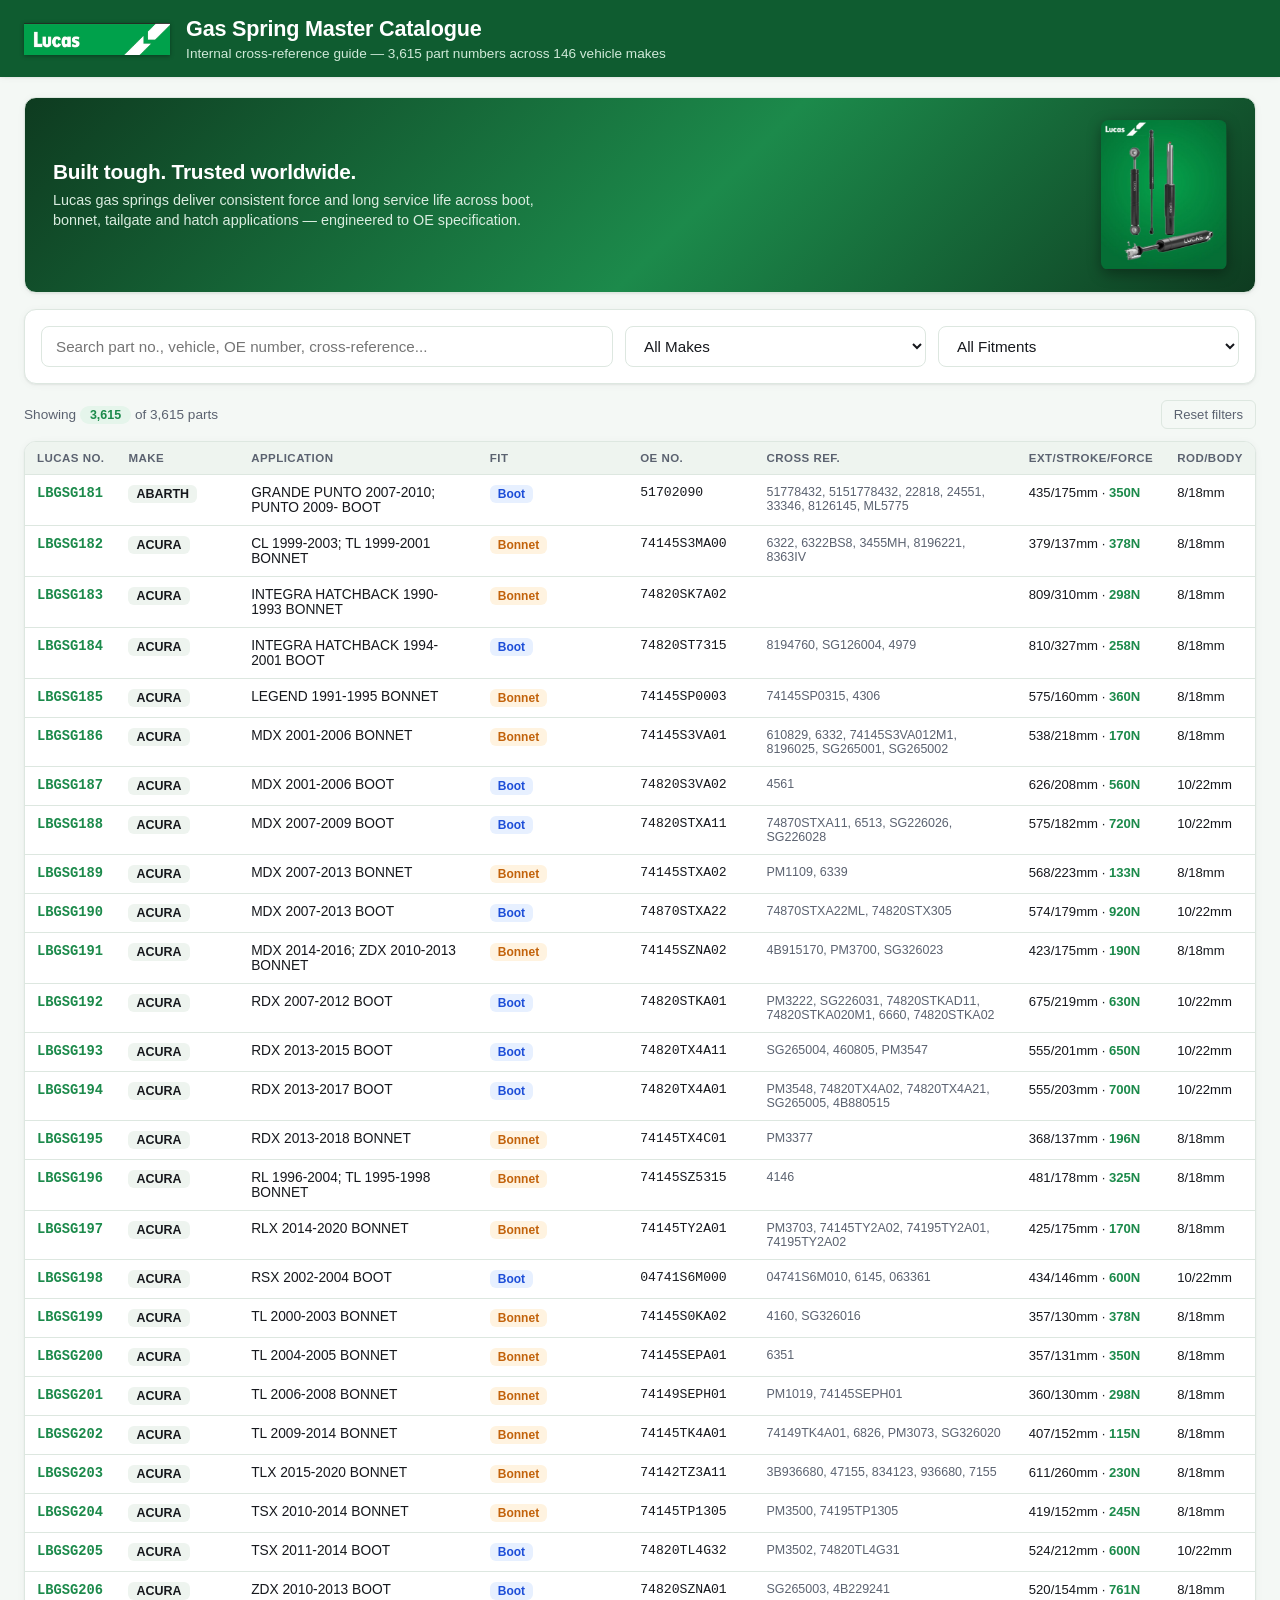
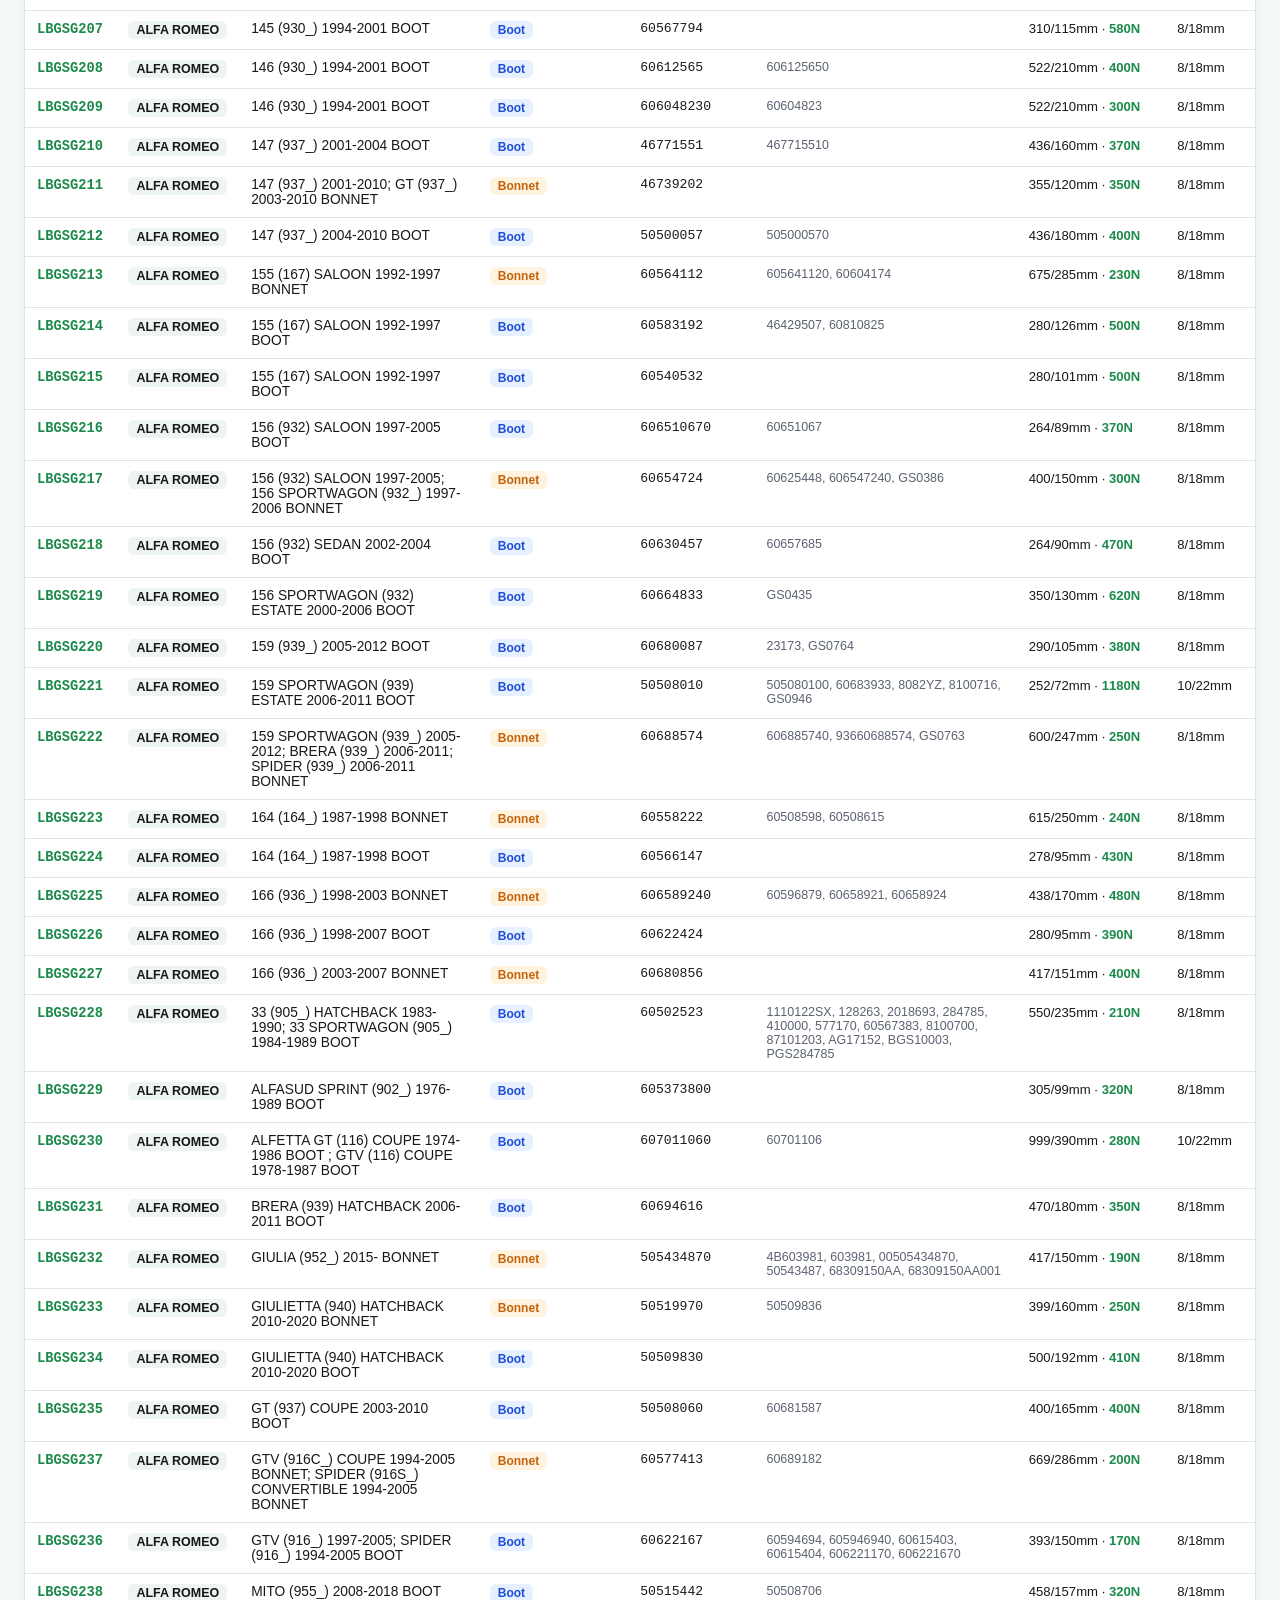
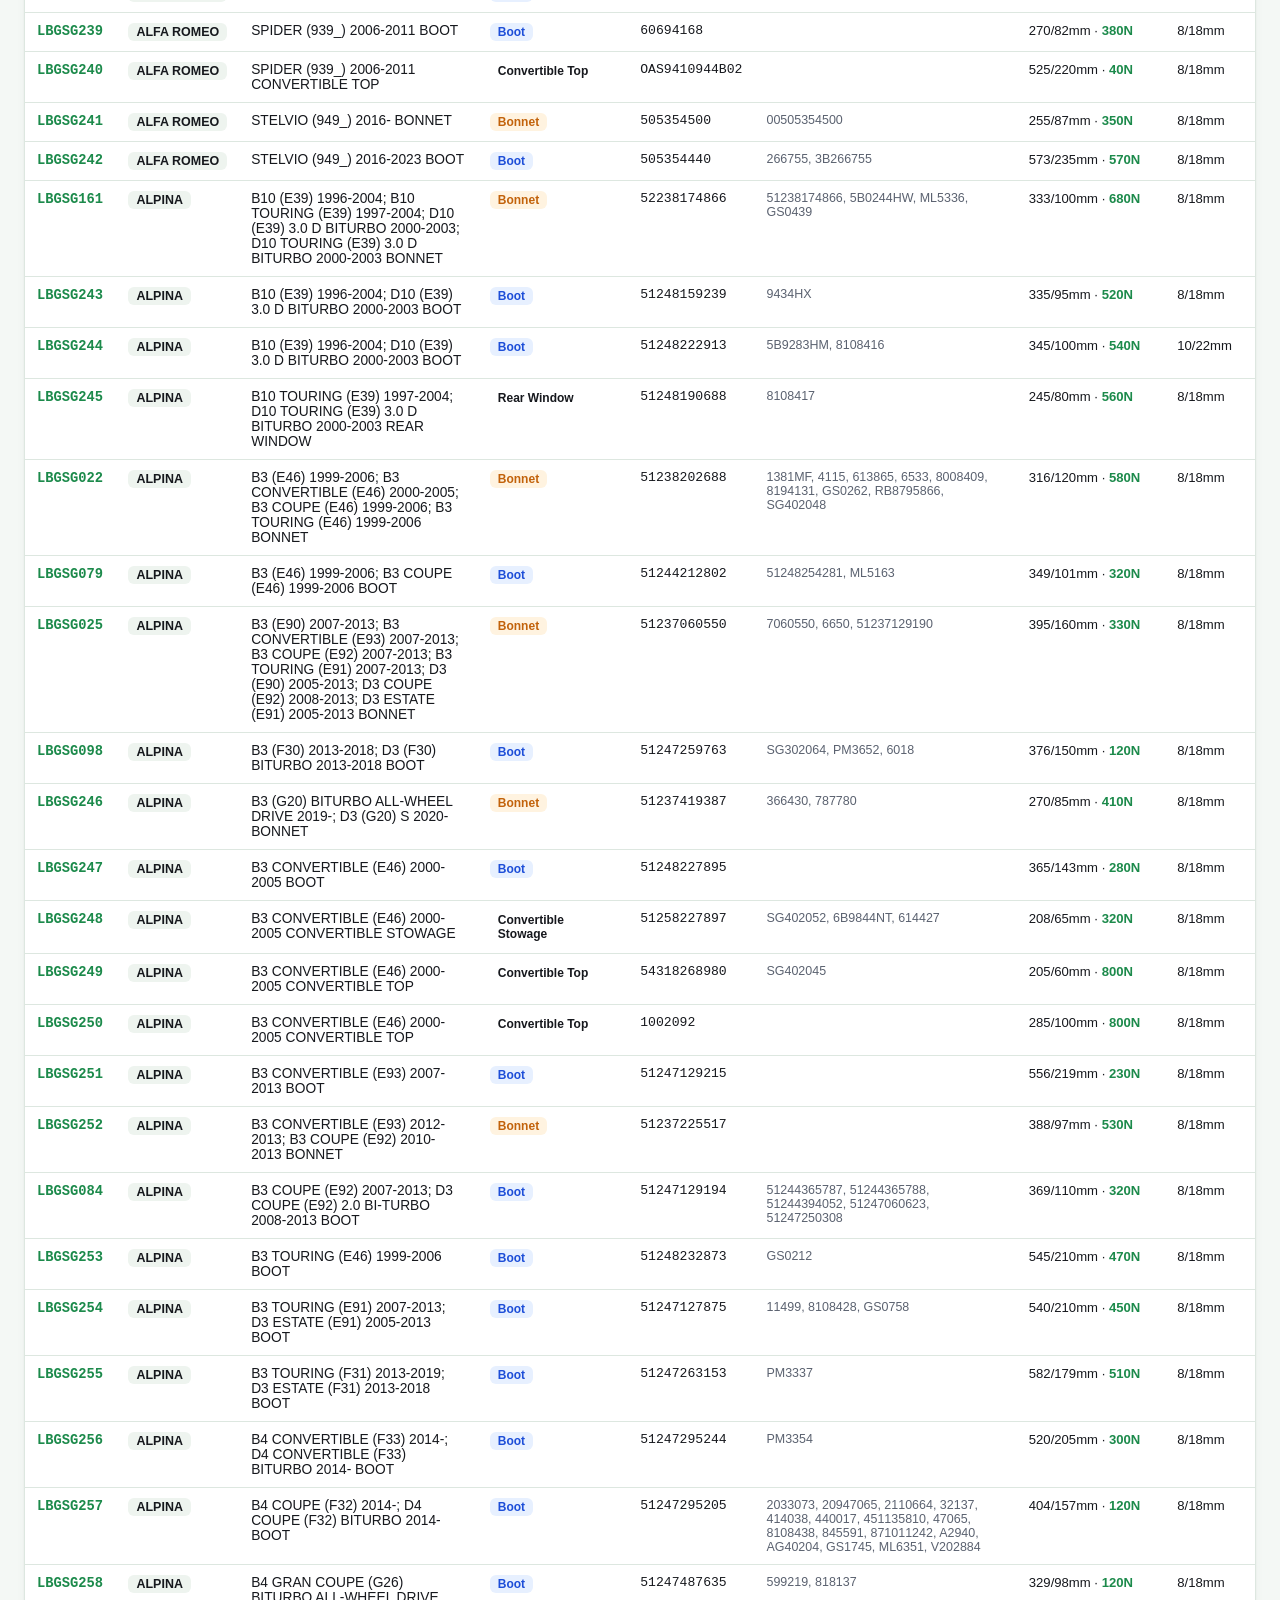
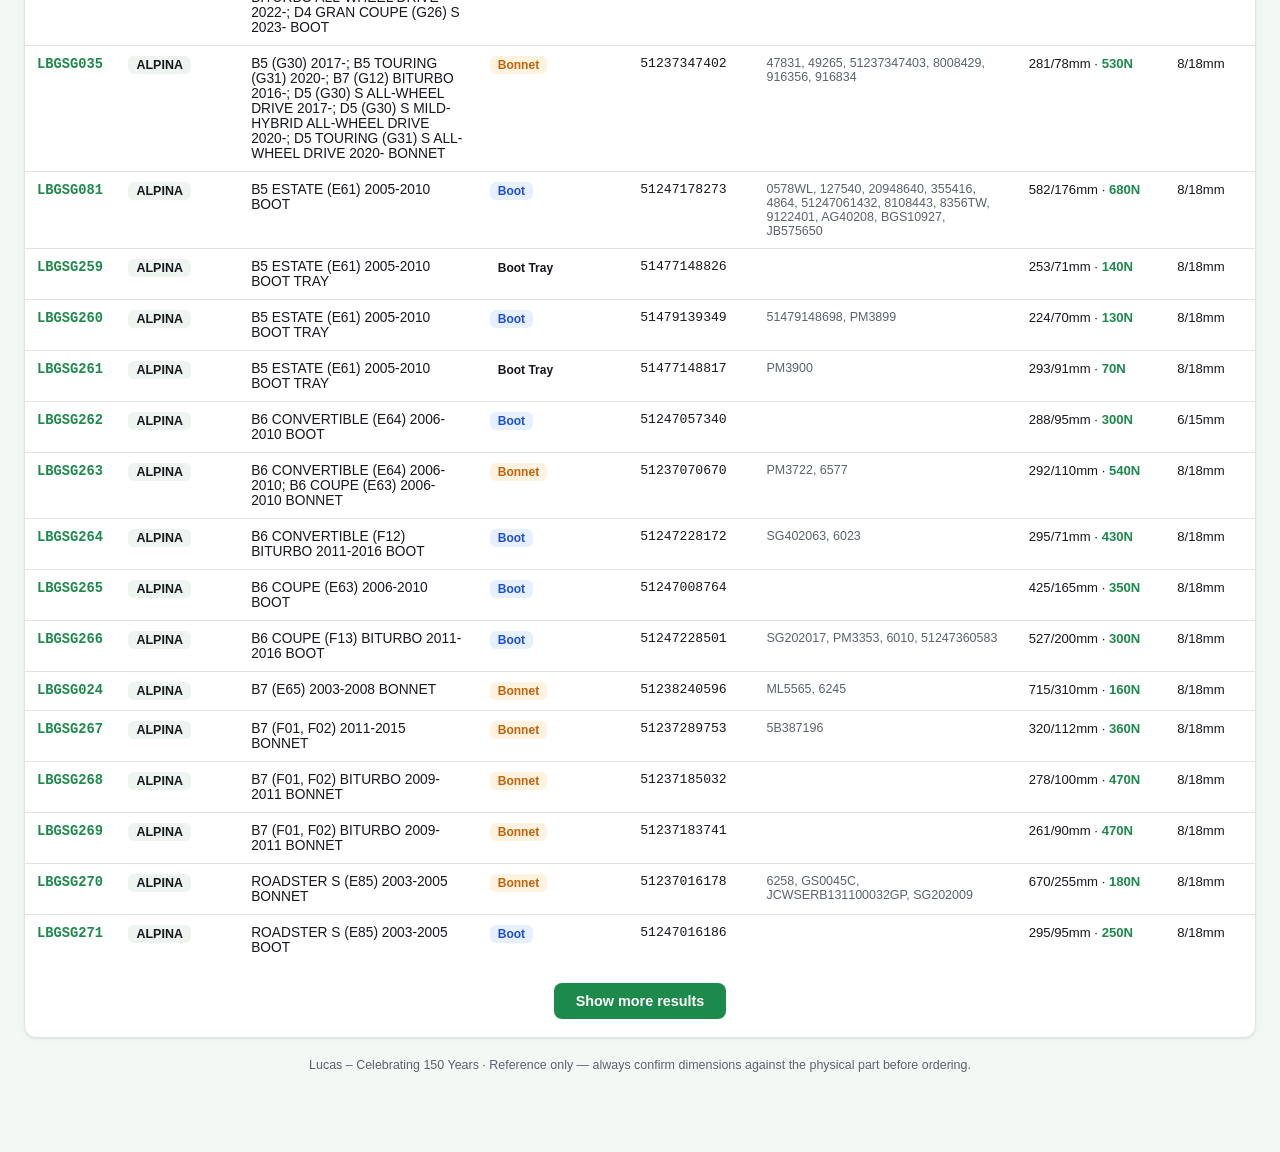
==== index.html @ 301527dc "Publish Lucas Gas Spring Master Catalogue with custom domain Co-Authored-By: Claude Opus 5.5 <norepl" ====
<!DOCTYPE html>
<html lang="en">
<head>
<meta charset="UTF-8">
<title>Lucas Gas Spring Master Catalogue (Copy)</title>
<meta name="viewport" content="width=device-width, initial-scale=1.0">
<style>
:root{
  --bg:#f4f8f5; --card:#ffffff; --text:#16181d; --text-dim:#5b6270;
  --border:#dde7e0; --accent:#1c8a4b; --accent-dim:#e5f5eb; --header-bg:#0f5c30;
  --header-text:#ffffff; --row-hover:#eef8f1; --input-bg:#ffffff; --tag-bg:#eef4ef;
  --shadow: 0 1px 2px rgba(16,18,22,0.06), 0 1px 8px rgba(16,18,22,0.04);
}
@media (prefers-color-scheme: dark){
  :root:not([data-theme="light"]){
    --bg:#111317; --card:#1a1d23; --text:#eef0f3; --text-dim:#9aa0ab;
    --border:#2b2f38; --accent:#3ecb80; --accent-dim:#123420; --header-bg:#08331b;
    --header-text:#ffffff; --row-hover:#20232b; --input-bg:#20232b; --tag-bg:#252932;
    --shadow: 0 1px 2px rgba(0,0,0,0.4), 0 1px 8px rgba(0,0,0,0.3);
  }
}
:root[data-theme="dark"]{
  --bg:#111317; --card:#1a1d23; --text:#eef0f3; --text-dim:#9aa0ab;
  --border:#2b2f38; --accent:#3ecb80; --accent-dim:#123420; --header-bg:#08331b;
  --header-text:#ffffff; --row-hover:#20232b; --input-bg:#20232b; --tag-bg:#252932;
  --shadow: 0 1px 2px rgba(0,0,0,0.4), 0 1px 8px rgba(0,0,0,0.3);
}
*{box-sizing:border-box;}
body{
  margin:0; background:var(--bg); color:var(--text);
  font-family:-apple-system,BlinkMacSystemFont,"Segoe UI",Roboto,Helvetica,Arial,sans-serif;
}
header{
  background:var(--header-bg); color:var(--header-text);
  padding:16px 24px; position:sticky; top:0; z-index:10;
  box-shadow:var(--shadow); display:flex; align-items:center; gap:16px;
}
header .logo-mark{height:32px; width:auto; display:block; filter:drop-shadow(0 1px 2px rgba(0,0,0,0.35));}
header .title-block{display:flex; flex-direction:column;}
header h1{margin:0; font-size:1.35rem; font-weight:700; letter-spacing:-0.01em;}
header .sub{color:#cfe9d8; font-size:0.85rem; margin-top:4px;}
.wrap{max-width:1400px; margin:0 auto; padding:20px 24px 60px;}
.hero-banner{
  position:relative; overflow:hidden; border-radius:12px; margin-bottom:16px;
  background:linear-gradient(135deg,#0e3b20 0%,#1c8a4b 55%,#0e3b20 100%);
  display:flex; align-items:center; justify-content:space-between; gap:20px;
  padding:22px 28px; box-shadow:var(--shadow); border:1px solid var(--border);
}
.hero-banner .hero-copy{color:#fff; max-width:520px;}
.hero-banner .hero-copy h2{margin:0 0 6px; font-size:1.3rem; font-weight:700; letter-spacing:-0.01em;}
.hero-banner .hero-copy p{margin:0; color:#d9ecdf; font-size:0.9rem; line-height:1.4;}
.hero-banner .hero-img{height:150px; width:auto; border-radius:8px; flex-shrink:0; box-shadow:0 4px 14px rgba(0,0,0,0.35);}
@media (max-width:720px){
  .hero-banner{flex-direction:column; text-align:center; padding:18px;}
  .hero-banner .hero-img{height:130px;}
  header{flex-wrap:wrap;}
}
.controls{
  display:flex; gap:12px; flex-wrap:wrap; margin-bottom:16px;
  background:var(--card); padding:16px; border-radius:12px; box-shadow:var(--shadow);
  border:1px solid var(--border);
}
.controls input[type="text"]{
  flex:2; min-width:220px; padding:10px 14px; border-radius:8px;
  border:1px solid var(--border); background:var(--input-bg); color:var(--text); font-size:0.95rem;
}
.controls select{
  flex:1; min-width:150px; padding:10px 14px; border-radius:8px;
  border:1px solid var(--border); background:var(--input-bg); color:var(--text); font-size:0.95rem;
}
.controls input:focus, .controls select:focus{outline:2px solid var(--accent); outline-offset:1px;}
.meta-row{
  display:flex; justify-content:space-between; align-items:center;
  margin-bottom:12px; color:var(--text-dim); font-size:0.85rem; flex-wrap:wrap; gap:8px;
}
.meta-row button{
  background:none; border:1px solid var(--border); color:var(--text-dim);
  padding:6px 12px; border-radius:6px; cursor:pointer; font-size:0.82rem;
}
.meta-row button:hover{background:var(--row-hover);}
.table-scroll{
  overflow-x:auto; border-radius:12px; border:1px solid var(--border); background:var(--card);
  box-shadow:var(--shadow);
}
table{border-collapse:collapse; width:100%; min-width:920px; font-size:0.86rem;}
thead th{
  text-align:left; padding:10px 12px; background:var(--tag-bg); color:var(--text-dim);
  font-weight:600; font-size:0.72rem; text-transform:uppercase; letter-spacing:0.04em;
  border-bottom:1px solid var(--border); white-space:nowrap; position:sticky; top:0;
}
tbody td{padding:10px 12px; border-bottom:1px solid var(--border); vertical-align:top;}
tbody tr:hover{background:var(--row-hover);}
tbody tr:last-child td{border-bottom:none;}
.part-no{font-weight:700; color:var(--accent); white-space:nowrap; font-family:ui-monospace,SFMono-Regular,Menlo,monospace;}
.make-tag{
  display:inline-block; background:var(--tag-bg); color:var(--text); padding:2px 8px;
  border-radius:6px; font-size:0.78rem; font-weight:600; white-space:nowrap;
}
.app-cell{max-width:260px;}
.fit-badge{
  display:inline-block; padding:2px 8px; border-radius:6px; font-size:0.75rem; font-weight:600;
}
.fit-boot{background:#e7f0ff; color:#1d4ed8;}
.fit-bonnet{background:#fff3e0; color:#c2620a;}
:root[data-theme="dark"] .fit-boot, @media (prefers-color-scheme:dark){ :root:not([data-theme="light"]) .fit-boot{background:#152238; color:#8ab4ff;}}
:root[data-theme="dark"] .fit-bonnet, @media (prefers-color-scheme:dark){ :root:not([data-theme="light"]) .fit-bonnet{background:#2e2011; color:#ffb066;}}
.oe-cell{white-space:nowrap; font-family:ui-monospace,SFMono-Regular,Menlo,monospace; font-size:0.82rem;}
.xref-cell{max-width:280px; color:var(--text-dim); font-size:0.78rem;}
.dim-cell{white-space:nowrap; font-size:0.82rem;}
.dim-cell .force{color:var(--accent); font-weight:600;}
.empty-state{padding:60px 20px; text-align:center; color:var(--text-dim);}
.load-more-wrap{text-align:center; padding:18px;}
.load-more-wrap button{
  background:var(--accent); color:#fff; border:none; padding:10px 22px;
  border-radius:8px; font-size:0.9rem; font-weight:600; cursor:pointer;
}
.load-more-wrap button:hover{opacity:0.9;}
.badge-count{
  background:var(--accent-dim); color:var(--accent); padding:2px 10px; border-radius:20px;
  font-weight:700; font-size:0.78rem;
}
footer{text-align:center; color:var(--text-dim); font-size:0.78rem; padding:20px; }
</style>
</head>
<body>
<header>
  <img class="logo-mark" src="[data-uri]" alt="Lucas logo">
  <div class="title-block">
    <h1>Gas Spring Master Catalogue</h1>
    <div class="sub">Internal cross-reference guide — 3,615 part numbers across 146 vehicle makes</div>
  </div>
</header>
<div class="wrap">
  <div class="hero-banner">
    <div class="hero-copy">
      <h2>Built tough. Trusted worldwide.</h2>
      <p>Lucas gas springs deliver consistent force and long service life across boot, bonnet, tailgate and hatch applications — engineered to OE specification.</p>
    </div>
    <img class="hero-img" src="[data-uri]" alt="Lucas gas spring product range">
  </div>
  <div class="controls">
    <input type="text" id="searchBox" placeholder="Search part no., vehicle, OE number, cross-reference..." autocomplete="off">
    <select id="makeFilter"><option value="">All Makes</option></select>
    <select id="fitFilter">
      <option value="">All Fitments</option>
      <option value="Boot">Boot</option>
      <option value="Bonnet">Bonnet</option>
    </select>
  </div>
  <div class="meta-row">
    <div>Showing <span id="resultCount" class="badge-count">0</span> of <span id="totalCount">0</span> parts</div>
    <button id="resetBtn">Reset filters</button>
  </div>
  <div class="table-scroll">
    <table>
      <thead>
        <tr>
          <th>Lucas No.</th>
          <th>Make</th>
          <th>Application</th>
          <th>Fit</th>
          <th>OE No.</th>
          <th>Cross Ref.</th>
          <th>Ext/Stroke/Force</th>
          <th>Rod/Body</th>
        </tr>
      </thead>
      <tbody id="resultsBody"></tbody>
    </table>
    <div id="emptyState" class="empty-state" style="display:none;">No parts match your search.</div>
    <div class="load-more-wrap" id="loadMoreWrap" style="display:none;">
      <button id="loadMoreBtn">Show more results</button>
    </div>
  </div>
  <footer>Lucas – Celebrating 150 Years · Reference only — always confirm dimensions against the physical part before ordering.</footer>
</div>
<script>
const PARTS = 
[{"no":"LBGSG181","make":"ABARTH","app":"GRANDE PUNTO 2007-2010; PUNTO 2009- BOOT","fit":"Boot","oe":"51702090","xref":"51778432, 5151778432, 22818, 24551, 33346, 8126145, ML5775","ext":"435","stroke":"175","force":"350","rod":"8","body":"18"},{"no":"LBGSG182","make":"ACURA","app":"CL 1999-2003; TL 1999-2001 BONNET","fit":"Bonnet","oe":"74145S3MA00","xref":"6322, 6322BS8, 3455MH, 8196221, 8363IV","ext":"379","stroke":"137","force":"378","rod":"8","body":"18"},{"no":"LBGSG183","make":"ACURA","app":"INTEGRA HATCHBACK 1990-1993 BONNET","fit":"Bonnet","oe":"74820SK7A02","xref":"","ext":"809","stroke":"310","force":"298","rod":"8","body":"18"},{"no":"LBGSG184","make":"ACURA","app":"INTEGRA HATCHBACK 1994-2001 BOOT","fit":"Boot","oe":"74820ST7315","xref":"8194760, SG126004, 4979","ext":"810","stroke":"327","force":"258","rod":"8","body":"18"},{"no":"LBGSG185","make":"ACURA","app":"LEGEND 1991-1995 BONNET","fit":"Bonnet","oe":"74145SP0003","xref":"74145SP0315, 4306","ext":"575","stroke":"160","force":"360","rod":"8","body":"18"},{"no":"LBGSG186","make":"ACURA","app":"MDX 2001-2006 BONNET","fit":"Bonnet","oe":"74145S3VA01","xref":"610829, 6332, 74145S3VA012M1, 8196025, SG265001, SG265002","ext":"538","stroke":"218","force":"170","rod":"8","body":"18"},{"no":"LBGSG187","make":"ACURA","app":"MDX 2001-2006 BOOT","fit":"Boot","oe":"74820S3VA02","xref":"4561","ext":"626","stroke":"208","force":"560","rod":"10","body":"22"},{"no":"LBGSG188","make":"ACURA","app":"MDX 2007-2009 BOOT","fit":"Boot","oe":"74820STXA11","xref":"74870STXA11, 6513, SG226026, SG226028","ext":"575","stroke":"182","force":"720","rod":"10","body":"22"},{"no":"LBGSG189","make":"ACURA","app":"MDX 2007-2013 BONNET","fit":"Bonnet","oe":"74145STXA02","xref":"PM1109, 6339","ext":"568","stroke":"223","force":"133","rod":"8","body":"18"},{"no":"LBGSG190","make":"ACURA","app":"MDX 2007-2013 BOOT","fit":"Boot","oe":"74870STXA22","xref":"74870STXA22ML, 74820STX305","ext":"574","stroke":"179","force":"920","rod":"10","body":"22"},{"no":"LBGSG191","make":"ACURA","app":"MDX 2014-2016; ZDX 2010-2013 BONNET","fit":"Bonnet","oe":"74145SZNA02","xref":"4B915170, PM3700, SG326023","ext":"423","stroke":"175","force":"190","rod":"8","body":"18"},{"no":"LBGSG192","make":"ACURA","app":"RDX 2007-2012 BOOT","fit":"Boot","oe":"74820STKA01","xref":"PM3222, SG226031, 74820STKAD11, 74820STKA020M1, 6660, 74820STKA02","ext":"675","stroke":"219","force":"630","rod":"10","body":"22"},{"no":"LBGSG193","make":"ACURA","app":"RDX 2013-2015 BOOT","fit":"Boot","oe":"74820TX4A11","xref":"SG265004, 460805, PM3547","ext":"555","stroke":"201","force":"650","rod":"10","body":"22"},{"no":"LBGSG194","make":"ACURA","app":"RDX 2013-2017 BOOT","fit":"Boot","oe":"74820TX4A01","xref":"PM3548, 74820TX4A02, 74820TX4A21, SG265005, 4B880515","ext":"555","stroke":"203","force":"700","rod":"10","body":"22"},{"no":"LBGSG195","make":"ACURA","app":"RDX 2013-2018 BONNET","fit":"Bonnet","oe":"74145TX4C01","xref":"PM3377","ext":"368","stroke":"137","force":"196","rod":"8","body":"18"},{"no":"LBGSG196","make":"ACURA","app":"RL 1996-2004; TL 1995-1998 BONNET","fit":"Bonnet","oe":"74145SZ5315","xref":"4146","ext":"481","stroke":"178","force":"325","rod":"8","body":"18"},{"no":"LBGSG197","make":"ACURA","app":"RLX 2014-2020 BONNET","fit":"Bonnet","oe":"74145TY2A01","xref":"PM3703, 74145TY2A02, 74195TY2A01, 74195TY2A02","ext":"425","stroke":"175","force":"170","rod":"8","body":"18"},{"no":"LBGSG198","make":"ACURA","app":"RSX 2002-2004 BOOT","fit":"Boot","oe":"04741S6M000","xref":"04741S6M010, 6145, 063361","ext":"434","stroke":"146","force":"600","rod":"10","body":"22"},{"no":"LBGSG199","make":"ACURA","app":"TL 2000-2003 BONNET","fit":"Bonnet","oe":"74145S0KA02","xref":"4160, SG326016","ext":"357","stroke":"130","force":"378","rod":"8","body":"18"},{"no":"LBGSG200","make":"ACURA","app":"TL 2004-2005 BONNET","fit":"Bonnet","oe":"74145SEPA01","xref":"6351","ext":"357","stroke":"131","force":"350","rod":"8","body":"18"},{"no":"LBGSG201","make":"ACURA","app":"TL 2006-2008 BONNET","fit":"Bonnet","oe":"74149SEPH01","xref":"PM1019, 74145SEPH01","ext":"360","stroke":"130","force":"298","rod":"8","body":"18"},{"no":"LBGSG202","make":"ACURA","app":"TL 2009-2014 BONNET","fit":"Bonnet","oe":"74145TK4A01","xref":"74149TK4A01, 6826, PM3073, SG326020","ext":"407","stroke":"152","force":"115","rod":"8","body":"18"},{"no":"LBGSG203","make":"ACURA","app":"TLX 2015-2020 BONNET","fit":"Bonnet","oe":"74142TZ3A11","xref":"3B936680, 47155, 834123, 936680, 7155","ext":"611","stroke":"260","force":"230","rod":"8","body":"18"},{"no":"LBGSG204","make":"ACURA","app":"TSX 2010-2014 BONNET","fit":"Bonnet","oe":"74145TP1305","xref":"PM3500, 74195TP1305","ext":"419","stroke":"152","force":"245","rod":"8","body":"18"},{"no":"LBGSG205","make":"ACURA","app":"TSX 2011-2014 BOOT","fit":"Boot","oe":"74820TL4G32","xref":"PM3502, 74820TL4G31","ext":"524","stroke":"212","force":"600","rod":"10","body":"22"},{"no":"LBGSG206","make":"ACURA","app":"ZDX 2010-2013 BOOT","fit":"Boot","oe":"74820SZNA01","xref":"SG265003, 4B229241","ext":"520","stroke":"154","force":"761","rod":"8","body":"18"},{"no":"LBGSG207","make":"ALFA ROMEO","app":"145 (930_) 1994-2001 BOOT","fit":"Boot","oe":"60567794","xref":"","ext":"310","stroke":"115","force":"580","rod":"8","body":"18"},{"no":"LBGSG208","make":"ALFA ROMEO","app":"146 (930_) 1994-2001 BOOT","fit":"Boot","oe":"60612565","xref":"606125650","ext":"522","stroke":"210","force":"400","rod":"8","body":"18"},{"no":"LBGSG209","make":"ALFA ROMEO","app":"146 (930_) 1994-2001 BOOT","fit":"Boot","oe":"606048230","xref":"60604823","ext":"522","stroke":"210","force":"300","rod":"8","body":"18"},{"no":"LBGSG210","make":"ALFA ROMEO","app":"147 (937_) 2001-2004 BOOT","fit":"Boot","oe":"46771551","xref":"467715510","ext":"436","stroke":"160","force":"370","rod":"8","body":"18"},{"no":"LBGSG211","make":"ALFA ROMEO","app":"147 (937_) 2001-2010; GT (937_) 2003-2010 BONNET","fit":"Bonnet","oe":"46739202","xref":"","ext":"355","stroke":"120","force":"350","rod":"8","body":"18"},{"no":"LBGSG212","make":"ALFA ROMEO","app":"147 (937_) 2004-2010 BOOT","fit":"Boot","oe":"50500057","xref":"505000570","ext":"436","stroke":"180","force":"400","rod":"8","body":"18"},{"no":"LBGSG213","make":"ALFA ROMEO","app":"155 (167) SALOON 1992-1997 BONNET","fit":"Bonnet","oe":"60564112","xref":"605641120, 60604174","ext":"675","stroke":"285","force":"230","rod":"8","body":"18"},{"no":"LBGSG214","make":"ALFA ROMEO","app":"155 (167) SALOON 1992-1997 BOOT","fit":"Boot","oe":"60583192","xref":"46429507, 60810825","ext":"280","stroke":"126","force":"500","rod":"8","body":"18"},{"no":"LBGSG215","make":"ALFA ROMEO","app":"155 (167) SALOON 1992-1997 BOOT","fit":"Boot","oe":"60540532","xref":"","ext":"280","stroke":"101","force":"500","rod":"8","body":"18"},{"no":"LBGSG216","make":"ALFA ROMEO","app":"156 (932) SALOON 1997-2005 BOOT","fit":"Boot","oe":"606510670","xref":"60651067","ext":"264","stroke":"89","force":"370","rod":"8","body":"18"},{"no":"LBGSG217","make":"ALFA ROMEO","app":"156 (932) SALOON 1997-2005; 156 SPORTWAGON (932_) 1997-2006 BONNET","fit":"Bonnet","oe":"60654724","xref":"60625448, 606547240, GS0386","ext":"400","stroke":"150","force":"300","rod":"8","body":"18"},{"no":"LBGSG218","make":"ALFA ROMEO","app":"156 (932) SEDAN 2002-2004 BOOT","fit":"Boot","oe":"60630457","xref":"60657685","ext":"264","stroke":"90","force":"470","rod":"8","body":"18"},{"no":"LBGSG219","make":"ALFA ROMEO","app":"156 SPORTWAGON (932) ESTATE 2000-2006 BOOT","fit":"Boot","oe":"60664833","xref":"GS0435","ext":"350","stroke":"130","force":"620","rod":"8","body":"18"},{"no":"LBGSG220","make":"ALFA ROMEO","app":"159 (939_) 2005-2012 BOOT","fit":"Boot","oe":"60680087","xref":"23173, GS0764","ext":"290","stroke":"105","force":"380","rod":"8","body":"18"},{"no":"LBGSG221","make":"ALFA ROMEO","app":"159 SPORTWAGON (939) ESTATE 2006-2011 BOOT","fit":"Boot","oe":"50508010","xref":"505080100, 60683933, 8082YZ, 8100716, GS0946","ext":"252","stroke":"72","force":"1180","rod":"10","body":"22"},{"no":"LBGSG222","make":"ALFA ROMEO","app":"159 SPORTWAGON (939_) 2005-2012; BRERA (939_) 2006-2011; SPIDER (939_) 2006-2011 BONNET","fit":"Bonnet","oe":"60688574","xref":"606885740, 93660688574, GS0763","ext":"600","stroke":"247","force":"250","rod":"8","body":"18"},{"no":"LBGSG223","make":"ALFA ROMEO","app":"164 (164_) 1987-1998 BONNET","fit":"Bonnet","oe":"60558222","xref":"60508598, 60508615","ext":"615","stroke":"250","force":"240","rod":"8","body":"18"},{"no":"LBGSG224","make":"ALFA ROMEO","app":"164 (164_) 1987-1998 BOOT","fit":"Boot","oe":"60566147","xref":"","ext":"278","stroke":"95","force":"430","rod":"8","body":"18"},{"no":"LBGSG225","make":"ALFA ROMEO","app":"166 (936_) 1998-2003 BONNET","fit":"Bonnet","oe":"606589240","xref":"60596879, 60658921, 60658924","ext":"438","stroke":"170","force":"480","rod":"8","body":"18"},{"no":"LBGSG226","make":"ALFA ROMEO","app":"166 (936_) 1998-2007 BOOT","fit":"Boot","oe":"60622424","xref":"","ext":"280","stroke":"95","force":"390","rod":"8","body":"18"},{"no":"LBGSG227","make":"ALFA ROMEO","app":"166 (936_) 2003-2007 BONNET","fit":"Bonnet","oe":"60680856","xref":"","ext":"417","stroke":"151","force":"400","rod":"8","body":"18"},{"no":"LBGSG228","make":"ALFA ROMEO","app":"33 (905_) HATCHBACK 1983-1990; 33 SPORTWAGON (905_) 1984-1989 BOOT","fit":"Boot","oe":"60502523","xref":"1110122SX, 128263, 2018693, 284785, 410000, 577170, 60567383, 8100700, 87101203, AG17152, BGS10003, PGS284785","ext":"550","stroke":"235","force":"210","rod":"8","body":"18"},{"no":"LBGSG229","make":"ALFA ROMEO","app":"ALFASUD SPRINT (902_) 1976-1989 BOOT","fit":"Boot","oe":"605373800","xref":"","ext":"305","stroke":"99","force":"320","rod":"8","body":"18"},{"no":"LBGSG230","make":"ALFA ROMEO","app":"ALFETTA GT (116) COUPE 1974-1986 BOOT ; GTV (116) COUPE 1978-1987 BOOT","fit":"Boot","oe":"607011060","xref":"60701106","ext":"999","stroke":"390","force":"280","rod":"10","body":"22"},{"no":"LBGSG231","make":"ALFA ROMEO","app":"BRERA (939) HATCHBACK 2006-2011 BOOT","fit":"Boot","oe":"60694616","xref":"","ext":"470","stroke":"180","force":"350","rod":"8","body":"18"},{"no":"LBGSG232","make":"ALFA ROMEO","app":"GIULIA (952_) 2015- BONNET","fit":"Bonnet","oe":"505434870","xref":"4B603981, 603981, 00505434870, 50543487, 68309150AA, 68309150AA001","ext":"417","stroke":"150","force":"190","rod":"8","body":"18"},{"no":"LBGSG233","make":"ALFA ROMEO","app":"GIULIETTA (940) HATCHBACK 2010-2020 BONNET","fit":"Bonnet","oe":"50519970","xref":"50509836","ext":"399","stroke":"160","force":"250","rod":"8","body":"18"},{"no":"LBGSG234","make":"ALFA ROMEO","app":"GIULIETTA (940) HATCHBACK 2010-2020 BOOT","fit":"Boot","oe":"50509830","xref":"","ext":"500","stroke":"192","force":"410","rod":"8","body":"18"},{"no":"LBGSG235","make":"ALFA ROMEO","app":"GT (937) COUPE 2003-2010 BOOT","fit":"Boot","oe":"50508060","xref":"60681587","ext":"400","stroke":"165","force":"400","rod":"8","body":"18"},{"no":"LBGSG237","make":"ALFA ROMEO","app":"GTV (916C_) COUPE 1994-2005 BONNET; SPIDER (916S_) CONVERTIBLE 1994-2005 BONNET","fit":"Bonnet","oe":"60577413","xref":"60689182","ext":"669","stroke":"286","force":"200","rod":"8","body":"18"},{"no":"LBGSG236","make":"ALFA ROMEO","app":"GTV (916_) 1997-2005; SPIDER (916_) 1994-2005 BOOT","fit":"Boot","oe":"60622167","xref":"60594694, 605946940, 60615403, 60615404, 606221170, 606221670","ext":"393","stroke":"150","force":"170","rod":"8","body":"18"},{"no":"LBGSG238","make":"ALFA ROMEO","app":"MITO (955_) 2008-2018 BOOT","fit":"Boot","oe":"50515442","xref":"50508706","ext":"458","stroke":"157","force":"320","rod":"8","body":"18"},{"no":"LBGSG239","make":"ALFA ROMEO","app":"SPIDER (939_) 2006-2011 BOOT","fit":"Boot","oe":"60694168","xref":"","ext":"270","stroke":"82","force":"380","rod":"8","body":"18"},{"no":"LBGSG240","make":"ALFA ROMEO","app":"SPIDER (939_) 2006-2011 CONVERTIBLE TOP","fit":"Convertible Top","oe":"OAS9410944B02","xref":"","ext":"525","stroke":"220","force":"40","rod":"8","body":"18"},{"no":"LBGSG241","make":"ALFA ROMEO","app":"STELVIO (949_) 2016- BONNET","fit":"Bonnet","oe":"505354500","xref":"00505354500","ext":"255","stroke":"87","force":"350","rod":"8","body":"18"},{"no":"LBGSG242","make":"ALFA ROMEO","app":"STELVIO (949_) 2016-2023 BOOT","fit":"Boot","oe":"505354440","xref":"266755, 3B266755","ext":"573","stroke":"235","force":"570","rod":"8","body":"18"},{"no":"LBGSG161","make":"ALPINA","app":"B10 (E39) 1996-2004; B10 TOURING (E39) 1997-2004; D10 (E39) 3.0 D BITURBO 2000-2003; D10 TOURING (E39) 3.0 D BITURBO 2000-2003 BONNET","fit":"Bonnet","oe":"52238174866","xref":"51238174866, 5B0244HW, ML5336, GS0439","ext":"333","stroke":"100","force":"680","rod":"8","body":"18"},{"no":"LBGSG243","make":"ALPINA","app":"B10 (E39) 1996-2004; D10 (E39) 3.0 D BITURBO 2000-2003 BOOT","fit":"Boot","oe":"51248159239","xref":"9434HX","ext":"335","stroke":"95","force":"520","rod":"8","body":"18"},{"no":"LBGSG244","make":"ALPINA","app":"B10 (E39) 1996-2004; D10 (E39) 3.0 D BITURBO 2000-2003 BOOT","fit":"Boot","oe":"51248222913","xref":"5B9283HM, 8108416","ext":"345","stroke":"100","force":"540","rod":"10","body":"22"},{"no":"LBGSG245","make":"ALPINA","app":"B10 TOURING (E39) 1997-2004; D10 TOURING (E39) 3.0 D BITURBO 2000-2003 REAR WINDOW","fit":"Rear Window","oe":"51248190688","xref":"8108417","ext":"245","stroke":"80","force":"560","rod":"8","body":"18"},{"no":"LBGSG022","make":"ALPINA","app":"B3 (E46) 1999-2006; B3 CONVERTIBLE (E46) 2000-2005; B3 COUPE (E46) 1999-2006; B3 TOURING (E46) 1999-2006 BONNET","fit":"Bonnet","oe":"51238202688","xref":"1381MF, 4115, 613865, 6533, 8008409, 8194131, GS0262, RB8795866, SG402048","ext":"316","stroke":"120","force":"580","rod":"8","body":"18"},{"no":"LBGSG079","make":"ALPINA","app":"B3 (E46) 1999-2006; B3 COUPE (E46) 1999-2006 BOOT","fit":"Boot","oe":"51244212802","xref":"51248254281, ML5163","ext":"349","stroke":"101","force":"320","rod":"8","body":"18"},{"no":"LBGSG025","make":"ALPINA","app":"B3 (E90) 2007-2013; B3 CONVERTIBLE (E93) 2007-2013; B3 COUPE (E92) 2007-2013; B3 TOURING (E91) 2007-2013; D3 (E90) 2005-2013; D3 COUPE (E92) 2008-2013; D3 ESTATE (E91) 2005-2013 BONNET","fit":"Bonnet","oe":"51237060550","xref":"7060550, 6650, 51237129190","ext":"395","stroke":"160","force":"330","rod":"8","body":"18"},{"no":"LBGSG098","make":"ALPINA","app":"B3 (F30) 2013-2018; D3 (F30) BITURBO 2013-2018 BOOT","fit":"Boot","oe":"51247259763","xref":"SG302064, PM3652, 6018","ext":"376","stroke":"150","force":"120","rod":"8","body":"18"},{"no":"LBGSG246","make":"ALPINA","app":"B3 (G20) BITURBO ALL-WHEEL DRIVE 2019-; D3 (G20) S 2020- BONNET","fit":"Bonnet","oe":"51237419387","xref":"366430, 787780","ext":"270","stroke":"85","force":"410","rod":"8","body":"18"},{"no":"LBGSG247","make":"ALPINA","app":"B3 CONVERTIBLE (E46) 2000-2005 BOOT","fit":"Boot","oe":"51248227895","xref":"","ext":"365","stroke":"143","force":"280","rod":"8","body":"18"},{"no":"LBGSG248","make":"ALPINA","app":"B3 CONVERTIBLE (E46) 2000-2005 CONVERTIBLE STOWAGE","fit":"Convertible Stowage","oe":"51258227897","xref":"SG402052, 6B9844NT, 614427","ext":"208","stroke":"65","force":"320","rod":"8","body":"18"},{"no":"LBGSG249","make":"ALPINA","app":"B3 CONVERTIBLE (E46) 2000-2005 CONVERTIBLE TOP","fit":"Convertible Top","oe":"54318268980","xref":"SG402045","ext":"205","stroke":"60","force":"800","rod":"8","body":"18"},{"no":"LBGSG250","make":"ALPINA","app":"B3 CONVERTIBLE (E46) 2000-2005 CONVERTIBLE TOP","fit":"Convertible Top","oe":"1002092","xref":"","ext":"285","stroke":"100","force":"800","rod":"8","body":"18"},{"no":"LBGSG251","make":"ALPINA","app":"B3 CONVERTIBLE (E93) 2007-2013 BOOT","fit":"Boot","oe":"51247129215","xref":"","ext":"556","stroke":"219","force":"230","rod":"8","body":"18"},{"no":"LBGSG252","make":"ALPINA","app":"B3 CONVERTIBLE (E93) 2012-2013; B3 COUPE (E92) 2010-2013 BONNET","fit":"Bonnet","oe":"51237225517","xref":"","ext":"388","stroke":"97","force":"530","rod":"8","body":"18"},{"no":"LBGSG084","make":"ALPINA","app":"B3 COUPE (E92) 2007-2013; D3 COUPE (E92) 2.0 BI-TURBO 2008-2013 BOOT","fit":"Boot","oe":"51247129194","xref":"51244365787, 51244365788, 51244394052, 51247060623, 51247250308","ext":"369","stroke":"110","force":"320","rod":"8","body":"18"},{"no":"LBGSG253","make":"ALPINA","app":"B3 TOURING (E46) 1999-2006 BOOT","fit":"Boot","oe":"51248232873","xref":"GS0212","ext":"545","stroke":"210","force":"470","rod":"8","body":"18"},{"no":"LBGSG254","make":"ALPINA","app":"B3 TOURING (E91) 2007-2013; D3 ESTATE (E91) 2005-2013 BOOT","fit":"Boot","oe":"51247127875","xref":"11499, 8108428, GS0758","ext":"540","stroke":"210","force":"450","rod":"8","body":"18"},{"no":"LBGSG255","make":"ALPINA","app":"B3 TOURING (F31) 2013-2019; D3 ESTATE (F31) 2013-2018 BOOT","fit":"Boot","oe":"51247263153","xref":"PM3337","ext":"582","stroke":"179","force":"510","rod":"8","body":"18"},{"no":"LBGSG256","make":"ALPINA","app":"B4 CONVERTIBLE (F33) 2014-; D4 CONVERTIBLE (F33) BITURBO 2014- BOOT","fit":"Boot","oe":"51247295244","xref":"PM3354","ext":"520","stroke":"205","force":"300","rod":"8","body":"18"},{"no":"LBGSG257","make":"ALPINA","app":"B4 COUPE (F32) 2014-; D4 COUPE (F32) BITURBO 2014- BOOT","fit":"Boot","oe":"51247295205","xref":"2033073, 20947065, 2110664, 32137, 414038, 440017, 451135810, 47065, 8108438, 845591, 871011242, A2940, AG40204, GS1745, ML6351, V202884","ext":"404","stroke":"157","force":"120","rod":"8","body":"18"},{"no":"LBGSG258","make":"ALPINA","app":"B4 GRAN COUPE (G26) BITURBO ALL-WHEEL DRIVE 2022-; D4 GRAN COUPE (G26) S 2023- BOOT","fit":"Boot","oe":"51247487635","xref":"599219, 818137","ext":"329","stroke":"98","force":"120","rod":"8","body":"18"},{"no":"LBGSG035","make":"ALPINA","app":"B5 (G30) 2017-; B5 TOURING (G31) 2020-; B7 (G12) BITURBO 2016-; D5 (G30) S ALL-WHEEL DRIVE 2017-; D5 (G30) S MILD-HYBRID ALL-WHEEL DRIVE 2020-; D5 TOURING (G31) S ALL-WHEEL DRIVE 2020- BONNET","fit":"Bonnet","oe":"51237347402","xref":"47831, 49265, 51237347403, 8008429, 916356, 916834","ext":"281","stroke":"78","force":"530","rod":"8","body":"18"},{"no":"LBGSG081","make":"ALPINA","app":"B5 ESTATE (E61) 2005-2010 BOOT","fit":"Boot","oe":"51247178273","xref":"0578WL, 127540, 20948640, 355416, 4864, 51247061432, 8108443, 8356TW, 9122401, AG40208, BGS10927, JB575650","ext":"582","stroke":"176","force":"680","rod":"8","body":"18"},{"no":"LBGSG259","make":"ALPINA","app":"B5 ESTATE (E61) 2005-2010 BOOT TRAY","fit":"Boot Tray","oe":"51477148826","xref":"","ext":"253","stroke":"71","force":"140","rod":"8","body":"18"},{"no":"LBGSG260","make":"ALPINA","app":"B5 ESTATE (E61) 2005-2010 BOOT TRAY","fit":"Boot","oe":"51479139349","xref":"51479148698, PM3899","ext":"224","stroke":"70","force":"130","rod":"8","body":"18"},{"no":"LBGSG261","make":"ALPINA","app":"B5 ESTATE (E61) 2005-2010 BOOT TRAY","fit":"Boot Tray","oe":"51477148817","xref":"PM3900","ext":"293","stroke":"91","force":"70","rod":"8","body":"18"},{"no":"LBGSG262","make":"ALPINA","app":"B6 CONVERTIBLE (E64) 2006-2010 BOOT","fit":"Boot","oe":"51247057340","xref":"","ext":"288","stroke":"95","force":"300","rod":"6","body":"15"},{"no":"LBGSG263","make":"ALPINA","app":"B6 CONVERTIBLE (E64) 2006-2010; B6 COUPE (E63) 2006-2010 BONNET","fit":"Bonnet","oe":"51237070670","xref":"PM3722, 6577","ext":"292","stroke":"110","force":"540","rod":"8","body":"18"},{"no":"LBGSG264","make":"ALPINA","app":"B6 CONVERTIBLE (F12) BITURBO 2011-2016 BOOT","fit":"Boot","oe":"51247228172","xref":"SG402063, 6023","ext":"295","stroke":"71","force":"430","rod":"8","body":"18"},{"no":"LBGSG265","make":"ALPINA","app":"B6 COUPE (E63) 2006-2010 BOOT","fit":"Boot","oe":"51247008764","xref":"","ext":"425","stroke":"165","force":"350","rod":"8","body":"18"},{"no":"LBGSG266","make":"ALPINA","app":"B6 COUPE (F13) BITURBO 2011-2016 BOOT","fit":"Boot","oe":"51247228501","xref":"SG202017, PM3353, 6010, 51247360583","ext":"527","stroke":"200","force":"300","rod":"8","body":"18"},{"no":"LBGSG024","make":"ALPINA","app":"B7 (E65) 2003-2008 BONNET","fit":"Bonnet","oe":"51238240596","xref":"ML5565, 6245","ext":"715","stroke":"310","force":"160","rod":"8","body":"18"},{"no":"LBGSG267","make":"ALPINA","app":"B7 (F01, F02) 2011-2015 BONNET","fit":"Bonnet","oe":"51237289753","xref":"5B387196","ext":"320","stroke":"112","force":"360","rod":"8","body":"18"},{"no":"LBGSG268","make":"ALPINA","app":"B7 (F01, F02) BITURBO 2009-2011 BONNET","fit":"Bonnet","oe":"51237185032","xref":"","ext":"278","stroke":"100","force":"470","rod":"8","body":"18"},{"no":"LBGSG269","make":"ALPINA","app":"B7 (F01, F02) BITURBO 2009-2011 BONNET","fit":"Bonnet","oe":"51237183741","xref":"","ext":"261","stroke":"90","force":"470","rod":"8","body":"18"},{"no":"LBGSG270","make":"ALPINA","app":"ROADSTER S (E85) 2003-2005 BONNET","fit":"Bonnet","oe":"51237016178","xref":"6258, GS0045C, JCWSERB131100032GP, SG202009","ext":"670","stroke":"255","force":"180","rod":"8","body":"18"},{"no":"LBGSG271","make":"ALPINA","app":"ROADSTER S (E85) 2003-2005 BOOT","fit":"Boot","oe":"51247016186","xref":"","ext":"295","stroke":"95","force":"250","rod":"8","body":"18"},{"no":"LBGSG272","make":"ALPINA","app":"ROADSTER V8 (E52) 2002-2003 BONNET","fit":"Bonnet","oe":"51238238570","xref":"SG202006, 6580","ext":"540","stroke":"237","force":"215","rod":"8","body":"18"},{"no":"LBGSG273","make":"ALPINA","app":"ROADSTER V8 (E52) 2002-2003 BOOT","fit":"Boot","oe":"51248234351","xref":"SG402038, 6581","ext":"185","stroke":"50","force":"260","rod":"8","body":"18"},{"no":"LBGSG274","make":"ALPINA","app":"XB7 (G07) 2020- BONNET","fit":"Bonnet","oe":"51237418188","xref":"","ext":"265","stroke":"87","force":"530","rod":"8","body":"18"},{"no":"LBGSG148","make":"ALPINA","app":"XD3 (F25) BITURBO ALL-WHEEL DRIVE 2013-2014 BOOT","fit":"Boot","oe":"51247211289","xref":"","ext":"652","stroke":"240","force":"610","rod":"8","body":"18"},{"no":"LBGSG275","make":"ALPINA","app":"XD3 (F25) BITURBO ALL-WHEEL DRIVE 2013-2018 BONNET","fit":"Bonnet","oe":"51237210727","xref":"SG402060, 6846","ext":"299","stroke":"106","force":"680","rod":"8","body":"18"},{"no":"LBGSG276","make":"ALPINA","app":"XD3 (G01) 2018-; XD4 (G02) BITURBO ALL-WHEEL DRIVE 2018- BONNET","fit":"Bonnet","oe":"51237397493","xref":"","ext":"283","stroke":"90","force":"395","rod":"8","body":"18"},{"no":"LBGSG277","make":"ALPINA","app":"XD3 (G01) 2018-; XD4 (G02) BITURBO ALL-WHEEL DRIVE 2018- BONNET","fit":"Bonnet","oe":"51237397494","xref":"","ext":"283","stroke":"90","force":"395","rod":"8","body":"18"},{"no":"LBGSG276","make":"ALPINA","app":"XD3 (G01) BITURBO ALL-WHEEL DRIVE 2018- BONNET","fit":"Bonnet","oe":"51237397493","xref":"","ext":"283","stroke":"90","force":"395","rod":"8","body":"18"},{"no":"LBGSG278","make":"AMAZ","app":"103, -103S, -104, -104S, -105-041, -105-042, -105-060, -107, -152, -152A BUSES BOOT","fit":"Boot","oe":"1163080104","xref":"","ext":"570","stroke":"230","force":"400","rod":"10","body":"22"},{"no":"LBGSG279","make":"AMAZ","app":"206 BONNET","fit":"Bonnet","oe":"1163080107","xref":"","ext":"570","stroke":"230","force":"700","rod":"10","body":"22"},{"no":"LBGSG280","make":"AMC","app":"HORNET 1972-1983; EAGLE 1980-1987; SPIRIT 1979-1983 HATCH","fit":"Hatch","oe":"430881","xref":"RB8795062, 72624, 8195202, 8557IU, 901213, 4403","ext":"430","stroke":"166","force":"529","rod":"8","body":"18"},{"no":"LBGSG281","make":"AMC","app":"PACER 1975-1980 HATCH","fit":"Hatch","oe":"224222","xref":"SG314015, 72220, 8195204, 8465IE, 901215, 4402","ext":"430","stroke":"170","force":"476","rod":"8","body":"18"},{"no":"LBGSG282","make":"ASTON MARTIN","app":"DB7 VOLANTE 1994-2003 BOOT","fit":"Boot","oe":"SPB10174","xref":"1204FT, 6782593, PGS6697AK, 6697AK, SPB6371","ext":"399","stroke":"150","force":"170","rod":"8","body":"18"},{"no":"LBGSG283","make":"ASTON MARTIN","app":"DB9 2004-2016 BOOT","fit":"Boot","oe":"4G43406A10AC","xref":"PM3847, 4G43406A10AB, LSD0029","ext":"261","stroke":"72","force":"340","rod":"8","body":"18"},{"no":"LBGSG284","make":"ASTON MARTIN","app":"V8 VANTAGE 2005-2017 TRUNK","fit":"Trunk","oe":"6G33406A10AC","xref":"7028VY, PM3112","ext":"310","stroke":"106","force":"543","rod":"8","body":"18"},{"no":"LBGSG285","make":"ASTON MARTIN","app":"VANQUISH Vantage 2001- BOOT","fit":"Boot","oe":"1R12670813AB","xref":"","ext":"282","stroke":"93","force":"340","rod":"8","body":"18"},{"no":"LBGSG286","make":"ASTON MARTIN","app":"VIRAGE DB9 2005-2019 BONNET","fit":"Bonnet","oe":"4G4316C826AB","xref":"PM3809","ext":"344","stroke":"121","force":"310","rod":"8","body":"18"},{"no":"LBGSG287","make":"ASTON MARTIN","app":"VOLANTE 2004-2016 BOOT","fit":"Boot","oe":"4G43L406A10AB","xref":"PM3801","ext":"252","stroke":"69","force":"465","rod":"8","body":"18"},{"no":"LBGSG288","make":"AUDI","app":"100 C2 AVANT (435, 436) 1977-1983; 100 C2 SALOON (431, 433, 434) 1976-1984; 200 C2 SALOON (437, 438) 1979-1982 BONNET","fit":"LH Bonnet","oe":"431823359","xref":"","ext":"808","stroke":"325","force":"280","rod":"8","body":"18"},{"no":"LBGSG289","make":"AUDI","app":"100 C3 AVANT (445, 446) 1982-1990; 100 C3 SALOON (443, 444) 1982-1990; 200 C3 AVANT (447, 448) TURBO QUATTRO 1983-1990; 200 C3 SALOON (447, 448) 1983-1991 BONNET","fit":"LH Bonnet","oe":"444823359C","xref":"443823359C, 443823359D, 8004205","ext":"684","stroke":"294","force":"260","rod":"8","body":"18"},{"no":"LBGSG290","make":"AUDI","app":"100 C3 AVANT (445, 446) 1982-1990; 200 C3 AVANT (447, 448) 1983-1991 BOOT","fit":"Boot","oe":"445827551","xref":"4A5827551","ext":"580","stroke":"245","force":"470","rod":"8","body":"18"},{"no":"LBGSG291","make":"AUDI","app":"100 C3 AVANT (445, 446) 1983-1990; 100 C3 SALOON (443, 444) 1984-1990; 200 C3 AVANT (447, 448) 1983-1990; 200 C3 SALOON (447, 448) 1983-1991; V8 (44_, 4C_) SALOON 1988-1994 BONNET","fit":"Bonnet","oe":"443823359B","xref":"8004206, 441823359","ext":"465","stroke":"187","force":"320","rod":"8","body":"18"},{"no":"LBGSG066","make":"AUDI","app":"100 C4 AVANT (4A5) ESTATE 1990-1994; A6 C4 AVANT (4A5) ESTATE 1994-1997; A6 C4 (4A2) S6 SALOON 1994-1997 BOOT","fit":"Boot","oe":"4A9827552","xref":"8306BQ","ext":"645","stroke":"275","force":"450","rod":"8","body":"18"},{"no":"LBGSG292","make":"AUDI","app":"100 C4 SALOON (4A2) 1990-1994; 100 C4 AVANT (4A5) 1990-1994 BONNET","fit":"LH Bonnet","oe":"4A0823359B","xref":"8004207","ext":"885","stroke":"380","force":"410","rod":"10","body":"22"},{"no":"LBGSG293","make":"AUDI","app":"100 C4 SALOON (4A2) 1990-1994; A6 C4 (4A2) 1994-1997 BOOT","fit":"Boot","oe":"4A5827552A","xref":"4A5827552, ML5111, 6426","ext":"403","stroke":"161","force":"390","rod":"8","body":"18"},{"no":"LBGSG294","make":"AUDI","app":"50 (863) 1974-1978 BOOT","fit":"Boot","oe":"861827550","xref":"58882, 2033693, 8104200, 8195013, 291617, 87102901, BGS10405, PGS291617","ext":"422","stroke":"171","force":"300","rod":"8","body":"18"},{"no":"LBGSG295","make":"AUDI","app":"80 B2 SALOON (811, 813, 814, 819, 853) 1978-1987; 90 B2 (813, 814, 853) 1984-1987 BOOT","fit":"Boot","oe":"811827552","xref":"","ext":"300","stroke":"115","force":"400","rod":"8","body":"18"},{"no":"LBGSG296","make":"AUDI","app":"80 B2 SALOON (811, 813, 814, 819, 853) 1978-1987; 90 B2 (813, 814, 853) 1984-1987 BOOT","fit":"Boot","oe":"811827552A","xref":"1401610164, 18111246409","ext":"300","stroke":"115","force":"490","rod":"8","body":"18"},{"no":"LBGSG297","make":"AUDI","app":"80 B2 SALOON (811, 813, 814, 819, 853) 1982-1984; 90 B2 (813, 814, 853) 1984-1987; COUPE B2 (81, 855, 856) 1980-1988; COUPE B3 (89, 8B3) 1988-1996 TRUNK","fit":"Trunk","oe":"855827552B","xref":"855827552G, 855827552GF, SG301049, 4308","ext":"356","stroke":"136","force":"290","rod":"6","body":"15"},{"no":"LBGSG068","make":"AUDI","app":"80 B3 SALOON (893, 894, 8A2) 1986-1991; 90 B3 (893, 894, 8A2) 1987-1991 BOOT","fit":"Boot","oe":"893827552","xref":"1393BG, 8104203","ext":"275","stroke":"95","force":"580","rod":"8","body":"18"},{"no":"LBGSG298","make":"AUDI","app":"80 B3 SALOON (893, 894, 8A2) 1986-1991; 90 B3 (893, 894, 8A2) 1987-1991 BOOT","fit":"Boot","oe":"893827552A","xref":"6565","ext":"275","stroke":"95","force":"680","rod":"8","body":"18"},{"no":"LBGSG299","make":"AUDI","app":"80 B3 SALOON (893, 894, 8A2) 1986-1991; 90 B3 (893, 894, 8A2) SALOON 1987-1991 BONNET","fit":"Bonnet","oe":"893823360","xref":"8004200","ext":"615","stroke":"266","force":"400","rod":"8","body":"18"},{"no":"LBGSG300","make":"AUDI","app":"80 B4 AVANT (8C5) 1991-1996 BOOT","fit":"Boot","oe":"8A9827552D","xref":"8A9827552A","ext":"575","stroke":"231","force":"500","rod":"8","body":"18"},{"no":"LBGSG301","make":"AUDI","app":"80 B4 AVANT (8C5) 1991-1996 BOOT","fit":"Boot","oe":"8A9827552C","xref":"23926, 1903, 27696, 30927696, 9671CU, PGS023926","ext":"543","stroke":"181","force":"500","rod":"8","body":"18"},{"no":"LBGSG007","make":"AUDI","app":"80 B4 AVANT (8C5) 1991-1996; 80 B4 SALOON (8C2) ; CABRIOLET B3 (8G7) 1992-2000 BONNET","fit":"LH Bonnet","oe":"8A0823360A","xref":"6532, 8004201, 8A0823360, SG201009","ext":"665","stroke":"290","force":"375","rod":"8","body":"18"},{"no":"LBGSG302","make":"AUDI","app":"80 B4 SALOON (8C2) 1991-1994 BOOT","fit":"Boot","oe":"8A5827552A","xref":"1406BL, 8104205","ext":"280","stroke":"100","force":"660","rod":"8","body":"18"},{"no":"LBGSG303","make":"AUDI","app":"80 B4 SALOON (8C2) 1991-1994 BOOT","fit":"Boot","oe":"8A5827552","xref":"","ext":"280","stroke":"100","force":"580","rod":"8","body":"18"},{"no":"LBGSG304","make":"AUDI","app":"A1 (8X1, 8XK) 2010-2018; A1 SPORTBACK (8XA, 8XF) 1.4 TFSI 2011-2015 BOOT","fit":"Boot","oe":"8X3827552","xref":"","ext":"513","stroke":"199","force":"600","rod":"8","body":"18"},{"no":"LBGSG305","make":"AUDI","app":"A1 (8X1, 8XK) 2010-2018; A1 SPORTBACK (8XA, 8XF) 2011-2018 BONNET","fit":"Bonnet","oe":"8X0823359","xref":"","ext":"299","stroke":"100","force":"400","rod":"8","body":"18"},{"no":"LBGSG306","make":"AUDI","app":"A1 ALLSTREET (GBH) 2022-; A1 CITY CARVER (GBH) 2019-2022; A1 SPORTBACK (GBA) 2018- BOOT","fit":"Boot","oe":"82A827552","xref":"384112, 152995","ext":"502","stroke":"195","force":"470","rod":"8","body":"18"},{"no":"LBGSG307","make":"AUDI","app":"A1 SPORTBACK (8XA, 8XF) 2011-2018 BOOT","fit":"Boot","oe":"8X4827552","xref":"","ext":"536","stroke":"225","force":"540","rod":"8","body":"18"},{"no":"LBGSG308","make":"AUDI","app":"A1 SPORTBACK (8XA, 8XF) 2011-2018 BOOT","fit":"Boot","oe":"8X4827552B","xref":"349918, 734953","ext":"520","stroke":"194","force":"570","rod":"8","body":"18"},{"no":"LBGSG309","make":"AUDI","app":"A2 (8Z0) 2000-2005 BOOT","fit":"Boot","oe":"8Z0827552","xref":"8Z0827552A","ext":"500","stroke":"200","force":"420","rod":"8","body":"18"},{"no":"LBGSG310","make":"AUDI","app":"A2 (8Z0) 2000-2005 BOOT","fit":"Boot","oe":"8Z0827552B","xref":"8104215, 8Z0827552C","ext":"513","stroke":"200","force":"370","rod":"8","body":"18"},{"no":"LBGSG311","make":"AUDI","app":"A3 (8L1) 1996-2000; A4 B5 AVANT (8D5) 1996-2001 BOOT","fit":"Boot","oe":"8D9827552","xref":"","ext":"500","stroke":"205","force":"420","rod":"8","body":"18"},{"no":"LBGSG017","make":"AUDI","app":"A3 (8L1) 1996-2003 BONNET","fit":"LH Bonnet","oe":"1J0823359D","xref":"1J0823359C, 1J0823359A, 1J0823359, 8L0823359, 8L0823359B, 4346","ext":"499","stroke":"208","force":"350","rod":"8","body":"18"},{"no":"LBGSG313","make":"AUDI","app":"A3 (8L1) 1997-2005; A4 B5 Avant (8D5) 1995-2001 BOOT","fit":"Boot","oe":"8D9827552G","xref":"8D9827552E, 8D9827552B, 8D9827552D","ext":"500","stroke":"200","force":"530","rod":"8","body":"18"},{"no":"LBGSG312","make":"AUDI","app":"A3 (8L1) 2000-2005; A4 B5 Avant (8D5) 1995-2001 BOOT","fit":"Boot","oe":"8D9827552F","xref":"8D9827552C","ext":"500","stroke":"193","force":"470","rod":"8","body":"18"},{"no":"LBGSG058","make":"AUDI","app":"A3 (8P1) 2.0 TDI 16V 2003-2012; A3 SPORTBACK (8PA) 2004-2013 TRUNK","fit":"Trunk","oe":"8P4827552B","xref":"8P4827552C, 23713, 8104229, 8P4827552A, 8P4827552D, GS0815","ext":"530","stroke":"210","force":"410","rod":"8","body":"18"},{"no":"LBGSG314","make":"AUDI","app":"A3 (8P1) 2003-2004 BOOT","fit":"Boot","oe":"8P3827552A","xref":"8P3827552C","ext":"488","stroke":"193","force":"460","rod":"8","body":"18"},{"no":"LBGSG315","make":"AUDI","app":"A3 (8P1) 2003-2004 BOOT","fit":"Boot","oe":"8P3827552D","xref":"8P3827552, M3632","ext":"495","stroke":"185","force":"490","rod":"8","body":"18"},{"no":"LBGSG033","make":"AUDI","app":"A3 (8P1) 2003-2012; A3 SPORTBACK (8PA) 2004-2013 BONNET","fit":"RH Bonnet","oe":"8P0823359B","xref":"8P0823359D, 8P0823359A","ext":"713","stroke":"303","force":"290","rod":"8","body":"18"},{"no":"LBGSG316","make":"AUDI","app":"A3 (8P1) 2003-2012; A3 SPORTBACK (8PA) 2004-2013 BONNET","fit":"RH Bonnet","oe":"8P0823359","xref":"8P0823359C, 8004217","ext":"712","stroke":"320","force":"250","rod":"8","body":"18"},{"no":"LBGSG317","make":"AUDI","app":"A3 (8P1) 2004-2012; A3 SPORTBACK (8PA) 2004-2013 BOOT","fit":"Boot","oe":"8P3827552E","xref":"8P3827552B, 23581, 8104228, 3P3827552A","ext":"475","stroke":"170","force":"490","rod":"8","body":"18"},{"no":"LBGSG056","make":"AUDI","app":"A3 (8V1) HATCHBACK 2012-2015 BOOT","fit":"Boot","oe":"8V3827552","xref":"","ext":"543","stroke":"216","force":"460","rod":"8","body":"18"},{"no":"LBGSG318","make":"AUDI","app":"A3 ALLSTREET (8YJ) 2024-; A3 LIMOUSINE (8YS, 8YM) 2020-; A3 SPORTBACK (8YA, 8YF) 2019- BONNET","fit":"LH Bonnet","oe":"8Y0823359","xref":"","ext":"768","stroke":"275","force":"230","rod":"8","body":"18"},{"no":"LBGSG319","make":"AUDI","app":"A3 ALLSTREET (8YJ) 35 2024-; A3 SPORTBACK (8YA) 2019- BOOT","fit":"Boot","oe":"8Y4827552","xref":"270349, 571256","ext":"663","stroke":"265","force":"380","rod":"8","body":"18"},{"no":"LBGSG320","make":"AUDI","app":"A3 CONVERTIBLE (8P7) 2008-2013 BOOT","fit":"Boot","oe":"8P7827552A","xref":"8P7827552C, 8P7827552D, 8P7827552, 8P7827552F","ext":"255","stroke":"89","force":"350","rod":"8","body":"18"},{"no":"LBGSG321","make":"AUDI","app":"A3 CONVERTIBLE (8V7, 8VE) 2013-2020 BOOT","fit":"Boot","oe":"8V7827552A","xref":"93946, 186682, 2110579, 31993, 412066, 451135110, 8104266, 8710292040, 977045, AG40156, GS1348, GS1796, ML6292","ext":"234","stroke":"60","force":"600","rod":"8","body":"18"},{"no":"LBGSG322","make":"AUDI","app":"A3 LIMOUSINE (8VS, 8VM) 2013-2020 BOOT","fit":"Boot","oe":"8V5827919","xref":"103838, 242836, 393413, 412065, 451135310, 8104265, 8710292039","ext":"388","stroke":"160","force":"50","rod":"6","body":"15"},{"no":"LBGSG003","make":"AUDI","app":"A3 LIMOUSINE (8VS, 8VM) 2013-2020; A3 SPORTBACK (8VA, 8VF) 2012-2020; A3 CONVERTIBLE (8V7, 8VE) 2014-2020; A3 (8V1, 8VK) 2012-2020 BONNET","fit":"RH Bonnet","oe":"8V0823359","xref":"8V0823359A, 391494, 610243","ext":"746","stroke":"291","force":"200","rod":"8","body":"18"},{"no":"LBGSG057","make":"AUDI","app":"A3 SPORTBACK (8VA, 8VF) 2012-2020 BOOT","fit":"Boot","oe":"8V4827552","xref":"79361, 8104264","ext":"556","stroke":"224","force":"450","rod":"8","body":"18"},{"no":"LBGSG006","make":"AUDI","app":"A4 ALLROAD B8 (8KH) 2009-2016; A4 B8 (8K2) 2007-2015; A4 B8 AVANT (8K5) 2007-2015; A5 SPORTBACK (8TA) 2009-2017 BONNET","fit":"LH Bonnet","oe":"8T0823359","xref":"843918, PM9020","ext":"763","stroke":"340","force":"340","rod":"8","body":"18"},{"no":"LBGSG323","make":"AUDI","app":"A4 ALLROAD B8 (8KH) 2009-2016; A4 B8 AVANT (8K5) 2008-2015 BOOT","fit":"Boot","oe":"8K9827552A","xref":"167573, 612590","ext":"499","stroke":"210","force":"450","rod":"8","body":"18"},{"no":"LBGSG324","make":"AUDI","app":"A4 ALLROAD B8 (8KH) 2009-2016; A4 B8 AVANT (8K5) 2008-2015; A4 ALLROAD B8 (8KH) 2013-2016 BOOT","fit":"Boot","oe":"8K9827552B","xref":"8104242, 8K9827552C, 8K9827552","ext":"499","stroke":"210","force":"550","rod":"8","body":"18"},{"no":"LBGSG325","make":"AUDI","app":"A4 ALLROAD B9 (8WH, 8WJ) 2016-; A4 B9 (8W2, 8WC) 2015-; A4 B9 AVANT (8W5, 8WD) 2015-; A5 SPORTBACK (F5A, F5F) 2016- BONNET","fit":"Bonnet","oe":"8W0823359C","xref":"8WD823359, 8W0823359B","ext":"369","stroke":"113","force":"550","rod":"8","body":"18"},{"no":"LBGSG326","make":"AUDI","app":"A4 ALLROAD B9 (8WH, 8WJ) 2016-; A4 B9 AVANT (8W5, 8WD) 2016- BOOT","fit":"Boot","oe":"8W9827552C","xref":"8W9827552E, 8W9827552A","ext":"495","stroke":"206","force":"420","rod":"8","body":"18"},{"no":"LBGSG327","make":"AUDI","app":"A4 AVANT (8W5, B9) 2015-; A4 B9 AVANT (8W5, 8WD) 2015- BOOT","fit":"Boot","oe":"8W9827552B","xref":"8W9827552, 8W9827552D, 153944, 23190, 741423, 8104268, 840820, 863766, 8710292056, AG40243, QTS828463","ext":"495","stroke":"207","force":"500","rod":"8","body":"18"},{"no":"LBGSG328","make":"AUDI","app":"A4 B5 (8D2) 1994-2001 BOOT","fit":"Boot","oe":"8D5827552F","xref":"8D5827552, 8D5827552A, 8D5827552B, 8D5827552C, 8D5827552D, 1J5827552, 4117","ext":"279","stroke":"95","force":"490","rod":"8","body":"18"},{"no":"LBGSG005","make":"AUDI","app":"A4 B5 (8D2) 1994-2001; A4 B5 AVANT (8D5) 1994-2001 BONNET","fit":"LH Bonnet","oe":"8D0823359A","xref":"8D0823354, 8D0823359, 8D0823359B, 6316, 8004209","ext":"722","stroke":"306","force":"310","rod":"8","body":"18"},{"no":"LBGSG004","make":"AUDI","app":"A4 B6 (8E2) 2000-2004; A4 B6 AVANT (8E5) 2001-2004; A4 B7 (8EC) 2004-2008; A4 B7 AVANT (8ED) 2004-2008 BONNET","fit":"LH Bonnet","oe":"8E0823359A","xref":"24208, 8004211, 8004216, 8E0823359, 6444, SG101019","ext":"713","stroke":"313","force":"330","rod":"8","body":"18"},{"no":"LBGSG059","make":"AUDI","app":"A4 B6 (8E2) 2000-2004; A4 B7 (8EC) 2004-2008 BOOT","fit":"Boot","oe":"8E5827552J","xref":"8E5827552K, 8E5827552B, 8E5827552C, SG401042, 8196224, 6526","ext":"298","stroke":"80","force":"700","rod":"10","body":"22"},{"no":"LBGSG313","make":"AUDI","app":"A4 B6 AVANT (8E5) ESTATE 2001-2004 BOOT","fit":"Boot","oe":"8E9827552E","xref":"8E9827552, 8E9827552B, 128699, 23199, 23199FA, 23199128699, 8104227, 953641, GS0226, 6291","ext":"500","stroke":"200","force":"530","rod":"8","body":"18"},{"no":"LBGSG329","make":"AUDI","app":"A4 B6 AVANT (8E5) S4 QUATTRO 2003-2004; A4 B7 AVANT (8ED) 2004-2008 BOOT","fit":"Boot","oe":"8E9827552G","xref":"8104233, 8E9825552K, 8E9827552H, 8E9827552K, GS0813, 6N41L406A10AA, 24521","ext":"490","stroke":"200","force":"540","rod":"8","body":"18"},{"no":"LBGSG330","make":"AUDI","app":"A4 B7 CONVERTIBLE (8HE) 2005-2009; A4 B6 CONVERTIBLE (8H7) 2002-2005 BONNET","fit":"Bonnet","oe":"8H0823359","xref":"23819","ext":"713","stroke":"303","force":"290","rod":"8","body":"18"},{"no":"LBGSG331","make":"AUDI","app":"A4 B7 CONVERTIBLE (8HE) 2006-2009; A4 B6 CONVERTIBLE (8H7) 2002-2005 HATCH","fit":"Hatch","oe":"8H0827552B","xref":"8H0827552A, 6292, SG401032","ext":"311","stroke":"115","force":"590","rod":"8","body":"18"},{"no":"LBGSG332","make":"AUDI","app":"A4 B8 (8K2) 2007-2015 BOOT","fit":"Boot","oe":"8K5827919","xref":"8K5827919A","ext":"388","stroke":"163","force":"0","rod":"6","body":"15"},{"no":"LBGSG333","make":"AUDI","app":"A4 B9 (8W2, 8WC) 2015- BOOT","fit":"Boot","oe":"8W5827919","xref":"","ext":"493","stroke":"215","force":"","rod":"6","body":"15"},{"no":"LBGSG334","make":"AUDI","app":"A5 (8T3) COUPE 2008-2016 BOOT","fit":"Boot","oe":"8T0827919","xref":"","ext":"351","stroke":"141","force":"480","rod":"6","body":"15"},{"no":"LBGSG335","make":"AUDI","app":"A5 CONVERTIBLE (8F7) 2009-2015 BOOT","fit":"Boot","oe":"8F0827550A","xref":"PM3383","ext":"320","stroke":"91","force":"480","rod":"8","body":"18"},{"no":"LBGSG336","make":"AUDI","app":"A5 CONVERTIBLE (F57, F5E) 2016- TAILGATE","fit":"Tailgate","oe":"8W7827552","xref":"PM4011, 8W7827552A, 8W7827552B","ext":"425","stroke":"140","force":"320","rod":"8","body":"18"},{"no":"LBGSG062","make":"AUDI","app":"A5 SPORTBACK (8TA) 2009-2017 BOOT","fit":"Boot","oe":"8T8827552","xref":"8T8827552B","ext":"484","stroke":"148","force":"750","rod":"8","body":"18"},{"no":"LBGSG337","make":"AUDI","app":"A5 SPORTBACK (8TA) 2009-2017 BOOT","fit":"Boot","oe":"8T8827552A","xref":"8T8827552C, 124051","ext":"468","stroke":"168","force":"750","rod":"8","body":"18"},{"no":"LBGSG338","make":"AUDI","app":"A6 ALLROAD C6 (4FH) 2006-2011; A6 C6 (4F2) 2004-2011; A6 C6 AVANT (4F5) 2005-2011 BONNET","fit":"LH Bonnet","oe":"4F0823359B","xref":"4F0823359, 4F0823359A, 6569, 8004218, 8196223, GS369, JCWREPA131106GP, SG101023, YHTGS0117","ext":"720","stroke":"320","force":"180","rod":"8","body":"18"},{"no":"LBGSG339","make":"AUDI","app":"A6 ALLROAD C6 (4FH) 2006-2011; A6 C6 AVANT (4F5) 2004-2011 BOOT","fit":"Boot","oe":"4F9827552D","xref":"24520, 8104231, 4F9827552H","ext":"490","stroke":"184","force":"650","rod":"8","body":"18"},{"no":"LBGSG340","make":"AUDI","app":"A6 ALLROAD C6 (4FH) 2006-2011; A6 C6 AVANT (4F5) 2005-2011 BOOT","fit":"Boot","oe":"4F9827552B","xref":"4F9827552C, 4F9827552","ext":"475","stroke":"184","force":"650","rod":"8","body":"18"},{"no":"LBGSG341","make":"AUDI","app":"A6 ALLROAD C7 (4GH, 4GJ) 2012-2016; A6 ALLROAD C6 (4FH) 2006-2011; A6 C6 AVANT (4F5) 2005-2018 BOOT","fit":"Boot","oe":"4F9827552A","xref":"PM3562, 4F9827552E","ext":"490","stroke":"184","force":"600","rod":"8","body":"18"},{"no":"LBGSG042","make":"AUDI","app":"A6 ALLROAD C7 (4GH, 4GJ) 2012-2018; A6 C7 (4G2, 4GC) 2010-2018; A6 C7 AVANT (4G5, 4GD) ; A7 SPORTBACK (4GA, 4GF) 2010-2018 BONNET","fit":"Bonnet","oe":"4G8823359A","xref":"SG401062, PM3285","ext":"329","stroke":"118","force":"380","rod":"8","body":"18"},{"no":"LBGSG342","make":"AUDI","app":"A6 ALLROAD C7 (4GH, 4GJ) 2012-2018; A6 C7 AVANT (4G5, 4GD) 2011-2018 BOOT","fit":"Boot","oe":"4G9827552","xref":"","ext":"500","stroke":"184","force":"530","rod":"8","body":"18"},{"no":"LBGSG343","make":"AUDI","app":"A6 ALLROAD C7 (4GH, 4GJ) 2012-2018; A6 C7 AVANT (4G5, 4GD) 2011-2018 BOOT","fit":"Boot","oe":"4G9827552A","xref":"8104256","ext":"500","stroke":"184","force":"440","rod":"8","body":"18"},{"no":"LBGSG344","make":"AUDI","app":"A6 C4 (4A2) 1994-1997; A6 C4 AVANT (4A5) 1994-1997 BONNET","fit":"Bonnet","oe":"4A0823359C","xref":"4A0823359, 8004208, 6340","ext":"940","stroke":"400","force":"380","rod":"8","body":"18"},{"no":"LBGSG345","make":"AUDI","app":"A6 C5 (4B2) 1997-2005 BOOT","fit":"Boot","oe":"4B5827552","xref":"4B5827552D, 4B5827552A, 4B5827552C, 6622","ext":"278","stroke":"100","force":"630","rod":"8","body":"18"},{"no":"LBGSG060","make":"AUDI","app":"A6 C5 (4B2, 4B4) 1997-2005 TRUNK","fit":"Trunk","oe":"4B5827552F","xref":"4B5827552G, 6282","ext":"298","stroke":"95","force":"650","rod":"8","body":"18"},{"no":"LBGSG008","make":"AUDI","app":"A6 C5 (4B2, 4B4) 1997-2005; A6 C5 AVANT (4B5, 4B6) 1997-2005; ALLROAD C5 (4BH) 2000-2005 BONNET","fit":"LH Bonnet","oe":"3B0823359","xref":"3B0823359B, 3B0823359A, 4B0823359B, 4B0823359C, ML5266, 4B0823359A, GS0265, 4B3823359, 4989","ext":"722","stroke":"320","force":"280","rod":"8","body":"18"},{"no":"LBGSG346","make":"AUDI","app":"A6 C5 AVANT (4B5, 4B6) 1997-2000 BOOT","fit":"Boot","oe":"4B9827552A","xref":"4B9827552C, 4B9827552G, 60.315, 60315, AG17411, 23210, 128522, 23606, GS0237, ML5238","ext":"500","stroke":"200","force":"635","rod":"8","body":"18"},{"no":"LBGSG347","make":"AUDI","app":"A6 C5 AVANT (4B5, 4B6) 2000-2001 BOOT","fit":"Boot","oe":"4B9827552H","xref":"4B9827552D","ext":"483","stroke":"175","force":"740","rod":"10","body":"22"},{"no":"LBGSG348","make":"AUDI","app":"A6 C5 AVANT (4B5, 4B6) 2000-2005 BOOT","fit":"Boot","oe":"4B9827552E","xref":"4B9827552M, 8104219","ext":"500","stroke":"200","force":"690","rod":"10","body":"22"},{"no":"LBGSG349","make":"AUDI","app":"A6 C6 (4F2) 2004-2011 BOOT","fit":"Boot","oe":"4F5827552","xref":"4F5827552C, 5011ZL, GS0810, 6570","ext":"298","stroke":"95","force":"730","rod":"8","body":"18"},{"no":"LBGSG350","make":"AUDI","app":"A6 C6 (4F2) 2004-2011 BOOT","fit":"Boot","oe":"4F5827552B","xref":"4F5827552A, 4F5827552G","ext":"299","stroke":"66","force":"670","rod":"8","body":"18"},{"no":"LBGSG351","make":"AUDI","app":"A6 C7 (4G2, 4GC) 2010-2018 BOOT","fit":"Boot","oe":"4G5827919","xref":"","ext":"436","stroke":"186","force":"","rod":"6","body":"15"},{"no":"LBGSG352","make":"AUDI","app":"A6 C8 (4A2) 2018- BOOT","fit":"Boot","oe":"4K5827919","xref":"","ext":"473","stroke":"145","force":"","rod":"6","body":"15"},{"no":"LBGSG353","make":"AUDI","app":"A6 C8 (4A2) 2018-; A6 C8 AVANT (4A5) 2018-; A7 SPORTBACK (4KA) 2017- BONNET","fit":"Bonnet","oe":"4K0823359","xref":"4K0823359A","ext":"721","stroke":"257","force":"170","rod":"10","body":"22"},{"no":"LBGSG354","make":"AUDI","app":"A6 C8 AVANT (4A5) 2018-; A6 ALLROAD C8 (4AH) 2018- BOOT","fit":"Boot","oe":"4K9827552B","xref":"294252, 434298","ext":"538","stroke":"218","force":"450","rod":"8","body":"18"},{"no":"LBGSG355","make":"AUDI","app":"A8 D2 (4D2, 4D8) 1994-2002 BOOT","fit":"Boot","oe":"4D0827551B","xref":"4D0823551B, 4D0827551A, 8104224","ext":"403","stroke":"161","force":"310","rod":"8","body":"18"},{"no":"LBGSG356","make":"AUDI","app":"A8 D2 (4D2, 4D8) SALOON 1994-2002 BONNET","fit":"Bonnet","oe":"4D0823359F","xref":"8004215, 6354","ext":"530","stroke":"223","force":"245","rod":"8","body":"18"},{"no":"LBGSG357","make":"AUDI","app":"A8 D3 (4E2, 4E8) 2002-2010 BONNET","fit":"Bonnet","oe":"4E0823359D","xref":"4E0823359C, SG301043, 6294, 8196347, 217254","ext":"375","stroke":"150","force":"280","rod":"8","body":"18"},{"no":"LBGSG358","make":"AUDI","app":"A8 D3 (4E2, 4E8) 2002-2010 BOOT","fit":"Boot","oe":"4E0827551A","xref":"","ext":"408","stroke":"152","force":"300","rod":"8","body":"18"},{"no":"LBGSG359","make":"AUDI","app":"A8 D3 (4E2, 4E8) 2002-2010 LH BOOT","fit":"LH Boot","oe":"4E0827551B","xref":"4E0827551C, SG301045, SG301046","ext":"408","stroke":"152","force":"390","rod":"8","body":"18"},{"no":"LBGSG360","make":"AUDI","app":"A8 D3 (4E2, 4E8) 2002-2010 RH BOOT","fit":"RH Boot","oe":"4E0827552B","xref":"4E0827552C","ext":"408","stroke":"152","force":"265","rod":"8","body":"18"},{"no":"LBGSG361","make":"AUDI","app":"A8 D4 (4H2, 4H8, 4HC, 4HL) 2009-2018 BONNET","fit":"Bonnet","oe":"4H0823359A","xref":"4H0823359, 4H0823359D, 4H0823359B, PM3591","ext":"287","stroke":"96","force":"520","rod":"8","body":"18"},{"no":"LBGSG362","make":"AUDI","app":"A8 D4 (4H2, 4H8, 4HC, 4HL) 2009-2018 BOOT","fit":"Boot","oe":"4H0827551B","xref":"PM3363","ext":"445","stroke":"175","force":"110","rod":"8","body":"18"},{"no":"LBGSG363","make":"AUDI","app":"A8 D5 (4N2, 4N8, 4NC, 4NL) 2017- BONNET","fit":"Bonnet","oe":"4N0823359A","xref":"342749, 907516, AG40350, QTS828563","ext":"370","stroke":"123","force":"440","rod":"8","body":"18"},{"no":"LBGSG364","make":"AUDI","app":"ALLROAD C5 (4BH) 2000-2005 BOOT","fit":"Boot","oe":"4B9827552N","xref":"GS0513, ML5512, 6527, SG301041","ext":"480","stroke":"173","force":"690","rod":"10","body":"22"},{"no":"LBGSG365","make":"AUDI","app":"CABRIOLET B3 (8G7) 1991-2000 BOOT","fit":"Boot","oe":"8G0827552B","xref":"8G0827552C, 7701GB, 8196370, 6572","ext":"273","stroke":"90","force":"740","rod":"8","body":"18"},{"no":"LBGSG366","make":"AUDI","app":"CABRIOLET B3 (8G7) 1991-2000 BOOT","fit":"Boot","oe":"8G0827552A","xref":"128535, 2041823, 845205, 1411BD, BGS10784, PGS1411BD","ext":"268","stroke":"89","force":"660","rod":"8","body":"18"},{"no":"LBGSG367","make":"AUDI","app":"CABRIOLET B3 (8G7) 1991-2000 CONVERTIBLE TOP","fit":"Convertible Top","oe":"8G0825373B","xref":"8G0825373A, 8G0825373C","ext":"119","stroke":"27","force":"530","rod":"8","body":"18"},{"no":"LBGSG368","make":"AUDI","app":"COUPE (89,8B) COUPE 1988-1996 BOOT","fit":"Boot","oe":"895527552A","xref":"","ext":"605","stroke":"247","force":"340","rod":"8","body":"18"},{"no":"LBGSG369","make":"AUDI","app":"COUPE B2 (81, 855, 856) 1980-1988 BONNET","fit":"Bonnet","oe":"857823359","xref":"","ext":"694","stroke":"302","force":"130","rod":"8","body":"18"},{"no":"LBGSG370","make":"AUDI","app":"E-TRON (GEN) 2018-; E-TRON SPORTBACK (GEA) 2019-; Q8 E-TRON SPORTBACK (GET) 2022- BONNET","fit":"Bonnet","oe":"4KE823359","xref":"4KE823359A","ext":"636","stroke":"252","force":"170","rod":"8","body":"18"},{"no":"LBGSG371","make":"AUDI","app":"Q2 (GAB, GAG) 2016- BONNET","fit":"Bonnet","oe":"81A823359","xref":"81A823359A, 81A823359C, PM3907","ext":"814","stroke":"290","force":"270","rod":"8","body":"18"},{"no":"LBGSG372","make":"AUDI","app":"Q2 (GAB, GAG) 2016- BOOT","fit":"Boot","oe":"81A827552B","xref":"81A827552A, 81A827552C","ext":"603","stroke":"231","force":"420","rod":"8","body":"18"},{"no":"LBGSG048","make":"AUDI","app":"Q3 (8UB, 8UG) 2011-2018 BONNET","fit":"RH Bonnet","oe":"8U0823359B","xref":"8UO823359B","ext":"741","stroke":"280","force":"210","rod":"8","body":"18"},{"no":"LBGSG373","make":"AUDI","app":"Q3 (8UB, 8UG) 2011-2018 BOOT","fit":"Boot","oe":"8U0827552A","xref":"8U0827552","ext":"500","stroke":"195","force":"560","rod":"8","body":"18"},{"no":"LBGSG374","make":"AUDI","app":"Q3 (8UB, 8UG) 2011-2018 BOOT","fit":"Boot","oe":"8U0827552B","xref":"","ext":"480","stroke":"185","force":"590","rod":"8","body":"18"},{"no":"LBGSG375","make":"AUDI","app":"Q3 (F3B) 2018- BOOT","fit":"Boot","oe":"83A827552","xref":"304765, 595620","ext":"591","stroke":"234","force":"560","rod":"8","body":"18"},{"no":"LBGSG376","make":"AUDI","app":"Q3 (F3B) 2018-; Q3 SPORTBACK (F3N) 2019- BONNET","fit":"Bonnet","oe":"83A823359B","xref":"","ext":"702","stroke":"247","force":"210","rod":"10","body":"22"},{"no":"LBGSG377","make":"AUDI","app":"Q3 SPORTBACK (F3N) 2019- BOOT","fit":"Boot","oe":"83F827552","xref":"369059, 455805","ext":"630","stroke":"230","force":"540","rod":"8","body":"18"},{"no":"LBGSG130","make":"AUDI","app":"Q5 (8RB) 2008-2017 BOOT","fit":"Boot","oe":"8R0827552A","xref":"PM3199","ext":"500","stroke":"193","force":"500","rod":"8","body":"18"},{"no":"LBGSG034","make":"AUDI","app":"Q5 (8RB) 2008-2017; Q5 VAN (8RB) 2008-2017 BONNET","fit":"Bonnet","oe":"8R0823359A","xref":"PM9021, 8004224","ext":"306","stroke":"119","force":"380","rod":"8","body":"18"},{"no":"LBGSG378","make":"AUDI","app":"Q5 (8RB) 2010-2017; Q5 VAN (8RB) 2008-2017 BOOT","fit":"Boot","oe":"8R0827552","xref":"4B106389, 8R0827552B","ext":"500","stroke":"199","force":"641","rod":"8","body":"18"},{"no":"LBGSG379","make":"AUDI","app":"Q5 (FYB, FYG) 2016- BONNET","fit":"Bonnet","oe":"80A823359A","xref":"80A823359, 80A823359B, 477544, 478500, 483519, 649876, 740694, 8004235, 813825, 871029151","ext":"458","stroke":"172","force":"240","rod":"8","body":"18"},{"no":"LBGSG380","make":"AUDI","app":"Q5 (FYB, FYG) 2016- BOOT","fit":"Boot","oe":"80A827552C","xref":"","ext":"560","stroke":"219","force":"580","rod":"8","body":"18"},{"no":"LBGSG381","make":"AUDI","app":"Q7 (4L) 2006-2015 BOOT","fit":"Boot","oe":"4L0827552E","xref":"4LO827552E","ext":"498","stroke":"191","force":"630","rod":"8","body":"18"},{"no":"LBGSG039","make":"AUDI","app":"Q7 (4LB) 2006-2015; Q7 VAN (4LB) 2006-2015 BONNET","fit":"Bonnet","oe":"4L0823359","xref":"PM9022, SG301056, 25708, 10163003, 6692","ext":"484","stroke":"192","force":"170","rod":"8","body":"18"},{"no":"LBGSG382","make":"AUDI","app":"Q7 (4LB) 2006-2015; Q7 VAN (4LB) 2006-2015 BOOT","fit":"Boot","oe":"4L0827552F","xref":"4L0827552C, 8104247, PM3201, SG301057","ext":"498","stroke":"191","force":"560","rod":"8","body":"18"},{"no":"LBGSG383","make":"AUDI","app":"Q7 (4LB) 2006-2015; Q7 VAN (4LB) 2006-2015 BOOT","fit":"Boot","oe":"4L0827552E","xref":"4L0827552, 97053, D97053, SG301070, 7053","ext":"498","stroke":"191","force":"630","rod":"10","body":"22"},{"no":"LBGSG384","make":"AUDI","app":"Q7 (4LB) 2006-2015; Q7 VAN (4LB) 2006-2015 FOOT-OPERATED PARKING BRAKE","fit":"Foot-Oper ated Parking Brake","oe":"7L0721689","xref":"95542338900","ext":"185","stroke":"50","force":"140","rod":"6","body":"15"},{"no":"LBGSG385","make":"AUDI","app":"Q7 (4MB 4MG) 2016-2023 BONNET","fit":"Bonnet","oe":"4M0823359B","xref":"4M0823359C","ext":"735","stroke":"320","force":"300","rod":"8","body":"18"},{"no":"LBGSG386","make":"AUDI","app":"Q7 (4MB, 4MG) 2015-; Q8 (4MN, 4MT) 2018- BOOT","fit":"Boot","oe":"4M0827552A","xref":"498816, 4M0827552C, 677266, 684046, 766266, 8104273, 8710292061, AG40248, AG40252, QTS828456, V108665","ext":"552","stroke":"186","force":"600","rod":"8","body":"18"},{"no":"LBGSG387","make":"AUDI","app":"Q8 (4MN, 4MT) 2018- BONNET","fit":"Bonnet","oe":"4M8823359","xref":"442894, 561696","ext":"736","stroke":"273","force":"260","rod":"8","body":"18"},{"no":"LBGSG388","make":"AUDI","app":"R8 (422, 423) 2007-2015 TAILGATE","fit":"Tailgate","oe":"420827552","xref":"","ext":"482","stroke":"118","force":"385","rod":"8","body":"18"},{"no":"LBGSG389","make":"AUDI","app":"R8 (422, 423) 2007-2015; R8 SPYDER (427, 429) 2010-2015 BONNET","fit":"Bonnet","oe":"420823359","xref":"","ext":"646","stroke":"225","force":"235","rod":"8","body":"18"},{"no":"LBGSG390","make":"AUDI","app":"R8 SPYDER (427, 429) 2010-2015 BOOT","fit":"Boot","oe":"427827552A","xref":"PM3397","ext":"277","stroke":"98","force":"110","rod":"8","body":"18"},{"no":"LBGSG391","make":"AUDI","app":"R8 SPYDER (4S9, 4SR) 2016- BOOT","fit":"Boot","oe":"4S7827552A","xref":"271769, 675450","ext":"201","stroke":"53","force":"200","rod":"8","body":"18"},{"no":"LBGSG392","make":"AUDI","app":"TT (8J3) 2006-2014 BONNET","fit":"Bonnet","oe":"8J0823359C","xref":"PM3203","ext":"314","stroke":"96","force":"440","rod":"8","body":"18"},{"no":"LBGSG393","make":"AUDI","app":"TT (8J3) 2006-2014 BOOT","fit":"Boot","oe":"8J8827552","xref":"8104237, 8J8827552A, PM3205","ext":"470","stroke":"160","force":"630","rod":"8","body":"18"},{"no":"LBGSG394","make":"AUDI","app":"TT (8N3) 1998-2006 BOOT","fit":"Boot","oe":"8N8827552","xref":"PM3805, SG301026, 8196029, 13960, 3605KE, 23549, 6637","ext":"405","stroke":"150","force":"520","rod":"8","body":"18"},{"no":"LBGSG395","make":"AUDI","app":"TT (8N3) 1998-2006 BOOT","fit":"Boot","oe":"8N8827552A","xref":"18756, 13719592, 1646NG, 2034253, 2110287, 23252, 23805, 27172, 412023, 451071510, 8104223, 871029255, 890192, GS0450, ML5449, PGS018756, V102081","ext":"405","stroke":"160","force":"620","rod":"8","body":"18"},{"no":"LBGSG396","make":"AUDI","app":"TT (8N3) 1998-2006 BOOT","fit":"Boot","oe":"8N8827552B","xref":"6421","ext":"403","stroke":"152","force":"636","rod":"8","body":"18"},{"no":"LBGSG397","make":"AUDI","app":"TT (8N3) 1998-2006; TT ROADSTER (8N9) 1999-2006 BONNET","fit":"Bonnet","oe":"8N0823359","xref":"","ext":"278","stroke":"100","force":"440","rod":"8","body":"18"},{"no":"LBGSG398","make":"AUDI","app":"TT (FV3, FVP) 2014- BOOT","fit":"Boot","oe":"8S8827552A","xref":"8104262, 8S8827552D, 8S8827552","ext":"462","stroke":"161","force":"650","rod":"8","body":"18"},{"no":"LBGSG399","make":"AUDI","app":"TT (FV3, FVP) 2014-; TT Roadster (FV9, FVR) 2014- BONNET","fit":"Bonnet","oe":"8S0823359","xref":"","ext":"382","stroke":"136","force":"270","rod":"8","body":"18"},{"no":"LBGSG400","make":"AUDI","app":"TT (FV3, FVP) TTS TFSI QUATTRO 2014- BOOT","fit":"Boot","oe":"8S8827552C","xref":"290896, 100884","ext":"462","stroke":"142","force":"710","rod":"8","body":"18"},{"no":"LBGSG401","make":"AUDI","app":"TT ROADSTER (8J9) 2007-2014 BOOT","fit":"Boot","oe":"8J7827552","xref":"PM3204","ext":"332","stroke":"105","force":"520","rod":"8","body":"18"},{"no":"LBGSG402","make":"AUDI","app":"TT ROADSTER (8N9) 1999-2006 BOOT","fit":"Boot","oe":"8N7827552A","xref":"13967, 1618MS, 6631VT, 752827, 8196030, 4B529646, SG301081","ext":"403","stroke":"160","force":"150","rod":"8","body":"18"},{"no":"LBGSG403","make":"AUDI","app":"TT ROADSTER (8N9) 1999-2006 BOOT","fit":"Boot","oe":"8N7827552B","xref":"","ext":"404","stroke":"160","force":"200","rod":"8","body":"18"},{"no":"LBGSG404","make":"AUDI","app":"TT ROADSTER (FV9, FVR) 2014- BOOT","fit":"Boot","oe":"8S7827552A","xref":"","ext":"365","stroke":"108","force":"450","rod":"8","body":"18"},{"no":"LBGSG405","make":"AUDI","app":"TT ROADSTER (FV9, FVR) QUATTRO 2014- BOOT","fit":"Boot","oe":"8S7827552B","xref":"293286, 98733","ext":"365","stroke":"108","force":"540","rod":"8","body":"18"},{"no":"LBGSG406","make":"AUDI","app":"V8 (441, 442, 4C2, 4C8) 1988-1994 BOOT","fit":"Boot","oe":"441827551","xref":"","ext":"475","stroke":"170","force":"335","rod":"8","body":"18"},{"no":"LBGSG407","make":"AUDI(FAW)","app":"A6L C8 (4A5) 2019-; A6 RS6 (4A5) 2019-; A6 (4AH) 2019-; A7 (4KA) 2019- BONNET","fit":"Bonnet","oe":"4KD823359","xref":"4KD823359A","ext":"720","stroke":"315","force":"170","rod":"8","body":"18"},{"no":"LBGSG408","make":"AUDI(SAIC)","app":"Q6 2022-2025 BONNET","fit":"Bonnet","oe":"4CG823359","xref":"","ext":"606","stroke":"247","force":"170","rod":"8","body":"18"},{"no":"LBGSG409","make":"AUTOBIANCHI","app":"Y10 HATCHBACK 1985-1995 BOOT","fit":"Boot","oe":"5970097","xref":"7703325","ext":"598","stroke":"255","force":"160","rod":"8","body":"18"},{"no":"LBGSG410","make":"BAIC","app":"HUANSU H3/H3F 2015-2019 BOOT","fit":"Boot","oe":"63090011B42000","xref":"","ext":"618","stroke":"240","force":"594","rod":"10","body":"22"},{"no":"LBGSG411","make":"BAIC","app":"HUANSU S3/S3L 2014-2016 BOOT","fit":"Boot","oe":"63090011B02000","xref":"6309011B40","ext":"540","stroke":"220","force":"600","rod":"10","body":"22"},{"no":"LBGSG412","make":"BAIC","app":"HUANSU S6 2015-2016 BONNET","fit":"Bonnet","oe":"82070910C01","xref":"82070920C01","ext":"567","stroke":"220","force":"230","rod":"8","body":"18"},{"no":"LBGSG413","make":"BAIC","app":"HUANSU S6 2015-2016 BOOT","fit":"Boot","oe":"63090012C01","xref":"63090012C01","ext":"520","stroke":"202","force":"470","rod":"10","body":"22"},{"no":"LBGSG414","make":"BAIC","app":"WEIWANG M20/M30 2013-2015 BOOT","fit":"Boot","oe":"6309011B01","xref":"","ext":"570","stroke":"227","force":"537","rod":"10","body":"22"},{"no":"LBGSG415","make":"BAOJUN","app":"510 2017-2022 LH BOOT","fit":"LH Boot","oe":"832012823941723","xref":"","ext":"472","stroke":"180","force":"550","rod":"8","body":"18"},{"no":"LBGSG416","make":"BAOJUN","app":"510 2017-2022 RH BOOT","fit":"RH Boot","oe":"832012823941721","xref":"","ext":"472","stroke":"180","force":"550","rod":"8","body":"18"},{"no":"LBGSG417","make":"BAOJUN","app":"530 2018-2024 LH BOOT","fit":"LH Boot","oe":"832012823544279","xref":"","ext":"560","stroke":"192","force":"650","rod":"8","body":"18"},{"no":"LBGSG418","make":"BAOJUN","app":"530 2018-2024 RH BOOT","fit":"RH Boot","oe":"832012823544278","xref":"","ext":"560","stroke":"192","force":"650","rod":"8","body":"18"},{"no":"LBGSG419","make":"BAOJUN","app":"730 2014-2020 LH BOOT","fit":"LH Boot","oe":"843002223863805","xref":"","ext":"555","stroke":"217","force":"600","rod":"10","body":"22"},{"no":"LBGSG420","make":"BAOJUN","app":"730 2014-2020 RH BOOT","fit":"RH Boot","oe":"843002223863806","xref":"","ext":"555","stroke":"217","force":"600","rod":"10","body":"22"},{"no":"LBGSG421","make":"BAOJUN","app":"730 2017- LH BOOT","fit":"LH Boot","oe":"843002223938734","xref":"","ext":"542","stroke":"195","force":"670","rod":"10","body":"22"},{"no":"LBGSG422","make":"BAOJUN","app":"730 2017- RH BOOT","fit":"RH Boot","oe":"843002223938735","xref":"","ext":"542","stroke":"195","force":"670","rod":"10","body":"22"},{"no":"LBGSG423","make":"BAOJUN","app":"RS-5 2018-2025 BOOT","fit":"Boot","oe":"23995633","xref":"","ext":"585","stroke":"210","force":"600","rod":"10","body":"22"},{"no":"LBGSG424","make":"BEIJING","app":"E SERIES HATCHBACK 2012- BOOT","fit":"Boot","oe":"116309200","xref":"","ext":"485","stroke":"200","force":"430","rod":"8","body":"18"},{"no":"LBGSG425","make":"BENTLEY","app":"ARNAGE SALOON 1998-2009 BOOT","fit":"Boot","oe":"PR24234PE","xref":"PM3218, TR24232TE","ext":"314","stroke":"118","force":"520","rod":"8","body":"18"},{"no":"LBGSG426","make":"BENTLEY","app":"AZURE 1995-2002; CONTINENTAL 1996-2003 BONNET","fit":"Bonnet","oe":"PM3437","xref":"","ext":"327","stroke":"122","force":"450","rod":"8","body":"18"},{"no":"LBGSG427","make":"BENTLEY","app":"BENTAYGA (4V1) 2015- BONNET","fit":"Bonnet","oe":"36A823359","xref":"","ext":"847","stroke":"309","force":"240","rod":"8","body":"18"},{"no":"LBGSG428","make":"BENTLEY","app":"CONTINENTAL CONVERTIBLE (3W_, 394) 2010-2018 BONNET","fit":"Bonnet","oe":"3W0823475D","xref":"3W0823475E","ext":"533","stroke":"215","force":"100","rod":"8","body":"18"},{"no":"LBGSG429","make":"BENTLEY","app":"CONTINENTAL COUPE (3W_, 393) 2010-2018 BOOT","fit":"Boot","oe":"3W8827550G","xref":"6469VC, 3W7827550G, GSC2580, PM3088","ext":"253","stroke":"86","force":"470","rod":"8","body":"18"},{"no":"LBGSG430","make":"BENTLEY","app":"CONTINENTAL FLYING SPUR (3W_) 2005-2013 BONNET","fit":"Bonnet","oe":"3W0823359C","xref":"3W0823359B","ext":"210","stroke":"57","force":"658","rod":"8","body":"18"},{"no":"LBGSG431","make":"BENTLEY","app":"CONTINENTAL FLYING SPUR (3W_) 2005-2013 BONNET","fit":"Bonnet","oe":"3W0823475B","xref":"","ext":"533","stroke":"215","force":"160","rod":"8","body":"18"},{"no":"LBGSG432","make":"BENTLEY","app":"CONTINENTAL FLYING SPUR (3W_) 2005-2013 BOOT","fit":"Boot","oe":"3W8827550B","xref":"3W5827550B, 0528VS","ext":"344","stroke":"89","force":"450","rod":"8","body":"18"},{"no":"LBGSG433","make":"BENTLEY","app":"FLYING SPUR (4W_) 2013- BOOT","fit":"Boot","oe":"4W0827550B","xref":"4W0827550C","ext":"346","stroke":"133","force":"460","rod":"8","body":"18"},{"no":"LBGSG434","make":"BENTLEY","app":"MULSANNE (3Y_) 2009-2020 BONNET","fit":"Bonnet","oe":"3Y0823359A","xref":"3Y0823359C","ext":"490","stroke":"185","force":"150","rod":"8","body":"18"},{"no":"LBGSG435","make":"BENTLEY","app":"MULSANNE (3Y_) 2009-2020 BOOT","fit":"Boot","oe":"3Y0827550D","xref":"3Y0827550C","ext":"349","stroke":"134","force":"450","rod":"8","body":"18"},{"no":"LBGSG436","make":"BESTUNE","app":"X80 2013-2018 BOOT","fit":"Boot","oe":"5CA063620","xref":"","ext":"520","stroke":"230","force":"575","rod":"10","body":"22"},{"no":"LBGSG082","make":"BMW","app":"1 (E81) 2004-2012; 1 (E87) 2004-2011 BOOT","fit":"Boot","oe":"51247060622","xref":"0685VR, 8108421, 7060688, 51247060688","ext":"410","stroke":"157","force":"400","rod":"8","body":"18"},{"no":"LBGSG001","make":"BMW","app":"1 (E81) 2006-2012; 1 COUPE (E82) 2007-2013; 1 CONVERTIBLE (E88) 2007-2013 BONNET","fit":"Bonnet","oe":"51237118370","xref":"","ext":"373","stroke":"147","force":"350","rod":"8","body":"18"},{"no":"LBGSG097","make":"BMW","app":"1 (F20) 2011-2019; 1 (F21) 2011-2019 BOOT","fit":"Boot","oe":"51247239871","xref":"","ext":"466","stroke":"185","force":"470","rod":"8","body":"18"},{"no":"LBGSG028","make":"BMW","app":"1 (F20) 2011-2019; 1 (F21) 2011-2019; 2 COUPE (F22, F87) 2012-2021; 3 (F30, F80) 2011-2018; 3 GRAN TURISMO (F34) 2013-; 3 TOURING (F31) 2012-2019; 4 CONVERTIBLE (F33, F83) 2013-2020; 4 COUPE (F32, F82) 2013-2020; 4 GRAN COUPE (F36) 2014-2021 BONNET","fit":"Bonnet","oe":"51237239233","xref":"51237255812","ext":"282","stroke":"105","force":"610","rod":"8","body":"18"},{"no":"LBGSG437","make":"BMW","app":"1 (F20) 2011-2019; 1 (F21) 2011-2019; 2 COUPE (F22, F87) 2012-2021; 3 (F30, F80) 2011-2018; 3 GRAN TURISMO (F34) 2013-; 3 TOURING (F31) 2012-2019; 4 CONVERTIBLE (F33, F83) 2013-2020; 4 COUPE (F32, F82) 2013-2020; 4 GRAN COUPE (F36) 2014-2021 BONNET","fit":"Bonnet","oe":"51217271304","xref":"8008421","ext":"280","stroke":"104","force":"610","rod":"8","body":"18"},{"no":"LBGSG099","make":"BMW","app":"1 (F40) 2019- BOOT","fit":"Boot","oe":"51247456042","xref":"131011, 270341, 384594","ext":"616","stroke":"162","force":"580","rod":"8","body":"18"},{"no":"LBGSG438","make":"BMW","app":"1 (F40) 2019-; 2 GRAN COUPE (F44) 2019- BONNET","fit":"Bonnet","oe":"51237473453","xref":"386267, 788258","ext":"245","stroke":"82","force":"370","rod":"8","body":"18"},{"no":"LBGSG439","make":"BMW","app":"1 (F52) 2017-2022 BONNET","fit":"Bonnet","oe":"51237374233","xref":"","ext":"255","stroke":"70","force":"440","rod":"8","body":"18"},{"no":"LBGSG440","make":"BMW","app":"1 CONVERTIBLE (E88) 2007-2013; 1 COUPE (E82) 2007-2013 BOOT","fit":"Boot","oe":"51247166758","xref":"41627166758, PM3378, 732300","ext":"362","stroke":"117","force":"260","rod":"8","body":"18"},{"no":"LBGSG441","make":"BMW","app":"1502-2002 TOURING (E6) 1971-1975 BOOT","fit":"Boot","oe":"51241803128","xref":"","ext":"425","stroke":"155","force":"400","rod":"8","body":"18"},{"no":"LBGSG442","make":"BMW","app":"2 ACTIVE TOURER (F45) 2013-2021 BONNET","fit":"Bonnet","oe":"51237300535","xref":"","ext":"364","stroke":"130","force":"150","rod":"8","body":"18"},{"no":"LBGSG443","make":"BMW","app":"2 ACTIVE TOURER (F45) 2013-2021 BOOT","fit":"Boot","oe":"51247300791","xref":"PM3821","ext":"514","stroke":"213","force":"710","rod":"10","body":"22"},{"no":"LBGSG444","make":"BMW","app":"2 COUPE (F22, F87) 2012-2021; 2 CONVERTIBLE (F23) 2014-2021 BOOT","fit":"Boot","oe":"51247304556","xref":"20947064, 32133, 414036, 449099, 451135610, 466540, 47064, 434042, 8108436, 871011240, AG40200, ML6350, V202886","ext":"368","stroke":"105","force":"280","rod":"8","body":"18"},{"no":"LBGSG445","make":"BMW","app":"2 GRAN COUPE (F44) 2019- BOOT","fit":"Boot","oe":"51247477418","xref":"385070, 384833","ext":"495","stroke":"120","force":"120","rod":"8","body":"18"},{"no":"LBGSG446","make":"BMW","app":"2 GRAN TOURER (F46) 2014- BONNET","fit":"Bonnet","oe":"51237348853","xref":"","ext":"364","stroke":"130","force":"295","rod":"8","body":"18"},{"no":"LBGSG447","make":"BMW","app":"3 (E30) 1982-1992; 3 CONVERTIBLE (E30) 1982-1993 SEAT ADJUSTER","fit":"Seat Adjuster","oe":"52101916596","xref":"252794, PM3036","ext":"184","stroke":"57","force":"351","rod":"6","body":"15"},{"no":"LBGSG021","make":"BMW","app":"3 (E30) 1982-1992; 3 CONVERTIBLE (E30) 1982-1993; 3 TOURING (E30) 1988-1994 BONNET","fit":"LH Bonnet","oe":"51231906286","xref":"11811906286, 8008400","ext":"252","stroke":"92","force":"350","rod":"6","body":"15"},{"no":"LBGSG163","make":"BMW","app":"3 (E36) 1990-1998; 3 COMPACT (E36) 1994-2000; 3 TOURING (E36) 1995-1999 BONNET","fit":"Bonnet","oe":"51231960852","xref":"8008401","ext":"367","stroke":"146","force":"320","rod":"6","body":"15"},{"no":"LBGSG448","make":"BMW","app":"3 (E36) 1990-1998; 3 COUPE (E36) 1991-1998 BOOT","fit":"Boot","oe":"51242264448","xref":"","ext":"295","stroke":"90","force":"610","rod":"8","body":"18"},{"no":"LBGSG078","make":"BMW","app":"3 (E36) 1990-1998; 3 COUPE (E36) 1991-1999 BOOT","fit":"Boot","oe":"51241960862","xref":"","ext":"295","stroke":"90","force":"480","rod":"8","body":"18"},{"no":"LBGSG036","make":"BMW","app":"3 (E36) COUPE 1991-1999; 3 CONVERTIBLE (E36) 1993-1999 BONNET","fit":"Bonnet","oe":"51238119558","xref":"1585BP, 613389, 6341, 6538ZC, 8008407, BXA3000020192, SG302008, YHTGS0246, GS0414","ext":"415","stroke":"170","force":"280","rod":"6","body":"15"},{"no":"LBGSG022","make":"BMW","app":"3 (E46) 1997-2005; 3 COMPACT (E46) 2001-2005; 3 CONVERTIBLE (E46) 2000-2007; 3 COUPE (E46) 1998-2006; 3 TOURING (E46) 1999-2005 BONNET","fit":"Bonnet","oe":"51238202688","xref":"1381MF, 4115, 613865, 6533, 8008409, 8194131, GS0262, RB8795866, SG402048","ext":"316","stroke":"120","force":"580","rod":"8","body":"18"},{"no":"LBGSG079","make":"BMW","app":"3 (E46) 1997-2005; 3 COUPE (E46) 1999-2006 BOOT","fit":"Boot","oe":"51244212802","xref":"51248254281, ML5163, 51248220075","ext":"349","stroke":"101","force":"320","rod":"8","body":"18"},{"no":"LBGSG025","make":"BMW","app":"3 (E90) 2004-2011; 3 TOURING (E91) 2005-2012 BONNET","fit":"Bonnet","oe":"51237060550","xref":"7060550, 6650, 51237129190","ext":"395","stroke":"160","force":"330","rod":"8","body":"18"},{"no":"LBGSG098","make":"BMW","app":"3 (F30, F80) 2011-2018 BOOT","fit":"Boot","oe":"51247259763","xref":"SG302064, PM3652, 6018","ext":"376","stroke":"150","force":"120","rod":"8","body":"18"},{"no":"LBGSG449","make":"BMW","app":"3 (F30, F80) M3 2014-2018; 4 CONVERTIBLE (F33, F83) M4 2014-2020; 4 COUPE (F32, F82) M4 2014-2020 BONNET","fit":"Bonnet","oe":"51238059044","xref":"223735, 885270","ext":"282","stroke":"94","force":"430","rod":"8","body":"18"},{"no":"LBGSG246","make":"BMW","app":"3 (G20, G80, G28) 2018- BONNET","fit":"Bonnet","oe":"51237419387","xref":"366430, 787780","ext":"270","stroke":"85","force":"410","rod":"8","body":"18"},{"no":"LBGSG450","make":"BMW","app":"3 (G20, G80, G28) 2018- BONNET","fit":"Bonnet","oe":"51237458194","xref":"","ext":"271","stroke":"97","force":"685","rod":"8","body":"18"},{"no":"LBGSG451","make":"BMW","app":"3 COMPACT (E36) 1994-2000 BOOT","fit":"Boot","oe":"51248230070","xref":"GS0235, 51242491349, 51248206652, 51248146290, SG202011, 6368","ext":"595","stroke":"190","force":"420","rod":"8","body":"18"},{"no":"LBGSG452","make":"BMW","app":"3 COMPACT (E36) 1994-2000 BOOT","fit":"Boot","oe":"51248199736","xref":"","ext":"582","stroke":"176","force":"390","rod":"8","body":"18"},{"no":"LBGSG163","make":"BMW","app":"3 COMPACT (E36) 1994-2000; 3 (E36) 1991-1998 BONNET","fit":"Bonnet","oe":"51231960852","xref":"8008401","ext":"367","stroke":"146","force":"320","rod":"6","body":"15"},{"no":"LBGSG453","make":"BMW","app":"3 COMPACT (E46) 2001-2005 BOOT","fit":"Boot","oe":"51247118885","xref":"51247038248, 51248251547","ext":"627","stroke":"205","force":"660","rod":"8","body":"18"},{"no":"LBGSG454","make":"BMW","app":"3 CONVERTIBLE (E30) 1982-1993 BOOT","fit":"Boot","oe":"51248103118","xref":"SG302004, 4347","ext":"500","stroke":"200","force":"150","rod":"8","body":"18"},{"no":"LBGSG455","make":"BMW","app":"3 CONVERTIBLE (E30) 1985-1993 CONVERTIBLE TOP","fit":"Convertible Stowage","oe":"51251932333","xref":"1932333, SG402010","ext":"169","stroke":"59","force":"180","rod":"6","body":"15"},{"no":"LBGSG456","make":"BMW","app":"3 CONVERTIBLE (E30) 1986-1989 TRUNK","fit":"Trunk","oe":"51248103180","xref":"SG302013, 4788","ext":"500","stroke":"200","force":"300","rod":"8","body":"18"},{"no":"LBGSG457","make":"BMW","app":"3 CONVERTIBLE (E36) 1993-1999 BOOT","fit":"Boot","oe":"51248171158","xref":"51248217305, 8171158","ext":"518","stroke":"183","force":"420","rod":"8","body":"18"},{"no":"LBGSG458","make":"BMW","app":"3 CONVERTIBLE (E36) 1993-1999 BOOT","fit":"Boot","oe":"51248151579","xref":"","ext":"295","stroke":"81","force":"480","rod":"8","body":"18"},{"no":"LBGSG459","make":"BMW","app":"3 CONVERTIBLE (E36) 1993-1999 CONVERTIBLE TOP","fit":"Convertible Top","oe":"54318135313","xref":"","ext":"235","stroke":"80","force":"350","rod":"8","body":"18"},{"no":"LBGSG460","make":"BMW","app":"3 CONVERTIBLE (E36) 1993-1999 CONVERTIBLE TOP","fit":"Convertible Stowage","oe":"51258132679","xref":"SG402046, 5B8056LV","ext":"287","stroke":"115","force":"140","rod":"6","body":"15"},{"no":"LBGSG247","make":"BMW","app":"3 CONVERTIBLE (E46) 2000-2007 BOOT","fit":"Boot","oe":"51248227895","xref":"","ext":"365","stroke":"143","force":"280","rod":"8","body":"18"},{"no":"LBGSG248","make":"BMW","app":"3 CONVERTIBLE (E46) 2000-2007 CONVERTIBLE STOWAGE","fit":"Convertible Stowage","oe":"51258227897","xref":"SG402052, 6B9844NT, 614427","ext":"208","stroke":"65","force":"320","rod":"8","body":"18"},{"no":"LBGSG249","make":"BMW","app":"3 CONVERTIBLE (E46) 2000-2007 CONVERTIBLE TOP","fit":"Convertible Top","oe":"54318268980","xref":"SG402045","ext":"205","stroke":"60","force":"800","rod":"8","body":"18"},{"no":"LBGSG250","make":"BMW","app":"3 CONVERTIBLE (E46) 2000-2007; Z4 ROADSTER (E89) 2009-2016 CONVERTIBLE TOP","fit":"Convertible Top","oe":"1002092","xref":"","ext":"285","stroke":"100","force":"800","rod":"8","body":"18"},{"no":"LBGSG461","make":"BMW","app":"3 CONVERTIBLE (E46) M3 2001-2006 BONNET","fit":"Bonnet","oe":"51237893236","xref":"","ext":"316","stroke":"103","force":"380","rod":"8","body":"18"},{"no":"LBGSG251","make":"BMW","app":"3 CONVERTIBLE (E93) 2006-2013 BOOT","fit":"Boot","oe":"51247129215","xref":"","ext":"556","stroke":"219","force":"230","rod":"8","body":"18"},{"no":"LBGSG464","make":"BMW","app":"3 CONVERTIBLE (E93) 2007-2013; 4 CONVERTIBLE (F33, F83) 2013-2020 CONVERTIBLE TOP","fit":"Convertible Top","oe":"54377128764","xref":"1037446, PM3916, 7128764","ext":"265","stroke":"69","force":"1300","rod":"10","body":"22"},{"no":"LBGSG252","make":"BMW","app":"3 CONVERTIBLE (E93) 2012-2013; 3 COUPE (E92) 2012-2013 BONNET","fit":"Bonnet","oe":"51237225517","xref":"","ext":"388","stroke":"97","force":"530","rod":"8","body":"18"},{"no":"LBGSG462","make":"BMW","app":"3 CONVERTIBLE (E93) M3 2012-2013; 3 COUPE (E92) M3 2012-2013 BONNET","fit":"Bonnet","oe":"41618056705","xref":"472989, 669231","ext":"388","stroke":"97","force":"380","rod":"8","body":"18"},{"no":"LBGSG084","make":"BMW","app":"3 COUPE (E92) 2006-2013 BOOT","fit":"Boot","oe":"51247129194","xref":"51244365787, 51244365788, 51244394052, 51247060623, 51247250308","ext":"369","stroke":"110","force":"320","rod":"8","body":"18"},{"no":"LBGSG463","make":"BMW","app":"3 TOURING (E30) 1987-1994 BOOT","fit":"Boot","oe":"51241947096","xref":"1947096","ext":"635","stroke":"259","force":"290","rod":"8","body":"18"},{"no":"LBGSG253","make":"BMW","app":"3 TOURING (E46) 1999-2005 BOOT","fit":"Boot","oe":"51248232873","xref":"GS0212","ext":"545","stroke":"210","force":"470","rod":"8","body":"18"},{"no":"LBGSG254","make":"BMW","app":"3 TOURING (E91) 2005-2012 BOOT","fit":"Boot","oe":"51247127875","xref":"11499, 8108428, GS0758","ext":"540","stroke":"210","force":"450","rod":"8","body":"18"},{"no":"LBGSG255","make":"BMW","app":"3 TOURING (F31) 2013-2017 BOOT","fit":"Boot","oe":"51247263153","xref":"PM3337","ext":"582","stroke":"179","force":"510","rod":"8","body":"18"},{"no":"LBGSG256","make":"BMW","app":"4 CONVERTIBLE (F33, F83) 2013-2020 BOOT","fit":"Boot","oe":"51247295244","xref":"PM3354","ext":"520","stroke":"205","force":"300","rod":"8","body":"18"},{"no":"LBGSG465","make":"BMW","app":"4 CONVERTIBLE (G23, G83) 2020- BOOT","fit":"Boot","oe":"51247497537","xref":"403239, 665424","ext":"310","stroke":"98","force":"140","rod":"8","body":"18"},{"no":"LBGSG257","make":"BMW","app":"4 COUPE (F32, F82) 2013-2020 BOOT","fit":"Boot","oe":"51247295205","xref":"2033073, 20947065, 2110664, 32137, 414038, 440017, 451135810, 47065, 8108438, 845591, 871011242, A2940, AG40204, GS1745, ML6351, V202884","ext":"404","stroke":"157","force":"120","rod":"8","body":"18"},{"no":"LBGSG258","make":"BMW","app":"4 COUPE (G22, G82) 2020- BOOT","fit":"Boot","oe":"51247487635","xref":"599219, 818137","ext":"329","stroke":"98","force":"120","rod":"8","body":"18"},{"no":"LBGSG077","make":"BMW","app":"5 (E34) 1987-1995 BOOT","fit":"Boot","oe":"51242231663","xref":"SG302012","ext":"370","stroke":"140","force":"480","rod":"8","body":"18"},{"no":"LBGSG151","make":"BMW","app":"5 (E34) 1987-1996; 5 TOURING (E34) 1991-1996 BONNET","fit":"Bonnet","oe":"51231944119","xref":"","ext":"241","stroke":"95","force":"400","rod":"6","body":"15"},{"no":"LBGSG161","make":"BMW","app":"5 (E39) 1996-2003; 5 TOURING (E39) 1997-2004 BONNET","fit":"Bonnet","oe":"52238174866","xref":"51238174866, 5B0244HW, ML5336, GS0439","ext":"333","stroke":"100","force":"680","rod":"8","body":"18"},{"no":"LBGSG466","make":"BMW","app":"5 (E60) 2001-2010 LH BOOT","fit":"LH Boot","oe":"51247045884","xref":"","ext":"","stroke":"","force":"","rod":"","body":""},{"no":"LBGSG080","make":"BMW","app":"5 (E60) 2001-2010 RH BOOT","fit":"RH Boot","oe":"51247141490","xref":"51244333609","ext":"305","stroke":"153","force":"20","rod":"6","body":"15"},{"no":"LBGSG023","make":"BMW","app":"5 (E60) 2002-2009; 5 TOURING (E61) 2004-2010 BONNET","fit":"Bonnet","oe":"51237008745","xref":"","ext":"313","stroke":"115","force":"330","rod":"8","body":"18"},{"no":"LBGSG467","make":"BMW","app":"5 (E60) 2004-2010; 5 TOURING (E61) 2004-2010 BONNET","fit":"Bonnet","oe":"51247008745","xref":"","ext":"313","stroke":"112","force":"330","rod":"8","body":"18"},{"no":"LBGSG109","make":"BMW","app":"5 (F10) (F18) 2009-2017 LH BOOT","fit":"LH Boot","oe":"51247204366","xref":"","ext":"","stroke":"","force":"","rod":"","body":""},{"no":"LBGSG074","make":"BMW","app":"5 (F10) (F18) 2009-2017 RH BOOT","fit":"RH Boot","oe":"51247204367","xref":"51247395173","ext":"579","stroke":"234","force":"60","rod":"8","body":"18"},{"no":"LBGSG468","make":"BMW","app":"5 (F10) 2009-2016; 5 TOURING (F11) 2013-2017; 6 CONVERTIBLE (F12) 2011-2018; 6 COUPE (F13) 2011-2017; 6 GRAN COUPE (F06) 2012-2018 BONNET","fit":"Bonnet","oe":"51237309117","xref":"SG402062, 6024","ext":"311","stroke":"99","force":"400","rod":"8","body":"18"},{"no":"LBGSG469","make":"BMW","app":"5 (F10) 2009-2017 BONNET","fit":"Bonnet","oe":"51237207188","xref":"103856, 108059, 314024, 4626ZA, 8008424, GS1570, ML6333","ext":"240","stroke":"85","force":"410","rod":"8","body":"18"},{"no":"LBGSG027","make":"BMW","app":"5 (F10) 2010-2011 BONNET","fit":"Bonnet","oe":"51237206644","xref":"SG402069, PM3399, 7206644","ext":"278","stroke":"117","force":"410","rod":"8","body":"18"},{"no":"LBGSG026","make":"BMW","app":"5 (F10, F18) 2009- BONNET","fit":"Bonnet","oe":"51237309119","xref":"51237228990, 51247309119","ext":"311","stroke":"99","force":"400","rod":"8","body":"18"},{"no":"LBGSG470","make":"BMW","app":"5 (F10, F18) 2011-2017 BONNET","fit":"Bonnet","oe":"51237248563","xref":"51232452297","ext":"305","stroke":"110","force":"610","rod":"8","body":"18"},{"no":"LBGSG471","make":"BMW","app":"5 GRAN TURISMO (F07) 2009-2017 BONNET","fit":"Bonnet","oe":"51237200197","xref":"51327200197","ext":"290","stroke":"111","force":"395","rod":"8","body":"18"},{"no":"LBGSG472","make":"BMW","app":"5 GRAN TURISMO (F07) 2009-2017 BOOT","fit":"Boot","oe":"51247200516","xref":"51247288721, 514881","ext":"373","stroke":"142","force":"560","rod":"8","body":"18"},{"no":"LBGSG473","make":"BMW","app":"5 SERIES (E28) SALOON 1981-1987 BONNET","fit":"Bonnet","oe":"51231907962","xref":"SG302001, 51231927129, 51231868555, 4507","ext":"440","stroke":"142","force":"380","rod":"6","body":"15"},{"no":"LBGSG076","make":"BMW","app":"5 SERIES (E34) SALOON 1988-1995 BOOT","fit":"Boot","oe":"51241934270","xref":"51248110327","ext":"365","stroke":"145","force":"410","rod":"8","body":"18"},{"no":"LBGSG243","make":"BMW","app":"5 SERIES (E39) SALOON 1995-2003 BOOT","fit":"Boot","oe":"51248159239","xref":"9434HX","ext":"335","stroke":"95","force":"520","rod":"8","body":"18"},{"no":"LBGSG244","make":"BMW","app":"5 SERIES (E39) SALOON 1995-2003 BOOT","fit":"Boot","oe":"51248222913","xref":"5B9283HM, 8108416","ext":"345","stroke":"100","force":"540","rod":"10","body":"22"},{"no":"LBGSG035","make":"BMW","app":"5 SERIES (G38,F90) 2016-; 5 TOURING (G31) 2017-; 5 TOURING VAN (G31) 2017-; 7 (G11, G12) 2015-2022 BONNET","fit":"Bonnet","oe":"51237347402","xref":"47831, 49265, 51237347403, 8008429, 916356, 916834","ext":"281","stroke":"78","force":"530","rod":"8","body":"18"},{"no":"LBGSG474","make":"BMW","app":"5 TOURING (E34) 1991-1996 REAR WINDOW","fit":"Rear Window","oe":"51248120172","xref":"PM3403, SG402021","ext":"176","stroke":"48","force":"530","rod":"8","body":"18"},{"no":"LBGSG245","make":"BMW","app":"5 TOURING (E39) 1997-2004 REAR WINDOW","fit":"Rear Window","oe":"51248190688","xref":"8108417","ext":"245","stroke":"80","force":"560","rod":"8","body":"18"},{"no":"LBGSG081","make":"BMW","app":"5 TOURING (E61) 2004-2010 BOOT","fit":"Boot","oe":"51247178273","xref":"0578WL, 127540, 20948640, 355416, 4864, 51247061432, 8108443, 8356TW, 9122401, AG40208, BGS10927, JB575650","ext":"582","stroke":"176","force":"680","rod":"8","body":"18"},{"no":"LBGSG259","make":"BMW","app":"5 TOURING (E61) 2004-2010 BOOT TRAY","fit":"Boot Tray","oe":"51477148826","xref":"","ext":"253","stroke":"71","force":"140","rod":"8","body":"18"},{"no":"LBGSG260","make":"BMW","app":"5 TOURING (E61) 2006-2010 BOOT TRAY","fit":"Boot","oe":"51479139349","xref":"51479148698, PM3899","ext":"224","stroke":"70","force":"130","rod":"8","body":"18"},{"no":"LBGSG261","make":"BMW","app":"5 TOURING (E61) 2006-2010 BOOT TRAY","fit":"Boot Tray","oe":"51477148817","xref":"PM3900","ext":"293","stroke":"91","force":"70","rod":"8","body":"18"},{"no":"LBGSG475","make":"BMW","app":"6 (E24) 1975-1989; 7 (E23) 1977-1986 BONNET","fit":"Bonnet","oe":"51231869147","xref":"11811869147","ext":"500","stroke":"220","force":"230","rod":"8","body":"18"},{"no":"LBGSG265","make":"BMW","app":"6 (E63) 2003-2010 BOOT","fit":"Boot","oe":"51247008764","xref":"","ext":"425","stroke":"165","force":"350","rod":"8","body":"18"},{"no":"LBGSG263","make":"BMW","app":"6 (E63) 2003-2010; 6 CONVERTIBLE (E64) 2004-2010 BONNET","fit":"Bonnet","oe":"51237070670","xref":"PM3722, 6577","ext":"292","stroke":"110","force":"540","rod":"8","body":"18"},{"no":"LBGSG262","make":"BMW","app":"6 CONVERTIBLE (E64) 2004-2010 BOOT","fit":"Boot","oe":"51247057340","xref":"","ext":"288","stroke":"95","force":"300","rod":"6","body":"15"},{"no":"LBGSG264","make":"BMW","app":"6 CONVERTIBLE (F12) 2010-2018 BOOT","fit":"Boot","oe":"51247228172","xref":"SG402063, 6023","ext":"295","stroke":"71","force":"430","rod":"8","body":"18"},{"no":"LBGSG266","make":"BMW","app":"6 COUPE (F13) 2011-2017 BOOT","fit":"Boot","oe":"51247228501","xref":"SG202017, PM3353, 6010, 51247360583","ext":"527","stroke":"200","force":"300","rod":"8","body":"18"},{"no":"LBGSG476","make":"BMW","app":"6 COUPE (F13) M6 2012-2017 TRUNK","fit":"Trunk","oe":"51248059999","xref":"203162, 4B203162, 51248061094","ext":"527","stroke":"204","force":"330","rod":"8","body":"18"},{"no":"LBGSG477","make":"BMW","app":"6 GRAN TURISMO (G32) 2017- BONNET","fit":"Bonnet","oe":"51237380609","xref":"487831, 51237380610, 792557","ext":"270","stroke":"95","force":"500","rod":"8","body":"18"},{"no":"LBGSG478","make":"BMW","app":"7 (E32) 1985-1994 BONNET","fit":"Bonnet","oe":"51231908465","xref":"","ext":"254","stroke":"102","force":"440","rod":"6","body":"15"},{"no":"LBGSG479","make":"BMW","app":"7 (E32) 1985-1994 BOOT","fit":"Boot","oe":"51241908431","xref":"SG402012, 4025","ext":"255","stroke":"102","force":"490","rod":"8","body":"18"},{"no":"LBGSG480","make":"BMW","app":"7 (E38) 1994-2001 BONNET","fit":"Bonnet","oe":"51238150077","xref":"3401600111, 8008406","ext":"327","stroke":"115","force":"830","rod":"8","body":"18"},{"no":"LBGSG481","make":"BMW","app":"7 (E38) 1994-2001 BONNET","fit":"Bonnet","oe":"51238174152","xref":"SG402042","ext":"326","stroke":"95","force":"580","rod":"8","body":"18"},{"no":"LBGSG482","make":"BMW","app":"7 (E38) 1994-2001 BOOT","fit":"Boot","oe":"51248171480","xref":"8108414","ext":"313","stroke":"95","force":"640","rod":"10","body":"18"},{"no":"LBGSG024","make":"BMW","app":"7 (E65, E66, E67) 2001-2008 BONNET","fit":"Bonnet","oe":"51238240596","xref":"ML5565, 6245","ext":"715","stroke":"310","force":"160","rod":"8","body":"18"},{"no":"LBGSG268","make":"BMW","app":"7 (F01, F02, F03, F04) 2008-2011 BONNET","fit":"Bonnet","oe":"51237185032","xref":"","ext":"278","stroke":"100","force":"470","rod":"8","body":"18"},{"no":"LBGSG269","make":"BMW","app":"7 (F01, F02, F03, F04) 2008-2011 BONNET","fit":"Bonnet","oe":"51237183741","xref":"","ext":"261","stroke":"90","force":"470","rod":"8","body":"18"},{"no":"LBGSG267","make":"BMW","app":"7 (F01, F02, F03, F04) 2011-2015 BONNET","fit":"Bonnet","oe":"51237289753","xref":"5B387196","ext":"320","stroke":"112","force":"360","rod":"8","body":"18"},{"no":"LBGSG483","make":"BMW","app":"8 (E31) 1990-1999 BONNET","fit":"Bonnet","oe":"51231970526","xref":"RB8795914","ext":"333","stroke":"135","force":"490","rod":"8","body":"18"},{"no":"LBGSG484","make":"BMW","app":"8 (E31) 1990-1999 BOOT","fit":"Boot","oe":"51241940810","xref":"SG302019, 4545","ext":"489","stroke":"194","force":"240","rod":"8","body":"18"},{"no":"LBGSG485","make":"BMW","app":"8 CONVERTIBLE (G14, F91) 2018-; 8 COUPE (G15, F92) 2018-; 8 GRAN COUPE (G16, F93) 2019- BONNET","fit":"Bonnet","oe":"51237443234","xref":"600892, 817894","ext":"282","stroke":"79","force":"575","rod":"8","body":"18"},{"no":"LBGSG486","make":"BMW","app":"I3 (I01) 2013- BONNET","fit":"Bonnet","oe":"51237299161","xref":"3409100045, 458653, 8008430, 911812","ext":"345","stroke":"106","force":"270","rod":"8","body":"18"},{"no":"LBGSG487","make":"BMW","app":"I3 (I01) 2013- BOOT","fit":"Boot","oe":"51247296775","xref":"SG302077, 3B893887, 893887","ext":"591","stroke":"243","force":"374","rod":"8","body":"18"},{"no":"LBGSG051","make":"BMW","app":"X1 (E84) 2008-2015 BONNET","fit":"Bonnet","oe":"51232990344","xref":"51237316551, 41612990344","ext":"345","stroke":"120","force":"450","rod":"8","body":"18"},{"no":"LBGSG083","make":"BMW","app":"X1 (E84) 2008-2015 BOOT","fit":"Boot","oe":"51242990136","xref":"","ext":"569","stroke":"222","force":"460","rod":"8","body":"18"},{"no":"LBGSG488","make":"BMW","app":"X1 (F48) 2014-2022; X1 VAN (F48) SDRIVE 20 D 2015-2022 BONNET","fit":"Bonnet","oe":"51237329410","xref":"","ext":"431","stroke":"170","force":"175","rod":"8","body":"18"},{"no":"LBGSG489","make":"BMW","app":"X2 (F39) 2017-2023 BONNET","fit":"Bonnet","oe":"51237424766","xref":"","ext":"431","stroke":"157","force":"175","rod":"8","body":"18"},{"no":"LBGSG002","make":"BMW","app":"X3 (E83) 2003-2011 BONNET","fit":"Bonnet","oe":"51233400352","xref":"0772VE, 27591, 3400352, 6136, 614075, 6359, 8008417, 8196145, SG402055","ext":"285","stroke":"105","force":"720","rod":"8","body":"18"},{"no":"LBGSG159","make":"BMW","app":"X3 (E83) 2003-2011 BOOT","fit":"Boot","oe":"51243400379","xref":"GS0759","ext":"620","stroke":"200","force":"590","rod":"8","body":"18"},{"no":"LBGSG148","make":"BMW","app":"X3 (F25) 2010-2014 BOOT","fit":"Boot","oe":"51247211289","xref":"","ext":"652","stroke":"240","force":"610","rod":"8","body":"18"},{"no":"LBGSG275","make":"BMW","app":"X3 (F25) 2011-2017; X4 (F26) 2014-2018 BONNET","fit":"Bonnet","oe":"51237210727","xref":"SG402060, 6846","ext":"299","stroke":"106","force":"680","rod":"8","body":"18"},{"no":"LBGSG276","make":"BMW","app":"X3 (G01, F97, G08) 2017-; X3 VAN (G01) 2017-; X4 (G02, F98) 2018- BONNET","fit":"Bonnet","oe":"51237397493","xref":"","ext":"283","stroke":"90","force":"395","rod":"8","body":"18"},{"no":"LBGSG277","make":"BMW","app":"X3 (G01, F97, G08) 2017-; X3 VAN (G01) 2017-; X4 (G02, F98) 2018- BONNET","fit":"Bonnet","oe":"51237397494","xref":"","ext":"283","stroke":"90","force":"395","rod":"8","body":"18"},{"no":"LBGSG052","make":"BMW","app":"X5 (E53) 2000-2006 BONNET","fit":"Bonnet","oe":"51238402551","xref":"2759, 4116","ext":"287","stroke":"105","force":"640","rod":"8","body":"18"},{"no":"LBGSG149","make":"BMW","app":"X5 (E53) 2000-2006 BOOT","fit":"Boot","oe":"51248402405","xref":"ML5690, 6616","ext":"530","stroke":"210","force":"520","rod":"8","body":"18"},{"no":"LBGSG053","make":"BMW","app":"X5 (E70) 2006-2013; X6 (E71, E72) 2007-2014 BONNET","fit":"Bonnet","oe":"51237148346","xref":"07.0213.07, 339146, 6768, 8008418, 875221, BM1237118, JCWSEREPB1317122GP, SG302062","ext":"413","stroke":"155","force":"390","rod":"8","body":"18"},{"no":"LBGSG490","make":"BMW","app":"X5 (F15, F85) 2013-2018; X6 (E71, E72) 2007-2014; X6 (F16, F86) 2014-2019 BOOT TRAY","fit":"Boot Tray","oe":"51479149120","xref":"PM3467, 878818","ext":"265","stroke":"74","force":"320","rod":"8","body":"18"},{"no":"LBGSG491","make":"BMW","app":"X5 (F15, F85) 2013-2018; X6 (F16, F86) 2014-2019 BONNET","fit":"Bonnet","oe":"51237294524","xref":"1017, 51237308065, PM3375, SG402067","ext":"375","stroke":"100","force":"495","rod":"8","body":"18"},{"no":"LBGSG274","make":"BMW","app":"X5 (G05, F95) 2018-; X7 (G07) 2019- BONNET","fit":"Bonnet","oe":"51237418188","xref":"","ext":"265","stroke":"87","force":"530","rod":"8","body":"18"},{"no":"LBGSG492","make":"BMW","app":"Z3 COUPE (E36) 1998-2003 BOOT","fit":"Boot","oe":"51248399296","xref":"SG202005, 6578","ext":"550","stroke":"222","force":"280","rod":"8","body":"18"},{"no":"LBGSG493","make":"BMW","app":"Z3 COUPE (E36) 1998-2003; Z3 ROADSTER (E36) 1995-2003 BONNET","fit":"Bonnet","oe":"51238397401","xref":"SG402008, 4522","ext":"345","stroke":"120","force":"770","rod":"8","body":"18"},{"no":"LBGSG494","make":"BMW","app":"Z3 ROADSTER (E36) 1996-2003; Z3 ROADSTER (E36) 2.8 I 1999-2000; Z3 ROADSTER (E36) M 3.2 1999-2000 BOOT","fit":"Boot","oe":"51248399087","xref":"SG402025","ext":"216","stroke":"52","force":"720","rod":"8","body":"18"},{"no":"LBGSG495","make":"BMW","app":"Z3 ROADSTER (E36) 1999-2003 BOOT","fit":"Boot","oe":"51242497679","xref":"13626, 2595ML, 4051, 41242497679, 614415, 6B027817, 6B027817W, 8194125, RB8795862, SG402030","ext":"215","stroke":"61","force":"650","rod":"8","body":"18"},{"no":"LBGSG496","make":"BMW","app":"Z4 (E89) 2009-2012 BONNET","fit":"Bonnet","oe":"51237191528","xref":"PM3406","ext":"694","stroke":"294","force":"220","rod":"8","body":"18"},{"no":"LBGSG497","make":"BMW","app":"Z4 (E89) 2009-2016 BOOT","fit":"Boot","oe":"51247191255","xref":"PM3395","ext":"283","stroke":"84","force":"570","rod":"8","body":"18"},{"no":"LBGSG498","make":"BMW","app":"Z4 (E89) 2012-2016 BONNET","fit":"Bonnet","oe":"51237285823","xref":"7285823","ext":"475","stroke":"121","force":"390","rod":"8","body":"18"},{"no":"LBGSG499","make":"BMW","app":"Z4 COUPE (E86) 2006-2008 BOOT","fit":"Boot","oe":"51243420572","xref":"PM3329, SG202016","ext":"577","stroke":"202","force":"480","rod":"8","body":"18"},{"no":"LBGSG270","make":"BMW","app":"Z4 COUPE (E86) 2006-2008; Z4 ROADSTER (E85) 2002-2009 BONNET","fit":"Bonnet","oe":"51237016178","xref":"6258, GS0045C, JCWSERB131100032GP, SG202009","ext":"670","stroke":"255","force":"180","rod":"8","body":"18"},{"no":"LBGSG271","make":"BMW","app":"Z4 ROADSTER (E85) 2002-2009 BOOT","fit":"Boot","oe":"51247016186","xref":"","ext":"295","stroke":"95","force":"250","rod":"8","body":"18"},{"no":"LBGSG501","make":"BMW","app":"Z4 ROADSTER (G29) 2018 -BOOT","fit":"Boot","oe":"51247437675","xref":"288038, 728981","ext":"299","stroke":"95","force":"350","rod":"8","body":"18"},{"no":"LBGSG500","make":"BMW","app":"Z4 ROADSTER (G29) 2018- BONNET","fit":"Bonnet","oe":"51237435543","xref":"138896, 293057, 7435543","ext":"369","stroke":"133","force":"310","rod":"8","body":"18"},{"no":"LBGSG272","make":"BMW","app":"Z8 ROADSTER (E52) 2000-2003 BONNET","fit":"Bonnet","oe":"51238238570","xref":"SG202006, 6580","ext":"540","stroke":"237","force":"215","rod":"8","body":"18"},{"no":"LBGSG273","make":"BMW","app":"Z8 ROADSTER (E52) 2000-2003 BOOT","fit":"Boot","oe":"51248234351","xref":"SG402038, 6581","ext":"185","stroke":"50","force":"260","rod":"8","body":"18"},{"no":"LBGSG502","make":"BOBCAT","app":"751, 753, 763, 773, 863, 873, 883, 963, A220, A300, S100, S100, S130, S150, S160, S175, S185, S205, S220, S250, S300, S330, 864, T110, T140, T180, T190, T200, T250, T300, T320","fit":"Door","oe":"7157893","xref":"","ext":"322","stroke":"111","force":"390","rod":"8","body":"18"},{"no":"LBGSG503","make":"BUICK","app":"ALLURE 2005-2007; LACROSSE 2005-2007 BONNET","fit":"Bonnet","oe":"10336391","xref":"4150, SG230122","ext":"536","stroke":"200","force":"535","rod":"8","body":"18"},{"no":"LBGSG504","make":"BUICK","app":"ALLURE 2005-2009; LACROSSE 2005-2009 BOOT","fit":"Boot","oe":"15211567","xref":"4069, SG230123, SG430038, MAP3000410182, 900162","ext":"326","stroke":"108","force":"378","rod":"8","body":"18"},{"no":"LBGSG505","make":"BUICK","app":"CENTURY 1978-1981; GNX 1987; GRAND NATIONAL 1984-1987; REGAL 1978-1987; SKYHAWK 1978-1989 BONNET","fit":"Bonnet","oe":"254575","xref":"4491","ext":"390","stroke":"150","force":"427","rod":"8","body":"18"},{"no":"LBGSG506","make":"BUICK","app":"CENTURY 1978-1981; REGAL 1982-1983 REAR WINDOW","fit":"Rear Window","oe":"8576IN","xref":"4404, SG330005","ext":"457","stroke":"178","force":"171","rod":"8","body":"18"},{"no":"LBGSG507","make":"BUICK","app":"CENTURY 1979-1981; ELECTRA 1979-1985; LESABRE 1979-1985; REGAL 1980-1984 TRUNK","fit":"Trunk","oe":"20234975","xref":"20477733, 4001, 4002, SG430003, 8195222","ext":"249","stroke":"88","force":"850","rod":"10","body":"22"},{"no":"LBGSG508","make":"BUICK","app":"CENTURY 1981-1996; GNX COUPE 1987; REGAL 1978-1987; SKYHAWK 1982-1989 BONNET","fit":"Bonnet","oe":"25514798","xref":"4428, 8195241, 4B029131","ext":"390","stroke":"150","force":"580","rod":"8","body":"18"},{"no":"LBGSG509","make":"BUICK","app":"CENTURY 1984-1996 TAILGATE","fit":"Tailgate","oe":"12506722","xref":"8195286, 4776","ext":"619","stroke":"237","force":"565","rod":"10","body":"22"},{"no":"LBGSG510","make":"BUICK","app":"CENTURY 1997-1999; LESABRE 1998-1999; REGAL 1997-1999 TRUNK","fit":"Trunk","oe":"10401062","xref":"SG430014, 4519","ext":"323","stroke":"110","force":"435","rod":"8","body":"18"},{"no":"LBGSG511","make":"BUICK","app":"CENTURY 1997-2005; REGAL 1997-2004 BONNET","fit":"Bonnet","oe":"10289404","xref":"4295","ext":"550","stroke":"170","force":"430","rod":"8","body":"18"},{"no":"LBGSG512","make":"BUICK","app":"CENTURY 2000-2005; REGAL 1999-2004 TRUNK","fit":"Trunk","oe":"10419581","xref":"4122","ext":"295","stroke":"113","force":"460","rod":"8","body":"18"},{"no":"LBGSG513","make":"BUICK","app":"COMMERCIAL CHASSIS 1991-1996; ROADMASTER 1991-1996 BONNET","fit":"Bonnet","oe":"10100921","xref":"SG230004, 8195438, 4755","ext":"564","stroke":"175","force":"632","rod":"10","body":"22"},{"no":"LBGSG514","make":"BUICK","app":"ELECTRA 1979-1984; ESTATE WAGON 1980-1987; LESABRE 1980-1990 BONNET","fit":"Bonnet","oe":"25503967","xref":"4103, SG430002","ext":"249","stroke":"76","force":"952","rod":"10","body":"22"},{"no":"LBGSG515","make":"BUICK","app":"ENCLAVE 2008-2012 BONNET","fit":"Bonnet","oe":"25796763","xref":"6164","ext":"641","stroke":"220","force":"290","rod":"8","body":"18"},{"no":"LBGSG516","make":"BUICK","app":"ENCLAVE 2008-2017 BOOT","fit":"Boot","oe":"84298334","xref":"6165","ext":"538","stroke":"191","force":"676","rod":"10","body":"22"},{"no":"LBGSG517","make":"BUICK","app":"ENCLAVE 2013-2017 BONNET","fit":"Bonnet","oe":"22760388","xref":"PM3409, 3B470626, 782015","ext":"643","stroke":"241","force":"271","rod":"8","body":"18"},{"no":"LBGSG518","make":"BUICK","app":"ENCLAVE 2018-2023 BONNET","fit":"Bonnet","oe":"23449446","xref":"84402610","ext":"483","stroke":"202","force":"265","rod":"8","body":"18"},{"no":"LBGSG519","make":"BUICK","app":"ENCORE 2013-2018 BOOT","fit":"Boot","oe":"95095593","xref":"95095591, PM3264, SG230137, PM3510, 6875, 95095594, 132111","ext":"617","stroke":"233","force":"370","rod":"8","body":"18"},{"no":"LBGSG520","make":"BUICK","app":"ENCORE 2019-2021 BOOT","fit":"Boot","oe":"42723070","xref":"42723071, PM4050","ext":"608","stroke":"225","force":"370","rod":"8","body":"18"},{"no":"LBGSG521","make":"BUICK","app":"ENVISION 2016-2020 BONNET","fit":"Bonnet","oe":"22904912","xref":"84328492, PM4088","ext":"400","stroke":"157","force":"180","rod":"8","body":"18"},{"no":"LBGSG522","make":"BUICK","app":"EXCELLE 2015-2021 BONNET","fit":"Bonnet","oe":"26265333","xref":"","ext":"678","stroke":"280","force":"190","rod":"8","body":"18"},{"no":"LBGSG523","make":"BUICK","app":"EXCELLE HRV HATCHBACK 2005-2009 BOOT","fit":"Boot","oe":"1081802","xref":"","ext":"459","stroke":"190","force":"500","rod":"8","body":"18"},{"no":"LBGSG524","make":"BUICK","app":"GL8 (CU2) 2007-2010 BONNET","fit":"Bonnet","oe":"26692123","xref":"5487371, 5835ZE","ext":"341","stroke":"128","force":"460","rod":"8","body":"18"},{"no":"LBGSG525","make":"BUICK","app":"GL8 1999-2010 BONNET","fit":"Bonnet","oe":"5493451","xref":"5493451K","ext":"383","stroke":"148","force":"480","rod":"8","body":"18"},{"no":"LBGSG526","make":"BUICK","app":"GL8 2010- BONNET","fit":"Bonnet","oe":"9068591","xref":"26692122, 9068591K","ext":"358","stroke":"135","force":"150","rod":"8","body":"18"},{"no":"LBGSG527","make":"BUICK","app":"LACROSSE (CW2) 2007-2009 BONNET","fit":"Bonnet","oe":"5486914","xref":"5486914K","ext":"552","stroke":"210","force":"505","rod":"8","body":"18"},{"no":"LBGSG528","make":"BUICK","app":"LACROSSE (CW2) 2007-2009 BOOT","fit":"Boot","oe":"5486915","xref":"5486915K","ext":"325","stroke":"120","force":"400","rod":"8","body":"18"},{"no":"LBGSG529","make":"BUICK","app":"LACROSSE 20010-2013; ALLURE 2010 TRUNK","fit":"Trunk","oe":"25972292","xref":"402003, 6848, SG230115","ext":"496","stroke":"142","force":"70","rod":"6","body":"15"},{"no":"LBGSG530","make":"BUICK","app":"LACROSSE 2010-2013; ALLURE 2010 BONNET","fit":"Bonnet","oe":"15924968","xref":"6299","ext":"587","stroke":"224","force":"305","rod":"8","body":"18"},{"no":"LBGSG531","make":"BUICK","app":"LACROSSE 2014-2016 TRUNK","fit":"Trunk","oe":"9056900","xref":"9056900K","ext":"495","stroke":"157","force":"70","rod":"6","body":"15"},{"no":"LBGSG532","make":"BUICK","app":"LACROSSE 2016-2022 BONNET","fit":"Bonnet","oe":"22977333","xref":"22977333K","ext":"410","stroke":"135","force":"180","rod":"8","body":"18"},{"no":"LBGSG533","make":"BUICK","app":"LESABRE 1992-1999; PARK AVENUE 1991-1996 BONNET","fit":"Bonnet","oe":"25620650","xref":"4687","ext":"422","stroke":"158","force":"445","rod":"6","body":"15"},{"no":"LBGSG534","make":"BUICK","app":"LESABRE 2004-2005 BONNET","fit":"Bonnet","oe":"25763301","xref":"6582, SG130042","ext":"846","stroke":"216","force":"365","rod":"8","body":"18"},{"no":"LBGSG535","make":"BUICK","app":"LUCERNE 2006-2011 BONNET","fit":"Bonnet","oe":"215799782","xref":"SG230075, 25820, 2153VK, 2152VP, 6159, 15799782, PM9004","ext":"750","stroke":"335","force":"260","rod":"8","body":"18"},{"no":"LBGSG536","make":"BUICK","app":"PARK AVENUE 1997-2005 BONNET","fit":"Bonnet","oe":"25635715","xref":"SG230024, 4344, RB8795896, 95896, 610669","ext":"642","stroke":"251","force":"218","rod":"8","body":"18"},{"no":"LBGSG537","make":"BUICK","app":"PARK AVENUE 2007-2025 BOOT","fit":"Boot","oe":"92159085","xref":"","ext":"292","stroke":"98","force":"440","rod":"8","body":"18"},{"no":"LBGSG538","make":"BUICK","app":"RAINIER 2004-2007 BOOT","fit":"Boot","oe":"15079252","xref":"4573, PM2033, SG330046, 5788NO, 3113PX, 15120902, 15120903, 612248","ext":"511","stroke":"194","force":"750","rod":"10","body":"22"},{"no":"LBGSG539","make":"BUICK","app":"RAINIER 2004-2007 REAR WINDOW","fit":"Rear Window","oe":"15093449","xref":"15093450, 4576, SG230063, 611899","ext":"547","stroke":"210","force":"150","rod":"6","body":"15"},{"no":"LBGSG540","make":"BUICK","app":"REATTA 1988-1991 BONNET","fit":"Bonnet","oe":"RB8795258","xref":"SG130013, 4830, 95258, 610329","ext":"715","stroke":"295","force":"320","rod":"8","body":"18"},{"no":"LBGSG541","make":"BUICK","app":"REGAL 1988-1996 BONNET","fit":"Bonnet","oe":"10157888","xref":"4463, 10242837, 10242838, SG330010","ext":"542","stroke":"131","force":"427","rod":"6","body":"15"},{"no":"LBGSG542","make":"BUICK","app":"REGAL 2011-2017 BONNET","fit":"LH Bonnet","oe":"13252173","xref":"SG130100, 6483","ext":"721","stroke":"324","force":"180","rod":"8","body":"18"},{"no":"LBGSG543","make":"BUICK","app":"REGAL SPORTBACK 2018-2020 BOOT","fit":"Boot","oe":"13485204","xref":"39115291, 39169063, PM4053","ext":"590","stroke":"224","force":"445","rod":"8","body":"18"},{"no":"LBGSG544","make":"BUICK","app":"REGAL TOURX 2018-2020 BOOT","fit":"Boot","oe":"13487172","xref":"286344, 39122135, 419951, 499303","ext":"653","stroke":"247","force":"470","rod":"8","body":"18"},{"no":"LBGSG545","make":"BUICK","app":"RENDEZVOUS 2002-2007 BONNET","fit":"Bonnet","oe":"10314094","xref":"10354217, 8196169, 4359","ext":"395","stroke":"121","force":"258","rod":"8","body":"18"},{"no":"LBGSG546","make":"BUICK","app":"RENDEZVOUS 2002-2007 BOOT","fit":"Boot","oe":"15801126","xref":"15801127, 4992","ext":"733","stroke":"281","force":"540","rod":"10","body":"22"},{"no":"LBGSG547","make":"BUICK","app":"RIVIERA 1979-1983 TRUNK","fit":"Trunk","oe":"823225340","xref":"4101, SG430004, 030215","ext":"210","stroke":"60","force":"850","rod":"10","body":"22"},{"no":"LBGSG548","make":"BUICK","app":"RIVIERA 1979-1985 BONNET","fit":"Bonnet","oe":"029365","xref":"4417","ext":"317","stroke":"127","force":"730","rod":"8","body":"18"},{"no":"LBGSG549","make":"BUICK","app":"RIVIERA 1986-1993 BONNET","fit":"Bonnet","oe":"1628333","xref":"4744, 8195421, SG130006, RB8792114, 030030","ext":"715","stroke":"295","force":"258","rod":"8","body":"18"},{"no":"LBGSG550","make":"BUICK","app":"RIVIERA 1995-1999 TRUNK","fit":"Trunk","oe":"25688530","xref":"SG230019, 4966","ext":"581","stroke":"239","force":"178","rod":"6","body":"15"},{"no":"LBGSG551","make":"BUICK","app":"ROADMASTER 1991-1996 REAR WINDOW","fit":"Rear Window","oe":"10172538","xref":"10177832, 10177833","ext":"494","stroke":"160","force":"280","rod":"8","body":"18"},{"no":"LBGSG552","make":"BUICK","app":"SKYHAWK 1979-1980 BOOT","fit":"Boot","oe":"20274474","xref":"4445, 8195483, 95838, RB8795838","ext":"538","stroke":"163","force":"534","rod":"8","body":"18"},{"no":"LBGSG553","make":"BUICK","app":"SKYHAWK 1990; SKYLARK 1986-1991; SOMERSET 1986-1987; SOMERSET REGAL 1985 BONNET","fit":"Bonnet","oe":"25521288","xref":"4446, RB8795113, SG430007, 95113, 613977","ext":"305","stroke":"96","force":"476","rod":"8","body":"18"},{"no":"LBGSG554","make":"BUICK","app":"TERRAZA 2005-2007 BOOT","fit":"Boot","oe":"10324007","xref":"10400854, 10233373, 9013857, 4304, PM3097, 88947678","ext":"726","stroke":"224","force":"819","rod":"10","body":"22"},{"no":"LBGSG555","make":"BUICK(SGM)","app":"ENCLAVE 2019-2021 BONNET","fit":"Bonnet","oe":"84324875","xref":"","ext":"540","stroke":"178","force":"295","rod":"8","body":"18"},{"no":"LBGSG556","make":"BYD","app":"E6 2010-2017 BOOT","fit":"Boot","oe":"E66309011","xref":"","ext":"475","stroke":"195","force":"520","rod":"10","body":"22"},{"no":"LBGSG557","make":"BYD","app":"F6 2008-2011 BONNET","fit":"Bonnet","oe":"EG8402300","xref":"","ext":"423","stroke":"138","force":"380","rod":"8","body":"18"},{"no":"LBGSG558","make":"BYD","app":"G6 2011-2014 BONNET","fit":"Bonnet","oe":"6A8402911","xref":"","ext":"422","stroke":"146","force":"420","rod":"8","body":"18"},{"no":"LBGSG559","make":"BYD","app":"HAN EV,HAN DM,E9 BOOT","fit":"Boot","oe":"HC5604810","xref":"","ext":"471","stroke":"197","force":"","rod":"6","body":"15"},{"no":"LBGSG560","make":"BYD","app":"M6 2010-2015 LH BOOT","fit":"LH Boot","oe":"M66309210","xref":"","ext":"564","stroke":"185","force":"670","rod":"8","body":"18"},{"no":"LBGSG561","make":"BYD","app":"M6 2010-2015 RH BOOT","fit":"RH Boot","oe":"M66309220","xref":"","ext":"564","stroke":"185","force":"670","rod":"8","body":"18"},{"no":"LBGSG562","make":"BYD","app":"QIN PRO DM 2018-2022; QIN PRO EV 2018-2022 BONNET","fit":"Bonnet","oe":"HAD8402911","xref":"","ext":"433","stroke":"145","force":"460","rod":"8","body":"18"},{"no":"LBGSG563","make":"BYD","app":"S6 2011-2017 BOOT","fit":"Boot","oe":"S66309110","xref":"","ext":"493","stroke":"185","force":"690","rod":"10","body":"22"},{"no":"LBGSG564","make":"BYD","app":"SONG 2015-2022 BOOT","fit":"Boot","oe":"SA6309111B","xref":"","ext":"525","stroke":"195","force":"520","rod":"10","body":"22"},{"no":"LBGSG565","make":"BYD","app":"SONG MAX 2017-2022; SONG MAX DM 2017-2022; SONG MAX EV 2017-2022 BOOT","fit":"Boot","oe":"MEH6309111","xref":"","ext":"565","stroke":"209","force":"530","rod":"8","body":"18"},{"no":"LBGSG566","make":"BYD","app":"SONG PRO 2019-2025; SONG PRO DM 2019-2025; SONG PRO EV 2019-2025 BONNET","fit":"Bonnet","oe":"SA2FC8402911A","xref":"SA2FC8402912A","ext":"478","stroke":"193","force":"275","rod":"8","body":"18"},{"no":"LBGSG567","make":"BYD","app":"TANG ICE 2024-; TANG DM 2024-; TANG EV 2024- BONNET","fit":"Bonnet","oe":"STF8402911","xref":"STF8402912","ext":"440","stroke":"132","force":"460","rod":"8","body":"18"},{"no":"LBGSG533","make":"CADILLAC","app":"60 SPECIAL 1993; BROUGHAM 1991-1992; COMMERCIAL CHASSIS 1991-1996; DEVILLE 1991-1993; FLEETWOOD 1991-1996 BONNET","fit":"Bonnet","oe":"25620650","xref":"4687","ext":"422","stroke":"158","force":"445","rod":"6","body":"15"},{"no":"LBGSG568","make":"CADILLAC","app":"60 SPECIAL 1993; COMMERCIAL CHASSIS 1993-1996; FLEETWOOD 1993-1996 BONNET","fit":"Bonnet","oe":"10161936","xref":"4635","ext":"532","stroke":"151","force":"840","rod":"10","body":"22"},{"no":"LBGSG569","make":"CADILLAC","app":"ALLANTE 1987-1993 BONNET","fit":"Bonnet","oe":"1634911","xref":"4821, 8195448","ext":"719","stroke":"305","force":"280","rod":"8","body":"18"},{"no":"LBGSG570","make":"CADILLAC","app":"ALLANTE 1987-1993 TRUNK","fit":"Trunk","oe":"1642676","xref":"4617, 8195638, SG330018, 635790, 8195442","ext":"426","stroke":"150","force":"255","rod":"8","body":"18"},{"no":"LBGSG571","make":"CADILLAC","app":"ALLANTE 1990-1993 CONVERTIBLE TOP","fit":"Convertible Top","oe":"3106091000","xref":"SG430012, 6952","ext":"150","stroke":"44","force":"410","rod":"8","body":"18"},{"no":"LBGSG572","make":"CADILLAC","app":"ATS 2013-2017 BONNET","fit":"Bonnet","oe":"20933968","xref":"PM3356, 6868","ext":"452","stroke":"174","force":"169","rod":"8","body":"18"},{"no":"LBGSG573","make":"CADILLAC","app":"COMMERCIAL CHASSIS 1980-1985; DEVILLE 1980-1985; FLEETWOOD 1980-1985 TRUNK","fit":"Trunk","oe":"201517","xref":"4102, SG430009","ext":"248","stroke":"79","force":"939","rod":"10","body":"22"},{"no":"LBGSG574","make":"CADILLAC","app":"CT6 2016-2018 BONNET","fit":"Bonnet","oe":"22996272","xref":"","ext":"521","stroke":"217","force":"160","rod":"8","body":"18"},{"no":"LBGSG575","make":"CADILLAC","app":"CT6 2019-2020 BONNET","fit":"Bonnet","oe":"84499581","xref":"PM4072","ext":"519","stroke":"215","force":"175","rod":"8","body":"18"},{"no":"LBGSG576","make":"CADILLAC","app":"CT6 2019-2023 BONNET","fit":"Bonnet","oe":"84090205","xref":"","ext":"522","stroke":"216","force":"180","rod":"8","body":"18"},{"no":"LBGSG577","make":"CADILLAC","app":"CTS 2008-2014 BONNET","fit":"Bonnet","oe":"15938028","xref":"SG230088, 465095, 6249, 8465095","ext":"665","stroke":"295","force":"235","rod":"8","body":"18"},{"no":"LBGSG578","make":"CADILLAC","app":"CTS 2015-2019 BONNET","fit":"Bonnet","oe":"22784840","xref":"7025, PM3635","ext":"413","stroke":"164","force":"160","rod":"8","body":"18"},{"no":"LBGSG579","make":"CADILLAC","app":"CTS SEDAN 2003 TRUNK","fit":"Trunk","oe":"15234370","xref":"6414","ext":"282","stroke":"106","force":"698","rod":"8","body":"18"},{"no":"LBGSG580","make":"CADILLAC","app":"CTS SEDAN 2003-2007 BONNET","fit":"Bonnet","oe":"25664736","xref":"25767765, 6307, SG130092","ext":"730","stroke":"308","force":"230","rod":"8","body":"18"},{"no":"LBGSG581","make":"CADILLAC","app":"CTS SEDAN 2003-2007 TRUNK","fit":"Trunk","oe":"15911948","xref":"25760983, 6404, PM3095, SG430087","ext":"292","stroke":"100","force":"676","rod":"8","body":"18"},{"no":"LBGSG582","make":"CADILLAC","app":"CTS SEDAN 2008-2014 TRUNK","fit":"Boot","oe":"19169977","xref":"SG430086, 466051, 15247598","ext":"306","stroke":"112","force":"375","rod":"8","body":"18"},{"no":"LBGSG583","make":"CADILLAC","app":"CTS WAGON 2010-2014 TAILGATE","fit":"Tailgate","oe":"20906657","xref":"SG230121, PM3637, 635269, 6849","ext":"392","stroke":"144","force":"1390","rod":"12","body":"28"},{"no":"LBGSG584","make":"CADILLAC","app":"DEVILLE 1994-1996 BONNET","fit":"Bonnet","oe":"20753400","xref":"4793, SG230022","ext":"610","stroke":"217","force":"414","rod":"10","body":"22"},{"no":"LBGSG585","make":"CADILLAC","app":"DEVILLE 1997-1999 BONNET","fit":"Bonnet","oe":"25654009","xref":"SG230025, 4289","ext":"610","stroke":"221","force":"472","rod":"10","body":"22"},{"no":"LBGSG586","make":"CADILLAC","app":"DEVILLE 2000-2005 BONNET","fit":"Bonnet","oe":"25660327","xref":"4993","ext":"764","stroke":"267","force":"196","rod":"8","body":"18"},{"no":"LBGSG535","make":"CADILLAC","app":"DTS 2006-2011 BONNET","fit":"Bonnet","oe":"215799782","xref":"SG230075, 25820, 2153VK, 2152VP, 6159, 15799782, PM9004","ext":"750","stroke":"335","force":"260","rod":"8","body":"18"},{"no":"LBGSG547","make":"CADILLAC","app":"ELDORADO 1979-1983 TRUNK","fit":"Trunk","oe":"823225340","xref":"4101, SG430004, 030215","ext":"210","stroke":"60","force":"850","rod":"10","body":"22"},{"no":"LBGSG549","make":"CADILLAC","app":"ELDORADO 1986-1991; SEVILLE 1986-1991 BONNET","fit":"Bonnet","oe":"1628333","xref":"4744, 8195421, SG130006, RB8792114, 030030","ext":"715","stroke":"295","force":"258","rod":"8","body":"18"},{"no":"LBGSG587","make":"CADILLAC","app":"ELDORADO 1992-1999; SEVILLE 1992-1997 BONNET","fit":"Bonnet","oe":"25644265","xref":"25644266, 3540680, 3540681, 4630","ext":"605","stroke":"238","force":"350","rod":"10","body":"22"},{"no":"LBGSG588","make":"CADILLAC","app":"ESCALADE 1999-2000; ESCALADE EXT 1999 REAR WINDOW","fit":"Rear Window","oe":"15692315","xref":"15692316, 15983921, 15983922, 4650","ext":"448","stroke":"147","force":"380","rod":"8","body":"18"},{"no":"LBGSG589","make":"CADILLAC","app":"ESCALADE 2000-2006; ESCALADE ESV 2003-2006; ESCALADE EXT 2000-2006 REAR WINDOW","fit":"Rear Window","oe":"15029087","xref":"4185, SG330025","ext":"458","stroke":"188","force":"190","rod":"6","body":"15"},{"no":"LBGSG590","make":"CADILLAC","app":"ESCALADE 2002-2004 BOOT","fit":"Boot","oe":"15057529","xref":"SG230057, 15057528, 6235","ext":"627","stroke":"229","force":"658","rod":"10","body":"22"},{"no":"LBGSG591","make":"CADILLAC","app":"ESCALADE 2005-2006 BOOT","fit":"Boot","oe":"10389050","xref":"10389051, SG230064, 6262","ext":"608","stroke":"191","force":"658","rod":"10","body":"22"},{"no":"LBGSG592","make":"CADILLAC","app":"ESCALADE 2007-2014 BOOT","fit":"Boot","oe":"15827433","xref":"15727433, SG330077, SG330076, 92096293, PM1062, 6156, 15854712, 22743451","ext":"580","stroke":"200","force":"1085","rod":"10","body":"22"},{"no":"LBGSG593","make":"CADILLAC","app":"ESCALADE 2007-2014; ESCALADE ESV 2007-2014; ESCALADE EXT 2007-2013 REAR WINDOW","fit":"Rear Window","oe":"15161943","xref":"6157, 4B045928","ext":"505","stroke":"215","force":"160","rod":"6","body":"15"},{"no":"LBGSG594","make":"CADILLAC","app":"ESCALADE 2015-2020; ESCALADE ESV 2015-2020 BOOT","fit":"Boot","oe":"22792139","xref":"22792140, 84183515, 3B931900, SG230141","ext":"655","stroke":"170","force":"680","rod":"8","body":"18"},{"no":"LBGSG595","make":"CADILLAC","app":"ESCALADE 2021; ESCALADE ESV 2021 BONNET","fit":"Bonnet","oe":"84342483","xref":"PM4073","ext":"442","stroke":"164","force":"225","rod":"8","body":"18"},{"no":"LBGSG596","make":"CADILLAC","app":"ESCALADE 2021; ESCALADE ESV 2021 REAR WINDOW","fit":"Rear Window","oe":"84663715","xref":"84663716, PM4026","ext":"407","stroke":"141","force":"185","rod":"6","body":"15"},{"no":"LBGSG597","make":"CADILLAC","app":"ESCALADE ESV 1999 BOOT","fit":"Boot","oe":"15746119","xref":"15734731, 4557, 15766375, 15766376","ext":"627","stroke":"250","force":"578","rod":"10","body":"22"},{"no":"LBGSG598","make":"CADILLAC","app":"ESCALADE ESV 2015-2020 REAR WINDOW","fit":"Rear Window","oe":"22792760","xref":"PM3657, 22792759, 6869","ext":"499","stroke":"171","force":"160","rod":"6","body":"15"},{"no":"LBGSG599","make":"CADILLAC","app":"SEVILLE 1980-1985 TRUNK","fit":"Trunk","oe":"20548673","xref":"4426, SG430006, 029941","ext":"263","stroke":"90","force":"485","rod":"8","body":"18"},{"no":"LBGSG600","make":"CADILLAC","app":"SEVILLE 2000-2004 BONNET","fit":"Bonnet","oe":"25684453","xref":"SG130038, 4991","ext":"846","stroke":"343","force":"160","rod":"8","body":"18"},{"no":"LBGSG601","make":"CADILLAC","app":"SRX 2004-2009 BONNET","fit":"Bonnet","oe":"15211910","xref":"15872899, 4398SINGLE, 901671, SG230092, 4398","ext":"635","stroke":"275","force":"133","rod":"8","body":"18"},{"no":"LBGSG602","make":"CADILLAC","app":"SRX 2004-2009 BOOT","fit":"Boot","oe":"15872899","xref":"6116, SG330048, BXC3000510172","ext":"502","stroke":"173","force":"615","rod":"10","body":"22"},{"no":"LBGSG603","make":"CADILLAC","app":"SRX 2010-2016 BONNET","fit":"Bonnet","oe":"15884559","xref":"434746, 6376","ext":"589","stroke":"207","force":"270","rod":"8","body":"18"},{"no":"LBGSG604","make":"CADILLAC","app":"SRX 2010-2016 BOOT","fit":"Bonnet","oe":"22745513","xref":"25989775, SG230118, LS10634, 6377","ext":"611","stroke":"189","force":"840","rod":"10","body":"22"},{"no":"LBGSG605","make":"CADILLAC","app":"SRX 2010-2016 BOOT","fit":"Boot","oe":"22745511","xref":"25989773, 23283648, 3B430205, 3B430205A, 429966, SG230119","ext":"598","stroke":"151","force":"752","rod":"8","body":"18"},{"no":"LBGSG606","make":"CADILLAC","app":"STS 2005-2011 BONNET","fit":"Bonnet","oe":"15845091","xref":"25773321, SG130096, 6168","ext":"686","stroke":"302","force":"231","rod":"8","body":"18"},{"no":"LBGSG607","make":"CADILLAC","app":"STS 2005-2011 TRUNK","fit":"Trunk","oe":"15861154","xref":"25751177, SG430103, 6169","ext":"319","stroke":"108","force":"320","rod":"8","body":"18"},{"no":"LBGSG608","make":"CADILLAC","app":"XLR 2004-2009 BONNET","fit":"Bonnet","oe":"10446862","xref":"SG130099, 6241","ext":"707","stroke":"290","force":"196","rod":"8","body":"18"},{"no":"LBGSG609","make":"CADILLAC","app":"XLR 2004-2009 CONVERTIBLE TOP","fit":"Convertible Top","oe":"88957086","xref":"5B752797, 5B752797W, SG430106","ext":"325","stroke":"120","force":"498","rod":"8","body":"18"},{"no":"LBGSG610","make":"CADILLAC","app":"XT4 2019-2021 BOOT","fit":"Boot","oe":"23276959","xref":"84836446, 23276960, PM4046","ext":"616","stroke":"162","force":"575","rod":"10","body":"22"},{"no":"LBGSG611","make":"CADILLAC","app":"XT4 2019-2022 BONNET","fit":"Bonnet","oe":"23282549","xref":"610352, PM4037","ext":"701","stroke":"231","force":"265","rod":"8","body":"18"},{"no":"LBGSG612","make":"CADILLAC","app":"XT5 2017-2023 BONNET","fit":"Bonnet","oe":"23186608","xref":"PM4084","ext":"715","stroke":"237","force":"310","rod":"8","body":"18"},{"no":"LBGSG613","make":"CADILLAC","app":"XTS 2013-2017 BONNET","fit":"Bonnet","oe":"20932053","xref":"23127848, 7068","ext":"673","stroke":"217","force":"330","rod":"8","body":"18"},{"no":"LBGSG614","make":"CADILLAC","app":"XTS 2013-2019 BOOT","fit":"Boot","oe":"22807083","xref":"84374386, GMF22807083","ext":"628","stroke":"195","force":"70","rod":"6","body":"15"},{"no":"LBGSG615","make":"CADILLAC","app":"XTS 2018-2019 BONNET","fit":"Bonnet","oe":"84023903","xref":"7119","ext":"672","stroke":"216","force":"380","rod":"8","body":"18"},{"no":"LBGSG616","make":"CAN-AM","app":"COMMANDER 1000 2011-2017; COMMANDER 1000R 2018-2020 REAR CARGO BOX","fit":"Rear Cargo Box","oe":"708301136","xref":"C1630879, P10812","ext":"335","stroke":"125","force":"195","rod":"10","body":"22"},{"no":"LBGSG617","make":"CAN-AM","app":"SPYDER RT 2010-2018 REAR SEAT","fit":"Rear Seat","oe":"708000658","xref":"PM3787, C1627695","ext":"450","stroke":"185","force":"98","rod":"8","body":"18"},{"no":"LBGSG618","make":"CAN-AM","app":"SPYDER RT 2010-2018; SPYDER RT-S 2010-2018; SPYDER RT-S ROADSTER 2010-2018 REAR STORAGE","fit":"Rear Storage","oe":"708300383","xref":"PM3300","ext":"200","stroke":"70","force":"125","rod":"6","body":"15"},{"no":"LBGSG619","make":"CASE-IH","app":"1055XL, 1056XL, 1255, 1255XL, 1455XL, 3210, 3220, 3230, 4210, 4220, 4230, 4240, 485XL, 495XL, 585XL, 595XL, 685XL, 695XL, 743XL, 745XL, 785XL, 795XL, 844XL, 845XL, 856, 856XL, 885XL, 895XL, 955XL, 956XL, 995, 995XL BOOT","fit":"Boot","oe":"3232937R1","xref":"","ext":"275","stroke":"95","force":"350","rod":"8","body":"18"},{"no":"LBGSG620","make":"CASE-IH","app":"CS78, CS86, CS94, CS100, CS110, CS120, CS130, CS150; CVX120, CVX130, CVX140, CVX150, CVX160, CVX170, CVX175,; CVX195, CVX1135, CVX1145, CVX1155, CVX1170, CVX1190, CVX1195 REAR WINDOW","fit":"Rear Window","oe":"199976066","xref":"","ext":"485","stroke":"205","force":"200","rod":"8","body":"18"},{"no":"LBGSG621","make":"CASE-IH","app":"INTERNATIONAL 55 SERIES 1055, 1055XL, 955, 955XL; INTERNATIONAL 44 SERIES 644, 844, 844XL REAR WINDOW","fit":"Rear Window","oe":"3221531R1","xref":"","ext":"495","stroke":"210","force":"180","rod":"8","body":"18"},{"no":"LBGSG622","make":"CHANGAN","app":"ALSVIN EADO XT 2013-2018 BOOT","fit":"Boot","oe":"6309012U02D","xref":"","ext":"598","stroke":"254","force":"310","rod":"8","body":"18"},{"no":"LBGSG623","make":"CHANGAN","app":"CS35 2012-2017 TRUNK","fit":"Trunk","oe":"6309030W01","xref":"","ext":"516","stroke":"214","force":"390","rod":"8","body":"18"},{"no":"LBGSG624","make":"CHANGAN","app":"CS35 PLUS 2018-2021 TRUNK","fit":"Trunk","oe":"6309100BQ01","xref":"6309200BQ01","ext":"580","stroke":"220","force":"535","rod":"10","body":"22"},{"no":"LBGSG625","make":"CHANGAN","app":"CS75 2014-2017 BONNET","fit":"Bonnet","oe":"8207310M01","xref":"","ext":"503","stroke":"213","force":"240","rod":"10","body":"22"},{"no":"LBGSG626","make":"CHANGAN","app":"CS75 2014-2017 BOOT","fit":"Boot","oe":"6309010M01","xref":"","ext":"604","stroke":"230","force":"490","rod":"10","body":"22"},{"no":"LBGSG627","make":"CHANGAN","app":"CS95 2016-2017 BONNET","fit":"Bonnet","oe":"8402310AP01","xref":"8402320AP01","ext":"625","stroke":"265","force":"220","rod":"8","body":"18"},{"no":"LBGSG628","make":"CHANGAN","app":"CX20 HATCHBACK 2010- BOOT","fit":"Boot","oe":"6309022Q01","xref":"","ext":"455","stroke":"187","force":"420","rod":"8","body":"18"},{"no":"LBGSG629","make":"CHANGAN","app":"CX30 2010- BOOT","fit":"Boot","oe":"6309012F01","xref":"","ext":"480","stroke":"204","force":"510","rod":"8","body":"18"},{"no":"LBGSG630","make":"CHANGAN","app":"RAETON 2013-2017 BONNET","fit":"Bonnet","oe":"8207320N01","xref":"","ext":"705","stroke":"303","force":"200","rod":"8","body":"18"},{"no":"LBGSG631","make":"CHERY","app":"A3 SEDAN 2008-2013 BOOT","fit":"Boot","oe":"M115605010","xref":"","ext":"319","stroke":"111","force":"220","rod":"8","body":"18"},{"no":"LBGSG632","make":"CHERY","app":"AMULET (A5) 2002-2013; COWIN (A15) 2002-2013 TRUNK","fit":"Trunk","oe":"A115605010","xref":"A115605010BA, A115605010, A115605010nn","ext":"497","stroke":"200","force":"490","rod":"8","body":"18"},{"no":"LBGSG633","make":"CHERY","app":"ARRIZO 7 (J42) 2013-2017 BOOT","fit":"Boot","oe":"J426309010","xref":"","ext":"295","stroke":"110","force":"370","rod":"8","body":"18"},{"no":"LBGSG634","make":"CHERY","app":"EASTAR (B11) 2003- BONNET","fit":"Bonnet","oe":"B115605010","xref":"","ext":"421","stroke":"170","force":"330","rod":"8","body":"18"},{"no":"LBGSG635","make":"CHERY","app":"FORZA (A13) 2011-2014 TRUNK","fit":"Trunk","oe":"A135605110","xref":"","ext":"384","stroke":"143","force":"400","rod":"8","body":"18"},{"no":"LBGSG636","make":"CHERY","app":"KARRY YOUYI (A18) 2007-2012 BOOT","fit":"Boot","oe":"A185605011","xref":"","ext":"840","stroke":"263","force":"370","rod":"10","body":"22"},{"no":"LBGSG637","make":"CHERY","app":"M11 2010- BOOT","fit":"Boot","oe":"n115605010","xref":"","ext":"335","stroke":"127","force":"220","rod":"8","body":"18"},{"no":"LBGSG638","make":"CHERY","app":"QQ 2003-2014 TRUNK","fit":"Trunk","oe":"S115605010","xref":"","ext":"473","stroke":"204","force":"280","rod":"8","body":"18"},{"no":"LBGSG639","make":"CHERY","app":"TIGGO (T11) 2005-2016 BONNET","fit":"Bonnet","oe":"T115605010","xref":"T115605010PF","ext":"420","stroke":"168","force":"330","rod":"8","body":"18"},{"no":"LBGSG640","make":"CHERY","app":"TIGGO 3 2007-2012 BONNET","fit":"Bonnet","oe":"T115605010AB","xref":"","ext":"475","stroke":"199","force":"300","rod":"8","body":"18"},{"no":"LBGSG641","make":"CHERY","app":"TIGGO 3X (J69) 2023-2025 BOOT","fit":"Boot","oe":"J696309010","xref":"","ext":"442","stroke":"157","force":"440","rod":"8","body":"18"},{"no":"LBGSG642","make":"CHERY","app":"TIGGO 5 (T21) 2013-2018 BONNET","fit":"Bonnet","oe":"T216309030","xref":"","ext":"520","stroke":"215","force":"230","rod":"8","body":"18"},{"no":"LBGSG643","make":"CHERY","app":"TIGGO 7 2016-2020 BOOT","fit":"Boot","oe":"T156309010","xref":"","ext":"490","stroke":"190","force":"460","rod":"8","body":"18"},{"no":"LBGSG644","make":"CHERY","app":"TIGGO 7 PRO 2020- TRUNK","fit":"Trunk","oe":"554000064AA","xref":"","ext":"558","stroke":"202","force":"520","rod":"8","body":"18"},{"no":"LBGSG645","make":"CHERY","app":"V5 (B14) 2005-2017 BOOT","fit":"Boot","oe":"B145605010FL","xref":"","ext":"460","stroke":"160","force":"610","rod":"10","body":"22"},{"no":"LBGSG646","make":"CHERY","app":"VERY 2 HATCHBACK (A13) 2011-2014 BOOT","fit":"Boot","oe":"J155605010","xref":"","ext":"407","stroke":"150","force":"360","rod":"8","body":"18"},{"no":"LBGSG647","make":"CHEVROLET","app":"ASTRO 1985-2000 REAR WINDOW","fit":"Rear Window","oe":"15988042","xref":"4219, 4B028848","ext":"539","stroke":"220","force":"430","rod":"8","body":"18"},{"no":"LBGSG648","make":"CHEVROLET","app":"ASTRO 1998-2005 REAR WINDOW","fit":"Rear Window","oe":"15988041","xref":"SG230093, 6610","ext":"557","stroke":"220","force":"475","rod":"8","body":"18"},{"no":"LBGSG592","make":"CHEVROLET","app":"AVALANCHE 2007-2013; SUBURBAN 1500 2007-2014; SUBURBAN 2500 2007-2014; TAHOE 2007-2014 BOOT","fit":"Boot","oe":"15827433","xref":"15727433, SG330077, SG330076, 92096293, PM1062, 6156, 15854712, 22743451","ext":"580","stroke":"200","force":"1085","rod":"10","body":"22"},{"no":"LBGSG649","make":"CHEVROLET","app":"AVALANCHE 2007-2013; SUBURBAN 2014; SUBURBAN 1500 2007-2014; SUBURBAN 2500 2007-2014; TAHOE 2007-2014 BONNET","fit":"Bonnet","oe":"15855373","xref":"20783833, 25876306, SG230104, 6155","ext":"637","stroke":"159","force":"470","rod":"8","body":"18"},{"no":"LBGSG650","make":"CHEVROLET","app":"AVEO / KALOS HATCHBACK (T250, T255) 2006-; AVEO / KALOS HATCHBACK (T200) 2003-2008 BOOT","fit":"Boot","oe":"96540939","xref":"SG430092, PM3646, 6500","ext":"387","stroke":"150","force":"350","rod":"8","body":"18"},{"no":"LBGSG651","make":"CHEVROLET","app":"AVEO HATCHBACK (T300) 2011- BOOT","fit":"Boot","oe":"95152166","xref":"1501RT, 95152168, 95152165, 95470709, 95470710, 6787, SG330122, PM3676","ext":"483","stroke":"172","force":"370","rod":"8","body":"18"},{"no":"LBGSG652","make":"CHEVROLET","app":"AVEO SALOON 2010- BOOT","fit":"Boot","oe":"161100","xref":"","ext":"390","stroke":"155","force":"380","rod":"8","body":"18"},{"no":"LBGSG654","make":"CHEVROLET","app":"BLAZER 1992-1994; C1500 SUBURBAN 1992-1994 REAR WINDOW","fit":"Rear Window","oe":"15692317","xref":"4190, 15692318","ext":"410","stroke":"125","force":"378","rod":"8","body":"18"},{"no":"LBGSG588","make":"CHEVROLET","app":"BLAZER 1994-1999; C1500 SUBURBAN 1992-1999; C2500 SUBURBAN 1992-1999; K1500 SUBURBAN 1994-1999; SUBURBAN 1992-1994; TAHOE 1995-1999 REAR WINDOW","fit":"Rear Window","oe":"15692315","xref":"15692316, 15983921, 15983922, 4650","ext":"448","stroke":"147","force":"380","rod":"8","body":"18"},{"no":"LBGSG655","make":"CHEVROLET","app":"BLAZER 1995-2004 BOOT","fit":"Boot","oe":"15003615","xref":"4287","ext":"582","stroke":"206","force":"680","rod":"10","body":"22"},{"no":"LBGSG656","make":"CHEVROLET","app":"BLAZER 1995-2004 REAR WINDOW","fit":"Rear Window","oe":"15977110","xref":"4799","ext":"607","stroke":"260","force":"150","rod":"6","body":"15"},{"no":"LBGSG657","make":"CHEVROLET","app":"BLAZER 1995-2005 REAR WINDOW","fit":"Rear Window","oe":"15678975","xref":"4642","ext":"445","stroke":"150","force":"220","rod":"8","body":"18"},{"no":"LBGSG658","make":"CHEVROLET","app":"BLAZER 1997-2005 REAR WINDOW","fit":"Boot","oe":"15708521","xref":"4316","ext":"482","stroke":"200","force":"170","rod":"6","body":"15"},{"no":"LBGSG659","make":"CHEVROLET","app":"BLAZER 2000-2001 BOOT","fit":"Boot","oe":"15013439","xref":"15013440, 6101, SG230049","ext":"570","stroke":"152","force":"698","rod":"10","body":"22"},{"no":"LBGSG660","make":"CHEVROLET","app":"BLAZER 2019-2021 BOOT","fit":"Boot","oe":"42439811","xref":"42439813, PM4063, 84829193, 84829194","ext":"547","stroke":"132","force":"818","rod":"10","body":"22"},{"no":"LBGSG661","make":"CHEVROLET","app":"BLAZER 2019-2024 BONNET","fit":"Bonnet","oe":"42441531","xref":"85612545, PM4074","ext":"500","stroke":"191","force":"268","rod":"8","body":"18"},{"no":"LBGSG662","make":"CHEVROLET","app":"C1500 SUBURBAN 1994-1999; TAHOE 1995-1999 REAR WINDOW","fit":"Rear Window","oe":"4184","xref":"8196238","ext":"448","stroke":"162","force":"378","rod":"8","body":"18"},{"no":"LBGSG663","make":"CHEVROLET","app":"CAMARO 1982-1992 BONNET","fit":"Bonnet","oe":"10182047","xref":"14019157, 4422, PM1133, SG430001","ext":"333","stroke":"132","force":"649","rod":"8","body":"18"},{"no":"LBGSG664","make":"CHEVROLET","app":"CAMARO 1993-1997 BONNET","fit":"Bonnet","oe":"10138515","xref":"SG230009, 4794","ext":"574","stroke":"227","force":"260","rod":"6","body":"15"},{"no":"LBGSG665","make":"CHEVROLET","app":"CAMARO 1998-2002 BONNET","fit":"Bonnet","oe":"10293455","xref":"4542","ext":"585","stroke":"240","force":"325","rod":"8","body":"18"},{"no":"LBGSG666","make":"CHEVROLET","app":"CAMARO 2010-2015 BONNET","fit":"Bonnet","oe":"92203599","xref":"0228ZX, 19255539, 5101186, 6182, BXC3000270671, PM9046, SG130097, TYD2B212237, YHTGS0173","ext":"775","stroke":"347","force":"220","rod":"8","body":"18"},{"no":"LBGSG667","make":"CHEVROLET","app":"CAMARO 2010-2015 TRUNK","fit":"Trunk","oe":"23133245","xref":"6866, F96866, SG430113, 96866","ext":"276","stroke":"70","force":"320","rod":"8","body":"18"},{"no":"LBGSG668","make":"CHEVROLET","app":"CAMARO 2010-2015 TRUNK","fit":"Trunk","oe":"92235151","xref":"5101187, 92235152, 6183, SAB1473268249, SG430104, TSG430104","ext":"276","stroke":"91","force":"427","rod":"8","body":"18"},{"no":"LBGSG669","make":"CHEVROLET","app":"CAMARO 2011-2015 TRUNK","fit":"Trunk","oe":"92235153","xref":"92235154","ext":"284","stroke":"77","force":"295","rod":"8","body":"18"},{"no":"LBGSG670","make":"CHEVROLET","app":"CAMARO 2016-2017 TRUNK","fit":"Trunk","oe":"23242208","xref":"PM3387","ext":"302","stroke":"106","force":"245","rod":"8","body":"18"},{"no":"LBGSG671","make":"CHEVROLET","app":"CAMARO 2016-2017 TRUNK","fit":"Trunk","oe":"23151209","xref":"PM3388","ext":"302","stroke":"106","force":"320","rod":"8","body":"18"},{"no":"LBGSG672","make":"CHEVROLET","app":"CAMARO 2016-2018 BONNET","fit":"Bonnet","oe":"23155754","xref":"PM3357","ext":"507","stroke":"212","force":"129","rod":"8","body":"18"},{"no":"LBGSG673","make":"CHEVROLET","app":"CAMARO 2016-2020 BOOT","fit":"Boot","oe":"23151210","xref":"23210903, PM3995","ext":"438","stroke":"179","force":"125","rod":"8","body":"18"},{"no":"LBGSG674","make":"CHEVROLET","app":"CAMARO 2019-2022 BONNET","fit":"Bonnet","oe":"84444305","xref":"PM4114","ext":"505","stroke":"205","force":"140","rod":"8","body":"18"},{"no":"LBGSG675","make":"CHEVROLET","app":"CAMARO CONVERTIBLE 1987-1992 TRUNK","fit":"Trunk","oe":"12504761","xref":"4632","ext":"350","stroke":"120","force":"298","rod":"8","body":"18"},{"no":"LBGSG676","make":"CHEVROLET","app":"CAMARO CONVERTIBLE 1993-2002 TRUNK","fit":"Trunk","oe":"10193275","xref":"10230356, 4529","ext":"350","stroke":"132","force":"400","rod":"6","body":"15"},{"no":"LBGSG507","make":"CHEVROLET","app":"CAPRICE 1980-1983; IMPALA 1979-1983; MALIBU 1979-1982 TRUNK","fit":"Trunk","oe":"20234975","xref":"20477733, 4001, 4002, SG430003, 8195222","ext":"249","stroke":"88","force":"850","rod":"10","body":"22"},{"no":"LBGSG514","make":"CHEVROLET","app":"CAPRICE 1980-1990; IMPALA 1980-1985 BONNET","fit":"Bonnet","oe":"25503967","xref":"4103, SG430002","ext":"249","stroke":"76","force":"952","rod":"10","body":"22"},{"no":"LBGSG551","make":"CHEVROLET","app":"CAPRICE 1991-1996; CAVALIER 1982-1994; COMMERCIAL CHASSIS 1991-1994 REAR WINDOW","fit":"Rear Window","oe":"10172538","xref":"10177832, 10177833","ext":"494","stroke":"160","force":"280","rod":"8","body":"18"},{"no":"LBGSG513","make":"CHEVROLET","app":"CAPRICE 1991-1996; COMMERCIAL CHASSIS 1991-1996; IMPALA 1991-1996 BONNET","fit":"Bonnet","oe":"10100921","xref":"SG230004, 8195438, 4755","ext":"564","stroke":"175","force":"632","rod":"10","body":"22"},{"no":"LBGSG677","make":"CHEVROLET","app":"CAPRICE 2011-2017 TRUNK","fit":"Trunk","oe":"92213658","xref":"SG430111, 6556","ext":"292","stroke":"83","force":"516","rod":"8","body":"18"},{"no":"LBGSG678","make":"CHEVROLET","app":"CAPTIVA (C100, C140) 2006- REAR WINDOW","fit":"Rear Window","oe":"96861594","xref":"96624640","ext":"303","stroke":"113","force":"85","rod":"8","body":"18"},{"no":"LBGSG678","make":"CHEVROLET","app":"CAPTIVA (C100, C140) 2006-2009; CAPTIVA SPORT 2007-2009; CAPTIVA VAN (C100) 2006-2009 BOOT","fit":"Boot","oe":"20784692","xref":"4809275, 96661403, 20882069","ext":"585","stroke":"246","force":"500","rod":"8","body":"18"},{"no":"LBGSG708","make":"CHEVROLET","app":"CAPTIVA (C100, C140) 2006-2010 BONNET","fit":"Bonnet","oe":"96830124","xref":"8014200, 4808912, 95917197, 96661404","ext":"426","stroke":"164","force":"250","rod":"8","body":"18"},{"no":"LBGSG3117","make":"CHEVROLET","app":"CAPTIVA (C100, C140) 2010-; CAPTIVA SPORT 2010-; CAPTIVA VAN (C100) 2010-2011 BOOT","fit":"Boot","oe":"20913311","xref":"96830123, 95494360, 96984466, 95047796, 8114205, 95326922, 95326924, 65326925, 95326923","ext":"494","stroke":"177","force":"590","rod":"8","body":"18"},{"no":"LBGSG2921","make":"CHEVROLET","app":"CAPTIVA (C100, C140) 2011-2013; CAPTIVA SPORT 2007-; CAPTIVA VAN (C100) 2006-2011 BONNET","fit":"Bonnet","oe":"22739358","xref":"42522088, 95494361, 22739360, 8014202, 95494362","ext":"431","stroke":"173","force":"320","rod":"8","body":"18"},{"no":"LBGSG855","make":"CHEVROLET","app":"CAPTIVA SPORT 2008-2015 BOOT","fit":"Boot","oe":"23137745","xref":"6458, 20830956, SG230103, PM3242, 6243, 29089","ext":"585","stroke":"192","force":"500","rod":"8","body":"18"},{"no":"LBGSG791","make":"CHEVROLET","app":"CAPTIVA SPORT 2012-2015 BONNET","fit":"Bonnet","oe":"96661547","xref":"6242, 159657, 19324403, 4B159896, NINGHE3B813595, SG330107, TSG330107","ext":"428","stroke":"159","force":"270","rod":"8","body":"18"},{"no":"LBGSG792","make":"CHEVROLET","app":"CAVALIER 1995-2000 TRUNK","fit":"Trunk","oe":"22647345","xref":"SG430040, 4113","ext":"294","stroke":"95","force":"445","rod":"10","body":"22"},{"no":"LBGSG509","make":"CHEVROLET","app":"CELEBRITY 1984-1990 TAILGATE","fit":"Tailgate","oe":"12506722","xref":"8195286, 4776","ext":"619","stroke":"237","force":"565","rod":"10","body":"22"},{"no":"LBGSG2890","make":"CHEVROLET","app":"CHEYENNE 2019-2021; SILVERADO 1500 2019-2022; SILVERADO 1500 LD 2019 BONNET","fit":"Bonnet","oe":"84447696","xref":"PM3936","ext":"395","stroke":"145","force":"230","rod":"8","body":"18"},{"no":"LBGSG841","make":"CHEVROLET","app":"COBALT 2005-2010 BONNET","fit":"Bonnet","oe":"15246900","xref":"SG230065, 6321","ext":"582","stroke":"240","force":"275","rod":"8","body":"18"},{"no":"LBGSG793","make":"CHEVROLET","app":"COBALT 2005-2010 TRUNK","fit":"Trunk","oe":"15139664","xref":"SG430039, 6409, 15139663, 15246902, 15836654, RB8795430, 95430","ext":"309","stroke":"104","force":"290","rod":"8","body":"18"},{"no":"LBGSG877","make":"CHEVROLET","app":"COLORADO 2015-2022 BONNET","fit":"Bonnet","oe":"23167779","xref":"SG330127, PM3866, 23167780, 633381","ext":"532","stroke":"226","force":"245","rod":"8","body":"18"},{"no":"LBGSG2322","make":"CHEVROLET","app":"CORVETTE 1984-1988 BONNET","fit":"Bonnet","oe":"14043065","xref":"4003","ext":"162","stroke":"45","force":"870","rod":"10","body":"22"},{"no":"LBGSG1505","make":"CHEVROLET","app":"CORVETTE 1984-1996 BOOT","fit":"Boot","oe":"10255662","xref":"4903","ext":"854","stroke":"300","force":"230","rod":"10","body":"22"},{"no":"LBGSG2392","make":"CHEVROLET","app":"CORVETTE 1988-1996 BONNET","fit":"Bonnet","oe":"10175784","xref":"PM9039, 4972","ext":"816","stroke":"330","force":"390","rod":"10","body":"22"},{"no":"LBGSG794","make":"CHEVROLET","app":"CORVETTE 1997-2004 BONNET","fit":"Bonnet","oe":"10274108","xref":"7L7Z16C826B, 9L7Z16C826A, 9L7Z16C826B, FL7Z16C826A, 7L7Z16C826AA, 4525","ext":"357","stroke":"100","force":"470","rod":"8","body":"18"},{"no":"LBGSG1982","make":"CHEVROLET","app":"CORVETTE 1997-2004 CONVERTIBLE TOP","fit":"Convertible Top","oe":"10275941","xref":"5B094923, 4065","ext":"255","stroke":"88","force":"245","rod":"6","body":"15"},{"no":"LBGSG3068","make":"CHEVROLET","app":"CORVETTE 1997-2013 TRUNK","fit":"Trunk","oe":"10278149","xref":"15843995, PM1055, 095401","ext":"285","stroke":"105","force":"230","rod":"6","body":"15"},{"no":"LBGSG1527","make":"CHEVROLET","app":"CORVETTE 2005-2013 BONNET","fit":"Bonnet","oe":"10399704","xref":"6330, 5B910629, SG430094","ext":"387","stroke":"103","force":"240","rod":"8","body":"18"},{"no":"LBGSG1983","make":"CHEVROLET","app":"CORVETTE 2005-2013 TRUNK","fit":"Trunk","oe":"8196235","xref":"SG330053, 6508, 7977XJ, 0798UU","ext":"443","stroke":"146","force":"445","rod":"8","body":"18"},{"no":"LBGSG1985","make":"CHEVROLET","app":"CORVETTE 2005-2013 TRUNK","fit":"Trunk","oe":"10380000","xref":"6522","ext":"445","stroke":"146","force":"623","rod":"10","body":"22"},{"no":"LBGSG1986","make":"CHEVROLET","app":"CORVETTE 2014-2019 BONNET","fit":"Bonnet","oe":"22772878","xref":"PM3367, 7023","ext":"409","stroke":"166","force":"111","rod":"8","body":"18"},{"no":"LBGSG2393","make":"CHEVROLET","app":"CORVETTE COUPE 2014-2019 BOOT","fit":"Boot","oe":"22772879","xref":"PM3380","ext":"339","stroke":"112","force":"495","rod":"10","body":"22"},{"no":"LBGSG1638","make":"CHEVROLET","app":"CRUZE HATCHBACK (J305) 2011- BOOT","fit":"Boot","oe":"95472696","xref":"8114208","ext":"605","stroke":"236","force":"325","rod":"8","body":"18"},{"no":"LBGSG1637","make":"CHEVROLET","app":"CRUZE STATION WAGON (J308) 2012- BOOT","fit":"Boot","oe":"95146515","xref":"415009, 8114209, 871021212","ext":"605","stroke":"285","force":"478","rod":"8","body":"18"},{"no":"LBGSG1457","make":"CHEVROLET","app":"EPICA (KL1_) 2005-2011 BOOT","fit":"Boot","oe":"96474968","xref":"9050743","ext":"334","stroke":"117","force":"370","rod":"8","body":"18"},{"no":"LBGSG1593","make":"CHEVROLET","app":"EPICA (KL1_) 2007-2011 BONNET","fit":"Bonnet","oe":"95017985","xref":"96636673, 8014203, 96636411","ext":"419","stroke":"168","force":"292","rod":"8","body":"18"},{"no":"LBGSG1295","make":"CHEVROLET","app":"EPICA 2005-2007 BONNET","fit":"Bonnet","oe":"96327061","xref":"9050223","ext":"418","stroke":"170","force":"315","rod":"8","body":"18"},{"no":"LBGSG745","make":"CHEVROLET","app":"EQUINOX 2005-2009 BOOT","fit":"Boot","oe":"15827845","xref":"3B029970, 6108, GS0109, SG230066, TH3B029970, 25876679, 25876680, 3B132650","ext":"592","stroke":"182","force":"832","rod":"10","body":"22"},{"no":"LBGSG1988","make":"CHEVROLET","app":"EQUINOX 2010-2016 BOOT","fit":"Boot","oe":"20990085","xref":"PM3148, SG330108, 6827","ext":"585","stroke":"200","force":"720","rod":"10","body":"22"},{"no":"LBGSG1987","make":"CHEVROLET","app":"EQUINOX 2010-2017 BONNET","fit":"Bonnet","oe":"20819720","xref":"SG230124, 6470, 792056","ext":"589","stroke":"213","force":"445","rod":"8","body":"18"},{"no":"LBGSG1989","make":"CHEVROLET","app":"EQUINOX 2010-2017 BOOT","fit":"Boot","oe":"25800491","xref":"SG230136, PM3149, 23408400, 6019","ext":"591","stroke":"146","force":"850","rod":"10","body":"22"},{"no":"LBGSG1473","make":"CHEVROLET","app":"EQUINOX 2018-2021 BOOT","fit":"Boot","oe":"84133939","xref":"84900361, 84223872, 84133940, 84900360, 84223873, PM4109","ext":"584","stroke":"135","force":"830","rod":"10","body":"22"},{"no":"LBGSG2120","make":"CHEVROLET","app":"HHR 2006-2011 BONNET","fit":"Bonnet","oe":"22714717","xref":"RB8795391, 6310, 95391","ext":"640","stroke":"260","force":"225","rod":"8","body":"18"},{"no":"LBGSG1754","make":"CHEVROLET","app":"HHR 2006-2011 BOOT","fit":"Boot","oe":"20933881","xref":"3B909673, 6123","ext":"590","stroke":"215","force":"398","rod":"8","body":"18"},{"no":"LBGSG511","make":"CHEVROLET","app":"IMPALA 2000-2005 BONNET","fit":"Bonnet","oe":"10289404","xref":"4295","ext":"550","stroke":"170","force":"430","rod":"8","body":"18"},{"no":"LBGSG1518","make":"CHEVROLET","app":"IMPALA 2000-2005; MONTE CARLO 1999-2005 TRUNK","fit":"Trunk","oe":"10425343","xref":"10425346, 4119, SG430021, SG430024, PM2001","ext":"280","stroke":"100","force":"520","rod":"8","body":"18"},{"no":"LBGSG2269","make":"CHEVROLET","app":"IMPALA 2000-2005; MONTE CARLO 1999-2007 TRUNK","fit":"Trunk","oe":"10309042","xref":"SG430022, SG430034, PM2002, 4120, 8194136, 10311812, 10425344","ext":"281","stroke":"80","force":"655","rod":"8","body":"18"},{"no":"LBGSG2897","make":"CHEVROLET","app":"IMPALA 2006-2008 TRUNK","fit":"Trunk","oe":"15284658","xref":"5B203907, SG430090, 4071","ext":"320","stroke":"115","force":"325","rod":"8","body":"18"},{"no":"LBGSG2287","make":"CHEVROLET","app":"IMPALA 2006-2013; MONTE CARLO 2006-2007 BONNET","fit":"Bonnet","oe":"10330397","xref":"15833919, 4582","ext":"536","stroke":"185","force":"500","rod":"8","body":"18"},{"no":"LBGSG1990","make":"CHEVROLET","app":"IMPALA 2009-2013; IMPALA LIMITED 2009-2016 TRUNK","fit":"Trunk","oe":"25964299","xref":"SG430088, 438327, 10398, 6672","ext":"312","stroke":"104","force":"370","rod":"8","body":"18"},{"no":"LBGSG2516","make":"CHEVROLET","app":"IMPALA 2014-2018; IMPALA LIMITED 2014-2018; SS 2014-2018 BONNET","fit":"Bonnet","oe":"92289644","xref":"6784, C96784, 96784","ext":"655","stroke":"273","force":"200","rod":"8","body":"18"},{"no":"LBGSG1991","make":"CHEVROLET","app":"IMPALA 2014-2020 BONNET","fit":"Bonnet","oe":"20998191","xref":"PM3767, 1237111, 6738","ext":"718","stroke":"286","force":"258","rod":"8","body":"18"},{"no":"LBGSG2835","make":"CHEVROLET","app":"IMPALA 2014-2020 TRUNK","fit":"Trunk","oe":"20998171","xref":"PM3603","ext":"507","stroke":"213","force":"58","rod":"6","body":"15"},{"no":"LBGSG707","make":"CHEVROLET","app":"LACETTI ESTATE (J200) 2003-; NUBIRA ESTATE 2005-2011 BOOT","fit":"Boot","oe":"96617850","xref":"96940955","ext":"490","stroke":"191","force":"490","rod":"8","body":"18"},{"no":"LBGSG715","make":"CHEVROLET","app":"LACETTL (J200) 2005-2012 BOOT","fit":"Boot","oe":"96548931","xref":"8114200, 96940954","ext":"462","stroke":"190","force":"560","rod":"8","body":"18"},{"no":"LBGSG1911","make":"CHEVROLET","app":"LESABRE 2000-2005 BONNET","fit":"Bonnet","oe":"10255661","xref":"10288234, 25698053","ext":"845","stroke":"380","force":"175","rod":"8","body":"18"},{"no":"LBGSG541","make":"CHEVROLET","app":"LUMINA 1990-1994 BONNET","fit":"Bonnet","oe":"10157888","xref":"4463, 10242837, 10242838, SG330010","ext":"542","stroke":"131","force":"427","rod":"6","body":"15"},{"no":"LBGSG2292","make":"CHEVROLET","app":"LUMINA 1995-2001; MONTE CARLO 1995-1999 BONNET","fit":"Bonnet","oe":"10402874","xref":"SG330030, SG230013, 4640, 10279122, 901163, 72812, RB8795540","ext":"520","stroke":"137","force":"396","rod":"6","body":"15"},{"no":"LBGSG910","make":"CHEVROLET","app":"LUMINA APV 1992-1996 BOOT","fit":"Boot","oe":"10273532","xref":"4849","ext":"725","stroke":"264","force":"785","rod":"10","body":"22"},{"no":"LBGSG2817","make":"CHEVROLET","app":"MALIBU (V300) 2012- BONNET","fit":"Bonnet","oe":"25931219","xref":"","ext":"645","stroke":"265","force":"285","rod":"8","body":"18"},{"no":"LBGSG506","make":"CHEVROLET","app":"MALIBU 1978-1983; S10 BLAZER 1983-1994 REAR WINDOW","fit":"Rear Window","oe":"8576IN","xref":"4404, SG330005","ext":"457","stroke":"178","force":"171","rod":"8","body":"18"},{"no":"LBGSG1992","make":"CHEVROLET","app":"MALIBU 2004-2007 HATCH","fit":"Hatch","oe":"15905350","xref":"SG330096, 6510","ext":"449","stroke":"152","force":"467","rod":"8","body":"18"},{"no":"LBGSG875","make":"CHEVROLET","app":"MALIBU 2008-2012 BONNET","fit":"Bonnet","oe":"25865060","xref":"GM5865060, LS10371, LSC0457, SG330094, SG330106, 6166","ext":"500","stroke":"207","force":"320","rod":"8","body":"18"},{"no":"LBGSG2353","make":"CHEVROLET","app":"MALIBU 2008-2012 TRUNK","fit":"Trunk","oe":"15825422","xref":"6167","ext":"313","stroke":"111","force":"370","rod":"8","body":"18"},{"no":"LBGSG1296","make":"CHEVROLET","app":"MALIBU 2013-2016 BONNET","fit":"Bonnet","oe":"25931541","xref":"6711, PM3846, SG230139","ext":"647","stroke":"258","force":"160","rod":"8","body":"18"},{"no":"LBGSG1993","make":"CHEVROLET","app":"MALIBU 2013-2016 TRUNK","fit":"Trunk","oe":"25931322","xref":"SG330124, 6713","ext":"483","stroke":"153","force":"98","rod":"6","body":"15"},{"no":"LBGSG694","make":"CHEVROLET","app":"MATIZ (M200, M250) 2005-; SPARK 2005-2010 BOOT","fit":"Boot","oe":"96666915","xref":"6495, 96518910, 96601844","ext":"405","stroke":"160","force":"350","rod":"8","body":"18"},{"no":"LBGSG858","make":"CHEVROLET","app":"METRO 1998-2001 HATCH","fit":"Hatch","oe":"8180050820","xref":"4987","ext":"718","stroke":"289","force":"245","rod":"8","body":"18"},{"no":"LBGSG2278","make":"CHEVROLET","app":"MONTE CARLO 2000-2005 BONNET","fit":"Bonnet","oe":"10289411","xref":"SG230034, 4342, RB8795895, 95895, 611757","ext":"553","stroke":"150","force":"476","rod":"8","body":"18"},{"no":"LBGSG840","make":"CHEVROLET","app":"MONZA 1975-1979; VEGA 1974-1979 BOOT","fit":"Boot","oe":"9631832","xref":"4717, 8195486, 628571","ext":"582","stroke":"227","force":"270","rod":"8","body":"18"},{"no":"LBGSG552","make":"CHEVROLET","app":"MONZA 1977-1980 BOOT","fit":"Boot","oe":"20274474","xref":"4445, 8195483, 95838, RB8795838","ext":"538","stroke":"163","force":"534","rod":"8","body":"18"},{"no":"LBGSG2538","make":"CHEVROLET","app":"N300 2012-2016 BOOT","fit":"Boot","oe":"24546626","xref":"","ext":"595","stroke":"240","force":"490","rod":"10","body":"22"},{"no":"LBGSG1824","make":"CHEVROLET","app":"NUBIRA (J100) 1997-2003 BOOT","fit":"Boot","oe":"96301822","xref":"","ext":"435","stroke":"165","force":"500","rod":"8","body":"18"},{"no":"LBGSG1459","make":"CHEVROLET","app":"NUBIRA SALOON (J100) 1997-2003 BOOT","fit":"Boot","oe":"96298318","xref":"","ext":"325","stroke":"115","force":"290","rod":"8","body":"18"},{"no":"LBGSG1398","make":"CHEVROLET","app":"ONIX 2012-2015 BOOT","fit":"Boot","oe":"94747675","xref":"","ext":"520","stroke":"223","force":"310","rod":"8","body":"18"},{"no":"LBGSG1458","make":"CHEVROLET","app":"ORLANDO (J309) 2011- BOOT","fit":"Boot","oe":"95985321","xref":"95985322, 8114212","ext":"442","stroke":"132","force":"625","rod":"8","body":"18"},{"no":"LBGSG693","make":"CHEVROLET","app":"REZZO MPV (U100) 2005- BOOT","fit":"Boot","oe":"96394240","xref":"96310381, 96940087","ext":"382","stroke":"140","force":"660","rod":"10","body":"22"},{"no":"LBGSG795","make":"CHEVROLET","app":"S10 1983-1994 REAR WINDOW","fit":"Rear Window","oe":"15688546","xref":"15688545, 4451","ext":"457","stroke":"168","force":"170","rod":"8","body":"18"},{"no":"LBGSG957","make":"CHEVROLET","app":"SAIL HATCHBACK 2010-2014 TRUNK","fit":"Trunk","oe":"9041142","xref":"9029588","ext":"530","stroke":"210","force":"310","rod":"8","body":"18"},{"no":"LBGSG589","make":"CHEVROLET","app":"SONORA 2000-2006; SUBURBAN 1500 2000-2006; SUBURBAN 2500 2000-2006; TAHOE 2000-2006 REAR WINDOW","fit":"Rear Window","oe":"15029087","xref":"4185, SG330025","ext":"458","stroke":"188","force":"190","rod":"6","body":"15"},{"no":"LBGSG697","make":"CHEVROLET","app":"SPARK (M150) 1998-2005 BOOT","fit":"Boot","oe":"96563503","xref":"96314606, 8117701, GS0097, 96507773, 96598008","ext":"495","stroke":"200","force":"290","rod":"8","body":"18"},{"no":"LBGSG653","make":"CHEVROLET","app":"SPARK 2012-2015; SPARK EV 2014-2016 BOOT","fit":"Boot","oe":"95962016","xref":"PM3705, SG330121, 6666, 95962017","ext":"376","stroke":"145","force":"390","rod":"8","body":"18"},{"no":"LBGSG2236","make":"CHEVROLET","app":"SPARK 2013- BOOT","fit":"Boot","oe":"23868825","xref":"","ext":"490","stroke":"205","force":"270","rod":"8","body":"18"},{"no":"LBGSG730","make":"CHEVROLET","app":"SPRINT 1985-1988 BOOT","fit":"Boot","oe":"8180062851","xref":"611013","ext":"610","stroke":"235","force":"300","rod":"8","body":"18"},{"no":"LBGSG1994","make":"CHEVROLET","app":"SSR 2003-2006 FOLDING TOP","fit":"Folding Top","oe":"VT100080","xref":"1674SF, PM3229","ext":"395","stroke":"160","force":"578","rod":"8","body":"18"},{"no":"LBGSG1995","make":"CHEVROLET","app":"SSR 2003-2006 REAR DECK","fit":"Rear Deck","oe":"15164801","xref":"8196550, SG430095, 95484, 6902","ext":"375","stroke":"137","force":"290","rod":"6","body":"15"},{"no":"LBGSG597","make":"CHEVROLET","app":"SUBURBAN 2000-2003; SUBURBAN 1500 2000-2003; SUBURBAN 2500 2000-2003; TAHOE 1995-2003 BOOT","fit":"Boot","oe":"15746119","xref":"15734731, 4557, 15766375, 15766376","ext":"627","stroke":"250","force":"578","rod":"10","body":"22"},{"no":"LBGSG876","make":"CHEVROLET","app":"SUBURBAN 2004-2005; SUBURBAN 1500 2004-2005; TAHOE 2004-2005 BOOT","fit":"Boot","oe":"15147257","xref":"PM3056, 6151","ext":"608","stroke":"190","force":"592","rod":"10","body":"22"},{"no":"LBGSG873","make":"CHEVROLET","app":"SUBURBAN 2005-2006; SUBURBAN 1500 2005-2006; SUBURBAN 2500 2005-2006; TAHOE 2005-2007 BOOT","fit":"Boot","oe":"10389052","xref":"10389053, SG230068","ext":"626","stroke":"248","force":"667","rod":"10","body":"22"},{"no":"LBGSG593","make":"CHEVROLET","app":"SUBURBAN 2007-2014; SUBURBAN 1500 2007-2014; SUBURBAN 2500 2007-2014; TAHOE 2007-2014 REAR WINDOW","fit":"Rear Window","oe":"15161943","xref":"6157, 4B045928","ext":"505","stroke":"215","force":"160","rod":"6","body":"15"},{"no":"LBGSG598","make":"CHEVROLET","app":"SUBURBAN 2015-2017; TAHOE 2015-2020 REAR WINDOW","fit":"Rear Window","oe":"22792760","xref":"PM3657, 22792759, 6869","ext":"499","stroke":"171","force":"160","rod":"6","body":"15"},{"no":"LBGSG594","make":"CHEVROLET","app":"SUBURBAN 2015-2020; TAHOE 2015-2020 BOOT","fit":"Boot","oe":"22792139","xref":"22792140, 84183515, 3B931900, SG230141","ext":"655","stroke":"170","force":"680","rod":"8","body":"18"},{"no":"LBGSG595","make":"CHEVROLET","app":"SUBURBAN 2021-2022; TAHOE 2021-2022 BONNET","fit":"Bonnet","oe":"84342483","xref":"PM4073","ext":"442","stroke":"164","force":"225","rod":"8","body":"18"},{"no":"LBGSG596","make":"CHEVROLET","app":"SUBURBAN 2021-2022; TAHOE 2021-2022 REAR WINDOW","fit":"Rear Window","oe":"84663715","xref":"84663716, PM4026","ext":"407","stroke":"141","force":"185","rod":"6","body":"15"},{"no":"LBGSG731","make":"CHEVROLET","app":"TRAILBLAZER 2002-2006; TRAILBLAZER EXT 2002-2006 BOOT","fit":"Boot","oe":"15130343","xref":"4574","ext":"590","stroke":"200","force":"850","rod":"10","body":"22"},{"no":"LBGSG796","make":"CHEVROLET","app":"TRAILBLAZER 2002-2006; TRAILBLAZER EXT 2002-2006 REAR WINDOW","fit":"Rear Window","oe":"15050925","xref":"15050924, SG330052, 4575, RB8795156, 95156","ext":"507","stroke":"153","force":"190","rod":"8","body":"18"},{"no":"LBGSG538","make":"CHEVROLET","app":"TRAILBLAZER 2002-2009 BOOT","fit":"Boot","oe":"15079252","xref":"4573, PM2033, SG330046, 5788NO, 3113PX, 15120902, 15120903, 612248","ext":"511","stroke":"194","force":"750","rod":"10","body":"22"},{"no":"LBGSG539","make":"CHEVROLET","app":"TRAILBLAZER 2004-2007 REAR WINDOW","fit":"Rear Window","oe":"15093449","xref":"15093450, 4576, SG230063, 611899","ext":"547","stroke":"210","force":"150","rod":"6","body":"15"},{"no":"LBGSG2959","make":"CHEVROLET","app":"TRAILBLAZER 2012-2020 BOOT","fit":"Boot","oe":"94729407","xref":"","ext":"522","stroke":"163","force":"645","rod":"8","body":"18"},{"no":"LBGSG1895","make":"CHEVROLET","app":"TRAVERSE 2009-2012 BONNET","fit":"Bonnet","oe":"15939051","xref":"255257, 6462","ext":"648","stroke":"216","force":"285","rod":"8","body":"18"},{"no":"LBGSG2300","make":"CHEVROLET","app":"TRAVERSE 2009-2017 BOOT","fit":"Boot","oe":"20782759","xref":"20782760, 22976291, 22976292, SG230112, SG230113, 6463","ext":"526","stroke":"180","force":"665","rod":"10","body":"22"},{"no":"LBGSG517","make":"CHEVROLET","app":"TRAVERSE 2013-2017 BONNET","fit":"Bonnet","oe":"22760388","xref":"PM3409, 3B470626, 782015","ext":"643","stroke":"241","force":"271","rod":"8","body":"18"},{"no":"LBGSG2884","make":"CHEVROLET","app":"TRAVERSE 2018-2023 BONNET","fit":"Bonnet","oe":"23165706","xref":"4B426194, 85607987, PM4080","ext":"452","stroke":"186","force":"250","rod":"8","body":"18"},{"no":"LBGSG3025","make":"CHEVROLET","app":"TRAVERSE 2018-2023 BOOT","fit":"Boot","oe":"84308978","xref":"84308979, 84826730, 84826731, PM4058","ext":"565","stroke":"147","force":"1030","rod":"10","body":"22"},{"no":"LBGSG519","make":"CHEVROLET","app":"TRAX 2013-2020 BOOT","fit":"Boot","oe":"95095593","xref":"95095591, PM3264, SG230137, PM3510, 6875, 95095594, 132111","ext":"617","stroke":"233","force":"370","rod":"8","body":"18"},{"no":"LBGSG554","make":"CHEVROLET","app":"UPLANDER 2005-2009; VENTURE 1997-2005 BOOT","fit":"Boot","oe":"10324007","xref":"10400854, 10233373, 9013857, 4304, PM3097, 88947678","ext":"726","stroke":"224","force":"819","rod":"10","body":"22"},{"no":"LBGSG2437","make":"CHEVROLET","app":"VOLT 2011-2015 BOOT","fit":"Boot","oe":"23282827","xref":"25978709, 23282828, 25978710, PM3984, SG230132","ext":"645","stroke":"135","force":"1010","rod":"10","body":"22"},{"no":"LBGSG2836","make":"CHEVROLET","app":"VOLT 2016-2019 BOOT","fit":"Boot","oe":"84237647","xref":"23314915, 23314916, 84237648, PM3985","ext":"629","stroke":"274","force":"605","rod":"8","body":"18"},{"no":"LBGSG1996","make":"CHRYSLER","app":"200 2010-2014; SEBRING 2008-2010 TRUNK","fit":"Trunk","oe":"05008938AC","xref":"PM3428, SG414061, 6679, 5008938AB, 3761, 5008938AC","ext":"309","stroke":"70","force":"1588","rod":"12","body":"28"},{"no":"LBGSG2019","make":"CHRYSLER","app":"200 2010-2014; SEBRING 2010-2011 TRUNK","fit":"Trunk","oe":"5074535AC","xref":"SG414067, PM3628, 6254, 05074535AC","ext":"298","stroke":"110","force":"355","rod":"8","body":"18"},{"no":"LBGSG1998","make":"CHRYSLER","app":"200 2015-2017 BONNET","fit":"Bonnet","oe":"68105153AB","xref":"68105152AB, 6863","ext":"457","stroke":"171","force":"156","rod":"6","body":"15"},{"no":"LBGSG1891","make":"CHRYSLER","app":"300 2005-2008 BOOT","fit":"Boot","oe":"K04589589AA","xref":"SG414049, 04589589AA, 4589589AA, 05065659AA, 114902, 614002, 6405","ext":"297","stroke":"104","force":"280","rod":"6","body":"15"},{"no":"LBGSG706","make":"CHRYSLER","app":"300 2005-2010 BONNET","fit":"Bonnet","oe":"6303","xref":"","ext":"313","stroke":"108","force":"347","rod":"6","body":"15"},{"no":"LBGSG861","make":"CHRYSLER","app":"300 2005-2010 BONNET","fit":"Bonnet","oe":"4589606AA","xref":"4589606AB, 82212094, 04589606AA, 04589606AB, K04589606AB, SG414051, PM1008, 04589607AA, 4589607AA","ext":"314","stroke":"110","force":"355","rod":"8","body":"18"},{"no":"LBGSG2556","make":"CHRYSLER","app":"300 2009-2010 TRUNK","fit":"Trunk","oe":"4589618AA","xref":"6373, SG414066, 04589618AA","ext":"298","stroke":"105","force":"430","rod":"8","body":"18"},{"no":"LBGSG843","make":"CHRYSLER","app":"300 2011-2022 BONNET","fit":"Bonnet","oe":"55113777AC","xref":"SG314073, 55113776AA, 55113777AA, 6558, 55113776AC","ext":"345","stroke":"134","force":"250","rod":"8","body":"18"},{"no":"LBGSG908","make":"CHRYSLER","app":"300 2011-2022 BONNET","fit":"Bonnet","oe":"55113776AC","xref":"614300, PM3974","ext":"345","stroke":"145","force":"405","rod":"8","body":"18"},{"no":"LBGSG734","make":"CHRYSLER","app":"300C TOURING (LX, LE) 2004-2010 BOOT","fit":"Boot","oe":"04589626AA","xref":"114903, 4589626AA, 6103","ext":"434","stroke":"123","force":"980","rod":"10","body":"22"},{"no":"LBGSG2284","make":"CHRYSLER","app":"300M 1998-2004 TRUNK","fit":"Trunk","oe":"4575666AD","xref":"4575666AF, 4527","ext":"309","stroke":"113","force":"320","rod":"6","body":"15"},{"no":"LBGSG742","make":"CHRYSLER","app":"300M 1998-2004; INTREPID 1998-2004 BONNET","fit":"Bonnet","oe":"4580771AB","xref":"4580771AG, 4257","ext":"532","stroke":"221","force":"231","rod":"8","body":"18"},{"no":"LBGSG827","make":"CHRYSLER","app":"ASPEN 2007-2008 BOOT","fit":"Boot","oe":"55362108AB","xref":"55362108AC, 6181","ext":"561","stroke":"140","force":"738","rod":"8","body":"18"},{"no":"LBGSG783","make":"CHRYSLER","app":"ASPEN 2007-2009 BOOT","fit":"Boot","oe":"55364640AA","xref":"55364640AB, 4396","ext":"561","stroke":"150","force":"800","rod":"8","body":"18"},{"no":"LBGSG836","make":"CHRYSLER","app":"CIRRUS 1995-2000; STRATUS 1995-2000 TRUNK","fit":"Trunk","oe":"4814200AC","xref":"4814200AD, 8194765, 10307, 2932ND, 4477, SG414005","ext":"316","stroke":"115","force":"190","rod":"8","body":"18"},{"no":"LBGSG782","make":"CHRYSLER","app":"CIRRUS 2001-2006; 300 2013-2016; SEBRING 2001-2006 TRUNK","fit":"Trunk","oe":"4814200AF","xref":"4064, PM2026, 95974, SG414016","ext":"288","stroke":"110","force":"340","rod":"6","body":"15"},{"no":"LBGSG739","make":"CHRYSLER","app":"CIRRUS 2001-2006; SEBRING 2002-2006 TRUNK","fit":"Trunk","oe":"5056203AD","xref":"4045","ext":"288","stroke":"105","force":"427","rod":"6","body":"15"},{"no":"LBGSG798","make":"CHRYSLER","app":"CONCORDE 1993-1997; INTREPID 1993-1997; LHS 1994-1997; NEW YORKER 1993-1996 BONNET","fit":"Bonnet","oe":"4624415","xref":"4468","ext":"331","stroke":"110","force":"520","rod":"8","body":"18"},{"no":"LBGSG1297","make":"CHRYSLER","app":"CONCORDE 1998-2004; LHS 1999-2001 BONNET","fit":"Bonnet","oe":"4580772AC","xref":"4256","ext":"545","stroke":"235","force":"138","rod":"8","body":"18"},{"no":"LBGSG1999","make":"CHRYSLER","app":"CONCORDE 1998-2004; LHS 1999-2001 TRUNK","fit":"Trunk","oe":"4575629AC","xref":"4575629AD, 4956","ext":"300","stroke":"115","force":"458","rod":"6","body":"15"},{"no":"LBGSG1816","make":"CHRYSLER","app":"CROSSFIRE 2003-2008 BONNET","fit":"Bonnet","oe":"05101653AA","xref":"","ext":"874","stroke":"405","force":"260","rod":"10","body":"22"},{"no":"LBGSG2000","make":"CHRYSLER","app":"CROSSFIRE 2005-2008 BOOT","fit":"Boot","oe":"A1937500136","xref":"1937500721, 5998SB, Q4A1937500136, A1937500721, PM3230","ext":"232","stroke":"75","force":"431","rod":"8","body":"18"},{"no":"LBGSG1928","make":"CHRYSLER","app":"CROSSFIRE COUPE 2004-2008 BOOT","fit":"Boot","oe":"5140762AA","xref":"SG314087, 5099676AA, 6189","ext":"393","stroke":"154","force":"355","rod":"8","body":"18"},{"no":"LBGSG803","make":"CHRYSLER","app":"GRAND VOYAGER 1995; TOWN & COUNTRY 1991-1995; VOYAGER 1995 BOOT","fit":"BOOT","oe":"4673462","xref":"4673465, 4837","ext":"665","stroke":"200","force":"1020","rod":"10","body":"28"},{"no":"LBGSG781","make":"CHRYSLER","app":"GRAND VOYAGER 2000; TOWN & COUNTRY 1996-2000 BOOT","fit":"Boot","oe":"4675806AB","xref":"4575806AC, 4865","ext":"678","stroke":"199","force":"1035","rod":"10","body":"28"},{"no":"LBGSG869","make":"CHRYSLER","app":"GRAND VOYAGER III VAN (GS) 1995-2001; VOYAGER / GRAND VOYAGER III (GS_, NS_) 1995-2000; VOYAGER IV (RG, RS) 1999-2000 BOOT","fit":"Boot","oe":"KG0004532","xref":"","ext":"678","stroke":"200","force":"860","rod":"10","body":"22"},{"no":"LBGSG1664","make":"CHRYSLER","app":"GRAND VOYAGER V (RT) 2007- BOOT","fit":"Boot","oe":"5109604AC","xref":"05109604AC, 5109605AC, 05109605AC","ext":"671","stroke":"188","force":"750","rod":"10","body":"22"},{"no":"LBGSG799","make":"CHRYSLER","app":"LASER 1984-1986 HATCH","fit":"Hatch","oe":"4246673","xref":"4712, SG214005","ext":"625","stroke":"242","force":"396","rod":"8","body":"18"},{"no":"LBGSG800","make":"CHRYSLER","app":"LEBARON 1984-1986 TRUNK","fit":"Trunk","oe":"4314332","xref":"SG414001, 4456","ext":"295","stroke":"93","force":"307","rod":"8","body":"18"},{"no":"LBGSG2001","make":"CHRYSLER","app":"LEBARON 1987-1995 TRUNK","fit":"Trunk","oe":"4457","xref":"SG314008","ext":"425","stroke":"147","force":"316","rod":"8","body":"18"},{"no":"LBGSG2838","make":"CHRYSLER","app":"PACIFICA 2017-2021; VOYAGER 2020-2021 BOOT","fit":"Boot","oe":"68230342AE","xref":"3B279192, PM3982, 68230342AF","ext":"720","stroke":"316","force":"810","rod":"10","body":"22"},{"no":"LBGSG833","make":"CHRYSLER","app":"PROWLER 1997-2002 BONNET","fit":"Bonnet","oe":"04865310AA","xref":"4032","ext":"226","stroke":"45","force":"360","rod":"6","body":"15"},{"no":"LBGSG801","make":"CHRYSLER","app":"PROWLER 1997-2002 TRUNK","fit":"Trunk","oe":"4815724","xref":"SG314027, 4959","ext":"400","stroke":"51","force":"338","rod":"6","body":"15"},{"no":"LBGSG1927","make":"CHRYSLER","app":"PT CRUISER CONVERTIBLE 2005-2008 BOOT","fit":"Boot","oe":"5067236AA","xref":"5067236AB, SG314035, 6286","ext":"457","stroke":"98","force":"300","rod":"8","body":"18"},{"no":"LBGSG1156","make":"CHRYSLER","app":"PT CRUISER WAGON 2000-2010 TAILGATE","fit":"Tailgate","oe":"4589630AA","xref":"04724743AD, 8114900, 4564, SG214024, 4724743AE, 04724743AE","ext":"579","stroke":"162","force":"690","rod":"10","body":"22"},{"no":"LBGSG1513","make":"CHRYSLER","app":"SEBRING 1997-2000 TRUNK","fit":"Trunk","oe":"4783045AB","xref":"SG414012, PM3131, 4031","ext":"253","stroke":"80","force":"391","rod":"6","body":"15"},{"no":"LBGSG797","make":"CHRYSLER","app":"SEBRING 2001-2010 TRUNK","fit":"Trunk","oe":"5152205AA","xref":"6811","ext":"288","stroke":"105","force":"512","rod":"8","body":"18"},{"no":"LBGSG1981","make":"CHRYSLER","app":"SEBRING 2007-2009 TRUNK","fit":"Trunk","oe":"5074535AB","xref":"6170, SG414060","ext":"295","stroke":"106","force":"440","rod":"8","body":"18"},{"no":"LBGSG1511","make":"CHRYSLER","app":"SEBRING CONVERTIBLE 2001-2006 TRUNK","fit":"Trunk","oe":"4878430AA","xref":"4070","ext":"284","stroke":"100","force":"454","rod":"8","body":"18"},{"no":"LBGSG2791","make":"CHRYSLER","app":"TC 1989-1991 STORAGE COMPARTMENT","fit":"Storage Co mpartment","oe":"1396843","xref":"1911584, 192864","ext":"185","stroke":"57","force":"150","rod":"6","body":"15"},{"no":"LBGSG2004","make":"CHRYSLER","app":"TC MASERATI 1989-1991 BONNET","fit":"Bonnet","oe":"204300104","xref":"SG214010, 6327, 815985","ext":"586","stroke":"238","force":"298","rod":"8","body":"18"},{"no":"LBGSG2005","make":"CHRYSLER","app":"TC MASERATI 1989-1991 TRUNK","fit":"Trunk","oe":"8303XY","xref":"586749, 586789, SG314039, 6440","ext":"435","stroke":"165","force":"250","rod":"8","body":"18"},{"no":"LBGSG3130","make":"CHRYSLER","app":"TC MASERATI 1991 CONVERTIBLE TOP","fit":"Convertible Top","oe":"752630","xref":"C1615081","ext":"245","stroke":"85","force":"250","rod":"8","body":"18"},{"no":"LBGSG802","make":"CHRYSLER","app":"TOWN & COUNTRY 1984-1990 BOOT","fit":"Boot","oe":"4246671","xref":"SG214001, 6672IP, 4775, 901113, RB8795080, 611057, 8195285","ext":"602","stroke":"239","force":"738","rod":"10","body":"22"},{"no":"LBGSG804","make":"CHRYSLER","app":"TOWN & COUNTRY 2004-2007 SEAT ADJUSTER","fit":"Seat Adjuster","oe":"4096","xref":"","ext":"206","stroke":"58","force":"1036","rod":"10","body":"18"},{"no":"LBGSG753","make":"CHRYSLER","app":"TOWN & COUNTRY 2008-2016 BOOT","fit":"Boot","oe":"5109604AC","xref":"3B104209, 6124, 5109604AD, 5109605AD, 68089035AA, PM3017, SG214056, SG214057, 5109604AB, 5109605AB, 5109604AE, 5109605AE, 68089035AB, 68089035AD, 68089035AC, 4589655AC, 04589655AC, 4589654AC, 04589654AC, 4589654AD, 04589654AD, 68089034AC, 04589655AD, 4589655AD","ext":"668","stroke":"203","force":"760","rod":"10","body":"22"},{"no":"LBGSG732","make":"CHRYSLER","app":"TOWN & COUNTRY 2009-2016 BOOT","fit":"Boot","oe":"4589655AB","xref":"PM3272, 6257, 04589655AB, 4589654AB, 04589654AB, 4589654AA, 04589654AA","ext":"670","stroke":"200","force":"725","rod":"10","body":"22"},{"no":"LBGSG700","make":"CHRYSLER","app":"VOYAGER IV (RG, RS) 2000-2008 BOOT","fit":"Boot","oe":"04894554AB","xref":"04894554AC, 4894554AB, K06509131AA, 04894554AG, SG214040, 04589502AA","ext":"655","stroke":"173","force":"900","rod":"10","body":"22"},{"no":"LBGSG923","make":"CITROËN","app":"AX (ZA-_) 1986-1998 BOOT","fit":"Boot","oe":"95631956","xref":"9563195680","ext":"544","stroke":"224","force":"300","rod":"8","body":"18"},{"no":"LBGSG760","make":"CITROËN","app":"BERLINGO (ER_, EC_) 2018-; BERLINGO BOX BODY/MPV (B9) 2008-; BERLINGO BOX BODY/MPV (K9) 2018-; BERLINGO MULTISPACE (B9) 2008-; BERLINGO PLATFORM/CHASSIS (B9) 2008- BOOT","fit":"Boot","oe":"9681426980","xref":"9819027880, 7000510366, 11099005, 1478, 2015303, 2110794, 23329591, 24305, 34425, 3555223, 416058, 446058, 8115658, 8166758, 871010213, 8731S0, 917077, AG40705, GS0684, ML5948, PGS917077, V221072","ext":"630","stroke":"230","force":"620","rod":"10","body":"22"},{"no":"LBGSG846","make":"CITROËN","app":"BERLINGO (ER_, EC_) 2018-; BERLINGO BOX BODY/MPV (B9) 2008-; BERLINGO BOX BODY/MPV (K9) 2018-; BERLINGO MULTISPACE (B9) 2008-; BERLINGO PLATFORM/CHASSIS (B9) 2008- BOOT","fit":"Boot","oe":"8731R9","xref":"700000210365D0, 8166757","ext":"622","stroke":"220","force":"625","rod":"8","body":"18"},{"no":"LBGSG768","make":"CITROËN","app":"BERLINGO (ER_, EC_) 2018-; BERLINGO BOX BODY/MPV (B9) 2008-; BERLINGO BOX BODY/MPV (K9) 2018-; BERLINGO MULTISPACE (B9) 2008-; BERLINGO PLATFORM/CHASSIS (B9) 2008- REAR WINDOW","fit":"Rear Window","oe":"8731V6","xref":"","ext":"543","stroke":"220","force":"200","rod":"8","body":"18"},{"no":"LBGSG777","make":"CITROËN","app":"BERLINGO / BERLINGO FIRST BOX BODY/MPV (M_) 1996-2011; BERLINGO / BERLINGO FIRST MPV (MF_, GJK_, GFK_) 1996-2011; BERLINGO MULTISPACE (B9) 2008- BOOT","fit":"Boot","oe":"1615081180","xref":"8731P6, 9625574380, 141250, 34433, 430719011200, 446027, 128538, 21741, 60.914, 60914, 8731EO, AG17427, GS0112, PGS128538","ext":"700","stroke":"300","force":"670","rod":"8","body":"18"},{"no":"LBGSG774","make":"CITROËN","app":"BERLINGO BOX BODY/MPV (B9) 2008-2009; BERLINGO MULTISPACE (B9) 2008-2009 REAR WINDOW","fit":"Rear Window","oe":"8731R8","xref":"00008731R8, 7000210367A0, 8166759","ext":"563","stroke":"235","force":"140","rod":"8","body":"18"},{"no":"LBGSG1827","make":"CITROËN","app":"BX (XB-_) 19 1984-1994; BX (XB-_) TRD TURBO 1988-1993 BOOT","fit":"Boot","oe":"95635989","xref":"95635988, 956359880","ext":"650","stroke":"290","force":"370","rod":"8","body":"18"},{"no":"LBGSG1826","make":"CITROËN","app":"BX (XB-_) 19 1986-1989; BX (XB-_) 1982-1993 BOOT","fit":"Boot","oe":"9556845480","xref":"","ext":"650","stroke":"290","force":"300","rod":"8","body":"18"},{"no":"LBGSG1828","make":"CITROËN","app":"BX BREAK (XB-_) 1983-1994 BOOT","fit":"Boot","oe":"9560619080","xref":"0101IK, 95606490, 9560649080, 0199AN, 1110615SX, 2006533, 23808, 283576, 416004, 430719045300, 8115605, 87103810, 890503, AG17146, BGS10552, GS0453, ML5452, PGS0101IK, PGS0199AN, V220215","ext":"650","stroke":"280","force":"460","rod":"8","body":"18"},{"no":"LBGSG845","make":"CITROËN","app":"C-CROSSER ENTERPRISE (VU_, VV_) 2009-; C-CROSSER (VU_, VV_) 2007-2012; C-CROSSER VAN (VU_) 2007-2012 BOOT","fit":"Boot","oe":"8731Q1","xref":"PM3194, 5802A303, 5802A304, 7026, 8731Q1, 5802A008, 8731Q2, 1617189480","ext":"492","stroke":"190","force":"420","rod":"8","body":"18"},{"no":"LBGSG714","make":"CITROËN","app":"C1 (PM_, PN_) 2005-2014 BOOT","fit":"Boot","oe":"8731L0","xref":"8731J3, 026825, 689500H020","ext":"555","stroke":"228","force":"305","rod":"8","body":"18"},{"no":"LBGSG862","make":"CITROËN","app":"C1 II (PA_, PS_) 2014-2021 BOOT","fit":"Boot","oe":"B000877780","xref":"689500H040, 151314, ML6353","ext":"486","stroke":"201","force":"190","rod":"8","body":"18"},{"no":"LBGSG1838","make":"CITROËN","app":"C2 (JM_) 2003-2009; C2 ENTERPRISE (JG_) 2003-2009 BOOT","fit":"Boot","oe":"8731H8","xref":"9731H8","ext":"458","stroke":"180","force":"380","rod":"8","body":"18"},{"no":"LBGSG1829","make":"CITROËN","app":"C3 I (FC_, FN_) 2002-2010 BOOT","fit":"Boot","oe":"8731G3","xref":"8115630, 8731K9, 9639853880, 9680181080, GS0150","ext":"445","stroke":"170","force":"420","rod":"8","body":"18"},{"no":"LBGSG1703","make":"CITROËN","app":"C3 II (SC_) HATCHBACK 2009-2016; C3 II HATCHBACK VAN (SC_) 2010-2016 BOOT","fit":"Boot","oe":"8731T9","xref":"7000510369A0, 9683733980","ext":"472","stroke":"200","force":"420","rod":"8","body":"18"},{"no":"LBGSG2668","make":"CITROËN","app":"C3 III (SX) 2016-; C3 III VAN (SX_, SY_) 2016-; C3 IV (CC21) 2024- BOOT","fit":"Boot","oe":"9813177780","xref":"177366, 26771, 267711","ext":"462","stroke":"171","force":"355","rod":"8","body":"18"},{"no":"LBGSG1351","make":"CITROËN","app":"C3 PICASSO (SH_) 2008-2017 BOOT","fit":"Boot","oe":"8731S1","xref":"9681486580, 8115655, 7000510368C0, 8731S8, 896251","ext":"549","stroke":"219","force":"420","rod":"8","body":"18"},{"no":"LBGSG1944","make":"CITROËN","app":"C3 PLURIEL (HB_) 2003- BOOT","fit":"Boot","oe":"8731H2","xref":"","ext":"287","stroke":"107","force":"700","rod":"10","body":"22"},{"no":"LBGSG1912","make":"CITROËN","app":"C3 PLURIEL (HB_) 2003- CONVERTIBLE TOP","fit":"Convertible Top","oe":"8731H1","xref":"5893902, 44349891","ext":"270","stroke":"102","force":"130","rod":"6","body":"15"},{"no":"LBGSG1345","make":"CITROËN","app":"C3 PLURIEL (HB_) 2003- REAR WINDOW","fit":"Rear Window","oe":"8731J4","xref":"10004215A, 21035605","ext":"310","stroke":"122","force":"255","rod":"8","body":"18"},{"no":"LBGSG850","make":"CITROËN","app":"C4 AIRCROSS 2012- LH BOOT","fit":"LH Boot","oe":"5802A431","xref":"1607549480, PM3648","ext":"480","stroke":"183","force":"470","rod":"8","body":"18"},{"no":"LBGSG851","make":"CITROËN","app":"C4 AIRCROSS 2012- RH BOOT","fit":"RH Boot","oe":"5802A481","xref":"5802A326, 1607549580, 5802A432, PM3648","ext":"480","stroke":"183","force":"470","rod":"8","body":"18"},{"no":"LBGSG2733","make":"CITROËN","app":"C4 CACTUS 2014-; C4 CACTUS VAN (0B_, 0P_) 2019- BOOT","fit":"Boot","oe":"9800805480","xref":"2020403, 266505, 32138, 340607, 416070, 451136310, 8115670, 871038248, 9813913880, 9813913980, AG40772, GS1871, ML6352, QTS828340","ext":"534","stroke":"190","force":"390","rod":"8","body":"18"},{"no":"LBGSG1843","make":"CITROËN","app":"C4 COUPE (LA_) 2004-2011 BOOT","fit":"Boot","oe":"8731J9","xref":"9647295380, 9650854180, 8731K0, 8115638","ext":"558","stroke":"235","force":"530","rod":"8","body":"18"},{"no":"LBGSG1447","make":"CITROËN","app":"C4 GRAND PICASSO I (UA_) 2006-2013 BOOT","fit":"Boot","oe":"8731N9","xref":"8115642, 9654438680","ext":"581","stroke":"180","force":"595","rod":"8","body":"18"},{"no":"LBGSG2525","make":"CITROËN","app":"C4 GRAND PICASSO I (UA_) 2006-2013 BOOT","fit":"Boot","oe":"8731P0","xref":"8115643, 9654438780, ML5958","ext":"588","stroke":"198","force":"645","rod":"8","body":"18"},{"no":"LBGSG1310","make":"CITROËN","app":"C4 GRAND PICASSO I (UA_) 2006-2013 REAR WINDOW","fit":"Rear Window","oe":"8731N8","xref":"00008731N8, 9654438880","ext":"589","stroke":"241","force":"110","rod":"8","body":"18"},{"no":"LBGSG2372","make":"CITROËN","app":"C4 GRAND PICASSO II (DA_, DE_) 2013-2018; GRAND C4 SPACETOURER (3A_, 3E_) 2018- BOOT","fit":"Boot","oe":"9841636980","xref":"8115666","ext":"678","stroke":"276","force":"590","rod":"8","body":"18"},{"no":"LBGSG2594","make":"CITROËN","app":"C4 GRAND PICASSO II (DA_, DE_) 2013-; GRAND C4 SPACETOURER (3A_, 3E_) 2018-; GRAND C4 SPACETOURER VAN (3A_, 3E_) 2019- BOOT","fit":"Boot","oe":"9806879280","xref":"9806879380, 9819666280","ext":"670","stroke":"213","force":"630","rod":"8","body":"18"},{"no":"LBGSG1203","make":"CITROËN","app":"C4 I (LC_) 2004-2011; C4 I HATCHBACK VAN (LR_) 2005-2010 BOOT","fit":"Boot","oe":"8731J8","xref":"00008731J8, 24406, 34446, 8115637, 9345T2, 9647295480, GS0733","ext":"547","stroke":"195","force":"425","rod":"8","body":"18"},{"no":"LBGSG915","make":"CITROËN","app":"C4 I SALOON 2.0 16V 2006-2011 BOOT","fit":"Boot","oe":"9678422780","xref":"8166772","ext":"321","stroke":"130","force":"530","rod":"8","body":"18"},{"no":"LBGSG1559","make":"CITROËN","app":"C4 I SALOON 2006-2012 BOOT","fit":"Boot","oe":"8731L9","xref":"9653005880","ext":"313","stroke":"78","force":"495","rod":"8","body":"18"},{"no":"LBGSG1705","make":"CITROËN","app":"C4 II (NC_) 2009-; C4 II HATCHBACK VAN (NC_) 2009- BOOT","fit":"Boot","oe":"8731V8","xref":"9687319580, 9800717680, 9800717780","ext":"492","stroke":"174","force":"475","rod":"8","body":"18"},{"no":"LBGSG1946","make":"CITROËN","app":"C4 PICASSO (UD_) 2007-2008 REAR WINDOW","fit":"Rear Window","oe":"8731P1","xref":"9654433680","ext":"527","stroke":"208","force":"125","rod":"8","body":"18"},{"no":"LBGSG1349","make":"CITROËN","app":"C4 PICASSO I (UD_) 2007-2013 BOOT","fit":"Boot","oe":"8731P2","xref":"8731T0, 8731P4, GS0822, 9654433480, 9654433580","ext":"637","stroke":"237","force":"610","rod":"8","body":"18"},{"no":"LBGSG1807","make":"CITROËN","app":"C4 PICASSO I (UD_) 2008-2013 REAR WINDOW","fit":"Rear Window","oe":"8731T2","xref":"","ext":"537","stroke":"209","force":"125","rod":"8","body":"18"},{"no":"LBGSG2591","make":"CITROËN","app":"C4 PICASSO II 2013-; C4 PICASSO II VAN (DD_) 2013-; C4 SPACETOURER (3D_) 2018-; C4 SPACETOURER VAN (3D_) 2019- BOOT","fit":"Boot","oe":"9806879080","xref":"137437, 1734, 183816, 188357, 2110715, 32374, 401763, 416067, 495471, 496427, 8115667, 8115672, 871038246, 968221, 9818551880, 9806879180, 9818552080, 9819665780, 9819665980, AG40619, GS1810","ext":"661","stroke":"207","force":"635","rod":"8","body":"18"},{"no":"LBGSG1234","make":"CITROËN","app":"C5 (DC_) 2001-2004 BOOT","fit":"Boot","oe":"8731F6","xref":"8731F5","ext":"512","stroke":"200","force":"480","rod":"8","body":"18"},{"no":"LBGSG2958","make":"CITROËN","app":"C5 AIRCROSS (AC_, AJ_, AR_, A4_) 2018- BOOT","fit":"Boot","oe":"9820095980","xref":"9817054180, 293774, 432383, 433578","ext":"589","stroke":"160","force":"640","rod":"8","body":"18"},{"no":"LBGSG2579","make":"CITROËN","app":"C5 I (DC_) 2001-2004; C5 I BREAK (DE_) 2001-2004; C5 I ESTATE VAN (DE_) 2002-2004; C5 II (RC_) 2004-2008; C5 II BREAK (RE_) 2004-2008; C5 II ESTATE VAN (RE_) 2004-2008 BONNET","fit":"Bonnet","oe":"792514","xref":"GS0462, 8015603","ext":"505","stroke":"210","force":"140","rod":"8","body":"18"},{"no":"LBGSG3030","make":"CITROËN","app":"C5 I BREAK (DE_) 2001-2004; C5 I ESTATE VAN (DE_) 2002-2004; C5 II BREAK (RE_) 2004-2008; C5 II ESTATE VAN (RE_) 2004-2008 BOOT","fit":"Boot","oe":"8731F4","xref":"9640894780","ext":"315","stroke":"107","force":"","rod":"10","body":"18"},{"no":"LBGSG1204","make":"CITROËN","app":"C5 II (RC_) 2004-2008 BOOT","fit":"Boot","oe":"8731K1","xref":"8731K2","ext":"495","stroke":"175","force":"570","rod":"8","body":"18"},{"no":"LBGSG2796","make":"CITROËN","app":"C5 III (RD_) 2008-2017 BOOT","fit":"Boot","oe":"8731R7","xref":"450788, 23279591, 24300, 34438, 416051, 430719067900, 451094410, 8115651, 871038226, AG40391, GS0679, ML5652, PGS450788","ext":"372","stroke":"142","force":"455","rod":"8","body":"18"},{"no":"LBGSG1350","make":"CITROËN","app":"C5 III BREAK (RW_) 2008-2017 BOOT","fit":"Boot","oe":"8731R6","xref":"2578, 9682256580","ext":"547","stroke":"208","force":"535","rod":"8","body":"18"},{"no":"LBGSG2750","make":"CITROËN","app":"C6 (TD_) 2005-2012 BONNET","fit":"Bonnet","oe":"792520","xref":"920662, 1269, 24598, 316004, 7925.2, 8015604, 871038105, GS0887, ML5822, PGS920662","ext":"580","stroke":"253","force":"170","rod":"8","body":"18"},{"no":"LBGSG1311","make":"CITROËN","app":"C6 (TD_) 2005-2012 BOOT","fit":"Boot","oe":"8731K8","xref":"9661815180, 9649978080","ext":"387","stroke":"139","force":"465","rod":"8","body":"18"},{"no":"LBGSG711","make":"CITROËN","app":"C8 (EA_, EB_) 2002-; C8 VAN (EA_, EB_) 2003-2011 BOOT","fit":"Boot","oe":"8731G6","xref":"95851255000, 95851255001, 1489342080, 240675, 7P5827550A","ext":"632","stroke":"230","force":"510","rod":"8","body":"18"},{"no":"LBGSG764","make":"CITROËN","app":"DS3 (SA_) 2009-2015 BOOT","fit":"Boot","oe":"8731V4","xref":"319792, 38520, 7000210373B0, 7000510370B0","ext":"422","stroke":"160","force":"380","rod":"8","body":"18"},{"no":"LBGSG898","make":"CITROËN","app":"DS3 CONVERTIBLE 2013-2015 BOOT","fit":"Boot","oe":"9677589380","xref":"984004, 2044333, 416068, 8115668, 871038247, AG40424, GS1811","ext":"178","stroke":"49","force":"285","rod":"8","body":"18"},{"no":"LBGSG785","make":"CITROËN","app":"DS4 (NX_) 2011-2015 BOOT","fit":"Boot","oe":"8731X6","xref":"9801060880, 18695, 1635430980, 1895, 250956, 251673, 31301, 31302, 353005, 38523, 416065, 620692, 64938523, 8115665, 871038236, 871038237, 9676672180, 98.010.608.80, 98.010.614.80, 9801061480, AG40817, GS1185, ML6164, ML6403, PGS620692","ext":"510","stroke":"183","force":"350","rod":"8","body":"18"},{"no":"LBGSG856","make":"CITROËN","app":"DS5 2011-2015 BONNET","fit":"Bonnet","oe":"9686809680","xref":"","ext":"378","stroke":"144","force":"160","rod":"8","body":"18"},{"no":"LBGSG857","make":"CITROËN","app":"DS5 2011-2015 BOOT","fit":"Boot","oe":"9686809480","xref":"47104, 1635429980","ext":"425","stroke":"161","force":"510","rod":"8","body":"18"},{"no":"LBGSG893","make":"CITROËN","app":"EVASION MPV (22, U6) 1994-2002; EVASION VAN (U6_, AF_) 1994-2002 BOOT","fit":"Boot","oe":"8731A3","xref":"51023300, 0197IH, 8731C1, 873100000, 9618278480, 9626493880, 9630698380, 1110620SX, 1110836SX, 1120319SX, 1120940SX, 128325, 14500, 2008013, 2008253, 2008573, 2009973, 2010013, 2010033, 2010093, 2110289, 23275, 23317, 23719591, 23810, 23812, 24140, 24141, 416023, 416024, 416025, 421017, 434005, 446024, 446025, 446026, 451022210, 7194AZ, 8115623, 8115624, 8115625, 8126121, 8148405, 8166724, 8166725, 8166726, 871015210, 890505, AG17214, BGS10525, GS0282, GS0303, GS0457, GS0619, ML5456, ML5627, PGS0197IH, V220126, V240218, 1479303080","ext":"610","stroke":"215","force":"570","rod":"8","body":"18"},{"no":"LBGSG1850","make":"CITROËN","app":"GS BREAK 1971-1986 BOOT","fit":"Boot","oe":"95492745","xref":"","ext":"600","stroke":"255","force":"360","rod":"8","body":"18"},{"no":"LBGSG712","make":"CITROËN","app":"JUMPY II (VF7) 2007-2016; JUMPY II PLATFORM/CHASSIS 2007-; JUMPY II VAN 2007-2016 BOOT","fit":"Boot","oe":"8731Q9","xref":"34429, 8731P5","ext":"700","stroke":"175","force":"1050","rod":"10","body":"22"},{"no":"LBGSG872","make":"CITROËN","app":"JUMPY III BUS (V_) 2016-; SPACETOURER BUS (V_) 2016- BOOT","fit":"Boot","oe":"9813193480","xref":"38758, SU001A4637","ext":"672","stroke":"275","force":"700","rod":"8","body":"18"},{"no":"LBGSG888","make":"CITROËN","app":"JUMPY III BUS (V_) 2016-; SPACETOURER BUS (V_) 2016- BOOT","fit":"Boot","oe":"9808749780","xref":"987589","ext":"673","stroke":"235","force":"760","rod":"10","body":"22"},{"no":"LBGSG887","make":"CITROËN","app":"JUMPY III BUS (V_) 2016-; SPACETOURER BUS (V_) 2016- REAR WINDOW","fit":"Rear Window","oe":"9809048280","xref":"","ext":"523","stroke":"218","force":"150","rod":"8","body":"18"},{"no":"LBGSG864","make":"CITROËN","app":"NEMO BOX BODY/MPV (AA_) 2008-; NEMO MPV 2009- BOOT","fit":"Boot","oe":"8731V0","xref":"1354844080, 1608899680, 8731VO","ext":"600","stroke":"225","force":"670","rod":"8","body":"18"},{"no":"LBGSG1831","make":"CITROËN","app":"SAXO (S0, S1) 1996-2004; SAXO HATCHBACK VAN (S3_) 1999-2003 BOOT","fit":"Boot","oe":"8731C0","xref":"00008731C0, 9618119180","ext":"611","stroke":"230","force":"355","rod":"8","body":"18"},{"no":"LBGSG1820","make":"CITROËN","app":"VISA 1980-1991 BOOT","fit":"Boot","oe":"9558825480","xref":"95496134","ext":"600","stroke":"269","force":"550","rod":"8","body":"18"},{"no":"LBGSG1173","make":"CITROËN","app":"XANTIA BERLINE (X1,X2) 1993-2003 BOOT","fit":"Boot","oe":"29491120","xref":"","ext":"599","stroke":"215","force":"550","rod":"8","body":"18"},{"no":"LBGSG3209","make":"CITROËN","app":"XANTIA BREAK (X1_, X2_) 1995-2003 BOOT","fit":"Boot","oe":"8731A8","xref":"C101860033","ext":"590","stroke":"250","force":"480","rod":"8","body":"18"},{"no":"LBGSG1766","make":"CITROËN","app":"XM (Y3) 1989-1994; XM (Y4) 1994-2000; XM BREAK (Y3) 1989-1994; XM BREAK (Y4) 1994-2000 BONNET","fit":"Bonnet","oe":"95639144","xref":"9563914480","ext":"548","stroke":"235","force":"250","rod":"8","body":"18"},{"no":"LBGSG1869","make":"CITROËN","app":"XM (Y4) 1994-2000; XM BREAK (Y3) 1990-1994; XM BREAK (Y4) 1994-2000 BOOT","fit":"Boot","oe":"9602696480","xref":"","ext":"630","stroke":"220","force":"660","rod":"8","body":"18"},{"no":"LBGSG1352","make":"CITROËN","app":"XSARA (N1) 1997-2000; XSARA BREAK (N2) 1997-2000; XSARA COUPE (N0) 1998-2000 BONNET","fit":"Bonnet","oe":"792511","xref":"782511, 9629618980","ext":"459","stroke":"155","force":"300","rod":"8","body":"18"},{"no":"LBGSG1267","make":"CITROËN","app":"XSARA (N1) 1997-2005; XSARA COUPE (N0) 1998-2005; XSARA HATCHBACK VAN (N3_) 1998-2005 BOOT","fit":"Boot","oe":"9621907680","xref":"8731E3, 8115620","ext":"625","stroke":"250","force":"360","rod":"8","body":"18"},{"no":"LBGSG1246","make":"CITROËN","app":"XSARA (N1) 2000-2005; XSARA BREAK (N2) 2000-2005; XSARA COUPE (N0) 2000-2005; XSARA ESTATE VAN 2000-2005; XSARA HATCHBACK VAN (N3_) 2000-2005 BONNET","fit":"Bonnet","oe":"9637509380","xref":"792513, GS0261","ext":"595","stroke":"250","force":"450","rod":"8","body":"18"},{"no":"LBGSG1175","make":"CITROËN","app":"XSARA BREAK (N2) 1997-2005; XSARA ESTATE VAN 2000-2005 BOOT","fit":"Boot","oe":"8731E4","xref":"87310000, 8115629, 9626677480","ext":"656","stroke":"260","force":"400","rod":"8","body":"18"},{"no":"LBGSG1832","make":"CITROËN","app":"XSARA PICASSO (N68) 1999-2012 BOOT","fit":"Boot","oe":"8731F1","xref":"8731N1, 8731L1","ext":"672","stroke":"275","force":"390","rod":"8","body":"18"},{"no":"LBGSG1855","make":"CITROËN","app":"ZX (N2) 1991-1997 BOOT","fit":"Boot","oe":"96123612","xref":"9612361280","ext":"600","stroke":"250","force":"320","rod":"8","body":"18"},{"no":"LBGSG938","make":"CITROËN","app":"ZX (N2) 1991-1999; ZX Hatchback Van (N2) 1994-1997 BOOT","fit":"Boot","oe":"9602754380","xref":"96027543","ext":"596","stroke":"246","force":"430","rod":"8","body":"18"},{"no":"LBGSG2742","make":"CITROËN","app":"ZX BREAK (N2) 1993-1998 BOOT","fit":"Boot","oe":"873194","xref":"","ext":"540","stroke":"225","force":"470","rod":"8","body":"18"},{"no":"LBGSG1535","make":"CITROËN(DAF)","app":"C4 HATCHBACK 2009-2016 BOOT","fit":"Boot","oe":"9678422980","xref":"","ext":"545","stroke":"235","force":"435","rod":"8","body":"18"},{"no":"LBGSG980","make":"CITROËN(DAF)","app":"C5 (X7) 2009-2017 BONNET","fit":"Bonnet","oe":"9688968280","xref":"","ext":"545","stroke":"222","force":"460","rod":"8","body":"18"},{"no":"LBGSG3192","make":"CITROËN(DAF)","app":"C6 2013-2017 BONNET","fit":"RH Bonnet","oe":"9811264880","xref":"","ext":"845","stroke":"363","force":"330","rod":"8","body":"18"},{"no":"LBGSG3131","make":"CLAAS","app":"LEXION 405 / 410 / 415 / 420 / 430 / 440 / 450 / 460 / 465 / 470 / 475 BONNET","fit":"Bonnet","oe":"7390470","xref":"","ext":"786","stroke":"347","force":"500","rod":"10","body":"22"},{"no":"LBGSG3132","make":"CLAAS","app":"LEXION 510 / 520 / 530 / 540 / 550 / 560 / 570 / 580 Bunk","fit":"Bunk","oe":"7924560","xref":"","ext":"584","stroke":"260","force":"1200","rod":"10","body":"22"},{"no":"LBGSG771","make":"CUPRA","app":"ATECA (KH7, KHP, KBP) 2018- BOOT","fit":"Boot","oe":"575827550A","xref":"575827550, 575827550B, 232813, 451973, 604220, 8182929, 8710292062, 970599","ext":"578","stroke":"198","force":"580","rod":"8","body":"18"},{"no":"LBGSG896","make":"CUPRA","app":"LEON (KL1, KU1, KUG) 2020- BOOT","fit":"Boot","oe":"5FA827550B","xref":"456769, 668290","ext":"579","stroke":"192","force":"470","rod":"8","body":"18"},{"no":"LBGSG895","make":"CUPRA","app":"LEON SPORTSTOURER (KL8, KU8, KUD) 2020- BOOT","fit":"Boot","oe":"5FE827550","xref":"667812, 678080","ext":"630","stroke":"230","force":"500","rod":"8","body":"18"},{"no":"LBGSG1002","make":"DACIA","app":"1300 ESTATE 1972-2004 BOOT","fit":"Boot","oe":"6001546319","xref":"","ext":"515","stroke":"215","force":"370","rod":"8","body":"18"},{"no":"LBGSG770","make":"DACIA","app":"DOKKER BOX BODY/MPV 2012-2021; DOKKER MPV (KE_) 2012-2021; DOKKER PICKUP 2014-2021; LODGY (JS_) 2012- BONNET","fit":"Bonnet","oe":"654704175R","xref":"7000510530A0","ext":"440","stroke":"160","force":"445","rod":"8","body":"18"},{"no":"LBGSG870","make":"DACIA","app":"DUSTER (HM_) 2017- BONNET","fit":"Bonnet","oe":"654718926R","xref":"144378, 332009, 405377, 562399, 654702645R, 749058","ext":"620","stroke":"232","force":"155","rod":"8","body":"18"},{"no":"LBGSG866","make":"DACIA","app":"DUSTER (HM_) 2017- TRUNK","fit":"Trunk","oe":"904522228R","xref":"143422, 332487, 748580","ext":"415","stroke":"136","force":"575","rod":"8","body":"18"},{"no":"LBGSG847","make":"DACIA","app":"DUSTER (HS_) 2010-2018; DUSTER SUV VAN 2011- BONNET","fit":"Bonnet","oe":"654712943R","xref":"654716558R, 654712943","ext":"588","stroke":"210","force":"360","rod":"8","body":"18"},{"no":"LBGSG681","make":"DACIA","app":"DUSTER (HS_) 2010-2018; DUSTER SUV VAN 2011- BOOT","fit":"Boot","oe":"904520004R","xref":"425002, 8117002, 9045000Q0A, 904521364R","ext":"405","stroke":"149","force":"615","rod":"8","body":"18"},{"no":"LBGSG1506","make":"DACIA","app":"LODGY (JS_) 2012- BOOT","fit":"Boot","oe":"904528093R","xref":"7000210529C0, 967723","ext":"528","stroke":"183","force":"550","rod":"8","body":"18"},{"no":"LBGSG719","make":"DACIA","app":"LOGAN II 2012-; LOGAN MCV II 2013-; SANDERO II (B8_) 2012- BONNET","fit":"Bonnet","oe":"654713274R","xref":"8017002, 7000210541C0","ext":"584","stroke":"241","force":"400","rod":"8","body":"18"},{"no":"LBGSG720","make":"DACIA","app":"LOGAN MCV II 2013- BOOT","fit":"Boot","oe":"904527457R","xref":"31774, 425004, 47098, 60947098, 631216, 7000210543D0, 8117004, 871025278, GS1259, ML6371, QTS828350","ext":"556","stroke":"224","force":"445","rod":"8","body":"18"},{"no":"LBGSG748","make":"DACIA","app":"SANDERO (BS_) 2008-2013","fit":"Boot","oe":"8200735264","xref":"","ext":"520","stroke":"225","force":"370","rod":"8","body":"18"},{"no":"LBGSG721","make":"DACIA","app":"SANDERO II (B8_) 2012- BOOT","fit":"Boot","oe":"7000210536A0","xref":"529943R, 904529943R","ext":"470","stroke":"200","force":"400","rod":"8","body":"18"},{"no":"LBGSG686","make":"DACIA","app":"SOLENZA (B41_) 2003- BOOT","fit":"Boot","oe":"7700828451","xref":"7700828451D, 7700828451E, 7700421906, 6001538685","ext":"440","stroke":"170","force":"480","rod":"8","body":"18"},{"no":"LBGSG874","make":"DACIA","app":"SPRING CARGO EV 2024- ; SPRING EV (B6M1) 2020- ; SPRING EXTREME 2022- BOOT","fit":"Boot","oe":"904501869R","xref":"","ext":"328","stroke":"112","force":"500","rod":"8","body":"18"},{"no":"LBGSG1006","make":"DAEWOO","app":"DAMAS 1991-2011 BOOT","fit":"Bonnet","oe":"94586720","xref":"94586725","ext":"725","stroke":"264","force":"440","rod":"10","body":"22"},{"no":"LBGSG650","make":"DAEWOO","app":"KALOS (KLAS) 2002- BOOT","fit":"Boot","oe":"96540939","xref":"SG430092, PM3646, 6500","ext":"387","stroke":"150","force":"350","rod":"8","body":"18"},{"no":"LBGSG715","make":"DAEWOO","app":"LACETTI HATCHBACK (KLAN) 2002- BOOT","fit":"Boot","oe":"96548931","xref":"8114200, 96940954","ext":"462","stroke":"190","force":"560","rod":"8","body":"18"},{"no":"LBGSG1285","make":"DAEWOO","app":"LANOS (KLAT) 1997-2002 BOOT","fit":"Boot","oe":"96306157","xref":"96324119, PM3492, 8630157","ext":"475","stroke":"175","force":"450","rod":"10","body":"22"},{"no":"LBGSG697","make":"DAEWOO","app":"MATIZ (M100, M150) 1998-2005 BOOT","fit":"Boot","oe":"96563503","xref":"96314606, 8117701, GS0097, 96507773, 96598008","ext":"495","stroke":"200","force":"290","rod":"8","body":"18"},{"no":"LBGSG694","make":"DAEWOO","app":"MATIZ (M100, M150) 2005-2010 BOOT","fit":"Boot","oe":"96666915","xref":"6495, 96518910, 96601844","ext":"405","stroke":"160","force":"350","rod":"8","body":"18"},{"no":"LBGSG695","make":"DAEWOO","app":"NEXIA 1995-1997 BOOT","fit":"Boot","oe":"132704","xref":"90159607","ext":"550","stroke":"235","force":"355","rod":"8","body":"18"},{"no":"LBGSG710","make":"DAEWOO","app":"NEXIA 1995-1997 BOOT","fit":"Boot","oe":"132703","xref":"9639BI, 90191627","ext":"549","stroke":"232","force":"410","rod":"8","body":"18"},{"no":"LBGSG778","make":"DAEWOO","app":"NEXIA 1995-1997 BOOT","fit":"Boot","oe":"132702","xref":"","ext":"550","stroke":"232","force":"320","rod":"8","body":"18"},{"no":"LBGSG1639","make":"DAEWOO","app":"NUBIRA WAGON (J100) 1997-; NUBIRA ESTATE (J150) 1999-2002 BOOT","fit":"Boot","oe":"96306833","xref":"96557538, GS1027","ext":"449","stroke":"179","force":"520","rod":"8","body":"18"},{"no":"LBGSG707","make":"DAEWOO","app":"NUBIRA WAGON (J200) 2003- BOOT","fit":"Boot","oe":"96617850","xref":"96940955","ext":"490","stroke":"191","force":"490","rod":"8","body":"18"},{"no":"LBGSG696","make":"DAEWOO","app":"REXTON (GAB_) 2002- BONNET","fit":"Bonnet","oe":"7115008100","xref":"7115008102, 7115008101, 1150411SX, 1184, 1299, 2038963, 2110231, 23380, 450021110, 5932MK, 7856RD, 8144RG, 871044101, 890470, ADG05854, GS0351, ML4813, ML5355, PGS7856RD, QTS128759, 7115008103, PQD009","ext":"310","stroke":"95","force":"430","rod":"8","body":"18"},{"no":"LBGSG751","make":"DAEWOO","app":"REXTON (GAB_) 2002- BOOT","fit":"Boot","oe":"7140608100","xref":"7140608110, 7141608100, 7141608111, I7140608110, P7140608112, P7141608111, 7141608101, 7140608101","ext":"550","stroke":"210","force":"620","rod":"8","body":"18"},{"no":"LBGSG759","make":"DAEWOO","app":"REXTON (GAB_) 2002- REAR WINDOW","fit":"Rear Window","oe":"7143608100","xref":"7858RU","ext":"352","stroke":"108","force":"150","rod":"8","body":"18"},{"no":"LBGSG693","make":"DAEWOO","app":"REZZO (U100) 2000- BOOT","fit":"Boot","oe":"96394240","xref":"96310381, 96940087","ext":"382","stroke":"140","force":"660","rod":"10","body":"22"},{"no":"LBGSG2782","make":"DAEWOO","app":"TICO 1995-2000 TRUNK","fit":"Trunk","oe":"81850A70B10000","xref":"","ext":"725","stroke":"285","force":"470","rod":"10","body":"22"},{"no":"LBGSG1568","make":"DAF","app":"65 CF 1993-2000; 75 1992-; 85 1992-2000; 95 1987-2002; CF 85 2001-2013; XF 95 2002- FRONT PANEL","fit":"Front Panel","oe":"1651601","xref":"","ext":"475","stroke":"199","force":"400","rod":"8","body":"18"},{"no":"LBGSG1756","make":"DAF","app":"CF 2013-; XF 2012- TOOL CABINET FLAP","fit":"Tool Cabinet Flap","oe":"1312176","xref":"","ext":"155","stroke":"40","force":"50","rod":"6","body":"15"},{"no":"LBGSG1581","make":"DAF","app":"CF 65 2001-2013; CF 75 2001-2013; CF 85 2001-2013; XF 95 2002-2006; XF 105 2005-; XF 2012- BUNK","fit":"Bunk","oe":"1296632","xref":"","ext":"485","stroke":"204","force":"300","rod":"8","body":"18"},{"no":"LBGSG2463","make":"DAF","app":"FENGON 360 2014-2024 BOOT","fit":"Boot","oe":"6309010FB01","xref":"","ext":"630","stroke":"252","force":"560","rod":"10","body":"22"},{"no":"LBGSG2464","make":"DAF","app":"FENGON 370 2015-2020 BOOT","fit":"Boot","oe":"6309010FH01","xref":"","ext":"657","stroke":"265","force":"500","rod":"10","body":"22"},{"no":"LBGSG2480","make":"DAF","app":"FENGON IX5 2018-2025 BOOT","fit":"Boot","oe":"6309050SF01","xref":"","ext":"590","stroke":"181","force":"700","rod":"8","body":"18"},{"no":"LBGSG2478","make":"DAF","app":"FENGON S560 2017-2025 BOOT","fit":"Boot","oe":"6309050FK01","xref":"","ext":"568","stroke":"208","force":"630","rod":"10","body":"22"},{"no":"LBGSG936","make":"DAF","app":"FENGXING JINGYI MPV 2007-; LINGZHI 2007- LH BOOT","fit":"LH Boot","oe":"A6309009A","xref":"","ext":"785","stroke":"197","force":"920","rod":"12","body":"28"},{"no":"LBGSG937","make":"DAF","app":"FENGXING JINGYI MPV 2007-; LINGZHI 2007- RH BOOT","fit":"RH Boot","oe":"A6309010A","xref":"","ext":"785","stroke":"197","force":"920","rod":"12","body":"28"},{"no":"LBGSG2460","make":"DAF","app":"FENGXING JINGYI X3/X5 2013-2024 LH BOOT","fit":"LH Boot","oe":"B206309050B","xref":"","ext":"590","stroke":"210","force":"565","rod":"10","body":"22"},{"no":"LBGSG2461","make":"DAF","app":"FENGXING JINGYI X3/X5 2013-2024 RH BOOT","fit":"RH Boot","oe":"B206309051B","xref":"","ext":"590","stroke":"210","force":"565","rod":"10","body":"22"},{"no":"LBGSG1755","make":"DAF","app":"XF 95 2002- AIR DEFLECTOR","fit":"Air Deflector","oe":"1691424","xref":"","ext":"335","stroke":"105","force":"130","rod":"10","body":"22"},{"no":"LBGSG763","make":"DAIHATSU","app":"SIRION (M3_) 2005-2010 BOOT","fit":"Boot","oe":"68950B1031","xref":"68960B1031","ext":"413","stroke":"165","force":"410","rod":"8","body":"18"},{"no":"LBGSG3116","make":"DAIHATSU","app":"SIRION 2011-2018 BOOT","fit":"Boot","oe":"68950B1130","xref":"","ext":"403","stroke":"146","force":"450","rod":"8","body":"18"},{"no":"LBGSG834","make":"DATSUN","app":"240Z 1970-1973 HATCH","fit":"Hatch","oe":"4313","xref":"8194147, 95704, 13645, B95704","ext":"632","stroke":"230","force":"400","rod":"8","body":"18"},{"no":"LBGSG2007","make":"DELOREAN","app":"DMC 12 1981-1983 DOOR","fit":"Door","oe":"4107","xref":"","ext":"364","stroke":"138","force":"990","rod":"10","body":"22"},{"no":"LBGSG800","make":"DODGE","app":"600 1984-1986 TRUNK","fit":"Trunk","oe":"4314332","xref":"SG414001, 4456","ext":"295","stroke":"93","force":"307","rod":"8","body":"18"},{"no":"LBGSG805","make":"DODGE","app":"ASPEN 1976-1977 BOOT","fit":"BOOT","oe":"E4TZ98406A10C","xref":"E4TZ98406A10D, 4686","ext":"499","stroke":"203","force":"620","rod":"8","body":"18"},{"no":"LBGSG3070","make":"DODGE","app":"ATOS 2005-2012 BOOT","fit":"Boot","oe":"8177005520","xref":"8178005520","ext":"515","stroke":"175","force":"460","rod":"8","body":"18"},{"no":"LBGSG1923","make":"DODGE","app":"AVENGER SEDAN 2008-2014 TRUNK","fit":"Boot","oe":"05155055AB","xref":"5155055AB","ext":"360","stroke":"120","force":"325","rod":"8","body":"18"},{"no":"LBGSG2162","make":"DODGE","app":"AVENGER SEDAN 2008-2014 TRUNK","fit":"Trunk","oe":"68064414AA","xref":"SG314064, 6224","ext":"360","stroke":"104","force":"340","rod":"8","body":"18"},{"no":"LBGSG1663","make":"DODGE","app":"CALIBER 2007-2012 BOOT","fit":"Boot","oe":"5074168AC","xref":"5074168AD, 6256","ext":"483","stroke":"187","force":"535","rod":"8","body":"18"},{"no":"LBGSG1666","make":"DODGE","app":"CALIBER 2007-2012 TRUNK","fit":"Trunk","oe":"05160017AB","xref":"SG359020, 6216, 5160017AB, 140534, 1422, 2027873, 31775, 3948YX, 3951YZ, 419000, 419001, 430719126000, 451112810, 5160017AA, 8121200, 8121201, 871080210, ADA105810, K05160017AA, PGS140534","ext":"484","stroke":"187","force":"475","rod":"8","body":"18"},{"no":"LBGSG802","make":"DODGE","app":"CARAVAN 1984-1990; GRAND CARAVAN 1984-1990 BOOT","fit":"Boot","oe":"4246671","xref":"SG214001, 6672IP, 4775, 901113, RB8795080, 611057, 8195285","ext":"602","stroke":"239","force":"738","rod":"10","body":"22"},{"no":"LBGSG803","make":"DODGE","app":"CARAVAN 1991-1995; GRAND CARAVAN 1991-1995 BOOT","fit":"BOOT","oe":"4673462","xref":"4673465, 4837","ext":"665","stroke":"200","force":"1020","rod":"10","body":"28"},{"no":"LBGSG869","make":"DODGE","app":"CARAVAN 1995-2001 BOOT","fit":"Boot","oe":"KG0004532","xref":"","ext":"678","stroke":"200","force":"860","rod":"10","body":"22"},{"no":"LBGSG781","make":"DODGE","app":"CARAVAN 1996-2000; GRAND CARAVAN 1996-2000 BOOT","fit":"Boot","oe":"4675806AB","xref":"4575806AC, 4865","ext":"678","stroke":"199","force":"1035","rod":"10","body":"28"},{"no":"LBGSG700","make":"DODGE","app":"CARAVAN 2001-2007; GRAND CARAVAN 2001-2007 BOOT","fit":"Boot","oe":"04894554AB","xref":"04894554AC, 4894554AB, K06509131AA, 04894554AG, SG214040, 04589502AA","ext":"655","stroke":"173","force":"900","rod":"10","body":"22"},{"no":"LBGSG854","make":"DODGE","app":"CHALLENGER 2008-2018 BOOT","fit":"Trunk","oe":"04589645AB","xref":"04589645AA, 6657, PM3463, 4589645AA","ext":"288","stroke":"110","force":"650","rod":"8","body":"18"},{"no":"LBGSG1935","make":"DODGE","app":"CHALLENGER 2008-2020 BONNET","fit":"Bonnet","oe":"68035556AA","xref":"68035557AA, 68089039AA, PM3527, 6378, SG414062","ext":"300","stroke":"110","force":"350","rod":"6","body":"15"},{"no":"LBGSG854","make":"DODGE","app":"CHALLENGER 2008-2020 TRUNK","fit":"Trunk","oe":"04589645AB","xref":"04589645AA, 6657, PM3463, 4589645AA","ext":"288","stroke":"110","force":"650","rod":"8","body":"18"},{"no":"LBGSG706","make":"DODGE","app":"CHARGER 2005-2010; MAGNUM 2005-2008 BONNET","fit":"Bonnet","oe":"6303","xref":"","ext":"313","stroke":"108","force":"347","rod":"6","body":"15"},{"no":"LBGSG861","make":"DODGE","app":"CHARGER 2005-2010; MAGNUM 2005-2008 BONNET","fit":"Bonnet","oe":"4589606AA","xref":"4589606AB, 82212094, 04589606AA, 04589606AB, K04589606AB, SG414051, PM1008, 04589607AA, 4589607AA","ext":"314","stroke":"110","force":"355","rod":"8","body":"18"},{"no":"LBGSG797","make":"DODGE","app":"CHARGER 2006-2010; STRATUS 2001-2006 TRUNK","fit":"Boot","oe":"5152205AA","xref":"6811","ext":"288","stroke":"105","force":"512","rod":"8","body":"18"},{"no":"LBGSG782","make":"DODGE","app":"CHARGER 2006-2017; STRATUS 2001-2006 TRUNK","fit":"Trunk","oe":"4814200AF","xref":"4064, PM2026, 95974, SG414016","ext":"288","stroke":"110","force":"340","rod":"6","body":"15"},{"no":"LBGSG908","make":"DODGE","app":"CHARGER 2011-2021 BONNET","fit":"Bonnet","oe":"55113776AC","xref":"614300, PM3974","ext":"345","stroke":"145","force":"405","rod":"8","body":"18"},{"no":"LBGSG843","make":"DODGE","app":"CHARGER 2011-2023 BONNET","fit":"Bonnet","oe":"55113777AC","xref":"SG314073, 55113776AA, 55113777AA, 6558, 55113776AC","ext":"345","stroke":"134","force":"250","rod":"8","body":"18"},{"no":"LBGSG853","make":"DODGE","app":"DAKOTA 2005-2012 BONNET","fit":"Bonnet","oe":"55359726AC","xref":"55359726AB, 6312","ext":"491","stroke":"191","force":"387","rod":"8","body":"18"},{"no":"LBGSG799","make":"DODGE","app":"DAYTONA 1984-1993 HATCH","fit":"Hatch","oe":"4246673","xref":"4712, SG214005","ext":"625","stroke":"242","force":"396","rod":"8","body":"18"},{"no":"LBGSG2275","make":"DODGE","app":"DURANGO 1998-2003 BOOT","fit":"Boot","oe":"55256444AE","xref":"55256444AC, 55256444AB, 4290, 5245RS, 8194715, SG214018","ext":"605","stroke":"200","force":"610","rod":"8","body":"18"},{"no":"LBGSG827","make":"DODGE","app":"DURANGO 2004-2009 BOOT","fit":"Boot","oe":"55362108AB","xref":"55362108AC, 6181","ext":"561","stroke":"140","force":"738","rod":"8","body":"18"},{"no":"LBGSG783","make":"DODGE","app":"DURANGO 2006-2009 BOOT","fit":"Boot","oe":"55364640AA","xref":"55364640AB, 4396","ext":"561","stroke":"150","force":"800","rod":"8","body":"18"},{"no":"LBGSG709","make":"DODGE","app":"DURANGO 2011-2024 BONNET","fit":"Bonnet","oe":"55113748AA","xref":"SG214069, 6485","ext":"565","stroke":"245","force":"245","rod":"8","body":"18"},{"no":"LBGSG2008","make":"DODGE","app":"DURANGO 2011-2024 BOOT","fit":"Boot","oe":"68083196AC","xref":"SG114008, 6469, 68083196AB","ext":"672","stroke":"171","force":"943","rod":"10","body":"22"},{"no":"LBGSG2009","make":"DODGE","app":"DURANGO 2011-2024 BOOT","fit":"Boot","oe":"68031865AD","xref":"PM3517, SG114007, 7061","ext":"671","stroke":"189","force":"680","rod":"8","body":"18"},{"no":"LBGSG804","make":"DODGE","app":"GRAND CARAVAN 2005-2007 SEAT ADJUSTER","fit":"Seat Adjuster","oe":"4096","xref":"","ext":"206","stroke":"58","force":"1036","rod":"10","body":"18"},{"no":"LBGSG753","make":"DODGE","app":"GRAND CARAVAN 2008-2020 BOOT","fit":"Boot","oe":"5109604AC","xref":"3B104209, 6124, 5109604AD, 5109605AD, 68089035AA, PM3017, SG214056, SG214057, 5109604AB, 5109605AB, 5109604AE, 5109605AE, 68089035AB, 68089035AD, 68089035AC, 4589655AC, 04589655AC, 4589654AC, 04589654AC, 4589654AD, 04589654AD, 68089034AC, 04589655AD, 4589655AD","ext":"668","stroke":"203","force":"760","rod":"10","body":"22"},{"no":"LBGSG732","make":"DODGE","app":"GRAND CARAVAN 2009-2020 BOOT","fit":"Boot","oe":"4589655AB","xref":"PM3272, 6257, 04589655AB, 4589654AB, 04589654AB, 4589654AA, 04589654AA","ext":"670","stroke":"200","force":"725","rod":"10","body":"22"},{"no":"LBGSG798","make":"DODGE","app":"INTREPID 1993-1997 BONNET","fit":"Bonnet","oe":"4624415","xref":"4468","ext":"331","stroke":"110","force":"520","rod":"8","body":"18"},{"no":"LBGSG742","make":"DODGE","app":"INTREPID 1998-2004 BONNET","fit":"Bonnet","oe":"4580771AB","xref":"4580771AG, 4257","ext":"532","stroke":"221","force":"231","rod":"8","body":"18"},{"no":"LBGSG2294","make":"DODGE","app":"INTREPID 1998-2004 TRUNK","fit":"Trunk","oe":"4756959AB","xref":"4756959AD, 4958","ext":"275","stroke":"97","force":"418","rod":"6","body":"15"},{"no":"LBGSG832","make":"DODGE","app":"JOURNEY 2008-; JOURNEY VAN (JC) 2008- BOOT","fit":"Boot","oe":"5178293AC","xref":"68101213AA, 6451","ext":"498","stroke":"207","force":"550","rod":"8","body":"18"},{"no":"LBGSG734","make":"DODGE","app":"MAGNUM 2005-2010 BOOT","fit":"Boot","oe":"04589626AA","xref":"114903, 4589626AA, 6103","ext":"434","stroke":"123","force":"980","rod":"10","body":"22"},{"no":"LBGSG1460","make":"DODGE","app":"NITRO 2007-2011 BOOT","fit":"Boot","oe":"55360915AB","xref":"55360915AA, 55360915AC, 6178","ext":"528","stroke":"152","force":"670","rod":"8","body":"18"},{"no":"LBGSG1219","make":"DODGE","app":"RAM 1500 2002-2007; RAM 2500 2002-2007; RAM 3500 2002-2007; RAM 4000 2002-2010 BONNET","fit":"Bonnet","oe":"55276321AC","xref":"55276321AA, 55276321AB, 4364, 4B539207, 8196174, 95980, PM2028, SG314036, X001OADQL1","ext":"482","stroke":"203","force":"470","rod":"8","body":"18"},{"no":"LBGSG3027","make":"DODGE","app":"RAM 1500 2002-2007; RAM 2500 2003-2007; RAM 3500 2003-2007 STORAGE COMPARTMENT","fit":"Storage Co mpartment","oe":"5083749AA","xref":"SG414010, 6B068633, 7148","ext":"173","stroke":"52","force":"190","rod":"8","body":"18"},{"no":"LBGSG1461","make":"DODGE","app":"RAM 1500 2008; RAM 2500 2008-2010; RAM 3500 2007-2010; RAM 4500 2008-2010; RAM 5500 2008-2010 BONNET","fit":"Bonnet","oe":"55372200AA","xref":"","ext":"482","stroke":"207","force":"475","rod":"8","body":"18"},{"no":"LBGSG806","make":"DODGE","app":"RAM 1500 2009-2010 BONNET","fit":"Bonnet","oe":"5160343AA","xref":"7018, PM3420, SG314074","ext":"457","stroke":"189","force":"427","rod":"8","body":"18"},{"no":"LBGSG735","make":"DODGE","app":"RAM 1500 2009-2010; RAM 2500 2009 BONNET","fit":"Bonnet","oe":"55372572AB","xref":"6659","ext":"458","stroke":"175","force":"271","rod":"8","body":"18"},{"no":"LBGSG839","make":"DODGE","app":"RAMCHARGER 1981-1990 BOOT","fit":"Boot","oe":"4212360","xref":"4715","ext":"587","stroke":"185","force":"663","rod":"8","body":"18"},{"no":"LBGSG2010","make":"DODGE","app":"RAMCHARGER 1991-1993 BOOT","fit":"Boot","oe":"4772","xref":"8195601, 611057, 95080","ext":"587","stroke":"185","force":"774","rod":"8","body":"18"},{"no":"LBGSG807","make":"DODGE","app":"STEALTH 1991-1996 HATCH","fit":"Hatch","oe":"MB843858","xref":"SG114001, 4982","ext":"917","stroke":"375","force":"231","rod":"10","body":"22"},{"no":"LBGSG901","make":"DODGE","app":"STEALTH 1991-1996 LH BONNET","fit":"LH Bonnet","oe":"MB843869","xref":"4523L","ext":"365","stroke":"144","force":"500","rod":"10","body":"22"},{"no":"LBGSG902","make":"DODGE","app":"STEALTH 1991-1996 RH BONNET","fit":"RH Bonnet","oe":"MB843870","xref":"4523R","ext":"365","stroke":"144","force":"500","rod":"10","body":"22"},{"no":"LBGSG836","make":"DODGE","app":"STRATUS 1995-2001 TRUNK","fit":"Trunk","oe":"4814200AC","xref":"4814200AD, 8194765, 10307, 2932ND, 4477, SG414005","ext":"316","stroke":"115","force":"190","rod":"8","body":"18"},{"no":"LBGSG739","make":"DODGE","app":"STRATUS 2002-2006 TRUNK","fit":"Trunk","oe":"5056203AD","xref":"4045","ext":"288","stroke":"105","force":"427","rod":"6","body":"15"},{"no":"LBGSG2364","make":"DODGE","app":"VIPER 1995-2002 BOOT","fit":"Boot","oe":"4763387AB","xref":"4250, SG214013","ext":"620","stroke":"231","force":"160","rod":"8","body":"18"},{"no":"LBGSG2611","make":"DODGE","app":"VIPER 2003-2006 BONNET","fit":"Bonnet","oe":"4865820AD","xref":"4865820AE, 8196152, 14258, 4178","ext":"302","stroke":"103","force":"588","rod":"8","body":"18"},{"no":"LBGSG2942","make":"DODGE","app":"VIPER 2003-2010 TRUNK","fit":"Trunk","oe":"4865981AA","xref":"4589610AA, 6406","ext":"414","stroke":"114","force":"538","rod":"8","body":"18"},{"no":"LBGSG2011","make":"DODGE","app":"VIPER 2008-2010 TRUNK","fit":"Trunk","oe":"05030099AC","xref":"PM3254","ext":"350","stroke":"130","force":"765","rod":"10","body":"22"},{"no":"LBGSG764","make":"DS","app":"DS 3 (SA_) 2015-2019 BOOT","fit":"Boot","oe":"8731V4","xref":"319792, 38520, 7000210373B0, 7000510370B0","ext":"422","stroke":"160","force":"380","rod":"8","body":"18"},{"no":"LBGSG898","make":"DS","app":"DS 3 CONVERTIBLE (SB_) 2015-2019 BOOT","fit":"Boot","oe":"9677589380","xref":"984004, 2044333, 416068, 8115668, 871038247, AG40424, GS1811","ext":"178","stroke":"49","force":"285","rod":"8","body":"18"},{"no":"LBGSG785","make":"DS","app":"DS 4 / DS 4 CROSSBACK (NX_) 2015-2018 BOOT","fit":"Boot","oe":"8731X6","xref":"9801060880, 18695, 1635430980, 1895, 250956, 251673, 31301, 31302, 353005, 38523, 416065, 620692, 64938523, 8115665, 871038236, 871038237, 9676672180, 98.010.608.80, 98.010.614.80, 9801061480, AG40817, GS1185, ML6164, ML6403, PGS620692","ext":"510","stroke":"183","force":"350","rod":"8","body":"18"},{"no":"LBGSG856","make":"DS","app":"DS 5 (KF_) 2015-2018 BONNET","fit":"Bonnet","oe":"9686809680","xref":"","ext":"378","stroke":"144","force":"160","rod":"8","body":"18"},{"no":"LBGSG857","make":"DS","app":"DS 5 (KF_) 2015-2018 BOOT","fit":"Boot","oe":"9686809480","xref":"47104, 1635429980","ext":"425","stroke":"161","force":"510","rod":"8","body":"18"},{"no":"LBGSG2979","make":"DS","app":"DS 7 CROSSBACK (J4_, JR_, JC_) 2017- BONNET","fit":"Bonnet","oe":"9830049680","xref":"641989, 753839","ext":"208","stroke":"53","force":"575","rod":"8","body":"18"},{"no":"LBGSG2966","make":"DS","app":"DS 7 CROSSBACK (J4_, JR_, JC_) 2017- BOOT","fit":"Boot","oe":"9826613280","xref":"500492, 646530, 266270","ext":"589","stroke":"190","force":"645","rod":"8","body":"18"},{"no":"LBGSG798","make":"EAGLE","app":"VISION 1993-1997 BONNET","fit":"Bonnet","oe":"4624415","xref":"4468","ext":"331","stroke":"110","force":"520","rod":"8","body":"18"},{"no":"LBGSG831","make":"ERF","app":"ECT 2003- FRONT PANEL","fit":"Front Panel","oe":"81970060003","xref":"","ext":"785","stroke":"355","force":"150","rod":"8","body":"18"},{"no":"LBGSG868","make":"ERF","app":"ECT 2003- STEERING COLUMN ADJUSTMENT","fit":"Steering Column Adjustment","oe":"81970060032","xref":"","ext":"315","stroke":"120","force":"120","rod":"6","body":"15"},{"no":"LBGSG1583","make":"EVOBUS","app":"O 303 1974-1983; T2/LN1 CAB 1986-1994; T2/LN1 PLATFORM/CHASSIS 1986-1994; T2/LN1 VAN 1986-1994; VARIO BUS (B670) 1996-2010; VARIO CAB 1996-2006; VARIO PLATFORM/CHASSIS 1996-; VARIO VAN 1996-2013 BOOT","fit":"Boot","oe":"0009806964","xref":"9806964","ext":"539","stroke":"245","force":"490","rod":"8","body":"18"},{"no":"LBGSG3167","make":"EVOBUS","app":"O 303 BUS 1974-1992; O 404 BUS 1991-1999; O 405 BUS 1984 BOOT","fit":"Boot","oe":"0007503080","xref":"057606, A0007503080","ext":"537","stroke":"212","force":"330","rod":"8","body":"18"},{"no":"LBGSG3166","make":"EVOBUS","app":"O 405 BUS 1984- BONNET","fit":"Bonnet","oe":"0019806864","xref":"4508BY, A0019806864","ext":"537","stroke":"175","force":"440","rod":"8","body":"18"},{"no":"LBGSG2818","make":"EVOBUS","app":"O 580 1999- BOOT","fit":"Boot","oe":"A6297500836","xref":"","ext":"266","stroke":"100","force":"75","rod":"6","body":"15"},{"no":"LBGSG3164","make":"EVOBUS","app":"TOURISMO (O 350) RHD 2003-; TRAVEGO (O 580) 1999- BOOT","fit":"Boot","oe":"6297500336","xref":"2325BD","ext":"750","stroke":"290","force":"420","rod":"8","body":"18"},{"no":"LBGSG912","make":"EVOBUS","app":"TOURISMO (O 350) TOURISMO 2003-; TRAVEGO (O 580) 1999- BOOT","fit":"Boot","oe":"6297500236","xref":"2323BN","ext":"750","stroke":"290","force":"320","rod":"8","body":"18"},{"no":"LBGSG913","make":"EVOBUS","app":"TRAVEGO (O 580) 1999- BOOT","fit":"Boot","oe":"6297502036","xref":"2409QJ","ext":"735","stroke":"300","force":"1050","rod":"10","body":"22"},{"no":"LBGSG3165","make":"EVOBUS","app":"TRAVEGO (O 580) 1999- STORAGE COMPARTMENT","fit":"Storage Co mpartment","oe":"6297501636","xref":"231932","ext":"350","stroke":"100","force":"100","rod":"8","body":"18"},{"no":"LBGSG2664","make":"FABIA","app":"FABIA III (NJ3) 2014-2021 BOOT","fit":"Boot","oe":"6V6827550A","xref":"168996, 261976, 32396, 442642, 458017, 6V6827550, 8185717, 868063, 8710292049, GS1880","ext":"497","stroke":"206","force":"420","rod":"8","body":"18"},{"no":"LBGSG2726","make":"FABIA","app":"FABIA III ESTATE (NJ5) 2014-2022 BOOT","fit":"Boot","oe":"6V9827550","xref":"140312, 167801, 262932, 32390, 451140210, 458018, 6V9827550A, 6V9827550B, 817395, 8185718, 8710292050, GS1881","ext":"569","stroke":"219","force":"360","rod":"8","body":"18"},{"no":"LBGSG966","make":"FAW","app":"BESTURN B50 2009-2015 BOOT","fit":"Boot","oe":"FA0156930","xref":"","ext":"277","stroke":"100","force":"340","rod":"8","body":"18"},{"no":"LBGSG2466","make":"FAW","app":"JIAPENG V60/V70/V77 2016- LH BOOT","fit":"LH Boot","oe":"63090152V6C00","xref":"","ext":"605","stroke":"230","force":"550","rod":"10","body":"22"},{"no":"LBGSG2467","make":"FAW","app":"JIAPENG V60/V70/V77 2016- RH BOOT","fit":"RH Boot","oe":"63090202V6C00","xref":"","ext":"605","stroke":"230","force":"550","rod":"10","body":"22"},{"no":"LBGSG2457","make":"FAW","app":"NEW SENYA S80 2015-2017 LH BOOT","fit":"LH Boot","oe":"63090159V8C00","xref":"","ext":"460","stroke":"178","force":"600","rod":"10","body":"22"},{"no":"LBGSG2458","make":"FAW","app":"NEW SENYA S80 2015-2017 RH BOOT","fit":"RH Boot","oe":"63090209V8C00","xref":"","ext":"460","stroke":"178","force":"600","rod":"10","body":"22"},{"no":"LBGSG2469","make":"FAW","app":"SENYA R7 2016-2017; BESTUNE X40 2016-2017 LH BOOT","fit":"LH Boot","oe":"63090204V7C00","xref":"","ext":"462","stroke":"185","force":"525","rod":"8","body":"18"},{"no":"LBGSG2470","make":"FAW","app":"SENYA R7 2016-2017; BESTUNE X40 2016-2017 RH BOOT","fit":"RH Boot","oe":"63090154V7C00","xref":"","ext":"462","stroke":"185","force":"525","rod":"8","body":"18"},{"no":"LBGSG2606","make":"FENDT","app":"FARMER 303, 304, 305, 306, 307, 308, 309, 310, 311, 312,; GT 345, 350, 360, 370, 380 WINDOW","fit":"Window","oe":"X800420490000","xref":"","ext":"600","stroke":"260","force":"210","rod":"8","body":"18"},{"no":"LBGSG2609","make":"FENDT","app":"FARMER 307, 308, 309, 310, 311, 312, 409, 410, 411, 412, GT370, 380; FARMER 200, 240S, 250S, 250SA, 250V, 250VA, 260P, 260S, 260V, 270P, 270V, 275S, 275V, 280P, 280S, 280V; FAVORIT 509, 510, 511, 512, 514, 515, 711, 712, 714, 716, 800, 815, 816, 817, 818, 822, 824, 900, 916, 920, 924, 926; XYLON 520, 522, 524 WINDOW","fit":"Window","oe":"H205810040030","xref":"","ext":"500","stroke":"200","force":"150","rod":"8","body":"18"},{"no":"LBGSG2558","make":"FERRARI","app":"208/308 1975-1989; 328 1985-1989 FRONT TRUNK","fit":"Front Trunk","oe":"60118007","xref":"","ext":"255","stroke":"85","force":"250","rod":"8","body":"18"},{"no":"LBGSG1635","make":"FERRARI","app":"208/308 COUPE 1975-1989; 328 1985-1989 BOOT","fit":"Boot","oe":"60592800","xref":"6271, SG237001","ext":"548","stroke":"220","force":"300","rod":"8","body":"18"},{"no":"LBGSG1971","make":"FERRARI","app":"348 SPIDER 1993-1995; 348 TB/GTB 1990-1994; 348 TS/GTS 1990-1995 BONNET","fit":"Bonnet","oe":"62175300","xref":"SG437007, 6366","ext":"276","stroke":"100","force":"400","rod":"6","body":"15"},{"no":"LBGSG2012","make":"FERRARI","app":"512 M 1992-1995; 512 TR 1992-1993 ; TESTAROSSA 1985-1991 HATCH","fit":"Hatch","oe":"2673470100","xref":"SG337001","ext":"447","stroke":"179","force":"320","rod":"8","body":"18"},{"no":"LBGSG1976","make":"FERRARI","app":"512 TR 1992-1995; TESTAROSSA 1985-1991 BONNET","fit":"Bonnet","oe":"2672870010","xref":"SG437003, 6280","ext":"256","stroke":"85","force":"330","rod":"8","body":"18"},{"no":"LBGSG2509","make":"FERRARI","app":"550 BARCHETTA 2000-2005; 550 MARANELLO 1996-2005; 550 SUPERAMERICA 2005-2006; 575 M MARANELLO 2002-2005; 575M 1996-2005 FRONT TRUNK","fit":"Front Trunk","oe":"64577300","xref":"0444HI, 3B0444HI, 3B0444HIW, SG237002, 9392FM","ext":"576","stroke":"240","force":"230","rod":"8","body":"18"},{"no":"LBGSG2311","make":"FERRARI","app":"599 GTB/GTO 2006- BOOT","fit":"Boot","oe":"68578700","xref":"5553VM","ext":"262","stroke":"81","force":"460","rod":"8","body":"18"},{"no":"LBGSG2312","make":"FERRARI","app":"CALIFORNIA 2008- BOOT","fit":"Boot","oe":"80854400","xref":"013067","ext":"284","stroke":"100","force":"1100","rod":"10","body":"22"},{"no":"LBGSG3125","make":"FIAT","app":"127 (127_) 1971-1986 BOOT","fit":"Boot","oe":"4392129","xref":"4356075","ext":"600","stroke":"255","force":"180","rod":"8","body":"18"},{"no":"LBGSG3127","make":"FIAT","app":"127 (127_) 1971-1986; 127 PANORAMA (127_) 1981-1986 BOOT","fit":"Boot","oe":"5961984","xref":"","ext":"601","stroke":"264","force":"260","rod":"8","body":"18"},{"no":"LBGSG2014","make":"FIAT","app":"500 (312_) 2009-2019 TRUNK","fit":"Trunk","oe":"68069950AA","xref":"PM3852, SG311001, 714145, 6667, 51785412, 12148, 52240624","ext":"456","stroke":"170","force":"347","rod":"8","body":"18"},{"no":"LBGSG2013","make":"FIAT","app":"500 (312_) 2012-2019 TRUNK","fit":"Boot","oe":"68087099AA","xref":"SG311002, 714384","ext":"289","stroke":"103","force":"369","rod":"8","body":"18"},{"no":"LBGSG2981","make":"FIAT","app":"500E (332_) 2020- BONNET","fit":"Bonnet","oe":"2409100034","xref":"521380950, 667097, 801405","ext":"318","stroke":"100","force":"310","rod":"8","body":"18"},{"no":"LBGSG2970","make":"FIAT","app":"500E (332_) 2020- BOOT","fit":"Boot","oe":"521843220","xref":"2409100035, 667336, 756718","ext":"458","stroke":"165","force":"390","rod":"8","body":"18"},{"no":"LBGSG2969","make":"FIAT","app":"500E CONVERTIBLE (332_) 2020- BOOT","fit":"Boot","oe":"2409100036","xref":"339901, 52180380, 666141","ext":"285","stroke":"70","force":"280","rod":"8","body":"18"},{"no":"LBGSG1767","make":"FIAT","app":"500L (351_, 352_) 2012- BONNET","fit":"Bonnet","oe":"68201900AA","xref":"515061, 51923979, 5B515061, PM3374","ext":"369","stroke":"110","force":"210","rod":"8","body":"18"},{"no":"LBGSG2857","make":"FIAT","app":"500L (351_, 352_) 2012- BOOT","fit":"Boot","oe":"51895435","xref":"51967083, 519670830, 70947055, PM3824","ext":"556","stroke":"215","force":"480","rod":"8","body":"18"},{"no":"LBGSG3054","make":"FIAT","app":"500L (351_, 352_) 2012- BOOT","fit":"Boot","oe":"51953757","xref":"51883050, 519537570","ext":"554","stroke":"170","force":"680","rod":"8","body":"18"},{"no":"LBGSG2885","make":"FIAT","app":"500X (334_) 2014- BOOT","fit":"Boot","oe":"68285315AA","xref":"520296160, 52029616, 52031518, PM3856, 520315180, 68301997AA, 3340315800PTSJ14814","ext":"450","stroke":"186","force":"480","rod":"8","body":"18"},{"no":"LBGSG1632","make":"FIAT","app":"BARCHETTA (183_) 1995-2005 BOOT","fit":"Boot","oe":"47300075","xref":"46735264","ext":"405","stroke":"169","force":"170","rod":"8","body":"18"},{"no":"LBGSG1747","make":"FIAT","app":"BARCHETTA (183_) 1995-2005 CONVERTIBLE TOP","fit":"Convertible Top","oe":"46734809","xref":"","ext":"240","stroke":"80","force":"250","rod":"8","body":"18"},{"no":"LBGSG1074","make":"FIAT","app":"BRAVA (182) 1995-2001 BOOT","fit":"Boot","oe":"7769737","xref":"4678365, 77697370","ext":"520","stroke":"215","force":"350","rod":"8","body":"18"},{"no":"LBGSG1240","make":"FIAT","app":"BRAVO I (182_) 1995-2001 BOOT","fit":"Boot","oe":"7774707","xref":"0949MJ, 77747070, 8126123, 871015212, 890186, AG17239, BGS10103, GS0068, GS10150, ML5069, PGS2426FC, V240212","ext":"470","stroke":"190","force":"350","rod":"8","body":"18"},{"no":"LBGSG1633","make":"FIAT","app":"BRAVO II (198_) 2006-2014; BRAVO VAN (198_) 2008-2014 BOOT","fit":"Boot","oe":"51812267","xref":"51751743","ext":"507","stroke":"213","force":"360","rod":"8","body":"18"},{"no":"LBGSG1112","make":"FIAT","app":"CINQUECENTO (170_) 1991-1999; SEICENTO / 600 (187_) 1997-2010 BOOT","fit":"Boot","oe":"46453503","xref":"46835404, 128376, 21559, 46835400, 61318, 7634947, 7686794, AG17265, 2155, GS0080","ext":"569","stroke":"245","force":"210","rod":"8","body":"18"},{"no":"LBGSG2582","make":"FIAT","app":"COUPE (175_) 1998-2000 BONNET","fit":"Bonnet","oe":"46316600","xref":"46305241","ext":"673","stroke":"280","force":"250","rod":"8","body":"18"},{"no":"LBGSG1357","make":"FIAT","app":"CROMA (194_) 2005-2011; CROMA ESTATE VAN (194_) 2006-2011 BOOT","fit":"Boot","oe":"51734960","xref":"","ext":"627","stroke":"247","force":"460","rod":"8","body":"18"},{"no":"LBGSG1205","make":"FIAT","app":"CROMA( 154) 1985-1996 BOOT","fit":"Boot","oe":"82429686","xref":"","ext":"500","stroke":"200","force":"470","rod":"8","body":"18"},{"no":"LBGSG1901","make":"FIAT","app":"DOBLO BOX BODY/MPV (223_) 2001-; DOBLO MPV (119_, 223_) 2001- BOOT","fit":"Boot","oe":"46770621","xref":"140116, 46824070, 46810696, 4682407, 8126138, GS0449, PGS5204PB","ext":"866","stroke":"350","force":"370","rod":"10","body":"22"},{"no":"LBGSG1335","make":"FIAT","app":"DOBLO BOX BODY/MPV (223_) 2001-; DOBLO MPV (119_, 223_) 2001- CONVERTIBLE TOP","fit":"Convertible Top","oe":"46773097","xref":"46826216, 30519599, 22702, 31902, 75526, 128771, 2043913, 2110259, 23430, 281070, 316203, 39910391, 421055, 421056, 4677309, 51892592, 518925920, 8126155, 8126156, 890494, GS0398, ML5404, PGS031902, PGS316203, V240206","ext":"240","stroke":"74","force":"300","rod":"8","body":"18"},{"no":"LBGSG760","make":"FIAT","app":"DOBLO BOX BODY/MPV (510_, 511_) 2022-; DOBLO MPV (510_, 511_, 360_, 361_) 2022- BOOT","fit":"Boot","oe":"9681426980","xref":"9819027880, 7000510366, 11099005, 1478, 2015303, 2110794, 23329591, 24305, 34425, 3555223, 416058, 446058, 8115658, 8166758, 871010213, 8731S0, 917077, AG40705, GS0684, ML5948, PGS917077, V221072","ext":"630","stroke":"230","force":"620","rod":"10","body":"22"},{"no":"LBGSG1634","make":"FIAT","app":"DOBLO BUS (263_) 2010-; DOBLO CARGO (263_) 2010-; DOBLO PLATFORM/CHASSIS (263_) 2010-2023 BOOT","fit":"Boot","oe":"51885487","xref":"132095, 132097, 1980, 2001313, 23632, 30529591, 386469, 421054, 451105710, 451126610, 47063, 51313295, 51813671, 51885486, 51927229, 51927230, 70947063, 8126154, 871015243, 871024257, 9348600, 95513442, 95513443, 9551443, AG52135, GS1048, GS1482, ML6201, PGS386469","ext":"796","stroke":"250","force":"720","rod":"10","body":"22"},{"no":"LBGSG3040","make":"FIAT","app":"DUCATO PANORAMA (280_) 1982-1990; DUCATO PANORAMA (290_) ; DUCATO VAN (280_) 1982-1990; DUCATO VAN (290_) 1989-1994; TALENTO BUS (290_) 1989-1994; TALENTO VAN (290_) 1989-1994 BOOT","fit":"Boot","oe":"4424045","xref":"376132, 44240450, 1110825SX, 2001333, 21487, 229, 30419591, 421004, 8126105, 87101517, 890154, AG40083, BGS10082, GS0073, GS10157, ML5074, PGS376132, V240046","ext":"800","stroke":"345","force":"510","rod":"10","body":"22"},{"no":"LBGSG864","make":"FIAT","app":"FIORINO BOX BODY/MPV (225_) 2007-; FIORINO MPV (225_) 2007-; QUBO (225_) 2008- BOOT","fit":"Boot","oe":"1354844080","xref":"1608899680, 8731V0, 8731VO","ext":"600","stroke":"225","force":"670","rod":"8","body":"18"},{"no":"LBGSG832","make":"FIAT","app":"FREEMONT (345_) 2011-2016 BOOT","fit":"Boot","oe":"5178293AC","xref":"68101213AA, 6451","ext":"498","stroke":"207","force":"550","rod":"8","body":"18"},{"no":"LBGSG181","make":"FIAT","app":"GRANDE PUNTO (199_) 2005-; GRANDE PUNTO VAN (199_) 2006-2013; PUNTO (199_) 2012-; PUNTO EVO (199_) 2009-2012; PUNTO EVO HATCHBACK VAN (199_) 2009-2012; PUNTO HATCHBACK VAN (199_) 2008- BOOT","fit":"Boot","oe":"51702090","xref":"51778432, 5151778432, 22818, 24551, 33346, 8126145, ML5775","ext":"435","stroke":"175","force":"350","rod":"8","body":"18"},{"no":"LBGSG1801","make":"FIAT","app":"IDEA (350_) 2004-; IDEA VAN (350_) 2004-2011 BOOT","fit":"Boot","oe":"46830389","xref":"","ext":"473","stroke":"185","force":"480","rod":"8","body":"18"},{"no":"LBGSG892","make":"FIAT","app":"KARTAL 1989-1990 TRUNK","fit":"Trunk","oe":"85007180","xref":"","ext":"598","stroke":"262","force":"300","rod":"8","body":"18"},{"no":"LBGSG906","make":"FIAT","app":"KARTAL 1991 BOOT","fit":"Boot","oe":"85008341","xref":"","ext":"600","stroke":"262","force":"300","rod":"8","body":"18"},{"no":"LBGSG1206","make":"FIAT","app":"LINEA (323_, 110_) 2006- BOOT","fit":"Boot","oe":"51801718","xref":"51859320, 5180171180","ext":"289","stroke":"100","force":"380","rod":"8","body":"18"},{"no":"LBGSG688","make":"FIAT","app":"MAREA WEEKEND (185_) 1996-2003 BOOT","fit":"Boot","oe":"46420780","xref":"6482HA, 8185051810, 8186051810, 93193385, 93193386, 95515832","ext":"507","stroke":"208","force":"420","rod":"8","body":"18"},{"no":"LBGSG1307","make":"FIAT","app":"MULTIPLA (186_) MPV 1999-2010 BONNET","fit":"Bonnet","oe":"46559858","xref":"46400256, 46559850, 465598580, 56559850","ext":"215","stroke":"48","force":"200","rod":"8","body":"18"},{"no":"LBGSG1700","make":"FIAT","app":"MULTIPLA (186_) MPV 1999-2010 BOOT","fit":"Boot","oe":"46514867","xref":"","ext":"505","stroke":"205","force":"520","rod":"8","body":"18"},{"no":"LBGSG1833","make":"FIAT","app":"PALIO (178_, 171_, 371_) 1997- BONNET","fit":"Bonnet","oe":"46457205","xref":"46792437, 51734561, 46530124, 1248HV, 2028413, 2110294, 23819, 421034, 430719046300, 5438ZR, 737816, 8126134, 890507, BGS10677, GS0463, ML5462, QTS128573","ext":"477","stroke":"188","force":"360","rod":"8","body":"18"},{"no":"LBGSG1153","make":"FIAT","app":"PALIO WEEKEND (178DX) ESTATE 1996- BONNET","fit":"Bonnet","oe":"46524051","xref":"162036, 46524047","ext":"520","stroke":"215","force":"570","rod":"8","body":"18"},{"no":"LBGSG1081","make":"FIAT","app":"PALIO WEEKEND (178DX) ESTATE 1996- TRUNK","fit":"Trunk","oe":"90452AU200","xref":"18051, 46524049, ML5086","ext":"525","stroke":"180","force":"575","rod":"8","body":"18"},{"no":"LBGSG1247","make":"FIAT","app":"PANDA (141_) 1980-1985 BOOT","fit":"Boot","oe":"4483658","xref":"3966192, 39661920","ext":"550","stroke":"220","force":"250","rod":"8","body":"18"},{"no":"LBGSG704","make":"FIAT","app":"PANDA (141_) 1986-2004; PANDA HATCHBACK VAN (141_) 1986-1994; PANDA HATCHBACK VAN (169_) 2004- BOOT","fit":"Boot","oe":"7550172","xref":"","ext":"550","stroke":"220","force":"390","rod":"8","body":"18"},{"no":"LBGSG1760","make":"FIAT","app":"PANDA (312_, 319_) 2012-; PANDA VAN (312_, 519_) 2012- BOOT","fit":"Boot","oe":"51841634","xref":"518416340, 117117, 1717, 227768, 31778, 421062, 451141910, 47040, 8126162, 871015256, GS1263, PGS117117","ext":"405","stroke":"153","force":"420","rod":"8","body":"18"},{"no":"LBGSG1109","make":"FIAT","app":"PANDA / PANDA CLASSIC (169_) 2003- BOOT","fit":"Boot","oe":"46827091","xref":"128773, 21689, 21689FA, GS0100","ext":"503","stroke":"210","force":"280","rod":"8","body":"18"},{"no":"LBGSG1075","make":"FIAT","app":"PUNTO (176_) 1993-1999; PUNTO VAN (176_) 1996-2000 BOOT","fit":"Boot","oe":"7734566","xref":"77345660, 8126107","ext":"445","stroke":"185","force":"320","rod":"8","body":"18"},{"no":"LBGSG1110","make":"FIAT","app":"PUNTO (188_) 1999-2012; PUNTO HATCHBACK VAN (188_) 2000-2010 BOOT","fit":"Boot","oe":"46524678","xref":"","ext":"455","stroke":"164","force":"380","rod":"8","body":"18"},{"no":"LBGSG1111","make":"FIAT","app":"PUNTO (188_) 1999-2012; PUNTO HATCHBACK VAN (188_) 2000-2010 BOOT","fit":"Boot","oe":"46744596","xref":"128519, 8126126","ext":"472","stroke":"180","force":"330","rod":"8","body":"18"},{"no":"LBGSG1748","make":"FIAT","app":"PUNTO CONVERTIBLE (176_) 1994-2000 BOOT","fit":"Boot","oe":"46730681","xref":"","ext":"155","stroke":"45","force":"400","rod":"6","body":"15"},{"no":"LBGSG725","make":"FIAT","app":"SEDICI (189_) 2006-2014 BOOT","fit":"Boot","oe":"71743352","xref":"71743353, 8186079J00, 8185079J00, 8186079J01, 8188921, 8185080J02","ext":"440","stroke":"165","force":"420","rod":"8","body":"18"},{"no":"LBGSG1207","make":"FIAT","app":"STILO (192_) 2001-2007 BOOT","fit":"Boot","oe":"46784994","xref":"421032","ext":"440","stroke":"170","force":"460","rod":"8","body":"18"},{"no":"LBGSG2608","make":"FIAT","app":"STILO (192_) 2001-2007 BOOT","fit":"Boot","oe":"46784995","xref":"7022TI","ext":"506","stroke":"215","force":"380","rod":"8","body":"18"},{"no":"LBGSG1181","make":"FIAT","app":"STILO (192_) 2001-2007; STILO MULTI WAGON (192_) 2003-2008; STILO VAN (192_) 2001-2008 BONNET","fit":"Bonnet","oe":"46784590","xref":"7021TN","ext":"504","stroke":"220","force":"280","rod":"8","body":"18"},{"no":"LBGSG1308","make":"FIAT","app":"STILO MULTI WAGON (192_) 2003-2008; STILO VAN (192_) 2001-2008 BOOT","fit":"Boot","oe":"51736745","xref":"51736746, 51716996, 51716995, GS0536","ext":"603","stroke":"198","force":"850","rod":"10","body":"22"},{"no":"LBGSG1312","make":"FIAT","app":"STILO MULTI WAGON (192_) 2003-2008; STILO VAN (192_) 2001-2008 BOOT","fit":"Boot","oe":"46762434","xref":"51709681, 51736744, 128774, 23678, 51736743, 61342, GS0436","ext":"603","stroke":"220","force":"740","rod":"10","body":"22"},{"no":"LBGSG1248","make":"FIAT","app":"STILO MULTI WAGON (192_) 2003-2008; STILO VAN (192_) 2001-2008 REAR WINDOW","fit":"Rear Window","oe":"46812168","xref":"GS0382","ext":"395","stroke":"150","force":"180","rod":"8","body":"18"},{"no":"LBGSG691","make":"FIAT","app":"TALENTO BUS (296_) 2016-; TALENTO VAN (296_) 2016- BOOT","fit":"Boot","oe":"6000640444","xref":"60006177348200162697, 91168256, 4414419, 9045100QAA, 1635435280","ext":"905","stroke":"315","force":"730","rod":"10","body":"22"},{"no":"LBGSG1567","make":"FIAT","app":"TEMPRA S.W. (159_) 1990-1996 BOOT","fit":"Boot","oe":"7606304","xref":"76063040","ext":"630","stroke":"275","force":"330","rod":"8","body":"18"},{"no":"LBGSG1433","make":"FIAT","app":"TIPO (160_) 1987-1995 BOOT","fit":"Boot","oe":"7671700","xref":"7587706, 76717000","ext":"585","stroke":"234","force":"270","rod":"8","body":"18"},{"no":"LBGSG1724","make":"FIAT","app":"TIPO ESTATE (356_, 357_) 2016- BOOT","fit":"Boot","oe":"52063500","xref":"52063501, 700776, 8126164, 871015258, 950529, 951007","ext":"582","stroke":"226","force":"390","rod":"8","body":"18"},{"no":"LBGSG1723","make":"FIAT","app":"TIPO HATCHBACK (356_, 357_) 2016- BOOT","fit":"Boot","oe":"520907720","xref":"308575, 308814, 411106, 412062, 52062543, 52062544, 52063437, 52063438, 52090772, 52090773, 701732, 738302, 738541, 8126163, 871015257","ext":"636","stroke":"257","force":"340","rod":"8","body":"18"},{"no":"LBGSG711","make":"FIAT","app":"ULYSSE (179_) 2002-2011 BOOT","fit":"Boot","oe":"1489342080","xref":"8731G6, 95851255000, 240675, 7P5827550A","ext":"632","stroke":"230","force":"510","rod":"8","body":"18"},{"no":"LBGSG893","make":"FIAT","app":"ULYSSE (220_) 1994-2002 BOOT","fit":"Boot","oe":"1479303080","xref":"51023300, 0197IH, 8731A3, 8731C1, 873100000, 9618278480, 9626493880, 9630698380, 1110620SX, 1110836SX, 1120319SX, 1120940SX, 128325, 14500, 2008013, 2008253, 2008573, 2009973, 2010013, 2010033, 2010093, 2110289, 23275, 23317, 23719591, 23810, 23812, 24140, 24141, 416023, 416024, 416025, 421017, 434005, 446024, 446025, 446026, 451022210, 7194AZ, 8115623, 8115624, 8115625, 8126121, 8148405, 8166724, 8166725, 8166726, 871015210, 890505, AG17214, BGS10525, GS0282, GS0303, GS0457, GS0619, ML5456, ML5627, PGS0197IH, V220126, V240218","ext":"610","stroke":"215","force":"570","rod":"8","body":"18"},{"no":"LBGSG2614","make":"FIAT","app":"UNO (146_, 158_) 1983-1989 BOOT","fit":"Boot","oe":"5993542","xref":"5935393","ext":"590","stroke":"260","force":"430","rod":"8","body":"18"},{"no":"LBGSG1231","make":"FIAT","app":"UNO (146_, 158_) 1989-2006 BOOT","fit":"Boot","oe":"7636049","xref":"673986, 76360490","ext":"568","stroke":"233","force":"280","rod":"8","body":"18"},{"no":"LBGSG2541","make":"FIAT","app":"UNO 1984-2012 BOOT","fit":"Boot","oe":"7518537","xref":"","ext":"580","stroke":"215","force":"540","rod":"8","body":"18"},{"no":"LBGSG2015","make":"FORD","app":"AEROSTAR 1987-1997 BOOT","fit":"Boot","oe":"4781","xref":"","ext":"619","stroke":"202","force":"1030","rod":"10","body":"28"},{"no":"LBGSG1613","make":"FORD","app":"B-MAX (JK) 2012-; B-MAX VAN (JK) 2012- BOOT","fit":"Boot","oe":"1757865","xref":"1752588, AV11R406A10AB","ext":"554","stroke":"257","force":"550","rod":"10","body":"22"},{"no":"LBGSG2290","make":"FORD","app":"BRONCO II 1984-1990 BOOT","fit":"Boot","oe":"4600","xref":"","ext":"512","stroke":"200","force":"645","rod":"10","body":"22"},{"no":"LBGSG2016","make":"FORD","app":"BRONCO II 1984-1990 REAR WINDOW","fit":"Rear Window","oe":"E4TZ9842104B","xref":"4423","ext":"435","stroke":"180","force":"140","rod":"8","body":"18"},{"no":"LBGSG1178","make":"FORD","app":"C-MAX (DM2) 2007-2010 BOOT","fit":"Boot","oe":"1252377","xref":"1252806, 3M51R406A10AB","ext":"570","stroke":"230","force":"460","rod":"8","body":"18"},{"no":"LBGSG1462","make":"FORD","app":"C-MAX II (DXA/CB7, DXA/CEU) 2010-2011 BOOT","fit":"Boot","oe":"1686835","xref":"1763971, AM51R406A10AB, AM51R406A10AE","ext":"687","stroke":"208","force":"555","rod":"8","body":"18"},{"no":"LBGSG2017","make":"FORD","app":"C-MAX II (DXA/CB7, DXA/CEU) 2011-2019; C-MAX II VAN 2011-2019 BOOT","fit":"Boot","oe":"AM51R406A10AD","xref":"AMZ558406A10A, SG204087, PM3258","ext":"680","stroke":"282","force":"565","rod":"8","body":"18"},{"no":"LBGSG2744","make":"FORD","app":"CAPRI III (GECP) 1982-1987 BOOT","fit":"Boot","oe":"6112372","xref":"","ext":"502","stroke":"158","force":"615","rod":"8","body":"18"},{"no":"LBGSG2906","make":"FORD","app":"CONTOUR 1994-2004 TRUNK","fit":"Trunk","oe":"94BBF406A10EB","xref":"13681, 3367LC, 5B029652, 5B029652W, 614009, 72807, 8194187, 901341, SG404013, RB8795534, 4506","ext":"296","stroke":"88","force":"540","rod":"8","body":"18"},{"no":"LBGSG808","make":"FORD","app":"CROWN VICTORIA 1992-1997 BONNET","fit":"Bonnet","oe":"F3AB16C826AA","xref":"F3AZ16C826A, F3AZ16C826B, 4467","ext":"363","stroke":"92","force":"530","rod":"8","body":"18"},{"no":"LBGSG829","make":"FORD","app":"CROWN VICTORIA 1998-2011 BONNET","fit":"Bonnet","oe":"6W7Z16C826AB","xref":"F8AZ16C826AA, 4550, SG404024, 4118, 6W7Z16C826A","ext":"338","stroke":"130","force":"600","rod":"8","body":"18"},{"no":"LBGSG2873","make":"FORD","app":"ECOSPORT 2013-2022 BONNET","fit":"Bonnet","oe":"1793246","xref":"CN15N400A12BA, 4B737350, 737350","ext":"513","stroke":"203","force":"147","rod":"8","body":"18"},{"no":"LBGSG2805","make":"FORD","app":"ECOSPORT 2013-2022 BOOT","fit":"Boot","oe":"1916588","xref":"GN15N400A12AB, 1889768","ext":"513","stroke":"177","force":"170","rod":"8","body":"18"},{"no":"LBGSG3106","make":"FORD","app":"EDGE 2004-2012 BOOT","fit":"Boot","oe":"2N15N400A12AB","xref":"","ext":"523","stroke":"210","force":"146","rod":"8","body":"18"},{"no":"LBGSG2536","make":"FORD","app":"EDGE 2007-2014 BOOT","fit":"Boot","oe":"7T4Z78406A10A","xref":"7T4378406A10AE, 6120, 7T4Z78406A11A, 7T4378406A10AD, ARANA00120, SG304084, YHDVX1071572","ext":"560","stroke":"206","force":"630","rod":"10","body":"22"},{"no":"LBGSG3085","make":"FORD","app":"EDGE 2015-2024 BONNET","fit":"Bonnet","oe":"FT4BR16C826AC","xref":"","ext":"660","stroke":"279","force":"155","rod":"10","body":"22"},{"no":"LBGSG3048","make":"FORD","app":"EDGE 2017-2018 BOOT","fit":"Boot","oe":"FT4BR406A10AD","xref":"","ext":"596","stroke":"168","force":"830","rod":"10","body":"22"},{"no":"LBGSG3049","make":"FORD","app":"EDGE 2019-2024 BOOT","fit":"Boot","oe":"KT4Z58406A11A","xref":"","ext":"588","stroke":"180","force":"740","rod":"10","body":"22"},{"no":"LBGSG904","make":"FORD","app":"ESCAPE 2001-2007 REAR WINDOW","fit":"Rear Window","oe":"YL8Z7842104AA","xref":"4369, YL847842105AC","ext":"464","stroke":"160","force":"150","rod":"8","body":"18"},{"no":"LBGSG2702","make":"FORD","app":"ESCAPE 2001-2012 BOOT","fit":"Boot","oe":"6L8Z78406A10A","xref":"8L8Z78406A11A, 4B407022, 8L8Z78406A10A, 407022, SG227013, 5L8478406A11AA, 4370, SG204034, SG204033, 6L8Z78406A10","ext":"557","stroke":"234","force":"610","rod":"10","body":"22"},{"no":"LBGSG786","make":"FORD","app":"ESCAPE 2008-2012 REAR WINDOW","fit":"Rear Window","oe":"8L8Z7842104A","xref":"PM3165, 6260","ext":"444","stroke":"180","force":"145","rod":"8","body":"18"},{"no":"LBGSG1952","make":"FORD","app":"ESCAPE 2013-2017 BOOT","fit":"Boot","oe":"CJ5Z78406A10A","xref":"SG104007, PM3775, 668687, CJ54S406A10AC, CJ54S406A11AB","ext":"735","stroke":"230","force":"670","rod":"10","body":"22"},{"no":"LBGSG2855","make":"FORD","app":"ESCAPE 2013-2017 BOOT","fit":"Boot","oe":"CJ5Z78406A11A","xref":"2B872150, 2B872150W","ext":"754","stroke":"218","force":"672","rod":"8","body":"18"},{"no":"LBGSG3045","make":"FORD","app":"ESCAPE 2018-2019 LH BOOT","fit":"LH Boot","oe":"GJ5Z78406A11A","xref":"","ext":"750","stroke":"215","force":"640","rod":"10","body":"22"},{"no":"LBGSG3046","make":"FORD","app":"ESCAPE 2018-2019 RH BOOT","fit":"RH Boot","oe":"GJ5Z78406A10A","xref":"","ext":"734","stroke":"197","force":"640","rod":"10","body":"22"},{"no":"LBGSG2994","make":"FORD","app":"ESCAPE 2020-2025 BOOT","fit":"Hatch","oe":"LJ6Z78406A11B","xref":"LJ6BS406A10AD, LJ6BS406A11AD, LJ6Z78406A10A, LJ6Z78406A10B, LJ6Z78406A11A, PM4122","ext":"612","stroke":"188","force":"630","rod":"10","body":"22"},{"no":"LBGSG790","make":"FORD","app":"ESCORT 1981-1990 HATCH","fit":"Hatch","oe":"E8FZ58406A10B","xref":"8195325, SG204012, 4722, E8FZ58406A10C, E8FZ58406A10E","ext":"617","stroke":"250","force":"405","rod":"10","body":"22"},{"no":"LBGSG809","make":"FORD","app":"ESCORT 1991-1992 TAILGATE","fit":"Tailgate","oe":"F1CZ74406A11A","xref":"F3CZ74406A10B, F3CZ74406A11B, 4681","ext":"502","stroke":"188","force":"431","rod":"8","body":"18"},{"no":"LBGSG810","make":"FORD","app":"ESCORT 1998-1999 TAILGATE","fit":"Tailgate","oe":"F1CZ74406A10A","xref":"4649","ext":"480","stroke":"178","force":"552","rod":"10","body":"22"},{"no":"LBGSG1434","make":"FORD","app":"ESCORT CLASSIC (AAL, ABL) 1998-2000; ESCORT V (AAL, ABL) 1990-1995; ESCORT VI (GAL, AAL, ABL) 1995-1998 B OOT","fit":"Boot","oe":"6900216","xref":"127512, 93ABA406A10B1B","ext":"544","stroke":"207","force":"440","rod":"8","body":"18"},{"no":"LBGSG1237","make":"FORD","app":"ESCORT CLASSIC (AAL, ABL) 1998-2000; ESCORT V (AAL, ABL) 1990-1995; ESCORT VI (GAL, AAL, ABL) 1995-1998 BOOT","fit":"Boot","oe":"6900217","xref":"93ABA406A10C1B, 6723080","ext":"545","stroke":"235","force":"495","rod":"8","body":"18"},{"no":"LBGSG2954","make":"FORD","app":"ESCORT CLASSIC TURNIER (ANL) 1990-2000; ESCORT V TURNIER (ANL) 1990-1995; ESCORT VI TURNIER (GAL, ANL) 1995-1999 BOOT","fit":"Boot","oe":"1075742","xref":"6656800, 6885988, 91ABW406A10AF, 91ABW406A10AG, 474LM, 1110916SX, 1110951SX, 1110956SX, 128160, 2004BO, 2020223, 2110075, 23130, 23144, 27761, 2999KZ, 301032, 32109596, 422010, 451023410, 50927761, 8127511, 871016206, 997994, AG17059, BGS10144, BGS10460, GS0160, ML5161, ML5174, PGS2474LM, PGS997994, V250231","ext":"532","stroke":"210","force":"400","rod":"8","body":"18"},{"no":"LBGSG1537","make":"FORD","app":"ESCORT CLASSIC TURNIER (ANL) 1999-2000; ESCORT V TURNIER (ANL) 1990-1995; ESCORT VI TURNIER (GAL, ANL) 1995-1999 BOOT","fit":"Boot","oe":"6511063","xref":"91ABW406A10A1C, 127511","ext":"534","stroke":"216","force":"410","rod":"8","body":"18"},{"no":"LBGSG1607","make":"FORD","app":"ESCORT III (GAA) 1980-1985; ESCORT IV (GAF, AWF, ABFT) 1985-1990; ESCORT IV EXPRESS (AVF) 1986-1990 BOOT","fit":"Boot","oe":"1640344","xref":"6158311","ext":"577","stroke":"230","force":"320","rod":"8","body":"18"},{"no":"LBGSG1438","make":"FORD","app":"ESCORT III (GAA) 1982-1985; ESCORT IV (GAF, AWF, ABFT) 1986-1990 BONNET","fit":"Bonnet","oe":"6164002","xref":"86ABB406A10HA, 6164001, 86ABB406A10CA","ext":"577","stroke":"225","force":"415","rod":"8","body":"18"},{"no":"LBGSG3122","make":"FORD","app":"ESCORT IV Convertible (ALF) 1986-1990; ESCORT III Convertible (ALD) 1993-1990 BOOT","fit":"Boot","oe":"1621830","xref":"","ext":"317","stroke":"100","force":"300","rod":"8","body":"18"},{"no":"LBGSG2424","make":"FORD","app":"ESCORT V (AAL, ABL) 1990-1995 BOOT","fit":"Boot","oe":"6723079","xref":"","ext":"544","stroke":"235","force":"440","rod":"8","body":"18"},{"no":"LBGSG2738","make":"FORD","app":"ESCORT V (AAL, ABL) 1990-1995 BOOT","fit":"Boot","oe":"91ABA406A10A1E","xref":"1806BK, 070022B, 1110913SX, 127113, 2017333, 23141, 422007, 43071901700, 6723078, 8127508, 871016201, 885371, AG17047, BGS10146, GS017, GS0220, GS10474, ML5171, PGS1806BK, QTS128158","ext":"556","stroke":"224","force":"330","rod":"8","body":"18"},{"no":"LBGSG1610","make":"FORD","app":"ESCORT V CONVERTIBLE (ALL, BJ2) 1990-1995; ESCORT VI CONVERTIBLE (ALL) 1995-2000 BOOT","fit":"Boot","oe":"1666591","xref":"V91ABL406A10AB, 1664211, 1796BR, 2040953, 31118, 422037, 8127540, 850926, 871016227, BGS10643, GS0991, ML5980, PGS1796BR","ext":"285","stroke":"100","force":"230","rod":"8","body":"18"},{"no":"LBGSG1585","make":"FORD","app":"EXCURSION 2000-2005 REAR WINDOW","fit":"Rear Window","oe":"YC3Z78406A10BA","xref":"PM2037, SG304066, 6600","ext":"354","stroke":"120","force":"632","rod":"8","body":"18"},{"no":"LBGSG2271","make":"FORD","app":"EXCURSION 2000-2005 REAR WINDOW","fit":"Rear Window","oe":"YC3Z78406A10AA","xref":"4139","ext":"372","stroke":"138","force":"632","rod":"8","body":"18"},{"no":"LBGSG1551","make":"FORD","app":"EXCURSION 2000-2005; F SUPER DUTY 1995-1997; F-250 SUPER DUTY 1999-2007; F-350 1995-19977; F-350 SUPER DUTY 1999-2007; F-450 SUPER DUTY 1999-2007; F-550 SUPER DUTY 1999-2007 BONNET","fit":"Bonnet","oe":"5C3416C827AA","xref":"SG304029, 4339, 13661, 2922MN, 2421VR, SG304061, 8194166, F81Z16C826AA, F81Z16C826AD, F81Z16C827AA, F81Z16C826AB","ext":"440","stroke":"146","force":"430","rod":"8","body":"18"},{"no":"LBGSG811","make":"FORD","app":"EXPEDITION 1997-2002 BOOT","fit":"Boot","oe":"F75Z78406A11AB","xref":"F85Z78406A10AA, SG204020, 4964","ext":"561","stroke":"135","force":"1094","rod":"10","body":"22"},{"no":"LBGSG838","make":"FORD","app":"EXPEDITION 1997-2002 REAR WINDOW","fit":"Rear Window","oe":"F75Z7842104AB","xref":"4676, A80015OD6110017, SG304023","ext":"453","stroke":"185","force":"138","rod":"6","body":"15"},{"no":"LBGSG1299","make":"FORD","app":"EXPEDITION 1997-2006 BONNET","fit":"Bonnet","oe":"2L1Z16C826AA","xref":"10466, 510375, 5B190523, 613752, 8195691, 901343, 95539, F65Z16C826AA, SG404016, 4478","ext":"338","stroke":"107","force":"360","rod":"6","body":"15"},{"no":"LBGSG2286","make":"FORD","app":"EXPEDITION 1997-2006; F-150 1997-2004; F-250 1997-2004 BONNET","fit":"Bonnet","oe":"4578","xref":"","ext":"338","stroke":"99","force":"520","rod":"8","body":"18"},{"no":"LBGSG754","make":"FORD","app":"EXPEDITION 2003-2006 REAR WINDOW","fit":"Rear Window","oe":"2L1Z78406A11BA","xref":"4191","ext":"467","stroke":"160","force":"191","rod":"8","body":"18"},{"no":"LBGSG2307","make":"FORD","app":"EXPEDITION 2003-2017 BOOT","fit":"Boot","oe":"7L1Z78406A10B","xref":"6100, SG204035, SG204064, PM3015","ext":"580","stroke":"197","force":"1060","rod":"10","body":"22"},{"no":"LBGSG2018","make":"FORD","app":"EXPEDITION 2007-2017 BONNET","fit":"Bonnet","oe":"7L1Z16C826AA","xref":"PM3231, 7L1Z16C826A, SG304102, 9L1Z16C826A, SG304095, 229923, 6647, 9L1Z16C826B","ext":"357","stroke":"114","force":"330","rod":"6","body":"15"},{"no":"LBGSG740","make":"FORD","app":"EXPEDITION 2007-2017 REAR WINDOW","fit":"Rear Window","oe":"7L1Z7842104A","xref":"6253","ext":"465","stroke":"155","force":"200","rod":"6","body":"15"},{"no":"LBGSG2861","make":"FORD","app":"EXPEDITION 2018-2022 BOOT","fit":"Boot","oe":"JL1Z78406A11A","xref":"JL1Z78406A10A, 3B275129, JL1B78406A10AE, JL1B78406A11AE, PM3922","ext":"660","stroke":"158","force":"700","rod":"8","body":"18"},{"no":"LBGSG882","make":"FORD","app":"EXPEDITION 2018-2022 REAR WINDOW","fit":"Rear Window","oe":"JL1Z7842104A","xref":"257921, 4B257921, JL1Z7842105A","ext":"500","stroke":"166","force":"125","rod":"8","body":"18"},{"no":"LBGSG883","make":"FORD","app":"EXPEDITION 2018-2024 BONNET","fit":"Bonnet","oe":"JL1Z16C826A","xref":"JL1B16C826AC, 5B269632, 269632","ext":"382","stroke":"145","force":"187","rod":"8","body":"18"},{"no":"LBGSG703","make":"FORD","app":"EXPLORER 1991-2001 BONNET","fit":"Bonnet","oe":"F67Z16C826AA","xref":"4026, 8195684, PM1135, SG404015, SG404020","ext":"245","stroke":"70","force":"841","rod":"8","body":"18"},{"no":"LBGSG743","make":"FORD","app":"EXPLORER 1991-2001; EXPLORER SPORT 2001-2002 REAR WINDOW","fit":"Rear Window","oe":"F1TZ7842104A","xref":"F87Z7842104AA, SG304009, 4608","ext":"428","stroke":"155","force":"165","rod":"6","body":"15"},{"no":"LBGSG881","make":"FORD","app":"EXPLORER 1991-2001; EXPLORER SPORT 2001-2003 BOOT","fit":"Boot","oe":"F1TZ78406A10A","xref":"F4TZ78406A10A, 4754, SG204003","ext":"570","stroke":"206","force":"655","rod":"10","body":"22"},{"no":"LBGSG2266","make":"FORD","app":"EXPLORER 2001-2003; EXPLORER SPORT TRAC 2001-2005; EXPLORER SPORT XLS 2003 BONNET","fit":"Bonnet","oe":"1L5Z16C826AA","xref":"4067","ext":"249","stroke":"55","force":"840","rod":"8","body":"18"},{"no":"LBGSG812","make":"FORD","app":"EXPLORER 2002-2003 REAR WINDOW","fit":"Rear Window","oe":"1L247842104AC","xref":"28374, 7953SH, 2L247842105AB, 4372","ext":"449","stroke":"165","force":"298","rod":"8","body":"18"},{"no":"LBGSG813","make":"FORD","app":"EXPLORER 2002-2004 REAR WINDOW","fit":"Rear Window","oe":"2L247842104AB","xref":"PM3024, SG304068, 6609, 4L2Z7842105BA, 2L247842104AA","ext":"475","stroke":"170","force":"380","rod":"8","body":"18"},{"no":"LBGSG903","make":"FORD","app":"EXPLORER 2002-2005 BOOT","fit":"Boot","oe":"1L2Z78406A10AA","xref":"4584","ext":"560","stroke":"190","force":"990","rod":"10","body":"22"},{"no":"LBGSG1510","make":"FORD","app":"EXPLORER 2002-2010; EXPLORER SPORT TRAC 2007-2010 BONNET","fit":"Bonnet","oe":"1L2Z16C826AA","xref":"1L2Z16C826AB, SG404025, 8196040, 4142","ext":"333","stroke":"124","force":"271","rod":"6","body":"15"},{"no":"LBGSG814","make":"FORD","app":"EXPLORER 2005 REAR WINDOW","fit":"Rear Window","oe":"2L2Z7842105AA","xref":"PM3103, 6624, 3L247842104AA, 3L247842105AA, 3L2Z7842104AA","ext":"475","stroke":"195","force":"380","rod":"8","body":"18"},{"no":"LBGSG1303","make":"FORD","app":"EXPLORER 2006-2010 BONNET","fit":"Bonnet","oe":"6L2Z16C826A","xref":"6L2Z16C826AA","ext":"333","stroke":"107","force":"270","rod":"6","body":"15"},{"no":"LBGSG2354","make":"FORD","app":"EXPLORER 2006-2010 BOOT","fit":"Boot","oe":"6L2Z78406A10AA","xref":"6L2Z78406A10A, 6L2Z16C826C, 6139, SG304077, SG304078, 6L2Z78404A11AA","ext":"560","stroke":"180","force":"810","rod":"10","body":"22"},{"no":"LBGSG726","make":"FORD","app":"EXPLORER 2006-2010 REAR WINDOW","fit":"Rear Window","oe":"6L2Z7842104AA","xref":"6L2Z7842105AA, PM3581, SG304079, 25298, 0518UB, 6615","ext":"489","stroke":"180","force":"160","rod":"8","body":"18"},{"no":"LBGSG1577","make":"FORD","app":"EXPLORER 2011-2015 BOOT","fit":"Boot","oe":"BB5Z78406A11A","xref":"BB5Z78406A10A, 9969, PM3050, 6681","ext":"652","stroke":"197","force":"650","rod":"10","body":"22"},{"no":"LBGSG2915","make":"FORD","app":"EXPLORER 2016-2019 BOOT","fit":"Boot","oe":"FB5Z78406A11A","xref":"FB5Z78406A11B, 3B298551, 298551","ext":"623","stroke":"180","force":"680","rod":"8","body":"18"},{"no":"LBGSG2854","make":"FORD","app":"F-150 2000-2008 COVER LIFT","fit":"Cover Lift","oe":"PM1621671","xref":"","ext":"916","stroke":"410","force":"276","rod":"8","body":"18"},{"no":"LBGSG1522","make":"FORD","app":"F-150 2005-2008 BONNET","fit":"Bonnet","oe":"4L3Z16C826AA","xref":"4L3416C826AD, 4794RU, 4153, 613459, LS10066, SG404075, TSG404075","ext":"400","stroke":"152","force":"374","rod":"6","body":"15"},{"no":"LBGSG2507","make":"FORD","app":"F-150 2009-2014 BONNET","fit":"Bonnet","oe":"9L3Z16C826A","xref":"5B826023, 6484, 9L3416C826AB, BXA3000042252, LF100S079, SG304106, V406A103810AA","ext":"362","stroke":"140","force":"460","rod":"8","body":"18"},{"no":"LBGSG2869","make":"FORD","app":"F-150 2009-2014 BONNET","fit":"Bonnet","oe":"AL3Z16C826A","xref":"5B897723, 5B897723W, SG304107","ext":"364","stroke":"137","force":"578","rod":"8","body":"18"},{"no":"LBGSG3026","make":"FORD","app":"F-150 2009-2014 RUNNING BOARD","fit":"Running Board","oe":"9L3Z15200M48A","xref":"PM3723, AL3Z15200M48A","ext":"232","stroke":"87","force":"285","rod":"6","body":"15"},{"no":"LBGSG2895","make":"FORD","app":"F-150 2009-2019; F-250 SUPER DUTY 2017-2019; F-350 SUPER DUTY 2017-2019; F-450 SUPER DUTY 2017-2019; F-550 SUPER DUTY 2017-2018 SEAT ADJUSTER","fit":"Seat Adjuster","oe":"9L3Z16624B75A","xref":"849445, 4B849445","ext":"430","stroke":"150","force":"138","rod":"8","body":"18"},{"no":"LBGSG2306","make":"FORD","app":"F-150 2015-2020; LOBO 2015-2020 BONNET","fit":"Bonnet","oe":"FL3Z16C826B","xref":"6861, SG304110, 708663, 752146, 6862","ext":"388","stroke":"140","force":"325","rod":"8","body":"18"},{"no":"LBGSG2871","make":"FORD","app":"F-150 2021-2022; LOBO 2021-2024 BONNET","fit":"Bonnet","oe":"ML3Z16C826A","xref":"PM4025","ext":"378","stroke":"148","force":"255","rod":"8","body":"18"},{"no":"LBGSG2814","make":"FORD","app":"F-250 SUPER DUTY 2008-2010; F-350 SUPER DUTY 2008-2010; F-450 SUPER DUTY 2008-2010; F-550 SUPER DUTY 2008-2010 BONNET","fit":"Bonnet","oe":"7C3Z16C826AA","xref":"354YR, 8C3416C826AB, 900188, LS105092, PM3208, XLQTHG33001001, 6767","ext":"605","stroke":"262","force":"472","rod":"8","body":"18"},{"no":"LBGSG3087","make":"FORD","app":"F-250 SUPER DUTY 2011-2016; F-350 2015-2016; F-350 SUPER DUTY 2011-2016; F-450 SUPER DUTY 2011-2016; F-550 SUPER DUTY 2011-2016 BONNET","fit":"Bonnet","oe":"BC3Z16C826A","xref":"BC3Z16C826B, 6646R, LS11452, 6196","ext":"657","stroke":"289","force":"360","rod":"8","body":"18"},{"no":"LBGSG2816","make":"FORD","app":"F-250 SUPER DUTY 2017-2022; F-350 SUPER DUTY 2017-2022; F-450 SUPER DUTY 2017-2022; F-550 SUPER DUTY 2017-2022 BONNET","fit":"Bonnet","oe":"HC3Z16C826B","xref":"4B965360","ext":"438","stroke":"165","force":"227","rod":"8","body":"18"},{"no":"LBGSG1785","make":"FORD","app":"FIESTA HATCHBACK VAN (FVD) 1983-1989; FIESTA II (FBD) 1983-1989 BOOT","fit":"Boot","oe":"1637865","xref":"","ext":"614","stroke":"229","force":"330","rod":"8","body":"18"},{"no":"LBGSG1302","make":"FORD","app":"FIESTA HATCHBACK VAN (FVD) 1989-1995; FIESTA HATCHBACK VAN (JV_) 1998-2003; FIESTA III (GFJ) 1989-1995; FIESTA IV (JA_, JB_) 1995-2002 BOOT","fit":"Boot","oe":"1008276","xref":"6965595, 1053880, 93FBB406A10BA","ext":"578","stroke":"221","force":"295","rod":"8","body":"18"},{"no":"LBGSG1854","make":"FORD","app":"FIESTA HATCHBACK VAN (FVD) 1989-1995; FIESTA III (GFJ) 1989-1995 BOOT","fit":"Boot","oe":"6965594","xref":"93FBB406A10AA, 128336, 1794, 2014813, 23112, 27782, 4209AR, 422020, 8310BN, 8127521, 871016209, AG17225, AG51607, BGS10555, GS0142, ML5143, PGS8310BN, V250518","ext":"574","stroke":"235","force":"295","rod":"8","body":"18"},{"no":"LBGSG880","make":"FORD","app":"FIESTA HATCHBACK VAN (JV_) 1998-2003; FIESTA IV (JA_, JB_) 1995-2002 BOOT","fit":"Boot","oe":"1008277","xref":"96FBB406A10BA, 1E0062620, 96FBB406A10BAA, 96546, 406A10AD, 6546, C96546, 108277","ext":"578","stroke":"229","force":"351","rod":"8","body":"18"},{"no":"LBGSG1609","make":"FORD","app":"FIESTA III (GFJ) 1989-1997 BOOT","fit":"Boot","oe":"1664209","xref":"","ext":"567","stroke":"221","force":"650","rod":"10","body":"22"},{"no":"LBGSG1853","make":"FORD","app":"FIESTA III (GFJ) 1989-1997 BOOT","fit":"Boot","oe":"6186100","xref":"","ext":"567","stroke":"221","force":"590","rod":"10","body":"22"},{"no":"LBGSG2020","make":"FORD","app":"FIESTA IKON 2012-2015; FIGO 2010-2014; IKON HATCH 2010-2014 HATCH","fit":"Hatch","oe":"PM3261","xref":"","ext":"604","stroke":"202","force":"440","rod":"8","body":"18"},{"no":"LBGSG1336","make":"FORD","app":"FIESTA V (JH_, JD_) 2001-2008; FIESTA V VAN 2002-2010 BOOT","fit":"Boot","oe":"1218538","xref":"1251915, 1225066, 1460415, 1615082180, 2S51B406A10AC, 2S51B406A10AC, 2S51B406A10AD, 8127562","ext":"625","stroke":"253","force":"575","rod":"8","body":"18"},{"no":"LBGSG3204","make":"FORD","app":"FIESTA V (JH_, JD_) 2001-2008; FIESTA V VAN 2002-2010 BOOT","fit":"Boot","oe":"1224731","xref":"1141159, 2S61B406A10AC, 2S61B406A10AB, 0008SX, 1110963SX, 128673, 128685, 1581202900, 2011503, 2013713, 2110114, 23178, 23179, 27757, 2S61A406A10AB, 2S61A406A10AC, 304493, 3169RJ, 32029591, 422056, 430719020400, 451058110, 4622PG, 50927757, 7409100012, 8127556, 871016233, 9140401, 91620, AG17562, BGS10797, DQ50436, GS0204, GS0206, GS0719, GS10267, GS28685, ML4682, ML5206, ML5207, V250418, 430719020600","ext":"600","stroke":"190","force":"440","rod":"8","body":"18"},{"no":"LBGSG1751","make":"FORD","app":"FIESTA V (JH_, JD_) 2001-2008; FIESTA V VAN 2003-2010 BOOT","fit":"Boot","oe":"2S65A406A10AE","xref":"","ext":"584","stroke":"205","force":"450","rod":"8","body":"18"},{"no":"LBGSG1735","make":"FORD","app":"FIESTA VI (CB1, CCN) 2008-2017; FIESTA VI VAN 2008-2017 BOOT","fit":"Boot","oe":"1514965","xref":"1523356, 1635437880, 1666068, 777230, 8127571, 8A61A406A10AC, 8A61A406A10AB, SG204074, BE8Z58406A10A","ext":"545","stroke":"218","force":"335","rod":"8","body":"18"},{"no":"LBGSG2652","make":"FORD","app":"FIESTA VII (HJ, HF) 2017-; FIESTA VII VAN 2018- BOOT","fit":"Boot","oe":"2087420","xref":"2444429, H1BBA406A10AA, H1BBA406A10AB, H1BBA406A10AC, H1BBA406A10AD, H1BBA406A10AE, H1BBA406A10AH, 500737, 329366, 376546, 501454, 679039, 957942","ext":"581","stroke":"230","force":"295","rod":"8","body":"18"},{"no":"LBGSG3107","make":"FORD","app":"FIGO 2016-2018 BOOT","fit":"Boot","oe":"E4B5F406A10AB","xref":"","ext":"280","stroke":"85","force":"350","rod":"8","body":"18"},{"no":"LBGSG819","make":"FORD","app":"FIVE HUNDRED 2005-2009; TAURUS 2008-2009 TRUNK","fit":"Trunk","oe":"5G1Z54406A10AB","xref":"PM3145, 742108, 7831UB, SG404093, 6G1354406A10AA, 8G1Z54406A10A, 4074, 9G1354406A10AB, PM3030","ext":"288","stroke":"103","force":"560","rod":"8","body":"18"},{"no":"LBGSG2021","make":"FORD","app":"FLEX 2009-2012 BOOT","fit":"Boot","oe":"8A8Z74406A11B","xref":"8A87374406A11BC, SG204067, PM3590, 6246","ext":"591","stroke":"152","force":"870","rod":"10","body":"22"},{"no":"LBGSG2891","make":"FORD","app":"FLEX 2009-2012 BOOT","fit":"Boot","oe":"8A8Z74406A10A","xref":"391248, PM3589, 8A8Z74406A11A, SG204070, 6670","ext":"585","stroke":"162","force":"720","rod":"10","body":"22"},{"no":"LBGSG2303","make":"FORD","app":"FLEX 2009-2019 BONNET","fit":"Bonnet","oe":"8A8Z16C826B","xref":"SG204068, 6553","ext":"588","stroke":"215","force":"276","rod":"8","body":"18"},{"no":"LBGSG2865","make":"FORD","app":"FLEX 2013-2019 BOOT","fit":"Boot","oe":"DA8374406A10BA","xref":"294966, 396267, 3B294966","ext":"591","stroke":"161","force":"801","rod":"8","body":"18"},{"no":"LBGSG1230","make":"FORD","app":"FOCUS (DAW, DBW) 1998-2000 BOOT","fit":"Boot","oe":"XS41A406A10AE","xref":"1070024, 1074368, 8127547, 1150279, GS0223, 128513, 23196, 61.415, 6141, AG17402, WES34207","ext":"465","stroke":"140","force":"655","rod":"8","body":"18"},{"no":"LBGSG2280","make":"FORD","app":"FOCUS HATCHBACK 2000-2002 HATCH","fit":"Hatch","oe":"XS4Z61406A10AA","xref":"4357","ext":"462","stroke":"150","force":"660","rod":"8","body":"18"},{"no":"LBGSG2302","make":"FORD","app":"FOCUS HATCHBACK 2005-2007 HATCH","fit":"Hatch","oe":"3S4Z61406A10AA","xref":"6502","ext":"456","stroke":"121","force":"750","rod":"8","body":"18"},{"no":"LBGSG1113","make":"FORD","app":"FOCUS I (DAW, DBW) 2000-2003 BOOT","fit":"Boot","oe":"1150277","xref":"XS41A406A10AF","ext":"455","stroke":"130","force":"700","rod":"8","body":"18"},{"no":"LBGSG1147","make":"FORD","app":"FOCUS I (DAW, DBW) 2003-2004 BOOT","fit":"Boot","oe":"1229461","xref":"1313218, 3M51A406A10AB, 8127557","ext":"455","stroke":"130","force":"700","rod":"8","body":"18"},{"no":"LBGSG1547","make":"FORD","app":"FOCUS I ESTATE VAN (DNW) 1998-2005; FOCUS I TURNIER (DNW) 2001-2004 BOOT","fit":"Boot","oe":"1146649","xref":"1136483, 27778, 6467QF, XS41N406A10AH","ext":"527","stroke":"206","force":"450","rod":"8","body":"18"},{"no":"LBGSG1404","make":"FORD","app":"FOCUS I SALOON (DFW) 1999-2005 BOOT","fit":"Boot","oe":"1072394","xref":"XS41F406A10AF, 1124003, 1071732, 1092108, 1114031","ext":"280","stroke":"90","force":"420","rod":"8","body":"18"},{"no":"LBGSG1152","make":"FORD","app":"FOCUS I TURNIER (DNW) 1999-2001 BOOT","fit":"Boot","oe":"1071669","xref":"1079800, 1093705, XS41N406A10AD, XS41N406A10AE, 128514, 23137, AG17403","ext":"512","stroke":"220","force":"550","rod":"8","body":"18"},{"no":"LBGSG1158","make":"FORD","app":"FOCUS II (DA_, HCP, DP) 2004-2012 BOOT","fit":"Boot","oe":"4M51A406A10AB","xref":"8M51A406A10AB, 1321021, 1684312, 8M51A406A10AC, 59992, 409665, APGS0597, LSC0373A","ext":"485","stroke":"200","force":"530","rod":"8","body":"18"},{"no":"LBGSG329","make":"FORD","app":"FOCUS II CONVERTIBLE 2006-2010 BOOT","fit":"Boot","oe":"6N41L406A10AA","xref":"8E9827552G, 8104233, 8E9825552K, 8E9827552H, 8E9827552K, GS0813, 24521","ext":"490","stroke":"200","force":"540","rod":"8","body":"18"},{"no":"LBGSG1177","make":"FORD","app":"FOCUS II TURNIER (DA_, FFS, DS) 2004-2012; FOCUS II ESTATE VAN 2004-2011 BOOT","fit":"Boot","oe":"1349309","xref":"1336230, 4M51N406A10AB, 12144, 8127560, 1539291, 4M51N406A10AC, 4M51N406A10AA, 27767, 1684275","ext":"585","stroke":"240","force":"420","rod":"8","body":"18"},{"no":"LBGSG2024","make":"FORD","app":"FOCUS III 2010-2020 BOOT","fit":"Boot","oe":"1718369","xref":"1747492, 1701829, 498563, BM51A406A10AD, BM51A406A10AB, BM51A406A10AE, PM3082","ext":"600","stroke":"260","force":"390","rod":"8","body":"18"},{"no":"LBGSG1612","make":"FORD","app":"FOCUS III ESTATE VAN 2012-2020; FOCUS III TURNIER 2010-2020 BOOT","fit":"Boot","oe":"1703822","xref":"1738980, 1751678, 1848164, 1635432080, 498324, 8127582, BM51N406A10AC, BM51N406A10AD","ext":"537","stroke":"180","force":"670","rod":"8","body":"18"},{"no":"LBGSG3119","make":"FORD","app":"FOCUS III SALOON 2010-2020 BOOT","fit":"Boot","oe":"1736612","xref":"1709249, BM51F406A10CA, BM51F406A10BC","ext":"488","stroke":"210","force":"0","rod":"8","body":"18"},{"no":"LBGSG2365","make":"FORD","app":"FOCUS IV (HN) 2018- BOOT","fit":"Boot","oe":"2284725","xref":"52615, 2287105, JX7BA406A10AB, JX7BA406A10AC, JX7BA406A10BA, 290894, 320771, 322449, 445531, 590362, 858043, 979930","ext":"597","stroke":"224","force":"385","rod":"8","body":"18"},{"no":"LBGSG3084","make":"FORD","app":"FOCUS IV TURNIER (HP) 2018- BOOT","fit":"Boot","oe":"2305055","xref":"","ext":"666","stroke":"206","force":"460","rod":"8","body":"18"},{"no":"LBGSG2022","make":"FORD","app":"FOCUS SEDAN 2000-2004 TRUNK","fit":"Trunk","oe":"XS4Z54406A10BB","xref":"7041301, 7041725","ext":"278","stroke":"106","force":"489","rod":"8","body":"18"},{"no":"LBGSG2023","make":"FORD","app":"FOCUS SEDAN 2005-2011 TRUNK","fit":"Trunk","oe":"5S4Z54406A10BA","xref":"5S43F706A10AA, PM1132, 25123, 2337VP, 2341VM, SG404081, 1376673, 8127561, GS0851, 5M51F406A10AB, 1336159","ext":"279","stroke":"100","force":"510","rod":"8","body":"18"},{"no":"LBGSG752","make":"FORD","app":"FOCUS WAGON 2000-2002 TAILGATE","fit":"Tailgate","oe":"YS4Z74406A10AA","xref":"YS41N406A10AA, 4358","ext":"510","stroke":"220","force":"530","rod":"8","body":"18"},{"no":"LBGSG3109","make":"FORD","app":"FOCUS WAGON 2003-2007 TAILGATE","fit":"Tailgate","oe":"2M51N406A10AA","xref":"SG304071, 708609328678","ext":"510","stroke":"200","force":"530","rod":"8","body":"18"},{"no":"LBGSG788","make":"FORD","app":"FREESTAR 2004-2007 BOOT","fit":"Boot","oe":"3F2Z17406A10AA","xref":"3F2Z17406A11AA, 4593","ext":"601","stroke":"218","force":"712","rod":"10","body":"22"},{"no":"LBGSG815","make":"FORD","app":"FREESTAR 2004-2007 BOOT","fit":"Boot","oe":"4F2Z17406A10","xref":"SG204053, 6447, 4F2Z17406A11CA","ext":"603","stroke":"210","force":"760","rod":"10","body":"22"},{"no":"LBGSG2072","make":"FORD","app":"FREESTYLE 2006-2007; TAURUS X 2008-2009 BOOT","fit":"Boot","oe":"6F9Z74406A10B","xref":"6F9Z74406A11A, 95128, 352769, 6199, 720831, 8371XT, 8A4374406A11AC, C95128, SG204065","ext":"586","stroke":"203","force":"540","rod":"8","body":"18"},{"no":"LBGSG1412","make":"FORD","app":"FUSION (JU_) 2002-2012 BOOT","fit":"Boot","oe":"1436155","xref":"1212586, 1211497, 2N11N406A10AC, 2N11N406A10AA, 2N11N406A10AD","ext":"555","stroke":"215","force":"500","rod":"8","body":"18"},{"no":"LBGSG2267","make":"FORD","app":"FUSION 2006-2007 TRUNK","fit":"Trunk","oe":"7E5354406A10BA","xref":"6E5354406A10AD, SG404082, 4075","ext":"286","stroke":"89","force":"449","rod":"8","body":"18"},{"no":"LBGSG816","make":"FORD","app":"FUSION 2007-2009 TRUNK","fit":"Trunk","oe":"7N7Z54406A10B","xref":"7E5Z54406A10A, 7E5Z54406A10B, 7N7Z54406A10A, 6393","ext":"300","stroke":"89","force":"600","rod":"8","body":"18"},{"no":"LBGSG736","make":"FORD","app":"FUSION 2010-2012 TRUNK","fit":"Trunk","oe":"AH6Z54406A10A","xref":"AN7354406A10AC, PM1126","ext":"292","stroke":"87","force":"680","rod":"8","body":"18"},{"no":"LBGSG1564","make":"FORD","app":"GALAXY I (WGR) 1995-2006 BOOT","fit":"Boot","oe":"7300069","xref":"1009060, 1047212, 1094814, 1033109, 95VW442K08AE, 95VW442K08AG, 95VW442K08AH","ext":"591","stroke":"200","force":"830","rod":"10","body":"22"},{"no":"LBGSG865","make":"FORD","app":"GALAXY I (WGR) 1996-2006; GALAXY MK I VAN (WGR) 1996-2006 FOLDAWAY TABLE","fit":"Foldaway Table","oe":"6025100991","xref":"192856","ext":"185","stroke":"60","force":"100","rod":"6","body":"15"},{"no":"LBGSG1353","make":"FORD","app":"GALAXY I (WGR) 2000-2006 BONNET","fit":"Bonnet","oe":"1133865","xref":"1116028, 1108200, 30927664, YM2116C826AB, YM2116C826AC","ext":"455","stroke":"181","force":"350","rod":"8","body":"18"},{"no":"LBGSG1812","make":"FORD","app":"GALAXY II (WA6) 2006-2015; GALAXY MK II VAN (WA6) 2006-2015 BOOT","fit":"Boot","oe":"1682845","xref":"1405189, 1434313, 6M21U406A10AC, 6M21U406A10AB, 8127563","ext":"574","stroke":"198","force":"990","rod":"10","body":"22"},{"no":"LBGSG2960","make":"FORD","app":"GALAXY III (CK) 2015-; GALAXY MK III VAN (CK) 2019- BOOT","fit":"Boot","oe":"2162455","xref":"2162456, 601842, 43048, 56193, 8127596, 871016279, EM2BU406A10AF, EM2BU406A10AH","ext":"742","stroke":"200","force":"855","rod":"10","body":"22"},{"no":"LBGSG1614","make":"FORD","app":"GRAND C-MAX (DXA/CB7, DXA/CEU) 2010-2019; GRAND C-MAX VAN 2010-2019 BOOT","fit":"Boot","oe":"1766176","xref":"AM51U406A10AD, AM51U406A10AC","ext":"703","stroke":"282","force":"530","rod":"8","body":"18"},{"no":"LBGSG687","make":"FORD","app":"KA (RB_) 1996-2008; KA VAN (RB) 2002-2005 BOOT","fit":"Boot","oe":"1025425","xref":"97KGB406A10AA, BHE450030, 613151","ext":"450","stroke":"180","force":"310","rod":"8","body":"18"},{"no":"LBGSG2025","make":"FORD","app":"KA (RU8) 2008-2016 BOOT","fit":"Boot","oe":"1542413","xref":"51794232, 9551B460A10AA, GS0678, PM3262","ext":"417","stroke":"155","force":"390","rod":"8","body":"18"},{"no":"LBGSG1180","make":"FORD","app":"KUGA I 2008-2012 BOOT","fit":"Boot","oe":"1537538","xref":"GS0682","ext":"657","stroke":"261","force":"480","rod":"10","body":"22"},{"no":"LBGSG1875","make":"FORD","app":"KUGA I 2008-2012 REAR WINDSCREEN","fit":"Rear Window","oe":"1496160","xref":"1520777, 8V41S406A10BB","ext":"484","stroke":"190","force":"200","rod":"8","body":"18"},{"no":"LBGSG1615","make":"FORD","app":"KUGA II (DM2) 2013-2019; KUGA II VAN 2014-2019 BOOT","fit":"LH Boot","oe":"1790927","xref":"1945553, CV44S406A11AB","ext":"759","stroke":"256","force":"670","rod":"10","body":"22"},{"no":"LBGSG2226","make":"FORD","app":"KUGA II (DM2) 2013-2019; KUGA II VAN 2014-2019 BOOT","fit":"RH Boot","oe":"1790926","xref":"CV44S406A10AB, 1945552","ext":"742","stroke":"200","force":"640","rod":"10","body":"22"},{"no":"LBGSG2690","make":"FORD","app":"MAVERICK 2001- BOOT","fit":"Boot","oe":"4769673","xref":"112597, 4770702, 6L8478406A10AA, 6L8478406A10AB, 6L8478406A11AA, 6L8478406A11AB, 21942, 3418VH, 3424VV, 5393WZ, 5397WF, ML6330","ext":"557","stroke":"183","force":"560","rod":"8","body":"18"},{"no":"LBGSG2313","make":"FORD","app":"MAVERICK 2001- REAR WINDOW","fit":"Rear Window","oe":"4795798","xref":"7L847842104AA","ext":"456","stroke":"141","force":"175","rod":"8","body":"18"},{"no":"LBGSG1105","make":"FORD","app":"MONDEO I (GBP) 1993-1996; MONDEO II (BAP) 1996-2000 BOOT","fit":"Boot","oe":"1020155","xref":"93BBA406A10AE","ext":"555","stroke":"225","force":"515","rod":"8","body":"18"},{"no":"LBGSG1900","make":"FORD","app":"MONDEO I (GBP) 1993-1996; MONDEO II (BAP) 1996-2000 BOOT","fit":"Boot","oe":"1020156","xref":"6764343, 93BBA406A10BD, 7020593","ext":"552","stroke":"230","force":"560","rod":"8","body":"18"},{"no":"LBGSG1169","make":"FORD","app":"MONDEO I SALOON (GBP) 1993-1996; MONDEO II SALOON (BFP) 1996-2000 BOOT","fit":"Boot","oe":"6718711","xref":"93BBA406A10BB","ext":"257","stroke":"90","force":"630","rod":"8","body":"18"},{"no":"LBGSG1622","make":"FORD","app":"MONDEO I SALOON (GBP) 1993-1996; MONDEO II SALOON (BFP) 1998-2000 BOOT","fit":"Boot","oe":"6789158","xref":"93BBF406A10AB","ext":"257","stroke":"90","force":"500","rod":"8","body":"18"},{"no":"LBGSG1208","make":"FORD","app":"MONDEO I TURNIER (BNP) 1993-1996; MONDEO II TURNIER (BNP) 1996-2000 BOOT","fit":"Boot","oe":"6777159","xref":"6934502, 6744000, 6893022, 93BBN406A10AC","ext":"485","stroke":"170","force":"640","rod":"8","body":"18"},{"no":"LBGSG2420","make":"FORD","app":"MONDEO III (B5Y) 2000-2007 BONNET","fit":"Bonnet","oe":"1117690","xref":"1120812, 1S7116C826AD, 8027501, GS0328, ML5330","ext":"250","stroke":"78","force":"660","rod":"10","body":"22"},{"no":"LBGSG1540","make":"FORD","app":"MONDEO III (B5Y) 2000-2007 BOOT","fit":"Boot","oe":"1119688","xref":"1117046, 1S71A406AD10AC, 1S71A406A10AB, 012552, 128813, 23204, GS0231","ext":"534","stroke":"187","force":"520","rod":"8","body":"18"},{"no":"LBGSG3207","make":"FORD","app":"MONDEO III (B5Y) 2000-2007 BOOT","fit":"Boot","oe":"1219986","xref":"1S71A406A10CD","ext":"535","stroke":"198","force":"585","rod":"8","body":"18"},{"no":"LBGSG762","make":"FORD","app":"MONDEO III (B5Y) 2000-2007 BOOT","fit":"Boot","oe":"1219984","xref":"5802A375, 5802A376, 5802A782, 5802A781, 5802A795, PM3539, 8159233","ext":"533","stroke":"192","force":"460","rod":"8","body":"18"},{"no":"LBGSG1232","make":"FORD","app":"MONDEO III (B5Y) 2000-2007; MONDEO III SALOON (B4Y) 2004-2007 BOOT","fit":"Boot","oe":"1062976","xref":"1120611, GS0230","ext":"535","stroke":"210","force":"585","rod":"8","body":"18"},{"no":"LBGSG1104","make":"FORD","app":"MONDEO III SALOON (B4Y) 2000-2007 BOOT","fit":"Boot","oe":"1117246","xref":"1S71E406A10AB, 1S71F406A10AB, 8127550","ext":"300","stroke":"100","force":"560","rod":"8","body":"18"},{"no":"LBGSG1071","make":"FORD","app":"MONDEO III TURNIER (BWY) 2000-2007 BOOT","fit":"Boot","oe":"1117394","xref":"1232189, 8127552, 1S71N406A10AB, 1S71N406A10AC, GS0369","ext":"555","stroke":"225","force":"475","rod":"8","body":"18"},{"no":"LBGSG1354","make":"FORD","app":"MONDEO IV (BA7) 2007-2015 BOOT","fit":"Boot","oe":"1484371","xref":"31997, 1460236, 7S71A406A10AC, 7S71A406A10BA, 7S71A406A10AE, 1549615, 31951","ext":"553","stroke":"176","force":"715","rod":"8","body":"18"},{"no":"LBGSG1356","make":"FORD","app":"MONDEO IV (BA7) 2007-2015 BOOT","fit":"Boot","oe":"1492389","xref":"1431, 1553975, 2017283, 273928, 31952, 398176, 6132YK, 7S71A406A10BB, 7S71A406A10CA, AG40726, BGS11148, BS71A406A10BA, ML4718, PGS273928","ext":"553","stroke":"176","force":"760","rod":"8","body":"18"},{"no":"LBGSG1463","make":"FORD","app":"MONDEO IV SALOON (BA7) 2007 BOOT","fit":"Boot","oe":"1484158","xref":"273689, 1495030, 7S71F406A10AD, 7S71F406A10AE, 24477, 2593ZX, 31953, 422068, 8127568, 871016248, ML5704, PGS273689","ext":"373","stroke":"110","force":"540","rod":"8","body":"18"},{"no":"LBGSG1274","make":"FORD","app":"MONDEO IV SALOON (BA7) 2007-2015 BOOT","fit":"Boot","oe":"1496865","xref":"32622, 1460258, 1477579, 1683268, 7S71F406A10AF, 7S71F406A10AG","ext":"380","stroke":"145","force":"540","rod":"8","body":"18"},{"no":"LBGSG1355","make":"FORD","app":"MONDEO IV TURNIER (BA7) 2007-2015; MONDEO IV VAN 2007-2014 BOOT","fit":"Boot","oe":"1477988","xref":"1592821, 24548, 7S71N406A10AD, 8127569, GS0838","ext":"537","stroke":"208","force":"585","rod":"8","body":"18"},{"no":"LBGSG3052","make":"FORD","app":"MONDEO V HATCHBACK (CE) 2014- BOOT","fit":"Boot","oe":"1891212","xref":"1861023","ext":"408","stroke":"142","force":"623","rod":"8","body":"18"},{"no":"LBGSG2701","make":"FORD","app":"MONDEO V HATCHBACK (CE) 2014-; MONDEO V SALOON (CD) 2014-; MONDEO V TURNIER (CF) 2014- LH BONNET","fit":"LH Bonnet","oe":"1860856","xref":"DS73F16C827AD, DS73F16C827AC","ext":"601","stroke":"237","force":"425","rod":"8","body":"18"},{"no":"LBGSG2645","make":"FORD","app":"MONDEO V TURNIER (CF) 2014- BOOT","fit":"Boot","oe":"DS73N406A10AD","xref":"DS73N406A11AD","ext":"656","stroke":"256","force":"530","rod":"8","body":"18"},{"no":"LBGSG805","make":"FORD","app":"MUSTANG 1979-1993 BOOT","fit":"Boot","oe":"E4TZ98406A10C","xref":"E4TZ98406A10D, 4686","ext":"499","stroke":"203","force":"620","rod":"8","body":"18"},{"no":"LBGSG1220","make":"FORD","app":"MUSTANG 1994-2004 TRUNK","fit":"Trunk","oe":"F4ZZ63406A10A","xref":"4643, PM2014, SG304019, 4643Q","ext":"485","stroke":"204","force":"173","rod":"6","body":"15"},{"no":"LBGSG2026","make":"FORD","app":"MUSTANG 1994-2004 TRUNK","fit":"Trunk","oe":"F4ZZ63406A10B","xref":"6803, PM3359","ext":"486","stroke":"204","force":"240","rod":"6","body":"15"},{"no":"LBGSG3188","make":"FORD","app":"MUSTANG 2002- TRUNK","fit":"Trunk","oe":"6R3363406A10A","xref":"","ext":"287","stroke":"91","force":"380","rod":"8","body":"18"},{"no":"LBGSG2575","make":"FORD","app":"MUSTANG 2005-2014 TRUNK","fit":"Trunk","oe":"4R3363406A10AE","xref":"4R3363406A10BE, 6R3Z63406A10B, 6408, 5R3Z63406A10AA, SG404083, 6457, AR3Z63406A10A, 6R3Z63406A10A","ext":"287","stroke":"106","force":"380","rod":"8","body":"18"},{"no":"LBGSG2314","make":"FORD","app":"MUSTANG 2015-2023 TRUNK","fit":"Trunk","oe":"FR3Z63406A10B","xref":"FR3B63406A10BB, PM3865","ext":"319","stroke":"103","force":"375","rod":"8","body":"18"},{"no":"LBGSG2983","make":"FORD","app":"MUSTANG 2015-2023 TRUNK","fit":"Trunk","oe":"FR3Z76406A10A","xref":"FR3Z63406A10A, PM3864","ext":"316","stroke":"116","force":"345","rod":"8","body":"18"},{"no":"LBGSG280","make":"FORD","app":"MUSTANG II 1977-1978 HATCH","fit":"Hatch","oe":"430881","xref":"RB8795062, 72624, 8195202, 8557IU, 901213, 4403","ext":"430","stroke":"166","force":"529","rod":"8","body":"18"},{"no":"LBGSG2250","make":"FORD","app":"ORION I (AFD) 1983-1986; ORION II (AFF) 1985-1990 BOOT","fit":"Boot","oe":"1652202","xref":"","ext":"245","stroke":"87","force":"330","rod":"8","body":"18"},{"no":"LBGSG2027","make":"FORD","app":"POLICE INTERCEPTOR SEDAN 2010-2019; TAURUS SEDAN 2010-2019 TRUNK","fit":"Trunk","oe":"AG1354406A10AB","xref":"AG1Z54406A10A, DG1Z54406A10A, SG404090, PM1129, 6549","ext":"315","stroke":"95","force":"580","rod":"8","body":"18"},{"no":"LBGSG1390","make":"FORD","app":"POLICE INTERCEPTOR SEDAN 2013-2019; TAURUS SEDAN 2010-2019 BONNET","fit":"Bonnet","oe":"AG1Z16C826A","xref":"AG1Z16C826B, SG204069, 6560","ext":"517","stroke":"210","force":"240","rod":"8","body":"18"},{"no":"LBGSG2029","make":"FORD","app":"POLICE INTERCEPTOR SEDAN 2013-2019; TAURUS SEDAN 2010-2019 TRUNK","fit":"Trunk","oe":"AG1354406A10BC","xref":"AG1Z54406A10B, SG404092, 6559","ext":"315","stroke":"100","force":"685","rod":"8","body":"18"},{"no":"LBGSG3006","make":"FORD","app":"PROBE 1993-1997 LH HATCH","fit":"LH Hatch","oe":"4842","xref":"","ext":"496","stroke":"188","force":"435","rod":"8","body":"18"},{"no":"LBGSG3007","make":"FORD","app":"PROBE 1993-1997 RH HATCH","fit":"RH Hatch","oe":"4841","xref":"","ext":"496","stroke":"188","force":"435","rod":"8","body":"18"},{"no":"LBGSG1072","make":"FORD","app":"PUMA (EC_) 1997-2000 BOOT","fit":"Boot","oe":"1034930","xref":"1088369","ext":"571","stroke":"231","force":"215","rod":"8","body":"18"},{"no":"LBGSG2613","make":"FORD","app":"PUMA (EC_) 2000-2002 BOOT","fit":"Boot","oe":"1121248","xref":"1N31C406A10AB, 12600, 1813, 2015593, 225, 23425, 27769, 32319591, 430719039300, 4807MS, 890191, AG39081, BGS10764, GS0393, ML5399, PGS012600, V250409","ext":"571","stroke":"231","force":"215","rod":"8","body":"18"},{"no":"LBGSG3035","make":"FORD","app":"PUMA (J2K, CF7) 2019-2023 BOOT","fit":"Boot","oe":"2440270","xref":"","ext":"641","stroke":"197","force":"485","rod":"8","body":"18"},{"no":"LBGSG2923","make":"FORD","app":"RANGER (TKE) 2011- BONNET","fit":"Bonnet","oe":"EB3B16C826AA","xref":"EB3B16C827AA","ext":"525","stroke":"200","force":"260","rod":"8","body":"18"},{"no":"LBGSG2028","make":"FORD","app":"RANGER 2002-2007 BONNET","fit":"Bonnet","oe":"AVM500303","xref":"500303, 4571, AVM50303, 95986, B95986","ext":"734","stroke":"184","force":"311","rod":"10","body":"22"},{"no":"LBGSG2285","make":"FORD","app":"RANGER 2002-2007 BOOT","fit":"Boot","oe":"AVM500302","xref":"5003003120, 8196318, 315001, 500302, 4570, AVM5003003120","ext":"734","stroke":"99","force":"507","rod":"8","body":"18"},{"no":"LBGSG2774","make":"FORD","app":"S-MAX (CJ, WA6) 2015- BOOT","fit":"Boot","oe":"2086441","xref":"EM2BR406A11AH","ext":"700","stroke":"270","force":"865","rod":"10","body":"22"},{"no":"LBGSG1811","make":"FORD","app":"S-MAX (WA6) 2006-2014; S-MAX VAN (WA6) 2007-2014 BOOT","fit":"Boot","oe":"1381555","xref":"8127564, GS0836, 6M21R406A10CD, 1434296, 1481998","ext":"605","stroke":"242","force":"655","rod":"8","body":"18"},{"no":"LBGSG907","make":"FORD","app":"SABLE 2000-2001; TAURUS 2000-2006 BONNET","fit":"Bonnet","oe":"2F1Z16C826BA","xref":"4368","ext":"578","stroke":"244","force":"240","rod":"8","body":"18"},{"no":"LBGSG1556","make":"FORD","app":"SCORPIO I (GAE, GGE) 1985-1994 BOOT","fit":"Boot","oe":"1661165","xref":"1996BD, 8127532","ext":"501","stroke":"174","force":"780","rod":"8","body":"18"},{"no":"LBGSG1608","make":"FORD","app":"SCORPIO I (GAE, GGE) 1985-1994 BOOT","fit":"Boot","oe":"1651505","xref":"","ext":"501","stroke":"174","force":"635","rod":"8","body":"18"},{"no":"LBGSG1073","make":"FORD","app":"SCORPIO I TURNIER (GGE) 1990-1994; SCORPIO II TURNIER (GNR, GGR) 1994-1998 BOOT","fit":"Boot","oe":"1666983","xref":"","ext":"565","stroke":"215","force":"480","rod":"8","body":"18"},{"no":"LBGSG1856","make":"FORD","app":"SCORPIO II (GFR, GGR) 1994-1998; SCORPIO II TURNIER (GNR, GGR) 1994-1998 BONNET","fit":"Bonnet","oe":"7245797","xref":"95GB16C826AB, 8027500","ext":"550","stroke":"220","force":"285","rod":"8","body":"18"},{"no":"LBGSG1620","make":"FORD","app":"SIERRA HATCHBACK (GBC) 1982-1986 BOOT","fit":"Boot","oe":"1618864","xref":"6151734, 6187264, 88BBA406A10AA","ext":"489","stroke":"144","force":"750","rod":"10","body":"22"},{"no":"LBGSG1233","make":"FORD","app":"SIERRA I HATCHBACK (GBC) 1982-1986; SIERRA I HATCHBACK 1987-1993; SIERRA II HATCHBACK (GBC, GBG) 1987-1993 BOOT","fit":"Boot","oe":"1637863","xref":"","ext":"489","stroke":"145","force":"565","rod":"8","body":"18"},{"no":"LBGSG1852","make":"FORD","app":"SIERRA I HATCHBACK (GBC) 1982-1986; SIERRA I HATCHBACK 1987-1993; SIERRA II HATCHBACK (GBC, GBG) 1987-1993 BOOT","fit":"Boot","oe":"1637862","xref":"6096261, 6148421, 83BBA406A10AD, 88BBA406A10BA","ext":"490","stroke":"200","force":"505","rod":"8","body":"18"},{"no":"LBGSG3029","make":"FORD","app":"SIERRA I HATCHBACK (GBC) 1982-1986; SIERRA II HATCHBACK (GBC, GBG) 1987-1993 BOOT","fit":"Boot","oe":"88BBA406A10BAD","xref":"","ext":"490","stroke":"200","force":"780","rod":"10","body":"22"},{"no":"LBGSG1857","make":"FORD","app":"SIERRA II TURNIER (BNG) 1987-1993; SIERRA TURNIER (BNC) 1982-1986 BOOT","fit":"Boot","oe":"1637864","xref":"","ext":"485","stroke":"196","force":"520","rod":"8","body":"18"},{"no":"LBGSG3160","make":"FORD","app":"SIERRA II TURNIER (BNG) 1987-1993; SIERRA TURNIER (BNC) 1982-1996 BOOT","fit":"Boot","oe":"1652828","xref":"83BBN406A10AD, 1987BE","ext":"485","stroke":"199","force":"460","rod":"8","body":"18"},{"no":"LBGSG1606","make":"FORD","app":"STREET KA (RL2) 2003-2005 BOOT","fit":"Boot","oe":"1225361","xref":"3S51B406A10AA, 32734074AAO","ext":"203","stroke":"65","force":"480","rod":"8","body":"18"},{"no":"LBGSG787","make":"FORD","app":"TAURUS 1996-1999 BONNET","fit":"Bonnet","oe":"F6DZ16C826AB","xref":"4204","ext":"528","stroke":"220","force":"329","rod":"8","body":"18"},{"no":"LBGSG2427","make":"FORD","app":"TAURUS 1996-2006 REAR WINDOW","fit":"Rear Window","oe":"F6DZ7442104A","xref":"4646","ext":"425","stroke":"170","force":"151","rod":"6","body":"15"},{"no":"LBGSG820","make":"FORD","app":"TAURUS 2007-2009 BONNET","fit":"Bonnet","oe":"8G1Z16C826B","xref":"8G1Z16C826AB, SG304093","ext":"480","stroke":"200","force":"280","rod":"8","body":"18"},{"no":"LBGSG817","make":"FORD","app":"TAURUS WAGON 1986-1995 TAILGATE","fit":"Tailgate","oe":"E6DZ74406A10A","xref":"SG304005, E8DB74406A10AA, 4601","ext":"460","stroke":"177","force":"600","rod":"10","body":"22"},{"no":"LBGSG818","make":"FORD","app":"TAURUS WAGON 1996-2006 TAILGATE","fit":"Tailgate","oe":"5F1Z74406A10AB","xref":"F6DZ74406A10A, SG204011, 4205","ext":"607","stroke":"218","force":"552","rod":"8","body":"18"},{"no":"LBGSG835","make":"FORD","app":"THUNDERBIRD 1989-1997 BONNET","fit":"Bonnet","oe":"E9SZ16C826AA","xref":"4462","ext":"494","stroke":"185","force":"410","rod":"8","body":"18"},{"no":"LBGSG2030","make":"FORD","app":"THUNDERBIRD 2002-2005 BONNET","fit":"Bonnet","oe":"1W6Z16C826CA","xref":"SG304054, SG304055, 1W6Z16C826BA, 4154","ext":"517","stroke":"197","force":"258","rod":"6","body":"15"},{"no":"LBGSG2905","make":"FORD","app":"THUNDERBIRD 2002-2005 TRUNK","fit":"Trunk","oe":"1W6Z76406A10AA","xref":"13969, SG404022, 4073, 5B246927, 5B246927W, 613981, 7585QP, 8196046","ext":"303","stroke":"102","force":"450","rod":"8","body":"18"},{"no":"LBGSG1077","make":"FORD","app":"TOURNEO CONNECT 2002-2013; TRANSIT CONNECT (P65_, P70_, P80_) 2002-2013 BOOT","fit":"Boot","oe":"4378216","xref":"2T14V406A10AB, 2T14V406A10AC, 4106634, 5208361, 7409100027","ext":"678","stroke":"285","force":"480","rod":"8","body":"18"},{"no":"LBGSG2723","make":"FORD","app":"TOURNEO COURIER 2014-2023; TOURNEO COURIER V769 MPV (N1P) 2023-; TRANSIT COURIER B460 BOX BODY/MPV 2014-2023; TRANSIT COURIER B460 MPV 2014-2023; TRANSIT COURIER V769 BOX BODY/MPV (N3P) 2023- BOOT","fit":"Boot","oe":"1847071","xref":"ET76A406A10AB, ET76A406A10AC, 415415, 422089, 427582, 8127589, 871016273, 969421, AG40669, GS1858","ext":"591","stroke":"211","force":"735","rod":"10","body":"22"},{"no":"LBGSG2211","make":"FORD","app":"TOURNEO CUSTOM V362 BUS (F3) 2012-2023; TOURNEO CUSTOM V710 BUS (NXN) 2023-; TRANSIT CUSTOM V362 BUS (F3) 2012-2023; TRANSIT CUSTOM V362 VAN (FY, FZ) 2012-2023; TRANSIT CUSTOM V710 BUS (NXN) 2024-; TRANSIT CUSTOM V710 VAN (NRN) 2023- BOOT","fit":"Boot","oe":"1786750","xref":"1786752, BK21V406A10AB, BK21V406A10BB, BK21V406A10BC, 942881, 25017100, 25017101, 31998, 31999, 32499591, 422085, 422086, 430719135300, 430719135400, 451128810, 451128910, 50927772, 573366, 603035, 8127585, 8127586, 871016267, 871016268, 912983, AG40263, BSG30980023, GS1353, GS1354, GS1600, GS1601","ext":"649","stroke":"241","force":"745","rod":"8","body":"18"},{"no":"LBGSG2634","make":"FORD","app":"TOURNEO CUSTOM V362 BUS (F3) 2012-2023; TOURNEO CUSTOM V710 BUS (NXN) 2023-; TRANSIT CUSTOM V362 BUS (F3) 2012-2023; TRANSIT CUSTOM V362 VAN (FY, FZ) 2012-2023; TRANSIT CUSTOM V710 BUS (NXN) 2024-; TRANSIT CUSTOM V710 VAN (NRN) 2023- BOOT","fit":"Boot","oe":"1873549","xref":"1873548, BK21V406A10CA, BK21V406A10DA","ext":"649","stroke":"261","force":"870","rod":"10","body":"28"},{"no":"LBGSG1238","make":"FORD","app":"TRANSIT BUS (72E, 73E) 1971-1978; TRANSIT BUS (E_ _) 1991-2000; TRANSIT BUS (T_ _) 1985-1992; TRANSIT BUS (V_ _) 1977-1986; TRANSIT TOURNEO BUS 1994-2000; TRANSIT VAN (72E, 71E) 1971-1978; TRANSIT VAN (E_ _) 1991-2000; TRANSIT VAN (T_ _) 1985-1992; TRANSIT VAN (V_ _) 1977-1986 BOOT","fit":"Boot","oe":"6142658","xref":"1976BP, 86VBV406A10CA","ext":"550","stroke":"240","force":"810","rod":"10","body":"22"},{"no":"LBGSG1239","make":"FORD","app":"TRANSIT BUS (72E, 73E) 1971-1978; TRANSIT BUS (E_ _) 1991-2000; TRANSIT BUS (T_ _) 1985-1992; TRANSIT BUS (V_ _) 1977-1986; TRANSIT TOURNEO BUS 1994-2000; TRANSIT VAN (72E, 71E) 1971-1978; TRANSIT VAN (E_ _) 1991-2000; TRANSIT VAN (T_ _) 1985-1992; TRANSIT VAN (V_ _) 1977-1986 BOOT","fit":"Boot","oe":"6142657","xref":"86VBV406A10BA","ext":"550","stroke":"235","force":"850","rod":"10","body":"22"},{"no":"LBGSG1142","make":"FORD","app":"TRANSIT BUS (FD_ _, FB_ _, FS_ _, FZ_ _, FC_ _) 2000-2014; TRANSIT TOURNEO BUS (FC_ _) 2000-2006; TRANSIT TOURNEO BUS 2006-2014; TRANSIT VAN (FA_ _) 2000-2014 BOOT","fit":"Boot","oe":"4125853","xref":"12604, 13.80702, 1581203800, 1581203809, 1635447080, 1699NP, 1C15V406A10AD, 1C15V406A10EA, 23901, 304494, 422053, 4346105, 451058510, 7409100032, 8127553, 871016237, 871016263, 890545, AG40069, BGS11087, GS0515, GS0720, PGS012604, QTS840324, V250876","ext":"850","stroke":"340","force":"670","rod":"10","body":"22"},{"no":"LBGSG1819","make":"FORD","app":"TRANSIT BUS (FD_ _, FB_ _, FS_ _, FZ_ _, FC_ _) 2006-2011; TRANSIT VAN (FA_ _) 2006-2011 BOOT","fit":"Boot","oe":"4134633","xref":"1C16V406A10DC, 4159800064, 1C15V406A10CC","ext":"829","stroke":"300","force":"640","rod":"8","body":"18"},{"no":"LBGSG1611","make":"FORD","app":"TRANSIT BUS (FD_ _, FB_ _, FS_ _, FZ_ _, FC_ _) 2011-2014; TRANSIT VAN (FA_ _) 2011-2014 BOOT","fit":"Boot","oe":"1722219","xref":"BC11V406A10AA, 106702, 304281, 32346, 422095, 451131410, 698382, 8127595, 871016270","ext":"893","stroke":"258","force":"655","rod":"10","body":"22"},{"no":"LBGSG2031","make":"FORD","app":"TRANSIT CONNECT 2014-2023 BOOT","fit":"Boot","oe":"DT1Z61406A10A","xref":"DT11V406A10AE, PM3336","ext":"604","stroke":"212","force":"832","rod":"10","body":"22"},{"no":"LBGSG2547","make":"FORD","app":"WINDSTAR 1995-1998 BOOT","fit":"Boot","oe":"F58Z16406A10A","xref":"4203","ext":"625","stroke":"231","force":"760","rod":"10","body":"22"},{"no":"LBGSG2394","make":"FORD","app":"WINDSTAR 1999-2003 BOOT","fit":"Boot","oe":"XF2Z16406A10AA","xref":"XF2216406A10A, XF2Z16406A11AA, 4559","ext":"625","stroke":"269","force":"694","rod":"10","body":"22"},{"no":"LBGSG977","make":"FORD(CHANGAN)","app":"ECOSPORT 2013-2019 BOOT","fit":"Boot","oe":"CN15N400A12AB","xref":"","ext":"513","stroke":"212","force":"145","rod":"8","body":"18"},{"no":"LBGSG1534","make":"FORD(CHANGAN)","app":"EDGE 2015-2025 BONNET","fit":"Bonnet","oe":"FK7BR16C827AB","xref":"FK7B16C826AA, FK7BR16C826AB","ext":"661","stroke":"290","force":"90","rod":"8","body":"18"},{"no":"LBGSG997","make":"FORD(CHANGAN)","app":"FOCUS HATCHBACK 2012-2018 BOOT","fit":"Boot","oe":"BM51A406A10BB","xref":"609695","ext":"581","stroke":"242","force":"385","rod":"8","body":"18"},{"no":"LBGSG1736","make":"FORD(CHANGAN)","app":"KUGA 2008-2016 LH BOOT","fit":"LH Boot","oe":"DV45S406A11AB","xref":"","ext":"740","stroke":"235","force":"680","rod":"10","body":"22"},{"no":"LBGSG772","make":"FORD(CHANGAN)","app":"KUGA 2008-2016 RH BOOT","fit":"RH Boot","oe":"DV45S406A10AB","xref":"","ext":"723","stroke":"219","force":"680","rod":"10","body":"22"},{"no":"LBGSG772","make":"FORD(CHANGAN)","app":"KUGA 2008-2016 RH BOOT","fit":"RH Boot","oe":"DV45S406A10AB","xref":"","ext":"723","stroke":"219","force":"680","rod":"10","body":"22"},{"no":"LBGSG976","make":"FORD(CHANGAN)","app":"MONDEO (B4Y,B5Y) 2004-2007 BONNET","fit":"Bonnet","oe":"1S7116C826BA","xref":"1S7116C826AD","ext":"250","stroke":"86","force":"720","rod":"8","body":"18"},{"no":"LBGSG996","make":"FORD(CHANGAN)","app":"MONDEO 2013-2022 BONNET","fit":"Bonnet","oe":"HS7BF16C827AC","xref":"DS73F16C827BB","ext":"631","stroke":"261","force":"400","rod":"8","body":"18"},{"no":"LBGSG2568","make":"FORD(CHANGAN)","app":"TAURUS 2015-2019 TRUNK","fit":"Trunk","oe":"GR2BF406A10AC","xref":"","ext":"246","stroke":"88","force":"20","rod":"6","body":"15"},{"no":"LBGSG2210","make":"FSO","app":"POLONEZ III 1992-2002 BOOT","fit":"Boot","oe":"41190","xref":"","ext":"405","stroke":"160","force":"500","rod":"8","body":"18"},{"no":"LBGSG3028","make":"FSO","app":"POLONEZ III 1992-2002 BOOT","fit":"Boot","oe":"77763","xref":"","ext":"405","stroke":"160","force":"600","rod":"8","body":"18"},{"no":"LBGSG2455","make":"GAC","app":"GONOW XINGWANG 2009-2018 LH BOOT","fit":"LH Boot","oe":"630901010111","xref":"","ext":"665","stroke":"232","force":"550","rod":"10","body":"22"},{"no":"LBGSG2456","make":"GAC","app":"GONOW XINGWANG 2009-2018 RH BOOT","fit":"RH Boot","oe":"630902010111","xref":"","ext":"665","stroke":"232","force":"550","rod":"10","body":"22"},{"no":"LBGSG2247","make":"GAC","app":"TRUMPCHI GS4 2015-2021 BOOT","fit":"Tailgate","oe":"5830009ASV0000","xref":"","ext":"513","stroke":"203","force":"460","rod":"8","body":"18"},{"no":"LBGSG949","make":"GAC","app":"TRUMPCHI GS5 2012-2014 BOOT","fit":"Boot","oe":"5830009BAD0000","xref":"109006","ext":"393","stroke":"157","force":"640","rod":"10","body":"22"},{"no":"LBGSG919","make":"GAC","app":"TRUMPCHI GS5 2012-2019 BONNET","fit":"Bonnet","oe":"5820007BAD0000","xref":"","ext":"419","stroke":"157","force":"395","rod":"8","body":"18"},{"no":"LBGSG2449","make":"GAC","app":"TRUMPCHI GS8 2017-2024 BOOT","fit":"Trunk","oe":"5830009CAD0000","xref":"","ext":"527","stroke":"150","force":"940","rod":"10","body":"22"},{"no":"LBGSG2787","make":"GAZ","app":"GAZON NEXT 1961-1991 CABIN","fit":"Cabin","oe":"11840701","xref":"","ext":"500","stroke":"200","force":"400","rod":"10","body":"22"},{"no":"LBGSG1554","make":"GAZ","app":"SOBOL (2217) BUS 1997-; SOBOL (2752) BOX 1997- BOOT","fit":"Trunk","oe":"221711630801010","xref":"22176308010, 11.63080101, 11630801010, ML6231","ext":"685","stroke":"291","force":"700","rod":"8","body":"18"},{"no":"LBGSG3196","make":"GEELY","app":"BORUI 2015-2017 BOOT","fit":"Boot","oe":"5060002100","xref":"","ext":"342","stroke":"131","force":"380","rod":"8","body":"18"},{"no":"LBGSG2489","make":"GEELY","app":"BOYUE (NL-3B) 2016-2024 BOOT","fit":"Boot","oe":"5062026300","xref":"5062026200","ext":"608","stroke":"194","force":"590","rod":"8","body":"18"},{"no":"LBGSG3158","make":"GEELY","app":"BOYUE 2016-2020 BONNET","fit":"Bonnet","oe":"503200500","xref":"1862068, 1237864, 10048474","ext":"719","stroke":"262","force":"170","rod":"8","body":"18"},{"no":"LBGSG2249","make":"GEELY","app":"BOYUE 2016-2020 BOOT","fit":"Boot","oe":"6601826564","xref":"5062002700, 5062002600","ext":"473","stroke":"183","force":"560","rod":"8","body":"18"},{"no":"LBGSG950","make":"GEELY","app":"EMGRAND EC7 2009- BOOT","fit":"Boot","oe":"1068003240","xref":"1068003545","ext":"453","stroke":"199","force":"400","rod":"8","body":"18"},{"no":"LBGSG2497","make":"GEELY","app":"GX7 2012-2018 BOOT","fit":"Boot","oe":"1018011562","xref":"","ext":"467","stroke":"170","force":"520","rod":"8","body":"18"},{"no":"LBGSG2490","make":"GEELY","app":"XINGYUE (DNL-5) 2019-2023 BONNET","fit":"Bonnet","oe":"5032043800","xref":"5032042900","ext":"668","stroke":"285","force":"185","rod":"8","body":"18"},{"no":"LBGSG2491","make":"GEELY","app":"XINGYUE (DNL-5) 2019-2023 BOOT","fit":"Boot","oe":"5062028300","xref":"5062029400","ext":"563","stroke":"222","force":"485","rod":"8","body":"18"},{"no":"LBGSG2962","make":"GENESIS","app":"G70 (IK) 2017- BOOT","fit":"Boot","oe":"81771G9110","xref":"094918, 627182","ext":"381","stroke":"140","force":"265","rod":"8","body":"18"},{"no":"LBGSG821","make":"GENESIS","app":"G80 (DH) 2017-2020 BONNET","fit":"Bonnet","oe":"81161B1000","xref":"PM3389","ext":"296","stroke":"109","force":"560","rod":"8","body":"18"},{"no":"LBGSG822","make":"GENESIS","app":"G80 (DH) 2017-2020 BOOT","fit":"Boot","oe":"81771B1000","xref":"PM3373","ext":"382","stroke":"152","force":"98","rod":"8","body":"18"},{"no":"LBGSG879","make":"GENESIS","app":"G80 (DH) 2017-2020 BOOT","fit":"Boot","oe":"81771B1010","xref":"81771B1011, 5B677601, 677601","ext":"379","stroke":"143","force":"370","rod":"8","body":"18"},{"no":"LBGSG2930","make":"GENESIS","app":"G90/G90L (HI) 2016- BOOT","fit":"Boot","oe":"81771D2010","xref":"964625, 940504","ext":"372","stroke":"129","force":"390","rod":"8","body":"18"},{"no":"LBGSG830","make":"GEO","app":"METRO 1989-1994 HATCH","fit":"Hatch","oe":"91171492","xref":"4826, 4827, 482627","ext":"613","stroke":"258","force":"200","rod":"8","body":"18"},{"no":"LBGSG858","make":"GEO","app":"METRO 1995-1997 HATCH","fit":"Hatch","oe":"8180050820","xref":"4987","ext":"718","stroke":"289","force":"245","rod":"8","body":"18"},{"no":"LBGSG1984","make":"GM","app":"CORVETTE 2005-2013 CONVERTIBLE TOP","fit":"Convertible Top","oe":"10376352","xref":"PM3083, 6456UA, G430108","ext":"265","stroke":"90","force":"245","rod":"6","body":"15"},{"no":"LBGSG1977","make":"GMC","app":"ACADIA 2007-2012 BONNET","fit":"Bonnet","oe":"25796762","xref":"SG130098, SG230105, PM3771, 6153","ext":"629","stroke":"203","force":"231","rod":"8","body":"18"},{"no":"LBGSG905","make":"GMC","app":"ACADIA 2007-2016 BOOT","fit":"Boot","oe":"15876643","xref":"3B181910, SG230140","ext":"556","stroke":"217","force":"675","rod":"8","body":"18"},{"no":"LBGSG909","make":"GMC","app":"ACADIA 2007-2016 BOOT","fit":"Boot","oe":"22918204","xref":"6152, 25796484, 20782755","ext":"556","stroke":"208","force":"676","rod":"10","body":"22"},{"no":"LBGSG2032","make":"GMC","app":"ACADIA 2013-2016 BONNET","fit":"Bonnet","oe":"22760422","xref":"6766","ext":"726","stroke":"210","force":"276","rod":"8","body":"18"},{"no":"LBGSG2860","make":"GMC","app":"ACADIA 2017-2019 BONNET","fit":"Bonnet","oe":"84396374","xref":"PM4035","ext":"740","stroke":"242","force":"340","rod":"8","body":"18"},{"no":"LBGSG654","make":"GMC","app":"C1500 SUBURBAN 1993-1994; C2500 SUBURBAN 1993-1994; YUKON 1992-1994 REAR WINDOW","fit":"Rear Window","oe":"15692317","xref":"4190, 15692318","ext":"410","stroke":"125","force":"378","rod":"8","body":"18"},{"no":"LBGSG662","make":"GMC","app":"C1500 SUBURBAN 1994-1999; C2500 SUBURBAN 1994-1999; YUKON 1994-1999 REAR WINDOW","fit":"Rear Window","oe":"4184","xref":"8196238","ext":"448","stroke":"162","force":"378","rod":"8","body":"18"},{"no":"LBGSG588","make":"GMC","app":"C1500 SUBURBAN 1994-1999; K1500 SUBURBAN 1994-1999; YUKON 1992-1995; YUKON DENALI 1994-1999; YUKON XL 1500 1999 REAR WINDOW","fit":"Rear Window","oe":"15692315","xref":"15692316, 15983921, 15983922, 4650","ext":"448","stroke":"147","force":"380","rod":"8","body":"18"},{"no":"LBGSG877","make":"GMC","app":"CANYON 2015-2022 BONNET","fit":"Bonnet","oe":"23167779","xref":"SG330127, PM3866, 23167780, 633381","ext":"532","stroke":"226","force":"245","rod":"8","body":"18"},{"no":"LBGSG796","make":"GMC","app":"ENVOY 2002-2006; ENVOY XL 2002-2006; ENVOY XUV 2002-2006 REAR WINDOW","fit":"Rear Window","oe":"15050925","xref":"15050924, SG330052, 4575, RB8795156, 95156","ext":"507","stroke":"153","force":"190","rod":"8","body":"18"},{"no":"LBGSG731","make":"GMC","app":"ENVOY 2002-2007; ENVOY XL 2002-2006; ENVOY XUV 2002-2006 BOOT","fit":"Boot","oe":"15130343","xref":"4574","ext":"590","stroke":"200","force":"850","rod":"10","body":"22"},{"no":"LBGSG538","make":"GMC","app":"ENVOY 2002-2009 BOOT","fit":"Boot","oe":"15079252","xref":"4573, PM2033, SG330046, 5788NO, 3113PX, 15120902, 15120903, 612248","ext":"511","stroke":"194","force":"750","rod":"10","body":"22"},{"no":"LBGSG539","make":"GMC","app":"ENVOY 2002-2009 REAR WINDOW","fit":"Rear Window","oe":"15093449","xref":"15093450, 4576, SG230063, 611899","ext":"547","stroke":"210","force":"150","rod":"6","body":"15"},{"no":"LBGSG795","make":"GMC","app":"JIMMY 1983-1994; S15 JIMMY 1983-1994; TYPHOON 1992-1993 REAR WINDOW","fit":"Rear Window","oe":"15688546","xref":"15688545, 4451","ext":"457","stroke":"168","force":"170","rod":"8","body":"18"},{"no":"LBGSG506","make":"GMC","app":"JIMMY 1983-1995; S15 JIMMY 1983-1994; TYPHOON 1992-1993 REAR WINDOW","fit":"Rear Window","oe":"8576IN","xref":"4404, SG330005","ext":"457","stroke":"178","force":"171","rod":"8","body":"18"},{"no":"LBGSG656","make":"GMC","app":"JIMMY 1995-2000 REAR WINDOW","fit":"Rear Window","oe":"15977110","xref":"4799","ext":"607","stroke":"260","force":"150","rod":"6","body":"15"},{"no":"LBGSG655","make":"GMC","app":"JIMMY 1995-2004 BOOT","fit":"Boot","oe":"15003615","xref":"4287","ext":"582","stroke":"206","force":"680","rod":"10","body":"22"},{"no":"LBGSG657","make":"GMC","app":"JIMMY 1995-2005 REAR WINDOW","fit":"Rear Window","oe":"15678975","xref":"4642","ext":"445","stroke":"150","force":"220","rod":"8","body":"18"},{"no":"LBGSG658","make":"GMC","app":"JIMMY 1997-2001 REAR WINDOW","fit":"Boot","oe":"15708521","xref":"4316","ext":"482","stroke":"200","force":"170","rod":"6","body":"15"},{"no":"LBGSG659","make":"GMC","app":"JIMMY 2000-2001 BOOT","fit":"Boot","oe":"15013439","xref":"15013440, 6101, SG230049","ext":"570","stroke":"152","force":"698","rod":"10","body":"22"},{"no":"LBGSG647","make":"GMC","app":"SAFARI 1992-2000 REAR WINDOW","fit":"Rear Window","oe":"15988042","xref":"4219, 4B028848","ext":"539","stroke":"220","force":"430","rod":"8","body":"18"},{"no":"LBGSG2319","make":"GMC","app":"SIERRA 1500 2019-2025 BONNET","fit":"Bonnet","oe":"23388846","xref":"PM3969","ext":"409","stroke":"110","force":"248","rod":"8","body":"18"},{"no":"LBGSG2033","make":"GMC","app":"TERRAIN 2010-2017 BOOT","fit":"Boot","oe":"25803410","xref":"PM9027, SG230117, 25703410, 406066, 20990086, 6764","ext":"577","stroke":"207","force":"860","rod":"10","body":"22"},{"no":"LBGSG3079","make":"GMC","app":"TERRAIN 2010-2017 BOOT","fit":"Boot","oe":"25803408","xref":"84131445, 84131446","ext":"584","stroke":"144","force":"850","rod":"10","body":"22"},{"no":"LBGSG2859","make":"GMC","app":"TERRAIN 2018-2021 BOOT","fit":"Boot","oe":"84223874","xref":"84223875, 84900358, PM3928","ext":"568","stroke":"127","force":"843","rod":"10","body":"22"},{"no":"LBGSG597","make":"GMC","app":"YUKON 1994-2003; YUKON XL 1500 2000-2003; YUKON XL 2500 2000-2003 BOOT","fit":"Boot","oe":"15746119","xref":"15734731, 4557, 15766375, 15766376","ext":"627","stroke":"250","force":"578","rod":"10","body":"22"},{"no":"LBGSG589","make":"GMC","app":"YUKON 2000-2006; YUKON DENALI 2000-2006; YUKON DENALI XL 2000-2006; YUKON XL 1500 2000-2006; YUKON XL 2500 2000-2006 REAR WINDOW","fit":"Rear Window","oe":"15029087","xref":"4185, SG330025","ext":"458","stroke":"188","force":"190","rod":"6","body":"15"},{"no":"LBGSG876","make":"GMC","app":"YUKON 2004-2005; YUKON XL 1500 2004-2005; YUKON XL 2500 2004-2005 BOOT","fit":"Boot","oe":"15147257","xref":"PM3056, 6151","ext":"608","stroke":"190","force":"592","rod":"10","body":"22"},{"no":"LBGSG873","make":"GMC","app":"YUKON 2005-2006; YUKON XL 1500 2005-2006; YUKON XL 2500 2005-2006 BOOT","fit":"Boot","oe":"10389052","xref":"10389053, SG230068","ext":"626","stroke":"248","force":"667","rod":"10","body":"22"},{"no":"LBGSG593","make":"GMC","app":"YUKON 2007-2014; YUKON 1500 2010; YUKON 2500 2010; YUKON XL 1500 2007-2014 REAR WINDOW","fit":"Rear Window","oe":"15161943","xref":"6157, 4B045928","ext":"505","stroke":"215","force":"160","rod":"6","body":"15"},{"no":"LBGSG592","make":"GMC","app":"YUKON 2007-2014; YUKON XL 1500 2007, 2012-2014; YUKON XL 2500 2007, 2012-2013 BOOT","fit":"Boot","oe":"15827433","xref":"15727433, SG330077, SG330076, 92096293, PM1062, 6156, 15854712, 22743451","ext":"580","stroke":"200","force":"1085","rod":"10","body":"22"},{"no":"LBGSG649","make":"GMC","app":"YUKON 2007-2014; YUKON XL 1500; YUKON XL 2500 2007-2014 BONNET","fit":"Bonnet","oe":"15855373","xref":"20783833, 25876306, SG230104, 6155","ext":"637","stroke":"159","force":"470","rod":"8","body":"18"},{"no":"LBGSG594","make":"GMC","app":"YUKON 2015-2020; YUKON XL 2015-2020 BOOT","fit":"Boot","oe":"22792139","xref":"22792140, 84183515, 3B931900, SG230141","ext":"655","stroke":"170","force":"680","rod":"8","body":"18"},{"no":"LBGSG598","make":"GMC","app":"YUKON 2015-2020; YUKON XL 2015-2020 REAR WINDOW","fit":"Rear Window","oe":"22792760","xref":"PM3657, 22792759, 6869","ext":"499","stroke":"171","force":"160","rod":"6","body":"15"},{"no":"LBGSG595","make":"GMC","app":"YUKON 2021; YUKON XL 2021 BONNET","fit":"Bonnet","oe":"84342483","xref":"PM4073","ext":"442","stroke":"164","force":"225","rod":"8","body":"18"},{"no":"LBGSG596","make":"GMC","app":"YUKON 2021; YUKON XL 2021 REAR WINDOW","fit":"Rear Window","oe":"84663715","xref":"84663716, PM4026","ext":"407","stroke":"141","force":"185","rod":"6","body":"15"},{"no":"LBGSG2246","make":"GWM","app":"H6 COUPE 2015-2017 BOOT","fit":"Boot","oe":"6309100XKY00A","xref":"","ext":"487","stroke":"178","force":"640","rod":"10","body":"22"},{"no":"LBGSG927","make":"GWM","app":"H6 HOVER 2014- BOOT","fit":"Boot","oe":"6309100XKZ36A","xref":"","ext":"520","stroke":"219","force":"380","rod":"8","body":"18"},{"no":"LBGSG2452","make":"HAFEI","app":"XIAOBAWANG 2009-2015 LH BOOT","fit":"LH Boot","oe":"BAJ63090001","xref":"","ext":"633","stroke":"273","force":"430","rod":"10","body":"22"},{"no":"LBGSG2453","make":"HAFEI","app":"XIAOBAWANG 2009-2015 RH BOOT","fit":"RH Boot","oe":"BAJ63090002","xref":"","ext":"633","stroke":"273","force":"430","rod":"10","body":"22"},{"no":"LBGSG3138","make":"HAVAL","app":"F7 2018- BONNET","fit":"Bonnet","oe":"8402128XKQ00A","xref":"","ext":"434","stroke":"172","force":"260","rod":"8","body":"18"},{"no":"LBGSG3137","make":"HAVAL","app":"F7 2018- BOOT","fit":"Boot","oe":"6309102XKQ00A","xref":"","ext":"580","stroke":"250","force":"455","rod":"8","body":"18"},{"no":"LBGSG3148","make":"HAVAL","app":"H2 2014-2020 BOOT","fit":"Boot","oe":"6309100XSZ08A","xref":"","ext":"590","stroke":"250","force":"370","rod":"10","body":"22"},{"no":"LBGSG978","make":"HAVAL","app":"H3/H5 HOVER 2005-2011 LH BOOT","fit":"LH Boot","oe":"6309100K00","xref":"63091003K00","ext":"381","stroke":"152","force":"790","rod":"10","body":"22"},{"no":"LBGSG979","make":"HAVAL","app":"H3/H5 HOVER 2005-2011 RH BOOT","fit":"RH Boot","oe":"6309200K00","xref":"","ext":"381","stroke":"152","force":"790","rod":"10","body":"22"},{"no":"LBGSG3015","make":"HAVAL","app":"H6 BLUE 2017-2021 BONNET","fit":"Bonnet","oe":"8402030XKZ1DA","xref":"","ext":"380","stroke":"146","force":"400","rod":"8","body":"18"},{"no":"LBGSG3016","make":"HAVAL","app":"H6 BLUE 2017-2021 BOOT","fit":"Boot","oe":"6309100XKZ1DA","xref":"","ext":"544","stroke":"185","force":"580","rod":"8","body":"18"},{"no":"LBGSG928","make":"HAVAL","app":"H6 HOVER 2011-2012 BOOT","fit":"Boot","oe":"6309200XKZ16A","xref":"","ext":"518","stroke":"215","force":"390","rod":"8","body":"18"},{"no":"LBGSG926","make":"HAVAL","app":"M2 HOVER 2010-2025 BOOT","fit":"Boot","oe":"6309300Y08","xref":"","ext":"581","stroke":"179","force":"550","rod":"8","body":"18"},{"no":"LBGSG848","make":"HOLDEN","app":"APOLLO 1990-1997 LH TAILGATE","fit":"LH Tailgate","oe":"6896096011","xref":"4951L","ext":"610","stroke":"251","force":"570","rod":"10","body":"22"},{"no":"LBGSG849","make":"HOLDEN","app":"APOLLO 1990-1997 RH TAILGATE","fit":"RH Tailgate","oe":"6896096012","xref":"4951R","ext":"610","stroke":"251","force":"570","rod":"10","body":"22"},{"no":"LBGSG741","make":"HOLDEN","app":"APOLLO 1994-1997 BONNET","fit":"Bonnet","oe":"5345039055","xref":"5344039055, 4217, RPM3007, PM3007, SG329004","ext":"370","stroke":"135","force":"450","rod":"10","body":"22"},{"no":"LBGSG830","make":"HOLDEN","app":"BARINA 1990-1994 HATCH","fit":"Hatch","oe":"91171492","xref":"4826, 4827, 482627","ext":"613","stroke":"258","force":"200","rod":"8","body":"18"},{"no":"LBGSG653","make":"HOLDEN","app":"BARINA SPARK 2009-2016 BOOT","fit":"Boot","oe":"95962016","xref":"PM3705, SG330121, 6666, 95962017","ext":"376","stroke":"145","force":"390","rod":"8","body":"18"},{"no":"LBGSG1389","make":"HOLDEN","app":"CALAIS 2006-2016; COMMODORE 2006-2011 BONNET","fit":"Bonnet","oe":"92162119","xref":"","ext":"484","stroke":"203","force":"300","rod":"8","body":"18"},{"no":"LBGSG2600","make":"HOLDEN","app":"CAPRICE 2004-2006; LUMINA 2004-2006 BONNET","fit":"Bonnet","oe":"92055333","xref":"","ext":"515","stroke":"205","force":"280","rod":"8","body":"18"},{"no":"LBGSG2006","make":"HOLDEN","app":"COMMODORE 1990-1997 TAILGATE","fit":"Tailgate","oe":"A079U6013F","xref":"4771","ext":"508","stroke":"196","force":"410","rod":"8","body":"18"},{"no":"LBGSG894","make":"HOLDEN","app":"COMMODORE VS 1988-1997 BOOT","fit":"Boot","oe":"92048796","xref":"4925CW, ML2311, ML4324","ext":"508","stroke":"203","force":"460","rod":"8","body":"18"},{"no":"LBGSG894","make":"HOLDEN","app":"Commodore 1991-1993 BOOT","fit":"Boot","oe":"92048796","xref":"4925CW, ML2311, ML4324","ext":"508","stroke":"203","force":"460","rod":"8","body":"18"},{"no":"LBGSG2428","make":"HONDA","app":"ACCORD 1994-1996; CIVIC 1992-1996 TRUNK","fit":"Trunk","oe":"74820SV4003","xref":"74820SV4013, 95553, 8194749, E95553, 4679","ext":"303","stroke":"95","force":"390","rod":"8","body":"18"},{"no":"LBGSG917","make":"HONDA","app":"ACCORD 1998-2002 BONNET","fit":"Bonnet","oe":"74145S87A01","xref":"4B7298SH, 4352, SG326010","ext":"466","stroke":"124","force":"310","rod":"8","body":"18"},{"no":"LBGSG1509","make":"HONDA","app":"ACCORD 2003-2007 BONNET","fit":"Bonnet","oe":"74145SDBA02","xref":"74195SDBA02, 4157, RB8795436","ext":"420","stroke":"150","force":"351","rod":"8","body":"18"},{"no":"LBGSG2396","make":"HONDA","app":"ACCORD 2013-2017 BONNET","fit":"Bonnet","oe":"74195T2G405","xref":"74145T2G405, PM3192, 7090","ext":"470","stroke":"186","force":"298","rod":"8","body":"18"},{"no":"LBGSG1464","make":"HONDA","app":"ACCORD CROSSTOUR 2010-2011; CROSSTOUR 2012-2015 BONNET","fit":"Bonnet","oe":"74145TP6A02","xref":"SG326021, PM3265, 6769, 74145TP6A01","ext":"424","stroke":"154","force":"245","rod":"8","body":"18"},{"no":"LBGSG2493","make":"HONDA","app":"ACCORD CROSSTOUR 2010-2011; CROSSTOUR 2012-2015 TRUNK","fit":"Trunk","oe":"74820TP6A01","xref":"74870TP6A01, 6770","ext":"498","stroke":"197","force":"545","rod":"10","body":"22"},{"no":"LBGSG1313","make":"HONDA","app":"ACCORD VI HATCHBACK (CH, CL) 1999-2002 BOOT","fit":"Boot","oe":"74820S1CE01","xref":"18494, 2018063, 24563, 38199592, 424017, 7041MC, 7042MY, 7043MT, 74820S1CE018, 74820S1CE013C1, 74820S1CE013, 74820S1CE212, 8135717, 871040214, AG40503, BGS11011, GS0852, ML5787, PGS018494, V260098","ext":"550","stroke":"160","force":"710","rod":"10","body":"22"},{"no":"LBGSG1249","make":"HONDA","app":"ACCORD VII TOURER (CM) 2003-2008 BOOT","fit":"Boot","oe":"04741SEG900","xref":"04741SED900, 04741SED000, 04746SED000, 04746SED900","ext":"350","stroke":"100","force":"1250","rod":"12","body":"28"},{"no":"LBGSG2395","make":"HONDA","app":"ACCORD VIII (CU) 2008-2015; ACCORD VIII ESTATE (CW) 2008-2015 BONNET","fit":"Bonnet","oe":"74145TA1305","xref":"SG326024, 6175","ext":"460","stroke":"170","force":"334","rod":"8","body":"18"},{"no":"LBGSG1455","make":"HONDA","app":"ACCORD VIII TOURER (CW) 2008- BOOT","fit":"Boot","oe":"74820TL4G01","xref":"74820TL4G012","ext":"524","stroke":"212","force":"540","rod":"10","body":"22"},{"no":"LBGSG205","make":"HONDA","app":"ACCORD VIII TOURER (CW) 2008-2015 BOOT","fit":"Boot","oe":"74820TL4G32","xref":"PM3502, 74820TL4G31","ext":"524","stroke":"212","force":"600","rod":"10","body":"22"},{"no":"LBGSG2361","make":"HONDA","app":"ACCORD X (CV) 2019-2021 BOOT","fit":"Boot","oe":"74145TVEH01","xref":"74195TVEH01","ext":"465","stroke":"182","force":"265","rod":"8","body":"18"},{"no":"LBGSG2248","make":"HONDA","app":"AVANCIER 2017-2025 BOOT","fit":"Boot","oe":"74820THA305","xref":"74820THA306, 74820THA306CHM, 74820THAH011M1","ext":"612","stroke":"230","force":"555","rod":"10","body":"22"},{"no":"LBGSG2598","make":"HONDA","app":"BR-V 2018-2021 BOOT","fit":"Boot","oe":"74820TSAK01","xref":"74870TSAK01","ext":"565","stroke":"213","force":"430","rod":"10","body":"22"},{"no":"LBGSG1449","make":"HONDA","app":"BRIO 2012-2016 HATCH","fit":"Hatch","oe":"74820TG1T01","xref":"","ext":"596","stroke":"256","force":"300","rod":"8","body":"18"},{"no":"LBGSG3190","make":"HONDA","app":"CITY 2022- BOOT","fit":"Boot","oe":"748203P4305","xref":"","ext":"580","stroke":"224","force":"340","rod":"8","body":"18"},{"no":"LBGSG765","make":"HONDA","app":"CIVIC 1988-1991 HATCH","fit":"Hatch","oe":"74820SH3003","xref":"4812","ext":"635","stroke":"265","force":"200","rod":"8","body":"18"},{"no":"LBGSG2034","make":"HONDA","app":"CIVIC CRX III (EH, EG) 1993-1997 BOOT","fit":"Boot","oe":"74820SR2306","xref":"74820SR2305, 74820SR2315, 74820SR2951, 4502","ext":"373","stroke":"143","force":"249","rod":"8","body":"18"},{"no":"LBGSG1684","make":"HONDA","app":"CIVIC IX (FK) 2012-2016 BOOT","fit":"Boot","oe":"74820TV0E011M1","xref":"74820TV0E01, 74820TV0E111M1, 8135741, 888853, 7820TV0E01","ext":"597","stroke":"221","force":"465","rod":"8","body":"18"},{"no":"LBGSG2646","make":"HONDA","app":"CIVIC IX TOURER (FK) 2014-2016 BOOT","fit":"Boot","oe":"74820TB9G010M1","xref":"289223, 116407","ext":"594","stroke":"244","force":"480","rod":"8","body":"18"},{"no":"LBGSG1840","make":"HONDA","app":"CIVIC V HATCHBACK (EG, EH) 1991-1995 BOOT","fit":"Boot","oe":"74820SR3003","xref":"4648, GS0107, SG326007, WOMA860074648, YHTGS0325","ext":"464","stroke":"166","force":"160","rod":"8","body":"18"},{"no":"LBGSG1070","make":"HONDA","app":"CIVIC VI AERODECK (MB, MC) 1998-2001 BOOT","fit":"Boot","oe":"74820S1EE01","xref":"","ext":"585","stroke":"240","force":"500","rod":"8","body":"18"},{"no":"LBGSG1028","make":"HONDA","app":"CIVIC VI FASTBACK (MA, MB) 1994-2001 BOOT","fit":"Boot","oe":"74820ST3E51","xref":"74820ST3E52, GS0213, 74820ST3E510","ext":"515","stroke":"200","force":"460","rod":"8","body":"18"},{"no":"LBGSG1162","make":"HONDA","app":"CIVIC VI FASTBACK (MA, MB) 1994-2001 BOOT","fit":"Boot","oe":"74820ST3E01","xref":"74820ST3E02","ext":"516","stroke":"187","force":"425","rod":"8","body":"18"},{"no":"LBGSG2933","make":"HONDA","app":"CIVIC VI HATCHBACK (EJ, EK) 1995-2001 BOOT","fit":"Boot","oe":"04746S03000","xref":"","ext":"625","stroke":"251","force":"360","rod":"8","body":"18"},{"no":"LBGSG1029","make":"HONDA","app":"CIVIC VII HATCHBACK (EU, EP, EV) 2000-2005 BOOT","fit":"Boot","oe":"74820S5SE01","xref":"6501","ext":"568","stroke":"213","force":"360","rod":"8","body":"18"},{"no":"LBGSG1160","make":"HONDA","app":"CIVIC VII HATCHBACK (EU, EP, EV) 2000-2005 BOOT","fit":"Boot","oe":"74870S6DE01","xref":"74820S6DE01, 74820S6DE02, 74870S6DE02, 8104246, 91509, GS0366","ext":"502","stroke":"195","force":"400","rod":"8","body":"18"},{"no":"LBGSG3206","make":"HONDA","app":"CIVIC VIII HATCHBACK (FN, FK) 2005-2011 BOOT","fit":"Boot","oe":"74820SMGE01","xref":"74820SMGE02, 18471, 8135729, ADH25801, ML5836","ext":"639","stroke":"258","force":"465","rod":"8","body":"18"},{"no":"LBGSG2648","make":"HONDA","app":"CIVIC X HATCHBACK (FC_, FK_) 2017-2022 BOOT","fit":"Boot","oe":"74820TGHA011","xref":"290657, 976343","ext":"485","stroke":"186","force":"635","rod":"8","body":"18"},{"no":"LBGSG2731","make":"HONDA","app":"CIVIC X HATCHBACK (FC_, FK_) 2017-2022 BOOT","fit":"Boot","oe":"74820TGGA011","xref":"74820TGG305, 386251, 324594","ext":"560","stroke":"183","force":"530","rod":"8","body":"18"},{"no":"LBGSG683","make":"HONDA","app":"CONCERTO (HW, MA) 1989-1995 BOOT","fit":"Boot","oe":"74820SK3E20","xref":"BHE38025","ext":"680","stroke":"270","force":"390","rod":"8","body":"18"},{"no":"LBGSG2297","make":"HONDA","app":"CR-V 1997-2001 REAR DOOR","fit":"Rear Door","oe":"74825S10033","xref":"6150, LS10359","ext":"498","stroke":"200","force":"150","rod":"8","body":"18"},{"no":"LBGSG2925","make":"HONDA","app":"CR-V 2017-2022 TAILGATE","fit":"Tailgate","oe":"74820TLAA01","xref":"74870TLAA01","ext":"728","stroke":"220","force":"450","rod":"8","body":"18"},{"no":"LBGSG3043","make":"HONDA","app":"CR-V EX 2016 TAILGATE","fit":"Tailgate","oe":"74820T1WA01","xref":"","ext":"606","stroke":"240","force":"410","rod":"10","body":"22"},{"no":"LBGSG2220","make":"HONDA","app":"CR-V I (RD) 1995-2002 REAR WINDOW","fit":"Rear Window","oe":"04741S10000","xref":"04741S10010, 4294, 611983, 900103, LS101072, PA5084127, SG226010","ext":"540","stroke":"190","force":"170","rod":"8","body":"18"},{"no":"LBGSG929","make":"HONDA","app":"CR-V II (RD_) 2001-2007 BOOT","fit":"Boot","oe":"74825S9A003","xref":"6213, SG226021, LS10389, 74825SCA003","ext":"553","stroke":"213","force":"160","rod":"8","body":"18"},{"no":"LBGSG1405","make":"HONDA","app":"CR-V II (RD_) 2001-2007 REAR WINDOW","fit":"Rear Window","oe":"74820SCA003","xref":"74820SCA0031, SG326014, 6604, RB8795366, 95366","ext":"355","stroke":"140","force":"115","rod":"8","body":"18"},{"no":"LBGSG1185","make":"HONDA","app":"CR-V III (RE_) 2006-2012 BOOT","fit":"Boot","oe":"74820SWAA01","xref":"74870SWAA01, 6179","ext":"625","stroke":"210","force":"510","rod":"10","body":"22"},{"no":"LBGSG1465","make":"HONDA","app":"CR-V IV (RM_) 2012-2018 BOOT","fit":"Boot","oe":"74820T0GA01","xref":"74820T0A003, 74820T0GA01CHM, 74820T0GA011M1, 74870T1GE010, 74820T1GE010, 74820T1GE010M1, PM3709","ext":"606","stroke":"239","force":"395","rod":"8","body":"18"},{"no":"LBGSG2259","make":"HONDA","app":"CR-V IV (RM_) 2012-2018 BOOT","fit":"Tailgate","oe":"74820T0GA21","xref":"74820T0GA011M1","ext":"611","stroke":"250","force":"395","rod":"10","body":"22"},{"no":"LBGSG2647","make":"HONDA","app":"CR-V IV (RM_) 2012-2018 BOOT","fit":"Boot","oe":"74870T1GE110","xref":"74820T1GE110","ext":"606","stroke":"239","force":"460","rod":"10","body":"22"},{"no":"LBGSG3044","make":"HONDA","app":"CR-V TOURING 2016 TAILGATE","fit":"Tailgate","oe":"74870T1WA11","xref":"","ext":"606","stroke":"245","force":"475","rod":"10","body":"22"},{"no":"LBGSG2781","make":"HONDA","app":"CR-Z (ZF) 2010- BOOT","fit":"Boot","oe":"74820SZTG012","xref":"74820SZTA011M1, 16961, 18063, 32461, 518157, 518396, 518635, 518874, 614239, 74820SZTG012M1, 74820SZTH010, 74820SZTH010M1, 74870SZTA011M1, 74870SZTG012M1, 74870SZTH010, 74870SZTH010M1, ADH25806, PGS614239, PM4098, 74820SZTA01, 74820SZT305, 74870SZT305, 74870SZTA01","ext":"409","stroke":"118","force":"565","rod":"8","body":"18"},{"no":"LBGSG1683","make":"HONDA","app":"CRX II (ED, EE) 1987-1992 BOOT","fit":"Boot","oe":"74820SH2307","xref":"74820SH2960, 74820SH2317, 74820SH2306, 74820SH2305, 74820SH2003","ext":"538","stroke":"200","force":"340","rod":"8","body":"18"},{"no":"LBGSG2963","make":"HONDA","app":"E (ZC7_) ELECTRIC 2019- BOOT","fit":"Boot","oe":"74820TYFE010","xref":"","ext":"541","stroke":"195","force":"360","rod":"8","body":"18"},{"no":"LBGSG2445","make":"HONDA","app":"ELEMENT 2003-2011 BOOT","fit":"Boot","oe":"74820SCVA01","xref":"4585","ext":"580","stroke":"247","force":"325","rod":"8","body":"18"},{"no":"LBGSG3069","make":"HONDA","app":"FR-V (BE) 2004-2009 BOOT","fit":"Boot","oe":"04741SJD000","xref":"04746SJD000","ext":"512","stroke":"200","force":"520","rod":"10","body":"22"},{"no":"LBGSG2597","make":"HONDA","app":"FREED GP3 2012-2014; FREED GB3 2008-2014 BOOT","fit":"Boot","oe":"74820SYY023","xref":"","ext":"620","stroke":"192","force":"600","rod":"10","body":"22"},{"no":"LBGSG1030","make":"HONDA","app":"HR-V (GH) 1999- BOOT","fit":"Boot","oe":"04741S2H000","xref":"594635, 04741S2H010, 04746S2H000, 04746S2H010, 1141L, 1141R, 128742, 2002513, 31783, 424026, 451063510, 8135726, 840335, 871040222, ADH25807, AG40288, BGS10853, GS1267, ML6418, PGS594635","ext":"727","stroke":"270","force":"400","rod":"10","body":"22"},{"no":"LBGSG2793","make":"HONDA","app":"HR-V (RU) 2015- BOOT","fit":"Boot","oe":"74820T7JH01","xref":"74820T7JH01CHM, 74820T7JH012, 74820TC4H01, 74870T7JH01, 7178, SG326027","ext":"573","stroke":"206","force":"530","rod":"8","body":"18"},{"no":"LBGSG3091","make":"HONDA","app":"HR-V 2019-2022 BOOT","fit":"Boot","oe":"74870T7WA51","xref":"","ext":"574","stroke":"240","force":"490","rod":"10","body":"22"},{"no":"LBGSG2431","make":"HONDA","app":"INSIGHT 2000-2006 HATCH","fit":"Hatch","oe":"04741S3Y000","xref":"04746S3Y000, 6239","ext":"608","stroke":"191","force":"334","rod":"8","body":"18"},{"no":"LBGSG2038","make":"HONDA","app":"INSIGHT 2010-2014 HATCH","fit":"Hatch","oe":"04746TM8A00","xref":"0471TM8A00, 04746TM800, 04741TM8A10, 04746TM8A50, PM3070","ext":"538","stroke":"200","force":"538","rod":"10","body":"22"},{"no":"LBGSG2036","make":"HONDA","app":"JAZZ II (GD_, GE3, GE2) 2002-2008 BOOT","fit":"Boot","oe":"04741SAA010","xref":"PM3410, 6773, 04746SAA000, 04746SAA010, 04741SAA000","ext":"415","stroke":"162","force":"500","rod":"10","body":"22"},{"no":"LBGSG1451","make":"HONDA","app":"JAZZ III (GE_, GG_, GP_, ZA_) 2008-2015 LH BOOT","fit":"LH Boot","oe":"04746TF0000","xref":"298544, 04746TF0010, 04746TF0020, 11026003, 11026004, 1767, 2110761, 32395, 424039, 424040, 8135739, 8135740, 871040233, 871040234, GS1296, GS1297, H92574, H92575","ext":"428","stroke":"157","force":"500","rod":"8","body":"18"},{"no":"LBGSG1452","make":"HONDA","app":"JAZZ III (GE_, GG_, GP_, ZA_) 2008-2015 RH BOOT","fit":"RH Boot","oe":"04741TF0000","xref":"04741TF0010, 04741TF0020, 298544, 11026003, 11026004, 1767, 2110761, 32395, 424039, 424040, 8135739, 8135740, 871040233, 871040234, GS1296, GS1297, H92574, H92575","ext":"428","stroke":"157","force":"500","rod":"8","body":"18"},{"no":"LBGSG2037","make":"HONDA","app":"JAZZ IV (GK_) 2015- HATCH","fit":"Hatch","oe":"74820T5RA01","xref":"74870T5RA01, PM3315","ext":"428","stroke":"172","force":"520","rod":"8","body":"18"},{"no":"LBGSG1682","make":"HONDA","app":"LOGO (GA3) 1999-2002 BOOT","fit":"Boot","oe":"74820S50G01","xref":"","ext":"575","stroke":"240","force":"580","rod":"8","body":"18"},{"no":"LBGSG1525","make":"HONDA","app":"ODYSSEY 1999-2002 BOOT","fit":"Boot","oe":"74820S0XA01","xref":"4558","ext":"680","stroke":"253","force":"698","rod":"10","body":"22"},{"no":"LBGSG2039","make":"HONDA","app":"ODYSSEY 2003-2004 BOOT","fit":"Boot","oe":"74820S0XA03","xref":"SG226023, 8043XV, 8196263, 6111, C95432, 95432","ext":"682","stroke":"229","force":"738","rod":"8","body":"18"},{"no":"LBGSG1519","make":"HONDA","app":"ODYSSEY 2005-2007 BOOT","fit":"Boot","oe":"74820SHJA01","xref":"PM9019, SG126007, 6117","ext":"724","stroke":"210","force":"810","rod":"10","body":"22"},{"no":"LBGSG2089","make":"HONDA","app":"ODYSSEY 2005-2010 BOOT","fit":"Boot","oe":"74820SHJA71","xref":"74820SHJA61, SG126008, PM9035, 6238, 2B571439","ext":"724","stroke":"202","force":"840","rod":"10","body":"28"},{"no":"LBGSG3108","make":"HONDA","app":"ODYSSEY 2008-2010 BOOT","fit":"Boot","oe":"74820SHJA210","xref":"","ext":"725","stroke":"195","force":"740","rod":"10","body":"28"},{"no":"LBGSG1466","make":"HONDA","app":"ODYSSEY 2011-2017 BOOT","fit":"Boot","oe":"74820TK8A01","xref":"74870TK8A01","ext":"683","stroke":"228","force":"600","rod":"10","body":"22"},{"no":"LBGSG2040","make":"HONDA","app":"ODYSSEY 2011-2017 BOOT","fit":"Boot","oe":"74820TK8A11","xref":"SG126010, PM3169, 7091, 74820TK8A111, 74820TK8A111M1, 74870TK8A111","ext":"685","stroke":"230","force":"670","rod":"10","body":"22"},{"no":"LBGSG837","make":"HONDA","app":"PASSPORT 1994-2002 REAR WINDOW","fit":"Rear Window","oe":"8943421771","xref":"4644","ext":"500","stroke":"202","force":"140","rod":"8","body":"18"},{"no":"LBGSG1508","make":"HONDA","app":"PILOT 2003-2007 BOOT","fit":"Boot","oe":"74870S9VA01","xref":"74820S9VA01, SG226013, 14187, 4214TO, 4674TE, 8196081, 4373, 95374","ext":"644","stroke":"201","force":"649","rod":"8","body":"18"},{"no":"LBGSG2429","make":"HONDA","app":"PILOT 2008 BOOT","fit":"Boot","oe":"74820S9VA02","xref":"74870S9VA02, SG226034, 3B846577, PM3454, 6008","ext":"630","stroke":"173","force":"650","rod":"8","body":"18"},{"no":"LBGSG1902","make":"HONDA","app":"PILOT 2009-2015 BOOT","fit":"Boot","oe":"74820SZAA21","xref":"74820SZAACA21, 6648","ext":"532","stroke":"184","force":"800","rod":"10","body":"28"},{"no":"LBGSG2892","make":"HONDA","app":"PILOT 2009-2015 BOOT","fit":"Hatch","oe":"74820SZAA11","xref":"158940, 4B158701, 4B158701W, SG226030","ext":"525","stroke":"192","force":"765","rod":"8","body":"18"},{"no":"LBGSG2041","make":"HONDA","app":"PILOT 2009-2015 REAR WINDOW","fit":"Rear Window","oe":"74875SZAA01","xref":"PM1111, SG326019, 240917, 6649","ext":"455","stroke":"180","force":"135","rod":"8","body":"18"},{"no":"LBGSG2042","make":"HONDA","app":"PILOT 2016-2018 BOOT","fit":"Boot","oe":"74820TG7A01","xref":"PM3332","ext":"644","stroke":"202","force":"641","rod":"10","body":"22"},{"no":"LBGSG2988","make":"HONDA","app":"PILOT 2019-2022 BOOT","fit":"Boot","oe":"74870TG7A11","xref":"74820TG7A11, PM4038","ext":"653","stroke":"202","force":"615","rod":"10","body":"22"},{"no":"LBGSG1397","make":"HONDA","app":"STREAM (RN) 2001-2006 BOOT","fit":"Boot","oe":"04741S7A000","xref":"04711S7A010, 04746S7A000, 8135727","ext":"690","stroke":"245","force":"410","rod":"10","body":"22"},{"no":"LBGSG1450","make":"HONDA","app":"VEZEL (RU) 2014-2020 BOOT","fit":"Boot","oe":"74820T7A003","xref":"","ext":"572","stroke":"204","force":"500","rod":"8","body":"18"},{"no":"LBGSG2539","make":"HONDA(DAF)","app":"ACCORD (CU) 2015-2020 BOOT","fit":"Boot","oe":"74820T6LH01","xref":"74820T6LH01CHM, 74820T6LH012","ext":"353","stroke":"114","force":"","rod":"6","body":"15"},{"no":"LBGSG2258","make":"HONDA(DAF)","app":"CITY 2016-2021 BOOT","fit":"Boot","oe":"74820TSGH01","xref":"74820TSGH01CHM, 74870TSGH01","ext":"488","stroke":"198","force":"410","rod":"8","body":"18"},{"no":"LBGSG2260","make":"HONDA(DAF)","app":"CR-V 2017-2023 BOOT","fit":"Boot","oe":"74870SWAAD1","xref":"","ext":"619","stroke":"217","force":"570","rod":"10","body":"22"},{"no":"LBGSG2204","make":"HONDA(DAF)","app":"ELYSION (RR7/RR8) 2016-2022 BOOT","fit":"Boot","oe":"74870TAEH011M1","xref":"74820TAEH01, 74820TAEH011M1, 74870TAEH01, 74870TAEH01CHM","ext":"534","stroke":"175","force":"915","rod":"10","body":"22"},{"no":"LBGSG931","make":"HONDA(DAF)","app":"ELYSION 2012-2021 BOOT","fit":"Boot","oe":"74820SYJH01","xref":"74820SYJH01YT","ext":"593","stroke":"185","force":"810","rod":"10","body":"28"},{"no":"LBGSG930","make":"HONDA(DAF)","app":"JADE 2013-2017 BOOT","fit":"Boot","oe":"74820T4NH01","xref":"74820T4NH01CHM","ext":"640","stroke":"275","force":"400","rod":"10","body":"22"},{"no":"LBGSG981","make":"HONDA(GAC)","app":"ACCORD (CM) 2003-2007 BONNET","fit":"Bonnet","oe":"74145SDG315","xref":"74145SDG315YT, 74145SDB300CHM, 74145SDB305, 74145SDG305","ext":"416","stroke":"141","force":"550","rod":"8","body":"18"},{"no":"LBGSG1787","make":"HONDA(GAC)","app":"ACCORD IX SALOON (CR) 2012-2018 BONNET","fit":"Bonnet","oe":"74145T2JH02","xref":"74195T2JH02, 74145TA1306, 74195T2JH02, 74145T2JH02","ext":"479","stroke":"193","force":"300","rod":"8","body":"18"},{"no":"LBGSG998","make":"HONDA(GAC)","app":"ACCORD VIII (CP) 2008-2012 BONNET","fit":"Bonnet","oe":"74145TB0H01","xref":"74145TB0H01YT","ext":"460","stroke":"177","force":"410","rod":"8","body":"18"},{"no":"LBGSG2251","make":"HONDA(GAC)","app":"AVANCIER 2017-2025 BONNET","fit":"Bonnet","oe":"74145THAH01","xref":"74145THAH01CHM, 74195THAH011M1","ext":"400","stroke":"140","force":"305","rod":"8","body":"18"},{"no":"LBGSG918","make":"HONDA(GAC)","app":"CROSSTOUR 2010-2016 BONNET","fit":"Bonnet","oe":"74145TW0H01","xref":"74145TW0H01CHM, 74145TW0H01YT","ext":"424","stroke":"157","force":"275","rod":"8","body":"18"},{"no":"LBGSG947","make":"HONDA(GAC)","app":"CROSSTOUR 2012-2016 BOOT","fit":"Boot","oe":"74870TP6A11","xref":"74820TP6A11","ext":"499","stroke":"191","force":"615","rod":"10","body":"22"},{"no":"LBGSG939","make":"HONDA(GAC)","app":"JAZZ (GD1, GD3) 2004-2008 LH BOOT","fit":"LH Boot","oe":"04746SAA010","xref":"04746SAGH00","ext":"413","stroke":"158","force":"410","rod":"10","body":"22"},{"no":"LBGSG940","make":"HONDA(GAC)","app":"JAZZ (GD1, GD3) 2004-2008 RH BOOT","fit":"RH Boot","oe":"04741SAA010","xref":"04741SAGH00","ext":"413","stroke":"158","force":"410","rod":"10","body":"22"},{"no":"LBGSG941","make":"HONDA(GAC)","app":"JAZZ (GE6, GE8) 2007-2015; JAZZ (GK5) 2014- BOOT","fit":"Boot","oe":"74820TG5H01","xref":"74820TG5H01CHM, 74870TG5H01, 74870TG5H030M2","ext":"428","stroke":"157","force":"500","rod":"8","body":"18"},{"no":"LBGSG942","make":"HONDA(GAC)","app":"ODYSSEY (RA6) 2002-2005 LH BOOT","fit":"LH Boot","oe":"04746S3N000","xref":"04746S3N010, 04746S3N000, 04746S3N010","ext":"580","stroke":"181","force":"550","rod":"10","body":"22"},{"no":"LBGSG943","make":"HONDA(GAC)","app":"ODYSSEY (RA6) 2002-2005 RH BOOT","fit":"RH Boot","oe":"04741S3N000","xref":"04741S3N010, 04741S3N010, 04741S3N000","ext":"580","stroke":"181","force":"550","rod":"10","body":"22"},{"no":"LBGSG944","make":"HONDA(GAC)","app":"ODYSSEY (RB1) 2005-2009 LH BOOT","fit":"LH Boot","oe":"04746SFJW00","xref":"","ext":"558","stroke":"221","force":"550","rod":"10","body":"22"},{"no":"LBGSG945","make":"HONDA(GAC)","app":"ODYSSEY (RB1) 2005-2009 RH BOOT","fit":"RH Boot","oe":"04741SFJW00","xref":"","ext":"558","stroke":"221","force":"550","rod":"10","body":"22"},{"no":"LBGSG946","make":"HONDA(GAC)","app":"ODYSSEY (RB3) 2009-2014 BOOT","fit":"Boot","oe":"74820SLE003","xref":"74820SLE003CHM, 74870SLE003","ext":"507","stroke":"184","force":"850","rod":"10","body":"22"},{"no":"LBGSG2362","make":"HONDA(GAC)","app":"ODYSSEY (RC3/RC4) 2015-2019 BOOT","fit":"Boot","oe":"74870T6DH01","xref":"74820T6DH01","ext":"539","stroke":"174","force":"850","rod":"10","body":"22"},{"no":"LBGSG2207","make":"HUMMER","app":"H2 2003-2009 BOOT","fit":"Boot","oe":"15230038","xref":"6503, 3B4441TY, SG230052","ext":"665","stroke":"201","force":"710","rod":"10","body":"22"},{"no":"LBGSG2043","make":"HUMMER","app":"H3 2006-2010 REAR DOOR","fit":"Rear Door","oe":"15864389","xref":"SG230109, 251911, 6289","ext":"635","stroke":"240","force":"250","rod":"8","body":"18"},{"no":"LBGSG2051","make":"HUMMER","app":"H3 2006-2010; H3T 2009-2010 BONNET","fit":"Bonnet","oe":"25794896","xref":"6288, SG330109, 255974, 2412VS, 15260641, 15856595","ext":"375","stroke":"140","force":"440","rod":"8","body":"18"},{"no":"LBGSG1834","make":"HYUNDAI","app":"ACCENT I (X-3) 1994-2000 BOOT","fit":"Boot","oe":"8178022200","xref":"8177022200","ext":"540","stroke":"200","force":"450","rod":"10","body":"22"},{"no":"LBGSG1139","make":"HYUNDAI","app":"ACCENT II (LC) 2000-2005 BOOT","fit":"Boot","oe":"8177025210","xref":"8178025210, 8177025200, 8178025200, 128937, 2013383, 2014503, 2014563, 2716QY, 2717QT, 2722QL, 2723QG, 31130, 39220391, 39229591, 426009, 426010, 426011, 426012, 426013, 426014, 426015, 426016, 5914QX, 5915QS, 5926QH, 5927QC, 8137209, 8137210, 8137211, 8137212, 8137213, 8137214, 8137215, 8137216, 8014RE, 8177025220, 8177025230, 871043201, 871043202, ADG05807, BGS11155, GS1003, ML4519, ML5986, PGS8014RE, V520030, V520066, V520067","ext":"577","stroke":"190","force":"530","rod":"8","body":"18"},{"no":"LBGSG1918","make":"HYUNDAI","app":"ACCENT II (LC) 2000-2005 BOOT","fit":"Boot","oe":"8177025550","xref":"8177025530, 8177025561, 8178025561, 6516","ext":"585","stroke":"205","force":"590","rod":"8","body":"18"},{"no":"LBGSG1887","make":"HYUNDAI","app":"ACCENT III (MC) 2005-2010 BOOT","fit":"Boot","oe":"817801E000","xref":"817701E000, PM1094","ext":"540","stroke":"210","force":"400","rod":"8","body":"18"},{"no":"LBGSG925","make":"HYUNDAI","app":"ACCENT IV (RB) 2010-2018 BOOT","fit":"Boot","oe":"817700U200","xref":"817800U200, PM3172, SX185P60, 6934","ext":"466","stroke":"190","force":"295","rod":"8","body":"18"},{"no":"LBGSG1917","make":"HYUNDAI","app":"ATOS (MX) 1998-2003 BOOT","fit":"Boot","oe":"8177002030","xref":"8177002011, 8178002011","ext":"604","stroke":"234","force":"380","rod":"8","body":"18"},{"no":"LBGSG1182","make":"HYUNDAI","app":"ATOS (MX) 1998-2008 BOOT","fit":"Boot","oe":"8177006000","xref":"8177006010, 8177006011, 8178006000, 8178006010, 8178006011, 8177005010, 8178005010, 6950, 0576SK, 0581SC, 1156, 140163, 2031233, 2031243, 2379NN, 29294, 31004, 39029594, 426005, 426006, 451066310, 451066410, 6296PK, 8137205, 8137206, 840163, 871043211, 871043212, ADG05809, AG39051, AG39052, BGS11156, GS0953, ML5987, V520026","ext":"448","stroke":"159","force":"470","rod":"8","body":"18"},{"no":"LBGSG2697","make":"HYUNDAI","app":"ATOS (MX) 2003-2008 BOOT","fit":"Boot","oe":"8177005530","xref":"","ext":"516","stroke":"218","force":"425","rod":"8","body":"18"},{"no":"LBGSG1346","make":"HYUNDAI","app":"AZERA 2006-2011 BONNET","fit":"Bonnet","oe":"811613L001","xref":"SG167002, 811613L000, 6240","ext":"746","stroke":"312","force":"391","rod":"8","body":"18"},{"no":"LBGSG2900","make":"HYUNDAI","app":"AZERA 2006-2011 TRUNK","fit":"Trunk","oe":"817713L000","xref":"4B978266, SG267019","ext":"419","stroke":"163","force":"370","rod":"8","body":"18"},{"no":"LBGSG3037","make":"HYUNDAI","app":"AZERA 2016-2017 BONNET","fit":"Bonnet","oe":"811613V001","xref":"811713V001","ext":"428","stroke":"161","force":"315","rod":"8","body":"18"},{"no":"LBGSG1250","make":"HYUNDAI","app":"COUPE I (RD) 1996-2002; COUPE II (GK) 2001-2009; TIBURON COUPE 2006-2008 BONNET","fit":"Bonnet","oe":"811612C000","xref":"811612C001, 6352, 5913QB, SG367004, 8196127, PM3136","ext":"453","stroke":"159","force":"290","rod":"8","body":"18"},{"no":"LBGSG1027","make":"HYUNDAI","app":"COUPE I (RD) 1996-2002; COUPE II (GK) 2001-2009; TIBURON COUPE 2006-2008 BOOT","fit":"Boot","oe":"815572C010","xref":"817712C020, 815572C010, 6248, SG367006","ext":"545","stroke":"210","force":"530","rod":"8","body":"18"},{"no":"LBGSG2584","make":"HYUNDAI","app":"CRETA 2016-2021 BOOT","fit":"Boot","oe":"81770M0000","xref":"81780M0000, 81780A0000, 81770A0000","ext":"537","stroke":"187","force":"460","rod":"8","body":"18"},{"no":"LBGSG3189","make":"HYUNDAI","app":"CRETA 2022-2024 BOOT","fit":"Boot","oe":"81841I7000","xref":"","ext":"473","stroke":"189","force":"475","rod":"8","body":"18"},{"no":"LBGSG899","make":"HYUNDAI","app":"ELANTRA 2001-2004 LH BOOT","fit":"LH Boot","oe":"0K2DJ63620","xref":"0K2BA63620A, 0K2DJ63620A, 6517L","ext":"775","stroke":"320","force":"260","rod":"8","body":"18"},{"no":"LBGSG900","make":"HYUNDAI","app":"ELANTRA 2001-2004 RH BOOT","fit":"RH Boot","oe":"0K2DJ62620","xref":"0K2BA62620A, 0K2DJ62620A, 6517R","ext":"775","stroke":"320","force":"260","rod":"8","body":"18"},{"no":"LBGSG1467","make":"HYUNDAI","app":"ELANTRA 2009-2012 BOOT","fit":"Boot","oe":"817702L200","xref":"7048, 817802L200, 817702L201, 817802L201","ext":"512","stroke":"198","force":"460","rod":"8","body":"18"},{"no":"LBGSG2044","make":"HYUNDAI","app":"ELANTRA GT 2013-2017 BOOT","fit":"Boot","oe":"81770A5000","xref":"PM3731, 6799, 81780A5000","ext":"508","stroke":"205","force":"427","rod":"8","body":"18"},{"no":"LBGSG2877","make":"HYUNDAI","app":"ELANTRA GT 2018-2020 BOOT","fit":"Boot","oe":"81780G3000","xref":"81770G3000, PM3931","ext":"481","stroke":"193","force":"520","rod":"8","body":"18"},{"no":"LBGSG3208","make":"HYUNDAI","app":"ELANTRA III (XD) 2000-2006 BOOT","fit":"Boot","oe":"817712D220","xref":"8137232, 817712D211, 817712D200, 817712D210, 817712D720, 6518","ext":"484","stroke":"187","force":"610","rod":"8","body":"18"},{"no":"LBGSG737","make":"HYUNDAI","app":"ENTOURAGE 2007-2010 BONNET","fit":"Bonnet","oe":"811614D000","xref":"811714D000, 6326, 5B390240","ext":"339","stroke":"114","force":"450","rod":"8","body":"18"},{"no":"LBGSG2926","make":"HYUNDAI","app":"EON 2011-2018 BOOT","fit":"Boot","oe":"817704N000","xref":"817804N000","ext":"360","stroke":"140","force":"410","rod":"8","body":"18"},{"no":"LBGSG2046","make":"HYUNDAI","app":"EQUUS 2011-2016 BONNET","fit":"Bonnet","oe":"811613N000","xref":"PM3348","ext":"546","stroke":"217","force":"160","rod":"8","body":"18"},{"no":"LBGSG2889","make":"HYUNDAI","app":"EQUUS 2011-2016 TRUNK","fit":"Trunk","oe":"817713N010","xref":"817713N011, 4B040431","ext":"410","stroke":"141","force":"338","rod":"8","body":"18"},{"no":"LBGSG821","make":"HYUNDAI","app":"GENESIS (DH) 2014-2017 BONNET","fit":"Bonnet","oe":"81161B1000","xref":"PM3389","ext":"296","stroke":"109","force":"560","rod":"8","body":"18"},{"no":"LBGSG822","make":"HYUNDAI","app":"GENESIS (DH) 2014-2017 BOOT","fit":"Boot","oe":"81771B1000","xref":"PM3373","ext":"382","stroke":"152","force":"98","rod":"8","body":"18"},{"no":"LBGSG879","make":"HYUNDAI","app":"GENESIS (DH) 2014-2017 BOOT","fit":"Boot","oe":"81771B1010","xref":"81771B1011, 5B677601, 677601","ext":"379","stroke":"143","force":"370","rod":"8","body":"18"},{"no":"LBGSG2047","make":"HYUNDAI","app":"GENESIS 2009-2014; GENESIS COUPE 2010-2016 BOOT","fit":"Boot","oe":"817713M010","xref":"807712M000, PM3186","ext":"375","stroke":"148","force":"173","rod":"8","body":"18"},{"no":"LBGSG2397","make":"HYUNDAI","app":"GENESIS COUPE 2010-2016 BONNET","fit":"Bonnet","oe":"811612M500","xref":"PM3606","ext":"732","stroke":"326","force":"334","rod":"8","body":"18"},{"no":"LBGSG2049","make":"HYUNDAI","app":"GENESIS COUPE 2010-2016 BOOT","fit":"Boot","oe":"817712M010","xref":"817713M000, 817712M000, 3406VX, 8934UO, PM3243","ext":"312","stroke":"119","force":"560","rod":"8","body":"18"},{"no":"LBGSG2048","make":"HYUNDAI","app":"GENESIS SEDAN 2009-2014 BONNET","fit":"Bonnet","oe":"811613M000","xref":"811613M001, PM3342, 6673","ext":"568","stroke":"233","force":"320","rod":"8","body":"18"},{"no":"LBGSG1809","make":"HYUNDAI","app":"GETZ (TB) 2002-2009 BOOT","fit":"Boot","oe":"817701C000","xref":"817701C001","ext":"483","stroke":"191","force":"370","rod":"8","body":"18"},{"no":"LBGSG3083","make":"HYUNDAI","app":"GRAND I10 2014-2017 TAILGATE","fit":"Tailgate","oe":"81770B4000","xref":"81770B4001","ext":"524","stroke":"214","force":"310","rod":"8","body":"18"},{"no":"LBGSG2639","make":"HYUNDAI","app":"GRAND SANTA FÉ 2013-2018 BONNET","fit":"Bonnet","oe":"811614Z000","xref":"81161B8001, 81161B8000, 816614Z000, PM3318, 6877","ext":"384","stroke":"143","force":"290","rod":"8","body":"18"},{"no":"LBGSG1393","make":"HYUNDAI","app":"GRAND SANTA FÉ 2013-2018; SANTA FÉ III (DM, DMA) 2012-2018; SANTA FÉ III SUV VAN (DM) 2015-2018 BONNET","fit":"Bonnet","oe":"811612W000","xref":"","ext":"292","stroke":"100","force":"410","rod":"8","body":"18"},{"no":"LBGSG1579","make":"HYUNDAI","app":"GRAND SANTA FÉ 2013-2018; SANTA FÉ III (DM, DMA) 2012-2018; SANTA FÉ III SUV VAN (DM) 2015-2018 BOOT","fit":"Boot","oe":"817712W000","xref":"PM3316, 817714Z000, 785370, 6878, 817814Z000, 8137251","ext":"495","stroke":"221","force":"580","rod":"8","body":"18"},{"no":"LBGSG1690","make":"HYUNDAI","app":"H-1 CARGO (TQ) 2008- BOOT","fit":"Boot","oe":"817804H030","xref":"817704H030","ext":"595","stroke":"210","force":"680","rod":"10","body":"22"},{"no":"LBGSG1151","make":"HYUNDAI","app":"H-1 CARGO (TQ) 2008-; H-1 TRAVEL (TQ) 2008- BOOT","fit":"Boot","oe":"817704H010","xref":"172352, 8137240, 817704H020, 817804H010, 817804H020, 817704H000, 817804H000","ext":"593","stroke":"205","force":"700","rod":"10","body":"22"},{"no":"LBGSG1183","make":"HYUNDAI","app":"H-1 VAN (A1) 1997-2007; H-1 / STAREX BUS (A1) 1997-2007 LH BOOT","fit":"LH Boot","oe":"817804A040","xref":"817804A010, 817804A000, 817804A110","ext":"756","stroke":"241","force":"700","rod":"12","body":"28"},{"no":"LBGSG2950","make":"HYUNDAI","app":"H-1 VAN (A1) 1997-2007; H-1 / STAREX BUS (A1) 1997-2007 LH BOOT","fit":"LH Boot","oe":"817804A140","xref":"","ext":"815","stroke":"330","force":"750","rod":"10","body":"22"},{"no":"LBGSG1184","make":"HYUNDAI","app":"H-1 VAN (A1) 1997-2007; H-1 / STAREX BUS (A1) 1997-2007 RH BOOT","fit":"RH Boot","oe":"817904A110","xref":"817904A040","ext":"756","stroke":"241","force":"700","rod":"12","body":"28"},{"no":"LBGSG2951","make":"HYUNDAI","app":"H-1 VAN (A1) 1997-2007; H-1 / STAREX BUS (A1) 1997-2007 RH BOOT","fit":"RH Boot","oe":"817904A140","xref":"","ext":"815","stroke":"330","force":"750","rod":"10","body":"22"},{"no":"LBGSG2264","make":"HYUNDAI","app":"H100 BUS (P) 1993-2003; H100 VAN 1993-20003 LH BOOT","fit":"LH Boot","oe":"8395043100","xref":"8395043013, 8395043012, PM3255L","ext":"805","stroke":"245","force":"735","rod":"12","body":"28"},{"no":"LBGSG2265","make":"HYUNDAI","app":"H100 BUS (P) 1993-2003; H100 VAN 1993-2003 RH BOOT","fit":"RH Boot","oe":"8396043100","xref":"8396043013, 8396043012, PM3255R","ext":"805","stroke":"245","force":"735","rod":"12","body":"28"},{"no":"LBGSG1140","make":"HYUNDAI","app":"HIGHWAY VAN 2001-2004; TRAJET (FO) 2000-2008; TRAJET BOX BODY/MPV (FO) 1999-2008 BOOT","fit":"Boot","oe":"817713A001","xref":"817713A000","ext":"570","stroke":"240","force":"650","rod":"10","body":"22"},{"no":"LBGSG175","make":"HYUNDAI","app":"I10 (PA) 2008-2013 BOOT","fit":"Boot","oe":"817700X020","xref":"817700X001, 817700X000, 81770B4010, 817800X000, ML5867, 195026","ext":"465","stroke":"165","force":"360","rod":"8","body":"18"},{"no":"LBGSG2359","make":"HYUNDAI","app":"I10 II (BA, IA) 2013- BOOT","fit":"Boot","oe":"81770B9000","xref":"81770B9010, 81780B9000, 81780B9010, 11034001, 2110768, 32499, 426052, 785602, 788231, 793250, 794684, 8137252, 605893, GS1853, V520154","ext":"441","stroke":"156","force":"350","rod":"8","body":"18"},{"no":"LBGSG3200","make":"HYUNDAI","app":"I20 (BC3) 2020- BOOT","fit":"Boot","oe":"81841Q0000","xref":"81831Q0000","ext":"641","stroke":"281","force":"325","rod":"10","body":"22"},{"no":"LBGSG176","make":"HYUNDAI","app":"I20 (PB, PBT) 2008-2015 BOOT","fit":"Boot","oe":"817701J000","xref":"817801J000, 952449, 817701J010, 33561, 8137235, 817801J010, ML5868","ext":"420","stroke":"150","force":"450","rod":"8","body":"18"},{"no":"LBGSG2753","make":"HYUNDAI","app":"I20 II COUPE (GB) 2015-2021 BOOT","fit":"Boot","oe":"81770C8300","xref":"81770C8310, 81780C8300, 81780C8310, 465109, 465587, 466304, 466543, 8137255, 611151","ext":"481","stroke":"191","force":"310","rod":"8","body":"18"},{"no":"LBGSG177","make":"HYUNDAI","app":"I30 (FD) 2007-2011 BOOT","fit":"Boot","oe":"817702L000","xref":"42782, 817702L000L, 817711Z000, 817712R000, 817802L000, 817802L010, 817812R000, GS0952","ext":"569","stroke":"240","force":"310","rod":"8","body":"18"},{"no":"LBGSG1692","make":"HYUNDAI","app":"I30 (GD) 2011-; I30 COUPE 2013-; I30 HATCHBACK VAN (GDE) 2015-2017 BOOT","fit":"Boot","oe":"81770A6000","xref":"8137244, 81780A6000, ADBP580015","ext":"503","stroke":"215","force":"355","rod":"8","body":"18"},{"no":"LBGSG2355","make":"HYUNDAI","app":"I30 (PDE, PD, PDEN) 2016-; I30 FASTBACK (PDE, PDEN) 2020-; I30 HATCHBACK VAN (PDE) 2016- BOOT","fit":"Boot","oe":"81770G4000","xref":"322443, 81780G4000, 53328, 54284, 226594, 227311, 341324, 344670","ext":"482","stroke":"153","force":"530","rod":"8","body":"18"},{"no":"LBGSG2819","make":"HYUNDAI","app":"I30 ESTATE (GD) 2012-; I30 KOMBI VAN (GDE, GD) 2015-2017; I30 KOMBI VAN (PDE) 2017- BOOT","fit":"Boot","oe":"81780A6200","xref":"81770A6200","ext":"516","stroke":"211","force":"495","rod":"8","body":"18"},{"no":"LBGSG2755","make":"HYUNDAI","app":"I30 ESTATE (PDE) 2017- BOOT","fit":"Boot","oe":"81771G4200","xref":"292569, 81781G4200, 156092, 158243, 345387, 346104","ext":"519","stroke":"198","force":"500","rod":"8","body":"18"},{"no":"LBGSG2967","make":"HYUNDAI","app":"I30 FASTBACK (PDE, PDEN) 2017- BOOT","fit":"Boot","oe":"81770G4700","xref":"206523, 207240, 648681, 81780G4700","ext":"416","stroke":"139","force":"560","rod":"8","body":"18"},{"no":"LBGSG1939","make":"HYUNDAI","app":"I40 I CW (VF) 2011-2019 BONNET","fit":"Bonnet","oe":"811613Z000","xref":"8037207, 811713Z000","ext":"365","stroke":"139","force":"360","rod":"8","body":"18"},{"no":"LBGSG1689","make":"HYUNDAI","app":"I40 I CW (VF) 2011-2019 BOOT","fit":"Bonnet","oe":"817703Z000","xref":"817803Z000","ext":"667","stroke":"238","force":"650","rod":"8","body":"18"},{"no":"LBGSG878","make":"HYUNDAI","app":"IONIQ (AE) 2016-2022 BOOT","fit":"Boot","oe":"81771G2000","xref":"0K01F63610F, PM3738, 0K01G63610A, 0K01H63610E, 0K01H62610E, 0K01H63610F, 0K01F62610F, 0K01G62610F, 0K01G63610C, 0K01G63610F, 8144218","ext":"410","stroke":"165","force":"540","rod":"8","body":"18"},{"no":"LBGSG1940","make":"HYUNDAI","app":"IX20 (JC) 2010-2019 BOOT","fit":"Boot","oe":"817701K000","xref":"","ext":"478","stroke":"149","force":"610","rod":"8","body":"18"},{"no":"LBGSG1441","make":"HYUNDAI","app":"IX35 (LM) 2010-2015 BOOT","fit":"Boot","oe":"817702Y000","xref":"817802Y000","ext":"483","stroke":"195","force":"560","rod":"8","body":"18"},{"no":"LBGSG2527","make":"HYUNDAI","app":"IX35 2015 BOOT","fit":"Boot","oe":"8177024000","xref":"","ext":"490","stroke":"180","force":"560","rod":"8","body":"18"},{"no":"LBGSG1742","make":"HYUNDAI","app":"IX55 2007-2013; VERACRUZ 2007-2012 BOOT","fit":"Boot","oe":"817703J000","xref":"817703J001, SG267017, PM3625, 6185","ext":"557","stroke":"220","force":"580","rod":"8","body":"18"},{"no":"LBGSG2327","make":"HYUNDAI","app":"IX55 2007-2013; VERACRUZ 2007-2012 BOOT","fit":"Boot","oe":"817703J021","xref":"SG267016, 817703J020, PM3629","ext":"550","stroke":"220","force":"700","rod":"8","body":"18"},{"no":"LBGSG1814","make":"HYUNDAI","app":"IX55 2008-2012; VERACRUZ 2007-2012 BONNET","fit":"Bonnet","oe":"811603J000","xref":"6184","ext":"436","stroke":"170","force":"245","rod":"8","body":"18"},{"no":"LBGSG889","make":"HYUNDAI","app":"KONA (OS, OSE, OSI) 2017-2023; KONA SUV VAN (OS, OSE, OSI) 2017- BOOT","fit":"Boot","oe":"81770J9000","xref":"81780J9000, 90227934, 90227936, 132715, 132716, PM4118","ext":"473","stroke":"184","force":"540","rod":"8","body":"18"},{"no":"LBGSG1823","make":"HYUNDAI","app":"LANTRA II ESTATE (J-2) 1995-2000 BOOT","fit":"Boot","oe":"8177129200","xref":"14272, 14273, 4324L, 4324R, 8177129221","ext":"520","stroke":"197","force":"435","rod":"8","body":"18"},{"no":"LBGSG1066","make":"HYUNDAI","app":"MATRIX (FC) 2001-2010 BOOT","fit":"Boot","oe":"8177017010","xref":"8177017011, 8177017030, 8177017031, 8177017032, 0502SS, 0503SN, 1146, 128751, 1444MH, 2015403, 2110381, 24129, 27938, 426018, 451076710, 5238PR, 5933QQ, 5934QL, 6883PQ, 6894PF, 8137218, 871043216, 890621, 9245QR, 9246QM, ADG05802, BGS10950, GS0607, ML5616, PGS2894RC, V520027","ext":"570","stroke":"200","force":"630","rod":"8","body":"18"},{"no":"LBGSG2114","make":"HYUNDAI","app":"PALISADE 2020-2022 BONNET","fit":"Bonnet","oe":"81161S8000","xref":"PM4117","ext":"309","stroke":"115","force":"375","rod":"10","body":"22"},{"no":"LBGSG2205","make":"HYUNDAI","app":"SANTA FÉ (SM) SUV 2001-2006; SANTA FÉ I SUV VAN (SM) 2000-2006 BOOT","fit":"Boot","oe":"8177126010","xref":"8177126011, 6109, SG367014","ext":"556","stroke":"220","force":"552","rod":"8","body":"18"},{"no":"LBGSG1067","make":"HYUNDAI","app":"SANTA FÉ I (SM) 2001-2006 BONNET","fit":"Bonnet","oe":"8116126000","xref":"8116126001, 128746, 5904QC, 8037200, 4175, SG367003","ext":"440","stroke":"155","force":"300","rod":"8","body":"18"},{"no":"LBGSG1068","make":"HYUNDAI","app":"SANTA FÉ I (SM) SUV 2001-2006; SANTA FÉ I SUV VAN (SM) 2000-2006 REAR WINDOW","fit":"Rear Window","oe":"8717026010","xref":"8137219, 8717026011, 8717126010","ext":"435","stroke":"160","force":"100","rod":"8","body":"18"},{"no":"LBGSG2421","make":"HYUNDAI","app":"SANTA FÉ II (CM) 2006-2012; SANTA FÉ II SUV VAN (CM) 2006-2013 BONNET","fit":"Bonnet","oe":"811600W000","xref":"811602B000, 811602B010, 8037201, 6682","ext":"447","stroke":"185","force":"300","rod":"8","body":"18"},{"no":"LBGSG1817","make":"HYUNDAI","app":"SANTA FÉ II (CM) 2006-2012; SANTA FÉ II SUV VAN (CM) 2006-2013 BOOT","fit":"Boot","oe":"817702B001","xref":"817702B000, 4B593440, 6683","ext":"452","stroke":"170","force":"660","rod":"8","body":"18"},{"no":"LBGSG1494","make":"HYUNDAI","app":"SANTA FÉ IV (TM, TMA) 2020-; SANTA FÉ IV SUV VAN (TM) 2018-2020 BONNET","fit":"Bonnet","oe":"81161S1000","xref":"PM4030","ext":"383","stroke":"129","force":"340","rod":"8","body":"18"},{"no":"LBGSG2837","make":"HYUNDAI","app":"SANTA FÉ SPORT 2015-2017 BOOT","fit":"Boot","oe":"817714Z500","xref":"C97017, 7017, PM3826, 67176, 97017, 817814Z500","ext":"560","stroke":"217","force":"587","rod":"8","body":"18"},{"no":"LBGSG2840","make":"HYUNDAI","app":"SANTA FÉ SPORT 2017-2018 BOOT","fit":"Boot","oe":"817714Z501","xref":"817814Z501, 4B268676","ext":"551","stroke":"191","force":"592","rod":"8","body":"18"},{"no":"LBGSG2866","make":"HYUNDAI","app":"SANTA FÉ XL 2013-2019 BOOT","fit":"Boot","oe":"81780B8000","xref":"67664, 81770B8000, PM3609","ext":"587","stroke":"187","force":"601","rod":"10","body":"22"},{"no":"LBGSG1186","make":"HYUNDAI","app":"SONATA 2006-2007 TRUNK","fit":"Trunk","oe":"817713K001","xref":"817713K000, 4063, 5B006957, 8196192","ext":"302","stroke":"91","force":"580","rod":"8","body":"18"},{"no":"LBGSG3066","make":"HYUNDAI","app":"SONATA 2008-2010 TRUNK","fit":"Trunk","oe":"817710A000","xref":"6428, PM3062","ext":"315","stroke":"117","force":"555","rod":"8","body":"18"},{"no":"LBGSG2301","make":"HYUNDAI","app":"SONATA 2011-2014 BONNET","fit":"Bonnet","oe":"811613Q000","xref":"811713Q000, 811614Q000, 811714Q000, PM3569, SG367017, 6489, 5B814790","ext":"385","stroke":"157","force":"315","rod":"8","body":"18"},{"no":"LBGSG1889","make":"HYUNDAI","app":"SONATA 2011-2015 BONNET","fit":"Bonnet","oe":"811613S000","xref":"811713S000, SG367018","ext":"385","stroke":"145","force":"330","rod":"8","body":"18"},{"no":"LBGSG2398","make":"HYUNDAI","app":"SONATA 2015-2017 BONNET","fit":"Bonnet","oe":"81161C1000","xref":"81171C1000, PM3570","ext":"362","stroke":"142","force":"316","rod":"8","body":"18"},{"no":"LBGSG1489","make":"HYUNDAI","app":"SONATA 2018-2019 BONNET","fit":"Bonnet","oe":"81161C1500","xref":"81171C1500, PM4121","ext":"372","stroke":"145","force":"320","rod":"8","body":"18"},{"no":"LBGSG1043","make":"HYUNDAI","app":"SONATA IV (EF) 2001-2004 BONNET","fit":"Bonnet","oe":"811613D000","xref":"4383","ext":"490","stroke":"175","force":"380","rod":"8","body":"18"},{"no":"LBGSG1069","make":"HYUNDAI","app":"SONATA IV (EF) 2001-2004 BOOT","fit":"Boot","oe":"817713D002","xref":"817713D000, 2335QS, GS0153, ML5154, 4145","ext":"300","stroke":"88","force":"570","rod":"8","body":"18"},{"no":"LBGSG1808","make":"HYUNDAI","app":"SONATA V (NF) 2005-2010 BONNET","fit":"Bonnet","oe":"811613K000","xref":"2B006954, 6336","ext":"727","stroke":"310","force":"360","rod":"8","body":"18"},{"no":"LBGSG2374","make":"HYUNDAI","app":"TERRACAN (HP) 2001-2004 LH BOOT","fit":"LH Boot","oe":"81750H1000","xref":"","ext":"545","stroke":"215","force":"470","rod":"10","body":"22"},{"no":"LBGSG2375","make":"HYUNDAI","app":"TERRACAN (HP) 2001-2004 RH BOOT","fit":"RH Boot","oe":"81760H1000","xref":"","ext":"545","stroke":"215","force":"470","rod":"10","body":"22"},{"no":"LBGSG1966","make":"HYUNDAI","app":"TERRACAN (HP) 2001-2006 LH BONNET","fit":"LH Bonnet","oe":"81150H1000","xref":"","ext":"468","stroke":"162","force":"415","rod":"10","body":"22"},{"no":"LBGSG1967","make":"HYUNDAI","app":"TERRACAN (HP) 2001-2006 RH BONNET","fit":"RH Bonnet","oe":"81160H1000","xref":"","ext":"468","stroke":"162","force":"415","rod":"10","body":"22"},{"no":"LBGSG1796","make":"HYUNDAI","app":"TERRACAN (HP) 2003-2006 LH BOOT","fit":"LH Boot","oe":"81750H1500","xref":"","ext":"540","stroke":"216","force":"480","rod":"10","body":"22"},{"no":"LBGSG1797","make":"HYUNDAI","app":"TERRACAN (HP) 2003-2006 RH BOOT","fit":"RH Boot","oe":"81760H1500","xref":"","ext":"540","stroke":"216","force":"480","rod":"10","body":"22"},{"no":"LBGSG2050","make":"HYUNDAI","app":"TIBURON 1997-1999 TRUNK","fit":"Trunk","oe":"8177027000","xref":"8177027010, 4985","ext":"865","stroke":"330","force":"271","rod":"10","body":"22"},{"no":"LBGSG1026","make":"HYUNDAI","app":"TIBURON 2001-2006 HATCH","fit":"Hatch","oe":"817712C010","xref":"PM3438, SG367005, 4587","ext":"545","stroke":"210","force":"490","rod":"8","body":"18"},{"no":"LBGSG1410","make":"HYUNDAI","app":"TUCSON (JM) 2004-2010; TUCSON SUV VAN (JM) 2004-2010; IX35 (LM, EL, ELH) 2009-2015 BOOT","fit":"Boot","oe":"817710L000","xref":"817712E000, 6129, 817712, 2538RM","ext":"515","stroke":"200","force":"585","rod":"8","body":"18"},{"no":"LBGSG1406","make":"HYUNDAI","app":"TUCSON (JM) 2004-2010; TUCSON SUV VAN (JM) 2004-2010; IX35 (LM, EL, ELH) 2009-2015 REAR WINDOW","fit":"Rear Window","oe":"871702E000","xref":"871702E020, 6611, 871702, ML5762","ext":"381","stroke":"150","force":"140","rod":"8","body":"18"},{"no":"LBGSG2339","make":"HYUNDAI","app":"TUCSON (TL, TLE) 2015-2020; TUCSON SUV VAN (TLE) 2015-2020 BOOT","fit":"Boot","oe":"81770D7001","xref":"81771D3000, 81771D3002, 81780D7000, 81781D3001, 81770D7000, 81781D3000, 174976, 580085, 81780D7001","ext":"578","stroke":"199","force":"620","rod":"8","body":"18"},{"no":"LBGSG1305","make":"HYUNDAI","app":"TUCSON 2010-2015 BOOT","fit":"Boot","oe":"817812S000","xref":"817712S000, PM2059, SG367021, 762904, 6883","ext":"487","stroke":"173","force":"569","rod":"10","body":"22"},{"no":"LBGSG2196","make":"HYUNDAI","app":"VELOSTER (FS) 2011-2017 BONNET","fit":"Bonnet","oe":"811712V000","xref":"","ext":"737","stroke":"311","force":"130","rod":"8","body":"18"},{"no":"LBGSG1941","make":"HYUNDAI","app":"VELOSTER (FS) 2011-2017 BOOT","fit":"Boot","oe":"817712V000","xref":"6734, 817712V010, 817782V000, APGS0212, K900151, NINGHE4B998315, PM3485","ext":"403","stroke":"137","force":"560","rod":"8","body":"18"},{"no":"LBGSG2872","make":"HYUNDAI","app":"VENUE 2020-2022 BOOT","fit":"Boot","oe":"81831K2000","xref":"81841K2000, PM4065","ext":"532","stroke":"219","force":"276","rod":"8","body":"18"},{"no":"LBGSG2117","make":"HYUNDAI","app":"XG300 2001; XG350 2001-2005 BONNET","fit":"Bonnet","oe":"8116139001","xref":"6320, 8116139010, 8116239001, SG367015","ext":"475","stroke":"175","force":"450","rod":"10","body":"22"},{"no":"LBGSG2002","make":"HYUNDAI","app":"XG350 2002-2005 TRUNK","fit":"Trunk","oe":"8177139501","xref":"SG467001, 8177139500, 6287","ext":"345","stroke":"121","force":"510","rod":"8","body":"18"},{"no":"LBGSG3152","make":"HYUNDAI(BEIJING)","app":"TUCSON 2015-2020 BOOT","fit":"Boot","oe":"81771F8000","xref":"","ext":"513","stroke":"205","force":"600","rod":"8","body":"18"},{"no":"LBGSG2052","make":"INFINITI","app":"EX25 2010-2013; EX35 2008-2013; EX37 2008-; QX50 2015-2017 BOOT","fit":"Boot","oe":"904531BA3C","xref":"904531BA3B, 5813YD, 3066YD, 904501BAOA, 904511BAOA, PM3245","ext":"444","stroke":"176","force":"529","rod":"10","body":"22"},{"no":"LBGSG2581","make":"INFINITI","app":"EX35 2008-2012; EX37 2013; QX50 2014-2017 BONNET","fit":"Bonnet","oe":"654701BA0A","xref":"PM3491","ext":"347","stroke":"137","force":"300","rod":"8","body":"18"},{"no":"LBGSG2315","make":"INFINITI","app":"FX30D 2010-; FX35 2009-2013; FX37 2013; FX50 2009-2013; QX70 2014-2017 BONNET","fit":"Bonnet","oe":"654701CA0A","xref":"PM3490","ext":"316","stroke":"101","force":"260","rod":"8","body":"18"},{"no":"LBGSG994","make":"INFINITI","app":"FX35 2003-2008; FX45 2003-2008 BONNET","fit":"Bonnet","oe":"65470CG000","xref":"65471CG025, PM1059, SG371003, 65471CG80A, 65471CG000, 6365","ext":"371","stroke":"127","force":"289","rod":"8","body":"18"},{"no":"LBGSG2113","make":"INFINITI","app":"FX35 2003-2008; FX45 2003-2008; FX50 2007-2008 BOOT","fit":"Boot","oe":"90452CL00A","xref":"90452CM80A, 90452CG000, 90452CG010, 6230","ext":"526","stroke":"191","force":"615","rod":"8","body":"18"},{"no":"LBGSG2363","make":"INFINITI","app":"FX35 2009-2013; FX37 2009-2013; FX50 2009-2013; QX70 2013- BOOT","fit":"Boot","oe":"904521CA0A","xref":"904521CA1A, 904531CA0A, 904531CA1A, PM3541","ext":"481","stroke":"175","force":"645","rod":"8","body":"18"},{"no":"LBGSG2054","make":"INFINITI","app":"G20 1999-2002 TRUNK","fit":"Trunk","oe":"844302J010","xref":"844302J000, PM1083, 6418","ext":"296","stroke":"105","force":"445","rod":"8","body":"18"},{"no":"LBGSG995","make":"INFINITI","app":"G25 SEDAN 2007-2013; G35 SEDAN 2007-2013; G37 SEDAN 2007-2013 BONNET","fit":"Bonnet","oe":"65470JK000","xref":"65470JK00C","ext":"318","stroke":"101","force":"285","rod":"8","body":"18"},{"no":"LBGSG2055","make":"INFINITI","app":"G25 SEDAN 2011; G35 SEDAN 2007-2008; G37 SEDAN 2009-2011 TRUNK","fit":"Trunk","oe":"84430JK000","xref":"84430JK01A, SG471007, 6297, 84430JK01C","ext":"280","stroke":"100","force":"400","rod":"8","body":"18"},{"no":"LBGSG2903","make":"INFINITI","app":"G35 COUPE 2004-2006 TRUNK","fit":"Boot","oe":"84430AM810","xref":"3507RA, PM3720","ext":"270","stroke":"95","force":"360","rod":"8","body":"18"},{"no":"LBGSG1734","make":"INFINITI","app":"G35 SEDAN 2003-2006 TRUNK","fit":"Trunk","oe":"84430AL525","xref":"84430AL526, 84430AL527, 84430AM825, 84430AM826, 84430AM827, SG471003","ext":"275","stroke":"90","force":"378","rod":"8","body":"18"},{"no":"LBGSG2894","make":"INFINITI","app":"G35 SEDAN 2007-2008; G37 SEDAN 2009 TRUNK","fit":"Trunk","oe":"84430JK01B","xref":"PM3756, SG471009","ext":"273","stroke":"98","force":"418","rod":"8","body":"18"},{"no":"LBGSG2056","make":"INFINITI","app":"G37 CONVERTIBLE 2010-2013; Q60 CONVERTIBLE 2014-2015 TRUNK","fit":"Trunk","oe":"84430JJ51A","xref":"26579, 84430JJ50A, PM3146, SG371012","ext":"471","stroke":"196","force":"330","rod":"8","body":"18"},{"no":"LBGSG1468","make":"INFINITI","app":"G37 COUPE 2007-2013; G37 CONVERTIBLE 2007-2013; Q60 COUPE 2014-2015; Q60 CONVERTIBLE 2014-2015 BONNET","fit":"Bonnet","oe":"65470JL00A","xref":"14752, 6471, BEN56003257, PM3142, SG471006","ext":"330","stroke":"125","force":"205","rod":"8","body":"18"},{"no":"LBGSG2739","make":"INFINITI","app":"G37 COUPE 2008-2013; Q60 COUPE 2014-2016 BOOT","fit":"Boot","oe":"84430JL00B","xref":"84430JL01A, 6472, PM1075","ext":"273","stroke":"72","force":"420","rod":"8","body":"18"},{"no":"LBGSG690","make":"INFINITI","app":"I30 1996-1999 BONNET","fit":"Bonnet","oe":"6547151U10","xref":"6547051U10, 6547040U10, 6547140U10, 2745GY, SG325009BGT, 4524","ext":"390","stroke":"155","force":"410","rod":"8","body":"18"},{"no":"LBGSG749","make":"INFINITI","app":"I30 SEDAN 2000-2001; I35 SEDAN 2002-2004 BONNET","fit":"Bonnet","oe":"654702Y010","xref":"654712Y010, SG325017, 6313, 4161, SG325015","ext":"390","stroke":"135","force":"390","rod":"8","body":"18"},{"no":"LBGSG2057","make":"INFINITI","app":"JX35 2013-2014; QX60 2014-2020 BONNET","fit":"Bonnet","oe":"654703JA0A","xref":"654713JA0A, SG425026, PM3883, 6847","ext":"298","stroke":"95","force":"267","rod":"8","body":"18"},{"no":"LBGSG844","make":"INFINITI","app":"M35 2003-2004; M45 2003-2004 TRUNK","fit":"Trunk","oe":"84430CR000","xref":"PM3059, 6695, 84431CR000","ext":"393","stroke":"156","force":"356","rod":"8","body":"18"},{"no":"LBGSG2058","make":"INFINITI","app":"M35 2003-2005; M45 2003-2005 BONNET","fit":"Bonnet","oe":"65470AG025","xref":"6455, 65471AG025","ext":"467","stroke":"165","force":"142","rod":"8","body":"18"},{"no":"LBGSG2813","make":"INFINITI","app":"M35 2006-2010; M45 2006-2010 BONNET","fit":"Bonnet","oe":"65470EJ20A","xref":"65471EJ20A, PM1022, SG325030, SG371006","ext":"310","stroke":"105","force":"338","rod":"8","body":"18"},{"no":"LBGSG1761","make":"INFINITI","app":"M35 2006-2010; M45 2006-2010 TRUNK","fit":"Trunk","oe":"84430EJ70A","xref":"84430EJ20A, PM1023, 95966","ext":"330","stroke":"110","force":"325","rod":"8","body":"18"},{"no":"LBGSG2059","make":"INFINITI","app":"M35H 2011-2013; M37 2011-2013; M56 2011-2013 TRUNK","fit":"Trunk","oe":"844301MA0A","xref":"SG471005, PM3622, 6022","ext":"290","stroke":"104","force":"485","rod":"8","body":"18"},{"no":"LBGSG2060","make":"INFINITI","app":"M35H 2012-2013; M37 2011-2013; M56 2011-2013; Q70 2014-2019; Q70L 2015-2019 BONNET","fit":"Bonnet","oe":"654711MA0A","xref":"SG371009, PM3621, 6021","ext":"397","stroke":"140","force":"254","rod":"8","body":"18"},{"no":"LBGSG2770","make":"INFINITI","app":"Q30 2016-2017; QX30 2017-2019 BOOT","fit":"Boot","oe":"904505DA0A","xref":"","ext":"547","stroke":"193","force":"540","rod":"8","body":"18"},{"no":"LBGSG2061","make":"INFINITI","app":"Q45 1990-1996 BONNET","fit":"Bonnet","oe":"6547067U25","xref":"SG225009, 4201","ext":"537","stroke":"130","force":"552","rod":"10","body":"22"},{"no":"LBGSG2298","make":"INFINITI","app":"Q45 1997-2001 BONNET","fit":"Bonnet","oe":"654706P025","xref":"6317","ext":"467","stroke":"188","force":"418","rod":"8","body":"18"},{"no":"LBGSG2063","make":"INFINITI","app":"Q45 2002-2004 BONNET","fit":"Bonnet","oe":"65470AR025","xref":"65471AR025, 6879","ext":"435","stroke":"146","force":"258","rod":"8","body":"18"},{"no":"LBGSG2064","make":"INFINITI","app":"Q45 2002-2006 TRUNK","fit":"Trunk","oe":"84430AT800","xref":"PM3277, SG371005, 0265TL","ext":"410","stroke":"167","force":"240","rod":"8","body":"18"},{"no":"LBGSG2599","make":"INFINITI","app":"Q50 2014-2021 BONNET","fit":"Bonnet","oe":"654704GA1A","xref":"654714GA1A, 6801","ext":"395","stroke":"160","force":"190","rod":"8","body":"18"},{"no":"LBGSG2065","make":"INFINITI","app":"Q50 2014-2021 TRUNK","fit":"Trunk","oe":"844304GA2A","xref":"PM3674, 6802","ext":"292","stroke":"92","force":"445","rod":"8","body":"18"},{"no":"LBGSG2936","make":"INFINITI","app":"QX50 2019-2023; QX55 2022-2024 BONNET","fit":"Bonnet","oe":"654705NN0A","xref":"654715NNOA","ext":"406","stroke":"145","force":"360","rod":"8","body":"18"},{"no":"LBGSG755","make":"INFINITI","app":"QX56 2004-2009 BOOT","fit":"Boot","oe":"904517S400","xref":"904517S000, PM2052, 6445","ext":"641","stroke":"206","force":"730","rod":"10","body":"22"},{"no":"LBGSG2066","make":"INFINITI","app":"QX56 2004-2010 BONNET","fit":"Bonnet","oe":"654707S600","xref":"6149","ext":"336","stroke":"95","force":"512","rod":"8","body":"18"},{"no":"LBGSG775","make":"INFINITI","app":"QX56 2004-2010 REAR WINDOW","fit":"Rear Window","oe":"904607S000","xref":"6612","ext":"410","stroke":"140","force":"150","rod":"6","body":"15"},{"no":"LBGSG884","make":"INFINITI","app":"QX56 2010 BOOT","fit":"Boot","oe":"904517S40B","xref":"904517S40A, 3B825067, 3B825067W, SG225034","ext":"641","stroke":"200","force":"659","rod":"8","body":"18"},{"no":"LBGSG2515","make":"INFINITI","app":"QX56 2011-2013; QX60 2013-2014; QX80 2014-2018 BOOT","fit":"Boot","oe":"904501LA3A","xref":"PM3185","ext":"465","stroke":"188","force":"730","rod":"10","body":"22"},{"no":"LBGSG2519","make":"INFINITI","app":"QX56 2011-2013; QX80 2014-2019 BONNET","fit":"Bonnet","oe":"654701LA0A","xref":"6016","ext":"467","stroke":"183","force":"280","rod":"8","body":"18"},{"no":"LBGSG2881","make":"INFINITI","app":"QX80 2018-2019 BOOT","fit":"Boot","oe":"904506GW5A","xref":"55488, 4B055488","ext":"464","stroke":"183","force":"739","rod":"8","body":"18"},{"no":"LBGSG539","make":"ISUZU","app":"ASCENDER 2003-2008 REAR WINDOW","fit":"Rear Window","oe":"15093449","xref":"15093450, 4576, SG230063, 611899","ext":"547","stroke":"210","force":"150","rod":"6","body":"15"},{"no":"LBGSG796","make":"ISUZU","app":"ASCENDER 2003-2008 REAR WINDOW","fit":"Rear Window","oe":"15050925","xref":"15050924, SG330052, 4575, RB8795156, 95156","ext":"507","stroke":"153","force":"190","rod":"8","body":"18"},{"no":"LBGSG538","make":"ISUZU","app":"ASCENDER 2004-2007 BOOT","fit":"Boot","oe":"15079252","xref":"4573, PM2033, SG330046, 5788NO, 3113PX, 15120902, 15120903, 612248","ext":"511","stroke":"194","force":"750","rod":"10","body":"22"},{"no":"LBGSG885","make":"ISUZU","app":"PIXO 2000-2012 LH HATCH","fit":"LH Hatch","oe":"PM3524L","xref":"","ext":"581","stroke":"240","force":"280","rod":"8","body":"18"},{"no":"LBGSG886","make":"ISUZU","app":"PIXO 2000-2012 RH HATCH","fit":"RH Hatch","oe":"PM3525R","xref":"","ext":"581","stroke":"240","force":"280","rod":"8","body":"18"},{"no":"LBGSG837","make":"ISUZU","app":"RODEO 1999-2004; WIZARD 1991-2004 REAR WINDOW","fit":"Rear Window","oe":"8943421771","xref":"4644","ext":"500","stroke":"202","force":"140","rod":"8","body":"18"},{"no":"LBGSG3176","make":"IVECO","app":"EUROCARGO I 1991-2003; EUROCARGO II 2003-2008; EUROCARGO II RESTYLE 2008-2015; EUROCARGO III 2015-2024 BONNET","fit":"Bonnet","oe":"500359924","xref":"","ext":"785","stroke":"347","force":"200","rod":"10","body":"22"},{"no":"LBGSG776","make":"IVECO","app":"EUROCARGO I-III 1991-2015 SUNROOF","fit":"Sunroof","oe":"81970066000","xref":"2274QG","ext":"197","stroke":"70","force":"75","rod":"6","body":"15"},{"no":"LBGSG2316","make":"JAGUAR","app":"E-PACE (X540) 2017- BONNET","fit":"Bonnet","oe":"J9C316C826AA","xref":"","ext":"341","stroke":"108","force":"335","rod":"8","body":"18"},{"no":"LBGSG2317","make":"JAGUAR","app":"E-PACE (X540) 2017- BOOT","fit":"Boot","oe":"J9C3406A10AA","xref":"","ext":"612","stroke":"231","force":"350","rod":"8","body":"18"},{"no":"LBGSG2638","make":"JAGUAR","app":"F-PACE (X761) 2015- BONNET","fit":"Bonnet","oe":"T4A1162","xref":"","ext":"495","stroke":"194","force":"150","rod":"8","body":"18"},{"no":"LBGSG2720","make":"JAGUAR","app":"F-PACE (X761) 2015- BOOT","fit":"Boot","oe":"T4A31381","xref":"T4A1146, HK83406A10AB","ext":"639","stroke":"181","force":"570","rod":"8","body":"18"},{"no":"LBGSG1953","make":"JAGUAR","app":"F-TYPE CONVERTIBLE (X152) 2012-; F-TYPE COUPE (X152) 2013- BONNET","fit":"Bonnet","oe":"T2P1148","xref":"EX5316C826AB","ext":"653","stroke":"279","force":"165","rod":"8","body":"18"},{"no":"LBGSG2771","make":"JAGUAR","app":"F-TYPE COUPE (X152) 2013- BOOT","fit":"Boot","oe":"02T2R21058","xref":"304278, 3B304278, 02T2R21059, EX53406A10AC, EX53406A11AA, HX5M406A10AA, HX5M406A11AA, T2R13773, T2R21058, T2R21059, T2R7715, 45193, 45432, 429011, 8141411, 826238, 830779, 871017225, GS1845","ext":"674","stroke":"199","force":"410","rod":"8","body":"18"},{"no":"LBGSG2772","make":"JAGUAR","app":"I-PACE (X590) 2018- BOOT","fit":"Boot","oe":"J9D3406A10AC","xref":"PM4044","ext":"635","stroke":"178","force":"625","rod":"8","body":"18"},{"no":"LBGSG2212","make":"JAGUAR","app":"S-TYPE II (X200) 1999-2008 BONNET","fit":"Bonnet","oe":"XR847319","xref":"XR8316C826AA, 6350, 4B612084, XR82401","ext":"494","stroke":"194","force":"250","rod":"8","body":"18"},{"no":"LBGSG1886","make":"JAGUAR","app":"S-TYPE II (X200) 1999-2008 BOOT","fit":"Boot","oe":"XR81971","xref":"","ext":"311","stroke":"105","force":"","rod":"6","body":"15"},{"no":"LBGSG1669","make":"JAGUAR","app":"X-TYPE I (X400) 2002-2009 TRUNK","fit":"Trunk","oe":"1X43F406A10AB","xref":"C2S1687, 6403","ext":"300","stroke":"107","force":"460","rod":"8","body":"18"},{"no":"LBGSG1476","make":"JAGUAR","app":"X-TYPE I (X400) 2002-2009; X-TYPE I ESTATE (X400) 2003-2009 BONNET","fit":"Bonnet","oe":"1X4316C826AC","xref":"C2S1927, GS0102, MAP3000547032, SG366003, YHTGS0483, 6302","ext":"390","stroke":"155","force":"360","rod":"8","body":"18"},{"no":"LBGSG2442","make":"JAGUAR","app":"X-TYPE I ESTATE (X400) 2003-2009 TAILGATE","fit":"Tailgate","oe":"4X43N406A10AC","xref":"SG266004","ext":"537","stroke":"194","force":"455","rod":"8","body":"18"},{"no":"LBGSG2637","make":"JAGUAR","app":"XE (X760) 2015- BOOT","fit":"Boot","oe":"T4N3164","xref":"02T4N3164, 534674, 5G534674, GX7343054AB","ext":"370","stroke":"137","force":"115","rod":"8","body":"18"},{"no":"LBGSG2577","make":"JAGUAR","app":"XE (X760) 2015-; XF II (X260) 2015-; XF SPORTBRAKE (X260) 2017- BONNET","fit":"Bonnet","oe":"GX7316C826AB","xref":"T2H3023","ext":"470","stroke":"168","force":"170","rod":"8","body":"18"},{"no":"LBGSG1948","make":"JAGUAR","app":"XF I (X250) 2008-2015 BOOT","fit":"Boot","oe":"8X23406A42AB","xref":"C2Z1500, 8X23406A42AC, C2Z21500, C2Z2615, PM3179","ext":"348","stroke":"113","force":"375","rod":"8","body":"18"},{"no":"LBGSG1947","make":"JAGUAR","app":"XF I (X250) 2008-2015; XF SPORTBRAKE (X250) 2012-2014 BONNET","fit":"Bonnet","oe":"8X2316C826AC","xref":"C2Z3481, C2C3481, PM3178","ext":"450","stroke":"117","force":"400","rod":"8","body":"18"},{"no":"LBGSG2679","make":"JAGUAR","app":"XF II (X260) 2015- BOOT","fit":"Boot","oe":"T2H4402","xref":"GX6343054AD","ext":"427","stroke":"171","force":"","rod":"6","body":"15"},{"no":"LBGSG2725","make":"JAGUAR","app":"XF SPORTBRAKE (X250) 2012-2014 BOOT","fit":"Boot","oe":"C2Z22299","xref":"DX23406A10AB, 202441, 288009, 32339, 429012, 8141412, 871017226, GS1846, JB600650","ext":"615","stroke":"162","force":"650","rod":"8","body":"18"},{"no":"LBGSG1597","make":"JAGUAR","app":"XJ (X300, X330) 1994-1997; XJ (X308) 1997-2003 BONNET","fit":"Bonnet","oe":"BBC13515","xref":"BEC19809, 4385","ext":"475","stroke":"175","force":"290","rod":"8","body":"18"},{"no":"LBGSG1470","make":"JAGUAR","app":"XJ (X300, X330) 1994-1997; XJ (X308) 1997-2003 TRUNK","fit":"Trunk","oe":"GNA3800AB","xref":"6922","ext":"355","stroke":"141","force":"545","rod":"8","body":"18"},{"no":"LBGSG1670","make":"JAGUAR","app":"XJ (X308) 1997-2003; XJ (X350, X358) 2003-2009 TRUNK","fit":"Trunk","oe":"2W93F406A10AF","xref":"2W93F406A10AC, PM3184, 2452SG, W01331833515, C2C38869, SG366011","ext":"397","stroke":"104","force":"510","rod":"8","body":"18"},{"no":"LBGSG1950","make":"JAGUAR","app":"XJ (X351) 2009-2019 BONNET","fit":"Bonnet","oe":"AW9316C826AC","xref":"C2D3661, SG266005","ext":"604","stroke":"169","force":"310","rod":"8","body":"18"},{"no":"LBGSG2636","make":"JAGUAR","app":"XJ (X351) 2009-2019 BOOT","fit":"Boot","oe":"C2D1517","xref":"","ext":"588","stroke":"166","force":"75","rod":"8","body":"18"},{"no":"LBGSG1382","make":"JAGUAR","app":"XJ (XJ40, XJ81) 1986-1994 BONNET","fit":"Bonnet","oe":"BBC2856","xref":"","ext":"400","stroke":"159","force":"380","rod":"8","body":"18"},{"no":"LBGSG2067","make":"JAGUAR","app":"XJ COUPE 1973-1996 BOOT","fit":"Boot","oe":"BDC4279","xref":"SG266002, 6439","ext":"585","stroke":"250","force":"200","rod":"8","body":"18"},{"no":"LBGSG2741","make":"JAGUAR","app":"XJ COUPE 1973-1996 BOOT","fit":"Boot","oe":"GHC3800AA","xref":"5526AS","ext":"586","stroke":"250","force":"250","rod":"8","body":"18"},{"no":"LBGSG1951","make":"JAGUAR","app":"XJ COUPE 1973-1996; XJSC CONVERTIBLE (X27) 1986-1993 BONNET","fit":"Bonnet","oe":"BD48027","xref":"4465","ext":"507","stroke":"202","force":"210","rod":"8","body":"18"},{"no":"LBGSG2743","make":"JAGUAR","app":"XJ COUPE 1973-1996; XJSC CONVERTIBLE (X27) 1993-1996 BONNET","fit":"Bonnet","oe":"BEC13515","xref":"BEC15544, SG366005","ext":"506","stroke":"213","force":"210","rod":"8","body":"18"},{"no":"LBGSG1471","make":"JAGUAR","app":"XJ12 1988-1994; XJ6 1988-1994 TRUNK","fit":"Trunk","oe":"BEC13514","xref":"SG366006, 459704, 853461, 4384, BEC13514ES","ext":"474","stroke":"188","force":"240","rod":"8","body":"18"},{"no":"LBGSG1469","make":"JAGUAR","app":"XJ7 (X308) 1997-2003; XJ (X350, X358) 2003-2009 BONNET","fit":"Bonnet","oe":"C2C2895","xref":"2W9316C826AB, 6216QA, 3242YV, PM3177","ext":"344","stroke":"121","force":"370","rod":"8","body":"18"},{"no":"LBGSG2213","make":"JAGUAR","app":"XK 8 CONVERTIBLE (X100) 1996-2006 TRUNK","fit":"Trunk","oe":"GJA3800AB","xref":"6583","ext":"291","stroke":"103","force":"550","rod":"8","body":"18"},{"no":"LBGSG2068","make":"JAGUAR","app":"XK 8 CONVERTIBLE (X100) 1996-2006; XK 8 COUPE (X100) 1996-2005 BONNET","fit":"Bonnet","oe":"HJA2500AB","xref":"SG266003, 8196094, 14200, 7660BY, 2977ER, 6585","ext":"669","stroke":"284","force":"140","rod":"8","body":"18"},{"no":"LBGSG1956","make":"JAGUAR","app":"XK 8 COUPE (X100) 1996-2005 TRUNK","fit":"Trunk","oe":"GJA3800BB","xref":"6584","ext":"298","stroke":"110","force":"370","rod":"8","body":"18"},{"no":"LBGSG2729","make":"JAGUAR","app":"XK II CONVERTIBLE (X150) 2006-2014 BOOT","fit":"Boot","oe":"6W83406A42AD","xref":"C2P15420, C2P4141, 5B287770, PM3508","ext":"295","stroke":"77","force":"418","rod":"8","body":"18"},{"no":"LBGSG1472","make":"JAGUAR","app":"XK II CONVERTIBLE (X150) 2006-2014; XK II COUPE (X150) 2006-2014 BONNET","fit":"Bonnet","oe":"6W8316C826AB","xref":"C2P1798, SG166000","ext":"674","stroke":"290","force":"145","rod":"8","body":"18"},{"no":"LBGSG2898","make":"JAGUAR","app":"XK II COUPE (X150) 2006-2014 BOOT","fit":"Boot","oe":"C2P1809","xref":"4B3216YT, 7046, SG266007, 4B3216YTW","ext":"535","stroke":"194","force":"476","rod":"8","body":"18"},{"no":"LBGSG1904","make":"JEEP","app":"CHEROKEE (KJ) 2001-2008 BONNET","fit":"Bonnet","oe":"55360411AA","xref":"55360411AB, 55360411AC, 4366","ext":"438","stroke":"180","force":"270","rod":"6","body":"15"},{"no":"LBGSG1560","make":"JEEP","app":"CHEROKEE (KJ) 2001-2008 REAR WINDOW","fit":"Rear Window","oe":"55360171AD","xref":"55360171AA, 55360171AB, 55360171AC, 142101, 8142101, 4365, SG314048, 613111","ext":"450","stroke":"185","force":"155","rod":"8","body":"18"},{"no":"LBGSG2191","make":"JEEP","app":"CHEROKEE (KK) 2008-; LIBERTY 2009-2013 BOOT","fit":"Boot","oe":"57010181AB","xref":"","ext":"550","stroke":"165","force":"760","rod":"8","body":"18"},{"no":"LBGSG2543","make":"JEEP","app":"CHEROKEE (KL) 2013-; CHEROKEE VAN (KL) 2014- BONNET","fit":"Bonnet","oe":"68156156AB","xref":"PM3934, 68290461AA, 4B935724, 8042104","ext":"389","stroke":"152","force":"215","rod":"6","body":"15"},{"no":"LBGSG2788","make":"JEEP","app":"CHEROKEE (XJ) 1997-2001 BOOT","fit":"Boot","oe":"55076208AB","xref":"4291, 10651, 3741VD, 611681, 8194716, SG214022","ext":"566","stroke":"200","force":"680","rod":"10","body":"22"},{"no":"LBGSG1474","make":"JEEP","app":"CHEROKEE 1984-1994; GRAND WAGONEER 1990-1993; WAGONEER 1983-1990 BOOT","fit":"Boot","oe":"55027180","xref":"55235214, G0004296AB, 12335017, 4782, G0004296","ext":"603","stroke":"220","force":"675","rod":"10","body":"22"},{"no":"LBGSG2069","make":"JEEP","app":"CHEROKEE 1995-1996 BOOT","fit":"Boot","oe":"4218","xref":"C4218","ext":"603","stroke":"187","force":"765","rod":"10","body":"22"},{"no":"LBGSG2070","make":"JEEP","app":"CHEROKEE 2014-2018 BOOT","fit":"Boot","oe":"68103072AB","xref":"68103066AA, 681030373AB, 68103072AD, SG214071, 6881, C96881","ext":"635","stroke":"184","force":"596","rod":"10","body":"22"},{"no":"LBGSG2821","make":"JEEP","app":"CHEROKEE 2014-2018 BOOT","fit":"Boot","oe":"68103066AD","xref":"K68103066AC","ext":"636","stroke":"207","force":"690","rod":"10","body":"22"},{"no":"LBGSG2863","make":"JEEP","app":"CHEROKEE 2019-2022 BOOT","fit":"Boot","oe":"68289854AB","xref":"68289855AB, PM3923","ext":"612","stroke":"206","force":"515","rod":"10","body":"22"},{"no":"LBGSG1673","make":"JEEP","app":"COMMANDER (XK, XH) 2005-2007; COMMANDER VAN (XH) 2005-2007 BOOT","fit":"Boot","oe":"55396620AA","xref":"55396620AC, 8142107, SG214046, 6186","ext":"653","stroke":"210","force":"695","rod":"10","body":"22"},{"no":"LBGSG1975","make":"JEEP","app":"COMMANDER (XK, XH) 2005-2010; COMMANDER VAN (XH) 2005-2010 BONNET","fit":"Bonnet","oe":"55396526AB","xref":"6193","ext":"267","stroke":"88","force":"510","rod":"8","body":"18"},{"no":"LBGSG1588","make":"JEEP","app":"COMMANDER (XK, XH) 2005-2010; COMMANDER VAN (XH) 2005-2010 REAR WINDOW","fit":"Rear Window","oe":"55369333AB","xref":"6194, SG314065","ext":"408","stroke":"160","force":"187","rod":"6","body":"15"},{"no":"LBGSG2071","make":"JEEP","app":"COMMANDER (XK, XH) 2008-2010; COMMANDER VAN (XH) 2008-2010 BOOT","fit":"Boot","oe":"68059111AA","xref":"55369303AA, 4522RF, 68055222AA, SG214066, SG214065","ext":"654","stroke":"195","force":"632","rod":"10","body":"22"},{"no":"LBGSG1475","make":"JEEP","app":"COMPASS (MK49) 2006- BOOT","fit":"Boot","oe":"5115226AB","xref":"05115226AB, 612110, 8142110, 900221, ML6116, SG314041, 6197","ext":"527","stroke":"163","force":"610","rod":"8","body":"18"},{"no":"LBGSG2235","make":"JEEP","app":"COMPASS (MK49) 2006- BOOT","fit":"Boot","oe":"5109514AB","xref":"05109514AB, 130496, 6187, SG314040","ext":"527","stroke":"163","force":"535","rod":"8","body":"18"},{"no":"LBGSG3050","make":"JEEP","app":"COMPASS (MP, M6, MV, M7) 2017- BOOT","fit":"Boot","oe":"68242418AB","xref":"68242419AB","ext":"530","stroke":"173","force":"600","rod":"8","body":"18"},{"no":"LBGSG2856","make":"JEEP","app":"GRAND CHEROKEE 2014-2021; GRAND CHEROKEE WK 2022 BOOT","fit":"LH Boot","oe":"68165051AC","xref":"68165050AE, 68165051AB, PM3818LR","ext":"739","stroke":"204","force":"636","rod":"10","body":"22"},{"no":"LBGSG3047","make":"JEEP","app":"GRAND CHEROKEE 2014-2021; GRAND CHEROKEE WK 2022 BOOT","fit":"RH Boot","oe":"68165050AD","xref":"68165050AB","ext":"723","stroke":"190","force":"636","rod":"10","body":"22"},{"no":"LBGSG1343","make":"JEEP","app":"GRAND CHEROKEE I (ZJ, ZG) 1991-1999 LH BOOT","fit":"LH Boot","oe":"55074783","xref":"55074783AB, 55075705, 55075705AB, 4857","ext":"474","stroke":"163","force":"875","rod":"10","body":"22"},{"no":"LBGSG2073","make":"JEEP","app":"GRAND CHEROKEE I (ZJ, ZG) 1991-1999 REAR WINDOW","fit":"Rear Window","oe":"55076210","xref":"4678","ext":"471","stroke":"195","force":"120","rod":"6","body":"15"},{"no":"LBGSG1344","make":"JEEP","app":"GRAND CHEROKEE I (ZJ, ZG) 1991-1999 RH BOOT","fit":"RH Boot","oe":"55075704","xref":"55075704AB, 55074782, 4856","ext":"474","stroke":"163","force":"875","rod":"10","body":"22"},{"no":"LBGSG1155","make":"JEEP","app":"GRAND CHEROKEE II (WJ, WG) 1999-2005 BONNET","fit":"Bonnet","oe":"55352897AB","xref":"55352896AB, 55352896AA, 55136764AA, 4048, PM1074, 8042101, SG404018","ext":"285","stroke":"100","force":"500","rod":"8","body":"18"},{"no":"LBGSG1261","make":"JEEP","app":"GRAND CHEROKEE II (WJ, WG) 1999-2005 BOOT","fit":"Boot","oe":"55137022AA","xref":"55137022AB, 55137022AC, 55137023AA, 55137023AB, 55137023AC, 55317022AC, 55136760AA, 3521VC, 4699, 55136760, 8194753, SG314030","ext":"468","stroke":"138","force":"862","rod":"10","body":"22"},{"no":"LBGSG1298","make":"JEEP","app":"GRAND CHEROKEE II (WJ, WG) 1999-2005 REAR WINDOW","fit":"Rear Window","oe":"55136761AB","xref":"55136965AA, 55136761, SG314022, 4528, 55136761AA","ext":"370","stroke":"140","force":"120","rod":"6","body":"15"},{"no":"LBGSG1348","make":"JEEP","app":"GRAND CHEROKEE III (WH, WK) 2004-2010 BONNET","fit":"Bonnet","oe":"55394472AA","xref":"68025360AA, 42102, 6304, 8042102, SG404028, SG414043","ext":"348","stroke":"132","force":"410","rod":"6","body":"15"},{"no":"LBGSG1903","make":"JEEP","app":"GRAND CHEROKEE III (WH, WK) 2004-2010 BOOT","fit":"Boot","oe":"68025358AA","xref":"142103, 68025358AB, 68025359AA, 8142103, 55394322AA, 6104, 55394323AA, SG314044, 4B846816, 680253","ext":"508","stroke":"205","force":"585","rod":"8","body":"18"},{"no":"LBGSG1569","make":"JEEP","app":"GRAND CHEROKEE III (WH, WK) 2005-2010 REAR WINDOW","fit":"Rear Window","oe":"68025357AA","xref":"55394245AA, 55394245AB, 5B943133, 55394245AD, 6601","ext":"382","stroke":"117","force":"200","rod":"8","body":"18"},{"no":"LBGSG709","make":"JEEP","app":"GRAND CHEROKEE IV (WK, WK2) 2010- BONNET","fit":"Bonnet","oe":"55113748AA","xref":"SG214069, 6485","ext":"565","stroke":"245","force":"245","rod":"8","body":"18"},{"no":"LBGSG2512","make":"JEEP","app":"GRAND CHEROKEE IV (WK, WK2) 2010- REAR WINDOW","fit":"Rear Window","oe":"68083885AA","xref":"68083884AA, 55369619AA, 6487","ext":"445","stroke":"155","force":"160","rod":"6","body":"15"},{"no":"LBGSG1930","make":"JEEP","app":"GRAND CHEROKEE IV (WK, WK2) 2011- BOOT","fit":"Boot","oe":"55113633AC","xref":"55113632AB, 55113632AC, 55113632AA, 502859, 8142115, 6664, 55113633, GS468, PM3031, YHDA86007","ext":"740","stroke":"210","force":"690","rod":"10","body":"22"},{"no":"LBGSG3120","make":"JEEP","app":"GRAND CHEROKEE IV (WK, WK2) 2012-2013 BOOT","fit":"Boot","oe":"68079364AC","xref":"68079364AB, 6486","ext":"736","stroke":"205","force":"850","rod":"10","body":"22"},{"no":"LBGSG2255","make":"JEEP","app":"GRAND CHEROKEE IV (WK, WK2) 2014-2021 BOOT","fit":"Boot","oe":"68165052AB","xref":"","ext":"723","stroke":"180","force":"730","rod":"8","body":"18"},{"no":"LBGSG1478","make":"JEEP","app":"LIBERTY 2009-2013 BOOT","fit":"Boot","oe":"57010181AC","xref":"6381","ext":"550","stroke":"165","force":"680","rod":"8","body":"18"},{"no":"LBGSG1477","make":"JEEP","app":"LIBERTY 2009-2013 REAR WINDOW","fit":"Rear Window","oe":"57010050AB","xref":"4B247370, 57010050AC, 6382, SG314078","ext":"440","stroke":"170","force":"150","rod":"8","body":"18"},{"no":"LBGSG1665","make":"JEEP","app":"PATRIOT (MK74) 2007-2017 BOOT","fit":"Boot","oe":"5116369AB","xref":"6831","ext":"426","stroke":"170","force":"640","rod":"8","body":"18"},{"no":"LBGSG1672","make":"JEEP","app":"PATRIOT (MK74) 2007-2017 BOOT","fit":"Boot","oe":"5054353AB","xref":"6138, SG314071","ext":"427","stroke":"158","force":"510","rod":"8","body":"18"},{"no":"LBGSG1910","make":"JEEP","app":"RENEGADE SUV (BU, B1, BV) 2014- BOOT","fit":"Boot","oe":"51959508","xref":"52017651, 869266, 767208","ext":"498","stroke":"179","force":"460","rod":"8","body":"18"},{"no":"LBGSG1955","make":"JEEP","app":"WRANGLER I (YJ, SJ_) 1987-1995 REAR WINDOW","fit":"Rear Window","oe":"55029558","xref":"10664, 4761, 55029560, 8195373, 8543IT, G0004761, SG214008","ext":"647","stroke":"280","force":"231","rod":"8","body":"18"},{"no":"LBGSG1507","make":"JEEP","app":"WRANGLER II (TJ) 1996-2007 REAR WINDOW","fit":"Rear Window","oe":"55076310AD","xref":"4249, 10663, 2884NY, 610665, 8195729, 95749, RB8795749, SG214012, 55076310, 55076310AB","ext":"645","stroke":"273","force":"147","rod":"8","body":"18"},{"no":"LBGSG1524","make":"JEEP","app":"WRANGLER III (JK) 2006-2010 REAR WINDOW","fit":"Rear Window","oe":"55397060AC","xref":"4589609AA, 6602, 55397061AC, 8196273, 95330, SG214054","ext":"584","stroke":"238","force":"125","rod":"6","body":"15"},{"no":"LBGSG1479","make":"JEEP","app":"WRANGLER III (JK) 2011-2017 REAR WINDOW","fit":"Rear Window","oe":"68068261AA","xref":"350388, 4B423049, 612519, 6678, GS467, V406A103562AA, YHTGS0006","ext":"500","stroke":"151","force":"190","rod":"8","body":"18"},{"no":"LBGSG3105","make":"JEEP","app":"WRANGLER IV (JL) 2017- BOOT","fit":"Boot","oe":"68282670AA","xref":"","ext":"537","stroke":"222","force":"160","rod":"8","body":"18"},{"no":"LBGSG2481","make":"JINBEI","app":"750 2015-2017 LH BOOT","fit":"LH Boot","oe":"6309101C01","xref":"","ext":"545","stroke":"201","force":"655","rod":"10","body":"22"},{"no":"LBGSG2482","make":"JINBEI","app":"750 2015-2017 RH BOOT","fit":"RH Boot","oe":"6309201C01","xref":"","ext":"545","stroke":"201","force":"655","rod":"10","body":"22"},{"no":"LBGSG2472","make":"JINBEI","app":"HAISE X30L 2015-2025 LH BOOT","fit":"LH Boot","oe":"6309100BL01","xref":"","ext":"535","stroke":"210","force":"750","rod":"10","body":"22"},{"no":"LBGSG2473","make":"JINBEI","app":"HAISE X30L 2015-2025 RH BOOT","fit":"RH Boot","oe":"6309200BL01","xref":"","ext":"535","stroke":"210","force":"750","rod":"10","body":"22"},{"no":"LBGSG621","make":"JOHN DEERE","app":"40 SERIES, CLASSIC 1040, 1140, 1640, 2040, 2040S, 940; 50 SERIES, CLASSIC 1550, 1750, 1850, 1950, 2250, 2450, 2650, 2850, 3050, 3350, 3650 REAR WINDOW","fit":"Rear Window","oe":"3221531R1","xref":"","ext":"495","stroke":"210","force":"180","rod":"8","body":"18"},{"no":"LBGSG2607","make":"JOHN DEERE","app":"5220, 5320, 5420, 5520, 5603, 5620, 5720 DOOR","fit":"Door","oe":"AL174358","xref":"AL151278","ext":"245","stroke":"83","force":"350","rod":"8","body":"18"},{"no":"LBGSG2075","make":"KIA","app":"BORREGO 2009-2011 BONNET","fit":"Bonnet","oe":"811602J000","xref":"PM3362, 6475","ext":"451","stroke":"152","force":"285","rod":"8","body":"18"},{"no":"LBGSG2922","make":"KIA","app":"CADENZA 2014-2016 BONNET","fit":"Bonnet","oe":"811613R050","xref":"811713R050, PM3692, 811613R050DS","ext":"382","stroke":"142","force":"338","rod":"8","body":"18"},{"no":"LBGSG2849","make":"KIA","app":"CADENZA 2017-2020 BONNET","fit":"Bonnet","oe":"81161F6000","xref":"","ext":"431","stroke":"143","force":"370","rod":"8","body":"18"},{"no":"LBGSG1385","make":"KIA","app":"CARENS I MPV (FC, FJ) 2002-2006 BOOT","fit":"Boot","oe":"0K2FB63620B","xref":"0K2FB62620, 0K2FB62620B, 8144209, OK2FB62620B, OK2FB62620","ext":"514","stroke":"214","force":"490","rod":"8","body":"18"},{"no":"LBGSG1686","make":"KIA","app":"CARENS III MPV (UN) 2006-2013 BOOT","fit":"Boot","oe":"817701D010","xref":"817801D010, 6134, SG350005","ext":"569","stroke":"155","force":"590","rod":"10","body":"22"},{"no":"LBGSG2201","make":"KIA","app":"CARENS IV 2013- BOOT","fit":"Boot","oe":"81770A4000","xref":"81770A4001","ext":"476","stroke":"190","force":"530","rod":"8","body":"18"},{"no":"LBGSG737","make":"KIA","app":"CARNIVAL / GRAND CARNIVAL III (VQ) 2006-2015 BONNET","fit":"Bonnet","oe":"811614D000","xref":"811714D000, 6326","ext":"339","stroke":"114","force":"450","rod":"8","body":"18"},{"no":"LBGSG1770","make":"KIA","app":"CARNIVAL / GRAND CARNIVAL III (VQ) 2006-2015 BOOT","fit":"Boot","oe":"817814D001","xref":"817714D001, 817814D000, 6118","ext":"639","stroke":"181","force":"740","rod":"10","body":"22"},{"no":"LBGSG2045","make":"KIA","app":"CARNIVAL / GRAND CARNIVAL III (VQ) 2006-2015 BOOT","fit":"Boot","oe":"817814D010","xref":"817714D010, 7013, SG250002, PM1096A, 293017, RB8795394, 95394","ext":"638","stroke":"185","force":"820","rod":"10","body":"22"},{"no":"LBGSG1596","make":"KIA","app":"CARNIVAL I (UP, FL) 1999-2001; CARNIVAL II (GQ) 2001-2006 BONNET","fit":"Bonnet","oe":"0K53Y56620","xref":"0K53Z56620A, 0K53Y56630, 8044200, 6314, 0K53Z56620, 0K53Z56620B, 0K53Z56630B, 0K53Z56630, 0K53Z56630A","ext":"396","stroke":"150","force":"440","rod":"8","body":"18"},{"no":"LBGSG1314","make":"KIA","app":"CARNIVAL I (UP, FL) 1999-2001; CARNIVAL II (GQ) 2001-2006 BOOT","fit":"Boot","oe":"0K53A63620A","xref":"0K53Y62620, 0K52Y63620A, 0K53Y63620, 0K53Z62620A, 0K53Z63620A, 7377TN, 4588, 2002233, 2110429, 24482, 28063, 41819592, 4174RU, 430719077500, 431010, 451073510, 5644UK, 5651UT, 6265SV, 6266SQ, 8144210, 871018213, ADG05805, BGS11168, GS0775, ML4719, ML5709, PGS7377TN","ext":"737","stroke":"310","force":"725","rod":"10","body":"22"},{"no":"LBGSG2650","make":"KIA","app":"CEE'D (CD) 2018-; CEED HATCHBACK VAN (CD) 2018- BOOT","fit":"Boot","oe":"81771J7000","xref":"","ext":"588","stroke":"230","force":"415","rod":"8","body":"18"},{"no":"LBGSG1782","make":"KIA","app":"CEE'D (JD) 2012-2018 BOOT","fit":"Boot","oe":"81770A2000","xref":"1730, 31813, 41229591, 431037, 451129010, 8144237, 81780A2000, 866862, 870208, 871018241, 876664, AG40341, GS1293, GS1620, PGS876664, QTS828336","ext":"408","stroke":"150","force":"470","rod":"8","body":"18"},{"no":"LBGSG1407","make":"KIA","app":"CEE'D HATCHBACK (ED) 2006-2012 BOOT","fit":"Boot","oe":"817701H010","xref":"817801H010","ext":"404","stroke":"165","force":"490","rod":"8","body":"18"},{"no":"LBGSG2653","make":"KIA","app":"CEE'D SPORTSWAGON (CD) 2018-; CEE'D COMBI VAN (CD) 2018-; PROCEED (CD) 2018- BOOT","fit":"Boot","oe":"81770J7200","xref":"81780J7200, 122470, 385789, 713930, 714169","ext":"602","stroke":"201","force":"525","rod":"8","body":"18"},{"no":"LBGSG1691","make":"KIA","app":"CEE'D SPORTSWAGON (JD) 2012-2018 BOOT","fit":"Boot","oe":"81770A2200","xref":"81780A2200, 1810, 2031343, 31814, 417782, 418738, 430719129400, 431038, 451129110, 8144238, 871018242, 882400, GS1294, GS1621, ML6396, PGS882400","ext":"445","stroke":"177","force":"640","rod":"8","body":"18"},{"no":"LBGSG1275","make":"KIA","app":"CEE'D SW (ED) 2007-2012 BOOT","fit":"Boot","oe":"817701H520","xref":"817701H510, 817701H511, 817801H510, 817801H520, 8144227, 817801H521, 32275, 24615, 8144226, BGS11169, 817701H522, 817801H522, 817701H521","ext":"390","stroke":"148","force":"800","rod":"10","body":"22"},{"no":"LBGSG1315","make":"KIA","app":"CERATO I HATCHBACK (LD) 2004-2008 BOOT","fit":"Boot","oe":"817702F210","xref":"817802F210","ext":"515","stroke":"215","force":"400","rod":"8","body":"18"},{"no":"LBGSG2879","make":"KIA","app":"FORTE 2011-2013 BOOT","fit":"Boot","oe":"817701M010","xref":"817801M010, 4B984958W, 4B984958","ext":"475","stroke":"175","force":"467","rod":"8","body":"18"},{"no":"LBGSG2459","make":"KIA","app":"FORTE 2014; FORTE5 2014-2017 BOOT","fit":"Boot","oe":"81780A7000","xref":"PM3279","ext":"483","stroke":"203","force":"445","rod":"8","body":"18"},{"no":"LBGSG2669","make":"KIA","app":"I20 ACTIVE (IB, GB) 2015-2018; I20 II (GB, IB) 2014-2020 BOOT","fit":"Boot","oe":"81770C8000","xref":"81770C8010, 81780C8000, 81780C8010, 612585, 8137254","ext":"454","stroke":"172","force":"380","rod":"8","body":"18"},{"no":"LBGSG1772","make":"KIA","app":"MAGENTIS I (GD, MS) 2001-2005 BONNET","fit":"Bonnet","oe":"811613C500","xref":"8116135010, 811613C510, 1493RQ, 6329","ext":"498","stroke":"210","force":"432","rod":"8","body":"18"},{"no":"LBGSG1878","make":"KIA","app":"MAGENTIS I (GD, MS) 2001-2005 BOOT","fit":"Boot","oe":"817713C000","xref":"817713C010","ext":"299","stroke":"109","force":"550","rod":"8","body":"18"},{"no":"LBGSG1391","make":"KIA","app":"MAGENTIS II (MG) 2005-2008 BONNET","fit":"Bonnet","oe":"811612G000","xref":"","ext":"662","stroke":"270","force":"350","rod":"8","body":"18"},{"no":"LBGSG2077","make":"KIA","app":"MAGENTIS II (MG) 2005-2010 BOOT","fit":"Boot","oe":"817712G000","xref":"PM3176, 760278, SG450003","ext":"304","stroke":"113","force":"560","rod":"8","body":"18"},{"no":"LBGSG2682","make":"KIA","app":"MAGENTIS II (MG) 2008-2010 BONNET","fit":"Bonnet","oe":"811612G500","xref":"","ext":"674","stroke":"260","force":"370","rod":"8","body":"18"},{"no":"LBGSG2366","make":"KIA","app":"NIRO I (DE) 2016-2022 BOOT","fit":"Boot","oe":"81771G5000","xref":"81781G5000, 909192","ext":"423","stroke":"164","force":"450","rod":"8","body":"18"},{"no":"LBGSG1938","make":"KIA","app":"OPIRUS (GH) 2003-2012 BONNET","fit":"Bonnet","oe":"811613F001","xref":"6311","ext":"533","stroke":"197","force":"330","rod":"8","body":"18"},{"no":"LBGSG2074","make":"KIA","app":"OPIRUS (GH) 2003-2012 BOOT","fit":"Boot","oe":"817713F000","xref":"817713F001, 817713F002, 817713F500, 817713F501, 5252VU, PM3175","ext":"335","stroke":"113","force":"560","rod":"8","body":"18"},{"no":"LBGSG1888","make":"KIA","app":"OPTIMA (FSGDS6B) 2010-2015 BONNET","fit":"Bonnet","oe":"811612T000","xref":"811614C000, 610502, 6765, 796600, JCWSERK131100022GP, SG150002, TSG250009, YHTGS0613","ext":"681","stroke":"280","force":"320","rod":"8","body":"18"},{"no":"LBGSG2917","make":"KIA","app":"OPTIMA (JF) 2015-2019; OPTIMA SPORTSWAGON (JF) 2016-2019 BONNET","fit":"Bonnet","oe":"81161D5000","xref":"81161D4000, 81161D4001, 386486, 688815, 913244","ext":"426","stroke":"166","force":"270","rod":"8","body":"18"},{"no":"LBGSG2716","make":"KIA","app":"OPTIMA SPORTSWAGON (JF) 2016-2019 BOOT","fit":"Boot","oe":"81770D4300","xref":"","ext":"600","stroke":"201","force":"550","rod":"8","body":"18"},{"no":"LBGSG1453","make":"KIA","app":"PICANTO (TA) 2011-2017 BOOT","fit":"Boot","oe":"817701Y000","xref":"817701Y010, 817801Y000, 817801Y01, 817801Y010, 986604","ext":"370","stroke":"99","force":"480","rod":"8","body":"18"},{"no":"LBGSG1099","make":"KIA","app":"PICANTO I (SA) 2004-2011 BOOT","fit":"Boot","oe":"8177007000","xref":"8178007000, 8178007011, 8177007020, 8177007001, 14148","ext":"480","stroke":"195","force":"335","rod":"8","body":"18"},{"no":"LBGSG2367","make":"KIA","app":"PICANTO III (JA) 2017-; SPORTAGE SUV (K00) 1997-2003 BOOT","fit":"Boot","oe":"81770G6010","xref":"81780G6000, 81770G6000","ext":"460","stroke":"180","force":"300","rod":"8","body":"18"},{"no":"LBGSG1387","make":"KIA","app":"PREGIO VAN (TB) 1997- LH BOOT","fit":"LH Boot","oe":"0K72A63610","xref":"","ext":"752","stroke":"308","force":"990","rod":"10","body":"22"},{"no":"LBGSG1388","make":"KIA","app":"PREGIO VAN (TB) 1997- RH BOOT","fit":"RH Boot","oe":"0K72A62610","xref":"","ext":"752","stroke":"308","force":"990","rod":"10","body":"22"},{"no":"LBGSG2603","make":"KIA","app":"PRO CEE'D (ED) 2008-2013 BOOT","fit":"Boot","oe":"817701H310","xref":"817801H310","ext":"485","stroke":"185","force":"420","rod":"8","body":"18"},{"no":"LBGSG1905","make":"KIA","app":"PRO CEE'D (JD) 2013-2018; PRO CEE'D HATCHBACK VAN (JD) 2012-2018 BOOT","fit":"Boot","oe":"81770A2700","xref":"81780A2700, 871018240, 64776, 65732, 2006, 31818, 430719129800, 431039, 451130610, 8144239, 81770, 877381, GS1298, GS1622, ML6429","ext":"433","stroke":"177","force":"395","rod":"8","body":"18"},{"no":"LBGSG2773","make":"KIA","app":"PROCEE'D COMBI VAN (CD) 2018- BOOT","fit":"Boot","oe":"81770J7700","xref":"81780J7700","ext":"656","stroke":"189","force":"565","rod":"8","body":"18"},{"no":"LBGSG2737","make":"KIA","app":"RIO I HATCHBACK (DC) 2000-2005 BOOT","fit":"Boot","oe":"0K34A62620A","xref":"0K34C63620D, 6202, ADG05840","ext":"565","stroke":"250","force":"360","rod":"8","body":"18"},{"no":"LBGSG178","make":"KIA","app":"RIO II (JB) 2005-2011 BOOT","fit":"Boot","oe":"817701G000","xref":"817801G000, 8144213, PM3071","ext":"490","stroke":"200","force":"380","rod":"8","body":"18"},{"no":"LBGSG1589","make":"KIA","app":"RIO III (UB) 2011-2017; RIO III HATCHBACK VAN (UB) 2015- BOOT","fit":"Boot","oe":"817801W210","xref":"817701W200, 817801W200, PM3644","ext":"492","stroke":"199","force":"400","rod":"8","body":"18"},{"no":"LBGSG1725","make":"KIA","app":"RIO IV (YB, SC, FB) 2017-; RIO IV HATCHBACK VAN (YB, SC, FB) 2017- BOOT","fit":"Boot","oe":"81780H8010","xref":"81770H8010, PM4069","ext":"500","stroke":"210","force":"390","rod":"8","body":"18"},{"no":"LBGSG2078","make":"KIA","app":"SEDONA 2015-2021 BOOT","fit":"Boot","oe":"81781A9000","xref":"PM3345","ext":"553","stroke":"233","force":"832","rod":"10","body":"22"},{"no":"LBGSG1542","make":"KIA","app":"SORENTO 2002-2009 BOOT","fit":"Boot","oe":"817713E020","xref":"817713E010, 817713E011, 817713E021, PM3028, 6105, SG250003","ext":"545","stroke":"210","force":"620","rod":"8","body":"18"},{"no":"LBGSG2794","make":"KIA","app":"SORENTO 2011-2013 BOOT","fit":"Boot","oe":"817711U000","xref":"","ext":"480","stroke":"190","force":"600","rod":"8","body":"18"},{"no":"LBGSG2079","make":"KIA","app":"SORENTO 2011-2015 BONNET","fit":"Bonnet","oe":"811701U100","xref":"PM3413, 811601U100, 6267","ext":"463","stroke":"182","force":"298","rod":"8","body":"18"},{"no":"LBGSG2214","make":"KIA","app":"SORENTO 2016-2020 BOOT","fit":"Boot","oe":"81771C6000","xref":"81781C6000, 7012","ext":"533","stroke":"173","force":"672","rod":"8","body":"18"},{"no":"LBGSG2447","make":"KIA","app":"SORENTO I (JC) 2002-2011 REAR WINDOW","fit":"Rear Window","oe":"871803E000","xref":"871703E010, 871703E000, 871703E001, 871703E000, 871703, 28061, ML5823, PM3026","ext":"362","stroke":"138","force":"100","rod":"6","body":"15"},{"no":"LBGSG1538","make":"KIA","app":"SORENTO I (JC) 2002-2011; SORENTO I VAN (JC) 2005-2006 BONNET","fit":"Bonnet","oe":"811813E000","xref":"811813E011, 811813E010, 8044201, 811813, 811813E001","ext":"564","stroke":"230","force":"290","rod":"8","body":"18"},{"no":"LBGSG2588","make":"KIA","app":"SORENTO II (XM) 2009-2012; SORENTO II SUV VAN (XM) 2009-2012 BONNET","fit":"Bonnet","oe":"811602P000","xref":"811702P000","ext":"465","stroke":"178","force":"285","rod":"8","body":"18"},{"no":"LBGSG1688","make":"KIA","app":"SORENTO II (XM) 2010-2012; SORENTO II SUV VAN (XM) 2009-2012 BOOT","fit":"Boot","oe":"817802P000","xref":"817702P000","ext":"480","stroke":"189","force":"600","rod":"8","body":"18"},{"no":"LBGSG2535","make":"KIA","app":"SORENTO II (XM) 2012-2015; SORENTO II SUV VAN (XM) 2012-2015 BONNET","fit":"Bonnet","oe":"811602P500","xref":"","ext":"324","stroke":"111","force":"340","rod":"8","body":"18"},{"no":"LBGSG971","make":"KIA","app":"SORENTO II (XM) 2012-2015; SORENTO II SUV VAN (XM) 2012-2015 BOOT","fit":"Boot","oe":"817702P500","xref":"817802P500, 817711U500, 8178020500, PM3234","ext":"500","stroke":"169","force":"625","rod":"8","body":"18"},{"no":"LBGSG1726","make":"KIA","app":"SORENTO III (UM) 2015-2020 BONNET","fit":"Bonnet","oe":"81161C5000","xref":"81161C6000, PM3386, 7011","ext":"305","stroke":"105","force":"450","rod":"8","body":"18"},{"no":"LBGSG1727","make":"KIA","app":"SORENTO III (UM) 2015-2020 BOOT","fit":"Boot","oe":"81771C5000","xref":"81771C5001, 81781C5000, 81781C5010, 81781C5011","ext":"538","stroke":"196","force":"640","rod":"8","body":"18"},{"no":"LBGSG3098","make":"KIA","app":"SOUL 2020-2022 BONNET","fit":"Bonnet","oe":"81161K0000","xref":"PM4070","ext":"414","stroke":"160","force":"240","rod":"8","body":"18"},{"no":"LBGSG1500","make":"KIA","app":"SOUL 2020-2022 HATCH","fit":"Hatch","oe":"81831K0000","xref":"81841K0000, PM4062","ext":"488","stroke":"185","force":"410","rod":"8","body":"18"},{"no":"LBGSG3149","make":"KIA","app":"SOUL I (AM) 2009-2014 BOOT","fit":"Boot","oe":"817702X000","xref":"817702K000, 130027, 4B545879, 8144235, 8144236, 817702K000L, 817802K000, DT4B545879, GS325, SG350008, V406A101586AA, YHTGS0376","ext":"453","stroke":"182","force":"350","rod":"8","body":"18"},{"no":"LBGSG2767","make":"KIA","app":"SOUL II (PS) 2014-2018 BONNET","fit":"Bonnet","oe":"81161B2000","xref":"81171B2000, PM3327","ext":"740","stroke":"311","force":"170","rod":"8","body":"18"},{"no":"LBGSG2529","make":"KIA","app":"SOUL II (PS) 2014-2018 BOOT","fit":"Boot","oe":"81770B2000","xref":"378125, PM3630","ext":"495","stroke":"190","force":"380","rod":"8","body":"18"},{"no":"LBGSG899","make":"KIA","app":"SPECTRA 2002-2004 LH BOOT","fit":"LH Boot","oe":"0K2DJ63620","xref":"0K2BA63620A, 0K2DJ63620A, 6517L","ext":"775","stroke":"320","force":"260","rod":"8","body":"18"},{"no":"LBGSG900","make":"KIA","app":"SPECTRA 2002-2004 RH BOOT","fit":"RH Boot","oe":"0K2DJ62620","xref":"0K2BA62620A, 0K2DJ62620A, 6517R","ext":"775","stroke":"320","force":"260","rod":"8","body":"18"},{"no":"LBGSG180","make":"KIA","app":"SPORTAGE (JE_, KM_) 2004-2010; SPORTAGE II VAN (KM_) 2008-2010 BOOT","fit":"Boot","oe":"8177003010","xref":"817701F010, 8144220, 817801F010, 817801F010, GS0954, 8175720","ext":"565","stroke":"210","force":"550","rod":"8","body":"18"},{"no":"LBGSG1409","make":"KIA","app":"SPORTAGE II (JE_, KM_) 2004-2010; SPORTAGE II VAN (KM_) 2008-2010 REAR WINDOW","fit":"Rear Window","oe":"871701F100","xref":"871701F110","ext":"481","stroke":"185","force":"135","rod":"8","body":"18"},{"no":"LBGSG1378","make":"KIA","app":"SPORTAGE III (SL) 2010-2015 BOOT","fit":"Boot","oe":"817703W000","xref":"817803W000, 8144240, 817804T000, 6708","ext":"456","stroke":"160","force":"570","rod":"8","body":"18"},{"no":"LBGSG1972","make":"KIA","app":"SPORTAGE IV (QL, QLE) 2015-2022; SPORTAGE IV VAN (QL, QLE) 2018- BOOT","fit":"Boot","oe":"81770D9000","xref":"81770F1000, 81780D9000, 81780F1000, 235446, 32386, 332945, 334140, 587977, 588455, 641746, 641985, 642224, 642463, 8144246, 999778, ADG05850, AG40245","ext":"546","stroke":"180","force":"600","rod":"8","body":"18"},{"no":"LBGSG878","make":"KIA","app":"SPORTAGE SUV (K00) 1994-2003 BOOT","fit":"Tailgate","oe":"0K01F63610F","xref":"PM3738, 0K01G63610A, 0K01H63610E, 0K01H62610E, 0K01H63610F, 81771G2000, 0K01F62610F, 0K01G62610F, 0K01G63610C, 0K01G63610F, 8144218","ext":"410","stroke":"165","force":"540","rod":"8","body":"18"},{"no":"LBGSG2868","make":"KIA","app":"STINGER (CK) 2017-; STINGER HATCHBACK VAN (CK) 2017- BONNET","fit":"Bonnet","oe":"81161J5000","xref":"PM3939","ext":"305","stroke":"111","force":"465","rod":"8","body":"18"},{"no":"LBGSG2991","make":"KIA","app":"STINGER 2018-2022 BOOT","fit":"Boot","oe":"81787J5010","xref":"81771J5010, PM3921","ext":"680","stroke":"275","force":"590","rod":"8","body":"18"},{"no":"LBGSG2993","make":"KIA","app":"STINGER 2018-2022 BOOT","fit":"Boot","oe":"81781J5000","xref":"81771J5000, PM3920","ext":"680","stroke":"275","force":"523","rod":"8","body":"18"},{"no":"LBGSG3199","make":"KIA","app":"Seltos 2021-2025 TAILGATE","fit":"Tailgate","oe":"81840Q5000","xref":"81830Q5000","ext":"472","stroke":"196","force":"550","rod":"8","body":"18"},{"no":"LBGSG2087","make":"KIA","app":"TELLURIDE 2020-2025 BONNET","fit":"Bonnet","oe":"81161S9000","xref":"PM4092","ext":"313","stroke":"105","force":"440","rod":"10","body":"22"},{"no":"LBGSG2992","make":"KIA","app":"TELLURIDE 2020-2025 BOOT","fit":"Boot","oe":"81840S9000","xref":"81830S9000, PM4047","ext":"613","stroke":"248","force":"610","rod":"10","body":"22"},{"no":"LBGSG1687","make":"KIA","app":"VENGA (YN) 2010-2019; VENGA HATCHBACK VAN (YN) 2015- BOOT","fit":"Boot","oe":"817701P000","xref":"817801P000, 867362","ext":"486","stroke":"185","force":"500","rod":"8","body":"18"},{"no":"LBGSG2964","make":"KIA","app":"XCEE'D (CD) 2019-; XCEE'D VAN (CD) 2019- BOOT","fit":"Boot","oe":"81780J7800","xref":"","ext":"605","stroke":"225","force":"490","rod":"8","body":"18"},{"no":"LBGSG1200","make":"LADA","app":"111 (2111) 1995-2009 BOOT","fit":"Boot","oe":"2111823101000","xref":"21118231010, 8147002, 21110823101000, 21118231015","ext":"600","stroke":"250","force":"430","rod":"8","body":"18"},{"no":"LBGSG1561","make":"LADA","app":"112 (2112) 1995-2011; PRIORA HATCHBACK (2172) 2008-2015 BOOT","fit":"Tailgate","oe":"21128231010","xref":"21126308010, 8147003, 21128231050, 21728231010, 2172823101000, 21728231015","ext":"454","stroke":"175","force":"460","rod":"8","body":"18"},{"no":"LBGSG2232","make":"LADA","app":"GRANTA (2190_) 2014-; GRANTA LIFTBACK (2191_) 2014- BOOT","fit":"Boot","oe":"21918231015","xref":"596555","ext":"485","stroke":"206","force":"480","rod":"8","body":"18"},{"no":"LBGSG2693","make":"LADA","app":"KALINA HATCHBACK (1119) 2004-2013; KALINA II ESTATE (2194_) 2013-2018; PRIORA ESTATE (2171) 2009-2015 BOOT","fit":"Boot","oe":"11198231015","xref":"11198231010, 21116308010","ext":"600","stroke":"254","force":"340","rod":"8","body":"18"},{"no":"LBGSG1001","make":"LADA","app":"KALINA SALOON (1118) 2004-2013 BOOT","fit":"Boot","oe":"11188231015","xref":"11186308015, 11188231010, 8147004","ext":"305","stroke":"105","force":"415","rod":"8","body":"18"},{"no":"LBGSG679","make":"LADA","app":"NIVA CLOSED OFF-ROAD VEHICLE (2121, 2131) 1987-2015 BONNET","fit":"Bonnet","oe":"21216308010","xref":"8147001, 21216308015, 31606308015, 212136308015, 212136308015, 21218231010, 21210823101005, 8147001","ext":"450","stroke":"175","force":"280","rod":"8","body":"18"},{"no":"LBGSG2262","make":"LADA","app":"NIVA CLOSED OFF-ROAD VEHICLE (2121, 2131) 1987-2015; SAMARA (2108, 2109, 2113, 2114) 1988-2013 BOOT","fit":"Boot","oe":"212136308015","xref":"","ext":"450","stroke":"175","force":"360","rod":"8","body":"18"},{"no":"LBGSG1199","make":"LADA","app":"NOVA ESTATE (2104) 1984-2012 BOOT; SAMARA (2108, 2109, 2113, 2114) 1986-2013 BOOT","fit":"Boot","oe":"21088231010","xref":"21086308010, 83674, 2032343, 21074, 21086308015, 2110001, 432001, 8147000, 8147001, 871070201, AG40090, BGS10689, GS0035, ML5025, ML5114, PGS083674, 21088231050","ext":"450","stroke":"175","force":"340","rod":"8","body":"18"},{"no":"LBGSG2585","make":"LADA","app":"VESTA SW ESTATE (GFK_) 2018- BOOT","fit":"Boot","oe":"8450008940","xref":"A908028","ext":"556","stroke":"199","force":"475","rod":"8","body":"18"},{"no":"LBGSG2700","make":"LADA","app":"XRAY (GAB_) 2016- TRUNK","fit":"Trunk","oe":"904524809R","xref":"","ext":"420","stroke":"167","force":"435","rod":"8","body":"18"},{"no":"LBGSG2080","make":"LAMBORGHINI","app":"COUNTACH COUPE 1974-1989 TRUNK","fit":"Trunk","oe":"7029005","xref":"SG369002","ext":"405","stroke":"160","force":"200","rod":"8","body":"18"},{"no":"LBGSG2471","make":"LAMBORGHINI","app":"COUNTACH COUPE 1974-1989 WING DOOR","fit":"Wing Door","oe":"7021195","xref":"623911, 7021001, SG369001","ext":"501","stroke":"200","force":"850","rod":"10","body":"22"},{"no":"LBGSG2081","make":"LAMBORGHINI","app":"DIABLO 1991-1999 TRUNK","fit":"Trunk","oe":"9460302","xref":"13292004388, 615439, SG369004","ext":"499","stroke":"204","force":"120","rod":"6","body":"15"},{"no":"LBGSG2082","make":"LAMBORGHINI","app":"LM002 1981-1992 BONNET","fit":"Bonnet","oe":"7016018","xref":"7060018, SG369003, 1012EO","ext":"500","stroke":"204","force":"380","rod":"8","body":"18"},{"no":"LBGSG2544","make":"LAMBORGHINI","app":"MURCIÉLAGO 2006- BONNET","fit":"Bonnet","oe":"400823359B","xref":"","ext":"500","stroke":"205","force":"120","rod":"8","body":"18"},{"no":"LBGSG1631","make":"LANCIA","app":"A 112 0.9 JUNIOR 1981-1986; A 112 1.0 ABARTH 1978-1984; A 112 1.0 LX 1984-1986 BOOT","fit":"Boot","oe":"4484653","xref":"4480856, 44808560","ext":"360","stroke":"140","force":"190","rod":"8","body":"18"},{"no":"LBGSG2318","make":"LANCIA","app":"BETA H.P.E. (828_) 1976-1984 BOOT","fit":"Boot","oe":"82404140","xref":"","ext":"354","stroke":"115","force":"830","rod":"8","body":"18"},{"no":"LBGSG1870","make":"LANCIA","app":"DELTA II (836_) 1993-1999 BOOT","fit":"Boot","oe":"82473205","xref":"","ext":"364","stroke":"130","force":"800","rod":"10","body":"22"},{"no":"LBGSG1876","make":"LANCIA","app":"DELTA III (844_) 2008-2014 BOOT","fit":"Boot","oe":"51809199","xref":"22421, 8148407, 871015239, GS0690, ML6003, PGS022421, PGS022869","ext":"644","stroke":"265","force":"300","rod":"8","body":"18"},{"no":"LBGSG1759","make":"LANCIA","app":"KAPPA (838_) 1994-2001; KAPPA COUPE (838_) 1996-2001; KAPPA SW (838_) 1996-2001 BONNET","fit":"Bonnet","oe":"824862830","xref":"","ext":"576","stroke":"220","force":"440","rod":"8","body":"18"},{"no":"LBGSG1251","make":"LANCIA","app":"KAPPA SW (838_) 1996-2001 BOOT","fit":"Boot","oe":"46309135","xref":"","ext":"565","stroke":"225","force":"410","rod":"8","body":"18"},{"no":"LBGSG1858","make":"LANCIA","app":"LYBRA (839A_) 1999-2005 BOOT","fit":"Boot","oe":"46428438","xref":"","ext":"294","stroke":"100","force":"380","rod":"8","body":"18"},{"no":"LBGSG1316","make":"LANCIA","app":"LYBRA (839_) 1999-2005; LYBRA SW (839_) 1999-2005 BONNET","fit":"Bonnet","oe":"46763101","xref":"46428466, 60815908","ext":"400","stroke":"150","force":"280","rod":"8","body":"18"},{"no":"LBGSG1209","make":"LANCIA","app":"LYBRA SW (839_) 1999-2005 BOOT","fit":"Boot","oe":"46453835","xref":"148409","ext":"385","stroke":"142","force":"560","rod":"8","body":"18"},{"no":"LBGSG3124","make":"LANCIA","app":"MUSA (350_) 2004-2012 BOOT","fit":"Boot","oe":"46830389","xref":"","ext":"478","stroke":"200","force":"580","rod":"8","body":"18"},{"no":"LBGSG711","make":"LANCIA","app":"PHEDRA (179_) 2002-2010 BOOT","fit":"Boot","oe":"1489342080","xref":"8731G6, 95851255000, 240675, 7P5827550A","ext":"632","stroke":"230","force":"510","rod":"8","body":"18"},{"no":"LBGSG1872","make":"LANCIA","app":"PRISMA (831_) 1983-1992 BOOT","fit":"Boot","oe":"82380453","xref":"","ext":"330","stroke":"116","force":"340","rod":"8","body":"18"},{"no":"LBGSG1624","make":"LANCIA","app":"Y (840_) 1995-2003 BOOT","fit":"Boot","oe":"7792951","xref":"77929510, 148402","ext":"485","stroke":"190","force":"320","rod":"8","body":"18"},{"no":"LBGSG409","make":"LANCIA","app":"Y10 (156_) 1985-1995 BOOT","fit":"Boot","oe":"5970097","xref":"7703325","ext":"598","stroke":"255","force":"160","rod":"8","body":"18"},{"no":"LBGSG2804","make":"LANCIA","app":"YPSILON (312_) 2011- BONNET","fit":"Bonnet","oe":"51833625","xref":"518336250","ext":"562","stroke":"224","force":"280","rod":"8","body":"18"},{"no":"LBGSG1802","make":"LANCIA","app":"YPSILON (843_) 2003-2011 BOOT","fit":"Boot","oe":"46817935","xref":"0046SJ, 12180, 22880, 1166, 2110424, 24476, 434006, 451089210, 5537SQ, 8148406, 871015235, AG40091, BGS11038, GS0769, ML5703, PGS012180","ext":"480","stroke":"190","force":"420","rod":"8","body":"18"},{"no":"LBGSG893","make":"LANCIA","app":"ZETA (22_) 1995-2003 BOOT","fit":"Boot","oe":"51023300","xref":"0197IH, 8731A3, 8731C1, 873100000, 9618278480, 9626493880, 9630698380, 1110620SX, 1110836SX, 1120319SX, 1120940SX, 128325, 14500, 2008013, 2008253, 2008573, 2009973, 2010013, 2010033, 2010093, 2110289, 23275, 23317, 23719591, 23810, 23812, 24140, 24141, 416023, 416024, 416025, 421017, 434005, 446024, 446025, 446026, 451022210, 7194AZ, 8115623, 8115624, 8115625, 8126121, 8148405, 8166724, 8166725, 8166726, 871015210, 890505, AG17214, BGS10525, GS0282, GS0303, GS0457, GS0619, ML5456, ML5627, PGS0197IH, V220126, V240218, 1479303080","ext":"610","stroke":"215","force":"570","rod":"8","body":"18"},{"no":"LBGSG2978","make":"LAND ROVER","app":"DEFENDER STATION WAGON (L663) 2019-; DEFENDER VAN (L663) 2020- BONNET","fit":"Bonnet","oe":"L8B216C826AB","xref":"783960, 636025, LR146471, LR131680","ext":"395","stroke":"134","force":"230","rod":"8","body":"18"},{"no":"LBGSG1242","make":"LAND ROVER","app":"DISCOVERY III (L319) 2004-2009; DISCOVERY III VAN (L319) 2004-2009; DISCOVERY IV (L319) 2009-2018; DISCOVERY IV VAN (L319) 2011-2017; RANGE ROVER SPORT I (L320) 2005-2013 BONNET","fit":"Bonnet","oe":"BKK780010","xref":"613458, 8075701, LR009106, 5H2216E610AA, 32030482","ext":"400","stroke":"160","force":"230","rod":"8","body":"18"},{"no":"LBGSG1317","make":"LAND ROVER","app":"DISCOVERY III (L319) 2004-2009; DISCOVERY IV (L319) 2009-2018; DISCOVERY III VAN (L319) 2007-2009; DISCOVERY IV VAN (L319) 2011-2017 BOOT","fit":"Boot","oe":"BHE780060","xref":"8H22406S10BA, 32031392, BHE780012","ext":"480","stroke":"185","force":"480","rod":"8","body":"18"},{"no":"LBGSG2707","make":"LAND ROVER","app":"DISCOVERY III 2007-2010 BONNET","fit":"Bonnet","oe":"MG17222","xref":"","ext":"401","stroke":"160","force":"270","rod":"8","body":"18"},{"no":"LBGSG2197","make":"LAND ROVER","app":"DISCOVERY SPORT (L550) 2014- ; DISCOVERY SPORT VAN (L550) 2014- BONNET","fit":"Bonnet","oe":"LR084691","xref":"FK7216C826AC","ext":"355","stroke":"135","force":"295","rod":"8","body":"18"},{"no":"LBGSG2221","make":"LAND ROVER","app":"DISCOVERY SPORT (L550) 2014- ; DISCOVERY SPORT VAN (L550) 2014- TAILGATE","fit":"Tailgate","oe":"LR058520","xref":"FK72406A10AB, 4B308341, 308341, 48548, 462721, 8175730","ext":"545","stroke":"182","force":"525","rod":"10","body":"22"},{"no":"LBGSG2735","make":"LAND ROVER","app":"DISCOVERY V (L462) 2016-; DISCOVERY V VAN (L462) 2016- BONNET","fit":"Bonnet","oe":"HY3216C826AB","xref":"PM3905","ext":"388","stroke":"120","force":"345","rod":"8","body":"18"},{"no":"LBGSG2763","make":"LAND ROVER","app":"DISCOVERY V (L462) 2016-; DISCOVERY V VAN (L462) 2016- BOOT","fit":"Boot","oe":"LR102569","xref":"LR102568, HY32406A10AC, HY32406A10AD, HY32406A11AA, HY32406A11AB, 309536, 181667, 309297, 817169, 309058, 308819, 573387, 816691","ext":"628","stroke":"172","force":"710","rod":"8","body":"18"},{"no":"LBGSG698","make":"LAND ROVER","app":"FREELANDER 2 (L359) 2006-2014; FREELANDER 2 VAN (L359) 2006-2014 BOOT","fit":"Boot","oe":"LR002104","xref":"LR030618, 6H52406A10AF, 176726, 13241975, 5132262, 93386999, 6H52406A10AE","ext":"538","stroke":"200","force":"520","rod":"8","body":"18"},{"no":"LBGSG2708","make":"LAND ROVER","app":"FREELANDER 2 2006-2015 BONNET","fit":"Bonnet","oe":"MG17205","xref":"","ext":"325","stroke":"122","force":"450","rod":"8","body":"18"},{"no":"LBGSG1373","make":"LAND ROVER","app":"FREELANDER 2006-2014; LR2 2006-2015 BONNET","fit":"Bonnet","oe":"6H5216C826BD","xref":"LR001773, PM3225, 8075704","ext":"320","stroke":"113","force":"410","rod":"8","body":"18"},{"no":"LBGSG1318","make":"LAND ROVER","app":"FREELANDER I (L314) 1998-2006 BOOT","fit":"Boot","oe":"ASR1958","xref":"","ext":"675","stroke":"285","force":"151","rod":"8","body":"18"},{"no":"LBGSG2190","make":"LAND ROVER","app":"LR3 2005-2013; LR4 2009-2016 REAR WINDOW","fit":"Rear Window","oe":"351333","xref":"6614, SG387005","ext":"479","stroke":"171","force":"480","rod":"8","body":"18"},{"no":"LBGSG1319","make":"LAND ROVER","app":"RANGE ROVER 1969-1996 BOOT","fit":"Boot","oe":"MXC7833","xref":"393091, 671363, 8175710","ext":"500","stroke":"196","force":"225","rod":"8","body":"18"},{"no":"LBGSG1481","make":"LAND ROVER","app":"RANGE ROVER 1995-2002 BONNET","fit":"Bonnet","oe":"ALR5883","xref":"6691","ext":"622","stroke":"236","force":"280","rod":"8","body":"18"},{"no":"LBGSG2083","make":"LAND ROVER","app":"RANGE ROVER 2003-2006 CONSOLE","fit":"Console","oe":"FWY000020","xref":"51167009, 11868010, 7408PF, PM3072","ext":"185","stroke":"65","force":"80","rod":"6","body":"15"},{"no":"LBGSG2810","make":"LAND ROVER","app":"RANGE ROVER 2010-2012 TAILGATE","fit":"Tailgate","oe":"LR017455","xref":"6G333684, 333684, 9H42406A10, BHE760030, BHE760050","ext":"232","stroke":"81","force":"","rod":"8","body":"18"},{"no":"LBGSG2678","make":"LAND ROVER","app":"RANGE ROVER EVOQUE (L551) 2018- BONNET","fit":"Bonnet","oe":"LR114627","xref":"636503, 407289, 732566, K8D216C826AA","ext":"391","stroke":"117","force":"345","rod":"8","body":"18"},{"no":"LBGSG2833","make":"LAND ROVER","app":"RANGE ROVER EVOQUE (L551) 2018- BOOT","fit":"Boot","oe":"LR114631","xref":"","ext":"567","stroke":"239","force":"695","rod":"10","body":"22"},{"no":"LBGSG2765","make":"LAND ROVER","app":"RANGE ROVER EVOQUE CONVERTIBLE (L538) 2015-2019 BOOT","fit":"Boot","oe":"LR069726","xref":"639838, 490690, 8175731, GJ32406A10BB, QTS828501","ext":"389","stroke":"138","force":"260","rod":"8","body":"18"},{"no":"LBGSG1394","make":"LAND ROVER","app":"RANGE ROVER EVOQUE SUV 2012-2017 BONNET","fit":"Bonnet","oe":"LR025400","xref":"BJ3216C826AA, PM3313","ext":"314","stroke":"122","force":"430","rod":"8","body":"18"},{"no":"LBGSG1300","make":"LAND ROVER","app":"RANGE ROVER EVOQUE SUV 2012-2017 BOOT","fit":"Boot","oe":"LR025379","xref":"BJ32406A10AB, PM3314","ext":"630","stroke":"186","force":"480","rod":"8","body":"18"},{"no":"LBGSG1480","make":"LAND ROVER","app":"RANGE ROVER I 1981-1994 BOOT","fit":"Boot","oe":"392916","xref":"","ext":"500","stroke":"196","force":"240","rod":"8","body":"18"},{"no":"LBGSG1320","make":"LAND ROVER","app":"RANGE ROVER II (P38A) 1994-2002 BOOT","fit":"Boot","oe":"ALR1050","xref":"","ext":"405","stroke":"160","force":"300","rod":"8","body":"18"},{"no":"LBGSG1773","make":"LAND ROVER","app":"RANGE ROVER II (P38A) 1994-2004 BONNET","fit":"Bonnet","oe":"ALR5884","xref":"ALR5885","ext":"622","stroke":"212","force":"310","rod":"8","body":"18"},{"no":"LBGSG1243","make":"LAND ROVER","app":"RANGE ROVER III (L322) 2002-2012 BONNET","fit":"Bonnet","oe":"BKK760010","xref":"8075702, 115208, 32029656, 6358, E11675701CP, XH4216E610AA","ext":"293","stroke":"101","force":"410","rod":"8","body":"18"},{"no":"LBGSG1557","make":"LAND ROVER","app":"RANGE ROVER III (L322) 2002-2012 BOOT","fit":"Boot","oe":"32028398","xref":"BHE760020, XH42406A10AA, SG387003, 1169PG","ext":"516","stroke":"150","force":"580","rod":"8","body":"18"},{"no":"LBGSG1744","make":"LAND ROVER","app":"RANGE ROVER IV (L405) 2012- BOOT","fit":"Boot","oe":"LR034432","xref":"","ext":"581","stroke":"141","force":"620","rod":"8","body":"18"},{"no":"LBGSG2084","make":"LAND ROVER","app":"RANGE ROVER IV (L405) 2012-2021; RANGE ROVER SPORT II (L494) 2013-2022 BONNET","fit":"Bonnet","oe":"LR049207","xref":"CK5216C826AC, LR034443, PM3312, CK5216C826AB","ext":"325","stroke":"109","force":"380","rod":"8","body":"18"},{"no":"LBGSG2202","make":"LAND ROVER","app":"RANGE ROVER SPORT 2018-2022 BONNET","fit":"Bonnet","oe":"LR112685","xref":"","ext":"325","stroke":"128","force":"380","rod":"8","body":"18"},{"no":"LBGSG1245","make":"LAND ROVER","app":"RANGE ROVER SPORT I (L320) 2005-2013 BOOT","fit":"RH Boot","oe":"BHE790042","xref":"BHE790040, 8175723, BHE790043, BHE790053","ext":"655","stroke":"210","force":"800","rod":"10","body":"22"},{"no":"LBGSG1377","make":"LAND ROVER","app":"RANGE ROVER SPORT I (L320) 2005-2013 BOOT","fit":"Boot","oe":"LR027543","xref":"6H32406A10AB, BHE790060, BHE790070, LR029320, BHE79054, 6H32406A10BB","ext":"640","stroke":"209","force":"755","rod":"10","body":"22"},{"no":"LBGSG2699","make":"LAND ROVER","app":"RANGE ROVER SPORT I (L320) 2005-2013 BOOT","fit":"Boot","oe":"LR030198","xref":"CH32406A10AB, PM3331","ext":"640","stroke":"280","force":"595","rod":"8","body":"18"},{"no":"LBGSG1288","make":"LAND ROVER","app":"RANGE ROVER SPORT I (L320) 2005-2013 REAR WINDOW","fit":"Rear Window","oe":"BHE790020","xref":"BHE790030, 20052013, 5H32402A68AB, BHE79044","ext":"535","stroke":"210","force":"360","rod":"8","body":"18"},{"no":"LBGSG2203","make":"LAND ROVER","app":"RANGE ROVER SPORT II (L494) 2013-2022 BOOT","fit":"Boot","oe":"LR044158","xref":"LR062122","ext":"684","stroke":"313","force":"505","rod":"10","body":"22"},{"no":"LBGSG2534","make":"LAND ROVER","app":"RANGE ROVER VELAR (L560) 2017- BONNET","fit":"Bonnet","oe":"LR093402","xref":"699108, 890776, 951962, J8A216C826AB, 8A216C826AB","ext":"325","stroke":"120","force":"390","rod":"8","body":"18"},{"no":"LBGSG2986","make":"LAND ROVER","app":"RANGE ROVER VELAR (L560) 2017- BOOT","fit":"Boot","oe":"LR110230","xref":"LR093414, 699347, J8A2406A10AB, J8A2406A10AC, J8A2406A10AD, PM4042","ext":"638","stroke":"227","force":"620","rod":"10","body":"22"},{"no":"LBGSG2085","make":"LEXUS","app":"CT200H 2011-2017 BOOT","fit":"Boot","oe":"6896076041","xref":"6896076040, 6895076041, 6895076040, 6896076020, PM3084, 6658","ext":"440","stroke":"160","force":"460","rod":"8","body":"18"},{"no":"LBGSG741","make":"LEXUS","app":"ES300 1992-1996 BONNET","fit":"Bonnet","oe":"5345039055","xref":"5344039055, 4217, RPM3007, PM3007, SG329004","ext":"370","stroke":"135","force":"450","rod":"10","body":"22"},{"no":"LBGSG2705","make":"LEXUS","app":"ES300 1997-2001 BONNET","fit":"Bonnet","oe":"5344069045","xref":"5345069045, 4326, 5B9093VS, SG329011, 5344033080","ext":"369","stroke":"145","force":"556","rod":"8","body":"18"},{"no":"LBGSG2086","make":"LEXUS","app":"ES300 2002-2003; ES330 2004-2006 BONNET","fit":"Bonnet","oe":"534400W040","xref":"SG129006, 4172","ext":"690","stroke":"286","force":"351","rod":"8","body":"18"},{"no":"LBGSG1482","make":"LEXUS","app":"ES300H 2013-2018; ES350 2013-2018; ES350H 2013-2018 BONNET","fit":"Bonnet","oe":"5345033090","xref":"5344033100","ext":"681","stroke":"300","force":"160","rod":"8","body":"18"},{"no":"LBGSG992","make":"LEXUS","app":"ES350 2007-2012 BONNET","fit":"Bonnet","oe":"534400W130","xref":"534400W131, 534500W100, 6477","ext":"701","stroke":"305","force":"160","rod":"8","body":"18"},{"no":"LBGSG2876","make":"LEXUS","app":"GS F 2016-2020; GS200T 2016-2017; GS300 2018-2019; GS350 2013-2020; GS450H 2013-2018 BONNET","fit":"Bonnet","oe":"534400W250","xref":"4B803785, 534400W251, 534500W220","ext":"498","stroke":"192","force":"160","rod":"8","body":"18"},{"no":"LBGSG1483","make":"LEXUS","app":"GS300 1993-1997 BONNET","fit":"Bonnet","oe":"5344039085","xref":"4381","ext":"500","stroke":"180","force":"400","rod":"10","body":"22"},{"no":"LBGSG2310","make":"LEXUS","app":"GS300 1998-2005; GS400 1998-2000; GS430 2001-2005 BONNET","fit":"Bonnet","oe":"5344039175","xref":"5344039G30, 5345039G30, 4536, GS0033, NINGHE4B500228, PM3190, YHTGS0398","ext":"430","stroke":"172","force":"360","rod":"8","body":"18"},{"no":"LBGSG1571","make":"LEXUS","app":"GS300 2005-2006; GS350 2007-2011; GS430 2005-2007; GS450H 2007-2011; GS460 2008-2011 BONNET","fit":"Bonnet","oe":"534500W071","xref":"534400W091, 534400W090, 534500W070, 6653, 6654, PM1048, PM1049","ext":"516","stroke":"184","force":"160","rod":"8","body":"18"},{"no":"LBGSG1570","make":"LEXUS","app":"GS300 2005-2011; GS350 2007-2011; GS450H 2007-2011; GS460 2008-2011 BOOT","fit":"Boot","oe":"645300W091","xref":"017688","ext":"314","stroke":"92","force":"485","rod":"8","body":"18"},{"no":"LBGSG729","make":"LEXUS","app":"GX460 2010-2013 BONNET","fit":"Bonnet","oe":"534400W220","xref":"534500W180, 534400G010, 534500G010, PM3598, 258851","ext":"527","stroke":"187","force":"260","rod":"8","body":"18"},{"no":"LBGSG784","make":"LEXUS","app":"GX460 2010-2022 REAR WINDOW","fit":"Rear Window","oe":"689300W010","xref":"","ext":"434","stroke":"142","force":"120","rod":"8","body":"18"},{"no":"LBGSG3063","make":"LEXUS","app":"GX460 2014-2023 BONNET","fit":"Bonnet","oe":"534500W230","xref":"534400W270, PM3647","ext":"527","stroke":"246","force":"300","rod":"8","body":"18"},{"no":"LBGSG750","make":"LEXUS","app":"GX470 2003-2009 BONNET","fit":"Bonnet","oe":"5344039245","xref":"5344069065, 5344069075, 5345069065, 5344069055CHM, 5345069075, 8092503, JTEBL29J275095936, 6228, LTLS329055","ext":"455","stroke":"187","force":"390","rod":"8","body":"18"},{"no":"LBGSG2654","make":"LEXUS","app":"HS250H 2009-2012; RX350 2008-2015; RX450H 2009-2015 BOOT","fit":"Boot","oe":"689500W490","xref":"689600W490, 689500W500, 689600W500, 689600W510, 689500W510, PM3067","ext":"595","stroke":"200","force":"570","rod":"8","body":"18"},{"no":"LBGSG1484","make":"LEXUS","app":"IS F 2006-2015; IS250 2005-2015; IS350 2006-2015 TRUNK","fit":"Trunk","oe":"6453053010","xref":"6453053011, 6453053012, 6453053013, 6453053014","ext":"558","stroke":"220","force":"235","rod":"8","body":"18"},{"no":"LBGSG2399","make":"LEXUS","app":"IS F 2010-2015; IS250 2010-2015; IS300 2010-2015; IS350 2010-2015 TRUNK","fit":"Trunk","oe":"6453053030","xref":"6453053031, 6453053032, 6454053011, 6454053012, PM3135","ext":"405","stroke":"127","force":"654","rod":"10","body":"22"},{"no":"LBGSG1429","make":"LEXUS","app":"IS250 2006-2015; IS350 2006-2015 BONNET","fit":"Bonnet","oe":"534400W100","xref":"534400W101, 534400W102, 534500W080, 534500W081, 16902, 4B016902, PM1050","ext":"456","stroke":"182","force":"185","rod":"8","body":"18"},{"no":"LBGSG2546","make":"LEXUS","app":"IS300 2002-2004 BOOT","fit":"Boot","oe":"689500W120","xref":"689600W120, 6896080064, 6895080109, 6237","ext":"540","stroke":"214","force":"325","rod":"8","body":"18"},{"no":"LBGSG2760","make":"LEXUS","app":"LC500 2018-2025; LC500H 2018-2025 BONNET","fit":"Bonnet","oe":"534400W400","xref":"266047, 796375","ext":"440","stroke":"166","force":"220","rod":"8","body":"18"},{"no":"LBGSG1485","make":"LEXUS","app":"LS400 1995-1997 BONNET","fit":"Bonnet","oe":"5344059025","xref":"4566","ext":"518","stroke":"218","force":"350","rod":"10","body":"22"},{"no":"LBGSG1486","make":"LEXUS","app":"LS400 1998-2000 BONNET","fit":"Bonnet","oe":"5344059035","xref":"612202, 6301, GS0069, SG329035","ext":"520","stroke":"220","force":"400","rod":"10","body":"22"},{"no":"LBGSG970","make":"LEXUS","app":"LS430 2001-2006 TRUNK","fit":"Trunk","oe":"6453050031","xref":"SG429032, 6453050013, 17071, 6415, 8196305","ext":"310","stroke":"83","force":"676","rod":"10","body":"22"},{"no":"LBGSG1907","make":"LEXUS","app":"LS430 SEDAN 2001-2006 BONNET","fit":"Bonnet","oe":"5344059115","xref":"6236","ext":"465","stroke":"190","force":"400","rod":"10","body":"22"},{"no":"LBGSG2090","make":"LEXUS","app":"LS450 2013-2017; LS460 2013-2017; LS600H 2013-2016 BONNET","fit":"Bonnet","oe":"5344050090","xref":"PM3341","ext":"574","stroke":"237","force":"129","rod":"10","body":"22"},{"no":"LBGSG1906","make":"LEXUS","app":"LS460 2007-2012; LS600H 2007-2012 BONNET","fit":"Bonnet","oe":"5345050070","xref":"5345050071, 5344050070, 5344050072, 5345050072, 5344050071, PM9028","ext":"575","stroke":"240","force":"180","rod":"8","body":"18"},{"no":"LBGSG2360","make":"LEXUS","app":"LS500 2018-2024; LS500H 2018-2024 BONNET","fit":"Bonnet","oe":"534400W410","xref":"66525, 510530, 266525","ext":"482","stroke":"181","force":"210","rod":"8","body":"18"},{"no":"LBGSG744","make":"LEXUS","app":"LX450 1996-1997 BOOT","fit":"Boot","oe":"6895060022","xref":"","ext":"467","stroke":"187","force":"400","rod":"8","body":"18"},{"no":"LBGSG722","make":"LEXUS","app":"LX450 1996-1997 LH BONNET","fit":"LH Bonnet","oe":"5345069015","xref":"","ext":"419","stroke":"142","force":"360","rod":"8","body":"18"},{"no":"LBGSG723","make":"LEXUS","app":"LX450 1996-1997 RH BONNET","fit":"RH Bonnet","oe":"5344069015","xref":"","ext":"419","stroke":"142","force":"360","rod":"8","body":"18"},{"no":"LBGSG717","make":"LEXUS","app":"LX470 1998-2007 LH BOOT","fit":"LH Boot","oe":"6896069016","xref":"6896069017","ext":"509","stroke":"210","force":"350","rod":"8","body":"18"},{"no":"LBGSG718","make":"LEXUS","app":"LX470 1998-2007 RH BOOT","fit":"RH Boot","oe":"6895069056","xref":"6895069017, 6895069057","ext":"509","stroke":"210","force":"350","rod":"8","body":"18"},{"no":"LBGSG2091","make":"LEXUS","app":"LX570 2008-2015 BONNET","fit":"Bonnet","oe":"5344069095","xref":"5345069155, PM3287","ext":"633","stroke":"232","force":"267","rod":"8","body":"18"},{"no":"LBGSG859","make":"LEXUS","app":"LX570 2008-2018 LH BOOT","fit":"LH Boot","oe":"6896069055","xref":"6896069105, 6896069115, 6896069155, 6896069195, 8192581","ext":"468","stroke":"142","force":"625","rod":"8","body":"18"},{"no":"LBGSG860","make":"LEXUS","app":"LX570 2008-2018 RH BOOT","fit":"RH Boot","oe":"6895069105","xref":"6895069095, 6895069155, 6895069195, 8192582","ext":"468","stroke":"142","force":"625","rod":"8","body":"18"},{"no":"LBGSG3081","make":"LEXUS","app":"LX570 2016-2021 BOOT","fit":"Boot","oe":"689500WB01","xref":"689600WB01","ext":"464","stroke":"152","force":"735","rod":"10","body":"22"},{"no":"LBGSG2526","make":"LEXUS","app":"NX200T 2015-2017; NX300 2018-2021; NX300H 2015-2021 BONNET","fit":"Bonnet","oe":"534400W280","xref":"","ext":"487","stroke":"205","force":"135","rod":"8","body":"18"},{"no":"LBGSG2800","make":"LEXUS","app":"NX200T 2015-2017; NX300 2018-2021; NX300H 2015-2021 BOOT","fit":"Boot","oe":"689500WA20","xref":"689600WA20","ext":"605","stroke":"170","force":"703","rod":"10","body":"22"},{"no":"LBGSG2875","make":"LEXUS","app":"RC200T 2016-2017; RC300 2016-2024; RC350 2015-2024 BONNET","fit":"Bonnet","oe":"534500W251","xref":"534400W290, 534400W291, 534500W250, PM3684","ext":"507","stroke":"198","force":"155","rod":"8","body":"18"},{"no":"LBGSG2425","make":"LEXUS","app":"RX300 1999-2003 BONNET","fit":"Bonnet","oe":"5344049095","xref":"95440, D95440, 5344049075, 4183, 5345049065, 5345049045","ext":"433","stroke":"169","force":"338","rod":"8","body":"18"},{"no":"LBGSG2400","make":"LEXUS","app":"RX330 2004-2006; RX350 2007-2009; RX400H 2005-2006 BOOT","fit":"Boot","oe":"689500E021","xref":"PM3120, 6896009110, 68960OE021","ext":"519","stroke":"173","force":"636","rod":"10","body":"22"},{"no":"LBGSG993","make":"LEXUS","app":"RX330 2004-2006; RX350 2007-2009; RX400H 2006-2008 BONNET","fit":"RH Bonnet","oe":"5344049125","xref":"5344049155, 8049101, PGS100059, 534400E010, 5344049145, 4179","ext":"641","stroke":"281","force":"325","rod":"8","body":"18"},{"no":"LBGSG2694","make":"LEXUS","app":"RX350 2007-2009; RX400H 2006-2008 BOOT","fit":"Boot","oe":"6896049055","xref":"6895049185, 6895049065, 6135, 8149103, 6896049065, 6895049055, 6895049195, 6896049185, 6896049195","ext":"520","stroke":"191","force":"660","rod":"10","body":"22"},{"no":"LBGSG1979","make":"LEXUS","app":"RX350 2007-2009; RX400H 2007-2009; RX450H 2007-2009 BONNET","fit":"Bonnet","oe":"6344049155","xref":"6361","ext":"641","stroke":"280","force":"356","rod":"8","body":"18"},{"no":"LBGSG2401","make":"LEXUS","app":"RX350 2010-2015; RX450H 2010-2015 BONNET","fit":"Bonnet","oe":"534500E010","xref":"PM3269, 534600E010, 534400E020, 534400W200, 8049102","ext":"514","stroke":"217","force":"200","rod":"8","body":"18"},{"no":"LBGSG2402","make":"LEXUS","app":"RX350 2010-2015; RX450H 2010-2015 BOOT","fit":"Boot","oe":"689500E030","xref":"PM3066, 689600E030","ext":"594","stroke":"200","force":"632","rod":"10","body":"22"},{"no":"LBGSG2713","make":"LEXUS","app":"RX350 2016-2022; RX350L 2018-2022; RX450H 2016-2022; RX450HL 2018-2022 BONNET","fit":"Bonnet","oe":"534400E070","xref":"","ext":"506","stroke":"211","force":"145","rod":"8","body":"18"},{"no":"LBGSG2916","make":"LEXUS","app":"RX400H 2007-2008 BOOT","fit":"Boot","oe":"PM3119A","xref":"","ext":"520","stroke":"185","force":"700","rod":"8","body":"18"},{"no":"LBGSG2206","make":"LEXUS","app":"SC300 1991-2000; SC400 1991-2000; SOARER 1991-2000 TRUNK","fit":"Trunk","oe":"6453029025","xref":"PM1057, SG429001, 4508","ext":"292","stroke":"105","force":"534","rod":"10","body":"22"},{"no":"LBGSG1980","make":"LEXUS","app":"SC300 1992-2000; SC400 1992-2000 BONNET","fit":"Bonnet","oe":"5344029065","xref":"5345029055, 6308","ext":"572","stroke":"216","force":"289","rod":"8","body":"18"},{"no":"LBGSG2283","make":"LEXUS","app":"SC300 1992-2000; SC400 1992-2000; SOARER 1991-2000 TRUNK","fit":"Trunk","oe":"6453029015","xref":"6453029035, 4500, SG429002","ext":"293","stroke":"110","force":"380","rod":"10","body":"22"},{"no":"LBGSG2403","make":"LEXUS","app":"SC430 2000-2010 TRUNK","fit":"Trunk","oe":"6453024052","xref":"PM1010, 6453024051, 6423","ext":"373","stroke":"120","force":"463","rod":"10","body":"22"},{"no":"LBGSG2122","make":"LEXUS","app":"SC430 2002-2010 BONNET","fit":"Bonnet","oe":"5344029125","xref":"6232, 5345029095","ext":"320","stroke":"100","force":"320","rod":"10","body":"22"},{"no":"LBGSG951","make":"LIFAN","app":"320 2009-2013 BOOT","fit":"Boot","oe":"F6309110","xref":"","ext":"410","stroke":"162","force":"330","rod":"8","body":"18"},{"no":"LBGSG952","make":"LIFAN","app":"520 2007-2013 BOOT","fit":"Boot","oe":"L5605120C","xref":"","ext":"272","stroke":"92","force":"500","rod":"8","body":"18"},{"no":"LBGSG2448","make":"LIFAN","app":"520 BREEZ HATCHBACK 2012-2013 TRUNK","fit":"Trunk","oe":"LCA6309110","xref":"","ext":"490","stroke":"180","force":"330","rod":"8","body":"18"},{"no":"LBGSG2468","make":"LIFAN","app":"FOISON 2010-2019 BOOT","fit":"Boot","oe":"M6309110","xref":"","ext":"510","stroke":"207","force":"575","rod":"10","body":"22"},{"no":"LBGSG2451","make":"LIFAN","app":"X50 2014- BOOT","fit":"Boot","oe":"AAB6309130","xref":"","ext":"475","stroke":"195","force":"436","rod":"8","body":"18"},{"no":"LBGSG2062","make":"LINCOLN","app":"AVIATOR 2003-2005 BONNET","fit":"Bonnet","oe":"2C5416C826AB","xref":"SG304051, 6318","ext":"439","stroke":"160","force":"445","rod":"8","body":"18"},{"no":"LBGSG903","make":"LINCOLN","app":"AVIATOR 2003-2005 BOOT","fit":"Boot","oe":"1L2Z78406A10AA","xref":"4584","ext":"560","stroke":"190","force":"990","rod":"10","body":"22"},{"no":"LBGSG2092","make":"LINCOLN","app":"AVIATOR 2003-2005 REAR WINDOW","fit":"Rear Window","oe":"3C5Z78406A10BA","xref":"3C5Z78406A11AA, 6605","ext":"485","stroke":"146","force":"391","rod":"8","body":"18"},{"no":"LBGSG2997","make":"LINCOLN","app":"AVIATOR 2020-2025 BONNET","fit":"Bonnet","oe":"LC5Z16C826A","xref":"LC5Z16C826C, PM4091","ext":"395","stroke":"140","force":"230","rod":"8","body":"18"},{"no":"LBGSG1517","make":"LINCOLN","app":"BLACKWOOD 2002-2003; NAVIGATOR 1998-2002 BONNET","fit":"Bonnet","oe":"F85Z16C826AB","xref":"4341","ext":"478","stroke":"195","force":"374","rod":"8","body":"18"},{"no":"LBGSG2093","make":"LINCOLN","app":"CONTINENTAL 1980-1981; MARK VI 190-1981; TOWN CAR 1986-1989 BONNET","fit":"Bonnet","oe":"E8VB16C826AA","xref":"4106","ext":"237","stroke":"85","force":"520","rod":"10","body":"22"},{"no":"LBGSG2494","make":"LINCOLN","app":"CONTINENTAL 1998-2002 BONNET","fit":"Bonnet","oe":"F80Z16C826AA","xref":"4354","ext":"462","stroke":"134","force":"370","rod":"8","body":"18"},{"no":"LBGSG740","make":"LINCOLN","app":"EXPEDITION 2007-2017; NAVIGATOR 2006-2017 REAR WINDOW","fit":"Rear Window","oe":"7L1Z7842104A","xref":"6253","ext":"465","stroke":"155","force":"200","rod":"6","body":"15"},{"no":"LBGSG2094","make":"LINCOLN","app":"LS 2000-2006; MARK LT 2006-2007 BONNET","fit":"Bonnet","oe":"1W4Z16C826BA","xref":"1W4Z16C826CAA, XW4Z16C826AA, XW4Z16C826BA, SG304065","ext":"509","stroke":"184","force":"191","rod":"6","body":"15"},{"no":"LBGSG2095","make":"LINCOLN","app":"MARK VI 1981-1982 TRUNK","fit":"Trunk","oe":"E2LB54406A10AA","xref":"SG404007, 613769, 4882, 167818","ext":"335","stroke":"125","force":"632","rod":"8","body":"18"},{"no":"LBGSG2096","make":"LINCOLN","app":"MARK VI 1982-1983 TRUNK","fit":"Trunk","oe":"081778","xref":"SG404004, 4616","ext":"335","stroke":"114","force":"730","rod":"8","body":"18"},{"no":"LBGSG2097","make":"LINCOLN","app":"MARK VIII 1993-1996 BONNET","fit":"Bonnet","oe":"F3LY16C826A","xref":"SG304020, 4881, 901288, 72806, RB8795533, 95533, 613773","ext":"493","stroke":"169","force":"374","rod":"6","body":"15"},{"no":"LBGSG2098","make":"LINCOLN","app":"MARK VIII 1997-1998 BONNET","fit":"Bonnet","oe":"F7LZ16C826AA","xref":"SG304033, 4323","ext":"486","stroke":"157","force":"294","rod":"8","body":"18"},{"no":"LBGSG2841","make":"LINCOLN","app":"MKC 2015-2019 BONNET","fit":"Bonnet","oe":"EJ7Z16C826A","xref":"3B932856, SG230145","ext":"620","stroke":"233","force":"400","rod":"8","body":"18"},{"no":"LBGSG2099","make":"LINCOLN","app":"MKS 2009-2011 TRUNK","fit":"Trunk","oe":"8A5Z54406A10A","xref":"SG404091, PM3018, 398896, 6563","ext":"295","stroke":"100","force":"500","rod":"8","body":"18"},{"no":"LBGSG1896","make":"LINCOLN","app":"MKS 2009-2016 BONNET","fit":"Bonnet","oe":"8A5Z16C826A","xref":"8A5Z16C826B, 6562, SG204071","ext":"610","stroke":"232","force":"311","rod":"8","body":"18"},{"no":"LBGSG2100","make":"LINCOLN","app":"MKS 2012-2016 TRUNK","fit":"Trunk","oe":"AA5Z54406A10A","xref":"SG404096, PM3836, 465833, 6760, AA5354406A10AB","ext":"292","stroke":"100","force":"632","rod":"8","body":"18"},{"no":"LBGSG2101","make":"LINCOLN","app":"MKT 2010-2019 BOOT","fit":"Boot","oe":"AE9Z74406A10A","xref":"AE9Z74406A11A, SG104002, PM3677, 6777","ext":"663","stroke":"216","force":"601","rod":"10","body":"22"},{"no":"LBGSG2102","make":"LINCOLN","app":"MKX 2007-2010 BOOT","fit":"Boot","oe":"7A1Z78406A10A","xref":"7A1Z78406A11B, PM3779, SG204066, 331020, 6684, 7A1378406A10BD","ext":"560","stroke":"187","force":"740","rod":"10","body":"22"},{"no":"LBGSG2103","make":"LINCOLN","app":"MKX 2011-2015 BOOT","fit":"Boot","oe":"BA1Z78406A10A","xref":"BA1378406A10BA, PM3778, 6882","ext":"560","stroke":"184","force":"698","rod":"10","body":"22"},{"no":"LBGSG816","make":"LINCOLN","app":"MKZ SEDAN 2007-2009 TRUNK","fit":"Trunk","oe":"7E5Z54406A10A","xref":"7N7Z54406A10B, 7E5Z54406A10B, 7N7Z54406A10A, 6393","ext":"300","stroke":"89","force":"600","rod":"8","body":"18"},{"no":"LBGSG736","make":"LINCOLN","app":"MKZ SEDAN 2010-2012 TRUNK","fit":"Trunk","oe":"AH6Z54406A10A","xref":"AN7354406A10AC, PM1126","ext":"292","stroke":"87","force":"680","rod":"8","body":"18"},{"no":"LBGSG2862","make":"LINCOLN","app":"MKZ SEDAN 2013-2020 BONNET","fit":"Bonnet","oe":"DP5Z16C826A","xref":"3B809293, 3B809293W, SG204079","ext":"656","stroke":"271","force":"236","rod":"8","body":"18"},{"no":"LBGSG811","make":"LINCOLN","app":"NAVIGATOR 1998-2002 BOOT","fit":"Boot","oe":"F85Z78406A10AA","xref":"F75Z78406A11AB, SG204020, 4964","ext":"561","stroke":"135","force":"1094","rod":"10","body":"22"},{"no":"LBGSG838","make":"LINCOLN","app":"NAVIGATOR 1998-2002 REAR WINDOW","fit":"Rear Window","oe":"F75Z7842104AB","xref":"4676, A80015OD6110017, SG304023","ext":"453","stroke":"185","force":"138","rod":"6","body":"15"},{"no":"LBGSG2252","make":"LINCOLN","app":"NAVIGATOR 2003-2006 BONNET","fit":"Bonnet","oe":"2L7Z16C826AA","xref":"6306","ext":"473","stroke":"180","force":"409","rod":"8","body":"18"},{"no":"LBGSG754","make":"LINCOLN","app":"NAVIGATOR 2003-2006 REAR WINDOW","fit":"Rear Window","oe":"2L1Z78406A11BA","xref":"4191","ext":"467","stroke":"160","force":"191","rod":"8","body":"18"},{"no":"LBGSG2104","make":"LINCOLN","app":"NAVIGATOR 2003-2017 BOOT","fit":"Boot","oe":"2L7Z78406A11AA","xref":"9L7Z78406A10A, 7L7Z78406A11A, PM3226, SG304081","ext":"566","stroke":"128","force":"1230","rod":"10","body":"22"},{"no":"LBGSG794","make":"LINCOLN","app":"NAVIGATOR 2007-2015 BONNET","fit":"Bonnet","oe":"7L7Z16C826AA","xref":"7L7Z16C826B, 9L7Z16C826A, 9L7Z16C826B, FL7Z16C826A, 4525, 10274108","ext":"357","stroke":"100","force":"470","rod":"8","body":"18"},{"no":"LBGSG882","make":"LINCOLN","app":"NAVIGATOR 2018-2020 REAR WINDOW","fit":"Rear Window","oe":"JL1Z7842104A","xref":"257921, 4B257921, JL1Z7842105A","ext":"500","stroke":"166","force":"125","rod":"8","body":"18"},{"no":"LBGSG883","make":"LINCOLN","app":"NAVIGATOR 2018-2024 BONNET","fit":"Bonnet","oe":"JL1Z16C826A","xref":"JL1B16C826AC, 5B269632, 269632","ext":"382","stroke":"145","force":"187","rod":"8","body":"18"},{"no":"LBGSG2105","make":"LINCOLN","app":"TOWN CAR 1990-1997 BONNET","fit":"Bonnet","oe":"F0VY16C826A","xref":"SG404010, 4466","ext":"286","stroke":"99","force":"498","rod":"10","body":"22"},{"no":"LBGSG808","make":"LINCOLN","app":"TOWN CAR 1998-2002 BONNET","fit":"Bonnet","oe":"F3AB16C826AA","xref":"F3AZ16C826A, F3AZ16C826B, 4467","ext":"363","stroke":"92","force":"530","rod":"8","body":"18"},{"no":"LBGSG2106","make":"LINCOLN","app":"TOWN CAR 2003-2005 BONNET","fit":"Bonnet","oe":"3W1Z16C826AA","xref":"SG304070, 4155","ext":"376","stroke":"148","force":"698","rod":"8","body":"18"},{"no":"LBGSG2107","make":"LINCOLN","app":"TOWN CAR 2006-2011 BONNET","fit":"Bonnet","oe":"6W1Z16C826AB","xref":"3W1354231A14AA, SG304096","ext":"376","stroke":"100","force":"698","rod":"8","body":"18"},{"no":"LBGSG2492","make":"LYNK & CO","app":"01 2017-2025; 05 2017-2025 BONNET","fit":"Bonnet","oe":"8890129377","xref":"8888527844","ext":"267","stroke":"95","force":"560","rod":"8","body":"18"},{"no":"LBGSG871","make":"MAN","app":"E2000 1995-; F2000 1994-; F90 1985-1997; LION´S CITY A 1990-; NG NG 312, NG 313 1998-; NL 1992-; NÜ 1996- BOOT","fit":"Boot","oe":"81748210110","xref":"","ext":"276","stroke":"100","force":"50","rod":"8","body":"18"},{"no":"LBGSG3178","make":"MAN","app":"E2000 1997-; F2000 1994-; F90 1986-1997; LION'S 1996-; M 1995-2005; M90 1988-1996; NL 1992- TOOL CABINET FLAP","fit":"Tool Cabinet Flap","oe":"81748210104","xref":"083089","ext":"316","stroke":"116","force":"250","rod":"8","body":"18"},{"no":"LBGSG3179","make":"MAN","app":"EL 1993-2001; F90 1986-1995; LION´S 1996-; NG 1992-; NL 1991-; NM 1992-1997; SG 1994-1997; SL 1984-1993; SÜ 1975-1997","fit":"Tool Cabinet Flap","oe":"81748210041","xref":"048372","ext":"424","stroke":"150","force":"200","rod":"8","body":"18"},{"no":"LBGSG1011","make":"MAN","app":"F 2000 1994- BOOT; MAN F 90 1986-1997 BOOT; MAN M 90 1988-1998 DRIVER CAB","fit":"Boot","oe":"81748210095","xref":"","ext":"719","stroke":"323","force":"220","rod":"8","body":"18"},{"no":"LBGSG1381","make":"MAN","app":"F2000 1994 BOOT; F90 1986-1997 BOOT; TGX 2006-2021 BOOT","fit":"Boot","oe":"81748210039","xref":"","ext":"425","stroke":"170","force":"340","rod":"8","body":"18"},{"no":"LBGSG868","make":"MAN","app":"FOC 2004- HOCL 1992- LION´S STAR 2000-2007 LION´S CITY A 1996- ND 2001- NG 1998- NL 1992- NM 2002-2014 NÜ 1998-2007 SL II 1993-2014 SÜ 2003- TGA 1999- TGL 2004-2022 TGM I 2005-2022 TGS I 2006-2021 TGX I 2006-2021 STEERING COLUMN ADJUSTMENT","fit":"Steering Column Adjustment","oe":"81970060032","xref":"","ext":"315","stroke":"120","force":"120","rod":"6","body":"15"},{"no":"LBGSG3177","make":"MAN","app":"HOCL 12.220 HOCL/R-NL 1999-2009; HOCL 14.220 HOCL/R-NL 1998-; NL NL 243 2007-2014; NL NL 273 2006-2009; NL NL 283 2012-; NL NL 313 1998-; NL NL 323 2007-; NM NM 283 2002-2009; SG SG 240 H 1984-1994; SG SG 242 1985-1994; SG SG 312 1994-1997; SL II SL 202 1984-1994; SÜ SÜ 242 1987-1993 FRONT PANEL","fit":"Front Panel","oe":"81748210084","xref":"","ext":"425","stroke":"150","force":"100","rod":"8","body":"18"},{"no":"LBGSG914","make":"MAN","app":"LION´S CITY A 20 1998-; LION´S CITY A 21 1996-; LION´S CITY A 22 2009-; LION´S CITY A 23 1996-; LION´S CITY A 26 2004-2009; LION´S CITY A 35 2009-; LION´S CITY A 37 2002-2009; LION´S CITY A 39 2004-; LION´S CITY LIONS CITY 2004-; LION´S CITY LIONS CITY CNG 2004-; LION´S CITY LIONS CITY LPG 2005-2014; LION´S COACH FRH 1995-; NG NG 312, NG 313 1998-; NL 1991-; NÜ 1996-; R R 292, FR 292, FRH 292 1985-1993; SR 1975-1986; ÜL 1989- BONNET","fit":"Bonnet","oe":"81748210063","xref":"","ext":"700","stroke":"305","force":"360","rod":"8","body":"18"},{"no":"LBGSG2815","make":"MAN","app":"LION´S CITY A 21 1996-; LION´S CITY A 22 2009-; LION´S CITY A 35 2009-; LION´S CITY A 37 2002-2009; LION´S CITY LIONS CITY 2004-; LION´S CITY LIONS CITY LPG 2005-; NL 263 1996-2002 FRONT PANEL","fit":"Front Panel","oe":"10705588","xref":"5075DQ","ext":"375","stroke":"150","force":"100","rod":"8","body":"18"},{"no":"LBGSG3099","make":"MAN","app":"TGA 1999- TOOLBOX","fit":"Toolbox","oe":"81970060020","xref":"","ext":"474","stroke":"180","force":"50","rod":"8","body":"18"},{"no":"LBGSG2342","make":"MAN","app":"TGA 1999-; TGL 2004-2022; TGM 2005-2023 BOOT","fit":"Boot","oe":"81748210146","xref":"81748210149","ext":"485","stroke":"200","force":"50","rod":"8","body":"18"},{"no":"LBGSG2223","make":"MAN","app":"TGA 2000- FRONT PANEL","fit":"Front Panel","oe":"81611400016","xref":"","ext":"685","stroke":"305","force":"200","rod":"8","body":"18"},{"no":"LBGSG1437","make":"MAN","app":"TGA 2000-2007; TGS 2007-2013; TGX 2007-2013 FRONT PANEL","fit":"Front Panel","oe":"81970060029","xref":"","ext":"785","stroke":"351","force":"320","rod":"8","body":"18"},{"no":"LBGSG831","make":"MAN","app":"TGA 2000-; TGL 2005-2022; TGM 2005-2022; TGS 2007-2021 FRONT PANEL","fit":"Front Panel","oe":"81970060003","xref":"","ext":"785","stroke":"355","force":"150","rod":"8","body":"18"},{"no":"LBGSG2222","make":"MAN","app":"TGA 2000-; TGM 2005-2022; TGS 2007-2021 FRONT PANEL","fit":"Front Panel","oe":"81970060002","xref":"","ext":"685","stroke":"241","force":"160","rod":"8","body":"18"},{"no":"LBGSG1800","make":"MAN","app":"TGA 2007-2008; TGS 2007-2021; TGX 2007-2021 FRONT PANEL","fit":"Front Panel","oe":"81970060027","xref":"","ext":"735","stroke":"317","force":"350","rod":"8","body":"18"},{"no":"LBGSG776","make":"MAN","app":"TGL 2005-2022 SUNROOF","fit":"Sunroof","oe":"81970066000","xref":"2274QG","ext":"197","stroke":"70","force":"75","rod":"6","body":"15"},{"no":"LBGSG2580","make":"MASERATI","app":"3200 GT COUPE 1988-2002 BOOT","fit":"Boot","oe":"384400118","xref":"384700118","ext":"260","stroke":"88","force":"460","rod":"8","body":"18"},{"no":"LBGSG2563","make":"MASERATI","app":"3200 GT COUPE 1998-2002 BONNET","fit":"Bonnet","oe":"384300122","xref":"","ext":"476","stroke":"180","force":"300","rod":"8","body":"18"},{"no":"LBGSG2108","make":"MASERATI","app":"BITURBO (69, 78, AF3, AM 332) 1984-1994; BITURBO COUPE (AM 331) 1982-1992; GHIBLI II 1992-1997 BONNET","fit":"Bonnet","oe":"314320122","xref":"SG370001","ext":"374","stroke":"145","force":"400","rod":"8","body":"18"},{"no":"LBGSG2724","make":"MASERATI","app":"BITURBO (69, 78, AF3, AM 332) 1985-1994; BITURBO COUPE (AM 331) 1982-1992; GHIBLI II 1992-1997 BOOT","fit":"Boot","oe":"98004000","xref":"","ext":"247","stroke":"90","force":"240","rod":"8","body":"18"},{"no":"LBGSG2630","make":"MASERATI","app":"GHIBLI III (M157) 2013-; QUATTROPORTE VI 2013- BONNET","fit":"Bonnet","oe":"670008872","xref":"","ext":"426","stroke":"165","force":"320","rod":"8","body":"18"},{"no":"LBGSG2632","make":"MASERATI","app":"GRAN TURISMO I 2007-; GRANCABRIO 2010- BONNET","fit":"Bonnet","oe":"68250000","xref":"","ext":"359","stroke":"140","force":"350","rod":"8","body":"18"},{"no":"LBGSG2523","make":"MASERATI","app":"GRAN TURISMO I 2007-; GRANCABRIO 2010-2017 BOOT","fit":"Boot","oe":"69054500","xref":"PM3816","ext":"261","stroke":"88","force":"530","rod":"8","body":"18"},{"no":"LBGSG2631","make":"MASERATI","app":"LEVANTE SUV (M161) 2016- BONNET","fit":"Bonnet","oe":"670033513","xref":"","ext":"419","stroke":"142","force":"330","rod":"8","body":"18"},{"no":"LBGSG2758","make":"MASERATI","app":"LEVANTE SUV (M161) 2016- BOOT","fit":"Tailgate","oe":"6700349580","xref":"153466, 350875","ext":"585","stroke":"221","force":"490","rod":"8","body":"18"},{"no":"LBGSG2109","make":"MASERATI","app":"QUATTROPORTE V 2003-2011 BOOT","fit":"Boot","oe":"67726100","xref":"4949SH, PM3419","ext":"275","stroke":"101","force":"340","rod":"8","body":"18"},{"no":"LBGSG2404","make":"MASERATI","app":"QUATTROPORTE V 2003-2012 BONNET","fit":"Bonnet","oe":"67726000","xref":"PM3477","ext":"399","stroke":"160","force":"280","rod":"8","body":"18"},{"no":"LBGSG2629","make":"MASERATI","app":"QUATTROPORTE VI 2013- BONNET","fit":"Bonnet","oe":"670007295","xref":"","ext":"426","stroke":"171","force":"320","rod":"8","body":"18"},{"no":"LBGSG2786","make":"MAZ","app":"5440, 6430 CABIN","fit":"Cabin","oe":"11630801","xref":"","ext":"450","stroke":"175","force":"340","rod":"10","body":"22"},{"no":"LBGSG2225","make":"MAZ","app":"5440, 6430, 6501, 6514, 6310 CABIN","fit":"Cabin","oe":"LP500208","xref":"","ext":"450","stroke":"175","force":"340","rod":"10","body":"22"},{"no":"LBGSG880","make":"MAZDA","app":"121 III (JASM, JBSM) 1996-2003 BOOT","fit":"Boot","oe":"1008277","xref":"96FBB406A10BA, 1E0062620, 96FBB406A10BAA, 96546, 406A10AD, 6546, C96546, 108277","ext":"578","stroke":"229","force":"351","rod":"8","body":"18"},{"no":"LBGSG1375","make":"MAZDA","app":"2 (DE_, DH_) 2007-2015 BOOT","fit":"Boot","oe":"D65163620A","xref":"1635440980, D65162620, D65163620, PM3219, 6701","ext":"513","stroke":"165","force":"335","rod":"8","body":"18"},{"no":"LBGSG1810","make":"MAZDA","app":"2 (DY) 2003-2007 BOOT","fit":"Boot","oe":"3M71A406A10AD","xref":"DD1062620, DD1063620","ext":"565","stroke":"220","force":"500","rod":"8","body":"18"},{"no":"LBGSG3055","make":"MAZDA","app":"2 HATCHBACK (DL, DJ) 2014- BOOT","fit":"Boot","oe":"DA6C63620A","xref":"DA6C62620A, DA6T63620B, DA6T62620A, DA6T62620B, DA6T63620A, PM4059","ext":"535","stroke":"178","force":"345","rod":"8","body":"18"},{"no":"LBGSG2807","make":"MAZDA","app":"2 SALOON (DE_) 2007-2015 BOOT","fit":"Boot","oe":"DG9956930","xref":"DH0256930","ext":"250","stroke":"72","force":"495","rod":"8","body":"18"},{"no":"LBGSG1096","make":"MAZDA","app":"3 (BK) 2003-2009 BOOT","fit":"Hatch","oe":"BP4K62620F","xref":"BP4K62620C, BP4K63620D, 6371, 8155437, BP4K63620C, 6800, BP4K62620D, BP4K63620F, 8205TK","ext":"540","stroke":"225","force":"390","rod":"8","body":"18"},{"no":"LBGSG179","make":"MAZDA","app":"3 (BL) 2008-2014 BOOT","fit":"Boot","oe":"BBN962620A","xref":"BBN963620A, BBY162620, BB4162620, M3435LR, PM3435L, PM3435R","ext":"552","stroke":"208","force":"400","rod":"8","body":"18"},{"no":"LBGSG2622","make":"MAZDA","app":"3 (BM, BN) 2013-2019 BOOT","fit":"Boot","oe":"BHN962620A","xref":"BHN96261X, 3B315280, BHN96261XA, BHN96261XB, 315280, BHN962620B, BHN96361X, BHN96361XA, BHN96361XB, BHN963620A, BHN963620B, BJT662620A, BJT6626A20, BJT663620A, BJT6636A20, 11032001, 2110763, 32337, 381220, 383132, 436067, 442163, 443358, 451138210, 727051, 727290, 8155467, 871050264, GS1840","ext":"614","stroke":"213","force":"375","rod":"8","body":"18"},{"no":"LBGSG2878","make":"MAZDA","app":"3 HATCHBACK (BP) 2018- BOOT","fit":"Boot","oe":"BDMT63620","xref":"BDMT62620, PM4071","ext":"476","stroke":"181","force":"460","rod":"8","body":"18"},{"no":"LBGSG1321","make":"MAZDA","app":"3 SALOON (BK) 2003-2009 TRUNK","fit":"Trunk","oe":"BN8V56930B","xref":"SG427002, 6410, 8155441, BN8V56930M, BN8V56930, BN8V56930A, BN8W56930B, BN8W56930","ext":"252","stroke":"85","force":"425","rod":"8","body":"18"},{"no":"LBGSG1719","make":"MAZDA","app":"3 SALOON (BL) 2008-2014 BOOT","fit":"Boot","oe":"BBM456930A","xref":"SG427006, PM3193, 20771, 665156","ext":"281","stroke":"95","force":"395","rod":"8","body":"18"},{"no":"LBGSG3123","make":"MAZDA","app":"3 SALOON (BL) 2008-2014 BOOT","fit":"Boot","oe":"BBP356930A","xref":"6786","ext":"281","stroke":"95","force":"440","rod":"8","body":"18"},{"no":"LBGSG2899","make":"MAZDA","app":"3 SEDAN 2004-2009 TRUNK","fit":"Trunk","oe":"4062A","xref":"752657, CS1000120","ext":"254","stroke":"85","force":"535","rod":"8","body":"18"},{"no":"LBGSG1884","make":"MAZDA","app":"323 C IV (BG) 1989-1994; 323 F IV (BG) 1989-1994 LH BOOT","fit":"LH Boot","oe":"8AB563620","xref":"","ext":"535","stroke":"200","force":"350","rod":"8","body":"18"},{"no":"LBGSG1885","make":"MAZDA","app":"323 C IV (BG) 1989-1994; 323 F IV (BG) 1989-1994 RH BOOT","fit":"RH Boot","oe":"8AB562620","xref":"","ext":"535","stroke":"200","force":"350","rod":"8","body":"18"},{"no":"LBGSG1192","make":"MAZDA","app":"323 C V (BA) 1994-1998; 323 F V (BA) 1994-1998 LH BOOT","fit":"LH Boot","oe":"B01C63620","xref":"8ABC63620","ext":"545","stroke":"215","force":"380","rod":"10","body":"22"},{"no":"LBGSG1193","make":"MAZDA","app":"323 C V (BA) 1994-1998; 323 F V (BA) 1994-1998 RH BOOT","fit":"RH Boot","oe":"B01C62620","xref":"","ext":"545","stroke":"215","force":"380","rod":"10","body":"22"},{"no":"LBGSG1055","make":"MAZDA","app":"323 F VI (BJ) 1998-2004 LH BOOT","fit":"LH Boot","oe":"B25R63620","xref":"B25R63620C, B28C63620B, B28C63620C, 6203L","ext":"587","stroke":"230","force":"340","rod":"10","body":"22"},{"no":"LBGSG1056","make":"MAZDA","app":"323 F VI (BJ) 1998-2004 RH BOOT","fit":"RH Boot","oe":"B25R62620","xref":"B25R62620C, B28C62620B, B28C62620C, 6203R","ext":"587","stroke":"230","force":"340","rod":"10","body":"22"},{"no":"LBGSG1137","make":"MAZDA","app":"323 P V (BA) 1996-1998 LH BOOT","fit":"LH Boot","oe":"B22H63620A","xref":"","ext":"575","stroke":"222","force":"340","rod":"10","body":"22"},{"no":"LBGSG1138","make":"MAZDA","app":"323 P V (BA) 1996-1998 RH BOOT","fit":"RH Boot","oe":"B22H62620A","xref":"","ext":"575","stroke":"222","force":"340","rod":"10","body":"22"},{"no":"LBGSG3004","make":"MAZDA","app":"5 (CR) 2005-2010 LH BOOT","fit":"LH Boot","oe":"C23563620A","xref":"PM1036L, 8155438","ext":"558","stroke":"211","force":"490","rod":"10","body":"22"},{"no":"LBGSG3005","make":"MAZDA","app":"5 (CR) 2005-2010 RH BOOT","fit":"RH Boot","oe":"C23562620A","xref":"PM1036R, 8155439","ext":"558","stroke":"211","force":"490","rod":"10","body":"22"},{"no":"LBGSG752","make":"MAZDA","app":"6 2004-2007 TAILGATE","fit":"Tailgate","oe":"YS4Z74406A10AA","xref":"YS41N406A10AA, 4358","ext":"510","stroke":"220","force":"530","rod":"8","body":"18"},{"no":"LBGSG2839","make":"MAZDA","app":"6 ESTATE (GJ, GL) 2012- BOOT","fit":"Boot","oe":"GHP962620","xref":"GHP963620, PM3789","ext":"506","stroke":"214","force":"620","rod":"8","body":"18"},{"no":"LBGSG1306","make":"MAZDA","app":"6 HATCHBACK (GG) 2002-2007 BOOT","fit":"Boot","oe":"GJ6J62620","xref":"GJ6J62620B, GJ6J63620D, GJ6J62620A, GJ6J63620, GJ6J63620G, GM9B62620D, 24435, 24435128918, 6519, 128918, GJ6J62620G","ext":"580","stroke":"201","force":"510","rod":"8","body":"18"},{"no":"LBGSG2736","make":"MAZDA","app":"6 HATCHBACK (GH) 2007-2013 BOOT","fit":"Boot","oe":"GS1M63620C","xref":"","ext":"494","stroke":"173","force":"635","rod":"10","body":"22"},{"no":"LBGSG2110","make":"MAZDA","app":"6 SALOON (GG) 2002-2007 BOOT","fit":"Boot","oe":"GJ6E56930F","xref":"GS3L56930, GJ6A56930B, GJ6A56930, GJ6A56930C, GJ6A56930G, GJ6E56930, SG427007, 674955, PM3493","ext":"287","stroke":"89","force":"525","rod":"8","body":"18"},{"no":"LBGSG1376","make":"MAZDA","app":"6 SALOON (GH) 2007-2013 BOOT","fit":"Boot","oe":"GS1D56930C","xref":"GS1D56930A, GS1D56930B, 8155448","ext":"273","stroke":"85","force":"420","rod":"8","body":"18"},{"no":"LBGSG2746","make":"MAZDA","app":"6 SALOON (GH) 2007-2013 BOOT","fit":"Boot","oe":"GS1E56930A","xref":"GS1E56930B","ext":"273","stroke":"105","force":"530","rod":"8","body":"18"},{"no":"LBGSG2555","make":"MAZDA","app":"6 SPORT KOMBI (GH) 2007-2013 BOOT","fit":"Boot","oe":"GS2A63620B","xref":"GS2A63620C, GS2A62620D, GS2A63620D","ext":"518","stroke":"189","force":"610","rod":"10","body":"22"},{"no":"LBGSG1268","make":"MAZDA","app":"6 STATION WAGON (GY) 2002-2008 BOOT","fit":"Boot","oe":"G21B62620","xref":"G21B62620A, G21B62620B, GN7L62620CHM, GN7L62620, ML5684, 6G1B63620B","ext":"510","stroke":"190","force":"490","rod":"8","body":"18"},{"no":"LBGSG1057","make":"MAZDA","app":"626 IV HATCHBACK (GE) 1991-1997 LH BOOT","fit":"LH Boot","oe":"GA8A63620B","xref":"GA8A63620, 8AG163620, GD8V63620A, 8155408","ext":"495","stroke":"178","force":"750","rod":"10","body":"22"},{"no":"LBGSG1058","make":"MAZDA","app":"626 IV HATCHBACK (GE) 1991-1997 RH BOOT","fit":"RH Boot","oe":"GA8A62620C","xref":"GA8A62620, 8AG162620, GD8V62620B, 448616","ext":"495","stroke":"178","force":"750","rod":"10","body":"22"},{"no":"LBGSG1059","make":"MAZDA","app":"626 V HATCHBACK (GF) 1997-2002 BOOT","fit":"Boot","oe":"GE4T62620C","xref":"GE4T63620C, 91535, 91534, GE4V63620A, GE4V63620D","ext":"614","stroke":"250","force":"540","rod":"10","body":"22"},{"no":"LBGSG1060","make":"MAZDA","app":"626 V HATCHBACK (GF) 1997-2002 LH BOOT","fit":"LH Boot","oe":"GE4T63620C","xref":"GE4V63620A, GE4V63620C, GE4V63620D, 91534","ext":"614","stroke":"250","force":"540","rod":"10","body":"22"},{"no":"LBGSG1061","make":"MAZDA","app":"626 V HATCHBACK (GF) 1997-2002 RH BOOT","fit":"RH Boot","oe":"GE4T62620C","xref":"GE4V62620A, 91535","ext":"614","stroke":"250","force":"540","rod":"10","body":"22"},{"no":"LBGSG1078","make":"MAZDA","app":"626 V STATION WAGON (GW) 1998-2002 LH BOOT","fit":"LH Boot","oe":"G14S63620C","xref":"G14S63620","ext":"585","stroke":"230","force":"500","rod":"10","body":"22"},{"no":"LBGSG1079","make":"MAZDA","app":"626 V STATION WAGON (GW) 1998-2002 RH BOOT","fit":"RH Boot","oe":"G14S62620C","xref":"G14S62620","ext":"585","stroke":"230","force":"500","rod":"10","body":"22"},{"no":"LBGSG3061","make":"MAZDA","app":"CX-3 (DK) 2015- BOOT","fit":"Boot","oe":"D10E63620B","xref":"D10E63620A, D10E63620, D10E62620B, D10E62620A, D10E62620, PM4064","ext":"526","stroke":"162","force":"410","rod":"8","body":"18"},{"no":"LBGSG3024","make":"MAZDA","app":"CX-30 2020-2025 BOOT","fit":"Boot","oe":"DFR563620A","xref":"DFR562620A, PM4056","ext":"580","stroke":"168","force":"655","rod":"10","body":"22"},{"no":"LBGSG1970","make":"MAZDA","app":"CX-5 (KE, GH) 2011-2017; CX-5 (KF) 2017-; CX-5 VAN (KE_) 2015-2017 RH BOOT","fit":"RH Boot","oe":"KDY462620","xref":"KR1162620, KD7762620A, PM3619R","ext":"454","stroke":"156","force":"686","rod":"10","body":"22"},{"no":"LBGSG1969","make":"MAZDA","app":"CX-5 (KE, GH) 2011-2017; CX-5 (KF) 2017-; CX-5 VAN (KE_) 2015-2017 LH BOOT","fit":"LH Boot","oe":"KDY463620","xref":"KR1163620, KD7763620A, PM3619L","ext":"454","stroke":"156","force":"686","rod":"10","body":"22"},{"no":"LBGSG3008","make":"MAZDA","app":"CX-7 (ER) 2006-2014 LH BOOT","fit":"LH Boot","oe":"EG2163620C","xref":"PM3433L","ext":"531","stroke":"170","force":"550","rod":"10","body":"22"},{"no":"LBGSG3009","make":"MAZDA","app":"CX-7 (ER) 2006-2014 RH BOOT","fit":"RH Boot","oe":"EG2162620C","xref":"PM3433R","ext":"531","stroke":"170","force":"550","rod":"10","body":"22"},{"no":"LBGSG1961","make":"MAZDA","app":"CX-9 (TB) 2007-2015 BOOT","fit":"Boot","oe":"TD1162620D","xref":"8710NP000002, TD1163620E, TD1162620E, TD1163620D","ext":"440","stroke":"150","force":"705","rod":"8","body":"18"},{"no":"LBGSG1962","make":"MAZDA","app":"CX-9 (TB) 2007-2015 BOOT","fit":"Boot","oe":"TD1262620D","xref":"TD1262620E, TD1263620D, TD1263620E, 8710NP000001","ext":"440","stroke":"150","force":"775","rod":"8","body":"18"},{"no":"LBGSG2111","make":"MAZDA","app":"GLC HATCHBACK 1981-1985 BOOT","fit":"Boot","oe":"200800","xref":"3B200800, 4711","ext":"703","stroke":"253","force":"254","rod":"8","body":"18"},{"no":"LBGSG2272","make":"MAZDA","app":"GLC WAGON 1985 TAILGATE","fit":"Tailgate","oe":"BB6262620","xref":"4215","ext":"607","stroke":"210","force":"400","rod":"10","body":"22"},{"no":"LBGSG2112","make":"MAZDA","app":"MPV 1989-1998 BOOT","fit":"Boot","oe":"8BL162620","xref":"8BL163620, 8BL262620, 8BL362620, 8BL363620, SG227001, 4212","ext":"635","stroke":"212","force":"676","rod":"10","body":"22"},{"no":"LBGSG1523","make":"MAZDA","app":"MPV 1999-2006 BOOT","fit":"Boot","oe":"LC6262620A","xref":"LC6263620A, SG227009, SG227010, 6113, 610878, 8155431, 8155430","ext":"616","stroke":"202","force":"654","rod":"10","body":"22"},{"no":"LBGSG2676","make":"MAZDA","app":"MX-5 III (NC) 2005-2014 BOOT","fit":"Boot","oe":"623562","xref":"3888WO","ext":"235","stroke":"62","force":"240","rod":"8","body":"18"},{"no":"LBGSG2732","make":"MAZDA","app":"MX-5 IV (ND) 2015- BOOT","fit":"Boot","oe":"N24356930A","xref":"468457, 8155471, 994273, N24356930, 690985","ext":"233","stroke":"62","force":"100","rod":"8","body":"18"},{"no":"LBGSG1880","make":"MAZDA","app":"MX-5 MIATA 2006-2015 TRUNK","fit":"Trunk","oe":"NF7956930B","xref":"6735, NF7956930C","ext":"238","stroke":"62","force":"165","rod":"8","body":"18"},{"no":"LBGSG2358","make":"MAZDA","app":"MX-5 MIATA 2006-2015 TRUNK","fit":"Trunk","oe":"NE5256930","xref":"","ext":"247","stroke":"68","force":"185","rod":"8","body":"18"},{"no":"LBGSG881","make":"MAZDA","app":"NAVAJO 1991-1994 BOOT","fit":"Boot","oe":"F1TZ78406A10A","xref":"F4TZ78406A10A, 4754, SG204003","ext":"570","stroke":"206","force":"655","rod":"10","body":"22"},{"no":"LBGSG743","make":"MAZDA","app":"NAVAJO 1991-1994 REAR WINDOW","fit":"Rear Window","oe":"F1TZ7842104A","xref":"F87Z7842104AA, SG304009, 4608","ext":"428","stroke":"155","force":"165","rod":"6","body":"15"},{"no":"LBGSG3071","make":"MAZDA","app":"PREMACY (CP) 1999-2005; PREMACY VAN (CP_) 1999-2005 BOOT","fit":"Boot","oe":"C10063620D","xref":"","ext":"497","stroke":"207","force":"450","rod":"10","body":"22"},{"no":"LBGSG2276","make":"MAZDA","app":"RX-7 1993-1995 HATCH","fit":"Hatch","oe":"8BFA62620","xref":"8BF563620, 8BF663620, 8BF962620, 4309","ext":"665","stroke":"259","force":"340","rod":"8","body":"18"},{"no":"LBGSG1954","make":"MAZDA","app":"RX-8 2004-2011 TRUNK","fit":"Boot","oe":"F15156930A","xref":"F15156930C, 6427","ext":"233","stroke":"78","force":"270","rod":"8","body":"18"},{"no":"LBGSG2623","make":"MAZDA","app":"RX-8 2004-2011 TRUNK","fit":"Boot","oe":"FE1556930C","xref":"","ext":"232","stroke":"65","force":"305","rod":"8","body":"18"},{"no":"LBGSG3110","make":"MAZDA","app":"TRIBUTE 2001-2006 BOOT","fit":"Boot","oe":"EC0162620C","xref":"ZZC062610, SG227006, PM3011, 4596, 4551620, 5T2478406A11BA","ext":"553","stroke":"199","force":"555","rod":"10","body":"22"},{"no":"LBGSG1618","make":"MAZDA","app":"TRIBUTE 2001-2006 REAR WINDOW","fit":"Rear Window","oe":"EC01626B0C","xref":"4095842, 8155463, EC01636B0C, EC01626B0B, 4187, SG327007","ext":"455","stroke":"152","force":"200","rod":"8","body":"18"},{"no":"LBGSG786","make":"MAZDA","app":"TRIBUTE 2008-2011 REAR WINDOW","fit":"Rear Window","oe":"8L8Z7842104A","xref":"PM3165, 6260","ext":"444","stroke":"180","force":"145","rod":"8","body":"18"},{"no":"LBGSG2567","make":"MCLAREN","app":"F1 COUPE 1993-1998 BONNET","fit":"Bonnet","oe":"082430","xref":"","ext":"226","stroke":"80","force":"200","rod":"6","body":"15"},{"no":"LBGSG1640","make":"MERCEDES-BENZ","app":"124 (A124) CONVERTIBLE 1991-1993 ; E-CLASS CONVERTIBLE (A124) 1993-1998 BOOT","fit":"Boot","oe":"1247500636","xref":"SG403017, A1247500636","ext":"289","stroke":"113","force":"350","rod":"6","body":"15"},{"no":"LBGSG3213","make":"MERCEDES-BENZ","app":"124 CONVERTIBLE (A124) 1992-1993; 124 COUPE (C124) 1987-1993; 124 SALOON (W124) 1985-1993; 124 T-MODEL (S124) 1985-1993; 190 (W201) 1982-1993; C-CLASS (W202) 1993-2000; E-CLASS (W124) 1993-1995; E-CLASS CONVERTIBLE (A124) 1993-1998; E-CLASS COUPE (C124) 1993-1997; E-CLASS T-MODEL (S124) 1993-1996; G-CLASS (W460) 1988-1992; G-CLASS (W461) 1990-1993; G-CLASS (W463) 1989-1997; G-CLASS CABRIO (W463) 1989-1997; HENSCHEL 2-T 206 1973-1977; HENSCHEL 2-T 207 1973-1977; S-CLASS (W126) 1985-1991; S-CLASS (W140) 1991-1998; SL (R107) 1985-1989; SL (R129) 1989-2001; SPRINTER 2-T PLATFORM/CHASSIS (B901, B902) 1995-2000; SPRINTER 2-T VAN (B901, B902) 1995-2000; SPRINTER 3-T BUS (B903) 1995-2000; SPRINTER 3-T PLATFORM/CHASSIS (B903) 1995-2000; SPRINTER 3-T VAN (B903) 1995-2000; SPRINTER 4-T PLATFORM/CHASSIS (B904) 1996-2006; SPRINTER 4-T VAN (B904) 1996-2006; T1 BUS (602) 1989-1996; T1 BUS (B601) 1977-1996; T1 PLATFORM/CHASSIS (601) 1977-1996; T1 PLATFORM/CHASSIS (B602) 1977-1996; T1 VAN (601, 611) 1982-1996; T1 VAN (B602) 1982-1996; T1/TN PLATFORM/CHASSIS 1981-1995; T1/TN VAN 1981-1995; T2/LN1 PLATFORM/CHASSIS 1986-1994; T2/LN1 VAN 1986-1994; VITO BUS (W638) 1996-2003; VITO VAN (W638) 1997-2003 V-RIBBED BELT","fit":"V-Ribbed Belt","oe":"A1032000114","xref":"1032000114","ext":"198","stroke":"54","force":"0","rod":"8","body":"24"},{"no":"LBGSG2115","make":"MERCEDES-BENZ","app":"124 CONVERTIBLE (A124) 1992-1995 TRUNK","fit":"Trunk","oe":"A1247500536","xref":"1247500536, SG403020, 4050","ext":"269","stroke":"90","force":"380","rod":"6","body":"15"},{"no":"LBGSG3215","make":"MERCEDES-BENZ","app":"124 COUPE (C124) 1987-1992; 124 SALOON (W124) 1985-1993; 124 T-MODEL (S124) 1985-1992; 190 (W201) 1983-1993; T1 BUS (B601) 1989-1996; T1 VAN (601, 611) 1989-1996; T1/TN PLATFORM/CHASSIS 1982-1995; T1/TN VAN 410 1982-1995; T2/LN1 PLATFORM/CHASSIS 510 1986-1994; T2/LN1 VAN 510 1986-1994 V-RIBBED BELT","fit":"V-Ribbed Belt","oe":"1022001514","xref":"1022000814, 1022001214, 1022001414, A1022001414, A1022000814, A1022001214","ext":"206","stroke":"44","force":"0","rod":"8","body":"24"},{"no":"LBGSG3214","make":"MERCEDES-BENZ","app":"124 COUPE (C124) 1992-1993; 124 SALOON (W124) 1992-1993; 124 T-MODEL (S124) 1992-1993; C-CLASS (W202) 1993-2000; C-CLASS (W203) 2000-2002; C-CLASS SPORTCOUPE (CL203) 2001-2002; C-CLASS T-MODEL (S202) 1996-2001; C-CLASS T-MODEL (S203) 2001-2002; CLK (C208) 1997-2002; CLK CONVERTIBLE (A208) 1998-2002; E-CLASS (W124) 1993-1995; E-CLASS (W210) 1995-2002; E-CLASS CONVERTIBLE (A124) 1993-1998; E-CLASS COUPE (C124) 1993-1997; E-CLASS T-MODEL (S124) 1993-1996; E-CLASS T-MODEL (S210) 1996-2003; M-CLASS (W163) 1998-2005; SLK (R170) 1996-2004; SPRINTER 2-T BUS (B901, B902) 1995-2006; SPRINTER 2-T PLATFORM/CHASSIS (B901, B902) 1995-2006; SPRINTER 2-T VAN (B901, B902) 1995-2006; SPRINTER 3-T BUS (B903) 1995-2006; SPRINTER 3-T PLATFORM/CHASSIS (B903) 1995-2006; SPRINTER 3-T VAN (B903) 1995-2006; SPRINTER 4-T BUS (B904) 1996-2006; SPRINTER 4-T PLATFORM/CHASSIS (B904) 1995-2006; SPRINTER 4-T VAN (B904) 1995-2006; V-CLASS (638/2) 1996-2003; VITO BUS (W638) 1996-2003; VITO VAN (W638) 1997-2003 V-RIBBED BELT","fit":"V-Ribbed Belt","oe":"A1112000214","xref":"1112000414, 1112000214, A1112000414","ext":"221","stroke":"51","force":"0","rod":"8","body":"24"},{"no":"LBGSG3216","make":"MERCEDES-BENZ","app":"124 SALOON (W124) 1984-1993; 124 T-MODEL (S124) 1985-1993; C-CLASS (W202) 1993-2000; C-CLASS T-MODEL (S202) 1996-2001; E-CLASS (W124) 1993-1995; E-CLASS (W210) 1995-2002; E-CLASS PLATFORM/CHASSIS (VF210) 1996-1998; E-CLASS T-MODEL (S124) 1993-1996; E-CLASS T-MODEL (S210) 1996-1999; G-CLASS (W460) 1993-2000; G-CLASS (W461) 1993-2001; G-CLASS (W463) 1989-2000; G-CLASS CABRIO (W460) 1987-1991; G-CLASS CABRIO (W463) 1989-2000; G-KLASSE PLATFORM/CHASSIS (W461) 1991-2001; S-CLASS (W140) 1993-1998; SPRINTER 2-T BUS (B901, B902) 1995-2000; SPRINTER 2-T PLATFORM/CHASSIS (B901, B902) 1995-2000; SPRINTER 2-T VAN (B901, B902) 1995-2000; SPRINTER 3-T BUS (B903) 1995-2002; SPRINTER 3-T PLATFORM/CHASSIS (B903) 1995-2001; SPRINTER 3-T VAN (B903) 1995-2002; SPRINTER 4-T VAN (B904) 1996-2006; V-CLASS (638/2) 1996-2003; VARIO BUS (B670) 1996-2010; VARIO PLATFORM/CHASSIS (B670, B668, B667) 1996-2010; VARIO VAN (B667, B670, B668) 1996-2010; VITO BUS (W638) 1996-2003; VITO VAN (W638) 1997-2003 V-RIBBED BELT","fit":"V-Ribbed Belt","oe":"6032000614","xref":"6042000214, 6042000114, 6042000314, A6042000214, A6042000114, A6042000314, 6032000314, SG403022","ext":"188","stroke":"39","force":"0","rod":"8","body":"24"},{"no":"LBGSG1065","make":"MERCEDES-BENZ","app":"124 T-MODEL (S124) 1985-1993; E-CLASS T-MODEL (S124) 1993-1996 BOOT","fit":"Boot","oe":"A1249800164","xref":"1249800164, 8156804, 1249800264, A1249800264","ext":"275","stroke":"85","force":"1780","rod":"12","body":"28"},{"no":"LBGSG1549","make":"MERCEDES-BENZ","app":"190 (W201) 1982-1993 BONNET","fit":"Bonnet","oe":"A2018800229","xref":"9802464, 2018800229","ext":"809","stroke":"348","force":"280","rod":"8","body":"18"},{"no":"LBGSG2495","make":"MERCEDES-BENZ","app":"A-CLASS (W168) 1997-2004 BOOT","fit":"Boot","oe":"1689800964","xref":"1689801264, 438000, 6241QH, A1689800164, A1689800964, A1689801164, 1689800164","ext":"540","stroke":"210","force":"400","rod":"8","body":"18"},{"no":"LBGSG2242","make":"MERCEDES-BENZ","app":"A-CLASS (W169) 2004-2012 BOOT","fit":"Boot","oe":"1697400045","xref":"1697400345, 8156810, A1697400045","ext":"499","stroke":"200","force":"430","rod":"8","body":"18"},{"no":"LBGSG145","make":"MERCEDES-BENZ","app":"A-CLASS (W176) 2012-2018 BOOT","fit":"Boot","oe":"1769800164","xref":"A1769800264, 1769800264, A1769800164, A1769800264","ext":"527","stroke":"218","force":"390","rod":"8","body":"18"},{"no":"LBGSG2919","make":"MERCEDES-BENZ","app":"A-CLASS (W177) 2018 -BOOT","fit":"Boot","oe":"1779800164","xref":"1779800264, 686695, 706277, 706994, A1779800164, A1779800264","ext":"485","stroke":"181","force":"470","rod":"8","body":"18"},{"no":"LBGSG2918","make":"MERCEDES-BENZ","app":"A-CLASS (W177) 2018-; A-CLASS SALOON (V177) 2018-; B-CLASS SPORTS TOURER (W247) 2018-; EQA (H243) 2021-; EQB (X243) 2021- BONNET","fit":"Bonnet","oe":"1779800100","xref":"A1779800100","ext":"740","stroke":"291","force":"170","rod":"10","body":"22"},{"no":"LBGSG3169","make":"MERCEDES-BENZ","app":"ACTROS 1996- BED","fit":"Bed","oe":"0029800894","xref":"A0029800894, 904873","ext":"315","stroke":"118","force":"500","rod":"8","body":"18"},{"no":"LBGSG1799","make":"MERCEDES-BENZ","app":"ACTROS 1996-2002; ACTROS MP2 / MP3 2002-; AXOR 2 2004-; AXOR 2002-2004 AIR DEFLECTOR","fit":"Air Deflector","oe":"19807764","xref":"","ext":"162","stroke":"42","force":"400","rod":"6","body":"15"},{"no":"LBGSG3114","make":"MERCEDES-BENZ","app":"ACTROS 1996-2002; AXOR 2 2004- FRONT PANEL","fit":"Front Panel","oe":"19808464","xref":"0019808464, 0588PG","ext":"611","stroke":"255","force":"360","rod":"8","body":"18"},{"no":"LBGSG2610","make":"MERCEDES-BENZ","app":"ACTROS MP2 / MP3 2002- FRONT PANEL","fit":"Front Panel","oe":"29808164","xref":"","ext":"612","stroke":"255","force":"300","rod":"8","body":"18"},{"no":"LBGSG2231","make":"MERCEDES-BENZ","app":"ACTROS MP4 / MP5 2011- FRONT PANEL","fit":"Front Panel","oe":"39802464","xref":"","ext":"509","stroke":"206","force":"300","rod":"6","body":"15"},{"no":"LBGSG2709","make":"MERCEDES-BENZ","app":"AMG GT (C190) 2014-2020; AMG GT ROADSTER (R190) 2016-2021; SLS AMG (C197) 2010-; SLS AMG ROADSTER (R197) 2011- BONNET","fit":"Bonnet","oe":"1979800264","xref":"A1979800264, 112826, 17962","ext":"537","stroke":"185","force":"660","rod":"8","body":"18"},{"no":"LBGSG2825","make":"MERCEDES-BENZ","app":"AMG GT (X290) 2018-; CLS (C257) 2017-; E-CLASS (W213) 2016-; E-CLASS CONVERTIBLE (A238) 2017-; E-CLASS COUPE (C238) 2016-; E-CLASS T-MODEL (S213) 2016-2023 LH BONNET","fit":"LH Bonnet","oe":"A2139800164","xref":"2139800164, 4B222779, 222779","ext":"474","stroke":"172","force":"260","rod":"8","body":"18"},{"no":"LBGSG2914","make":"MERCEDES-BENZ","app":"AMG GT (X290) 2018-; CLS (C257) 2017-; E-CLASS (W213) 2016-; E-CLASS CONVERTIBLE (A238) 2017-; E-CLASS COUPE (C238) 2016-; E-CLASS T-MODEL (S213) 2016-2023 LH BONNET","fit":"LH Bonnet","oe":"A2139800164","xref":"2139800164, 4B222779, 222779","ext":"440","stroke":"172","force":"260","rod":"8","body":"18"},{"no":"LBGSG2882","make":"MERCEDES-BENZ","app":"AMG GT (X290) 2018-; CLS (C257) 2017-; E-CLASS (W213) 2016-; E-CLASS CONVERTIBLE (A238) 2017-; E-CLASS COUPE (C238) 2016-; E-CLASS T-MODEL (S213) 2016-2023 RH BONNET","fit":"RH Bonnet","oe":"2139800264","xref":"4B221584, A2139800264, 2139800864, A2139800864","ext":"471","stroke":"172","force":"260","rod":"8","body":"18"},{"no":"LBGSG3201","make":"MERCEDES-BENZ","app":"ATEGO 2004-; AXOR 2002- FRONT PENAL","fit":"Front Panel","oe":"0009881501","xref":"","ext":"514","stroke":"177","force":"120","rod":"8","body":"18"},{"no":"LBGSG146","make":"MERCEDES-BENZ","app":"B-CLASS SPORTS TOURER (W245) 2005-2011 BOOT","fit":"Boot","oe":"1699800864","xref":"1699801064, 1699800764, 1699800964, A1699800864, A1699801064","ext":"543","stroke":"216","force":"460","rod":"8","body":"18"},{"no":"LBGSG2570","make":"MERCEDES-BENZ","app":"B-CLASS SPORTS TOURER (W246, W242) 2011-2018 BOOT","fit":"Boot","oe":"A2469800564","xref":"2469800664, A2469800664, 2469800564, 2469800164, 8156832, A2469800164","ext":"520","stroke":"193","force":"540","rod":"8","body":"18"},{"no":"LBGSG2846","make":"MERCEDES-BENZ","app":"B-CLASS SPORTS TOURER (W247) 2018- BOOT","fit":"Boot","oe":"2479800164","xref":"2479800264, 444566, 445044, A2479800164, A2479800264, 710834","ext":"574","stroke":"185","force":"570","rod":"8","body":"18"},{"no":"LBGSG011","make":"MERCEDES-BENZ","app":"C-CLASS (W203) 2000-2007; C-CLASS T-MODEL (S203) 2000-2008; C-CLASS SPORTCOUPE (CL203) 2001-2008; CLC-CLASS (CL203) 2008-2011; CLK (C209) 2002-2010; CLK CONVERTIBLE (A209) 2003-2009 LH BONNET","fit":"LH Bonnet","oe":"A2038800029","xref":"2038800029","ext":"584","stroke":"210","force":"280","rod":"8","body":"18"},{"no":"LBGSG2487","make":"MERCEDES-BENZ","app":"C-CLASS (W203) 2000-2007; C-CLASS T-MODEL (S203) 2000-2008; C-CLASS SPORTCOUPE (CL203) 2001-2008; CLC-CLASS (CL203) 2008-2011; CLK (C209) 2002-2010; CLK CONVERTIBLE (A209) 2003-2009 LH BONNET","fit":"LH Bonnet","oe":"A2038800429","xref":"2038800429","ext":"550","stroke":"210","force":"280","rod":"8","body":"18"},{"no":"LBGSG012","make":"MERCEDES-BENZ","app":"C-CLASS (W203) 2000-2007; C-CLASS T-MODEL (S203) 2000-2008; C-CLASS SPORTCOUPE (CL203) 2001-2008; CLC-CLASS (CL203) 2008-2011; CLK (C209) 2002-2010; CLK CONVERTIBLE (A209) 2003-2009 RH BONNET","fit":"RH Bonnet","oe":"A2038800429","xref":"2038800429","ext":"584","stroke":"210","force":"280","rod":"8","body":"18"},{"no":"LBGSG2488","make":"MERCEDES-BENZ","app":"C-CLASS (W203) 2000-2007; C-CLASS T-MODEL (S203) 2000-2008; C-CLASS SPORTCOUPE (CL203) 2001-2008; CLC-CLASS (CL203) 2008-2011; CLK (C209) 2002-2010; CLK CONVERTIBLE (A209) 2003-2009 RH BONNET","fit":"RH Bonnet","oe":"A2038800029","xref":"2038800029","ext":"561","stroke":"210","force":"280","rod":"8","body":"18"},{"no":"LBGSG019","make":"MERCEDES-BENZ","app":"C-CLASS (W204) 2007-2014; C-CLASS COUPE (C204) 2011-; C-CLASS T-MODEL (S204) 2007-2014 BONNET","fit":"RH Bonnet","oe":"2049800964","xref":"2049801364, 2409800064, A2049800924, A2049801364, A2049800964","ext":"648","stroke":"266","force":"320","rod":"8","body":"18"},{"no":"LBGSG1224","make":"MERCEDES-BENZ","app":"C-CLASS (W204) 2007-2014; C-CLASS COUPE (C204) 2011-; C-CLASS T-MODEL (S204) 2007-2014 BONNET","fit":"LH Bonnet","oe":"2049800064","xref":"2049802164, A2049800064","ext":"650","stroke":"270","force":"350","rod":"8","body":"18"},{"no":"LBGSG031","make":"MERCEDES-BENZ","app":"C-CLASS (W205) 2014-2021; C-CLASS CONVERTIBLE (A205) 2016-2023; C-CLASS COUPE (C205) 2015-2023; C-CLASS T-MODEL (S205) 2014-2021 LH BONNET","fit":"LH Bonnet","oe":"2059800064","xref":"A2059800064, 460093, 612904","ext":"471","stroke":"172","force":"220","rod":"8","body":"18"},{"no":"LBGSG020","make":"MERCEDES-BENZ","app":"C-CLASS (W205) 2014-2021; C-CLASS CONVERTIBLE (A205) 2016-2023; C-CLASS COUPE (C205) 2015-2023; C-CLASS T-MODEL (S205) 2014-2021 RH BONNET","fit":"RH Bonnet","oe":"2059800164","xref":"A2059800164, 457942","ext":"471","stroke":"172","force":"220","rod":"8","body":"18"},{"no":"LBGSG2789","make":"MERCEDES-BENZ","app":"C-CLASS (W205) 2014-2021; C-CLASS CONVERTIBLE (A205) 2016-2023; C-CLASS COUPE (C205) 2015-2023; C-CLASS T-MODEL (S205) 2014-2021 RH BONNET","fit":"RH Bonnet","oe":"2139800264","xref":"A2139800264, 2139800864","ext":"448","stroke":"172","force":"260","rod":"8","body":"18"},{"no":"LBGSG2797","make":"MERCEDES-BENZ","app":"C-CLASS (W205) 2014-2021; C-CLASS CONVERTIBLE (A205) 2016-2023; C-CLASS COUPE (C205) 2015-2023; C-CLASS T-MODEL (S205) 2014-2021 RH BONNET","fit":"RH Bonnet","oe":"2059800064","xref":"A2059800064","ext":"437","stroke":"172","force":"220","rod":"8","body":"18"},{"no":"LBGSG2520","make":"MERCEDES-BENZ","app":"C-CLASS (W205) 2014-; C-CLASS T-MODEL (S205) 2014-; C-CLASS COUPE (C205) 2015- LH BONNET","fit":"LH Bonnet","oe":"2059801364","xref":"A2059800364, A2059801364","ext":"471","stroke":"172","force":"430","rod":"8","body":"18"},{"no":"LBGSG2521","make":"MERCEDES-BENZ","app":"C-CLASS (W205) 2014-; C-CLASS T-MODEL (S205) 2014-; C-CLASS COUPE (C205) 2015- RH BONNET","fit":"RH Bonnet","oe":"2059801464","xref":"2059800464, A2059800464, A2059801464","ext":"471","stroke":"172","force":"430","rod":"8","body":"18"},{"no":"LBGSG1229","make":"MERCEDES-BENZ","app":"C-CLASS SPORTCOUPE (CL203) 2002-2008 BOOT","fit":"Boot","oe":"2039800164","xref":"A2039800164","ext":"582","stroke":"203","force":"460","rod":"8","body":"18"},{"no":"LBGSG162","make":"MERCEDES-BENZ","app":"C-CLASS T-MODEL (S202) 1996-2001; C-CLASS (W202) 1993-2000 BONNET","fit":"Bonnet","oe":"2028800029","xref":"SG403037, 4114, A2028800029","ext":"202","stroke":"68","force":"1040","rod":"10","body":"22"},{"no":"LBGSG1439","make":"MERCEDES-BENZ","app":"C-CLASS T-MODEL (S202) 1997-2001; C-CLASS T-MODEL (S203) 2001-2007; C-CLASS (W202) 1997-2000; C-CLASS (W203) 2000-2007; CLK (C209) 2002-2009; CLK CONVERTIBLE (A209) 2003-2010; E-CLASS T-MODEL (S210) 1996-2003; E-CLASS T-MODEL (S211) 2003-2009; E-CLASS (W210) 1996-2002; E-CLASS (W211) 2002-2008; E-CLASS PLATFORM/CHASSIS (VF210) 1999-2002; S-CLASS COUPE (C215) 1999-2006; S-CLASS (W220) 1998-2005; SL (R129) 1998-2001; SL (R230) 2003-2012; SLK (R170) 2000-2004 V-RIBBED BELT","fit":"V-Ribbed Belt","oe":"1122000014","xref":"A1122000014","ext":"227","stroke":"60","force":"","rod":"8","body":"24"},{"no":"LBGSG1161","make":"MERCEDES-BENZ","app":"C-CLASS T-MODEL (S202) ESTATE 1996-2001 BOOT","fit":"Boot","oe":"A2029800364","xref":"2029800364","ext":"485","stroke":"200","force":"450","rod":"8","body":"18"},{"no":"LBGSG1062","make":"MERCEDES-BENZ","app":"C-CLASS T-MODEL (S203) 2001-2007 BOOT","fit":"Boot","oe":"2037400045","xref":"A2037400045, 20398, SG303005, 2039800364, A2039800364","ext":"512","stroke":"200","force":"470","rod":"8","body":"18"},{"no":"LBGSG1225","make":"MERCEDES-BENZ","app":"C-CLASS T-MODEL (S204) 2007-2014 BOOT","fit":"Boot","oe":"2047400145","xref":"32724, A2047400145","ext":"475","stroke":"180","force":"510","rod":"8","body":"18"},{"no":"LBGSG1645","make":"MERCEDES-BENZ","app":"C-CLASS T-MODEL (S204) 2007-2014; E-CLASS T-MODEL (S212) 2009-2016 BOOT","fit":"Boot","oe":"2049801164","xref":"000744, 16931, 26251, 33509, 409100036, 10930882, 1514, 1615079080, 1830, 2049802264, 2110706, 2129801064, 2127400045, 30882, 31223, 3934ZS, 409133, 430719113400, 438023, 438025, 50049596, 8156823, 8156825, 871023222, 871023225, 871023290, 9167202, A2049801164, A2049802264, A2127400045, A2129801064, AG40887, GS1134, GS1344, GS1349, ML6016, PGS016931, PGS026251, PGS033509, V302396","ext":"479","stroke":"174","force":"580","rod":"8","body":"18"},{"no":"LBGSG2557","make":"MERCEDES-BENZ","app":"C-CLASS T-MODEL (S205) 2014-2021 BOOT","fit":"Boot","oe":"2059801064","xref":"170672, A2059801064","ext":"522","stroke":"217","force":"300","rod":"8","body":"18"},{"no":"LBGSG2628","make":"MERCEDES-BENZ","app":"C-CLASS T-MODEL (S205) 2014-2021 BOOT","fit":"Boot","oe":"2059800964","xref":"169955, 268419, 32408, 438038, 8156838, 871023246, A2059800964, GS1759","ext":"498","stroke":"200","force":"575","rod":"8","body":"18"},{"no":"LBGSG2349","make":"MERCEDES-BENZ","app":"CITAN BOX (W415) 2006-2013; CITAN MIXTO (DOUBLE CABIN) (W415) 2012-2021; CITAN BOX BODY/MPV (W415) 2013-2021 BONNET","fit":"Bonnet","oe":"4159800164","xref":"159428, 1666, 31831, 338034, 430719131100, 450025810, 47043, 654706489R, 8056834, 871025112, A4159800164, AG40278, GS1311, GS1760, ML6430","ext":"390","stroke":"152","force":"300","rod":"8","body":"18"},{"no":"LBGSG2626","make":"MERCEDES-BENZ","app":"CLA SHOOTING BRAKE (X117) 2015-2019 BOOT","fit":"Boot","oe":"A1179800664","xref":"108522, 11033019, 1179800664, 183097, 2110767, 32480, 8156845, 871023295, 165414","ext":"674","stroke":"272","force":"330","rod":"8","body":"18"},{"no":"LBGSG1643","make":"MERCEDES-BENZ","app":"CLC-CLASS (CL203) 2008-2011 BOOT","fit":"Boot","oe":"2039800764","xref":"A2039800764, 2039800564, A2039800564","ext":"605","stroke":"225","force":"510","rod":"8","body":"18"},{"no":"LBGSG1646","make":"MERCEDES-BENZ","app":"CLK (C208) 1997-2002; CLK CONVERTIBLE (A208) 1998-2002 BOOT","fit":"Boot","oe":"2087500036","xref":"2087500336, 7500336, A2087500336, A2087500036","ext":"222","stroke":"71","force":"500","rod":"8","body":"18"},{"no":"LBGSG1063","make":"MERCEDES-BENZ","app":"CLK (C208) 1997-2003; CLK CONVERTIBLE (A208) 1998-2002 BONNET","fit":"Bonnet","oe":"2088800029","xref":"2088600029, SG303001, 6276, A2088600029, A2088800029","ext":"450","stroke":"170","force":"490","rod":"8","body":"18"},{"no":"LBGSG1718","make":"MERCEDES-BENZ","app":"CLK CONVERTIBLE (A209) 2002-2010 BOOT","fit":"Boot","oe":"A2099800364","xref":"8478UQ, 6590, 2099800364","ext":"256","stroke":"68","force":"610","rod":"8","body":"18"},{"no":"LBGSG1528","make":"MERCEDES-BENZ","app":"CLK CONVERTIBLE (A209) 2002-2010 CONVERTIBLE STOWAGE","fit":"Convertible Stowage","oe":"2096900056","xref":"A2096900056, 2096900059, A2096900059","ext":"280","stroke":"100","force":"30","rod":"6","body":"15"},{"no":"LBGSG2116","make":"MERCEDES-BENZ","app":"CLK CONVERTIBLE (A209) 2003-2010; SL (R230) 2001-2005 BOOT","fit":"Boot","oe":"2099800164","xref":"8483UI, 6591, A2099800164","ext":"256","stroke":"68","force":"409","rod":"8","body":"18"},{"no":"LBGSG969","make":"MERCEDES-BENZ","app":"CLK COUPE (C209) 2002-2009 BOOT","fit":"Boot","oe":"2099800064","xref":"A2099800064","ext":"256","stroke":"68","force":"560","rod":"8","body":"18"},{"no":"LBGSG999","make":"MERCEDES-BENZ","app":"CLS (C218) 2011-2017; CLS SHOOTING BRAKE (X218) 2012-2017 BONNET","fit":"Bonnet","oe":"2129800564","xref":"A2129800564","ext":"649","stroke":"277","force":"265","rod":"8","body":"18"},{"no":"LBGSG040","make":"MERCEDES-BENZ","app":"CLS (C218) 2011-2017; CLS SHOOTING BRAKE (X218) 2012-2017; E-CLASS T-MODEL (S212) 2009-2016; E-CLASS COUPE (C207) 2009-2016; E-CLASS (W212) 2009-2016; E-CLASS CONVERTIBLE (A207) 2010-2016 BONNET","fit":"Bonnet","oe":"2048800029","xref":"A2048800029","ext":"648","stroke":"266","force":"290","rod":"8","body":"18"},{"no":"LBGSG050","make":"MERCEDES-BENZ","app":"CLS (C219) 2005-2010; E-CLASS (W211) 2002-2008; E-CLASS PLATFORM/CHASSIS (VF211) 2003-2009; E-CLASS T-MODEL (S211) 2003-2009 BONNET","fit":"Bonnet","oe":"2118800029","xref":"2118800329, A2118800329, 3B002433, 610525, 8056804, A2118800029, ML5309","ext":"675","stroke":"285","force":"260","rod":"8","body":"18"},{"no":"LBGSG2237","make":"MERCEDES-BENZ","app":"CLS SHOOTING BRAKE (X218) 2012-2017 BOOT","fit":"Boot","oe":"2189800164","xref":"168999, 32419, 402000, 671601, 8156846, 871023296, A2189800164","ext":"523","stroke":"207","force":"470","rod":"8","body":"18"},{"no":"LBGSG2656","make":"MERCEDES-BENZ","app":"E-CLASS ALL-TERRAIN (S213) 2017-2023; E-CLASS T-MODEL (S213) 2016-2023 BOOT","fit":"Boot","oe":"2139800564","xref":"221345, 300223, 8156847, 871023297, 974905, A2139800100, A2139800564","ext":"558","stroke":"234","force":"340","rod":"8","body":"18"},{"no":"LBGSG2660","make":"MERCEDES-BENZ","app":"E-CLASS ALL-TERRAIN (S213) 2017-2023; E-CLASS T-MODEL (S213) 2016-2023 BOOT","fit":"Boot","oe":"2139800064","xref":"222062, 458904, A2139800064","ext":"537","stroke":"176","force":"575","rod":"8","body":"18"},{"no":"LBGSG2955","make":"MERCEDES-BENZ","app":"E-CLASS CONVERTIBLE (A124) 1993-1998 BOOT","fit":"Boot","oe":"A1247500036","xref":"0675AI, 28561, 31125, 871023237, 2524BV, A1247500636, AG50800, GS0998, ML6020, PGS2524BV","ext":"289","stroke":"113","force":"350","rod":"8","body":"18"},{"no":"LBGSG1039","make":"MERCEDES-BENZ","app":"E-CLASS PLATFORM/CHASSIS (VF211) 2003-2009; E-CLASS T-MODEL (S211) 2003-2009 BOOT","fit":"Boot","oe":"2119800364","xref":"8491UM, A2119800364","ext":"347","stroke":"92","force":"1300","rod":"12","body":"28"},{"no":"LBGSG152","make":"MERCEDES-BENZ","app":"E-CLASS T-MODEL (S210) 1996-2003; E-CLASS (W210) 1995-2002 BONNET","fit":"Bonnet","oe":"2108800229","xref":"2108800429, A2108800229","ext":"460","stroke":"190","force":"550","rod":"8","body":"18"},{"no":"LBGSG1228","make":"MERCEDES-BENZ","app":"E-CLASS T-MODEL (S210) 1996-2003; E-CLASS (W210) 1995-2002 BOOT","fit":"Boot","oe":"A0019808064","xref":"19808064","ext":"325","stroke":"110","force":"1400","rod":"12","body":"28"},{"no":"LBGSG2680","make":"MERCEDES-BENZ","app":"EQV (W447) 2020-; MARCO POLO CAMPER (W447) 2015-; V-CLASS (W447) 2014- BONNET","fit":"Bonnet","oe":"4479800664","xref":"10103847, 4479801664, A4479801664, PM3959","ext":"671","stroke":"268","force":"270","rod":"8","body":"18"},{"no":"LBGSG2193","make":"MERCEDES-BENZ","app":"EQV (W447) 2020-; MARCO POLO CAMPER (W447) 2015-; V-CLASS (W447) 2014-; VITO MIXTO (DOUBLE CABIN) (W447) 2014-; VITO TOURER (W447) 2014-; VITO VAN (W447) 2014- BOOT","fit":"Boot","oe":"4479800264","xref":"431883, 438041, 642221, 8156841, 871023249, A4479800264, GS1766","ext":"680","stroke":"212","force":"880","rod":"10","body":"22"},{"no":"LBGSG2717","make":"MERCEDES-BENZ","app":"EQV (W447) 2020-; MARCO POLO CAMPER (W447) 2019-; V-CLASS (W447) 2014- REAR WINDOW","fit":"Rear Window","oe":"4479800564","xref":"A4479800564, 2019273, PM3958, 871023252","ext":"542","stroke":"198","force":"260","rod":"8","body":"18"},{"no":"LBGSG2848","make":"MERCEDES-BENZ","app":"G-CLASS (W463) 2019- BONNET","fit":"Bonnet","oe":"A0039809464","xref":"39809464, 48555, 814061","ext":"789","stroke":"301","force":"110","rod":"10","body":"22"},{"no":"LBGSG1548","make":"MERCEDES-BENZ","app":"G-CLASS CABRIO (W463) 1989-; G-CLASS (W461) CLOSED OFF-ROAD VEHICLE 1989- BONNET","fit":"Bonnet","oe":"A0009808164","xref":"9808164, 7835BD, 8056840","ext":"810","stroke":"348","force":"280","rod":"8","body":"18"},{"no":"LBGSG3150","make":"MERCEDES-BENZ","app":"GL-CLASS (X164) 2007-2012 LH BONNET","fit":"LH Bonnet","oe":"A1649800364","xref":"1649800364","ext":"590","stroke":"225","force":"355","rod":"8","body":"18"},{"no":"LBGSG3151","make":"MERCEDES-BENZ","app":"GL-CLASS (X164) 2007-2012 RH BONNET","fit":"RH Bonnet","oe":"A1649800464","xref":"1649800464","ext":"590","stroke":"225","force":"355","rod":"8","body":"18"},{"no":"LBGSG2590","make":"MERCEDES-BENZ","app":"GL-CLASS (X166) 2012-2015; GLE (W166) 2015-2018; GLE COUPE (C292) 2015-2019; GLS (X166) 2015-2019; M-CLASS (W166) 2011-2015 BONNET","fit":"Bonnet","oe":"A1669802464","xref":"8056831, 1669802464","ext":"617","stroke":"267","force":"250","rod":"8","body":"18"},{"no":"LBGSG2239","make":"MERCEDES-BENZ","app":"GLA-CLASS (X156) 2013-2019 BOOT","fit":"Boot","oe":"1569800164","xref":"1569800264, A1569800164, A1569800264","ext":"666","stroke":"253","force":"490","rod":"8","body":"18"},{"no":"LBGSG2240","make":"MERCEDES-BENZ","app":"GLC (X253) 2015-2022 BOOT","fit":"Boot","oe":"A2539800764","xref":"2539800064, 2539800764, 266268, 510043, 674735, 732802, 8156848, 871023298, A2539800064","ext":"614","stroke":"207","force":"560","rod":"8","body":"18"},{"no":"LBGSG2635","make":"MERCEDES-BENZ","app":"GLC (X253) 2015-2022 BOOT","fit":"Boot","oe":"2539800864","xref":"2539800400, 2539800164, 2539800300, 293053, 405845, 410073, 733758, 8156849, 871023299, A2539800164, A2539800300, A2539800864","ext":"645","stroke":"258","force":"300","rod":"8","body":"18"},{"no":"LBGSG2238","make":"MERCEDES-BENZ","app":"GLC (X253) 2015-2022; GLC COUPE (C253) 2016-2023 LH BONNET","fit":"LH Bonnet","oe":"2539801164","xref":"A2539801164","ext":"684","stroke":"287","force":"270","rod":"8","body":"18"},{"no":"LBGSG3181","make":"MERCEDES-BENZ","app":"GLC (X253) 2015-2022; GLC COUPE (C253) 2016-2023 LH BONNET","fit":"LH Bonnet","oe":"A2539800564","xref":"2539800564","ext":"479","stroke":"174","force":"430","rod":"8","body":"18"},{"no":"LBGSG2192","make":"MERCEDES-BENZ","app":"GLC (X253) 2015-2022; GLC COUPE (C253) 2016-2023 RH BONNET","fit":"RH Bonnet","oe":"2539801264","xref":"A2539801264, 218477, 3B218477","ext":"684","stroke":"273","force":"270","rod":"8","body":"18"},{"no":"LBGSG3182","make":"MERCEDES-BENZ","app":"GLC (X253) 2015-2022; GLC COUPE (C253) 2016-2023 RH BONNET","fit":"RH Bonnet","oe":"A2539800664","xref":"2539800664","ext":"479","stroke":"174","force":"430","rod":"8","body":"18"},{"no":"LBGSG3104","make":"MERCEDES-BENZ","app":"GLC (X254) 2022-; GLC Coupe (C254) 2022- BONNET","fit":"Bonnet","oe":"2549800100","xref":"A2549800100","ext":"475","stroke":"115","force":"310","rod":"8","body":"18"},{"no":"LBGSG3184","make":"MERCEDES-BENZ","app":"GLE (V167) 2018-; GLE COUPE (C167) 2019-; GLS (X167) 2019- LH BONNET","fit":"LH Bonnet","oe":"1679800164","xref":"A1679800164","ext":"395","stroke":"96","force":"370","rod":"8","body":"18"},{"no":"LBGSG3185","make":"MERCEDES-BENZ","app":"GLE (V167) 2018-; GLE COUPE (C167) 2019-; GLS (X167) 2019- RH BONNET","fit":"RH Bonnet","oe":"1679800000","xref":"A1679800000","ext":"390","stroke":"91","force":"370","rod":"8","body":"18"},{"no":"LBGSG2227","make":"MERCEDES-BENZ","app":"GLK-CLASS (X204) 2008-2015 LH BONNET","fit":"LH Bonnet","oe":"2049800564","xref":"A2049800564","ext":"610","stroke":"217","force":"300","rod":"8","body":"18"},{"no":"LBGSG2228","make":"MERCEDES-BENZ","app":"GLK-CLASS (X204) 2008-2015 RH BONNET","fit":"RH Bonnet","oe":"2049801064","xref":"A2049801064","ext":"610","stroke":"217","force":"300","rod":"8","body":"18"},{"no":"LBGSG1644","make":"MERCEDES-BENZ","app":"GLK-CLASS (X204) SUV 2008-2015 BOOT","fit":"Boot","oe":"2049800764","xref":"2049802664, A2049802664, A2049800764, 8156830","ext":"506","stroke":"186","force":"515","rod":"8","body":"18"},{"no":"LBGSG1717","make":"MERCEDES-BENZ","app":"GLK-CLASS (X204) SUV 2008-2015 BOOT","fit":"Boot","oe":"2049802864","xref":"521503, A2049801564, 2049801564","ext":"506","stroke":"186","force":"485","rod":"8","body":"18"},{"no":"LBGSG2550","make":"MERCEDES-BENZ","app":"INTEGRO (O 550) INTEGRO 2006-; INTOURO INTOURO, INTOURO E, INTOURO M, INTOURO ME 2005-; TOURISMO (O 350) 2003-; TRAVEGO (O 580) 1999- BONNET","fit":"Bonnet","oe":"A0019807064","xref":"19807064, A0029801564, A0019801964","ext":"685","stroke":"295","force":"500","rod":"8","body":"18"},{"no":"LBGSG049","make":"MERCEDES-BENZ","app":"M-CLASS (W163) 1998-2005 BONNET","fit":"Bonnet","oe":"1638800029","xref":"0488VQ, 614399, 6319, A1638800029, A80015OD6110038, SG203009, SG403062","ext":"233","stroke":"68","force":"850","rod":"10","body":"22"},{"no":"LBGSG143","make":"MERCEDES-BENZ","app":"M-CLASS (W163) 1998-2005 BOOT","fit":"Boot","oe":"1637400345","xref":"0421VG, ML5530, 1637400045, 6114, A1637400345, A1637400045","ext":"640","stroke":"260","force":"510","rod":"8","body":"18"},{"no":"LBGSG018","make":"MERCEDES-BENZ","app":"M-CLASS (W164) 2005-2011 LH BONNET","fit":"LH Bonnet","oe":"A1648800029","xref":"1648800029, SG203070","ext":"590","stroke":"240","force":"330","rod":"8","body":"18"},{"no":"LBGSG029","make":"MERCEDES-BENZ","app":"M-CLASS (W164) 2005-2011 RH BONNET","fit":"RH Bonnet","oe":"A1648800129","xref":"1648800129, SG203069","ext":"590","stroke":"240","force":"330","rod":"8","body":"18"},{"no":"LBGSG1286","make":"MERCEDES-BENZ","app":"M-CLASS (W164) 2006-2011 BOOT","fit":"Boot","oe":"1647400145","xref":"1647400245, 24582, 8156815, 8156816, A1647400145, A1647400245, SG303070, 25376, 24957, 6693, 10140923, 10140924","ext":"560","stroke":"200","force":"725","rod":"10","body":"22"},{"no":"LBGSG144","make":"MERCEDES-BENZ","app":"M-CLASS (W166) 2011-2015 BOOT","fit":"Boot","oe":"1669801964","xref":"1669802064, 47101, A1669801964, A1669802064","ext":"628","stroke":"245","force":"600","rod":"8","body":"18"},{"no":"LBGSG1369","make":"MERCEDES-BENZ","app":"M-CLASS (W166) 2011-; GLE (W166) 2015- BONNET","fit":"Bonnet","oe":"1669802364","xref":"1669802464","ext":"619","stroke":"240","force":"270","rod":"8","body":"18"},{"no":"LBGSG2194","make":"MERCEDES-BENZ","app":"MARCO POLO CAMPER (W447) 2015-; V-CLASS (W447) 2015- BOOT","fit":"Boot","oe":"A4479800364","xref":"4479800364, PM3961","ext":"680","stroke":"212","force":"1060","rod":"12","body":"28"},{"no":"LBGSG2843","make":"MERCEDES-BENZ","app":"MARCO POLO CAMPER (W447) 2015-; VITO MIXTO (DOUBLE CABIN) (W447) 2014-; EVITO VAN (W447) 2019-; EVITO TOURER (W447) 2019- BOOT","fit":"Boot","oe":"4479800164","xref":"A4479800164, PM3962","ext":"680","stroke":"270","force":"770","rod":"8","body":"18"},{"no":"LBGSG3197","make":"MERCEDES-BENZ","app":"MAYBACH (W223) 2020- LH BONNET","fit":"LH Bonnet","oe":"2239800100","xref":"A2239800100","ext":"397","stroke":"95","force":"500","rod":"8","body":"18"},{"no":"LBGSG3198","make":"MERCEDES-BENZ","app":"MAYBACH (W223) 2020- RH BONNET","fit":"RH Bonnet","oe":"2239800200","xref":"A2239800200","ext":"397","stroke":"95","force":"500","rod":"8","body":"18"},{"no":"LBGSG2513","make":"MERCEDES-BENZ","app":"MAYBACH S-CLASS (X222) 2020- LH BONNET","fit":"LH Bonnet","oe":"A2229800064","xref":"2229800064, 5B428076","ext":"380","stroke":"110","force":"550","rod":"8","body":"18"},{"no":"LBGSG2514","make":"MERCEDES-BENZ","app":"MAYBACH S-CLASS (X222) 2020- RH BONNET","fit":"RH Bonnet","oe":"A2229800164","xref":"A2179800164, 2229800164, 2179800164, 423057, 5B423057","ext":"360","stroke":"91","force":"550","rod":"8","body":"18"},{"no":"LBGSG1000","make":"MERCEDES-BENZ","app":"MK 1987-1996; NG 1985-1994; SK 1987-1996 FRONT PANEL","fit":"Front Panel","oe":"0009809064","xref":"9809064","ext":"755","stroke":"320","force":"220","rod":"8","body":"18"},{"no":"LBGSG2798","make":"MERCEDES-BENZ","app":"R-CLASS (W251, V251) MPV 2005-2014 BONNET","fit":"Bonnet","oe":"2518800229","xref":"2518800129, A2518800129, A2518800229","ext":"430","stroke":"151","force":"400","rod":"8","body":"18"},{"no":"LBGSG1226","make":"MERCEDES-BENZ","app":"R-CLASS (W251, V251) MPV 2005-2014 BOOT","fit":"Boot","oe":"2517400045","xref":"A2517400045","ext":"313","stroke":"76","force":"1450","rod":"12","body":"28"},{"no":"LBGSG2244","make":"MERCEDES-BENZ","app":"R-CLASS (W251, V251) MPV 2005-2014 LH BONNET","fit":"LH Bonnet","oe":"2518800129","xref":"2518800229, 2518800229S, 2519800564, 2519800664, 4B391965, A2518800229, A2519800564, A2518800129","ext":"453","stroke":"151","force":"400","rod":"8","body":"18"},{"no":"LBGSG2243","make":"MERCEDES-BENZ","app":"R-CLASS (W251, V251) MPV 2005-2014 RH BONNET","fit":"RH Bonnet","oe":"2518800229","xref":"SG303074, 393399, 4B189535W, 4B189535, 2519800664, 2518800129","ext":"453","stroke":"151","force":"400","rod":"8","body":"18"},{"no":"LBGSG1041","make":"MERCEDES-BENZ","app":"S-CLASS (W220, V220) 1998-2005 BONNET","fit":"Bonnet","oe":"2208800329","xref":"8056810, A2208800329","ext":"685","stroke":"303","force":"230","rod":"8","body":"18"},{"no":"LBGSG1196","make":"MERCEDES-BENZ","app":"S-CLASS (W220, V220) 1998-2005 BOOT","fit":"Boot","oe":"2207500136","xref":"2207500236, 2209800364, 2207500000, A2207500136, A2207500236, A220980364","ext":"397","stroke":"158","force":"295","rod":"8","body":"18"},{"no":"LBGSG921","make":"MERCEDES-BENZ","app":"S-CLASS (W221) 2005- BONNET","fit":"Bonnet","oe":"10927733","xref":"1716TU, 188579, 27733, 31111, 338014, 8056814, AG40053, AG50666, GS0878, GS0984, ML6029, PGS188579","ext":"280","stroke":"92","force":"730","rod":"10","body":"22"},{"no":"LBGSG1197","make":"MERCEDES-BENZ","app":"S-CLASS (W221, V221) 2005-2013 BOOT","fit":"Boot","oe":"2217500236","xref":"2217500216, A2217500236, A2217500216","ext":"297","stroke":"113","force":"240","rod":"6","body":"15"},{"no":"LBGSG2712","make":"MERCEDES-BENZ","app":"S-CLASS (W222, V222, X222) 2014- BOOT","fit":"Boot","oe":"A2227500036","xref":"2227500036, PM3956","ext":"202","stroke":"60","force":"350","rod":"8","body":"18"},{"no":"LBGSG2596","make":"MERCEDES-BENZ","app":"S-CLASS COUPE (C215) 1999-2006 BONNET","fit":"Bonnet","oe":"2158800029","xref":"A2158800029, SG103003, 6270","ext":"687","stroke":"306","force":"270","rod":"8","body":"18"},{"no":"LBGSG1641","make":"MERCEDES-BENZ","app":"SL (R129) 1989-2001 BOOT","fit":"Boot","oe":"1299800564","xref":"RB8795860, 5B8150BD, 5B8150BDW, 614175, 6515IQ, 8150BD, 8194123, 13624, SG403031","ext":"272","stroke":"90","force":"300","rod":"6","body":"15"},{"no":"LBGSG1882","make":"MERCEDES-BENZ","app":"SL (R129) 1989-2001 BOOT","fit":"Boot","oe":"1299800664","xref":"SG403018, 2616BK, 772844, 6698, 614379","ext":"242","stroke":"85","force":"325","rod":"6","body":"15"},{"no":"LBGSG1223","make":"MERCEDES-BENZ","app":"SL (R230) 2001-2012 BONNET","fit":"Bonnet","oe":"2308800029","xref":"SG403057, 9153KZ, 8468UW, 6699","ext":"323","stroke":"103","force":"700","rod":"8","body":"18"},{"no":"LBGSG1227","make":"MERCEDES-BENZ","app":"SL (R230) 2001-2012 BOOT","fit":"Boot","oe":"2307500036","xref":"A2307500036","ext":"333","stroke":"117","force":"650","rod":"8","body":"18"},{"no":"LBGSG2438","make":"MERCEDES-BENZ","app":"SL (R230) 2001-2012 CONVERTIBLE TOP","fit":"Convertible Top","oe":"2307500136","xref":"SG303007, 4G9961UO, 4G9961UOW, 8435MG, 9961UO","ext":"396","stroke":"158","force":"175","rod":"8","body":"18"},{"no":"LBGSG1647","make":"MERCEDES-BENZ","app":"SL (R230) 2006-2012 BOOT","fit":"Boot","oe":"2309800264","xref":"3405WY, Q2A2309800164, 2309800164, PM3228, Q2A2309800264, PM3174","ext":"418","stroke":"163","force":"530","rod":"8","body":"18"},{"no":"LBGSG2751","make":"MERCEDES-BENZ","app":"SL (R231) 2013-2020 BOOT","fit":"Boot","oe":"A2319800264","xref":"164441, 31364, 359231, 411333, 430719120100, 826467, 871023244, 908472, A2319800364, A2319800464, A2319800564, GS40061","ext":"414","stroke":"168","force":"560","rod":"8","body":"18"},{"no":"LBGSG2241","make":"MERCEDES-BENZ","app":"SLC (R172) 2016-; SLK (R172) 2011- BONNET","fit":"Bonnet","oe":"1729800064","xref":"A1729800064, 3D615195, SG103006, 3D615195W","ext":"675","stroke":"285","force":"255","rod":"8","body":"18"},{"no":"LBGSG1963","make":"MERCEDES-BENZ","app":"SLC (R172) 2016-; SLK (R172) 2011- BOOT","fit":"Boot","oe":"1729800264","xref":"A1729800264","ext":"408","stroke":"161","force":"400","rod":"8","body":"18"},{"no":"LBGSG2785","make":"MERCEDES-BENZ","app":"SLK (R170) 1996-2004 BONNET","fit":"Bonnet","oe":"1708800229","xref":"A1708800229","ext":"874","stroke":"404","force":"260","rod":"10","body":"22"},{"no":"LBGSG1730","make":"MERCEDES-BENZ","app":"SLK (R170) 1996-2004 BOOT","fit":"Boot","oe":"1707500036","xref":"A1707500036, PM1006, SG403040","ext":"349","stroke":"137","force":"440","rod":"8","body":"18"},{"no":"LBGSG1222","make":"MERCEDES-BENZ","app":"SLK (R171) 2004-2011 BONNET","fit":"LH Bonnet","oe":"1718800129","xref":"A1718800129, 6690, SG203011, SG203012, PM3732LR, 6826UR, 610043","ext":"674","stroke":"293","force":"300","rod":"8","body":"18"},{"no":"LBGSG2571","make":"MERCEDES-BENZ","app":"SLK (R171) 2004-2011 BONNET","fit":"RH Bonnet","oe":"1719800164","xref":"A1719800164","ext":"674","stroke":"293","force":"330","rod":"8","body":"18"},{"no":"LBGSG3210","make":"MERCEDES-BENZ","app":"SLK (R171) 2004-2011 BOOT","fit":"Boot","oe":"1717500036","xref":"A1717500036","ext":"282","stroke":"98","force":"560","rod":"8","body":"18"},{"no":"LBGSG2118","make":"MERCEDES-BENZ","app":"SLR (R199) 2004-2006 BOOT","fit":"Boot","oe":"1997500036","xref":"SG403065","ext":"260","stroke":"75","force":"480","rod":"8","body":"18"},{"no":"LBGSG2757","make":"MERCEDES-BENZ","app":"SLS AMG (C197) 2010- BOOT","fit":"Boot","oe":"A1979880104","xref":"1979880104, 112587, 26162","ext":"346","stroke":"124","force":"360","rod":"8","body":"18"},{"no":"LBGSG2524","make":"MERCEDES-BENZ","app":"V-CLASS (638/2) 1996-2003; V-CLASS VAN (638/2) 1996-2003; VITO BUS (W638) 1996-2003; VITO VAN (W638) 1997-2003 SEAT ADJUSTMENT","fit":"Seat Adjustment","oe":"A0009198745","xref":"84034, 3000620","ext":"205","stroke":"60","force":"700","rod":"10","body":"22"},{"no":"LBGSG1064","make":"MERCEDES-BENZ","app":"V-CLASS (638/2) 1996-2003; VITO VAN (W638) 1997-2003; VITO BUS (W638) 1996-2003 BOOT","fit":"Boot","oe":"6389800364","xref":"A6389800364","ext":"772","stroke":"330","force":"640","rod":"10","body":"28"},{"no":"LBGSG1445","make":"MERCEDES-BENZ","app":"V-CLASS (638/2) 1996-2003; VITO VAN (W638) 1997-2003; VITO BUS (W638) 1996-2003 BOOT","fit":"Boot","oe":"A6389800464","xref":"6389800464","ext":"772","stroke":"330","force":"530","rod":"8","body":"18"},{"no":"LBGSG1040","make":"MERCEDES-BENZ","app":"VANEO (414) 2002-2005 BOOT","fit":"Boot","oe":"4149800064","xref":"156809, 6253QS","ext":"695","stroke":"275","force":"640","rod":"8","body":"18"},{"no":"LBGSG142","make":"MERCEDES-BENZ","app":"VIANO (W639) 2003-; VITO BUS (W639) 2003-; VITO / MIXTO VAN (W639) 2003- BOOT","fit":"Boot","oe":"6399800364","xref":"6399800164, 8156808, A6399800364, A6399800164, GS0782, ML5716","ext":"665","stroke":"250","force":"755","rod":"10","body":"22"},{"no":"LBGSG1649","make":"MERCEDES-BENZ","app":"VITO / MIXTO VAN (W639) 2003-2014; VITO BUS (W639) 2003- BOOT","fit":"Boot","oe":"6399800064","xref":"8488UK","ext":"667","stroke":"238","force":"650","rod":"10","body":"22"},{"no":"LBGSG805","make":"MERCURY","app":"CAPRI 1979-1986; GRAND MARQUIS 1983-1986 BOOT","fit":"BOOT","oe":"E4TZ98406A10C","xref":"E4TZ98406A10D, 4686","ext":"499","stroke":"203","force":"620","rod":"8","body":"18"},{"no":"LBGSG2119","make":"MERCURY","app":"CAPRI 1991-1994 BOOT","fit":"Boot","oe":"89JAT406A54BA","xref":"10754, 8195372, 4626, RB8795789","ext":"312","stroke":"106","force":"320","rod":"6","body":"15"},{"no":"LBGSG835","make":"MERCURY","app":"COUGAR 1989-1997 BONNET","fit":"Bonnet","oe":"E9SZ16C826AA","xref":"4462","ext":"494","stroke":"185","force":"410","rod":"8","body":"18"},{"no":"LBGSG2277","make":"MERCURY","app":"COUGAR 1999-2000 HATCH","fit":"Hatch","oe":"F8RZ63406A10BA","xref":"F8RZ63406A10CA, 4331","ext":"445","stroke":"178","force":"467","rod":"8","body":"18"},{"no":"LBGSG808","make":"MERCURY","app":"GRAND MARQUIS 1992-1997 BONNET","fit":"Bonnet","oe":"F3AB16C826AA","xref":"F3AZ16C826A, F3AZ16C826B, 4467","ext":"363","stroke":"92","force":"530","rod":"8","body":"18"},{"no":"LBGSG829","make":"MERCURY","app":"GRAND MARQUIS 1998-2011; MARAUDER 2003-2004 BONNET","fit":"Bonnet","oe":"6W7Z16C826AB","xref":"F8AZ16C826AA, 4550, SG404024, 4118, 6W7Z16C826A","ext":"338","stroke":"130","force":"600","rod":"8","body":"18"},{"no":"LBGSG790","make":"MERCURY","app":"LYNX 1981-1987 HATCH","fit":"Hatch","oe":"E8FZ58406A10B","xref":"8195325, SG204012, 4722, E8FZ58406A10C, E8FZ58406A10E","ext":"617","stroke":"250","force":"405","rod":"10","body":"22"},{"no":"LBGSG904","make":"MERCURY","app":"MARINER 2005-2007 REAR WINDOW","fit":"Rear Window","oe":"YL8Z7842104AA","xref":"4369","ext":"464","stroke":"160","force":"150","rod":"8","body":"18"},{"no":"LBGSG786","make":"MERCURY","app":"MARINER 2008-2011 REAR WINDOW","fit":"Rear Window","oe":"8L8Z7842104A","xref":"PM3165, 6260","ext":"444","stroke":"180","force":"145","rod":"8","body":"18"},{"no":"LBGSG816","make":"MERCURY","app":"MILAN 2007-2009 TRUNK","fit":"Trunk","oe":"7E5Z54406A10A","xref":"7N7Z54406A10B, 7E5Z54406A10B, 7N7Z54406A10A, 6393","ext":"300","stroke":"89","force":"600","rod":"8","body":"18"},{"no":"LBGSG736","make":"MERCURY","app":"MILAN SEDAN 2010-2011 TRUNK","fit":"Trunk","oe":"AH6Z54406A10A","xref":"AN7354406A10AC, PM1126","ext":"292","stroke":"87","force":"680","rod":"8","body":"18"},{"no":"LBGSG819","make":"MERCURY","app":"MONTEGO 2005-2007; SABLE 2005-2009 TRUNK","fit":"Trunk","oe":"5G1Z54406A10AB","xref":"PM3145, 742108, 7831UB, SG404093, 6G1354406A10AA, 8G1Z54406A10A, 4074, 9G1354406A10AB, PM3030","ext":"288","stroke":"103","force":"560","rod":"8","body":"18"},{"no":"LBGSG820","make":"MERCURY","app":"MONTEGO 2006-2009; SABLE 2007-2009","fit":"Bonnet","oe":"8G1Z16C826B","xref":"8G1Z16C826AB, SG304093","ext":"480","stroke":"200","force":"280","rod":"8","body":"18"},{"no":"LBGSG788","make":"MERCURY","app":"MONTEREY 2004-2007 BOOT","fit":"Boot","oe":"3F2Z17406A10AA","xref":"3F2Z17406A11AA, 4593","ext":"601","stroke":"218","force":"712","rod":"10","body":"22"},{"no":"LBGSG815","make":"MERCURY","app":"MONTEREY 2004-2007 BOOT","fit":"Boot","oe":"4F2Z17406A10","xref":"SG204053, 6447, 4F2Z17406A11CA","ext":"603","stroke":"210","force":"760","rod":"10","body":"22"},{"no":"LBGSG703","make":"MERCURY","app":"MOUNTAINEER 1997-2001 BONNET","fit":"Bonnet","oe":"F67Z16C826AA","xref":"4026, 8195684, PM1135, SG404015, SG404020","ext":"245","stroke":"70","force":"841","rod":"8","body":"18"},{"no":"LBGSG881","make":"MERCURY","app":"MOUNTAINEER 1997-2001 BOOT","fit":"Boot","oe":"F1TZ78406A10A","xref":"F4TZ78406A10A, 4754, SG204003","ext":"570","stroke":"206","force":"655","rod":"10","body":"22"},{"no":"LBGSG743","make":"MERCURY","app":"MOUNTAINEER 1997-2001 REAR WINDOW","fit":"Rear Window","oe":"F1TZ7842104A","xref":"F87Z7842104AA, SG304009, 4608","ext":"428","stroke":"155","force":"165","rod":"6","body":"15"},{"no":"LBGSG812","make":"MERCURY","app":"MOUNTAINEER 2002-2003 REAR WINDOW","fit":"Rear Window","oe":"1L247842104AC","xref":"28374, 7953SH, 2L247842105AB, 4372","ext":"449","stroke":"165","force":"298","rod":"8","body":"18"},{"no":"LBGSG813","make":"MERCURY","app":"MOUNTAINEER 2002-2004 REAR WINDOW","fit":"Rear Window","oe":"2L247842104AB","xref":"PM3024, SG304068, 6609, 4L2Z7842105BA, 2L247842104AA","ext":"475","stroke":"170","force":"380","rod":"8","body":"18"},{"no":"LBGSG3067","make":"MERCURY","app":"MOUNTAINEER 2002-2010 BONNET","fit":"Bonnet","oe":"1L2416C826BB","xref":"PM3163, 4143","ext":"330","stroke":"124","force":"330","rod":"8","body":"18"},{"no":"LBGSG903","make":"MERCURY","app":"MOUNTAINEER 2002-2010 BOOT","fit":"Boot","oe":"1L2Z78406A10AA","xref":"4584","ext":"560","stroke":"190","force":"990","rod":"10","body":"22"},{"no":"LBGSG814","make":"MERCURY","app":"MOUNTAINEER 2005-2007 REAR WINDOW","fit":"Rear Window","oe":"2L2Z7842105AA","xref":"PM3103, 6624, 3L247842104AA, 3L247842105AA, 3L2Z7842104AA","ext":"475","stroke":"195","force":"380","rod":"8","body":"18"},{"no":"LBGSG726","make":"MERCURY","app":"MOUNTAINEER 2008-2010 REAR WINDOW","fit":"Rear Window","oe":"6L2Z7842104AA","xref":"6L2Z7842105AA, PM3581, SG304079, 25298, 0518UB, 6615","ext":"489","stroke":"180","force":"160","rod":"8","body":"18"},{"no":"LBGSG817","make":"MERCURY","app":"SABLE 1986-1995 TAILGATE","fit":"Tailgate","oe":"E6DZ74406A10A","xref":"SG304005, E8DB74406A10AA, 4601","ext":"460","stroke":"177","force":"600","rod":"10","body":"22"},{"no":"LBGSG809","make":"MERCURY","app":"SABLE 1992; TRACER 1991-1992 TAILGATE","fit":"Tailgate","oe":"F1CZ74406A11A","xref":"F3CZ74406A10B, F3CZ74406A11B, 4681","ext":"502","stroke":"188","force":"431","rod":"8","body":"18"},{"no":"LBGSG787","make":"MERCURY","app":"SABLE 1996-1999 BONNET","fit":"Bonnet","oe":"F6DZ16C826AB","xref":"4204","ext":"528","stroke":"220","force":"329","rod":"8","body":"18"},{"no":"LBGSG818","make":"MERCURY","app":"SABLE 1996-2006 TAILGATE","fit":"Tailgate","oe":"5F1Z74406A10AB","xref":"F6DZ74406A10A, SG204011, 4205","ext":"607","stroke":"218","force":"552","rod":"8","body":"18"},{"no":"LBGSG907","make":"MERCURY","app":"SABLE 2000-2005 BONNET","fit":"Bonnet","oe":"2F1Z16C826BA","xref":"4368","ext":"578","stroke":"244","force":"240","rod":"8","body":"18"},{"no":"LBGSG810","make":"MERCURY","app":"TRACER 1997-1999 TAILGATE","fit":"Tailgate","oe":"F1CZ74406A10A","xref":"4649","ext":"480","stroke":"178","force":"552","rod":"10","body":"22"},{"no":"LBGSG823","make":"MERCURY","app":"VILLAGER 1993-1998 BOOT","fit":"Boot","oe":"904500B000","xref":"4202, 904500B001, 904501B000, 904501B010, F3XY12406A10C, SG204009","ext":"634","stroke":"213","force":"761","rod":"10","body":"22"},{"no":"LBGSG824","make":"MERCURY","app":"VILLAGER 1993-1998 REAR WINDOW","fit":"Rear Window","oe":"904600B020","xref":"SG304016, 4645","ext":"457","stroke":"179","force":"178","rod":"6","body":"15"},{"no":"LBGSG825","make":"MERCURY","app":"VILLAGER 1999-2002 BOOT","fit":"Boot","oe":"YF5Z12406A11BB","xref":"SG204039, 904512Z000, 4555","ext":"552","stroke":"225","force":"650","rod":"10","body":"22"},{"no":"LBGSG826","make":"MERCURY","app":"VILLAGER 1999-2002 REAR WINDOW","fit":"Rear Window","oe":"904607B001","xref":"904607B002, 4356","ext":"484","stroke":"178","force":"160","rod":"8","body":"18"},{"no":"LBGSG2282","make":"MERKUR","app":"XR4TI 1985-1989 HATCH","fit":"Hatch","oe":"237606","xref":"RB8795500, SG304018, 95500, 612741, 4443","ext":"490","stroke":"176","force":"774","rod":"8","body":"18"},{"no":"LBGSG769","make":"MG","app":"75 (RJ) 1999-2005 BOOT","fit":"Boot","oe":"BMH500010","xref":"","ext":"315","stroke":"112","force":"370","rod":"8","body":"18"},{"no":"LBGSG1191","make":"MG","app":"ZR 2001-2005 BOOT","fit":"Boot","oe":"BHE45001","xref":"","ext":"600","stroke":"235","force":"360","rod":"8","body":"18"},{"no":"LBGSG2576","make":"MG","app":"ZS HATCHBACK 2001-2005 BOOT","fit":"Boot","oe":"BHE140010","xref":"BHE140020, BHM160020, BHM160030, GS0213","ext":"515","stroke":"217","force":"445","rod":"8","body":"18"},{"no":"LBGSG852","make":"MG","app":"ZT 2001-2005; ZT- T 2001-2005 BONNET","fit":"Bonnet","oe":"BKK500010","xref":"BKK50010","ext":"338","stroke":"119","force":"420","rod":"8","body":"18"},{"no":"LBGSG769","make":"MG","app":"ZT SALOON 2001-2005 BOOT","fit":"Boot","oe":"BMH500010","xref":"","ext":"315","stroke":"112","force":"370","rod":"8","body":"18"},{"no":"LBGSG738","make":"MG","app":"ZT- T 2001-2005 BOOT","fit":"Boot","oe":"BHE500050","xref":"","ext":"565","stroke":"210","force":"560","rod":"8","body":"18"},{"no":"LBGSG1867","make":"MG","app":"ZT- T ESTATE 2001-2005 REAR WINDOW","fit":"Rear Window","oe":"BHE500070","xref":"","ext":"398","stroke":"120","force":"180","rod":"8","body":"18"},{"no":"LBGSG2387","make":"MG(SAIC)","app":"GS 2015-2020 BOOT","fit":"Boot","oe":"10217181","xref":"","ext":"512","stroke":"154","force":"620","rod":"8","body":"18"},{"no":"LBGSG2381","make":"MG(SAIC)","app":"HS 2018-2020 BONNET","fit":"Bonnet","oe":"10603157","xref":"","ext":"600","stroke":"255","force":"165","rod":"8","body":"18"},{"no":"LBGSG2386","make":"MG(SAIC)","app":"HS 2018-2020 BOOT","fit":"Boot","oe":"10393725","xref":"","ext":"564","stroke":"208","force":"495","rod":"8","body":"18"},{"no":"LBGSG2496","make":"MG(SAIC)","app":"MG3 2010-2017 BOOT","fit":"Boot","oe":"10017086","xref":"10125222, 10125223, 30004514","ext":"485","stroke":"205","force":"370","rod":"8","body":"18"},{"no":"LBGSG920","make":"MG(SAIC)","app":"MG5 2012- BONNET","fit":"Bonnet","oe":"30036794","xref":"","ext":"391","stroke":"145","force":"380","rod":"8","body":"18"},{"no":"LBGSG955","make":"MG(SAIC)","app":"MG5 2012- BOOT","fit":"Boot","oe":"10070265","xref":"","ext":"527","stroke":"216","force":"350","rod":"8","body":"18"},{"no":"LBGSG2383","make":"MG(SAIC)","app":"MG6 2017-2019 BOOT","fit":"Boot","oe":"10155809","xref":"","ext":"435","stroke":"177","force":"480","rod":"8","body":"18"},{"no":"LBGSG2828","make":"MG(SAIC)","app":"MG6 2019-2023; EMG6 XPOWER 2021-2023 BOOT","fit":"Boot","oe":"11101279","xref":"","ext":"436","stroke":"180","force":"560","rod":"8","body":"18"},{"no":"LBGSG2827","make":"MG(SAIC)","app":"MG6 EMG6 2020- BOOT","fit":"Boot","oe":"10899706","xref":"","ext":"435","stroke":"179","force":"530","rod":"8","body":"18"},{"no":"LBGSG2418","make":"MG(SAIC)","app":"MG6 FASTBACK 2010-2025 BOOT","fit":"Boot","oe":"10084947","xref":"10084948","ext":"514","stroke":"235","force":"430","rod":"8","body":"18"},{"no":"LBGSG2829","make":"MG(SAIC)","app":"ONE 2021-2025 BONNET","fit":"Bonnet","oe":"10962454","xref":"10962459","ext":"382","stroke":"146","force":"345","rod":"8","body":"18"},{"no":"LBGSG2830","make":"MG(SAIC)","app":"ONE 2021-2025 BOOT","fit":"Boot","oe":"10871784","xref":"10871785","ext":"567","stroke":"205","force":"530","rod":"8","body":"18"},{"no":"LBGSG2479","make":"MG(SAIC)","app":"RX5 PLUS 2019-2025 BOOT","fit":"Bonnet","oe":"10647977","xref":"","ext":"613","stroke":"262","force":"165","rod":"8","body":"18"},{"no":"LBGSG2382","make":"MG(SAIC)","app":"RX8 2022-2024 BONNET","fit":"Bonnet","oe":"10367743","xref":"","ext":"460","stroke":"177","force":"245","rod":"8","body":"18"},{"no":"LBGSG2376","make":"MG(SAIC)","app":"ZS 2017-2025 BOOT","fit":"Boot","oe":"10316252","xref":"","ext":"490","stroke":"197","force":"405","rod":"8","body":"18"},{"no":"LBGSG2320","make":"MINI","app":"COOPER (F55) 2013- BOOT","fit":"Boot","oe":"51247318896","xref":"7318896","ext":"539","stroke":"189","force":"450","rod":"8","body":"18"},{"no":"LBGSG2561","make":"MINI","app":"COOPER (F56) 2013- BOOT","fit":"Boot","oe":"51247300845","xref":"7300845","ext":"483","stroke":"192","force":"425","rod":"8","body":"18"},{"no":"LBGSG968","make":"MINI","app":"COOPER (R50, R53) 2001-2006 BOOT","fit":"Boot","oe":"41626801258","xref":"0746VC, 4360","ext":"500","stroke":"200","force":"330","rod":"8","body":"18"},{"no":"LBGSG2121","make":"MINI","app":"COOPER (R55) 2007-2014 SPLIT DOOR","fit":"Split Door","oe":"51242755714","xref":"35857, 9073ZO, 51247167442, 51247233186, 348944, 349900, PM1079","ext":"390","stroke":"150","force":"160","rod":"8","body":"18"},{"no":"LBGSG1791","make":"MINI","app":"MINI (F55) 2013-; MINI (F56) 2013-2021; MINI (F66, F65) 2024-; MINI CONVERTIBLE (F57) 2014- BONNET","fit":"Bonnet","oe":"51237300567","xref":"51237300580, 7300567, 7300580, 8058703, ML6456","ext":"293","stroke":"87","force":"500","rod":"8","body":"18"},{"no":"LBGSG118","make":"MINI","app":"MINI (R56) 2006-2013 BOOT","fit":"Boot","oe":"51247148902","xref":"3271YI, 1635434080, 4B3271YI, 2027023, 20529591, 31229, 3402WM, 34518, 430719113900, 439001, 451133210, 502133, 8158701, 8710112012, ADB115804, AG40861, BGS11194, GS1139, ML4754, PGS3271YI, V202875, SG302060","ext":"495","stroke":"200","force":"370","rod":"8","body":"18"},{"no":"LBGSG155","make":"MINI","app":"MINI (R56) 2006-2013; MINI CLUBMAN (R55) 2007-2014; MINI CLUBVAN (R55) 2012-2014; MINI CONVERTIBLE (R57) 2008-2015; MINI COUPE (R58) 2010-2015; MINI ROADSTER (R59) 2011-2015 BONNET","fit":"Bonnet","oe":"51237148864","xref":"614383, PM3122","ext":"241","stroke":"76","force":"700","rod":"8","body":"18"},{"no":"LBGSG2759","make":"MINI","app":"MINI CLUBMAN (F54) 2014- BONNET","fit":"Bonnet","oe":"51237351356","xref":"168039, 304273, 51237351364, 541351, 667783, 690981, 7351356, 7351364, 951240","ext":"422","stroke":"151","force":"345","rod":"8","body":"18"},{"no":"LBGSG2973","make":"MINI","app":"MINI CLUBMAN (F54) 2014- BOOT","fit":"Boot","oe":"51247348917","xref":"174251, 197197, 264117, 691459, 7348917, 8158709","ext":"324","stroke":"113","force":"270","rod":"8","body":"18"},{"no":"LBGSG2405","make":"MINI","app":"MINI CONVERTIBLE (R52) 2004-2008; MINI (R50, R53) 2001-2006 BONNET","fit":"Bonnet","oe":"51237066566","xref":"51234360740, PM3302, 51327064485, 51327064400, 6309","ext":"577","stroke":"225","force":"270","rod":"8","body":"18"},{"no":"LBGSG1793","make":"MINI","app":"MINI COUNTRYMAN (F60) 2016- BONNET","fit":"Bonnet","oe":"51237388105","xref":"51237388106, 7388105, 7388106, PM3736","ext":"447","stroke":"174","force":"345","rod":"8","body":"18"},{"no":"LBGSG2533","make":"MINI","app":"MINI COUNTRYMAN (F60) 2016- BOOT","fit":"Boot","oe":"51247389398","xref":"","ext":"555","stroke":"159","force":"565","rod":"8","body":"18"},{"no":"LBGSG1347","make":"MINI","app":"MINI COUNTRYMAN (R60) 2010-2016 BOOT","fit":"Boot","oe":"51249801386","xref":"PM3735, 7049","ext":"495","stroke":"182","force":"460","rod":"8","body":"18"},{"no":"LBGSG1792","make":"MINI","app":"MINI COUNTRYMAN (R60) 2010-2016; MINI PACEMAN (R61) 2012-2016 BONNET","fit":"Bonnet","oe":"51239802054","xref":"SG402065, 7140","ext":"294","stroke":"88","force":"510","rod":"8","body":"18"},{"no":"LBGSG1487","make":"MINI","app":"MINI COUPE (R58) 2010-2015 BOOT","fit":"Boot","oe":"51242758742","xref":"V202869","ext":"436","stroke":"177","force":"710","rod":"8","body":"18"},{"no":"LBGSG1794","make":"MINI","app":"MINI PACEMAN (R61) 2012-2016 BOOT","fit":"Boot","oe":"51249808987","xref":"PM3358","ext":"495","stroke":"202","force":"475","rod":"8","body":"18"},{"no":"LBGSG1771","make":"MINI","app":"MINI ROADSTER (R59) 2011-2015 BOOT","fit":"Boot","oe":"51242759034","xref":"PM3379","ext":"331","stroke":"109","force":"500","rod":"8","body":"18"},{"no":"LBGSG807","make":"MITSUBISHI","app":"3000GT 1991-1999 HATCH","fit":"Hatch","oe":"MB843858","xref":"SG114001, 4982","ext":"917","stroke":"375","force":"231","rod":"10","body":"22"},{"no":"LBGSG901","make":"MITSUBISHI","app":"3000GT 1991-1999 LH BONNET","fit":"LH Bonnet","oe":"MB843869","xref":"4523L","ext":"365","stroke":"144","force":"500","rod":"10","body":"22"},{"no":"LBGSG902","make":"MITSUBISHI","app":"3000GT 1991-1999 RH BONNET","fit":"RH Bonnet","oe":"MB843870","xref":"4523R","ext":"365","stroke":"144","force":"500","rod":"10","body":"22"},{"no":"LBGSG850","make":"MITSUBISHI","app":"ASX (GA_W_) 2010- LH BOOT","fit":"LH Boot","oe":"1607549480","xref":"5802A431, PM3648","ext":"480","stroke":"183","force":"470","rod":"8","body":"18"},{"no":"LBGSG851","make":"MITSUBISHI","app":"ASX (GA_W_) 2010- RH BOOT","fit":"RH Boot","oe":"1607549580","xref":"5802A481, 5802A326, 5802A432, PM3648","ext":"480","stroke":"183","force":"470","rod":"8","body":"18"},{"no":"LBGSG1114","make":"MITSUBISHI","app":"CARISMA (DA_) HATCHBACK 1995-2006 BOOT","fit":"Boot","oe":"MR101555","xref":"","ext":"570","stroke":"240","force":"520","rod":"8","body":"18"},{"no":"LBGSG1266","make":"MITSUBISHI","app":"CARISMA (DA_) HATCHBACK 1995-2006 BOOT","fit":"Boot","oe":"MB927791","xref":"MR910264","ext":"570","stroke":"240","force":"490","rod":"8","body":"18"},{"no":"LBGSG1603","make":"MITSUBISHI","app":"COLT CZC VI CONVERTIBLE (RG) 2006-2009 BOOT","fit":"Boot","oe":"280149","xref":"OAS0280149C03","ext":"344","stroke":"113","force":"580","rod":"8","body":"18"},{"no":"LBGSG2572","make":"MITSUBISHI","app":"COLT IV (CA_A) 1992-1996 BOOT","fit":"Boot","oe":"MR138596","xref":"MB819909","ext":"459","stroke":"172","force":"230","rod":"8","body":"18"},{"no":"LBGSG1322","make":"MITSUBISHI","app":"COLT VI (Z3_A, Z2_A) 2004-2012 BOOT","fit":"Boot","oe":"MR959243","xref":"1615078480, 8192569, GS0724","ext":"440","stroke":"170","force":"470","rod":"8","body":"18"},{"no":"LBGSG1359","make":"MITSUBISHI","app":"COLT VI (Z3_A, Z2_A) 2004-2012 BOOT","fit":"Boot","oe":"5802A053","xref":"5802A051, 5802A052, 5802A054, 16543, 1120614SX, 1175, 2013633, 2110392, 24392, 3981200300, 440024, 451076410, 4723VY, 4724VT, 4729VV, 4731VB, 52199592, 6063SS, 6923QO, 8159224, 8413RI, 871042234, 91222, AG40265, BGS11042, GS0725, GS1124, ML4570, ML5662, MN105435, MR959247, PGS016543, QTS828073, V370062","ext":"589","stroke":"245","force":"460","rod":"8","body":"18"},{"no":"LBGSG2281","make":"MITSUBISHI","app":"DIAMANTE 1993-1995 TAILGATE","fit":"Tailgate","oe":"AW336239","xref":"4367","ext":"562","stroke":"235","force":"458","rod":"8","body":"18"},{"no":"LBGSG2053","make":"MITSUBISHI","app":"ECLIPSE 2006-2011 TRUNK","fit":"Trunk","oe":"MN159045","xref":"SG428001, 475623, 6231","ext":"236","stroke":"78","force":"505","rod":"8","body":"18"},{"no":"LBGSG2522","make":"MITSUBISHI","app":"ECLIPSE CONVERTIBLE 1996-1999 TRUNK","fit":"Trunk","oe":"MR153573","xref":"MR170840, 4667","ext":"497","stroke":"204","force":"151","rod":"6","body":"15"},{"no":"LBGSG2270","make":"MITSUBISHI","app":"ECLIPSE CONVERTIBLE 2001-2005 TRUNK","fit":"Trunk","oe":"MR375705","xref":"4137","ext":"280","stroke":"88","force":"449","rod":"8","body":"18"},{"no":"LBGSG2517","make":"MITSUBISHI","app":"ECLIPSE CONVERTIBLE 2001-2005 TRUNK","fit":"Trunk","oe":"MR375702","xref":"4133","ext":"280","stroke":"88","force":"360","rod":"8","body":"18"},{"no":"LBGSG1957","make":"MITSUBISHI","app":"ECLIPSE COUPE 2000-2005 BOOT","fit":"Boot","oe":"MR271723","xref":"4135","ext":"362","stroke":"115","force":"950","rod":"10","body":"22"},{"no":"LBGSG3080","make":"MITSUBISHI","app":"ECLIPSE COUPE 2006-2012 BOOT","fit":"Boot","oe":"5802A186","xref":"5802A185, 6172","ext":"432","stroke":"122","force":"841","rod":"10","body":"22"},{"no":"LBGSG2123","make":"MITSUBISHI","app":"ENDEAVOR 2004-2008 HATCH","fit":"Hatch","oe":"5802A381","xref":"5802A382, MR599431, MR599432, SG314026, 4592","ext":"530","stroke":"210","force":"698","rod":"10","body":"22"},{"no":"LBGSG1587","make":"MITSUBISHI","app":"ENDEAVOR 2004-2008 REAR WINDOW","fit":"Rear Window","oe":"MR599435","xref":"SG314025, MR599436, 4193","ext":"433","stroke":"180","force":"165","rod":"6","body":"15"},{"no":"LBGSG2124","make":"MITSUBISHI","app":"ENDEAVOR 2009-2011 BOOT","fit":"Boot","oe":"5802A384","xref":"SG214070, 936412, 5802A195, 5802A196, 5802A383, 6832","ext":"532","stroke":"210","force":"596","rod":"10","body":"22"},{"no":"LBGSG1959","make":"MITSUBISHI","app":"GALANT 2004-2008 TRUNK","fit":"Trunk","oe":"MR970628","xref":"MR970627, 4095, SG414015","ext":"275","stroke":"92","force":"320","rod":"6","body":"15"},{"no":"LBGSG2035","make":"MITSUBISHI","app":"GALANT 2008-2012 BOOT","fit":"Boot","oe":"5925A006","xref":"SG414064, 6180","ext":"275","stroke":"89","force":"360","rod":"8","body":"18"},{"no":"LBGSG1037","make":"MITSUBISHI","app":"GALANT VI (E3_A) 1988-1992 BOOT","fit":"Boot","oe":"MB926947","xref":"18111246, 18111175, MB926403, MB537501, MB926946, MB887016, 4291224","ext":"650","stroke":"250","force":"460","rod":"8","body":"18"},{"no":"LBGSG1287","make":"MITSUBISHI","app":"LANCER CARGO ESTATE VAN (CS_W) 2003-2008; LANCER VII ESTATE (CS_W, CT_W) 2003-2008; OUTLANDER I (CU_W) 2003-2007 BOOT","fit":"Boot","oe":"MR991807","xref":"MR991808, 6115, 8159220, 8196279, A80015OD61001303, PM3051, SG314034, YHTGS0035","ext":"473","stroke":"182","force":"540","rod":"8","body":"18"},{"no":"LBGSG1252","make":"MITSUBISHI","app":"LANCER V STATION WAGON (CB_W, CD_W) 1992-2003 BOOT","fit":"Boot","oe":"5802A050","xref":"33425299, 33434333, 8967077, 8993719, 8993974, MR101967, MR199250","ext":"590","stroke":"245","force":"425","rod":"8","body":"18"},{"no":"LBGSG2832","make":"MITSUBISHI","app":"LANCER VII (CS_A, CT_A) 2007-2013; LANCER VIII (CY_A, CZ_A) 2007- BOOT","fit":"Boot","oe":"5925A004","xref":"PM3110, 5925A003, 5925A026, 5925A019, 7079, PM3109","ext":"296","stroke":"108","force":"290","rod":"8","body":"18"},{"no":"LBGSG2864","make":"MITSUBISHI","app":"LANCER VIII Sportback (CX_A) 2009-2015 BOOT","fit":"Boot","oe":"5802A131","xref":"5802A132, PM3633","ext":"610","stroke":"253","force":"458","rod":"8","body":"18"},{"no":"LBGSG2851","make":"MITSUBISHI","app":"MIRAGE 2012-2021; SPACE STAR 2012-2021 HATCH","fit":"Boot","oe":"5802A473","xref":"5802A474, 5802A361, 5802A473, 5802A584","ext":"540","stroke":"211","force":"230","rod":"8","body":"18"},{"no":"LBGSG3011","make":"MITSUBISHI","app":"OUTLANDER 2014-2015 BOOT","fit":"Boot","oe":"5802A480","xref":"","ext":"525","stroke":"222","force":"480","rod":"8","body":"18"},{"no":"LBGSG845","make":"MITSUBISHI","app":"OUTLANDER II (CW_W) 2006-2012 BOOT","fit":"Boot","oe":"5802A007","xref":"PM3194, 5802A303, 5802A304, 7026, 8731Q1, 5802A008, 8731Q2, 1617189480","ext":"492","stroke":"190","force":"420","rod":"8","body":"18"},{"no":"LBGSG762","make":"MITSUBISHI","app":"OUTLANDER III (GG_W, GF_W, ZJ, ZL, ZK) 2012-2022; OUTLANDER III VAN (GF_W, GG_W) 2013- BOOT","fit":"Boot","oe":"5802A375","xref":"5802A376, 5802A782, 5802A781, 5802A795, PM3539, 8159233, 1219984","ext":"533","stroke":"192","force":"460","rod":"8","body":"18"},{"no":"LBGSG1141","make":"MITSUBISHI","app":"PAJERO SPORT I (K7_, K9_) 1998-2003 BOOT","fit":"Boot","oe":"MR526933","xref":"MR473835, MR313527, 4554, 4B9131VD, 9131VD, SG314033","ext":"468","stroke":"180","force":"610","rod":"10","body":"22"},{"no":"LBGSG1890","make":"MITSUBISHI","app":"PAJERO SPORT II (KH_, KG_) 2008- BOOT","fit":"Boot","oe":"5802A127","xref":"5802A173, 8159235, 5802A174","ext":"514","stroke":"159","force":"740","rod":"10","body":"22"},{"no":"LBGSG853","make":"MITSUBISHI","app":"RAIDER 2006-2009 BONNET","fit":"Bonnet","oe":"55359726AC","xref":"55359726AB, 6312","ext":"491","stroke":"191","force":"387","rod":"8","body":"18"},{"no":"LBGSG1054","make":"MITSUBISHI","app":"SANTAMO (UG) 1999-2004; SPACE STAR MPV (DG_A) 1998-2004 BOOT","fit":"Boot","oe":"MR248939","xref":"MR248940, PM3580","ext":"555","stroke":"220","force":"450","rod":"8","body":"18"},{"no":"LBGSG1958","make":"MITSUBISHI","app":"SPACE RUNNER (N6_W, N7_W) 1999-2003 BOOT","fit":"Boot","oe":"MR415171","xref":"","ext":"742","stroke":"325","force":"400","rod":"10","body":"22"},{"no":"LBGSG1034","make":"MITSUBISHI","app":"SPACE WAGON (N3_W, N4_W) MPV 1991-1998 BOOT","fit":"Boot","oe":"MB537549","xref":"MB537550","ext":"498","stroke":"195","force":"500","rod":"10","body":"22"},{"no":"LBGSG1720","make":"MITSUBISHI","app":"SPACE WAGON (N9_W, N8_W) MPV 1998-2004 BOOT","fit":"Boot","oe":"MR415174","xref":"MB415173","ext":"500","stroke":"175","force":"630","rod":"10","body":"22"},{"no":"LBGSG3128","make":"MITSUBISHI","app":"XPANDER 2018-2022 BOOT","fit":"Boot","oe":"5802A566","xref":"","ext":"506","stroke":"195","force":"519","rod":"10","body":"22"},{"no":"LBGSG680","make":"MOSKVICH","app":"2141 HATCHBACK 1989-2001 BOOT","fit":"Bonnet","oe":"7700786247","xref":"21416306206, 21416306206FSO, 22036308015, 22036308015FSO","ext":"500","stroke":"210","force":"400","rod":"8","body":"18"},{"no":"LBGSG2295","make":"MTZ","app":"1523, 2522, 3022, 3522 BONNET","fit":"Bonnet","oe":"1156308010","xref":"","ext":"602","stroke":"250","force":"600","rod":"10","body":"22"},{"no":"LBGSG2296","make":"MTZ","app":"80, 82, 892 WINDOW","fit":"Window","oe":"1166308010","xref":"","ext":"602","stroke":"250","force":"150","rod":"10","body":"22"},{"no":"LBGSG3133","make":"MTZ","app":"900, 920, 80, 1221 REAR WINDOW","fit":"Rear Window","oe":"1136308010","xref":"","ext":"598","stroke":"260","force":"150","rod":"8","body":"18"},{"no":"LBGSG914","make":"NEOPLAN","app":"CENTROLINER N 1998- BONNET","fit":"Bonnet","oe":"81748210063","xref":"","ext":"700","stroke":"305","force":"360","rod":"8","body":"18"},{"no":"LBGSG871","make":"NEOPLAN","app":"CENTROLINER N 1998- BOOT","fit":"Boot","oe":"81748210110","xref":"","ext":"276","stroke":"100","force":"50","rod":"8","body":"18"},{"no":"LBGSG868","make":"NEOPLAN","app":"CITYLINER II N 1216 HD 2006-; CENTROLINER N 4516 1998; CENTROLINER N 4522 1998-; STARLINER N 5218 SHD 2005-; TOURLINER N 2216 2003-; TRENDLINER N 3516 2004- STEERING COLUMN ADJUSTMENT","fit":"Steering Column Adjustment","oe":"81970060032","xref":"","ext":"315","stroke":"120","force":"120","rod":"6","body":"15"},{"no":"LBGSG1709","make":"NISSAN","app":"100NX (B13) 1990-1994 LH BOOT","fit":"LH Boot","oe":"9045161Y10","xref":"","ext":"470","stroke":"160","force":"550","rod":"8","body":"18"},{"no":"LBGSG1710","make":"NISSAN","app":"100NX (B13) 1991-1994 RH BOOT","fit":"RH Boot","oe":"9045161Y00","xref":"","ext":"470","stroke":"160","force":"550","rod":"8","body":"18"},{"no":"LBGSG2125","make":"NISSAN","app":"200SX 1984-1988 HATCH","fit":"Hatch","oe":"9045015F00","xref":"9045018F00, 8195396, SG125003, 4806","ext":"750","stroke":"272","force":"360","rod":"10","body":"22"},{"no":"LBGSG2274","make":"NISSAN","app":"240SX 1991-1994 HATCH","fit":"Hatch","oe":"9045054F25","xref":"SG225012, 4285","ext":"588","stroke":"158","force":"423","rod":"8","body":"18"},{"no":"LBGSG2127","make":"NISSAN","app":"240SX 1991-1994 TRUNK","fit":"Trunk","oe":"6306IE","xref":"4464","ext":"368","stroke":"134","force":"180","rod":"8","body":"18"},{"no":"LBGSG834","make":"NISSAN","app":"240Z 1970-1973 HATCH","fit":"Hatch","oe":"4313","xref":"8194147, 95704, 13645, B95704","ext":"632","stroke":"230","force":"400","rod":"8","body":"18"},{"no":"LBGSG2158","make":"NISSAN","app":"280ZX 1979-1983 HATCH","fit":"Hatch","oe":"8432IK","xref":"4800","ext":"774","stroke":"320","force":"200","rod":"10","body":"22"},{"no":"LBGSG2293","make":"NISSAN","app":"280ZX 1979-1983 HATCH","fit":"Hatch","oe":"90450P7160","xref":"4807","ext":"763","stroke":"270","force":"230","rod":"8","body":"18"},{"no":"LBGSG2128","make":"NISSAN","app":"300ZX 1989-1994 HATCH","fit":"Hatch","oe":"9045032P00","xref":"9045032P10, 8195492, ST295M9510BS8, ST295M9510, 610193, 235694, 4829","ext":"765","stroke":"292","force":"307","rod":"8","body":"18"},{"no":"LBGSG2406","make":"NISSAN","app":"300ZX 1989-1996 HATCH","fit":"Hatch","oe":"9045030P01","xref":"8195432, 4814","ext":"690","stroke":"180","force":"427","rod":"10","body":"22"},{"no":"LBGSG1696","make":"NISSAN","app":"350Z CONVERTIBLE 2004-2008 TRUNK","fit":"Trunk","oe":"84430CE400","xref":"SG425005, 6564","ext":"266","stroke":"89","force":"290","rod":"8","body":"18"},{"no":"LBGSG1516","make":"NISSAN","app":"350Z COUPE 2003-2009 HATCH","fit":"Hatch","oe":"90452CD700","xref":"90453CD700, 8196284, PM1012","ext":"508","stroke":"210","force":"410","rod":"10","body":"22"},{"no":"LBGSG1898","make":"NISSAN","app":"370Z COUPE (Z34) 2009-2020 HATCH","fit":"Hatch","oe":"904531EA0A","xref":"PM3247, 6674, 904321EA1B, 904521EA1A, 904531EA1A","ext":"500","stroke":"202","force":"400","rod":"8","body":"18"},{"no":"LBGSG2621","make":"NISSAN","app":"370Z COUPE (Z34) 2009-2020 HATCH","fit":"Hatch","oe":"904521EA1B","xref":"","ext":"500","stroke":"185","force":"350","rod":"8","body":"18"},{"no":"LBGSG2893","make":"NISSAN","app":"370Z Roadster (Z34) 2009-2018 BOOT","fit":"Boot","oe":"844301ET0A","xref":"844301ET5A, 5B330336, 18548, 330336","ext":"285","stroke":"59","force":"295","rod":"8","body":"18"},{"no":"LBGSG1121","make":"NISSAN","app":"ALMERA I (N15) 1995-2000; ALMERA I HATCHBACK (N15) 1995-2000 LH BOOT","fit":"LH Boot","oe":"904510N000","xref":"8162027","ext":"485","stroke":"170","force":"355","rod":"8","body":"18"},{"no":"LBGSG1122","make":"NISSAN","app":"ALMERA I (N15) 1995-2000; ALMERA I HATCHBACK (N15) 1995-2000 RH BOOT","fit":"RH Boot","oe":"904500N000","xref":"8162024","ext":"485","stroke":"170","force":"355","rod":"8","body":"18"},{"no":"LBGSG1839","make":"NISSAN","app":"ALMERA II HATCHBACK (N16) 2000-2006 BOOT","fit":"Boot","oe":"90450BM400","xref":"90450BM425, 16797","ext":"540","stroke":"210","force":"385","rod":"8","body":"18"},{"no":"LBGSG3073","make":"NISSAN","app":"ALMERA TINO (V10) 2000-2006 BOOT","fit":"Boot","oe":"90451BU000","xref":"90450BU000, GS0571, 90450BU00B, 8162025","ext":"523","stroke":"201","force":"530","rod":"8","body":"18"},{"no":"LBGSG1943","make":"NISSAN","app":"ALTIMA COUPE 2008-2013 TRUNK","fit":"Trunk","oe":"84430JB100","xref":"PM3284A, SG425023, 6833","ext":"273","stroke":"97","force":"405","rod":"8","body":"18"},{"no":"LBGSG885","make":"NISSAN","app":"ALTO 2000-2012; CELERIO 2000-2012 LH HATCH","fit":"LH Hatch","oe":"PM3524L","xref":"","ext":"581","stroke":"240","force":"280","rod":"8","body":"18"},{"no":"LBGSG886","make":"NISSAN","app":"ALTO 2000-2012; CELERIO 2000-2012 RH HATCH","fit":"RH Hatch","oe":"PM3525R","xref":"","ext":"581","stroke":"240","force":"280","rod":"8","body":"18"},{"no":"LBGSG775","make":"NISSAN","app":"ARMADA 2004-2015; PATHFINDER ARMADA 2004 REAR WINDOW","fit":"Rear Window","oe":"904607S000","xref":"6612","ext":"410","stroke":"140","force":"150","rod":"6","body":"15"},{"no":"LBGSG755","make":"NISSAN","app":"ARMADA 2005-2007 BOOT","fit":"Boot","oe":"904517S400","xref":"904517S000, PM2052, 6445","ext":"641","stroke":"206","force":"730","rod":"10","body":"22"},{"no":"LBGSG1512","make":"NISSAN","app":"ARMADA 2005-2015; PATHFINDER ARMADA 2004; TITAN 2004-2015 BONNET","fit":"Bonnet","oe":"654707S000","xref":"SG425003, 8196154, 4182","ext":"323","stroke":"112","force":"360","rod":"8","body":"18"},{"no":"LBGSG2129","make":"NISSAN","app":"ARMADA 2007-2011; PATHFINDER 2004 BOOT","fit":"Boot","oe":"904507S00B","xref":"SG225033, PM2022, SG225015, 8196077, 14183, 9919VA, 6295","ext":"641","stroke":"275","force":"569","rod":"10","body":"22"},{"no":"LBGSG884","make":"NISSAN","app":"ARMADA 2007-2015 BOOT","fit":"Boot","oe":"904517S40B","xref":"904517S40A, 3B825067, 3B825067W, SG225034","ext":"641","stroke":"200","force":"659","rod":"8","body":"18"},{"no":"LBGSG2883","make":"NISSAN","app":"ARMADA 2017-2020 BOOT","fit":"Boot","oe":"904501LA4A","xref":"904501LA2A, PM4060","ext":"464","stroke":"187","force":"715","rod":"8","body":"18"},{"no":"LBGSG2949","make":"NISSAN","app":"ARMADA 2017-2021 BONNET","fit":"Bonnet","oe":"654701LB0A","xref":"24239, 24605, 102332, 654711LB0A","ext":"466","stroke":"167","force":"295","rod":"8","body":"18"},{"no":"LBGSG1788","make":"NISSAN","app":"DATSUN GO 2014-2020 BOOT","fit":"Boot","oe":"904514LA0A","xref":"904514LAOA","ext":"379","stroke":"128","force":"330","rod":"8","body":"18"},{"no":"LBGSG844","make":"NISSAN","app":"GLORIA 2003-2004 TRUNK","fit":"Trunk","oe":"84430CR000","xref":"PM3059, 6695, 84431CR000","ext":"393","stroke":"156","force":"356","rod":"8","body":"18"},{"no":"LBGSG1893","make":"NISSAN","app":"JUKE (F15) 2010-2017 BOOT","fit":"Boot","oe":"904511KA2B","xref":"8162057, 904501KA2A, SG204081, PM3152, 7003, 904511KA1A, 904501KA0A, 904531KA0A, 648416","ext":"647","stroke":"280","force":"265","rod":"8","body":"18"},{"no":"LBGSG2415","make":"NISSAN","app":"KICKS 2018-2024 LH BOOT","fit":"LH Boot","oe":"904515RB0A","xref":"","ext":"550","stroke":"215","force":"425","rod":"8","body":"18"},{"no":"LBGSG2416","make":"NISSAN","app":"KICKS 2018-2024 RH BOOT","fit":"RH Boot","oe":"904505RB0A","xref":"","ext":"550","stroke":"215","force":"425","rod":"8","body":"18"},{"no":"LBGSG692","make":"NISSAN","app":"KUBISTAR VAN (X76) 2003-2005 BOOT","fit":"Boot","oe":"9045000QAA","xref":"7700303186, 7700308167, 8465124, D96750, 7700303139","ext":"690","stroke":"280","force":"630","rod":"10","body":"22"},{"no":"LBGSG2356","make":"NISSAN","app":"LEAF (ZE0) ELECTRIC 2011-2012 BOOT","fit":"Boot","oe":"904513NA0A","xref":"904503NA0A","ext":"380","stroke":"130","force":"500","rod":"8","body":"18"},{"no":"LBGSG2439","make":"NISSAN","app":"LEAF (ZE0) ELECTRIC 2013-2017 LH HATCH","fit":"LH Hatch","oe":"904513NF0A","xref":"5B875257","ext":"381","stroke":"143","force":"520","rod":"8","body":"18"},{"no":"LBGSG2440","make":"NISSAN","app":"LEAF (ZE0) ELECTRIC 2013-2017 RH HATCH","fit":"RH Hatch","oe":"904503NF0A","xref":"5B873823","ext":"381","stroke":"143","force":"520","rod":"8","body":"18"},{"no":"LBGSG3021","make":"NISSAN","app":"LEAF (ZE1) ELECTRIC 2017- BOOT","fit":"Hatch","oe":"904515SA2A","xref":"904505SA0A, 904505SA2A, 904515SA0A, 904505SA1A, 904505SH0A, 904505SH0B, 904515SA1A, 904515SH0A, 904515SH0B, 94677, 95155, 36409100039, 716314, 716553, 870000, 187413, 942891, 943608, PM4100","ext":"555","stroke":"206","force":"505","rod":"8","body":"18"},{"no":"LBGSG2130","make":"NISSAN","app":"MARCH (K13BB) 2010-2013 BOOT","fit":"Boot","oe":"9045101HLDA","xref":"6884, 904501HL0A","ext":"498","stroke":"178","force":"335","rod":"8","body":"18"},{"no":"LBGSG690","make":"NISSAN","app":"MAXIMA 1995-1999 BONNET","fit":"Bonnet","oe":"6547151U10","xref":"6547051U10, 6547040U10, 6547140U10, 2745GY, SG325009BGT, 4524","ext":"390","stroke":"155","force":"410","rod":"8","body":"18"},{"no":"LBGSG749","make":"NISSAN","app":"MAXIMA 2000-2003; CELIROS 2000-2001 BONNET","fit":"Bonnet","oe":"654702Y010","xref":"654712Y010, SG325017, 6313, 4161, SG325015","ext":"390","stroke":"135","force":"390","rod":"8","body":"18"},{"no":"LBGSG1514","make":"NISSAN","app":"MAXIMA 2004-2008 TRUNK","fit":"Trunk","oe":"844307Y000","xref":"4078, SG425004","ext":"225","stroke":"67","force":"351","rod":"8","body":"18"},{"no":"LBGSG2131","make":"NISSAN","app":"MAXIMA 2006-2008 BONNET","fit":"Bonnet","oe":"65471ZK30A","xref":"65470ZK30A, SG425020, 181173, PM3843, 4162","ext":"388","stroke":"113","force":"320","rod":"8","body":"18"},{"no":"LBGSG1578","make":"NISSAN","app":"MAXIMA 2009-2014 BONNET","fit":"Bonnet","oe":"654709N00A","xref":"654719N00A, PM3283, 6478, SG425024, SG425025","ext":"391","stroke":"155","force":"191","rod":"8","body":"18"},{"no":"LBGSG2132","make":"NISSAN","app":"MAXIMA 2009-2015 TRUNK","fit":"Trunk","oe":"844309N02A","xref":"PM3280, 6479, 84430ZK80A, 84430ZE50A","ext":"278","stroke":"76","force":"440","rod":"8","body":"18"},{"no":"LBGSG2578","make":"NISSAN","app":"MAXIMA 2009-2015 TRUNK","fit":"Trunk","oe":"844309N00A","xref":"PM3306","ext":"280","stroke":"103","force":"405","rod":"8","body":"18"},{"no":"LBGSG2443","make":"NISSAN","app":"MAXIMA 2016-2023 BONNET","fit":"Bonnet","oe":"654704RA0A","xref":"PM3370, 654714RA0A","ext":"391","stroke":"152","force":"195","rod":"8","body":"18"},{"no":"LBGSG2215","make":"NISSAN","app":"MICRA C+C III (K12) 2005-2010 BOOT","fit":"Boot","oe":"90450BC10A","xref":"90451BC10A, 595605, 31841, 430719132100, 442053, 442054, 8162053, 8162054, AG52228","ext":"381","stroke":"131","force":"745","rod":"8","body":"18"},{"no":"LBGSG1419","make":"NISSAN","app":"MICRA I (K10) 1982-1992 BOOT","fit":"LH Boot","oe":"9045101B00","xref":"","ext":"585","stroke":"240","force":"215","rod":"8","body":"18"},{"no":"LBGSG1420","make":"NISSAN","app":"MICRA I (K10) 1982-1992 BOOT","fit":"RH Boot","oe":"9045001B00","xref":"","ext":"585","stroke":"240","force":"215","rod":"8","body":"18"},{"no":"LBGSG1253","make":"NISSAN","app":"MICRA II (K11) 1992-2003 BOOT","fit":"Boot","oe":"904514F111","xref":"904524F215, 904504F110, 904514F110, 904524F228, 904534F228, 904534F286, 904514F101","ext":"547","stroke":"255","force":"280","rod":"8","body":"18"},{"no":"LBGSG2499","make":"NISSAN","app":"MICRA III (K12) 2002-2010 BOOT","fit":"Boot","oe":"90450AX610","xref":"90451AX000, 90450AX000, 90450AX60A, 3958SO, 8162038, GS0356","ext":"500","stroke":"200","force":"360","rod":"8","body":"18"},{"no":"LBGSG1707","make":"NISSAN","app":"MICRA IV (K13) 2010-2015 BOOT","fit":"Boot","oe":"904503HN0A","xref":"102545, 904501HB0A, 904501HB9A, 904511HB0A, 904513HN0A","ext":"501","stroke":"191","force":"380","rod":"8","body":"18"},{"no":"LBGSG3139","make":"NISSAN","app":"MURANO (Z52Z) 2015-2023 BOOT","fit":"Boot","oe":"904515BC0A","xref":"","ext":"603","stroke":"208","force":"520","rod":"10","body":"22"},{"no":"LBGSG1777","make":"NISSAN","app":"MURANO I (Z50) 2003-2004 BOOT","fit":"Boot","oe":"90450CA000","xref":"6121","ext":"530","stroke":"220","force":"555","rod":"8","body":"18"},{"no":"LBGSG1543","make":"NISSAN","app":"MURANO I (Z50) 2003-2008 BONNET","fit":"Bonnet","oe":"65470CB800","xref":"65470CA000, 65470CB801, 65471CB800, 5B3346XZ","ext":"372","stroke":"102","force":"320","rod":"8","body":"18"},{"no":"LBGSG1783","make":"NISSAN","app":"MURANO I (Z50) 2005-2007 BOOT","fit":"Boot","oe":"90450CB80A","xref":"90450CB800, 90450CB801, 90451CB80A, 8162060, 90451CA00A","ext":"526","stroke":"207","force":"555","rod":"8","body":"18"},{"no":"LBGSG1776","make":"NISSAN","app":"MURANO II (Z51) 2007-2014; MURANO II VAN (Z51) 2013-2014 BONNET","fit":"Bonnet","oe":"654711AA0A","xref":"654701AA0A, PM3128, 6176","ext":"380","stroke":"120","force":"310","rod":"8","body":"18"},{"no":"LBGSG2133","make":"NISSAN","app":"MURANO II (Z51) 2007-2014; MURANO II VAN (Z51) 2013-2014 BOOT","fit":"Boot","oe":"904511AA1A","xref":"SG225036, PM3129, 6177","ext":"514","stroke":"203","force":"475","rod":"8","body":"18"},{"no":"LBGSG2896","make":"NISSAN","app":"MURANO II (Z51) 2007-2014; MURANO II VAN (Z51) 2013-2014 BOOT","fit":"Boot","oe":"904511AB1A","xref":"904501AB1A, SG325032, 1008SH, 3B1008SH, 3B1008SHW, PM3849","ext":"513","stroke":"211","force":"552","rod":"8","body":"18"},{"no":"LBGSG2870","make":"NISSAN","app":"MURANO III (Z52) 2016- BONNET","fit":"Bonnet","oe":"654705AA0A","xref":"654715AA0A, 5B932617, SG325034, 7094","ext":"379","stroke":"117","force":"178","rod":"8","body":"18"},{"no":"LBGSG2984","make":"NISSAN","app":"MURANO III (Z52) 2016- BOOT","fit":"Boot","oe":"904515AA1A","xref":"904515AA0A, 904515BF0A, 301646, 594176, 610431, SG225037, PM4048","ext":"600","stroke":"210","force":"495","rod":"10","body":"22"},{"no":"LBGSG2390","make":"NISSAN","app":"MURANO III (Z52R) 2016- BONNET","fit":"Bonnet","oe":"654715BC0A","xref":"654705BC0A","ext":"380","stroke":"120","force":"315","rod":"8","body":"18"},{"no":"LBGSG1442","make":"NISSAN","app":"NOTE (E11, NE11) 2006-2013; MPV NOTE VAN (E11) 2011-2012 BOOT","fit":"Boot","oe":"904509U00A","xref":"18254, 8162041","ext":"590","stroke":"180","force":"425","rod":"8","body":"18"},{"no":"LBGSG2545","make":"NISSAN","app":"NOTE (E12) 2012- BOOT","fit":"Boot","oe":"904503VA0A","xref":"904513VA0A, PM3528","ext":"615","stroke":"246","force":"265","rod":"8","body":"18"},{"no":"LBGSG2134","make":"NISSAN","app":"NV1500 2012-2020; NV200 2017-2020; NV2500 2012-2020; NV350 URVAN 2017-2020; NV3500 2012-2020 BONNET","fit":"Bonnet","oe":"654701PA0A","xref":"6645, SG425027","ext":"274","stroke":"83","force":"685","rod":"8","body":"18"},{"no":"LBGSG1728","make":"NISSAN","app":"NV200 / EVALIA BUS 2010-; NV200 VAN 2010- BOOT","fit":"Boot","oe":"904503LD0A","xref":"904503LD5A, 90450JX00A, 90450JX30A, 904513LD0A, 904513LD5A, 90451JX00A, 90451JX30A, 31842, 8162072, 871014262, 249291, AG40582, AG40591, ML6433","ext":"796","stroke":"250","force":"760","rod":"8","body":"18"},{"no":"LBGSG867","make":"NISSAN","app":"NV300 KOMBI (X82) 2016-; NV300 PLATFORM/CHASSIS (X82) 2016-; NV300 VAN (X82) 2016- BONNET","fit":"Bonnet","oe":"6547000Q0A","xref":"654706643R, 654705053R, 654702565R, 93459492, 93867630","ext":"303","stroke":"110","force":"465","rod":"8","body":"18"},{"no":"LBGSG691","make":"NISSAN","app":"NV300 KOMBI (X82) 2016-; NV300 PLATFORM/CHASSIS (X82) 2016-; NV300 VAN (X82) 2016-; PRIMASTAR BUS (X83) 2001-; PRIMASTAR VAN (X83) 2002- BOOT","fit":"Boot","oe":"9045100QAA","xref":"8200162697, 91168256, 4414419, 6000640444, 6000617734, 1635435280","ext":"905","stroke":"315","force":"730","rod":"10","body":"22"},{"no":"LBGSG2126","make":"NISSAN","app":"PATHFINDER 1987-1995 BOOT","fit":"Boot","oe":"9045041G11","xref":"9045041G12, C4758, 4758, 3B029445","ext":"587","stroke":"225","force":"495","rod":"10","body":"22"},{"no":"LBGSG2531","make":"NISSAN","app":"PATHFINDER I (WD21) 1986-1995 REAR WINDOW","fit":"Rear Window","oe":"9046141G00","xref":"","ext":"473","stroke":"155","force":"150","rod":"8","body":"18"},{"no":"LBGSG1565","make":"NISSAN","app":"PATHFINDER II (R50) 1995-2004 BOOT","fit":"Boot","oe":"904506W560","xref":"904501W302, 904501W312, 9045001W312","ext":"535","stroke":"183","force":"710","rod":"8","body":"18"},{"no":"LBGSG1877","make":"NISSAN","app":"PATHFINDER II (R50) 1995-2004 REAR WINDOW","fit":"Rear Window","oe":"904606W560","xref":"9046001W001, 9046001W301","ext":"480","stroke":"173","force":"135","rod":"8","body":"18"},{"no":"LBGSG1545","make":"NISSAN","app":"PATHFINDER III (R51) 2005-; PATHFINDER III VAN (R51_) 2013-2014 BOOT","fit":"Boot","oe":"90450EB31A","xref":"90450EB310, 90450EB31B","ext":"495","stroke":"148","force":"830","rod":"10","body":"22"},{"no":"LBGSG2373","make":"NISSAN","app":"PATHFINDER III (R51) 2005-; PATHFINDER III VAN (R51_) 2013-2014 REAR WINDOW","fit":"Rear Window","oe":"904604X00A","xref":"90460EA500, 904614X00A, 90461EA500, 90460ZL90A, 6607, SG325028, 378368","ext":"388","stroke":"131","force":"180","rod":"8","body":"18"},{"no":"LBGSG2528","make":"NISSAN","app":"PATHFINDER III (R51) 2006-2008 BOOT","fit":"Boot","oe":"90450ZP40A","xref":"65471EA000, 65470EA000, 6110","ext":"490","stroke":"155","force":"820","rod":"10","body":"22"},{"no":"LBGSG2909","make":"NISSAN","app":"PATHFINDER III (R51) 2009-2012 BOOT","fit":"Boot","oe":"90450ZL90A","xref":"","ext":"490","stroke":"205","force":"750","rod":"10","body":"22"},{"no":"LBGSG2135","make":"NISSAN","app":"PATHFINDER IV (R52) 2013-2018 BOOT","fit":"Boot","oe":"904513KA1A","xref":"SG225038, PM3344, 7015","ext":"556","stroke":"197","force":"500","rod":"10","body":"22"},{"no":"LBGSG2245","make":"NISSAN","app":"PATROL (Y62) 2010-2016 BOOT","fit":"Boot","oe":"904501LB1B","xref":"","ext":"464","stroke":"185","force":"655","rod":"10","body":"22"},{"no":"LBGSG2779","make":"NISSAN","app":"PATROL (Y62) 2013- BOOT","fit":"Boot","oe":"904501LA1B","xref":"904501LB1A","ext":"464","stroke":"178","force":"675","rod":"8","body":"18"},{"no":"LBGSG1600","make":"NISSAN","app":"PATROL GR V WAGON (Y61) 2001-2004 BONNET","fit":"Bonnet","oe":"F5D70VC026","xref":"65470VB000, 65470VC020, 65471VC020, F5D70VC026, 6F5D71VC026","ext":"400","stroke":"154","force":"330","rod":"8","body":"18"},{"no":"LBGSG1598","make":"NISSAN","app":"PATROL GR V WAGON (Y61) 2004- BONNET","fit":"Bonnet","oe":"F5D70VD20A","xref":"6541VD20A, 8062004","ext":"401","stroke":"154","force":"390","rod":"8","body":"18"},{"no":"LBGSG3193","make":"NISSAN","app":"PIXO (UA0) 2009- BOOT","fit":"Boot","oe":"902114A00D","xref":"904504A00D","ext":"377","stroke":"107","force":"365","rod":"8","body":"18"},{"no":"LBGSG2616","make":"NISSAN","app":"PRESAGE (U30) 1999- BOOT","fit":"Boot","oe":"90451AD025","xref":"","ext":"560","stroke":"218","force":"330","rod":"8","body":"18"},{"no":"LBGSG2625","make":"NISSAN","app":"PRIMERA (P10) 1990-1996 BOOT","fit":"Boot","oe":"8443090J10","xref":"","ext":"273","stroke":"92","force":"720","rod":"8","body":"18"},{"no":"LBGSG1269","make":"NISSAN","app":"PRIMERA (P11) 1996-2001; PRIMERA TRAVELLER (WP12) 2003- BOOT","fit":"Boot","oe":"844302F000","xref":"844302F010","ext":"315","stroke":"100","force":"465","rod":"8","body":"18"},{"no":"LBGSG1053","make":"NISSAN","app":"PRIMERA (P12) 2002-2008 BOOT","fit":"Boot","oe":"84430AV600","xref":"GS0348","ext":"268","stroke":"80","force":"510","rod":"8","body":"18"},{"no":"LBGSG1123","make":"NISSAN","app":"PRIMERA HATCHBACK (P10) 1990-1996 BOOT","fit":"Bonnet","oe":"904523F200","xref":"904523F201","ext":"590","stroke":"215","force":"410","rod":"8","body":"18"},{"no":"LBGSG3078","make":"NISSAN","app":"PRIMERA HATCHBACK (P10) 1990-1996 BOOT","fit":"Boot","oe":"9045298J00","xref":"8162006","ext":"595","stroke":"234","force":"450","rod":"8","body":"18"},{"no":"LBGSG1127","make":"NISSAN","app":"PRIMERA HATCHBACK (P11) 1996-2002 BOOT","fit":"Boot","oe":"904522F26","xref":"8162016, 904522F715, 904522F726","ext":"520","stroke":"185","force":"730","rod":"8","body":"18"},{"no":"LBGSG1541","make":"NISSAN","app":"PRIMERA HATCHBACK (P11) 1996-2002 BOOT","fit":"Boot","oe":"904526F100","xref":"904529F725, 904522F705","ext":"521","stroke":"171","force":"665","rod":"8","body":"18"},{"no":"LBGSG1124","make":"NISSAN","app":"PRIMERA TRAVELLER (W10) 1990-1998 BOOT","fit":"Bonnet","oe":"9045079N02","xref":"","ext":"560","stroke":"225","force":"330","rod":"10","body":"22"},{"no":"LBGSG1082","make":"NISSAN","app":"PRIMERA TRAVELLER (WP11) 1996-2001 BOOT","fit":"Boot","oe":"904528F825","xref":"904528F810, 904528F815","ext":"527","stroke":"200","force":"660","rod":"8","body":"18"},{"no":"LBGSG1080","make":"NISSAN","app":"PRIMERA TRAVELLER (WP11) 2002-2008 BOOT","fit":"Boot","oe":"90452AV700","xref":"GS0406","ext":"472","stroke":"175","force":"590","rod":"8","body":"18"},{"no":"LBGSG2661","make":"NISSAN","app":"PULSAR HATCHBACK (C13) 2014- BOOT","fit":"Boot","oe":"904503ZL0A","xref":"32125, 442071, 8162070, 8162071, 871014260, 871014261, 925188, 904503ZL0B, 904503ZL1A, 904503ZL1B, 904513ZL0A, 904513ZL0B, 904513ZL1A, 904513ZL1B, GS1940, ML6340","ext":"516","stroke":"187","force":"560","rod":"8","body":"18"},{"no":"LBGSG2391","make":"NISSAN","app":"QASHQAI (J11Z) 2015-2023 TAILGATE","fit":"Tailgate","oe":"90450DF30A","xref":"90451DF30A","ext":"515","stroke":"205","force":"425","rod":"8","body":"18"},{"no":"LBGSG1454","make":"NISSAN","app":"QASHQAI / QASHQAI 2 (J10, JJ10) SUV 2008-2014; QASHQAI +2 VAN (JJ10E) 2008-2014 SUV VAN BOOT","fit":"Boot","oe":"90450EY10A","xref":"90450EY11A, 8162048, 896972","ext":"502","stroke":"205","force":"375","rod":"8","body":"18"},{"no":"LBGSG1411","make":"NISSAN","app":"QASHQAI I (J10, NJ10) 2006-2013; QASHQAI I VAN (J10) 2013-2014 BOOT","fit":"Boot","oe":"90450JD01C","xref":"90450JD01B, 904502DX0A, 16723, 8162047","ext":"518","stroke":"210","force":"355","rod":"8","body":"18"},{"no":"LBGSG119","make":"NISSAN","app":"QASHQAI II (J11, J11_) 2013- BOOT","fit":"Boot","oe":"904504EA0A","xref":"904504EA1A, 8162066","ext":"524","stroke":"216","force":"425","rod":"8","body":"18"},{"no":"LBGSG823","make":"NISSAN","app":"QUEST 1993-1998 BOOT","fit":"Boot","oe":"904500B000","xref":"4202, 904500B001, 904501B000, 904501B010, F3XY12406A10C, SG204009","ext":"634","stroke":"213","force":"761","rod":"10","body":"22"},{"no":"LBGSG824","make":"NISSAN","app":"QUEST 1993-1998 REAR WINDOW","fit":"Rear Window","oe":"904600B020","xref":"SG304016, 4645","ext":"457","stroke":"179","force":"178","rod":"6","body":"15"},{"no":"LBGSG825","make":"NISSAN","app":"QUEST 1999-2002 BOOT","fit":"Boot","oe":"904512Z000","xref":"SG204039, YF5Z12406A11BB, 4555","ext":"552","stroke":"225","force":"650","rod":"10","body":"22"},{"no":"LBGSG826","make":"NISSAN","app":"QUEST 1999-2002 REAR WINDOW","fit":"Rear Window","oe":"904607B001","xref":"904607B002, 4356","ext":"484","stroke":"178","force":"160","rod":"8","body":"18"},{"no":"LBGSG2136","make":"NISSAN","app":"QUEST 2004-2010 BOOT","fit":"Boot","oe":"904505Z000","xref":"904515Z000, 4589","ext":"585","stroke":"202","force":"658","rod":"10","body":"22"},{"no":"LBGSG1897","make":"NISSAN","app":"QUEST 2011-2017 BOOT","fit":"Boot","oe":"904511JA1A","xref":"904501JA3A, 904511JA5A, PM3155","ext":"705","stroke":"284","force":"535","rod":"10","body":"22"},{"no":"LBGSG3059","make":"NISSAN","app":"ROGUE (T32J) 2014-2020; X-TRAIL III (T32_, T32R, T32RR) 2014-; X-TRAIL VAN (T32) 2014- LH BOOT","fit":"LH Boot","oe":"904514BA0A","xref":"904514BA0B, 904514BA1B, 904514BA2B, PM3890L","ext":"653","stroke":"226","force":"450","rod":"10","body":"22"},{"no":"LBGSG3060","make":"NISSAN","app":"ROGUE (T32J) 2014-2020; X-TRAIL III (T32_, T32R, T32RR) 2014-; X-TRAIL VAN (T32) 2014- RH BOOT","fit":"RH Boot","oe":"904504BA2B","xref":"904504BA1B, 904504BA0B, 904504BA0A, PM3890R","ext":"653","stroke":"226","force":"450","rod":"10","body":"22"},{"no":"LBGSG2444","make":"NISSAN","app":"ROGUE 2008-2013; ROGUE SENSE 2012; ROGUE SELECT 2014-2015 BOOT","fit":"Boot","oe":"90450JM00A","xref":"SG225030, PM1029, 904501VK1A, 904501VK0B, 6269","ext":"518","stroke":"220","force":"430","rod":"8","body":"18"},{"no":"LBGSG2842","make":"NISSAN","app":"ROGUE SPORT 2017-2022 BOOT","fit":"Boot","oe":"904516MA0A","xref":"904506MA0A, PM3802","ext":"527","stroke":"212","force":"420","rod":"8","body":"18"},{"no":"LBGSG2137","make":"NISSAN","app":"SENTRA (B11) 1982-1985 TAILGATE","fit":"Tailgate","oe":"9045021A10","xref":"4852","ext":"829","stroke":"323","force":"249","rod":"10","body":"22"},{"no":"LBGSG1765","make":"NISSAN","app":"SENTRA (B16U) 2007-2012 TRUNK","fit":"Trunk","oe":"84430ET00A","xref":"84430ET80A, 6429, APGS0136, GQKJ0977742208, PM3282, SG425022, TSG425022, YHTGS0667","ext":"240","stroke":"80","force":"470","rod":"8","body":"18"},{"no":"LBGSG765","make":"NISSAN","app":"SENTRA HATCHBACK 1982-1985 HATCH","fit":"Hatch","oe":"74820SH3003","xref":"4812","ext":"635","stroke":"265","force":"200","rod":"8","body":"18"},{"no":"LBGSG1715","make":"NISSAN","app":"SERENA (C23) 1991-2001; SERENA VAN (C23) 1992-2001 BOOT","fit":"Boot","oe":"904519C100","xref":"904519C102","ext":"769","stroke":"320","force":"500","rod":"10","body":"22"},{"no":"LBGSG1189","make":"NISSAN","app":"SERENA (C24) 2004-2012 BOOT","fit":"Boot","oe":"90450CX025","xref":"","ext":"662","stroke":"275","force":"760","rod":"10","body":"22"},{"no":"LBGSG2714","make":"NISSAN","app":"SERENA (C26) 2010-2016 BOOT","fit":"Boot","oe":"904501VA0A","xref":"","ext":"757","stroke":"176","force":"700","rod":"10","body":"28"},{"no":"LBGSG1708","make":"NISSAN","app":"SUNNY II HATCHBACK (N13) 1986-1991 BOOT","fit":"Boot","oe":"9045050M10","xref":"","ext":"545","stroke":"210","force":"300","rod":"8","body":"18"},{"no":"LBGSG1125","make":"NISSAN","app":"SUNNY III LIFTBACK (N14) 1990-1995 LH BOOT","fit":"LH Boot","oe":"9045151C15","xref":"","ext":"525","stroke":"205","force":"500","rod":"10","body":"22"},{"no":"LBGSG1126","make":"NISSAN","app":"SUNNY III LIFTBACK (N14) 1990-1995 RH BOOT","fit":"RH Boot","oe":"9045051C15","xref":"","ext":"525","stroke":"205","force":"500","rod":"10","body":"22"},{"no":"LBGSG1818","make":"NISSAN","app":"SUNNY III TRAVELLER (Y10) 1990-2000 BOOT","fit":"Boot","oe":"9045073R00","xref":"","ext":"600","stroke":"220","force":"325","rod":"10","body":"22"},{"no":"LBGSG2413","make":"NISSAN","app":"TEANA (L34Z) 2019-2020 BONNET","fit":"Bonnet","oe":"654716CT0A","xref":"654706CT0A","ext":"425","stroke":"175","force":"335","rod":"8","body":"18"},{"no":"LBGSG2309","make":"NISSAN","app":"TEANA I (J31) 2003-2008 BONNET","fit":"Bonnet","oe":"654719Y000","xref":"","ext":"424","stroke":"180","force":"400","rod":"8","body":"18"},{"no":"LBGSG2683","make":"NISSAN","app":"TEANA I (J31) 2003-2008 BOOT","fit":"Boot","oe":"844309W100","xref":"","ext":"299","stroke":"97","force":"395","rod":"8","body":"18"},{"no":"LBGSG847","make":"NISSAN","app":"TERRANO (D10) 2015- BONNET","fit":"Bonnet","oe":"654712943R","xref":"654716558R, 654712943","ext":"588","stroke":"210","force":"360","rod":"8","body":"18"},{"no":"LBGSG681","make":"NISSAN","app":"TERRANO (D10) 2015- BOOT","fit":"Boot","oe":"904520004R","xref":"425002, 8117002, 9045000Q0A, 904521364R","ext":"405","stroke":"149","force":"615","rod":"8","body":"18"},{"no":"LBGSG2627","make":"NISSAN","app":"TERRANO II (R20) 1996-2007; TERRANO II VAN (R20) 1998-2007 SEAT ADJUSTMENT","fit":"Seat Adjustment","oe":"893020F600","xref":"","ext":"285","stroke":"100","force":"580","rod":"8","body":"18"},{"no":"LBGSG974","make":"NISSAN","app":"TIIDA (C12Z) 2012-2017 BOOT","fit":"Boot","oe":"904503DA0B","xref":"","ext":"518","stroke":"204","force":"324","rod":"8","body":"18"},{"no":"LBGSG3140","make":"NISSAN","app":"TIIDA (C13Z) 2016-2019; TIIDA (C12) 2012- LH BOOT","fit":"LH Boot","oe":"904514DW0A","xref":"","ext":"497","stroke":"175","force":"550","rod":"8","body":"18"},{"no":"LBGSG3141","make":"NISSAN","app":"TIIDA (C13Z) 2016-2019; TIIDA (C12) 2012- RH BOOT","fit":"RH Boot","oe":"904504DW0A","xref":"","ext":"497","stroke":"175","force":"550","rod":"8","body":"18"},{"no":"LBGSG2388","make":"NISSAN","app":"TIIDA HATCHBACK (C11) 2004-2011 LH BOOT","fit":"LH Boot","oe":"90451ED00C","xref":"8162063, 90451ED000, 90451ED00B, 90451EL00A","ext":"417","stroke":"164","force":"420","rod":"10","body":"22"},{"no":"LBGSG2389","make":"NISSAN","app":"TIIDA HATCHBACK (C11) 2004-2011 RH BOOT","fit":"RH Boot","oe":"90450ED00C","xref":"8162064, 90450ED000, 90450ED00B, 90450EL00A","ext":"417","stroke":"164","force":"420","rod":"10","body":"22"},{"no":"LBGSG1490","make":"NISSAN","app":"TITAN 2004-2015 TAILGATE","fit":"Tailgate","oe":"90450ZH000","xref":"SG325020","ext":"379","stroke":"76","force":"1081","rod":"10","body":"22"},{"no":"LBGSG1440","make":"NISSAN","app":"URVAN (E25) 2001-2007 BOOT","fit":"Boot","oe":"90440BW010","xref":"90440VW010","ext":"776","stroke":"221","force":"800","rod":"10","body":"28"},{"no":"LBGSG2414","make":"NISSAN","app":"VENUCIA (T70) 2015-2023 BOOT","fit":"Boot","oe":"904502FL0A","xref":"","ext":"495","stroke":"200","force":"425","rod":"10","body":"22"},{"no":"LBGSG2417","make":"NISSAN","app":"VENUCIA (T90) 2018-2025 BOOT","fit":"Boot","oe":"904512GD0A","xref":"","ext":"475","stroke":"195","force":"560","rod":"10","body":"22"},{"no":"LBGSG3180","make":"NISSAN","app":"X-TRAIL (T31) 2008-2013 BOOT","fit":"Boot","oe":"904511DA0A","xref":"904501DA0A, 90451JG40B, 904501DA0A, 904511DA0A, 90450JG40B, 90450JG40A, 90450JG40B, 90451JG400, 90451JG40A, 8162049, 90450JG400","ext":"580","stroke":"215","force":"560","rod":"8","body":"18"},{"no":"LBGSG3142","make":"NISSAN","app":"X-TRAIL (T32Z) 2014-2018 LH BOOT","fit":"LH Boot","oe":"904514CL1B","xref":"904514CL0B","ext":"632","stroke":"202","force":"440","rod":"10","body":"22"},{"no":"LBGSG3143","make":"NISSAN","app":"X-TRAIL (T32Z) 2014-2018 RH BOOT","fit":"RH Boot","oe":"904504CL1B","xref":"904504CL0B","ext":"632","stroke":"202","force":"440","rod":"10","body":"22"},{"no":"LBGSG1443","make":"NISSAN","app":"X-TRAIL I (T30) 2001-2013 BOOT","fit":"Boot","oe":"904508H310","xref":"90450EQ30A, 90450EQ30B, 90450EQ325, 904508H31A, 90450EQ300, 90450H3310, 90451EQ300, 90451EQ30A, 90451EQ325, 9914WV, K0451EQ30A, 904518H31A, 904508H327, K0451EQ30B, 8162042, K0450EQ30B","ext":"536","stroke":"204","force":"410","rod":"8","body":"18"},{"no":"LBGSG2138","make":"NISSAN","app":"XTERRA 2000-2015 ROOF RACK","fit":"Roof Rack","oe":"6911","xref":"PM3835","ext":"357","stroke":"76","force":"67","rod":"6","body":"15"},{"no":"LBGSG2289","make":"NISSAN","app":"XTERRA 2001-2004 BOOT","fit":"Boot","oe":"904507Z007","xref":"904507Z105, 904507Z100, 4375","ext":"561","stroke":"191","force":"476","rod":"8","body":"18"},{"no":"LBGSG1550","make":"NISSAN","app":"XTERRA 2005-2015 BOOT","fit":"Boot","oe":"90450ZL80A","xref":"6137, 90451ZL80A, 90450EA000, 90450EA00B, 901732","ext":"481","stroke":"175","force":"640","rod":"10","body":"22"},{"no":"LBGSG933","make":"NISSAN(DAF)","app":"LIVINA (L10S) 2004-2013 LH BOOT","fit":"LH Boot","oe":"90451CJ00A","xref":"90451CJ000","ext":"493","stroke":"176","force":"530","rod":"8","body":"18"},{"no":"LBGSG934","make":"NISSAN(DAF)","app":"LIVINA (L10S) 2004-2013 RH BOOT","fit":"RH Boot","oe":"90450CJ00A","xref":"90450CJ000","ext":"493","stroke":"176","force":"530","rod":"8","body":"18"},{"no":"LBGSG2802","make":"NISSAN(DAF)","app":"LIVINA (L11NN) 2013-2019 LH BOOT","fit":"LH Boot","oe":"904501YP0A","xref":"904501YP1A","ext":"492","stroke":"164","force":"540","rod":"8","body":"18"},{"no":"LBGSG2803","make":"NISSAN(DAF)","app":"LIVINA (L11NN) 2013-2019 RH BOOT","fit":"RH Boot","oe":"904511YP1A","xref":"904511YP1A","ext":"492","stroke":"164","force":"540","rod":"8","body":"18"},{"no":"LBGSG975","make":"NISSAN(DAF)","app":"QASHQA (J10Z) 2008-2015 BOOT","fit":"Boot","oe":"90450JE20A","xref":"","ext":"516","stroke":"211","force":"335","rod":"8","body":"18"},{"no":"LBGSG935","make":"NISSAN(DAF)","app":"TEANA (J32Z) 2008-2013 BOOT","fit":"Boot","oe":"84430JN00A","xref":"84430JN01A","ext":"293","stroke":"73","force":"440","rod":"8","body":"18"},{"no":"LBGSG916","make":"NISSAN(DAF)","app":"TEANA (L33Z) 2013-2018 BONNET","fit":"Bonnet","oe":"654702GF0A","xref":"654703TS0A, 654712GF0A, 654713TS0A","ext":"412","stroke":"155","force":"270","rod":"8","body":"18"},{"no":"LBGSG932","make":"NISSAN(DAF)","app":"TIIDA (C12Z) 2011-2016 BOOT","fit":"Boot","oe":"904513DA0A","xref":"904503DA0A","ext":"518","stroke":"204","force":"324","rod":"8","body":"18"},{"no":"LBGSG533","make":"OLDSMOBILE","app":"88 1992-1999; 98 1991-1996; LSS 1996-1999; REGENCY 1997-1998 BONNET","fit":"Bonnet","oe":"25620650","xref":"4687","ext":"422","stroke":"158","force":"445","rod":"6","body":"15"},{"no":"LBGSG746","make":"OLDSMOBILE","app":"88 1999; AURORA 2001-2003 BONNET","fit":"Bonnet","oe":"25699240","xref":"4336","ext":"635","stroke":"266","force":"173","rod":"8","body":"18"},{"no":"LBGSG507","make":"OLDSMOBILE","app":"98 1979-1985; CUTLASS 1980-1981; CUTLASS SALON 1979; CUTLASS SUPREME 1980-1982; DELTA 88 1979-1985 TRUNK","fit":"Trunk","oe":"20234975","xref":"20477733, 4001, 4002, SG430003, 8195222","ext":"249","stroke":"88","force":"850","rod":"10","body":"22"},{"no":"LBGSG795","make":"OLDSMOBILE","app":"BRAVADA 1991-1994 REAR WINDOW","fit":"Rear Window","oe":"15688546","xref":"15688545, 4451","ext":"457","stroke":"168","force":"170","rod":"8","body":"18"},{"no":"LBGSG506","make":"OLDSMOBILE","app":"BRAVADA 1991-1994; CUTLASS 1980; CUTLASS SUPREME 1978-1981 REAR WINDOW","fit":"Rear Window","oe":"8576IN","xref":"4404, SG330005","ext":"457","stroke":"178","force":"171","rod":"8","body":"18"},{"no":"LBGSG656","make":"OLDSMOBILE","app":"BRAVADA 1996-2000 REAR WINDOW","fit":"Rear Window","oe":"15977110","xref":"4799","ext":"607","stroke":"260","force":"150","rod":"6","body":"15"},{"no":"LBGSG655","make":"OLDSMOBILE","app":"BRAVADA 1996-2004 BOOT","fit":"Boot","oe":"15003615","xref":"4287","ext":"582","stroke":"206","force":"680","rod":"10","body":"22"},{"no":"LBGSG588","make":"OLDSMOBILE","app":"BRAVADA 1996-2004 REAR WINDOW","fit":"Rear Window","oe":"15692315","xref":"15692316, 15983921, 15983922, 4650","ext":"448","stroke":"147","force":"380","rod":"8","body":"18"},{"no":"LBGSG657","make":"OLDSMOBILE","app":"BRAVADA 1997-2001 REAR WINDOW","fit":"Rear Window","oe":"15678975","xref":"4642","ext":"445","stroke":"150","force":"220","rod":"8","body":"18"},{"no":"LBGSG659","make":"OLDSMOBILE","app":"BRAVADA 2000-2001 BOOT","fit":"Boot","oe":"15013439","xref":"15013440, 6101, SG230049","ext":"570","stroke":"152","force":"698","rod":"10","body":"22"},{"no":"LBGSG538","make":"OLDSMOBILE","app":"BRAVADA 2002-2004 BOOT","fit":"Boot","oe":"15079252","xref":"4573, PM2033, SG330046, 5788NO, 3113PX, 15120902, 15120903, 612248","ext":"511","stroke":"194","force":"750","rod":"10","body":"22"},{"no":"LBGSG539","make":"OLDSMOBILE","app":"BRAVADA 2002-2004 REAR WINDOW","fit":"Rear Window","oe":"15093449","xref":"15093450, 4576, SG230063, 611899","ext":"547","stroke":"210","force":"150","rod":"6","body":"15"},{"no":"LBGSG509","make":"OLDSMOBILE","app":"CIERA 1995-1996; CUTLASS CIERA 1984-1996; CUTLASS CRUISER 1984-1996 TAILGATE","fit":"Tailgate","oe":"12506722","xref":"8195286, 4776","ext":"619","stroke":"237","force":"565","rod":"10","body":"22"},{"no":"LBGSG513","make":"OLDSMOBILE","app":"CUSTOM CRUISER 1991-1992 BONNET","fit":"Bonnet","oe":"10100921","xref":"SG230004, 8195438, 4755","ext":"564","stroke":"175","force":"632","rod":"10","body":"22"},{"no":"LBGSG551","make":"OLDSMOBILE","app":"CUSTOM CRUISER 1991-1994 REAR WINDOW","fit":"Rear Window","oe":"10172538","xref":"10177832, 10177833","ext":"494","stroke":"160","force":"280","rod":"8","body":"18"},{"no":"LBGSG541","make":"OLDSMOBILE","app":"CUTLASS SUPREME 1988-1997 BONNET","fit":"Bonnet","oe":"10157888","xref":"4463, 10242837, 10242838, SG330010","ext":"542","stroke":"131","force":"427","rod":"6","body":"15"},{"no":"LBGSG510","make":"OLDSMOBILE","app":"INTRIGUE 1998 TRUNK","fit":"Trunk","oe":"10401062","xref":"SG430014, 4519","ext":"323","stroke":"110","force":"435","rod":"8","body":"18"},{"no":"LBGSG2139","make":"OLDSMOBILE","app":"INTRIGUE 1999-2002 HATCH","fit":"Hatch","oe":"10419582","xref":"SG430035, 6413","ext":"296","stroke":"91","force":"391","rod":"8","body":"18"},{"no":"LBGSG512","make":"OLDSMOBILE","app":"INTRIGUE 2000-2005 TRUNK","fit":"Trunk","oe":"10419581","xref":"4122","ext":"295","stroke":"113","force":"460","rod":"8","body":"18"},{"no":"LBGSG910","make":"OLDSMOBILE","app":"SILHOUETTE 1990-1996 BOOT","fit":"Boot","oe":"10196025","xref":"4855","ext":"725","stroke":"264","force":"785","rod":"10","body":"22"},{"no":"LBGSG554","make":"OLDSMOBILE","app":"SILHOUETTE 1997-2004 BOOT","fit":"Boot","oe":"10324007","xref":"10400854, 10233373, 9013857, 4304, PM3097, 88947678","ext":"726","stroke":"224","force":"819","rod":"10","body":"22"},{"no":"LBGSG552","make":"OLDSMOBILE","app":"STARFIRE 1980 BOOT","fit":"Boot","oe":"20274474","xref":"4445, 8195483, 95838, RB8795838","ext":"538","stroke":"163","force":"534","rod":"8","body":"18"},{"no":"LBGSG547","make":"OLDSMOBILE","app":"TORONADO 1979-1983 TRUNK","fit":"Trunk","oe":"823225340","xref":"4101, SG430004, 030215","ext":"210","stroke":"60","force":"850","rod":"10","body":"22"},{"no":"LBGSG549","make":"OLDSMOBILE","app":"TORONADO 1986-1992 BONNET","fit":"Bonnet","oe":"1628333","xref":"4744, 8195421, SG130006, RB8792114, 030030","ext":"715","stroke":"295","force":"258","rod":"8","body":"18"},{"no":"LBGSG2560","make":"OPEL","app":"ADAM (M13) 2012-2019 BOOT","fit":"Boot","oe":"13352789","xref":"132119, 132125, 13428064, 47115","ext":"600","stroke":"247","force":"255","rod":"8","body":"18"},{"no":"LBGSG758","make":"OPEL","app":"AGILA (B) (H00) 2000-2007 BOOT","fit":"Boot","oe":"9210307","xref":"9210308, 9212659, 9212660, 4705684, 34491, 0755VB, 2006783, 2006803, 2007043, 2110019, 2110020, 21620, 21623, 2336QN, 29198, 3004UL, 31161, 444044, 444045, 444057, 444058, 451055010, 451055110, 451070910, 462016, 462017, 4705436, 4705437, 4705685, 4706265, 4706266, 4708556, 4708557, 55619591, 55619592, 55629591, 7029QM, 7032QO, 8163444, 8163445, 8163457, 8163458, 8185083E10000, 8185083E10X10, 8185084, 8186083E10000, 8186083E10X10, 8186084, 8188916, 8188917, 8514UL, 8522UP, 871010201, 871010202, 871010203, 9444QI, ADK85801, AG39060, AG39069, BGS11196, GS0087, GS0088, GS1034, ML5088, ML5089, ML6044, PGS034491, V400748, V400749","ext":"643","stroke":"204","force":"475","rod":"8","body":"18"},{"no":"LBGSG688","make":"OPEL","app":"AGILA B (H08) 2008-2014 BOOT","fit":"Boot","oe":"93193385","xref":"93193386, 95515832, 46420780, 6482HA, 8185051810, 8186051810","ext":"507","stroke":"208","force":"420","rod":"8","body":"18"},{"no":"LBGSG708","make":"OPEL","app":"ANTARA A (L07) 2006-2017 BONNET","fit":"Bonnet","oe":"96830124","xref":"8014200, 4808912, 95917197, 96661404","ext":"426","stroke":"164","force":"250","rod":"8","body":"18"},{"no":"LBGSG678","make":"OPEL","app":"ANTARA A (L07) 2006-2017 BOOT","fit":"Boot","oe":"20784692","xref":"4809275, 96661403, 20882069","ext":"585","stroke":"246","force":"500","rod":"8","body":"18"},{"no":"LBGSG2695","make":"OPEL","app":"ASCONA C HATCHBACK (J82) 1981-1988 BOOT","fit":"Boot","oe":"132693","xref":"90158125","ext":"510","stroke":"215","force":"440","rod":"8","body":"18"},{"no":"LBGSG1051","make":"OPEL","app":"ASTRA F CLASSIC ESTATE (T92) 1998-2005; ASTRA F ESTATE (T92) 1991-1998; ASTRA F ESTATE VAN (T92) 1991-1998 BOOT","fit":"Boot","oe":"132720","xref":"0132720, 90341377","ext":"508","stroke":"200","force":"550","rod":"8","body":"18"},{"no":"LBGSG705","make":"OPEL","app":"ASTRA F CLASSIC ESTATE (T92) 1998-2005; ASTRA F ESTATE (T92) 1991-1998; ASTRA F ESTATE VAN (T92) 1991-1998 BOOT","fit":"Boot","oe":"132719","xref":"0132719, 90341378, 0033DJ, 90341377","ext":"508","stroke":"195","force":"600","rod":"8","body":"18"},{"no":"LBGSG170","make":"OPEL","app":"ASTRA F CLASSIC HATCHBACK (T92) 1998-2002; ASTRA F HATCHBACK (T92) 1991-1998 BOOT","fit":"Boot","oe":"132721","xref":"9034128, 90341282","ext":"595","stroke":"250","force":"350","rod":"8","body":"18"},{"no":"LBGSG171","make":"OPEL","app":"ASTRA G CLASSIC (T98) 2004-2009; ASTRA G HATCHBACK (T98) 1998-2009 BOOT","fit":"Boot","oe":"132677","xref":"90521517, 905215170","ext":"535","stroke":"230","force":"430","rod":"8","body":"18"},{"no":"LBGSG684","make":"OPEL","app":"ASTRA G CLASSIC (T98) 2004-2009; ASTRA G HATCHBACK (T98) 1998-2009; KADETT C CITY 1975-1979 BOOT","fit":"Boot","oe":"132741","xref":"8163412, 24411022, GS0166","ext":"535","stroke":"215","force":"480","rod":"8","body":"18"},{"no":"LBGSG1038","make":"OPEL","app":"ASTRA G CLASSIC CARAVAN (F35) 2004-2009; ASTRA G ESTATE (T98) 1998-2004; ASTRA G ESTATE VAN (F70) 1998-2005 BOOT","fit":"Boot","oe":"132739","xref":"90559245, 128502, 23107, 62914, 905592450, AG17491, ML5138","ext":"573","stroke":"226","force":"520","rod":"8","body":"18"},{"no":"LBGSG1360","make":"OPEL","app":"ASTRA G CONVERTIBLE (T98) 2001-2005 BOOT","fit":"Boot","oe":"132531","xref":"9199932","ext":"375","stroke":"118","force":"180","rod":"8","body":"18"},{"no":"LBGSG1210","make":"OPEL","app":"ASTRA H (A04) 1.9 CDTI (L48) 2005-2010; ASTRA H GTC (A04) 2005-2010 BOOT","fit":"Boot","oe":"13220159","xref":"132532","ext":"480","stroke":"190","force":"340","rod":"8","body":"18"},{"no":"LBGSG009","make":"OPEL","app":"ASTRA H (A04) 2004-2009; ASTRA H ESTATE (A04) 2004-2014; ASTRA H ESTATE VAN (L70) 2004-2014; ASTRA H FAMILY CARAVAN (A04) 2006-; ASTRA H FAMILY HATCHBACK (A04) 2009-; ASTRA H FAMILY SALOON (A04) 2007-; ASTRA H GTC (A04) 2005-2010; ASTRA H SALOON (A04) 2007-2014; ASTRA H TWINTOP (A04) 2005-2010 BONNET","fit":"Bonnet","oe":"24465295","xref":"1180405","ext":"543","stroke":"220","force":"310","rod":"8","body":"18"},{"no":"LBGSG063","make":"OPEL","app":"ASTRA H (A04) 2004-2014; ASTRA H CLASSIC HATCHBACK (A04) 2009- BOOT","fit":"Boot","oe":"132743","xref":"24463829, GMC197, GMC233","ext":"423","stroke":"175","force":"450","rod":"8","body":"18"},{"no":"LBGSG064","make":"OPEL","app":"ASTRA H ESTATE (A04) 2004-2014; ASTRA H ESTATE VAN (L70) 2004-2014; ASTRA H FAMILY CARAVAN (A04) 2006- BOOT","fit":"Boot","oe":"13122695","xref":"132757, 8163453","ext":"475","stroke":"200","force":"570","rod":"8","body":"18"},{"no":"LBGSG1403","make":"OPEL","app":"ASTRA H FAMILY SALOON (A04) 2007-; ASTRA H SALOON (A04) 2007-2014 BOOT","fit":"Boot","oe":"93304730","xref":"5176952","ext":"264","stroke":"90","force":"470","rod":"8","body":"18"},{"no":"LBGSG3211","make":"OPEL","app":"ASTRA H TWINTOP (A04) 2005-2010 BOOT","fit":"Boot","oe":"13243589","xref":"5176765, 13197839, 315005777","ext":"405","stroke":"165","force":"480","rod":"8","body":"18"},{"no":"LBGSG1413","make":"OPEL","app":"ASTRA J (P10) 2009-2015 BOOT","fit":"Boot","oe":"132016","xref":"13258179","ext":"587","stroke":"210","force":"400","rod":"8","body":"18"},{"no":"LBGSG724","make":"OPEL","app":"ASTRA J ESTATE VAN (P10) 2012-2015; ASTRA J SPORTS TOURER (P10) 2010-2015 BOOT","fit":"Boot","oe":"132081","xref":"114722, 645070, 8163474, 93867088, 93862773","ext":"477","stroke":"176","force":"650","rod":"8","body":"18"},{"no":"LBGSG2586","make":"OPEL","app":"ASTRA J GTC 2011-2018; ASTRA J HATCHBACK VAN (P10) 2013-2015 BOOT","fit":"Boot","oe":"13284105","xref":"132083, 208789, 277003, 31268, 444077, 49237, 645309, 8163477, 871024247, GS1154, ML6240, PGS645309","ext":"506","stroke":"200","force":"435","rod":"8","body":"18"},{"no":"LBGSG2673","make":"OPEL","app":"ASTRA J SALOON 2012- BOOT","fit":"Boot","oe":"176457","xref":"13379051, 2031963, 208601, 31417, 331280, 723700, 8163488, 871024294, ML6335","ext":"440","stroke":"176","force":"100","rod":"8","body":"18"},{"no":"LBGSG120","make":"OPEL","app":"ASTRA K (B16) 2015-2021; ASTRA K HATCHBACK VAN 2018-2019 BOOT","fit":"Boot","oe":"39021480","xref":"39021481, 332714, 104464, 32456, 8163485, 871024291, AG40779, QTS828401, V402021","ext":"539","stroke":"214","force":"345","rod":"8","body":"18"},{"no":"LBGSG2754","make":"OPEL","app":"ASTRA K ESTATE VAN 2018-2021; ASTRA K SPORTS TOURER (B16) 2016-2021 BOOT","fit":"Boot","oe":"39023116","xref":"330802, 136252, 32427, 8163486, 871024292, AG40255, QTS828462","ext":"570","stroke":"212","force":"575","rod":"8","body":"18"},{"no":"LBGSG1456","make":"OPEL","app":"CASCADA (W13) 2013-2019 BOOT","fit":"Boot","oe":"13370050","xref":"13437377, 176546, 360428, 47062","ext":"368","stroke":"115","force":"380","rod":"8","body":"18"},{"no":"LBGSG760","make":"OPEL","app":"COMBO BOX BODY/MPV (K9) 2018-; COMBO E TOUR / LIFE (K9) 2018- BOOT","fit":"Boot","oe":"3555223","xref":"9681426980, 9819027880, 7000510366, 11099005, 1478, 2015303, 2110794, 23329591, 24305, 34425, 416058, 446058, 8115658, 8166758, 871010213, 8731S0, 917077, AG40705, GS0684, ML5948, PGS917077, V221072","ext":"630","stroke":"230","force":"620","rod":"10","body":"22"},{"no":"LBGSG1337","make":"OPEL","app":"COMBO BOX BODY/MPV 2001-; COMBO TOUR 2001-2011 BOOT","fit":"Boot","oe":"5132267","xref":"91163328, 31737, 33800, 1041WK, 31120, 33974, 444075, 451108910, 55569595, 8163475, 8628YQ, 871024243, AG40668, GS0993, ML6057, PGS8628YQ","ext":"599","stroke":"186","force":"700","rod":"8","body":"18"},{"no":"LBGSG1154","make":"OPEL","app":"CORSA A HATCHBACK (S83) 1982-1993; CORSA A HATCHBACK VAN (S83) 1986-1990 BOOT","fit":"Boot","oe":"132713","xref":"132694","ext":"615","stroke":"265","force":"550","rod":"10","body":"22"},{"no":"LBGSG1301","make":"OPEL","app":"CORSA B (S93) 1993-2002; CORSA B HATCHBACK VAN (S93) 1999-2000 BOOT","fit":"Boot","oe":"132718","xref":"8163410, 90481269, 27647","ext":"544","stroke":"206","force":"320","rod":"8","body":"18"},{"no":"LBGSG156","make":"OPEL","app":"CORSA B (S93) 1993-2002; CORSA B HATCHBACK VAN (S93) 1999-2000 BOOT","fit":"Boot","oe":"132725","xref":"8163411, 90388707, 93242597","ext":"565","stroke":"216","force":"360","rod":"8","body":"18"},{"no":"LBGSG160","make":"OPEL","app":"CORSA B (S93) 1993-2002; CORSA B HATCHBACK VAN (S93) 1999-2000 BOOT","fit":"Boot","oe":"132724","xref":"90481270, 93801880","ext":"545","stroke":"215","force":"360","rod":"8","body":"18"},{"no":"LBGSG169","make":"OPEL","app":"CORSA C (X01) HATCHBACK 2000-2009; CORSA C HATCHBACK VAN (X01) 2000-2012 BOOT","fit":"Boot","oe":"132670","xref":"8196343, 9114311, 93327493, SG301006, 8163443, 9582RK","ext":"472","stroke":"191","force":"370","rod":"8","body":"18"},{"no":"LBGSG070","make":"OPEL","app":"CORSA D (S07) HATCHBACK 2006-2014; CORSA D HATCHBACK VAN (S07) 2006-2014 BOOT","fit":"Boot","oe":"13182309","xref":"176413, 141989","ext":"609","stroke":"253","force":"245","rod":"8","body":"18"},{"no":"LBGSG1415","make":"OPEL","app":"CORSA D (S07) HATCHBACK 2006-2014; CORSA D HATCHBACK VAN (S07) 2006-2014 BOOT","fit":"Bonnet","oe":"13182537","xref":"176414","ext":"602","stroke":"255","force":"240","rod":"8","body":"18"},{"no":"LBGSG1964","make":"OPEL","app":"CORSA E (X15) HATCHBACK 2014- BOOT","fit":"Boot","oe":"39089133","xref":"","ext":"610","stroke":"252","force":"275","rod":"8","body":"18"},{"no":"LBGSG2368","make":"OPEL","app":"CROSSLAND X / CROSSLAND (P17, P2QO) 2017-; CROSSLAND X VAN 2018- BONNET","fit":"LH Bonnet","oe":"13478957","xref":"","ext":"733","stroke":"296","force":"200","rod":"8","body":"18"},{"no":"LBGSG2369","make":"OPEL","app":"CROSSLAND X / CROSSLAND (P17, P2QO) 2017-; CROSSLAND X VAN 2018- BOOT","fit":"Boot","oe":"39117353","xref":"682377, 763869, 958181","ext":"415","stroke":"165","force":"615","rod":"10","body":"22"},{"no":"LBGSG757","make":"OPEL","app":"FRONTERA A (U92) 1992-1998; FRONTERA A SPORT (U92) 1992-1998 REAR WINDOW","fit":"Rear Window","oe":"91142408","xref":"","ext":"501","stroke":"200","force":"135","rod":"8","body":"18"},{"no":"LBGSG1601","make":"OPEL","app":"FRONTERA B (U99) 1998-2004 REAR WINDOW","fit":"Rear Window","oe":"132673","xref":"","ext":"499","stroke":"145","force":"150","rod":"8","body":"18"},{"no":"LBGSG897","make":"OPEL","app":"GRANDLAND / GRANDLAND X (A18, P1UO) 2017-; GRANDLAND X VAN 2017-2021 BOOT","fit":"Boot","oe":"173779","xref":"3551677, 3551705, 703410, 934031, 9814824980, 9820374580","ext":"588","stroke":"178","force":"525","rod":"8","body":"18"},{"no":"LBGSG2408","make":"OPEL","app":"GT CONVERTIBLE (M07) 2007-2011 BONNET","fit":"Bonnet","oe":"15851687","xref":"6357","ext":"488","stroke":"123","force":"665","rod":"8","body":"18"},{"no":"LBGSG1501","make":"OPEL","app":"INSIGNIA A (G09) 2008-2017 BOOT","fit":"Boot","oe":"176105","xref":"13332570, 13246577, 13321298, 163471, 176124, 176674, 36248","ext":"500","stroke":"146","force":"660","rod":"8","body":"18"},{"no":"LBGSG542","make":"OPEL","app":"INSIGNIA A (G09) 2008-2017; INSIGNIA A COUNTRY TOURER (G09) 2008-2017; INSIGNIA A SALOON (G09) 2008-2017; INSIGNIA A SPORTS TOURER (G09) 2008-2017 BONNET","fit":"LH Bonnet","oe":"13252173","xref":"SG130100, 6483, 1180016","ext":"721","stroke":"324","force":"180","rod":"8","body":"18"},{"no":"LBGSG1627","make":"OPEL","app":"INSIGNIA A COUNTRY TOURER (G09) 2008-2017; INSIGNIA A SPORTS TOURER (G09) 2008-2017 BOOT","fit":"Boot","oe":"176676","xref":"13247949","ext":"652","stroke":"218","force":"750","rod":"8","body":"18"},{"no":"LBGSG1883","make":"OPEL","app":"INSIGNIA A COUNTRY TOURER (G09) 2008-2017; INSIGNIA A SPORTS TOURER (G09) 2008-2017 BOOT","fit":"Boot","oe":"732778","xref":"132020, 13332885, 36249","ext":"661","stroke":"260","force":"800","rod":"10","body":"22"},{"no":"LBGSG956","make":"OPEL","app":"INSIGNIA A SALOON (G09) 2008-2017 BOOT","fit":"Boot","oe":"13262104","xref":"176659","ext":"369","stroke":"131","force":"30","rod":"6","body":"15"},{"no":"LBGSG2672","make":"OPEL","app":"INSIGNIA B COUNTRY TOURER (Z18) 2017-; INSIGNIA B GRAND SPORT (Z18) 2017- BONNET","fit":"Bonnet","oe":"39082376","xref":"39115290, 39150008, PM4085","ext":"449","stroke":"128","force":"190","rod":"8","body":"18"},{"no":"LBGSG544","make":"OPEL","app":"INSIGNIA B COUNTRY TOURER (Z18) 2017-; INSIGNIA B SPORTS TOURER (Z18) 2017- BOOT","fit":"Boot","oe":"13487172","xref":"286344, 39122135, 419951, 499303","ext":"653","stroke":"247","force":"470","rod":"8","body":"18"},{"no":"LBGSG543","make":"OPEL","app":"INSIGNIA B GRAND SPORT (Z18) 2017- BOOT","fit":"Boot","oe":"13485204","xref":"39115291, 39169063, PM4053","ext":"590","stroke":"224","force":"445","rod":"8","body":"18"},{"no":"LBGSG780","make":"OPEL","app":"KADETT C ESTATE 1973-1979 BOOT","fit":"Boot","oe":"132678","xref":"","ext":"570","stroke":"229","force":"560","rod":"10","body":"22"},{"no":"LBGSG1602","make":"OPEL","app":"KADETT D (31_34_,41_44_) 1979-1984 BOOT","fit":"Boot","oe":"132685","xref":"90068230","ext":"735","stroke":"315","force":"340","rod":"8","body":"18"},{"no":"LBGSG3126","make":"OPEL","app":"KADETT D Estate (35_, 36_, 45_, 46_) 1979-1984 BOOT","fit":"Boot","oe":"132699","xref":"","ext":"590","stroke":"242","force":"700","rod":"10","body":"22"},{"no":"LBGSG2508","make":"OPEL","app":"KADETT E COMBO (T85) 1986-1994; KADETT E ESTATE (T85) 1984-1991; KADETT E ESTATE VAN (T85) 1984-1993 BOOT","fit":"Boot","oe":"132711","xref":"132710, 90241995","ext":"700","stroke":"270","force":"330","rod":"8","body":"18"},{"no":"LBGSG2564","make":"OPEL","app":"KADETT E CONVERTIBLE (T85) 1986-1993 BOOT","fit":"Boot","oe":"176600","xref":"90272458","ext":"379","stroke":"149","force":"240","rod":"8","body":"18"},{"no":"LBGSG695","make":"OPEL","app":"KADETT E HATCHBACK (T85) 1984-1991 BOOT","fit":"Boot","oe":"132704","xref":"90159607","ext":"550","stroke":"235","force":"355","rod":"8","body":"18"},{"no":"LBGSG710","make":"OPEL","app":"KADETT E HATCHBACK (T85) 1984-1991 BOOT","fit":"Boot","oe":"132703","xref":"9639BI, 90191627","ext":"549","stroke":"232","force":"410","rod":"8","body":"18"},{"no":"LBGSG778","make":"OPEL","app":"KADETT E HATCHBACK (T85) 1984-1991 BOOT","fit":"Boot","oe":"132702","xref":"","ext":"550","stroke":"232","force":"320","rod":"8","body":"18"},{"no":"LBGSG1758","make":"OPEL","app":"KARL (C16) 2015-2019 BOOT","fit":"Boot","oe":"132126","xref":"132127, 132137, 11036010, 2110770, 32401, 326740, 8163487, 871024293, 94532113, 94532115","ext":"408","stroke":"143","force":"400","rod":"8","body":"18"},{"no":"LBGSG1924","make":"OPEL","app":"MANTA B CC (53_, 55_) 1975-1988 BOOT","fit":"Boot","oe":"132684","xref":"","ext":"600","stroke":"250","force":"330","rod":"8","body":"18"},{"no":"LBGSG698","make":"OPEL","app":"MERIVA A MPV (X03) 2003-2010 BOOT","fit":"Boot","oe":"176726","xref":"13241975, 5132262, 6H52406A10AF, 93386999, LR002104, LR030618","ext":"538","stroke":"200","force":"520","rod":"8","body":"18"},{"no":"LBGSG2587","make":"OPEL","app":"MERIVA B MPV (S10) 2010-2017; MERIVA B VAN (S10) 2013-2017 BOOT","fit":"Boot","oe":"13338367","xref":"13268741, 8163478","ext":"481","stroke":"162","force":"700","rod":"8","body":"18"},{"no":"LBGSG519","make":"OPEL","app":"MOKKA / MOKKA X (J13) 2012-2019 BOOT","fit":"Boot","oe":"95095593","xref":"95095591, PM3264, SG230137, PM3510, 6875, 95095594, 132111","ext":"617","stroke":"233","force":"370","rod":"8","body":"18"},{"no":"LBGSG2850","make":"OPEL","app":"MOKKA 2020-; MOKKA MOKKA-E 2020- BONNET","fit":"Bonnet","oe":"9834871580","xref":"253148, 272023, 6409100036","ext":"445","stroke":"171","force":"200","rod":"8","body":"18"},{"no":"LBGSG2956","make":"OPEL","app":"MOKKA 2020-; MOKKA MOKKA-E 2020- BOOT","fit":"Boot","oe":"9834877880","xref":"253865, 272979, 6409100037","ext":"577","stroke":"206","force":"430","rod":"8","body":"18"},{"no":"LBGSG2696","make":"OPEL","app":"OMEGA A (V87) 1986-1994 BOOT","fit":"Boot","oe":"90275080","xref":"176602","ext":"365","stroke":"145","force":"240","rod":"6","body":"15"},{"no":"LBGSG3129","make":"OPEL","app":"OMEGA A (V87) 1986-1994 BOOT","fit":"Boot","oe":"90275102","xref":"176603","ext":"365","stroke":"145","force":"180","rod":"8","body":"18"},{"no":"LBGSG1106","make":"OPEL","app":"OMEGA A ESTATE (V87) 1986-1994 BOOT","fit":"Boot","oe":"132708","xref":"132709","ext":"510","stroke":"205","force":"530","rod":"8","body":"18"},{"no":"LBGSG1049","make":"OPEL","app":"OMEGA B (V94) 1994-2003 BOOT","fit":"Boot","oe":"90493850","xref":"90379054, 176605, SG330032, SG330050, 4350","ext":"440","stroke":"165","force":"370","rod":"8","body":"18"},{"no":"LBGSG1421","make":"OPEL","app":"OMEGA B (V94) 1994-2003; OMEGA B ESTATE (V94) 1994-2003 BONNET","fit":"Bonnet","oe":"9146281","xref":"1180403, 1347PO","ext":"515","stroke":"210","force":"290","rod":"8","body":"18"},{"no":"LBGSG701","make":"OPEL","app":"OMEGA B (V94) 1994-2003; OMEGA B ESTATE (V94) 1994-2003 BONNET","fit":"Bonnet","oe":"1180401","xref":"90379025","ext":"515","stroke":"210","force":"240","rod":"8","body":"18"},{"no":"LBGSG1050","make":"OPEL","app":"OMEGA B ESTATE (V94) 1994-2003 BOOT","fit":"Boot","oe":"132675","xref":"90379081","ext":"506","stroke":"190","force":"620","rod":"8","body":"18"},{"no":"LBGSG1863","make":"OPEL","app":"REKORD E ESTATE (61_, 66_, 67_) 1977-1986 BOOT","fit":"Boot","oe":"132682","xref":"90060265, 90043132, 0648KQ, 46361, 58475, 2013973, 23424, 444028, 465023, 7815BP, 7817BF, 8163428, 8194623, 87102407, 8989BT, BGS10539, GS0392, ML5398, PGS0648KQ","ext":"580","stroke":"245","force":"340","rod":"8","body":"18"},{"no":"LBGSG1254","make":"OPEL","app":"SIGNUM HATCHBACK (Z03) 2003-2008 BOOT","fit":"Boot","oe":"13247868","xref":"176609, 13191401, 176538, 8163455, 9180256","ext":"482","stroke":"186","force":"700","rod":"8","body":"18"},{"no":"LBGSG1052","make":"OPEL","app":"SIGNUM HATCHBACK (Z03) 2003-2008; VECTRA C (Z02) 2002-2009; VECTRA C ESTATE (Z02) 2003-2009; VECTRA C GTS (Z02) 2002-2009 BONNET","fit":"LH Bonnet","oe":"1178224","xref":"24454473, 8063403, GS0341, ML5345","ext":"650","stroke":"270","force":"310","rod":"8","body":"18"},{"no":"LBGSG554","make":"OPEL","app":"SINTRA (APV) 1996-1999 BOOT","fit":"Boot","oe":"10324007","xref":"10400854, 10233373, 9013857, 4304, PM3097, 88947678","ext":"726","stroke":"224","force":"819","rod":"10","body":"22"},{"no":"LBGSG1636","make":"OPEL","app":"TIGRA (S93) 1994-2000 BOOT","fit":"Boot","oe":"132726","xref":"163440","ext":"825","stroke":"360","force":"355","rod":"8","body":"18"},{"no":"LBGSG889","make":"OPEL","app":"VECTRA A HATCHBACK (J89) 1988-1995 BOOT","fit":"Boot","oe":"90227934","xref":"90227936, 132715, 132716, PM4118, 81770J9000, 81780J9000","ext":"473","stroke":"184","force":"540","rod":"8","body":"18"},{"no":"LBGSG1822","make":"OPEL","app":"VECTRA B (J96) 1995-2002 BOOT","fit":"Boot","oe":"176387","xref":"90463253","ext":"306","stroke":"121","force":"45","rod":"6","body":"15"},{"no":"LBGSG1821","make":"OPEL","app":"VECTRA B (J96) 1995-2002; VECTRA B ESTATE (J96) 1996-2003; VECTRA B HATCHBACK (J96) 1995-2003 BONNET","fit":"Bonnet","oe":"1180402","xref":"90463721, 8063402","ext":"250","stroke":"80","force":"850","rod":"10","body":"22"},{"no":"LBGSG1007","make":"OPEL","app":"VECTRA B ESTATE (J96) 1996-2003 BOOT","fit":"Boot","oe":"90463781","xref":"132731, 62.921, AG17282, 8163437, ML5424","ext":"567","stroke":"200","force":"540","rod":"8","body":"18"},{"no":"LBGSG1115","make":"OPEL","app":"VECTRA B HATCHBACK (J96) 1995-1998 BOOT","fit":"Boot","oe":"90463749","xref":"132727","ext":"475","stroke":"190","force":"560","rod":"8","body":"18"},{"no":"LBGSG1165","make":"OPEL","app":"VECTRA B HATCHBACK (J96) 1998-2003 BOOT","fit":"Boot","oe":"132681","xref":"9152393, 90152393","ext":"470","stroke":"180","force":"600","rod":"8","body":"18"},{"no":"LBGSG1212","make":"OPEL","app":"VECTRA C ESTATE (Z02) 2003-2009 BOOT","fit":"Boot","oe":"176537","xref":"13101335, 13247867, 128791, 132691, 23371, 8163463, 9339XW, GS0342","ext":"576","stroke":"205","force":"530","rod":"8","body":"18"},{"no":"LBGSG1084","make":"OPEL","app":"VECTRA C GTS (Z02) 2002-2009 BOOT","fit":"Boot","oe":"176608","xref":"176725, 128680, 13241974, 24549, 9180255, 9338XA, GS0839","ext":"474","stroke":"169","force":"625","rod":"8","body":"18"},{"no":"LBGSG1211","make":"OPEL","app":"VECTRA C SALOON (Z02) 2002-2009 BOOT","fit":"Boot","oe":"176607","xref":"13247869, 176539, 9177081, 128679, 23365, 23365FA, 62.928, 8163450, GS0337, ML5341","ext":"265","stroke":"80","force":"520","rod":"8","body":"18"},{"no":"LBGSG867","make":"OPEL","app":"VIVARO B BUS (X82) 2014-2019; VIVARO B PLATFORM/CHASSIS (X82) 2014-2019; VIVARO B VAN (X82) 2014-2019 BONNET","fit":"Bonnet","oe":"93459492","xref":"93867630, 654706643R, 654705053R, 654702565R","ext":"303","stroke":"110","force":"465","rod":"8","body":"18"},{"no":"LBGSG1159","make":"OPEL","app":"ZAFIRA / ZAFIRA FAMILY B (A05) 2005-2015; ZAFIRA B BOX BODY/MPV (A05) 2005-2015 BOOT","fit":"Boot","oe":"132749","xref":"8163464, ML5722, 13128759","ext":"505","stroke":"210","force":"610","rod":"10","body":"22"},{"no":"LBGSG702","make":"OPEL","app":"ZAFIRA A MPV (T98) 1999-2005 BOOT","fit":"Boot","oe":"90579440","xref":"132742, 0132742","ext":"540","stroke":"205","force":"590","rod":"8","body":"18"},{"no":"LBGSG891","make":"OPEL","app":"ZAFIRA TOURER C (P12) 2011-2019; ZAFIRA TOURER C VAN (P12) 2012-2014 BONNET","fit":"LH Bonnet","oe":"13349904","xref":"1180057, 1180060","ext":"425","stroke":"167","force":"280","rod":"8","body":"18"},{"no":"LBGSG756","make":"OPEL","app":"ZAFIRA TOURER C (P12) 2011-2019; ZAFIRA TOURER C VAN (P12) 2012-2014 BOOT","fit":"Boot","oe":"132089","xref":"13387067, 8163479","ext":"485","stroke":"194","force":"660","rod":"8","body":"18"},{"no":"LBGSG2780","make":"PEUGEOT","app":"1007 (KM_) 2005- BOOT","fit":"Boot","oe":"8731J3","xref":"9649587680, 12809, 2110448, 24504, 430719079600, 446039, 451079010, 57179591, 6124QL, 8166739, 871010204, AG40080, BGS11101, GS0796, ML5730","ext":"566","stroke":"210","force":"315","rod":"8","body":"18"},{"no":"LBGSG1830","make":"PEUGEOT","app":"106 1 (1A,1C) 1991-1996 BOOT","fit":"Boot","oe":"873186","xref":"873185","ext":"600","stroke":"250","force":"310","rod":"8","body":"18"},{"no":"LBGSG1590","make":"PEUGEOT","app":"106 I (1A, 1C) 1991-1996; 106 II (1A_, 1C_) 1996-2004; 106 VAN I HATCHBACK VAN (1S_) 1991-1996; 106 VAN II HATCHBACK VAN (1S_) 1996-2001 BONNET","fit":"Bonnet","oe":"792506","xref":"","ext":"685","stroke":"300","force":"150","rod":"8","body":"18"},{"no":"LBGSG2321","make":"PEUGEOT","app":"106 I (1A, 1C) 1991-1996; 106 II HATCHBACK 1996-2004; 106 VAN II HATCHBACK VAN (1S_) 1996-2001 BOOT","fit":"Boot","oe":"873191","xref":"8731G0, 8731C4, 673191","ext":"585","stroke":"242","force":"300","rod":"8","body":"18"},{"no":"LBGSG714","make":"PEUGEOT","app":"107 (PM_, PN_) 2005-2014 BOOT","fit":"Boot","oe":"8731L0","xref":"8731J3, 026825, 689500H020","ext":"555","stroke":"228","force":"305","rod":"8","body":"18"},{"no":"LBGSG862","make":"PEUGEOT","app":"108 2014- BOOT","fit":"Boot","oe":"B000877780","xref":"689500H040, 151314, ML6353","ext":"486","stroke":"201","force":"190","rod":"8","body":"18"},{"no":"LBGSG1662","make":"PEUGEOT","app":"2008 I (CU_) 2013-; 2008 I VAN (CU_) 2018- BOOT","fit":"Boot","oe":"9678317180","xref":"387683, 7000210273C0, ML6360","ext":"377","stroke":"130","force":"740","rod":"8","body":"18"},{"no":"LBGSG2974","make":"PEUGEOT","app":"2008 II (UD_, US_, UY_, UK_) 2019- BOOT","fit":"Boot","oe":"9825534780","xref":"730675, 11409100041","ext":"485","stroke":"180","force":"685","rod":"8","body":"18"},{"no":"LBGSG1851","make":"PEUGEOT","app":"205 HATCHBACK VAN 1983-1997; 205 I (741A/C) 1983-1987; 205 II (20A/C) 1987-1998 BOOT","fit":"Boot","oe":"9614155880","xref":"9629736780, 9656119680, 873155, 283715, 1120915SX, 11897, 128223, 2011373, 21070, 299111, 446002, 451009610, 47777, 57389591, 8166702, 87102807, 887064, 890140, AG17112, BGS10297, GS0020, GS10037, ML5020, ML5148, PGS887064, V420454","ext":"600","stroke":"230","force":"290","rod":"8","body":"18"},{"no":"LBGSG1648","make":"PEUGEOT","app":"205 I CONVERTIBLE (741B, 20D) 1986-1994 BOOT","fit":"Boot","oe":"4303470200","xref":"","ext":"306","stroke":"120","force":"300","rod":"6","body":"15"},{"no":"LBGSG1083","make":"PEUGEOT","app":"206 CC (2D) CONVERTIBLE 2000-2008 BOOT","fit":"Boot","oe":"9637115080","xref":"8731F2, 8982NG","ext":"450","stroke":"180","force":"590","rod":"8","body":"18"},{"no":"LBGSG1116","make":"PEUGEOT","app":"206 HATCHBACK (2A/C) 1998-2012; 206 VAN 1999-2009; 206+ (2L_, 2M_) 2009-2013 BOOT","fit":"Boot","oe":"9633908780","xref":"51023704, 8166722, 8731E6, 9624602280, GS0145","ext":"510","stroke":"210","force":"340","rod":"8","body":"18"},{"no":"LBGSG2808","make":"PEUGEOT","app":"206 SALOON 2007-; 207 SALOON 2007-2012 BOOT","fit":"Boot","oe":"8731S3","xref":"8731L6","ext":"405","stroke":"160","force":"260","rod":"8","body":"18"},{"no":"LBGSG1836","make":"PEUGEOT","app":"206 SW (2E/K) 2002- BOOT","fit":"Boot","oe":"8731G5","xref":"1615079680, 8166729","ext":"580","stroke":"210","force":"535","rod":"8","body":"18"},{"no":"LBGSG1835","make":"PEUGEOT","app":"206 SW (2E/K) 2002- REAR WINDOW","fit":"Rear Window","oe":"8731G4","xref":"9642210080","ext":"525","stroke":"210","force":"140","rod":"8","body":"18"},{"no":"LBGSG1699","make":"PEUGEOT","app":"207 CC (WD_) 2007-2015 BOOT","fit":"Boot","oe":"8731S7","xref":"1635445080, 8731N6, 9680415680","ext":"632","stroke":"270","force":"500","rod":"8","body":"18"},{"no":"LBGSG2435","make":"PEUGEOT","app":"207 HATCHBACK VAN (WA_, WC_) 2007-; 207/207+ (WA_, WC_) 2006-2015 BOOT","fit":"Boot","oe":"8731L7","xref":"1615076680, 9659789480, 8166744","ext":"505","stroke":"210","force":"335","rod":"8","body":"18"},{"no":"LBGSG1803","make":"PEUGEOT","app":"207 SW (WK_) 2007-2013; 207 SW ESTATE VAN (WK_) 2007-2012 BOOT","fit":"Boot","oe":"8731P9","xref":"8731Q0, 51025904","ext":"505","stroke":"195","force":"490","rod":"8","body":"18"},{"no":"LBGSG1804","make":"PEUGEOT","app":"207 SW (WK_) 2007-2013; 207 SW ESTATE VAN (WK_) 2007-2012 REAR WINDOW","fit":"Rear Window","oe":"8731P8","xref":"","ext":"432","stroke":"180","force":"120","rod":"6","body":"15"},{"no":"LBGSG1642","make":"PEUGEOT","app":"208 I (CA_, CC_) 2012-2019; 208 HATCHBACK VAN (CR_) 2013-2019 BOOT","fit":"Boot","oe":"1609616580","xref":"9673083680, 9676494780, 505741, 7000510270","ext":"467","stroke":"189","force":"435","rod":"8","body":"18"},{"no":"LBGSG2965","make":"PEUGEOT","app":"208 II (UB_, UP_, UW_, UJ_) 2019- BOOT","fit":"Boot","oe":"9827758080","xref":"736172, 11409100040","ext":"481","stroke":"185","force":"420","rod":"8","body":"18"},{"no":"LBGSG1702","make":"PEUGEOT","app":"3008 I MPV (0U_) 2009-2016; 3008 VAN (0U_) 2009-2016 BOOT","fit":"Boot","oe":"8731T4","xref":"9683720780, 8166761, 34410, 8172936","ext":"450","stroke":"168","force":"385","rod":"8","body":"18"},{"no":"LBGSG1729","make":"PEUGEOT","app":"3008 II SUV (MC_, MR_, MJ_, M4_) 2016-; 3008 VAN (MR_, MC_, MJ_) 2016- BOOT","fit":"Boot","oe":"9811547680","xref":"9817639580, 11037021, 2018033, 2110771, 281095, 565259, 8166773, 871028300, 931880, 98115","ext":"556","stroke":"178","force":"575","rod":"8","body":"18"},{"no":"LBGSG1263","make":"PEUGEOT","app":"306 (7B, N3, N5) 1994-2001 BOOT","fit":"Boot","oe":"8731A2","xref":"","ext":"285","stroke":"95","force":"290","rod":"8","body":"18"},{"no":"LBGSG1418","make":"PEUGEOT","app":"306 (7B, N3, N5) 1994-2001; 306 BREAK (7E, N3, N5) 1997-2002; 306 CONVERTIBLE (7D, N3, N5) 1994-2002; 306 HATCHBACK (7A, 7C, N3, N5) 1993-2002 BONNET","fit":"Bonnet","oe":"9629219580","xref":"792509","ext":"650","stroke":"270","force":"190","rod":"8","body":"18"},{"no":"LBGSG1539","make":"PEUGEOT","app":"306 BREAK (7E, N3, N5) 1997-2002 BOOT","fit":"Boot","oe":"8731E1","xref":"9624450980","ext":"625","stroke":"265","force":"400","rod":"8","body":"18"},{"no":"LBGSG2583","make":"PEUGEOT","app":"306 HATCHBACK (7A, 7C, N3, N5) 1993-2003; 306 HATCHBACK VAN 1993-2001 BOOT","fit":"Boot","oe":"873193","xref":"9610016680, 9619988380","ext":"600","stroke":"260","force":"300","rod":"8","body":"18"},{"no":"LBGSG1150","make":"PEUGEOT","app":"307 BREAK (3E) 2002-2009; 307 SW (3H) 2002-2009; 307 SW ESTATE VAN (3E_, 3H_) 2003-2008 BOOT","fit":"Boot","oe":"8731F8","xref":"9638605280, 23539, 63.024, 8166731, ML5425","ext":"492","stroke":"190","force":"630","rod":"8","body":"18"},{"no":"LBGSG1408","make":"PEUGEOT","app":"308 I (4A_, 4C_) 2007-2014 BOOT","fit":"Boot","oe":"8731Q6","xref":"9657342180, 8166730, 1635441780, 2020993, 2030273, 2110452, 24508, 34417, 409124, 446048, 451089810, 501695, 6002053533, 792515, 8166748, 871028236, BGS11199, GS0800, ML5734, PGS501695, V420253","ext":"455","stroke":"185","force":"410","rod":"8","body":"18"},{"no":"LBGSG2715","make":"PEUGEOT","app":"308 SW I (4E_, 4H_) 2007-2014 REAR WINDOW","fit":"Rear Window","oe":"9683422380","xref":"","ext":"585","stroke":"252","force":"150","rod":"8","body":"18"},{"no":"LBGSG1701","make":"PEUGEOT","app":"308 SW I (4E_, 4H_) 2007-2014; 308 SW I ESTATE VAN (4E_) 2008-2012 BOOT","fit":"Boot","oe":"8731Q8","xref":"7000510263","ext":"538","stroke":"196","force":"750","rod":"10","body":"22"},{"no":"LBGSG713","make":"PEUGEOT","app":"308 SW I (4E_, 4H_) 2007-2014; 308 SW I ESTATE VAN (4E_) 2008-2012 BOOT","fit":"Boot","oe":"8731Q7","xref":"18613, 2110723, 24371, 34416, 446049, 451093510, 469000, 5278UA, 57409596, 62934416, 7145009000, 7146009000, 723329, 8166749, 8186400, 8238TE, 871028237, 871044201, ADG05857, AG50165, BGS11204, GS0723, ML5889, P7146009000, PGS018613, V420534","ext":"532","stroke":"192","force":"620","rod":"8","body":"18"},{"no":"LBGSG2593","make":"PEUGEOT","app":"308 SW II (LC_) 2017-2021; 308 SW II (LC_, LJ_, LR_, LX_, L4_) 2014-2021 BOOT","fit":"Boot","oe":"9800377380","xref":"7000210274D0, 8166770","ext":"507","stroke":"183","force":"535","rod":"8","body":"18"},{"no":"LBGSG3121","make":"PEUGEOT","app":"309 I (10C, 10A) 1.9 GTI 1988-1989 BOOT","fit":"","oe":"873171","xref":"","ext":"545","stroke":"220","force":"480","rod":"8","body":"18"},{"no":"LBGSG1563","make":"PEUGEOT","app":"309 I (10C, 10A) 1985-1989 BOOT","fit":"Boot","oe":"873165","xref":"873169","ext":"550","stroke":"230","force":"400","rod":"10","body":"22"},{"no":"LBGSG1786","make":"PEUGEOT","app":"309 II (3C, 3A) 1.9 GTI 1989-1993 BOOT","fit":"Boot","oe":"873179","xref":"","ext":"566","stroke":"230","force":"480","rod":"8","body":"18"},{"no":"LBGSG1605","make":"PEUGEOT","app":"309 II (3C, 3A) 1989-1993; 309 HATCHBACK VAN (10S, 3S) 1989-1993 BOOT","fit":"Boot","oe":"873178","xref":"","ext":"565","stroke":"230","force":"440","rod":"8","body":"18"},{"no":"LBGSG845","make":"PEUGEOT","app":"4007 (VU_, VV_) 2007-2013; 4007 VAN (VU_, VV_) 2007-2013 BOOT","fit":"Boot","oe":"8731Q1","xref":"PM3194, 5802A303, 5802A304, 7026, 8731Q1, 5802A008, 8731Q2, 1617189480","ext":"492","stroke":"190","force":"420","rod":"8","body":"18"},{"no":"LBGSG850","make":"PEUGEOT","app":"4008 2012- LH BOOT","fit":"LH Boot","oe":"1607549480","xref":"5802A431, PM3648","ext":"480","stroke":"183","force":"470","rod":"8","body":"18"},{"no":"LBGSG851","make":"PEUGEOT","app":"4008 2012- RH BOOT","fit":"RH Boot","oe":"1607549580","xref":"5802A481, 5802A326, 5802A432, PM3648","ext":"480","stroke":"183","force":"470","rod":"8","body":"18"},{"no":"LBGSG1536","make":"PEUGEOT","app":"405 I BREAK (15E) 1988-1992; 405 I ESTATE VAN (15_) 1989-1992; 405 II BREAK (4E) 1992-1996; 405 II ESTATE VAN (4E_) 1992-1995 BOOT","fit":"Boot","oe":"873183","xref":"9612504980, 9601430480","ext":"418","stroke":"148","force":"700","rod":"10","body":"22"},{"no":"LBGSG1149","make":"PEUGEOT","app":"406 (8B) 1995-2004; 406 BREAK (8E/F) 1996-2004 BONNET","fit":"Bonnet","oe":"792510","xref":"792508, 9630662480","ext":"680","stroke":"262","force":"200","rod":"8","body":"18"},{"no":"LBGSG1264","make":"PEUGEOT","app":"406 (8B) SALOON 1995-2004 BOOT","fit":"Boot","oe":"8731A7","xref":"9616784580","ext":"490","stroke":"200","force":"230","rod":"8","body":"18"},{"no":"LBGSG1172","make":"PEUGEOT","app":"406 BREAK (8E/F) ESTATE 1996-2004 BOOT","fit":"Boot","oe":"8731C5","xref":"9626771680","ext":"555","stroke":"210","force":"550","rod":"8","body":"18"},{"no":"LBGSG1616","make":"PEUGEOT","app":"406 COUPE (8C) COUPE 1997-2004 BOOT","fit":"Boot","oe":"8731C9","xref":"3470400","ext":"287","stroke":"98","force":"310","rod":"8","body":"18"},{"no":"LBGSG1361","make":"PEUGEOT","app":"406 COUPE 1995-2004 BONNET","fit":"Bonnet","oe":"792507","xref":"2870400, 7925, 7925.07, GS0518","ext":"195","stroke":"55","force":"1100","rod":"10","body":"22"},{"no":"LBGSG1276","make":"PEUGEOT","app":"407 (6D_) SALOON 2004-2010 BOOT","fit":"Bonnet","oe":"8731K4","xref":"00008731K4, 7920062656, 862212, 8731J5, 9647261480, 9656592980, GS0793","ext":"320","stroke":"100","force":"470","rod":"8","body":"18"},{"no":"LBGSG1945","make":"PEUGEOT","app":"407 COUPE (6C_) COUPE 2005- BOOT","fit":"Bonnet","oe":"8731L2","xref":"9650870280","ext":"320","stroke":"105","force":"450","rod":"8","body":"18"},{"no":"LBGSG1157","make":"PEUGEOT","app":"407 SW (6E_, 6D_) 2004-2010 BOOT","fit":"Boot","oe":"8731J6","xref":"128891, 9647487680","ext":"375","stroke":"145","force":"615","rod":"8","body":"18"},{"no":"LBGSG1363","make":"PEUGEOT","app":"407 SW (6E_, 6D_) 2004-2011; 407 SW ESTATE VAN (6E_) 2004-2010 REAR WINDOW","fit":"Rear Window","oe":"8731J7","xref":"8166742, 8731.T3, 8731T3, 9656593180, GS0795, 8731K5","ext":"310","stroke":"110","force":"430","rod":"8","body":"18"},{"no":"LBGSG1704","make":"PEUGEOT","app":"5008 (0U_, 0E_) MPV 2012-2017 BOOT","fit":"Boot","oe":"9633738180","xref":"9683738180, 8731V2","ext":"590","stroke":"225","force":"590","rod":"8","body":"18"},{"no":"LBGSG2643","make":"PEUGEOT","app":"5008 II (MC_, MJ_, MR_, M4_) 2016- ; 5008 II VAN (MC_, MJ_) 2018- BOOT","fit":"Boot","oe":"9012446280","xref":"714641, 901780, 933553, 9827430880","ext":"663","stroke":"248","force":"455","rod":"8","body":"18"},{"no":"LBGSG1753","make":"PEUGEOT","app":"504 BREAK (D_, F_) 1971-1986 BOOT","fit":"Boot","oe":"873143","xref":"","ext":"600","stroke":"240","force":"450","rod":"8","body":"18"},{"no":"LBGSG1784","make":"PEUGEOT","app":"505 (551A) SALOON 1979-1984 BOOT","fit":"Boot","oe":"862213","xref":"","ext":"419","stroke":"172","force":"360","rod":"8","body":"18"},{"no":"LBGSG2592","make":"PEUGEOT","app":"508 I (8D_) 2010-2018; 508 SW ESTATE VAN (8E_) 2011-; 508 SW I (8E_) 2010-2018 BONNET","fit":"Bonnet","oe":"9827579280","xref":"792529, 8066704","ext":"811","stroke":"176","force":"360","rod":"8","body":"18"},{"no":"LBGSG1680","make":"PEUGEOT","app":"508 SW ESTATE VAN (8E_) 2011-; 508 SW I (8E_) 2010-2018 BOOT","fit":"Boot","oe":"9689004580","xref":"7000510267B0, 8731W3","ext":"550","stroke":"173","force":"715","rod":"8","body":"18"},{"no":"LBGSG2968","make":"PEUGEOT","app":"508 SW II (FC_, FJ_, F4_) 2018- BOOT","fit":"Boot","oe":"493319","xref":"649648, 9818962480","ext":"639","stroke":"205","force":"550","rod":"8","body":"18"},{"no":"LBGSG1604","make":"PEUGEOT","app":"604 (561A_) 1977-1987 TRUNK","fit":"Trunk","oe":"862210","xref":"","ext":"319","stroke":"124","force":"520","rod":"8","body":"18"},{"no":"LBGSG1825","make":"PEUGEOT","app":"605 (6B) SALOON 1989-1999 BONNET","fit":"Bonnet","oe":"792505","xref":"","ext":"194","stroke":"55","force":"860","rod":"10","body":"22"},{"no":"LBGSG1697","make":"PEUGEOT","app":"605 (6B) SALOON 1989-1999 BOOT","fit":"Boot","oe":"8731A1","xref":"","ext":"408","stroke":"150","force":"310","rod":"8","body":"18"},{"no":"LBGSG1270","make":"PEUGEOT","app":"607 (9D, 9U) 2000-2011 BOOT","fit":"Boot","oe":"8731F9","xref":"8731F3, 8731G9","ext":"500","stroke":"171","force":"350","rod":"8","body":"18"},{"no":"LBGSG1698","make":"PEUGEOT","app":"607 (9D, 9U) 2000-2011 BOOT","fit":"Boot","oe":"8731H4","xref":"8731H6, 9648808280, 9648809280, 9649400480, 15582, 1120945SX, 128792, 21988, 23383, 342, 34411, 446032, 4798SX, 6813RX, 722581, 8166732, AG40931, GS1071, ML6435, PGS128792","ext":"445","stroke":"158","force":"380","rod":"8","body":"18"},{"no":"LBGSG893","make":"PEUGEOT","app":"806 (221) 1994-2002; 806 VAN (AF_) 1995-2002 BOOT","fit":"Boot","oe":"8731A3","xref":"51023300, 0197IH, 8731C1, 873100000, 9618278480, 9626493880, 9630698380, 1110620SX, 1110836SX, 1120319SX, 1120940SX, 128325, 14500, 2008013, 2008253, 2008573, 2009973, 2010013, 2010033, 2010093, 2110289, 23275, 23317, 23719591, 23810, 23812, 24140, 24141, 416023, 416024, 416025, 421017, 434005, 446024, 446025, 446026, 451022210, 7194AZ, 8115623, 8115624, 8115625, 8126121, 8148405, 8166724, 8166725, 8166726, 871015210, 890505, AG17214, BGS10525, GS0282, GS0303, GS0457, GS0619, ML5456, ML5627, PGS0197IH, V220126, V240218, 1479303080","ext":"610","stroke":"215","force":"570","rod":"8","body":"18"},{"no":"LBGSG711","make":"PEUGEOT","app":"807 (EB_) 2002-; 807 VAN (EB_) 2002- BOOT","fit":"Boot","oe":"95851255000","xref":"1489342080, 240675, 7P5827550A, 8731G6","ext":"632","stroke":"230","force":"510","rod":"8","body":"18"},{"no":"LBGSG864","make":"PEUGEOT","app":"BIPPER (AA_) 2008-; BIPPER TEPEE 2008- BOOT","fit":"Boot","oe":"8731V0","xref":"1354844080, 1608899680, 8731VO","ext":"600","stroke":"225","force":"670","rod":"8","body":"18"},{"no":"LBGSG888","make":"PEUGEOT","app":"EXPERT BUS (V_) 2016-; TRAVELLER BUS (V_) 2016- BOOT","fit":"Boot","oe":"9808749780","xref":"987589","ext":"673","stroke":"235","force":"760","rod":"10","body":"22"},{"no":"LBGSG887","make":"PEUGEOT","app":"EXPERT BUS (V_) 2016-; TRAVELLER BUS (V_) 2016- REAR WINDOW","fit":"Rear Window","oe":"9809048280","xref":"","ext":"523","stroke":"218","force":"150","rod":"8","body":"18"},{"no":"LBGSG712","make":"PEUGEOT","app":"EXPERT PLATFORM/CHASSIS 2007-; EXPERT TEPEE (VF3X_) 2007-; EXPERT VAN (VF3A_, VF3U_, VF3X_) 2007- BOOT","fit":"Boot","oe":"8731Q9","xref":"34429, 8731P5","ext":"700","stroke":"175","force":"1050","rod":"10","body":"22"},{"no":"LBGSG872","make":"PEUGEOT","app":"EXPERT VAN (V_) 2016-; TRAVELLER BUS (V_) 2016- BOOT","fit":"Boot","oe":"9813193480","xref":"38758, SU001A4637","ext":"672","stroke":"275","force":"700","rod":"8","body":"18"},{"no":"LBGSG777","make":"PEUGEOT","app":"PARTNER BOX BODY/MPV (5_, G_) 1996-2015; PARTNER MPV (5_, G_) 1996-2015; PARTNER ORIGIN BOX BODY/MPV (G_) 2008-2015; PARTNER ORIGIN MPV (G_) 2008-2013 BOOT","fit":"Boot","oe":"1615081180","xref":"8731P6, 9625574380, 141250, 34433, 430719011200, 446027, 128538, 21741, 60.914, 60914, 8731E0, AG17427, GS0112, PGS128538","ext":"700","stroke":"300","force":"670","rod":"8","body":"18"},{"no":"LBGSG760","make":"PEUGEOT","app":"PARTNER BOX BODY/MPV (K9) 2018-; PARTNER BOX BODY/MPV 2008-; PARTNER PLATFORM/CHASSIS 2009-; PARTNER TEPEE 2008-; RIFTER 2018- BOOT","fit":"Boot","oe":"9681426980","xref":"9819027880, 7000510366, 11099005, 1478, 2015303, 2110794, 23329591, 24305, 34425, 3555223, 416058, 446058, 8115658, 8166758, 871010213, 8731S0, 917077, AG40705, GS0684, ML5948, PGS917077, V221072","ext":"630","stroke":"230","force":"620","rod":"10","body":"22"},{"no":"LBGSG846","make":"PEUGEOT","app":"PARTNER BOX BODY/MPV (K9) 2018-; PARTNER BOX BODY/MPV 2008-; PARTNER PLATFORM/CHASSIS 2009-; PARTNER TEPEE 2008-; RIFTER 2018- BOOT","fit":"Boot","oe":"8731R9","xref":"700000210365D0, 8166757","ext":"622","stroke":"220","force":"625","rod":"8","body":"18"},{"no":"LBGSG768","make":"PEUGEOT","app":"PARTNER BOX BODY/MPV (K9) 2018-; PARTNER BOX BODY/MPV 2008-; PARTNER PLATFORM/CHASSIS 2009-; PARTNER TEPEE 2008-; RIFTER 2018- REAR WINDOW","fit":"Rear Window","oe":"8731V6","xref":"","ext":"543","stroke":"220","force":"200","rod":"8","body":"18"},{"no":"LBGSG774","make":"PEUGEOT","app":"PARTNER BOX BODY/MPV 2008-2009 REAR WINDOW","fit":"Rear Window","oe":"8731R8","xref":"00008731R8, 7000210367A0, 8166759","ext":"563","stroke":"235","force":"140","rod":"8","body":"18"},{"no":"LBGSG2549","make":"PEUGEOT","app":"RCZ COUPE 2010-2015 BONNET","fit":"Bonnet","oe":"792526","xref":"YM17341080","ext":"288","stroke":"107","force":"260","rod":"8","body":"18"},{"no":"LBGSG2620","make":"PEUGEOT","app":"RCZ COUPE 2010-2015 BOOT","fit":"Boot","oe":"792527","xref":"YM17465080","ext":"564","stroke":"230","force":"290","rod":"8","body":"18"},{"no":"LBGSG836","make":"PLYMOUTH","app":"BREEZE 1995-2001 TRUNK","fit":"Trunk","oe":"4814200AC","xref":"4814200AD, 8194765, 10307, 2932ND, 4477, SG414005","ext":"316","stroke":"115","force":"190","rod":"8","body":"18"},{"no":"LBGSG803","make":"PLYMOUTH","app":"GRAND VOYAGER 1991-1995; VOYAGER 1991-1995 BOOT","fit":"BOOT","oe":"4673462","xref":"4673465, 4837","ext":"665","stroke":"200","force":"1020","rod":"10","body":"28"},{"no":"LBGSG833","make":"PLYMOUTH","app":"PROWLER 1999-2002 BONNET","fit":"Bonnet","oe":"04865310AA","xref":"4032","ext":"226","stroke":"45","force":"360","rod":"6","body":"15"},{"no":"LBGSG801","make":"PLYMOUTH","app":"PROWLER 1999-2002 TRUNK","fit":"Trunk","oe":"4815724","xref":"SG314027, 4959","ext":"400","stroke":"51","force":"338","rod":"6","body":"15"},{"no":"LBGSG839","make":"PLYMOUTH","app":"TRAILDUSTER 1981 BOOT","fit":"Boot","oe":"4212360","xref":"4715","ext":"587","stroke":"185","force":"663","rod":"8","body":"18"},{"no":"LBGSG802","make":"PLYMOUTH","app":"VOYAGER 1984-1990 BOOT","fit":"Boot","oe":"4246671","xref":"SG214001, 6672IP, 4775, 901113, RB8795080, 611057, 8195285","ext":"602","stroke":"239","force":"738","rod":"10","body":"22"},{"no":"LBGSG781","make":"PLYMOUTH","app":"VOYAGER 1996-2000 BOOT","fit":"Boot","oe":"4675806AB","xref":"4575806AC, 4865","ext":"678","stroke":"199","force":"1035","rod":"10","body":"28"},{"no":"LBGSG2140","make":"POLARIS","app":"RANGER 500 1998-2013; SPORTSMAN 550 2010-2014; SPORTSMAN X2 500 2008-2009; SPORTSMAN X2 550 2010-2014; SPORTSMAN X2 700 2008; SPORTSMAN X2 800 2008-2009; SPORTSMAN X2 850 2011 DUMP BODY","fit":"Dump Box","oe":"P10183","xref":"7041301, 7041725","ext":"392","stroke":"140","force":"267","rod":"8","body":"18"},{"no":"LBGSG840","make":"PONTIAC","app":"ASTRE 1976-1977 BOOT","fit":"Boot","oe":"9631832","xref":"4717, 8195486, 628571","ext":"582","stroke":"227","force":"270","rod":"8","body":"18"},{"no":"LBGSG2141","make":"PONTIAC","app":"AZTEK 2001-2005 BONNET","fit":"Bonnet","oe":"10354216","xref":"10412504, 8196159, SG430096, 4131","ext":"379","stroke":"133","force":"334","rod":"8","body":"18"},{"no":"LBGSG3212","make":"PONTIAC","app":"AZTEK 2001-2005 DROPGATE","fit":"Dropgate","oe":"10423003","xref":"5B9064QY, SG430031","ext":"243","stroke":"85","force":"","rod":"6","body":"15"},{"no":"LBGSG2279","make":"PONTIAC","app":"AZTEK 2001-2005 REAR WINDOW","fit":"Rear Window","oe":"10306080","xref":"4353, 9043QO","ext":"457","stroke":"168","force":"520","rod":"10","body":"22"},{"no":"LBGSG507","make":"PONTIAC","app":"BONNEVILLE 1979-1981; CATALINA 1979-1981; PARISIENNE 1983-1986 TRUNK","fit":"Trunk","oe":"20234975","xref":"20477733, 4001, 4002, SG430003, 8195222","ext":"249","stroke":"88","force":"850","rod":"10","body":"22"},{"no":"LBGSG506","make":"PONTIAC","app":"BONNEVILLE 1982-1983; LEMANS 1978-1981 REAR WINDOW","fit":"Rear Window","oe":"8576IN","xref":"4404, SG330005","ext":"457","stroke":"178","force":"171","rod":"8","body":"18"},{"no":"LBGSG533","make":"PONTIAC","app":"BONNEVILLE 1992-1999 BONNET","fit":"Bonnet","oe":"25620650","xref":"4687","ext":"422","stroke":"158","force":"445","rod":"6","body":"15"},{"no":"LBGSG746","make":"PONTIAC","app":"BONNEVILLE 2000-2004 BONNET","fit":"Bonnet","oe":"25699240","xref":"4336","ext":"635","stroke":"266","force":"173","rod":"8","body":"18"},{"no":"LBGSG663","make":"PONTIAC","app":"FIREBIRD 1982-1992 BONNET","fit":"Bonnet","oe":"10182047","xref":"14019157, 4422, PM1133, SG430001","ext":"333","stroke":"132","force":"649","rod":"8","body":"18"},{"no":"LBGSG2291","make":"PONTIAC","app":"FIREBIRD 1993-1997 BONNET","fit":"Bonnet","oe":"10201454","xref":"4636","ext":"508","stroke":"158","force":"351","rod":"6","body":"15"},{"no":"LBGSG2987","make":"PONTIAC","app":"FIREBIRD 1993-1998 HATCH","fit":"Hatch","oe":"10284060","xref":"SG130023, 2B185026, 10419993, 10251725, 10279867, 10419992, 10251724, 6268","ext":"740","stroke":"195","force":"530","rod":"10","body":"22"},{"no":"LBGSG3018","make":"PONTIAC","app":"FIREBIRD 1995-2002 HATCH","fit":"Hatch","oe":"10251720","xref":"4897, 2B089904, SG130008, 10251721","ext":"743","stroke":"190","force":"676","rod":"10","body":"22"},{"no":"LBGSG2142","make":"PONTIAC","app":"FIREBIRD 1998-2002 BONNET","fit":"Bonnet","oe":"10293456","xref":"SG330015, 4543, RB8795913, 95913, 612057","ext":"530","stroke":"151","force":"280","rod":"6","body":"15"},{"no":"LBGSG675","make":"PONTIAC","app":"FIREBIRD CONVERTIBLE 1989-1992 TRUNK","fit":"Trunk","oe":"12504761","xref":"4632","ext":"350","stroke":"120","force":"298","rod":"8","body":"18"},{"no":"LBGSG676","make":"PONTIAC","app":"FIREBIRD CONVERTIBLE 1994-2002 TRUNK","fit":"Trunk","oe":"10193275","xref":"10230356, 4529","ext":"350","stroke":"132","force":"400","rod":"6","body":"15"},{"no":"LBGSG830","make":"PONTIAC","app":"FIREFLY 1990-1994 HATCH","fit":"Hatch","oe":"91171492","xref":"4826, 4827, 482627","ext":"613","stroke":"258","force":"200","rod":"8","body":"18"},{"no":"LBGSG841","make":"PONTIAC","app":"G5 2005-2010; PURSUIT 2005-2006 BONNET","fit":"Bonnet","oe":"15246900","xref":"SG230065, 6321","ext":"582","stroke":"240","force":"275","rod":"8","body":"18"},{"no":"LBGSG793","make":"PONTIAC","app":"G5 2005-2010; PURSUIT 2005-2006 TRUNK","fit":"Trunk","oe":"15139664","xref":"SG430039, 6409, 15139663, 15246902, 15836654, RB8795430, 95430","ext":"309","stroke":"104","force":"290","rod":"8","body":"18"},{"no":"LBGSG1221","make":"PONTIAC","app":"G6 CONVERTIBLE 2006-2009 TRUNK","fit":"Trunk","oe":"15946803","xref":"PM1028","ext":"240","stroke":"80","force":"1050","rod":"10","body":"22"},{"no":"LBGSG2901","make":"PONTIAC","app":"G6 COUPE 2007-2009 TRUNK","fit":"Trunk","oe":"19330118","xref":"SG430080, 5B199127","ext":"305","stroke":"110","force":"330","rod":"8","body":"18"},{"no":"LBGSG2407","make":"PONTIAC","app":"G6 SEDAN 2005-2010 TRUNK","fit":"Trunk","oe":"22700565","xref":"PM3221, 10388413, 6412","ext":"308","stroke":"115","force":"338","rod":"8","body":"18"},{"no":"LBGSG2143","make":"PONTIAC","app":"G8 2008-2009 BONNET","fit":"Bonnet","oe":"92213657","xref":"SG330116, 6557","ext":"485","stroke":"191","force":"298","rod":"8","body":"18"},{"no":"LBGSG677","make":"PONTIAC","app":"G8 2008-2009 TRUNK","fit":"Trunk","oe":"92213658","xref":"SG430111, 6556","ext":"292","stroke":"83","force":"516","rod":"8","body":"18"},{"no":"LBGSG541","make":"PONTIAC","app":"GRAND PRIX 1988-1996 BONNET","fit":"Bonnet","oe":"10157888","xref":"4463, 10242837, 10242838, SG330010","ext":"542","stroke":"131","force":"427","rod":"6","body":"15"},{"no":"LBGSG511","make":"PONTIAC","app":"GRAND PRIX 1997-2003 BONNET","fit":"Bonnet","oe":"10289404","xref":"4295","ext":"550","stroke":"170","force":"430","rod":"8","body":"18"},{"no":"LBGSG2268","make":"PONTIAC","app":"GRAND PRIX 1997-2003 TRUNK","fit":"Trunk","oe":"10414237","xref":"4082","ext":"278","stroke":"95","force":"418","rod":"8","body":"18"},{"no":"LBGSG2076","make":"PONTIAC","app":"GRAND PRIX 2004-2005 BONNET","fit":"Bonnet","oe":"10305539","xref":"10361036, 19120514, 6315","ext":"552","stroke":"182","force":"921","rod":"10","body":"22"},{"no":"LBGSG2144","make":"PONTIAC","app":"GRAND PRIX 2004-2005 BONNET","fit":"Bonnet","oe":"9049QL","xref":"4152","ext":"543","stroke":"190","force":"580","rod":"8","body":"18"},{"no":"LBGSG2145","make":"PONTIAC","app":"GRAND PRIX 2004-2008 TRUNK","fit":"Trunk","oe":"10342308","xref":"4072","ext":"312","stroke":"123","force":"520","rod":"8","body":"18"},{"no":"LBGSG1515","make":"PONTIAC","app":"GTO 2004-2006 BONNET","fit":"Bonnet","oe":"92047416","xref":"4097","ext":"517","stroke":"210","force":"240","rod":"8","body":"18"},{"no":"LBGSG2146","make":"PONTIAC","app":"GTO 2004-2006 TRUNK","fit":"Trunk","oe":"92161990","xref":"6434","ext":"240","stroke":"84","force":"774","rod":"8","body":"18"},{"no":"LBGSG795","make":"PONTIAC","app":"LEMANS 1978-1981 REAR WINDOW","fit":"Rear Window","oe":"15688546","xref":"15688545, 4451","ext":"457","stroke":"168","force":"170","rod":"8","body":"18"},{"no":"LBGSG694","make":"PONTIAC","app":"MATIZ (M250) 2004-2009 BOOT","fit":"Boot","oe":"96666915","xref":"6495, 96518910, 96601844","ext":"405","stroke":"160","force":"350","rod":"8","body":"18"},{"no":"LBGSG653","make":"PONTIAC","app":"MATIZ 2010 BOOT","fit":"Boot","oe":"95962016","xref":"PM3705, SG330121, 6666, 95962017","ext":"376","stroke":"145","force":"390","rod":"8","body":"18"},{"no":"LBGSG554","make":"PONTIAC","app":"MONTANA 1999-2009; TRANS SPORT 1997-1999 BOOT","fit":"Boot","oe":"10324007","xref":"10400854, 10233373, 9013857, 4304, PM3097, 88947678","ext":"726","stroke":"224","force":"819","rod":"10","body":"22"},{"no":"LBGSG552","make":"PONTIAC","app":"SUNBIRD 1977-1980 BOOT","fit":"Boot","oe":"20274474","xref":"4445, 8195483, 95838, RB8795838","ext":"538","stroke":"163","force":"534","rod":"8","body":"18"},{"no":"LBGSG792","make":"PONTIAC","app":"SUNFIRE 1995-2000 TRUNK","fit":"Trunk","oe":"22647345","xref":"SG430040, 4113","ext":"294","stroke":"95","force":"445","rod":"10","body":"22"},{"no":"LBGSG745","make":"PONTIAC","app":"TORRENT 2005-2009 BOOT","fit":"Boot","oe":"15827845","xref":"3B029970, 6108, GS0109, SG230066, TH3B029970, 25876679, 25876680, 3B132650","ext":"592","stroke":"182","force":"832","rod":"10","body":"22"},{"no":"LBGSG842","make":"PONTIAC","app":"TORRENT 2006-2009 BONNET","fit":"Bonnet","oe":"22735958","xref":"6325","ext":"478","stroke":"190","force":"495","rod":"8","body":"18"},{"no":"LBGSG910","make":"PONTIAC","app":"TRANS SPORT 1990-1991 BOOT","fit":"Boot","oe":"10196025","xref":"4855","ext":"725","stroke":"264","force":"785","rod":"10","body":"22"},{"no":"LBGSG2147","make":"PONTIAC","app":"VIBE 2003-2008 BOOT","fit":"Boot","oe":"88969848","xref":"SG330039, 6163RP, 4079, 88969849, 88974298, 88974299, 88975530, 88975531","ext":"482","stroke":"200","force":"592","rod":"8","body":"18"},{"no":"LBGSG2148","make":"PONTIAC","app":"VIBE 2003-2008 REAR WINDOW","fit":"Rear Window","oe":"88973008","xref":"SG330054, 8216XK, RB8795385, 95385, 6606","ext":"482","stroke":"185","force":"130","rod":"8","body":"18"},{"no":"LBGSG2149","make":"PONTIAC","app":"VIBE 2009-2010 TAILGATE","fit":"Tailgate","oe":"19184244","xref":"19184245, SG330123, 6480","ext":"402","stroke":"140","force":"534","rod":"8","body":"18"},{"no":"LBGSG1922","make":"PORSCHE","app":"718 BOXSTER (982) 2016-; 718 BOXSTER SPYDER (982) 2019-; 718 CAYMAN (982) 2016-; 911 (991) 2015-2020; 911 CONVERTIBLE (991) 2012-2020; 911 SPEEDSTER (991) 2018-2020; 911 TARGA (991) 2014-2019; BOXSTER (981) 2012-2016; BOXSTER SPYDER (981) 2015-2016; CAYMAN (981) 2013-2016 BONNET","fit":"Bonnet","oe":"99151155100","xref":"5B578873","ext":"295","stroke":"107","force":"315","rod":"8","body":"18"},{"no":"LBGSG828","make":"PORSCHE","app":"718 BOXSTER (982) 2016-; BOXSTER (981) 2012-2016; BOXSTER SPYDER (981) 2015-2016 BONNET","fit":"Bonnet","oe":"98151255102","xref":"1711, 32351, 449011, 581980, 608503, 8169711, 871020207, GS1770, V450092","ext":"205","stroke":"65","force":"530","rod":"8","body":"18"},{"no":"LBGSG1921","make":"PORSCHE","app":"718 CAYMAN (982) 2016-; CAYMAN (981) 2013-2016 BOOT","fit":"Boot","oe":"98151255105","xref":"98151255106","ext":"557","stroke":"168","force":"300","rod":"8","body":"18"},{"no":"LBGSG3202","make":"PORSCHE","app":"911 (964) 1988-1993; 911 (993) 1993-1997; 911 1963-1997 BONNET","fit":"Bonnet","oe":"91151233102","xref":"408951, SG406008, 4034","ext":"255","stroke":"86","force":"600","rod":"8","body":"18"},{"no":"LBGSG1842","make":"PORSCHE","app":"911 (964) 1988-1993; 911 (993) 1993-1997; 911 1963-1997 TRUNK","fit":"Trunk","oe":"91151233101","xref":"91151233121","ext":"255","stroke":"86","force":"370","rod":"8","body":"18"},{"no":"LBGSG1271","make":"PORSCHE","app":"911 (964) 1989-1993; 911 (993) 1993-1997; 911 CONVERTIBLE (964) 1989-1994; 911 CONVERTIBLE (993) 1994-1997; 911 SPEEDSTER (964) 1992-1994; 911 TARGA (964) 1988-1993; 911 TARGA (993) 1995-1997 BONNET","fit":"Bonnet","oe":"99351133100","xref":"96451133100, SG406016, 4047","ext":"305","stroke":"105","force":"370","rod":"8","body":"18"},{"no":"LBGSG2446","make":"PORSCHE","app":"911 (991) 2011-2019; 911 CONVERTIBLE (991) 2012-2019 ; 911 TARGA (991) 2014-2019 REAR ENGINE","fit":"Rear Engine","oe":"99151255120","xref":"99151255121, 176637, 905369, 907755","ext":"166","stroke":"30","force":"170","rod":"8","body":"18"},{"no":"LBGSG2216","make":"PORSCHE","app":"911 (991) 2013-2020 REAR ENGINE","fit":"Rear Engine","oe":"99151255180","xref":"","ext":"166","stroke":"40","force":"550","rod":"8","body":"18"},{"no":"LBGSG779","make":"PORSCHE","app":"911 (991) 2013-2020; 911 CONVERTIBLE (991) 2013-2020 REAR ENGINE","fit":"Rear Engine","oe":"99151255100","xref":"PM3404","ext":"168","stroke":"32","force":"130","rod":"8","body":"18"},{"no":"LBGSG2151","make":"PORSCHE","app":"911 (996) 1997-2005; 911 CONVERTIBLE (996) 1997-2005; 911 TARGA (996) 2001-2005 BONNET","fit":"Bonnet","oe":"99651255105","xref":"99651255102, 99651255103, 0115TV, SG406030, 99651255103","ext":"314","stroke":"116","force":"220","rod":"8","body":"18"},{"no":"LBGSG2150","make":"PORSCHE","app":"911 (996) 1997-2005; 911 CONVERTIBLE (996) 1997-2005; 911 TARGA (996) 2001-2005; BOXSTER (986) 1996-2004 BOOT","fit":"Boot","oe":"99651155101","xref":"6364, 6B0596PK, SG406023","ext":"225","stroke":"75","force":"560","rod":"8","body":"18"},{"no":"LBGSG2217","make":"PORSCHE","app":"911 (996) 2001-2004 BONNET","fit":"Bonnet","oe":"99651255104","xref":"6597","ext":"260","stroke":"93","force":"280","rod":"8","body":"18"},{"no":"LBGSG1879","make":"PORSCHE","app":"911 (997) 2004-2012; 911 CONVERTIBLE (997) 2005-2012; 911 SPEEDSTER (997) 2010-2011; 911 TARGA (997) 2006-2012 BONNET","fit":"Bonnet","oe":"99751255100","xref":"PM3385","ext":"315","stroke":"120","force":"330","rod":"8","body":"18"},{"no":"LBGSG1844","make":"PORSCHE","app":"911 (997) 2004-2012; 911 CONVERTIBLE (997) 2005-2012; 911 SPEEDSTER (997) 2010-2011; 911 TARGA (997) 2006-2012; BOXSTER (987) 2004-2012; BOXSTER SPYDER (987) 2007-2011; CAYMAN (987) 2005-2012 BOOT","fit":"Boot","oe":"99751155101","xref":"SG406031","ext":"240","stroke":"80","force":"380","rod":"8","body":"18"},{"no":"LBGSG2764","make":"PORSCHE","app":"911 (997) 2006-2012 BONNET","fit":"Bonnet","oe":"99751255190","xref":"","ext":"305","stroke":"107","force":"330","rod":"8","body":"18"},{"no":"LBGSG789","make":"PORSCHE","app":"911 1963-1990; 959 1986-1991 BOOT","fit":"Boot","oe":"91151133101","xref":"SG406010, 91151133100, 90151133120, 4454","ext":"320","stroke":"100","force":"370","rod":"8","body":"18"},{"no":"LBGSG2441","make":"PORSCHE","app":"911 CONVERTIBLE (993) 1994-1997 BONNET","fit":"Bonnet","oe":"99351232100","xref":"SG406036, PM3401","ext":"245","stroke":"78","force":"370","rod":"8","body":"18"},{"no":"LBGSG3203","make":"PORSCHE","app":"924 1975-1989; 944 1981-1991 BONNET","fit":"Bonnet","oe":"94451135100","xref":"94451135101, SG306001, 8195512, 4631, RB8795513","ext":"405","stroke":"170","force":"270","rod":"8","body":"18"},{"no":"LBGSG2152","make":"PORSCHE","app":"924 1975-1989; 944 1981-1991; 968 1991-1995 BOOT","fit":"Boot","oe":"94451234900","xref":"477827349D, SG206002, SG206003, 4278","ext":"653","stroke":"275","force":"320","rod":"8","body":"18"},{"no":"LBGSG1430","make":"PORSCHE","app":"928 1977-1991 BOOT","fit":"Boot","oe":"92851233105","xref":"4652","ext":"435","stroke":"172","force":"420","rod":"8","body":"18"},{"no":"LBGSG2409","make":"PORSCHE","app":"928 1985-1991 BONNET","fit":"Bonnet","oe":"92851113902","xref":"92851113903, SG306002, 4651","ext":"435","stroke":"172","force":"181","rod":"8","body":"18"},{"no":"LBGSG2761","make":"PORSCHE","app":"944 CONVERTIBLE 1988-1991; 968 CONVERTIBLE 1991-1995 BOOT","fit":"Boot","oe":"94151234911","xref":"","ext":"371","stroke":"143","force":"220","rod":"6","body":"15"},{"no":"LBGSG789","make":"PORSCHE","app":"959 1986-1991 BONNET","fit":"Bonnet","oe":"91151133101","xref":"SG406010, 91151133100, 90151133120, 4454","ext":"320","stroke":"100","force":"370","rod":"8","body":"18"},{"no":"LBGSG2908","make":"PORSCHE","app":"968 1991-1995; 968 CONVERTIBLE 1991-1995 BONNET","fit":"Bonnet","oe":"94451135103","xref":"5B9357BA, 4033","ext":"245","stroke":"82","force":"600","rod":"8","body":"18"},{"no":"LBGSG2920","make":"PORSCHE","app":"BOXSTER (986) 1996-2004 BONNET","fit":"Bonnet","oe":"98651155101","xref":"","ext":"276","stroke":"78","force":"560","rod":"8","body":"18"},{"no":"LBGSG3205","make":"PORSCHE","app":"BOXSTER (986) 1996-2004 BOOT","fit":"Boot","oe":"98651255101","xref":"98651295100, 6281","ext":"196","stroke":"60","force":"350","rod":"6","body":"15"},{"no":"LBGSG1431","make":"PORSCHE","app":"BOXSTER (987) 2004-2012; BOXSTER SPYDER (987) 2007-2011 BONNET","fit":"Bonnet","oe":"98751255105","xref":"98751255108, 98751255101","ext":"195","stroke":"36","force":"500","rod":"8","body":"18"},{"no":"LBGSG828","make":"PORSCHE","app":"BOXSTER SPYDER (981) 2015-2016 BOOT","fit":"Boot","oe":"98151255102","xref":"1711, 32351, 449011, 581980, 608503, 8169711, 871020207, GS1770, V450092","ext":"205","stroke":"65","force":"530","rod":"8","body":"18"},{"no":"LBGSG2153","make":"PORSCHE","app":"CARRERA GT (980) 2003-2006 BONNET","fit":"Bonnet","oe":"98051225101","xref":"SG206006","ext":"585","stroke":"250","force":"150","rod":"8","body":"18"},{"no":"LBGSG1908","make":"PORSCHE","app":"CAYENNE (92A) 2010-2014 BONNET","fit":"Bonnet","oe":"95851135900","xref":"7P5823359","ext":"556","stroke":"234","force":"240","rod":"8","body":"18"},{"no":"LBGSG711","make":"PORSCHE","app":"CAYENNE (92A) 2010-2018 BOOT","fit":"Boot","oe":"95851255000","xref":"1489342080, 240675, 7P5827550A, 8731G6","ext":"632","stroke":"230","force":"510","rod":"8","body":"18"},{"no":"LBGSG2795","make":"PORSCHE","app":"CAYENNE (92A) 2015-2018 BONNET","fit":"Bonnet","oe":"95851135905","xref":"7P5823359A, SG206011, 3B684527","ext":"645","stroke":"278","force":"130","rod":"8","body":"18"},{"no":"LBGSG1846","make":"PORSCHE","app":"CAYENNE (9PA) 2002-2010 BONNET","fit":"RH Bonnet","oe":"95551135900","xref":"7L5823359, 8069705","ext":"585","stroke":"246","force":"260","rod":"8","body":"18"},{"no":"LBGSG384","make":"PORSCHE","app":"CAYENNE (9PA) 2002-2010 FOOT-OPERATED PARKING BRAKE","fit":"Foot-Oper ated Parking Brake","oe":"95542338900","xref":"7L0721689","ext":"185","stroke":"50","force":"140","rod":"6","body":"15"},{"no":"LBGSG2198","make":"PORSCHE","app":"CAYENNE (9PA) 2002-2010 REAR WINDOW","fit":"Rear Window","oe":"95551252800","xref":"7L5845587B, 20002010, 4409100008","ext":"227","stroke":"65","force":"790","rod":"8","body":"18"},{"no":"LBGSG2199","make":"PORSCHE","app":"CAYENNE (9YA) 2017-; CAYENNE COUPE (9YB) 2019- BONNET","fit":"Bonnet","oe":"9Y0823359","xref":"9Y0823359A, PM3906","ext":"282","stroke":"103","force":"410","rod":"8","body":"18"},{"no":"LBGSG2154","make":"PORSCHE","app":"CAYMAN (981) 2013-2016 BOOT","fit":"Boot","oe":"98151255103","xref":"PM3340","ext":"578","stroke":"212","force":"271","rod":"8","body":"18"},{"no":"LBGSG2612","make":"PORSCHE","app":"CAYMAN (987) 2006-2013 BOOT","fit":"Boot","oe":"98751255104","xref":"98751255110, 98751255107, SG206009, 3D076726","ext":"632","stroke":"216","force":"600","rod":"8","body":"18"},{"no":"LBGSG3017","make":"PORSCHE","app":"CAYMAN (987) 2006-2013 BOOT","fit":"Bonnet","oe":"98751255100","xref":"98751255102, 98751255109, 98751255106, 98751255103","ext":"631","stroke":"250","force":"550","rod":"8","body":"18"},{"no":"LBGSG1949","make":"PORSCHE","app":"MACAN (95B) 2014- BONNET","fit":"Bonnet","oe":"95B823359","xref":"PM3390","ext":"300","stroke":"110","force":"570","rod":"8","body":"18"},{"no":"LBGSG1920","make":"PORSCHE","app":"PANAMERA (970) 2009-2016 BOOT","fit":"Boot","oe":"97051257100","xref":"","ext":"644","stroke":"198","force":"560","rod":"8","body":"18"},{"no":"LBGSG2229","make":"PORSCHE","app":"PANAMERA (970) 2009-2016 LH BONNET","fit":"LH Bonnet","oe":"97051157100","xref":"194076","ext":"512","stroke":"200","force":"175","rod":"8","body":"18"},{"no":"LBGSG2230","make":"PORSCHE","app":"PANAMERA (970) 2009-2016 RH BONNET","fit":"RH Bonnet","oe":"97051157200","xref":"4B172327","ext":"512","stroke":"200","force":"175","rod":"8","body":"18"},{"no":"LBGSG2200","make":"PORSCHE","app":"PANAMERA (971) 2016-2023; PANAMERA (976) 2023-; PANAMERA SPORT TURISMO (971) 2017-2023 BONNET","fit":"Bonnet","oe":"298823359","xref":"513635, 281812","ext":"464","stroke":"185","force":"250","rod":"8","body":"18"},{"no":"LBGSG3191","make":"PORSCHE","app":"TAYCAN (Y1A) 2019- BONNET","fit":"LH Bonnet","oe":"9J1823359","xref":"9J1823359A, PAD823359","ext":"375","stroke":"130","force":"300","rod":"8","body":"18"},{"no":"LBGSG1552","make":"RAF","app":"2203 1976-1997 TRUNK","fit":"","oe":"44869","xref":"22036308162, 22036308163","ext":"602","stroke":"260","force":"440","rod":"8","body":"18"},{"no":"LBGSG806","make":"RAM","app":"1500 2009-2020; 2500 2009-2018; 3500 2011-2016; RAM 1500 2011-2015 BONNET","fit":"Bonnet","oe":"5160343AA","xref":"7018, PM3420, SG314074","ext":"457","stroke":"189","force":"427","rod":"8","body":"18"},{"no":"LBGSG735","make":"RAM","app":"1500 2011-2018; 1500 CLASSIC 2019-2024; 2500 2012-2025; 3500 2019-2025; 4000 2011-2020; 4500 2019-2025; 5500 2019-2025 BONNET","fit":"Bonnet","oe":"55372572AB","xref":"6659","ext":"458","stroke":"175","force":"271","rod":"8","body":"18"},{"no":"LBGSG3001","make":"RAM","app":"1500 2019-2025 BONNET","fit":"Bonnet","oe":"68276312AB","xref":"PM4102","ext":"453","stroke":"166","force":"255","rod":"8","body":"18"},{"no":"LBGSG2998","make":"RAM","app":"2500 2019-2022; 3500 2019-2022; 4500 2019-2022; 5500 2019-2022 BONNET","fit":"Bonnet","oe":"68360823AB","xref":"PM4103","ext":"432","stroke":"145","force":"270","rod":"8","body":"18"},{"no":"LBGSG732","make":"RAM","app":"C/V 2012-2015 BOOT","fit":"Boot","oe":"4589655AB","xref":"PM3272, 6257, 04589655AB, 4589654AB, 04589654AB, 4589654AA, 04589654AA","ext":"670","stroke":"200","force":"725","rod":"10","body":"22"},{"no":"LBGSG753","make":"RAM","app":"C/V 2012-2015 BOOT","fit":"Boot","oe":"5109604AC","xref":"3B104209, 6124, 5109604AD, 5109605AD, 68089035AA, PM3017, SG214056, SG214057, 5109604AB, 5109605AB, 5109604AE, 5109605AE, 68089035AB, 68089035AD, 68089035AC, 4589655AC, 04589655AC, 4589654AC, 04589654AC, 4589654AD, 04589654AD, 68089034AC, 04589655AD, 4589655AD","ext":"668","stroke":"203","force":"760","rod":"10","body":"22"},{"no":"LBGSG853","make":"RAM","app":"DAKOTA 2011 BONNET","fit":"Bonnet","oe":"55359726AC","xref":"55359726AB, 6312","ext":"491","stroke":"191","force":"387","rod":"8","body":"18"},{"no":"LBGSG1655","make":"RENAULT","app":"11 (B/C37_) 1983-1988 BOOT","fit":"Boot","oe":"7700775878","xref":"7701366529","ext":"432","stroke":"121","force":"680","rod":"8","body":"18"},{"no":"LBGSG2589","make":"RENAULT","app":"19 I (B/C53_) 1988-1993; 19 II (B/C53_) 1992-1995 BOOT","fit":"Boot","oe":"7700818237","xref":"","ext":"502","stroke":"211","force":"490","rod":"8","body":"18"},{"no":"LBGSG1108","make":"RENAULT","app":"19 I (B/C53_) 1988-1993; 19 II (B/C53_) 1992-1995; 19 II HATCHBACK VAN (S53_) 1992-1995 BOOT","fit":"Boot","oe":"7700786248","xref":"","ext":"505","stroke":"200","force":"580","rod":"8","body":"18"},{"no":"LBGSG680","make":"RENAULT","app":"19 I (B/C53_) HATCHBACK 1989- BOOT","fit":"Bonnet","oe":"7700786247","xref":"21416306206, 21416306206FSO, 22036308015, 22036308015FSO","ext":"500","stroke":"210","force":"400","rod":"8","body":"18"},{"no":"LBGSG1859","make":"RENAULT","app":"19 I CHAMADE (L53_) 1988-1992 BOOT","fit":"Boot","oe":"7700799028","xref":"7700811570","ext":"310","stroke":"89","force":"590","rod":"8","body":"18"},{"no":"LBGSG1291","make":"RENAULT","app":"19 I CHAMADE (L53_) 1990-1992; 19 II CHAMADE (L53_) 1992-1997 BOOT","fit":"Boot","oe":"7700824817","xref":"","ext":"310","stroke":"89","force":"690","rod":"10","body":"22"},{"no":"LBGSG2689","make":"RENAULT","app":"19 II CABRIOLET (D53_, 853_) 1992-1996 BOOT","fit":"Boot","oe":"60000070875","xref":"","ext":"160","stroke":"42","force":"450","rod":"8","body":"18"},{"no":"LBGSG1752","make":"RENAULT","app":"21 (B48_) 1989-1994 BOOT","fit":"Boot","oe":"7700002226","xref":"7700795698","ext":"669","stroke":"286","force":"350","rod":"8","body":"18"},{"no":"LBGSG1656","make":"RENAULT","app":"21 ESTATE (K48_) 1986-1995 BOOT","fit":"Boot","oe":"7700772568","xref":"7700785587, 7700839808, 83798, 128096, 2027693, 24147, 451029010, 68, 871025213, 890637, AG17985, BGS10336, ML5632, PGS128096","ext":"485","stroke":"200","force":"700","rod":"8","body":"18"},{"no":"LBGSG1874","make":"RENAULT","app":"25 (B29_) 1984-1993 BONNET","fit":"Bonnet","oe":"7700753540","xref":"","ext":"268","stroke":"90","force":"540","rod":"8","body":"18"},{"no":"LBGSG1915","make":"RENAULT","app":"25 (B29_) 1984-1993 BOOT","fit":"Boot","oe":"7701366154","xref":"7700760654, 7700766584, 7700766585","ext":"411","stroke":"151","force":"700","rod":"8","body":"18"},{"no":"LBGSG1323","make":"RENAULT","app":"AVANTIME (DE0_) 2001-2003 BOOT","fit":"Boot","oe":"6025401711","xref":"1130272SX, 128735, 2037113, 2110227, 23376, 350, 5114PC, 871025258, 890469, AG40405, GS0347, ML5351, PGS5114PC, V460387","ext":"357","stroke":"128","force":"555","rod":"8","body":"18"},{"no":"LBGSG1934","make":"RENAULT","app":"CAPTUR I (J5_, H5_) 2013-2019 BONNET","fit":"Bonnet","oe":"654709991R","xref":"7000210539","ext":"377","stroke":"107","force":"280","rod":"8","body":"18"},{"no":"LBGSG1575","make":"RENAULT","app":"CAPTUR I (J5_, H5_) 2013-2019 BOOT","fit":"Boot","oe":"844301324R","xref":"871025276, 103846, 127726, 1944, 2110648, 31849, 450071, 8172971, 649380, GS1328, GS1777, ML6373, RRE064","ext":"476","stroke":"180","force":"620","rod":"8","body":"18"},{"no":"LBGSG2953","make":"RENAULT","app":"CAPTUR II (HF_) 2020- BOOT","fit":"Boot","oe":"904507649R","xref":"121943","ext":"465","stroke":"180","force":"460","rod":"8","body":"18"},{"no":"LBGSG1290","make":"RENAULT","app":"CLIO I HATCHBACK VAN (S57_) 1991-1998; CLIO I (B/C57_, 5/357_) 1990-1998 BOOT","fit":"Bonnet","oe":"7700272026","xref":"7700800311","ext":"475","stroke":"200","force":"390","rod":"8","body":"18"},{"no":"LBGSG1426","make":"RENAULT","app":"CLIO II (BB_, CB_) 1998-2010; CLIO II HATCHBACK VAN (SB0/1/2_) 2000-; CLIO IV HATCHBACK VAN (BH_) 2014-2021 BOOT","fit":"Boot","oe":"7700842256","xref":"8200048867","ext":"412","stroke":"156","force":"340","rod":"8","body":"18"},{"no":"LBGSG1573","make":"RENAULT","app":"CLIO II (BB_, CB_) 2002-2005 BOOT","fit":"Boot","oe":"6020014070","xref":"","ext":"374","stroke":"150","force":"340","rod":"8","body":"18"},{"no":"LBGSG1847","make":"RENAULT","app":"CLIO III (BR0/1, CR0/1) 2005-2014; CLIO III HATCHBACK VAN (SB_, SR_) 2005-2014 BOOT","fit":"Boot","oe":"8200299546","xref":"32062565, 8200299","ext":"450","stroke":"185","force":"385","rod":"8","body":"18"},{"no":"LBGSG1841","make":"RENAULT","app":"CLIO III GRANDTOUR (KR0/1_) 2007-2014 BOOT","fit":"Boot","oe":"8200583852","xref":"172949","ext":"470","stroke":"191","force":"580","rod":"8","body":"18"},{"no":"LBGSG1599","make":"RENAULT","app":"CLIO IV (BH_) 2012-2021; CLIO IV ESTATE VAN (KH_) 2014-2021; CLIO IV GRANDTOUR (KH_) 2012-2021; CLIO IV HATCHBACK VAN (BH_) 2014-2021 BONNET","fit":"Bonnet","oe":"654703934R","xref":"654701210R, 7000210535D0","ext":"423","stroke":"150","force":"570","rod":"8","body":"18"},{"no":"LBGSG1679","make":"RENAULT","app":"CLIO IV (BH_) 2012-2021; CLIO IV HATCHBACK VAN (BH_) 2014-2021 BOOT","fit":"Boot","oe":"844308661R","xref":"318126, 7000210533D0","ext":"470","stroke":"184","force":"510","rod":"8","body":"18"},{"no":"LBGSG1769","make":"RENAULT","app":"CLIO IV ESTATE VAN (KH_) 2014-2021; CLIO IV GRANDTOUR (KH_) 2012-2021 BOOT","fit":"Boot","oe":"844307620R","xref":"ML6379","ext":"435","stroke":"165","force":"750","rod":"8","body":"18"},{"no":"LBGSG2783","make":"RENAULT","app":"CLIO V (B7_) 2019- BOOT","fit":"Boot","oe":"904508213R","xref":"38039, 668768","ext":"499","stroke":"180","force":"360","rod":"8","body":"18"},{"no":"LBGSG770","make":"RENAULT","app":"DOKKER 2013- BONNET","fit":"Bonnet","oe":"654704175R","xref":"7000510530A0","ext":"440","stroke":"160","force":"445","rod":"8","body":"18"},{"no":"LBGSG870","make":"RENAULT","app":"DUSTER (HM_) 2018-2024 BONNET","fit":"Bonnet","oe":"654718926R","xref":"144378, 332009, 405377, 562399, 654702645R, 749058","ext":"620","stroke":"232","force":"155","rod":"8","body":"18"},{"no":"LBGSG866","make":"RENAULT","app":"DUSTER (HM_) 2018-2024 TRUNK","fit":"Trunk","oe":"904522228R","xref":"143422, 332487, 748580","ext":"415","stroke":"136","force":"575","rod":"8","body":"18"},{"no":"LBGSG681","make":"RENAULT","app":"DUSTER (HS_) 2011-2018 BOOT","fit":"Boot","oe":"904520004R","xref":"425002, 8117002, 9045000Q0A, 904521364R","ext":"405","stroke":"149","force":"615","rod":"8","body":"18"},{"no":"LBGSG1861","make":"RENAULT","app":"ESPACE I (J11) 1984-1992 BOOT","fit":"Boot","oe":"6025003039","xref":"6025003038","ext":"600","stroke":"225","force":"510","rod":"8","body":"18"},{"no":"LBGSG1873","make":"RENAULT","app":"ESPACE I (J11) 1984-1992 TABLE","fit":"Foldaway Table","oe":"6025003919","xref":"6025001988","ext":"225","stroke":"80","force":"100","rod":"6","body":"15"},{"no":"LBGSG1416","make":"RENAULT","app":"ESPACE II (J/S63_) 1991 BOOT","fit":"Boot","oe":"6025101952","xref":"6489636, 6489637, 6636267, 6636268, 6723083, 8460724, 8461669","ext":"526","stroke":"205","force":"520","rod":"8","body":"18"},{"no":"LBGSG865","make":"RENAULT","app":"ESPACE II (J/S63_) 1991-1996; ESPACE II VAN (J/S63_) 1992-1996 FOLDAWAY TABLE","fit":"Foldaway Table","oe":"6025100991","xref":"192856","ext":"185","stroke":"60","force":"100","rod":"6","body":"15"},{"no":"LBGSG1265","make":"RENAULT","app":"ESPACE II (J/S63_) 1992-1996 BOOT","fit":"Boot","oe":"6025106762","xref":"","ext":"545","stroke":"228","force":"530","rod":"8","body":"18"},{"no":"LBGSG1148","make":"RENAULT","app":"ESPACE III (JE0_) 1996-2002 BOOT","fit":"Boot","oe":"6025300735","xref":"","ext":"560","stroke":"210","force":"730","rod":"8","body":"18"},{"no":"LBGSG1235","make":"RENAULT","app":"ESPACE III (JE0_) 1996-2002 BOOT","fit":"Boot","oe":"6025305941","xref":"8172920, 8461991","ext":"560","stroke":"210","force":"800","rod":"8","body":"18"},{"no":"LBGSG1339","make":"RENAULT","app":"ESPACE III (JE0_) 1996-2002 REAR WINDOW","fit":"Rear Window","oe":"6025306563","xref":"51018001, GS0229","ext":"447","stroke":"170","force":"130","rod":"6","body":"15"},{"no":"LBGSG1865","make":"RENAULT","app":"ESPACE IV (JK0/1_) 2002-2004 BONNET","fit":"Bonnet","oe":"8200091749","xref":"8463263, 871025102, 128900, 1693, 2110300, 23849, 32892, 350000, 60730391, 8072900, 890352, AG40117, BGS11179, GS0473, ML5472, PGS770331","ext":"395","stroke":"150","force":"230","rod":"8","body":"18"},{"no":"LBGSG3041","make":"RENAULT","app":"ESPACE IV (JK0/1_) 2002-2015 BOOT","fit":"Boot","oe":"8200021975","xref":"8200021974, 8463264, 7569, 140320, 140321, 1635429880, 1680, 2002633, 2002673, 2110330, 23905, 23906, 32897, 450030, 450031, 451074810, 60739591, 60739592, 8172930, 8172931, 840321, 871025230, 890574, AG40114, AG40115, BGS11052, BGS11053, GS0519, ML5518, ML5519, PGS007569, V460403","ext":"726","stroke":"200","force":"860","rod":"10","body":"22"},{"no":"LBGSG1871","make":"RENAULT","app":"ESPACE IV (JK0/1_) 2002-2015 REAR WINDOW","fit":"Rear Window","oe":"8200025105","xref":"","ext":"547","stroke":"190","force":"170","rod":"6","body":"15"},{"no":"LBGSG3053","make":"RENAULT","app":"ESPACE IV (JK0/1_) 2004-2015 BONNET","fit":"Bonnet","oe":"8200362400","xref":"8463528, 51051101","ext":"392","stroke":"155","force":"520","rod":"8","body":"18"},{"no":"LBGSG2769","make":"RENAULT","app":"ESPACE V (JR_) 2015-2023 BONNET","fit":"Bonnet","oe":"654702253R","xref":"158485, 8072907, 830292, QTS828504","ext":"294","stroke":"71","force":"325","rod":"8","body":"18"},{"no":"LBGSG2559","make":"RENAULT","app":"ESPACE V (JR_) 2015-2023 BOOT","fit":"Boot","oe":"904520418R","xref":"157529, 607091, 794456, 8172976, 904526252R, QTS828472","ext":"641","stroke":"176","force":"700","rod":"8","body":"18"},{"no":"LBGSG1860","make":"RENAULT","app":"EXPRESS BOX 1985-1998; EXPRESS BOX BODY/MPV 2021-; EXPRESS PICKUP 1995-1999; RAPID BOX BODY/MPV (F40_, G40_) 1985-1998 BOOT","fit":"Boot","oe":"7700807057","xref":"","ext":"674","stroke":"275","force":"440","rod":"8","body":"18"},{"no":"LBGSG2195","make":"RENAULT","app":"FLUENCE (L3_) 2010- BOOT","fit":"Boot","oe":"904514876R","xref":"973698, 1615077280, 31294, 430719117800, 450067, 47119, 8172967, 871025268, AG40501, GS1178, ML6242","ext":"302","stroke":"90","force":"640","rod":"8","body":"18"},{"no":"LBGSG2931","make":"RENAULT","app":"FLUENCE (L3_) 2010-; MEGANE CC (EZ0/1_) 2010-2015; MEGANE III COMBI VAN (KZ0/1) 2009-2015; MEGANE III COUPE (DZ0/1_) 2008-2015; MEGANE III GRANDTOUR (KZ0/1) 2009-2015; MEGANE III HATCHBACK (BZ0/1_, B3_) 2008-2016; MEGANE III HATCHBACK VAN (BZ_) 2009-2015 BONNET","fit":"Bonnet","oe":"654710003R","xref":"8072902, 874029","ext":"665","stroke":"290","force":"315","rod":"8","body":"18"},{"no":"LBGSG1916","make":"RENAULT","app":"FUEGO (136_) 1980-1985 BOOT","fit":"Boot","oe":"7701366528","xref":"","ext":"546","stroke":"220","force":"400","rod":"8","body":"18"},{"no":"LBGSG1174","make":"RENAULT","app":"GRAND SCÉNIC (JM0/1_) 2004-2009; SCÉNIC II (JM0/1_) 2003-2009 BOOT","fit":"Boot","oe":"8200377789","xref":"8200119500, 8200484674, 23852, 8489350","ext":"520","stroke":"180","force":"665","rod":"8","body":"18"},{"no":"LBGSG1292","make":"RENAULT","app":"GRAND SCÉNIC II (JM0/1_) 2004-2009 ; SCÉNIC II (JM0/1_) 2003-2009 REAR WINDOW","fit":"Rear Window","oe":"8200130187","xref":"","ext":"363","stroke":"145","force":"135","rod":"8","body":"18"},{"no":"LBGSG1293","make":"RENAULT","app":"GRAND SCÉNIC II (JM0/1_) 2004-2009; SCÉNIC II (JM0/1_) 2003-2009 BOOT","fit":"Boot","oe":"8200377199","xref":"8200174571, GS0891, 8489348, 8172933","ext":"520","stroke":"180","force":"630","rod":"8","body":"18"},{"no":"LBGSG1713","make":"RENAULT","app":"GRAND SCÉNIC III (JZ0/1_) 2009-2016 BOOT","fit":"Boot","oe":"700510524BO","xref":"343477, 7000510524B0, 8172961, 904510005R, 904517337R, ML6125","ext":"664","stroke":"237","force":"535","rod":"8","body":"18"},{"no":"LBGSG1933","make":"RENAULT","app":"GRAND SCÉNIC III (JZ0/1_) 2009-2016; SCÉNIC III (JZ0/1_) 2009-2016; SCÉNIC III VAN (JZ0/1_) 2009-2016 BONNET","fit":"Bonnet","oe":"654700008R","xref":"8072903","ext":"265","stroke":"84","force":"355","rod":"8","body":"18"},{"no":"LBGSG2719","make":"RENAULT","app":"GRAND SCÉNIC III (JZ0/1_) 2009-2016; SCÉNIC III (JZ0/1_) 2009-2016; SCÉNIC III VAN (JZ0/1_) 2009-2016 BONNET","fit":"Bonnet","oe":"654702346R","xref":"","ext":"264","stroke":"84","force":"710","rod":"8","body":"18"},{"no":"LBGSG2552","make":"RENAULT","app":"GRAND SCÉNIC IV (R9) 2016-2023 BOOT","fit":"Boot","oe":"904502954R","xref":"904506721R, 904509420R, 590106, 605179, 605657, 670665, 699825","ext":"549","stroke":"209","force":"510","rod":"8","body":"18"},{"no":"LBGSG2728","make":"RENAULT","app":"GRAND SCÉNIC IV (R9_) 2016-2023; SCÉNIC IV (J9_) 2016-2022 BONNET","fit":"Bonnet","oe":"654704597R","xref":"586043, 701976","ext":"287","stroke":"91","force":"260","rod":"8","body":"18"},{"no":"LBGSG2671","make":"RENAULT","app":"KADJAR (HA_, HL_) 2015- BOOT","fit":"Boot","oe":"904514584R","xref":"904516026R, 186920, 192895, 2033123, 228988, 314794, 32474, 668992, 8172977","ext":"418","stroke":"152","force":"565","rod":"8","body":"18"},{"no":"LBGSG692","make":"RENAULT","app":"KANGOO (KC0/1_) 1997-; KANGOO EXPRESS (FC0/1_) 1998-2001; KANGOO RAPID (FC0/1_) 1997- BOOT","fit":"Boot","oe":"7700303186","xref":"9045000QAA, 7700308167, 8465124, D96750, 7700303139","ext":"690","stroke":"280","force":"630","rod":"10","body":"22"},{"no":"LBGSG1919","make":"RENAULT","app":"KANGOO / GRAND KANGOO II (KW0/1_) 2008- BOOT","fit":"Boot","oe":"8200197806","xref":"","ext":"830","stroke":"298","force":"610","rod":"8","body":"18"},{"no":"LBGSG2711","make":"RENAULT","app":"KAPTUR 2016-2022 TRUNK","fit":"Trunk","oe":"904518867R","xref":"","ext":"470","stroke":"199","force":"575","rod":"8","body":"18"},{"no":"LBGSG1097","make":"RENAULT","app":"KOLEOS I (HY_) 2008- BOOT","fit":"Boot","oe":"904505599R","xref":"904513981R, 90450JY00A, 8126115","ext":"585","stroke":"250","force":"430","rod":"8","body":"18"},{"no":"LBGSG2776","make":"RENAULT","app":"KOLEOS II (HC_) 2016- BOOT","fit":"Boot","oe":"904507055R","xref":"904516011R, 910148","ext":"577","stroke":"230","force":"500","rod":"8","body":"18"},{"no":"LBGSG874","make":"RENAULT","app":"KWID 2016-2022 BOOT","fit":"Boot","oe":"904501869R","xref":"","ext":"328","stroke":"112","force":"500","rod":"8","body":"18"},{"no":"LBGSG1681","make":"RENAULT","app":"LAGUNA COUPE (DT0/1) 2008-2015 BOOT","fit":"Boot","oe":"844300006R","xref":"7000510521C0","ext":"505","stroke":"240","force":"325","rod":"8","body":"18"},{"no":"LBGSG1107","make":"RENAULT","app":"LAGUNA I (B56_, 556_) 1993-2001 BOOT","fit":"Boot","oe":"7700823271","xref":"7700842152, 7700842153, 7700846772, 7700846773, 7700852152, 8172910","ext":"595","stroke":"240","force":"500","rod":"8","body":"18"},{"no":"LBGSG1164","make":"RENAULT","app":"LAGUNA I GRANDTOUR (K56_) 1995-2001 BOOT","fit":"Boot","oe":"7700846538","xref":"7700838005, 7700427547","ext":"475","stroke":"176","force":"625","rod":"8","body":"18"},{"no":"LBGSG2615","make":"RENAULT","app":"LAGUNA I GRANDTOUR (K56_) 1995-2001 REAR WINDOW","fit":"Rear Window","oe":"7700838006","xref":"","ext":"502","stroke":"215","force":"125","rod":"8","body":"18"},{"no":"LBGSG1085","make":"RENAULT","app":"LAGUNA II (BG0/1_) 2001-2007 BOOT","fit":"Boot","oe":"8200003020","xref":"GS0189","ext":"513","stroke":"207","force":"585","rod":"8","body":"18"},{"no":"LBGSG1658","make":"RENAULT","app":"LAGUNA II (BG0/1_) 2001-2007 BOOT","fit":"Boot","oe":"8200000902","xref":"8172926","ext":"513","stroke":"203","force":"535","rod":"8","body":"18"},{"no":"LBGSG3064","make":"RENAULT","app":"LAGUNA II (BG0/1_) 2001-2007 TRUNK","fit":"Trunk","oe":"8200000902","xref":"8200009028","ext":"510","stroke":"215","force":"535","rod":"8","body":"18"},{"no":"LBGSG1086","make":"RENAULT","app":"LAGUNA II GRANDTOUR (KG0/1_) 2001-2007 BOOT","fit":"Boot","oe":"8200000903","xref":"381239, 8439006","ext":"535","stroke":"220","force":"510","rod":"8","body":"18"},{"no":"LBGSG1117","make":"RENAULT","app":"LAGUNA II GRANDTOUR (KG0/1_) 2001-2007 BOOT","fit":"Boot","oe":"8200025317","xref":"7711025317, 8439005","ext":"535","stroke":"220","force":"425","rod":"8","body":"18"},{"no":"LBGSG1236","make":"RENAULT","app":"LAGUNA II GRANDTOUR (KG0/1_) 2001-2007 REAR WINDOW","fit":"Rear Window","oe":"8200000896","xref":"7703024021","ext":"530","stroke":"213","force":"110","rod":"6","body":"15"},{"no":"LBGSG1584","make":"RENAULT","app":"LAGUNA III (BT0/1) 2007-2015 BOOT","fit":"Boot","oe":"844300001R","xref":"8172952, 51051503","ext":"495","stroke":"205","force":"610","rod":"8","body":"18"},{"no":"LBGSG1324","make":"RENAULT","app":"LAGUNA III GRANDTOUR (KT0/1) 2007-2015 BOOT","fit":"Boot","oe":"844300004R","xref":"844304692R, 844310002R, 51051703, 700005150525A0","ext":"569","stroke":"230","force":"670","rod":"8","body":"18"},{"no":"LBGSG1714","make":"RENAULT","app":"LAGUNA III GRANDTOUR (KT0/1) 2007-2015 BOOT","fit":"Boot","oe":"904517086R","xref":"804517086R, 844300002R, 70005150525A0","ext":"569","stroke":"230","force":"620","rod":"8","body":"18"},{"no":"LBGSG1779","make":"RENAULT","app":"LAGUNA III GRANDTOUR (KT0/1) 2007-2015 REAR WINDOW","fit":"Rear Window","oe":"904600001R","xref":"51051803, 8172955","ext":"334","stroke":"127","force":"270","rod":"6","body":"15"},{"no":"LBGSG2834","make":"RENAULT","app":"LATITUDE (L70_) 2010- BOOT","fit":"Boot","oe":"904520001R","xref":"679991, 31286, 871025269, 8732ZC, GS1171, ML6243","ext":"470","stroke":"184","force":"245","rod":"8","body":"18"},{"no":"LBGSG720","make":"RENAULT","app":"LOGAN II ESTATE (K8_) 2013- BOOT","fit":"Boot","oe":"904527457R","xref":"31774, 425004, 47098, 60947098, 631216, 7000210543D0, 8117004, 871025278, GS1259, ML6371, QTS828350","ext":"556","stroke":"224","force":"445","rod":"8","body":"18"},{"no":"LBGSG719","make":"RENAULT","app":"LOGAN II ESTATE (K8_) 2013-; LOGAN/STEPWAY II (L8_) 2013-; SANDERO/STEPWAY II (B8_) 2017- BONNET","fit":"Bonnet","oe":"654713274R","xref":"8017002, 7000210541C0","ext":"584","stroke":"241","force":"400","rod":"8","body":"18"},{"no":"LBGSG2662","make":"RENAULT","app":"MEGANE CC (EZ0/1_) 2010-2015 BOOT","fit":"Boot","oe":"904507914R","xref":"","ext":"392","stroke":"158","force":"880","rod":"10","body":"22"},{"no":"LBGSG686","make":"RENAULT","app":"MEGANE I (BA0/1_) 1996-2003; MEGANE I HATCHBACK VAN (SA0/1_) 2000-2003 BOOT","fit":"Boot","oe":"7700828451","xref":"7700828451D, 7700828451E, 7700421906, 6001538685","ext":"440","stroke":"170","force":"480","rod":"8","body":"18"},{"no":"LBGSG1657","make":"RENAULT","app":"MEGANE I CABRIOLET (EA0/1_) 1996-2003 BOOT","fit":"Boot","oe":"7700848404","xref":"7700848464","ext":"165","stroke":"40","force":"650","rod":"8","body":"18"},{"no":"LBGSG1170","make":"RENAULT","app":"MEGANE I CLASSIC (LA0/1_) 1996-2003 BOOT","fit":"Boot","oe":"7700838612","xref":"","ext":"300","stroke":"105","force":"420","rod":"8","body":"18"},{"no":"LBGSG1562","make":"RENAULT","app":"MEGANE I COACH (DA0/1_) 1996-2003 BOOT","fit":"Boot","oe":"7700838487","xref":"7700828487, 7700838690, GS0527","ext":"180","stroke":"56","force":"480","rod":"8","body":"18"},{"no":"LBGSG1176","make":"RENAULT","app":"MEGANE I GRANDTOUR (KA0/1_) 1999-2003; MEGANE I KOMBI VAN (KA_) 2000-2003 BOOT","fit":"Boot","oe":"7700418621","xref":"8484851, 128608, 2029453, 2110072, 23127, 361641, 39266, 39267, 450021, 451041210, 60219595, 700692, 8172921, 871025222, 890330, AG17597, BGS10779, GS0157, ML5158, PGS128608, V460388","ext":"465","stroke":"178","force":"425","rod":"8","body":"18"},{"no":"LBGSG1048","make":"RENAULT","app":"MEGANE II (BM0/1_, CM0/1_) 2002-2009; MEGANE II HATCHBACK VAN (KM0/2_) 2003-2008 BOOT","fit":"Boot","oe":"8200051750","xref":"8172929","ext":"417","stroke":"160","force":"500","rod":"8","body":"18"},{"no":"LBGSG1255","make":"RENAULT","app":"MEGANE II COUPÉ-CABRIOLET (EM0/1_) 2003-2009 BOOT","fit":"Boot","oe":"7701057303","xref":"219G0190, 7701062024, 84817465A, 904525806R, E84827465A","ext":"446","stroke":"166","force":"490","rod":"8","body":"18"},{"no":"LBGSG1257","make":"RENAULT","app":"MEGANE II ESTATE VAN (KM_) 2003-2009; MEGANE II GRANDTOUR (KM0/1_) 2003-2009 BOOT","fit":"Boot","oe":"8200119498","xref":"8488978, GS0367","ext":"545","stroke":"220","force":"500","rod":"10","body":"22"},{"no":"LBGSG1258","make":"RENAULT","app":"MEGANE II ESTATE VAN (KM_) 2003-2009; MEGANE II GRANDTOUR (KM0/1_) 2003-2009 BOOT","fit":"Boot","oe":"8200212598","xref":"GS0476","ext":"545","stroke":"220","force":"550","rod":"10","body":"22"},{"no":"LBGSG1256","make":"RENAULT","app":"MEGANE II ESTATE VAN (KM_) 2003-2009; MEGANE II GRANDTOUR (KM0/1_) 2003-2009 REAR WINDOW","fit":"Rear Window","oe":"8200135264","xref":"","ext":"520","stroke":"208","force":"130","rod":"8","body":"18"},{"no":"LBGSG1171","make":"RENAULT","app":"MEGANE II SALOON (LM0/1_) 2003- BOOT","fit":"Boot","oe":"8200119497","xref":"1130273SX, 1189, 2037303, 24565, 2584WJ, 27895, 450042, 4751SB, 5353SL, 60229593, 8172942, 871025237, AG40121, BGS11056, GS0854, ML5789, PGS2584WJ, V460405","ext":"345","stroke":"130","force":"350","rod":"8","body":"18"},{"no":"LBGSG1695","make":"RENAULT","app":"MEGANE III COMBI VAN (KZ0/1) 2009-2015; MEGANE III GRANDTOUR (KZ0/1) 2008-2015 BOOT","fit":"Boot","oe":"844300009R","xref":"341298, 8172959","ext":"482","stroke":"172","force":"705","rod":"8","body":"18"},{"no":"LBGSG1712","make":"RENAULT","app":"MEGANE III COUPE (DZ0/1_) 2009-2016 BOOT","fit":"Boot","oe":"904510002R","xref":"","ext":"665","stroke":"255","force":"290","rod":"8","body":"18"},{"no":"LBGSG1711","make":"RENAULT","app":"MEGANE III HATCHBACK (BZ0/1_, B3_) 2009-2016; MEGANE III HATCHBACK VAN (BZ_) 2008-2015 BOOT","fit":"Boot","oe":"904510001R","xref":"819297","ext":"432","stroke":"139","force":"600","rod":"8","body":"18"},{"no":"LBGSG2980","make":"RENAULT","app":"MEGANE IV GRANDTOUR (K9A/M/N_) 2016- BOOT","fit":"Boot","oe":"904506697R","xref":"904515874R, 324106, 555453, 8172974, 998812","ext":"534","stroke":"206","force":"575","rod":"8","body":"18"},{"no":"LBGSG2351","make":"RENAULT","app":"MEGANE IV GRANDTOUR (K9A/M/N_) 2016-; MEGANE IV HATCHBACK (B9A/M/N_) 2015-; MEGANE IV SALOON 2016- BONNET","fit":"Bonnet","oe":"654707606R","xref":"16409100057, 350008, 8072908, 949105, GS2016","ext":"447","stroke":"153","force":"360","rod":"8","body":"18"},{"no":"LBGSG2352","make":"RENAULT","app":"MEGANE IV HATCHBACK (B9A/M/N_) 2015-2020 BOOT","fit":"Boot","oe":"904511213R","xref":"16409100058, 450073, 8172973, 941218, GS1987","ext":"500","stroke":"192","force":"435","rod":"8","body":"18"},{"no":"LBGSG2976","make":"RENAULT","app":"MEGANE IV HATCHBACK (B9A/M/N_) 2020- BOOT","fit":"Boot","oe":"844308399R","xref":"844309685R, 950077","ext":"500","stroke":"200","force":"455","rod":"8","body":"18"},{"no":"LBGSG1047","make":"RENAULT","app":"MEGANE SCÉNIC (JA0/1_) 1996-1999; MEGANE SCÉNIC VAN (JA0/1_) 1997-1999; SCÉNIC I MPV (JA0/1_, FA0_) 1999-2003; SCÉNIC I VAN (FA0_, JA0/1_) 1999-2001 BOOT","fit":"Boot","oe":"7700434465","xref":"7700828454","ext":"595","stroke":"260","force":"515","rod":"8","body":"18"},{"no":"LBGSG1659","make":"RENAULT","app":"MODUS / GRAND MODUS (F/JP0_) 2004-2013 BOOT","fit":"Boot","oe":"8200219322","xref":"1388, 1552, 1635428880, 172943, 2020313, 2110441, 24497, 32903, 385302, 450043, 451075010, 57409591, 60129591, 8172943, 8453460, 871025233, AG40771, BGS11078, GS0790, ML5724, PGS385302, V460409","ext":"533","stroke":"200","force":"515","rod":"8","body":"18"},{"no":"LBGSG1660","make":"RENAULT","app":"MODUS / GRAND MODUS (F/JP0_) 2004-2013 BOOT","fit":"Boot","oe":"8200219323","xref":"8200461349, 8200665709, 31164, 32904, 395340, 450044, 8172944, 871025240, AG40788, BGS11227, GS1037, ML6075, PGS395340, V460669","ext":"533","stroke":"220","force":"750","rod":"10","body":"22"},{"no":"LBGSG1417","make":"RENAULT","app":"SAFRANE I (B54_) 1992-1996 BOOT","fit":"Boot","oe":"7700811019","xref":"","ext":"572","stroke":"210","force":"590","rod":"8","body":"18"},{"no":"LBGSG747","make":"RENAULT","app":"SAFRANE I (B54_) 1992-1996; SAFRANE II (B54_) 1996-2000 BONNET","fit":"Bonnet","oe":"7700812193","xref":"3404159, 3458557","ext":"540","stroke":"223","force":"250","rod":"8","body":"18"},{"no":"LBGSG1654","make":"RENAULT","app":"SAFRANE II (B54_) 1992-2000 BOOT","fit":"Boot","oe":"7700414002","xref":"","ext":"574","stroke":"245","force":"620","rod":"8","body":"18"},{"no":"LBGSG1866","make":"RENAULT","app":"SAFRANE II (B54_) 1996-2000 BOOT","fit":"Boot","oe":"7700413083","xref":"","ext":"573","stroke":"230","force":"530","rod":"8","body":"18"},{"no":"LBGSG748","make":"RENAULT","app":"SANDERO/STEPWAY I (BS_) 2009-2012 BOOT","fit":"Boot","oe":"8200735264","xref":"","ext":"520","stroke":"225","force":"370","rod":"8","body":"18"},{"no":"LBGSG721","make":"RENAULT","app":"SANDERO/STEPWAY II (B8_) 2017- BOOT","fit":"Boot","oe":"7000210536A0","xref":"529943R, 904529943R","ext":"470","stroke":"200","force":"400","rod":"8","body":"18"},{"no":"LBGSG1653","make":"RENAULT","app":"SCÉNIC I MPV (JA0/1_, FA0_) 2000-2003 BOOT","fit":"Boot","oe":"7700354323","xref":"","ext":"403","stroke":"137","force":"190","rod":"10","body":"22"},{"no":"LBGSG1652","make":"RENAULT","app":"SCÉNIC I MPV (JA0/1_, FA0_) 2000-2003; MEGANE SCÉNIC (JA0/1_) 1997-1999 REAR WINDOW","fit":"Rear Window","oe":"7700354322","xref":"","ext":"428","stroke":"163","force":"135","rod":"8","body":"18"},{"no":"LBGSG1340","make":"RENAULT","app":"SCÉNIC I MPV (JA0/1_, FA0_) 2001-2003; SCÉNIC I VAN (FA0_, JA0/1_) 1999-2001; MEGANE SCENIC (JA0/1_) 1997-1999; MEGANE SCÉNIC VAN (JA0/1_) 1997-1999 REAR WINDOW","fit":"Rear Window","oe":"7700430022","xref":"","ext":"460","stroke":"169","force":"100","rod":"8","body":"18"},{"no":"LBGSG1706","make":"RENAULT","app":"SCÉNIC III (JZ0/1_) 2009-2016; SCÉNIC III VAN (JZ0/1_) 2009-2016 BOOT","fit":"Boot","oe":"7000510523BO","xref":"7000510523B0, 8172960, 904500004R","ext":"528","stroke":"200","force":"600","rod":"8","body":"18"},{"no":"LBGSG2747","make":"RENAULT","app":"SCÉNIC IV (J9_) 2016-2022 BOOT","fit":"Boot","oe":"904501992R","xref":"904509291R, 604223, 604701, 669948, 699586, 8172978","ext":"496","stroke":"186","force":"590","rod":"8","body":"18"},{"no":"LBGSG2687","make":"RENAULT","app":"SUPER 5 (B/C40_) 1984-1996; SUPER 5 HATCHBACK VAN (S40_) 1985-1986 BOOT","fit":"Boot","oe":"7702144629","xref":"7700756056","ext":"700","stroke":"300","force":"250","rod":"8","body":"18"},{"no":"LBGSG3034","make":"RENAULT","app":"TALISMAN (LP_) 2015-2022 BOOT","fit":"Boot","oe":"904527404R","xref":"426418","ext":"416","stroke":"165","force":"100","rod":"8","body":"18"},{"no":"LBGSG2675","make":"RENAULT","app":"TALISMAN (LP_) 2015-2022; TALISMAN GRANDTOUR (KP_) 2016-2022 BONNET","fit":"Bonnet","oe":"654700423R","xref":"654703111R, 453649, 63110, 32418, 361627","ext":"345","stroke":"102","force":"285","rod":"8","body":"18"},{"no":"LBGSG2640","make":"RENAULT","app":"TALISMAN GRANDTOUR (KP_) 2016-2022 BOOT","fit":"Boot","oe":"904521674R","xref":"904524377R, 49979, 206049, 269380, 608286, 677596","ext":"617","stroke":"242","force":"510","rod":"8","body":"18"},{"no":"LBGSG691","make":"RENAULT","app":"TRAFIC II VAN (FL) 2001-; TRAFIC II BUS (JL) 2001-; TRAFIC III BUS (JG_) 2014-; TRAFIC III PLATFORM/CHASSIS (EG_) 2014-; TRAFIC III VAN (FG_) 2014- BOOT","fit":"BOOT","oe":"8200162697","xref":"91168256, 4414419, 9045100QAA, 6000640444, 6000617734, 1635435280","ext":"905","stroke":"315","force":"730","rod":"10","body":"22"},{"no":"LBGSG867","make":"RENAULT","app":"TRAFIC III VAN (FG_) 2014-; TRAFIC III PLATFORM/CHASSIS (EG_) 2014-; TRAFIC III VAN (FG_) 2014- BONNET","fit":"Bonnet","oe":"654706643R","xref":"654705053R, 654702565R, 93459492, 93867630, 6547000Q0A","ext":"303","stroke":"110","force":"465","rod":"8","body":"18"},{"no":"LBGSG1213","make":"RENAULT","app":"TWINGO I (C06_) HATCHBACK 1993-2007; TWINGO I HATCHBACK VAN (S06_) 2001-2012 BOOT","fit":"Boot","oe":"7700815135","xref":"","ext":"455","stroke":"170","force":"740","rod":"8","body":"18"},{"no":"LBGSG1661","make":"RENAULT","app":"TWINGO II (CN0_) 2007-2014; TWINGO II HATCHBACK VAN (CNO_) 2010-2014 BOOT","fit":"Boot","oe":"8200385560","xref":"","ext":"385","stroke":"138","force":"425","rod":"8","body":"18"},{"no":"LBGSG2663","make":"RENAULT","app":"TWINGO III (BCM_, BCA_) 2014-2024 BOOT","fit":"Boot","oe":"904511881R","xref":"904518604R, 907985, 16409100059, 2095, 32124, 450072, 451139810, 8172972, 871025277, AG40258, GS1778, ML6339","ext":"506","stroke":"217","force":"310","rod":"8","body":"18"},{"no":"LBGSG2777","make":"RENAULT","app":"WIND (E4M_) 2010-2013 BOOT","fit":"Boot","oe":"904520002R","xref":"32084, 32769, 32425, PGS031951","ext":"663","stroke":"264","force":"520","rod":"8","body":"18"},{"no":"LBGSG2218","make":"RENAULT","app":"ZOE (BFM_) 2012-; ZOE HATCHBACK VAN (BFM_) 2019- BONNET","fit":"Bonnet","oe":"654707388R","xref":"16409100055, 1961, 32356, 47076, 503590, 8072906, AG40269","ext":"255","stroke":"80","force":"350","rod":"8","body":"18"},{"no":"LBGSG2219","make":"RENAULT","app":"ZOE (BFM_) 2012-; ZOE HATCHBACK VAN (BFM_) 2019- BOOT","fit":"Boot","oe":"904502915R","xref":"16409100056, 1824, 32402, 47100, 8172975, 650575, AG40910","ext":"463","stroke":"180","force":"480","rod":"8","body":"18"},{"no":"LBGSG2344","make":"RENAULT TRUCKS","app":"KERAX 1997-; PREMIUM DISTRIBUTION 1996-; PREMIUM ROUTE 2000- BONNET","fit":"Bonnet","oe":"5010468003","xref":"","ext":"617","stroke":"231","force":"230","rod":"8","body":"18"},{"no":"LBGSG3136","make":"RENAULT TRUCKS","app":"KERAX 1997-; PREMIUM DISTRIBUTION 1996-; PREMIUM ROUTE 2000- WORK CREEPER","fit":"Work Creeper","oe":"5010290528","xref":"","ext":"236","stroke":"84","force":"250","rod":"8","body":"18"},{"no":"LBGSG1750","make":"RENAULT TRUCKS","app":"Kerax 2000-; Premium 1996–2004 BUNK","fit":"Bunk","oe":"5010445244","xref":"","ext":"235","stroke":"80","force":"250","rod":"8","body":"18"},{"no":"LBGSG3170","make":"RENAULT TRUCKS","app":"MIDLUM 2000- FRONT PANEL","fit":"Front Panel","oe":"5010623108","xref":"439067","ext":"590","stroke":"223","force":"235","rod":"8","body":"18"},{"no":"LBGSG1015","make":"RENAULT TRUCKS","app":"PREMIUM 2 DISTRIBUTION 2005-; PREMIUM 2 LANDER 2005-; PREMIUM 2 ROUTE 2005- FRONT PANEL","fit":"Front Panel","oe":"5010578586","xref":"","ext":"630","stroke":"250","force":"400","rod":"8","body":"18"},{"no":"LBGSG1014","make":"RENAULT TRUCKS","app":"PREMIUM ROUTE 385 1996- FRONT PANEL","fit":"Front Panel","oe":"5010353702","xref":"","ext":"640","stroke":"275","force":"350","rod":"8","body":"18"},{"no":"LBGSG3072","make":"ROEWE","app":"IMAX8 2020-2025 BONNET","fit":"Bonnet","oe":"10674969","xref":"","ext":"475","stroke":"192","force":"185","rod":"8","body":"18"},{"no":"LBGSG954","make":"ROEWE (SAIC)","app":"550/750/MG6 2006-2016 BOOT","fit":"Boot","oe":"10035880","xref":"10083379, 300000318","ext":"314","stroke":"114","force":"430","rod":"8","body":"18"},{"no":"LBGSG984","make":"ROEWE (SAIC)","app":"550/750/MG6/MG7 2007-2016 BONNET","fit":"Bonnet","oe":"10101584","xref":"30000257","ext":"336","stroke":"124","force":"480","rod":"8","body":"18"},{"no":"LBGSG2379","make":"ROEWE (SAIC)","app":"950/E950 2012-2018 BONNET","fit":"Bonnet","oe":"24102486","xref":"","ext":"575","stroke":"205","force":"280","rod":"8","body":"18"},{"no":"LBGSG2378","make":"ROEWE (SAIC)","app":"950/E950 2012-2018 BOOT","fit":"Boot","oe":"24102485","xref":"","ext":"490","stroke":"164","force":"70","rod":"8","body":"18"},{"no":"LBGSG2377","make":"ROEWE (SAIC)","app":"EI5 2018-2025 BOOT","fit":"Boot","oe":"10444797","xref":"","ext":"515","stroke":"185","force":"455","rod":"8","body":"18"},{"no":"LBGSG2826","make":"ROEWE (SAIC)","app":"MG CULLEN 2017-2025 BOOT","fit":"Boot","oe":"10561013","xref":"10561014","ext":"609","stroke":"240","force":"135","rod":"8","body":"18"},{"no":"LBGSG2384","make":"ROEWE (SAIC)","app":"RX3 2018- BOOT","fit":"Boot","oe":"10392875","xref":"","ext":"450","stroke":"182","force":"515","rod":"8","body":"18"},{"no":"LBGSG2380","make":"ROEWE (SAIC)","app":"RX5 MAX 2019-2025 BONNET","fit":"Bonnet","oe":"10618713","xref":"10618716","ext":"590","stroke":"250","force":"170","rod":"8","body":"18"},{"no":"LBGSG2385","make":"ROEWE (SAIC)","app":"RX5 MAX 2019-2025 BOOT","fit":"Boot","oe":"10617751","xref":"10299211","ext":"607","stroke":"205","force":"570","rod":"8","body":"18"},{"no":"LBGSG2233","make":"ROEWE (SAIC)","app":"W5 2011-2018 BONNET","fit":"Bonnet","oe":"K71150CD000","xref":"K7115CCD000","ext":"423","stroke":"167","force":"380","rod":"8","body":"18"},{"no":"LBGSG2234","make":"ROEWE (SAIC)","app":"W5 2011-2018 BOOT","fit":"Bonnet","oe":"K71450CD000","xref":"K71460CD000","ext":"528","stroke":"207","force":"580","rod":"10","body":"22"},{"no":"LBGSG426","make":"ROLLS-ROYCE","app":"CORNICHE 1999-2002 BONNET","fit":"Bonnet","oe":"PM3437","xref":"","ext":"327","stroke":"122","force":"450","rod":"8","body":"18"},{"no":"LBGSG683","make":"ROVER","app":"200 II HATCHBACK (XW) 1989-1995 BOOT","fit":"Boot","oe":"BHE38025","xref":"74820SK3E20","ext":"680","stroke":"270","force":"390","rod":"8","body":"18"},{"no":"LBGSG852","make":"ROVER","app":"75 (RJ) 1999-2005; 75 I TOURER (RJ) 2001-2005 BONNET","fit":"Bonnet","oe":"BKK500010","xref":"BKK50010","ext":"338","stroke":"119","force":"420","rod":"8","body":"18"},{"no":"LBGSG738","make":"ROVER","app":"75 I TOURER (RJ) 2001-2005 BOOT","fit":"Boot","oe":"BHE500050","xref":"","ext":"565","stroke":"210","force":"560","rod":"8","body":"18"},{"no":"LBGSG1862","make":"ROVER","app":"800 (XS) 1988-1999; 800 COUPE 1992-1999; 800 HATCHBACK (XS) 1991-1999 BONNET","fit":"Bonnet","oe":"BKK41003","xref":"","ext":"513","stroke":"215","force":"350","rod":"8","body":"18"},{"no":"LBGSG2730","make":"ROVER","app":"800 COUPE 1992-1999 BOOT","fit":"Boot","oe":"BHM410050","xref":"BMH410050, 3342DR, PGS3342DR","ext":"307","stroke":"108","force":"500","rod":"8","body":"18"},{"no":"LBGSG687","make":"ROVER","app":"STREETWISE HATCHBACK 2003-2005 BOOT","fit":"Boot","oe":"BHE450030","xref":"1025425, 97KGB406A10AA, 613151","ext":"450","stroke":"180","force":"310","rod":"8","body":"18"},{"no":"LBGSG779","make":"RUF","app":"RT 35 COUPE 2012- REAR ENGINE","fit":"Rear Engine","oe":"99151255100","xref":"PM3404","ext":"168","stroke":"32","force":"130","rod":"8","body":"18"},{"no":"LBGSG1325","make":"SAAB","app":"9-3 (YS3D) 1998-2002 BOOT","fit":"Boot","oe":"4854717","xref":"4854733, 4858627","ext":"568","stroke":"230","force":"500","rod":"8","body":"18"},{"no":"LBGSG1594","make":"SAAB","app":"9-3 (YS3D) 1998-2002; 9-3 CABRIOLET (YS3D) 1998-2003 BONNET","fit":"LH Bonnet","oe":"5183017","xref":"105183017, 4554733","ext":"525","stroke":"210","force":"480","rod":"8","body":"18"},{"no":"LBGSG1746","make":"SAAB","app":"9-3 (YS3D) 1998-2003; 9-3 CABRIOLET (YS3D) 1998-2003; 900 II COUPE 1993-1998; 900 II CONVERTIBLE 1993-1998 BONNET","fit":"Bonnet","oe":"4323994","xref":"","ext":"525","stroke":"210","force":"240","rod":"8","body":"18"},{"no":"LBGSG1845","make":"SAAB","app":"9-3 (YS3F, E79, D79, D75) 2002-2015; 9-3 CONVERTIBLE (YS3F) 2003-2015 BOOT","fit":"Boot","oe":"12831543","xref":"6274, 96274, E96274, SG418007, 1012831543","ext":"318","stroke":"120","force":"380","rod":"8","body":"18"},{"no":"LBGSG2157","make":"SAAB","app":"9-3 (YS3F, E79, D79, D75) 2002-2015; 9-3 CONVERTIBLE (YS3F) 2003-2015; 9-3 ESTATE (E50) 2005-2015; 9-3X (YS3) 2009-2015 LH BONNET","fit":"LH Bonnet","oe":"12785021","xref":"SG118008, 6567","ext":"739","stroke":"300","force":"325","rod":"8","body":"18"},{"no":"LBGSG2722","make":"SAAB","app":"9-3 (YS3F, E79, D79, D75) 2002-2015; 9-3 ESTATE (E50) 2005-2015; 9-3 CONVERTIBLE (YS3F) 2004-2015; 9-3X (YS3) 2009-2015 BONNET","fit":"LH Bonnet","oe":"12803213","xref":"","ext":"697","stroke":"258","force":"290","rod":"10","body":"22"},{"no":"LBGSG1626","make":"SAAB","app":"9-3 (YS3F, E79, D79, D75) 2008-2011; 9-3 ESTATE (E50) 2005-2015; 9-3X (YS3) 2009-2015 BOOT","fit":"Boot","oe":"12778556","xref":"12797509","ext":"399","stroke":"86","force":"1340","rod":"12","body":"28"},{"no":"LBGSG1432","make":"SAAB","app":"9-3 CABRIOLET (YS3D) 1998-2003 BOOT","fit":"Boot","oe":"4854741","xref":"","ext":"280","stroke":"90","force":"680","rod":"8","body":"18"},{"no":"LBGSG1592","make":"SAAB","app":"9-5 (YS3E) 1997-2009 BOOT","fit":"Boot","oe":"4855094","xref":"5360839, 5117015, 105117015, 105360839","ext":"280","stroke":"90","force":"570","rod":"8","body":"18"},{"no":"LBGSG2924","make":"SAAB","app":"9-5 ESTATE (YS3E) 1998-2009; 9-5 (YS3E) 1997-2009 BONNET","fit":"Bonnet","oe":"12761582","xref":"5360821, 4855128, 97151, C97151, SG130101, 2B835805, 7151","ext":"763","stroke":"336","force":"230","rod":"8","body":"18"},{"no":"LBGSG1625","make":"SAAB","app":"9-5 ESTATE (YS3E) 1998-2009; 9-5 (YS3G) 2010-2012 BOOT","fit":"Boot","oe":"12768264","xref":"4699260, SG318008, 8472, 2048RO, 3975FP, 4B008472, 613495, 8196354","ext":"395","stroke":"110","force":"1550","rod":"12","body":"28"},{"no":"LBGSG538","make":"SAAB","app":"9-7X 2005-2009 BOOT","fit":"Boot","oe":"15079252","xref":"4573, PM2033, SG330046, 5788NO, 3113PX, 15120902, 15120903, 612248","ext":"511","stroke":"194","force":"750","rod":"10","body":"22"},{"no":"LBGSG1732","make":"SAAB","app":"900 I 1993-1998; 900 II COUPE 1993-1998 BOOT","fit":"Tailgate","oe":"4324307","xref":"4879","ext":"567","stroke":"250","force":"538","rod":"8","body":"18"},{"no":"LBGSG1864","make":"SAAB","app":"900 I 1993-1998; 900 II COUPE 1993-1998 BOOT","fit":"Boot","oe":"4326468","xref":"","ext":"570","stroke":"230","force":"420","rod":"8","body":"18"},{"no":"LBGSG1848","make":"SAAB","app":"900 I COMBI COUPE 1978-1994 BOOT","fit":"Boot","oe":"9293580","xref":"","ext":"500","stroke":"210","force":"650","rod":"8","body":"18"},{"no":"LBGSG1619","make":"SAAB","app":"900 II CONVERTIBLE 1993-1998 BOOT","fit":"Boot","oe":"4370284","xref":"16573, 2994BF, 31020, 454027, 8177819, PGS016573, V500043, 4144","ext":"280","stroke":"100","force":"680","rod":"8","body":"18"},{"no":"LBGSG2156","make":"SAAB","app":"9000 1985-1998; 9000 HATCHBACK 1984-1998 BONNET","fit":"Bonnet","oe":"9270240","xref":"9250333, 8195513, SG218001, 4760, RB8795512","ext":"547","stroke":"214","force":"260","rod":"6","body":"15"},{"no":"LBGSG2155","make":"SAAB","app":"9000 1985-1998; 9000 HATCHBACK 1984-1998 BOOT","fit":"Boot","oe":"4306411","xref":"555215, RB8795792, 612287, SG318005","ext":"490","stroke":"188","force":"710","rod":"8","body":"18"},{"no":"LBGSG1868","make":"SAAB","app":"9000 1990-1998; 9000 HATCHBACK 1984-1993 BOOT","fit":"Boot","oe":"9253964","xref":"","ext":"670","stroke":"278","force":"320","rod":"8","body":"18"},{"no":"LBGSG1491","make":"SAAB","app":"9000 CC HATCHBACK 1987-1997 BOOT","fit":"Boot","oe":"6956288","xref":"","ext":"701","stroke":"290","force":"400","rod":"10","body":"22"},{"no":"LBGSG1623","make":"SAAB","app":"9000 CC HATCHBACK 1987-1997 BOOT","fit":"Boot","oe":"6956270","xref":"1130416SX, 2003643, 2005673, 23877, 394971, 454005, 1179KU, 8177805, 87106506, BGS10355, GS0500, ML500045, ML5497, ML5498, ML5499, PGS1179KU, V500045","ext":"700","stroke":"295","force":"345","rod":"8","body":"18"},{"no":"LBGSG1617","make":"SAAB","app":"9000 CS HATCHBACK 1991-1997 BOOT","fit":"Boot","oe":"4006060","xref":"","ext":"490","stroke":"188","force":"660","rod":"8","body":"18"},{"no":"LBGSG875","make":"SATURN","app":"AURA 2007-2009 BONNET","fit":"Bonnet","oe":"25865060","xref":"GM5865060, LS10371, LSC0457, SG330094, SG330106, 6166","ext":"500","stroke":"207","force":"320","rod":"8","body":"18"},{"no":"LBGSG2003","make":"SATURN","app":"AURA 2007-2009 TRUNK","fit":"Trunk","oe":"15853888","xref":"6171, SG430105, 95158","ext":"308","stroke":"110","force":"338","rod":"8","body":"18"},{"no":"LBGSG905","make":"SATURN","app":"OUTLOOK 2007-2013 BOOT","fit":"Boot","oe":"15876643","xref":"3B181910, SG230140","ext":"556","stroke":"217","force":"675","rod":"8","body":"18"},{"no":"LBGSG909","make":"SATURN","app":"OUTLOOK 2007-2013 BOOT","fit":"Boot","oe":"22918204","xref":"6152, 25796484, 20782755","ext":"556","stroke":"208","force":"676","rod":"10","body":"22"},{"no":"LBGSG554","make":"SATURN","app":"RELAY 2005-2007 BOOT","fit":"Boot","oe":"10324007","xref":"10400854, 10233373, 9013857, 4304, PM3097, 88947678","ext":"726","stroke":"224","force":"819","rod":"10","body":"22"},{"no":"LBGSG1978","make":"SATURN","app":"VUE 2002-2007 BONNET","fit":"Bonnet","oe":"15143857","xref":"6144","ext":"628","stroke":"257","force":"378","rod":"8","body":"18"},{"no":"LBGSG1218","make":"SATURN","app":"VUE 2002-2007 BOOT","fit":"Boot","oe":"15911045","xref":"15911046, 22671743, 22671744, PM1118, 4363","ext":"480","stroke":"155","force":"894","rod":"10","body":"22"},{"no":"LBGSG791","make":"SATURN","app":"VUE 2008-2010 BONNET","fit":"Bonnet","oe":"96661547","xref":"6242, 159657, 19324403, 4B159896, NINGHE3B813595, SG330107, TSG330107","ext":"428","stroke":"159","force":"270","rod":"8","body":"18"},{"no":"LBGSG855","make":"SATURN","app":"VUE 2008-2010 BOOT","fit":"Boot","oe":"23137745","xref":"6458, 20830956, SG230103, PM3242, 6243, 29089","ext":"585","stroke":"192","force":"500","rod":"8","body":"18"},{"no":"LBGSG2346","make":"SCANIA","app":"2 - SERIES 1982-1992 AIR DEFLECTOR","fit":"Air Deflector","oe":"322929","xref":"","ext":"601","stroke":"253","force":"530","rod":"8","body":"18"},{"no":"LBGSG1529","make":"SCANIA","app":"3 - SERIES 1987-1996 BONNET","fit":"Bonnet","oe":"353592","xref":"","ext":"585","stroke":"250","force":"630","rod":"8","body":"18"},{"no":"LBGSG1013","make":"SCANIA","app":"3 - SERIES 1987-1996 FRONT PANEL","fit":"Front Panel","oe":"1331164","xref":"","ext":"580","stroke":"258","force":"700","rod":"8","body":"18"},{"no":"LBGSG3171","make":"SCANIA","app":"3 - SERIES 1987-1998 AIR DEFLECTOR","fit":"Air Deflector","oe":"322201","xref":"057630","ext":"225","stroke":"60","force":"700","rod":"8","body":"18"},{"no":"LBGSG2595","make":"SCANIA","app":"3 - SERIES 1988-1996 BOOT","fit":"Boot","oe":"8233190000","xref":"8400801","ext":"565","stroke":"240","force":"730","rod":"8","body":"18"},{"no":"LBGSG3172","make":"SCANIA","app":"3 - SERIES 1988-1996 FRONT PANEL","fit":"Front Panel","oe":"1681308","xref":"262145","ext":"549","stroke":"219","force":"630","rod":"8","body":"18"},{"no":"LBGSG2343","make":"SCANIA","app":"4 - SERIES 1995-2008; G I 2003-2019; P I 2003-2019; R I 2004-2019; T 2004-2005 AIR DEFLECTOR","fit":"Air Deflector","oe":"1383831","xref":"","ext":"145","stroke":"42","force":"400","rod":"8","body":"18"},{"no":"LBGSG1396","make":"SCANIA","app":"4 - SERIES 1996-2008 AIR DEFLECTOR","fit":"Air Deflector","oe":"1369553","xref":"","ext":"108","stroke":"30","force":"300","rod":"6","body":"15"},{"no":"LBGSG1012","make":"SCANIA","app":"4 - SERIES 1996-2008 FRONT PANEL","fit":"Front Panel","oe":"1306492","xref":"","ext":"480","stroke":"205","force":"250","rod":"8","body":"18"},{"no":"LBGSG1580","make":"SCANIA","app":"4 - SERIES 1996-2008 STEP PLATE","fit":"Step Plate","oe":"1374642","xref":"","ext":"195","stroke":"60","force":"100","rod":"8","body":"18"},{"no":"LBGSG2790","make":"SCANIA","app":"4 - SERIES 1996-2008 STORAGE COMPARTMENT","fit":"Storage Co mpartment","oe":"1468931","xref":"082384","ext":"185","stroke":"57","force":"300","rod":"6","body":"15"},{"no":"LBGSG2347","make":"SCANIA","app":"4 - SERIES 1996-2008; G I 2003-2019; P I 2003-2019; R I 2004-2019; T 2004-2005 SEAT ADJUSTMENT","fit":"Seat Adjustment","oe":"1346570","xref":"","ext":"315","stroke":"123","force":"400","rod":"6","body":"15"},{"no":"LBGSG3173","make":"SCANIA","app":"4 - SERIES BUS 1997-2007; F - SERIES F 310 2004-; K - SERIES K 2006-; N - SERIES BUS 2006-2021 BOOT","fit":"Boot","oe":"1454862","xref":"095435","ext":"685","stroke":"300","force":"1150","rod":"10","body":"22"},{"no":"LBGSG3174","make":"SCANIA","app":"CITYWIDE 2011-; INTERLINK 2015-; OMNIEXPRESS 2007- BOOT","fit":"Boot","oe":"1888396","xref":"467286","ext":"500","stroke":"200","force":"700","rod":"8","body":"18"},{"no":"LBGSG1016","make":"SCANIA","app":"G I 2003-2019; P I 2003-2019; R I 2004-2019; T 2004-2005 FRONT PANEL","fit":"Front Panel","oe":"1481371","xref":"","ext":"684","stroke":"300","force":"400","rod":"10","body":"22"},{"no":"LBGSG1392","make":"SCANIA","app":"G I 2003-2019; P I 2003-2019; R I 2004-2019; T 2004-2005 FRONT PANEL","fit":"Front Panel","oe":"1481373","xref":"2031868, 1845911","ext":"685","stroke":"300","force":"250","rod":"10","body":"22"},{"no":"LBGSG2345","make":"SCANIA","app":"G I 2003-2019; P I 2003-2019; R I 2004-2019; T 2004-2005; TOURING 2014- BOOT","fit":"Boot","oe":"1761668","xref":"","ext":"445","stroke":"180","force":"65","rod":"6","body":"15"},{"no":"LBGSG1188","make":"SCANIA","app":"G I 2004-2019; P I 2004-2019; R I 2004-2019; T 2004-2005 FRONT PANEL","fit":"Front Panel","oe":"1727269","xref":"","ext":"156","stroke":"46","force":"250","rod":"6","body":"15"},{"no":"LBGSG2692","make":"SCANIA","app":"G II 2016-; L 2016-; P II 2016-; R II 2016-; S 2016- FRONT PANEL","fit":"Front Panel","oe":"2499070","xref":"","ext":"187","stroke":"63","force":"320","rod":"6","body":"15"},{"no":"LBGSG2691","make":"SCANIA","app":"G II 2017- FRONT PANEL","fit":"Front Panel","oe":"2421877","xref":"","ext":"495","stroke":"215","force":"300","rod":"8","body":"18"},{"no":"LBGSG3065","make":"SCANIA","app":"P II 2017- FRONT PANEL","fit":"Front Panel","oe":"2445082","xref":"","ext":"494","stroke":"201","force":"280","rod":"8","body":"18"},{"no":"LBGSG1582","make":"SCANIA","app":"P,G,R,T - SERIES 2003-2018 FRONT PANEL","fit":"Front Panel","oe":"1492494","xref":"","ext":"140","stroke":"35","force":"250","rod":"6","body":"15"},{"no":"LBGSG1798","make":"SCANIA","app":"P,G,R,T - SERIES 2004- LOWER BED","fit":"Lower Bed","oe":"1447971","xref":"","ext":"360","stroke":"144","force":"200","rod":"6","body":"15"},{"no":"LBGSG3155","make":"SCANIA","app":"P,G,R,T - SERIES 2004- LOWER BED","fit":"Lower Bed","oe":"1884393","xref":"","ext":"362","stroke":"145","force":"300","rod":"8","body":"18"},{"no":"LBGSG1504","make":"SCION","app":"TC 2005-2010 BOOT","fit":"Boot","oe":"689500W261","xref":"689600W251, P8671, SG329031, 8196484, 15653, 996871, 4597","ext":"432","stroke":"165","force":"712","rod":"8","body":"18"},{"no":"LBGSG2161","make":"SCION","app":"XB 2008-2015 HATCH","fit":"Hatch","oe":"6896012520","xref":"SG329054, 6896012341, 6895012521, 6895012341, PM1035","ext":"510","stroke":"155","force":"552","rod":"10","body":"22"},{"no":"LBGSG773","make":"SEAT","app":"ALHAMBRA (710, 711) 2010-2022; ALHAMBRA VAN (711) 2014-2022 BONNET","fit":"Bonnet","oe":"7N0823359","xref":"","ext":"554","stroke":"216","force":"295","rod":"8","body":"18"},{"no":"LBGSG766","make":"SEAT","app":"ALHAMBRA (710, 711) 2010-2022; ALHAMBRA VAN (711) 2014-2022 BOOT","fit":"Boot","oe":"7N0827550","xref":"7N0827550D","ext":"542","stroke":"175","force":"740","rod":"10","body":"22"},{"no":"LBGSG685","make":"SEAT","app":"ALHAMBRA (7V8, 7V9) 1996-2010; ALHAMBRA VAN (7V8, 7V9) 1996-2010 BOOT","fit":"Boot","oe":"7M0827550D","xref":"7M0827550F, 7M0827550G, 0488KG, 95VW44","ext":"590","stroke":"210","force":"790","rod":"10","body":"28"},{"no":"LBGSG863","make":"SEAT","app":"ALHAMBRA (7V8, 7V9) 1996-2010; ALHAMBRA VAN (7V8, 7V9) 2000-2010 BONNET","fit":"Bonnet","oe":"7M3823359","xref":"7M3823359A, 7M3823359B, 8095009","ext":"454","stroke":"186","force":"350","rod":"8","body":"18"},{"no":"LBGSG1277","make":"SEAT","app":"ALTEA (5P1) 2004-2015 BOOT","fit":"Boot","oe":"5P0827550","xref":"5P0827550A, 5P9827550","ext":"500","stroke":"205","force":"420","rod":"8","body":"18"},{"no":"LBGSG1278","make":"SEAT","app":"ALTEA XL (5P5, 5P8) 2006-2015 BOOT","fit":"Boot","oe":"5P8827550","xref":"GS0908","ext":"419","stroke":"165","force":"510","rod":"8","body":"18"},{"no":"LBGSG131","make":"SEAT","app":"ARONA (KJ7, KJP) 2017-BOOT","fit":"Boot","oe":"6F9827550","xref":"6F9827550A, 6F9827550B, 203422, 147255, 2019073, 865930, 880979","ext":"539","stroke":"198","force":"555","rod":"8","body":"18"},{"no":"LBGSG682","make":"SEAT","app":"AROSA (6H1) 1997-2004 BONNET","fit":"Bonnet","oe":"6X0823359A","xref":"6E0823359C, 6X0823359A, 6E0823550C","ext":"500","stroke":"200","force":"280","rod":"8","body":"18"},{"no":"LBGSG689","make":"SEAT","app":"AROSA (6H1) 1997-2004 BOOT","fit":"Boot","oe":"6X0827550A","xref":"6X0827550","ext":"500","stroke":"210","force":"350","rod":"8","body":"18"},{"no":"LBGSG771","make":"SEAT","app":"ATECA (KH7, KHP) 2016- BOOT","fit":"Boot","oe":"575827550A","xref":"575827550, 575827550B, 232813, 451973, 604220, 8182929, 8710292062, 970599","ext":"578","stroke":"198","force":"580","rod":"8","body":"18"},{"no":"LBGSG126","make":"SEAT","app":"CORDOBA (6K1, 6K2) 1993-2002 BOOT","fit":"Boot","oe":"6K5827550C","xref":"110817, 128678, 1477MB, 2040593, 2110160, 23232, 456007, 466061, 8182907, 8195042, 8195061, 871029241, 890249, 95249593, AG40045, BGS10775, GS0258, GS10137, ML5259, PGS1477MB, V101976","ext":"287","stroke":"99","force":"365","rod":"8","body":"18"},{"no":"LBGSG699","make":"SEAT","app":"CORDOBA (6K1, 6K2) SALOON 1993-2002 BOOT","fit":"Boot","oe":"6K5827550A","xref":"6K5827550, GS0062","ext":"285","stroke":"100","force":"315","rod":"8","body":"18"},{"no":"LBGSG1364","make":"SEAT","app":"CORDOBA (6L2) 2002-2009 BOOT","fit":"Boot","oe":"6L5827550B","xref":"6L5827550A, GS0843","ext":"285","stroke":"105","force":"600","rod":"8","body":"18"},{"no":"LBGSG716","make":"SEAT","app":"CORDOBA VARIO (6K5) 1996-2002; CORDOBA VARIO ESTATE VAN (6K5) 2000-2002 BOOT","fit":"Boot","oe":"6K0827550","xref":"6K0827550A, 8182906, 1656NA","ext":"500","stroke":"205","force":"480","rod":"8","body":"18"},{"no":"LBGSG059","make":"SEAT","app":"EXEO (3R2) 2008-2013 TRUNK","fit":"Trunk","oe":"8E5827552J","xref":"8E5827552K, SG401042, 8196224, 6526","ext":"298","stroke":"80","force":"700","rod":"10","body":"22"},{"no":"LBGSG1279","make":"SEAT","app":"EXEO ST (3R5) 2009-2013 BOOT","fit":"Boot","oe":"3R9827550","xref":"6R9827550","ext":"490","stroke":"189","force":"510","rod":"8","body":"18"},{"no":"LBGSG3115","make":"SEAT","app":"IBIZA I (21A) 1984-1993 BOOT","fit":"Boot","oe":"SE021526200A","xref":"","ext":"696","stroke":"278","force":"250","rod":"8","body":"18"},{"no":"LBGSG1008","make":"SEAT","app":"IBIZA II (6K1) 1993-2002 BOOT","fit":"Boot","oe":"6K6827550A","xref":"6K6827550, 8182901","ext":"526","stroke":"215","force":"350","rod":"8","body":"18"},{"no":"LBGSG1118","make":"SEAT","app":"IBIZA III (6L1) 2002-2009 BOOT","fit":"Boot","oe":"6L6827550B","xref":"6L6827550A, GS0224","ext":"500","stroke":"200","force":"470","rod":"8","body":"18"},{"no":"LBGSG132","make":"SEAT","app":"IBIZA IV (6J5, 6P1) 2008-2017 BOOT","fit":"Boot","oe":"6J4827550B","xref":"6J4827550, 6J4827550C, 24073, 8182920, GS0917","ext":"560","stroke":"221","force":"290","rod":"8","body":"18"},{"no":"LBGSG1365","make":"SEAT","app":"IBIZA IV HATCHBACK VAN (6J1) 2008-2015; IBIZA IV SC (6J1, 6P5) 2008-2016 BOOT","fit":"Boot","oe":"6J3827550","xref":"6J3827550A, GS0916","ext":"450","stroke":"144","force":"455","rod":"8","body":"18"},{"no":"LBGSG1678","make":"SEAT","app":"IBIZA IV ST (6J8, 6P8) 2010-2016 BOOT","fit":"Boot","oe":"6J8827550B","xref":"6J8827550, 6J8827550A","ext":"485","stroke":"206","force":"645","rod":"8","body":"18"},{"no":"LBGSG2657","make":"SEAT","app":"IBIZA V (KJ1, KJG) 2017- BOOT","fit":"Boot","oe":"6F0827550","xref":"6F0827550A, 37316, 84161, 321717, 416138","ext":"554","stroke":"225","force":"285","rod":"8","body":"18"},{"no":"LBGSG2502","make":"SEAT","app":"LEON (1M1) 1999-2006 BOOT","fit":"Boot","oe":"1M6827550A","xref":"1M6827550","ext":"500","stroke":"205","force":"450","rod":"8","body":"18"},{"no":"LBGSG1338","make":"SEAT","app":"LEON (1M1) 1999-2006; TOLEDO II (1M2) 1998-2006 BONNET","fit":"LH Bonnet","oe":"1M0823359A","xref":"GS0338","ext":"575","stroke":"235","force":"330","rod":"8","body":"18"},{"no":"LBGSG1326","make":"SEAT","app":"LEON (1P1) 2005-2013 BOOT","fit":"Boot","oe":"1P0827550A","xref":"1P0827550, 23902, 8182916, GS0833, ML5767, QTS828096","ext":"500","stroke":"200","force":"340","rod":"8","body":"18"},{"no":"LBGSG133","make":"SEAT","app":"LEON (5F1) 2012-2020; LEON HATCHBACK VAN (5F1) 2012-2018 BOOT","fit":"Boot","oe":"5F4827550A","xref":"5F4827550B, 630260, 8182923","ext":"494","stroke":"183","force":"410","rod":"8","body":"18"},{"no":"LBGSG896","make":"SEAT","app":"LEON (KL1) 2019- BOOT","fit":"Boot","oe":"5FA827550B","xref":"456769, 668290","ext":"579","stroke":"192","force":"470","rod":"8","body":"18"},{"no":"LBGSG2518","make":"SEAT","app":"LEON SC (5F5) 2013-2018 BOOT","fit":"Boot","oe":"5F3827550A","xref":"","ext":"483","stroke":"195","force":"440","rod":"8","body":"18"},{"no":"LBGSG895","make":"SEAT","app":"LEON SPORTS TOURER (KL8) 2020- BOOT","fit":"Boot","oe":"5FE827550","xref":"667812, 678080","ext":"630","stroke":"230","force":"500","rod":"8","body":"18"},{"no":"LBGSG1675","make":"SEAT","app":"LEON ST (5F8) 2013-2020; LEON ST ESTATE VAN (5F8) 2014-2018 BOOT","fit":"Boot","oe":"5F9827550B","xref":"5F9827550D, 5F9827550, 5F9827550A","ext":"589","stroke":"170","force":"540","rod":"8","body":"18"},{"no":"LBGSG1960","make":"SEAT","app":"MALAGA (23A) 1984-1993 BOOT","fit":"Boot","oe":"SE023529200A","xref":"","ext":"254","stroke":"87","force":"340","rod":"8","body":"18"},{"no":"LBGSG1630","make":"SEAT","app":"MARBELLA (28A) 1986-1996; MARBELLA HATCHBACK VAN (028A) 1987-1993 BOOT","fit":"Boot","oe":"XO39661930","xref":"","ext":"550","stroke":"220","force":"250","rod":"8","body":"18"},{"no":"LBGSG761","make":"SEAT","app":"MII (KF1, KE1) 2011- BOOT","fit":"Boot","oe":"1ST827550B","xref":"1ST827550C, 1ST827550A, 167071, ML6245","ext":"362","stroke":"117","force":"390","rod":"8","body":"18"},{"no":"LBGSG704","make":"SEAT","app":"PANDA (141A) 1986 BOOT","fit":"Boot","oe":"7550172","xref":"","ext":"550","stroke":"220","force":"390","rod":"8","body":"18"},{"no":"LBGSG105","make":"SEAT","app":"TARRACO (KN2) 2018-2024 BOOT","fit":"Boot","oe":"5NA827550","xref":"5NA827550B, 291611, 3B291611, 11047020, 2008203, 2110778, 466093, 662775, 8195093, 8710292063, GS1926","ext":"627","stroke":"186","force":"670","rod":"8","body":"18"},{"no":"LBGSG1046","make":"SEAT","app":"TOLEDO I (1L2) 1991-1999 BOOT","fit":"Boot","oe":"1L0827550","xref":"1L0827550A","ext":"510","stroke":"200","force":"500","rod":"8","body":"18"},{"no":"LBGSG1119","make":"SEAT","app":"TOLEDO II (1M2) 1998-2006 BOOT","fit":"Boot","oe":"1M5827550B","xref":"1M5827550, 1M5827550A, 18565, 128512, 23164, GS10246","ext":"279","stroke":"90","force":"530","rod":"8","body":"18"},{"no":"LBGSG1280","make":"SEAT","app":"TOLEDO III (5P2) 2004-2009 BOOT","fit":"Boot","oe":"5P5827550A","xref":"5P5827550","ext":"868","stroke":"375","force":"240","rod":"8","body":"18"},{"no":"LBGSG2686","make":"SEAT","app":"TOLEDO IV (KG3) 2012-2019 BOOT","fit":"Boot","oe":"6JH827550C","xref":"68103066A, 6JH827550, 6JH827550A, 6JH827550B, 6JH827550E","ext":"515","stroke":"147","force":"620","rod":"8","body":"18"},{"no":"LBGSG3168","make":"SETRA","app":"SERIES 400 2001- FRONT PANEL","fit":"Front Panel","oe":"6297502236","xref":"2300BN","ext":"756","stroke":"311","force":"770","rod":"8","body":"18"},{"no":"LBGSG912","make":"SETRA","app":"SERIES 400 COMFORTCLASS S 2003-; SERIES 400 TOPCLASS S 2001- BOOT","fit":"Boot","oe":"6297500236","xref":"2323BN","ext":"750","stroke":"290","force":"320","rod":"8","body":"18"},{"no":"LBGSG913","make":"SETRA","app":"SERIES 400 TOPCLASS HDH 2001- BOOT","fit":"Boot","oe":"6297502036","xref":"2409QJ","ext":"735","stroke":"300","force":"1050","rod":"10","body":"22"},{"no":"LBGSG761","make":"SKODA","app":"CITIGO (NF1) 2011-2019; E-CITIGO (NE1) 2019-2021 BOOT","fit":"Boot","oe":"1ST827550B","xref":"1ST827550C, 1ST827550A, 167071, ML6245","ext":"362","stroke":"117","force":"390","rod":"8","body":"18"},{"no":"LBGSG1741","make":"SKODA","app":"FABIA (NJ) 2015-2018 BOOT","fit":"Boot","oe":"6VD827550","xref":"","ext":"490","stroke":"202","force":"410","rod":"8","body":"18"},{"no":"LBGSG1304","make":"SKODA","app":"FABIA I (6Y2) 1999-2008; FABIA I COMBI (6Y5) 2000-2007; FABIA I PRAKTIK (6Y5) 2001-2007 BOOT","fit":"Boot","oe":"6Y0827550A","xref":"6Y0827550C, 8185705","ext":"440","stroke":"170","force":"600","rod":"8","body":"18"},{"no":"LBGSG1087","make":"SKODA","app":"FABIA I Saloon (6Y3) 1999-2007 BOOT","fit":"Boot","oe":"6Y5827550A","xref":"","ext":"279","stroke":"90","force":"500","rod":"8","body":"18"},{"no":"LBGSG1294","make":"SKODA","app":"FABIA II (542) 2006-2014; FABIA II COMBI (545) 2007-2014; FABIA II PRAKTIK (545) 2013-2014 BOOT","fit":"Boot","oe":"5J6827550","xref":"5J6827550B, 5J6827550C, 5JF827550, 31139, 24432, 8185706","ext":"490","stroke":"200","force":"440","rod":"8","body":"18"},{"no":"LBGSG3194","make":"SKODA","app":"FABIA IV (PJ3) 2021- BOOT","fit":"Boot","oe":"6VE827550A","xref":"","ext":"525","stroke":"186","force":"490","rod":"8","body":"18"},{"no":"LBGSG2688","make":"SKODA","app":"FAVORIT (781) 1989-1994; FAVORIT ESTATE VAN (785) 1989-1995; FAVORIT FORMAN (785) 1991-1995 BOOT","fit":"Boot","oe":"115740263","xref":"115740264, 083852","ext":"525","stroke":"220","force":"500","rod":"8","body":"18"},{"no":"LBGSG1428","make":"SKODA","app":"FELICIA I (6U1) 1994-1998; FELICIA I ESTATE (6U5) 1995-1998; FELICIA II (6U1) 1998-2001; FELICIA II ESTATE (6U5) 1996-2001; FELICIA CUBE VAN (6U5) 1997-2001 BOOT","fit":"Boot","oe":"6U0827551A","xref":"128704, 6U0827551, 6U0827551B, 70323312, 21394, 441964420496, ML5061, 441964420486, 441964420476","ext":"527","stroke":"210","force":"450","rod":"8","body":"18"},{"no":"LBGSG2971","make":"SKODA","app":"KAMIQ (NW4) 2019- BOOT","fit":"Boot","oe":"658827550A","xref":"230435, 682630","ext":"642","stroke":"247","force":"385","rod":"8","body":"18"},{"no":"LBGSG2649","make":"SKODA","app":"KAROQ (NU7, ND7) 2017- BOOT","fit":"Boot","oe":"57A827550B","xref":"57A827550C, 203183, 238071, 238310","ext":"620","stroke":"200","force":"570","rod":"8","body":"18"},{"no":"LBGSG2762","make":"SKODA","app":"KODIAQ (NS7, NV7, NS6) 2016- BONNET","fit":"Bonnet","oe":"565823359","xref":"284441, 359000, 8085702","ext":"394","stroke":"141","force":"320","rod":"8","body":"18"},{"no":"LBGSG2651","make":"SKODA","app":"KODIAQ (NS7, NV7, NS6) 2016- BOOT","fit":"Boot","oe":"565827550A","xref":"565827550, 165889, 225165, 283007, 8185727","ext":"588","stroke":"227","force":"440","rod":"8","body":"18"},{"no":"LBGSG1566","make":"SKODA","app":"OCTAVIA COMBI (1U5) 1998-2010; OCTAVIA I ESTATE VAN (1U5) 2000-2010 BOOT","fit":"Boot","oe":"1U9827550B","xref":"1U9827550A, 8185704, 1U9827550","ext":"403","stroke":"153","force":"580","rod":"8","body":"18"},{"no":"LBGSG1214","make":"SKODA","app":"OCTAVIA I (1U2) 1996-2010 BOOT","fit":"Boot","oe":"1U6827550F","xref":"1U6827550A, 017468, ML5219, 1U6827550E, 1U6827550C, 1U6827550D","ext":"492","stroke":"184","force":"515","rod":"8","body":"18"},{"no":"LBGSG1362","make":"SKODA","app":"OCTAVIA I (1U2) 1997-2010 BOOT","fit":"Boot","oe":"1U6827550H","xref":"1U6827550G","ext":"492","stroke":"184","force":"565","rod":"8","body":"18"},{"no":"LBGSG1215","make":"SKODA","app":"OCTAVIA II (1Z3) 2004-2013 BOOT","fit":"Boot","oe":"1Z5827550B","xref":"1Z5827550, 1Z5827550D","ext":"586","stroke":"245","force":"405","rod":"8","body":"18"},{"no":"LBGSG1414","make":"SKODA","app":"OCTAVIA II (1Z3) 2004-2013 BOOT","fit":"Boot","oe":"1Z5827550E","xref":"1Z5827550F, 16943, 8185708","ext":"584","stroke":"250","force":"460","rod":"8","body":"18"},{"no":"LBGSG2605","make":"SKODA","app":"OCTAVIA II (1Z3) 2004-2013 BOOT","fit":"Boot","oe":"1Z5827550C","xref":"","ext":"584","stroke":"250","force":"440","rod":"8","body":"18"},{"no":"LBGSG1179","make":"SKODA","app":"OCTAVIA II COMBI (1Z5) 2004-2013 BOOT","fit":"Boot","oe":"1Z9827550","xref":"17203, 24405, 8185709, GS0732, ML5667","ext":"490","stroke":"200","force":"480","rod":"8","body":"18"},{"no":"LBGSG1198","make":"SKODA","app":"OCTAVIA III (5E3, NL3, NR3) 2012-2020 BOOT","fit":"Boot","oe":"5E5827550","xref":"5E5827550L, 5E5827550Q","ext":"500","stroke":"205","force":"560","rod":"8","body":"18"},{"no":"LBGSG1931","make":"SKODA","app":"OCTAVIA III (5E3, NL3, NR3) 2012-2020 BOOT","fit":"Boot","oe":"5E5827550R","xref":"5E5827550H, 5E5827550M, 5E5827550A","ext":"500","stroke":"171","force":"550","rod":"8","body":"18"},{"no":"LBGSG2665","make":"SKODA","app":"OCTAVIA III (5E3, NL3, NR3) 2012-2020 BOOT","fit":"Boot","oe":"5E5827550P","xref":"5E5827550T, 84625, 198393, 288495, 451127510, 458019, 71229591, 8185719, 8710292033, AG40261, GS1882, ML6289","ext":"500","stroke":"170","force":"530","rod":"8","body":"18"},{"no":"LBGSG1909","make":"SKODA","app":"OCTAVIA III COMBI (5E5, 5E6) 2012-2020 BOOT","fit":"Boot","oe":"5E9827550","xref":"5E9827550A, 285866, 8185721, 8710292052","ext":"660","stroke":"276","force":"540","rod":"8","body":"18"},{"no":"LBGSG3051","make":"SKODA","app":"OCTAVIA IV (NX3, NN3) 2020- BOOT","fit":"Boot","oe":"5E6827552B","xref":"","ext":"549","stroke":"192","force":"630","rod":"8","body":"18"},{"no":"LBGSG2982","make":"SKODA","app":"OCTAVIA IV (NX3, NN3, PV3) 2020-; OCTAVIA IV COMBI (NX5, PV5) 2019- BONNET","fit":"Bonnet","oe":"5E3823359","xref":"358771, 684064","ext":"370","stroke":"116","force":"420","rod":"8","body":"18"},{"no":"LBGSG1932","make":"SKODA","app":"RAPID (NH3, NK3, NK6) 2012-2022 BOOT","fit":"Boot","oe":"5JA827550","xref":"5JA827550D","ext":"522","stroke":"154","force":"560","rod":"8","body":"18"},{"no":"LBGSG2548","make":"SKODA","app":"RAPID (NH3, NK3, NK6) 2012-2022 BOOT","fit":"Boot","oe":"5JA827550E","xref":"5JA827550A","ext":"521","stroke":"201","force":"535","rod":"8","body":"18"},{"no":"LBGSG2718","make":"SKODA","app":"RAPID (NH3, NK3, NK6) 2012-2022 BOOT","fit":"Boot","oe":"5JA827550C","xref":"186204, 31426, 507169, 641508, 5JA827550G, 8710292031, GS1224, GS28897, JB500650, ML6383","ext":"521","stroke":"154","force":"635","rod":"8","body":"18"},{"no":"LBGSG2752","make":"SKODA","app":"RAPID (NH3, NK3, NK6) 2012-2022 BOOT","fit":"Boot","oe":"5JA827550B","xref":"117835, 169952, 305703, 30947056, 31425, 458026, 47056, 5JA827550F, 8185726, 8710292030, GS1223, GS1889, ML6382","ext":"521","stroke":"154","force":"590","rod":"8","body":"18"},{"no":"LBGSG2749","make":"SKODA","app":"RAPID SPACEBACK (NH1) 2012-2019 BOOT","fit":"Boot","oe":"5JJ827550B","xref":"5JJ827550D, 5JJ827550F, 179751, 2110586, 32024, 451143710, 458023, 47049, 200304, 8185723, 8710292054, AG40271, GS1378, GS1886, ML6322","ext":"540","stroke":"182","force":"430","rod":"8","body":"18"},{"no":"LBGSG1281","make":"SKODA","app":"ROOMSTER (5J7) 2006-2015; ROOMSTER PRAKTIK (5J) 2007-2015 BOOT","fit":"Boot","oe":"5J7827550","xref":"33418, 8185712, GS0747","ext":"420","stroke":"160","force":"600","rod":"8","body":"18"},{"no":"LBGSG2972","make":"SKODA","app":"SCALA (NW1) 2019- BOOT","fit":"Boot","oe":"657827550","xref":"657827550A, 397017, 648677, 648916, 683108","ext":"595","stroke":"218","force":"470","rod":"8","body":"18"},{"no":"LBGSG1163","make":"SKODA","app":"SUPERB I (3U4) 2001-2008 BONNET","fit":"LH Bonnet","oe":"3U0823359","xref":"8085700, GS0834, 1409100079","ext":"720","stroke":"310","force":"350","rod":"8","body":"18"},{"no":"LBGSG069","make":"SKODA","app":"SUPERB I (3U4) 2001-2008 TRUNK","fit":"Trunk","oe":"3B5827550G","xref":"","ext":"279","stroke":"95","force":"520","rod":"8","body":"18"},{"no":"LBGSG1780","make":"SKODA","app":"SUPERB II (3T4) 2008-2015 BOOT","fit":"Boot","oe":"3T5827550","xref":"8185713","ext":"538","stroke":"205","force":"650","rod":"8","body":"18"},{"no":"LBGSG1815","make":"SKODA","app":"SUPERB II (3T4) 2008-2015 BOOT","fit":"Boot","oe":"3T5827552","xref":"","ext":"404","stroke":"160","force":"310","rod":"8","body":"18"},{"no":"LBGSG1368","make":"SKODA","app":"SUPERB II (3T4) 2008-2015; SUPERB II ESTATE (3T5) 2009-2015 BONNET","fit":"RH Bonnet","oe":"3T0823359","xref":"","ext":"730","stroke":"308","force":"315","rod":"8","body":"18"},{"no":"LBGSG1671","make":"SKODA","app":"SUPERB II ESTATE (3T5) 2009-2015 BOOT","fit":"Boot","oe":"3T9827550","xref":"3T9827550A, 116642, 8185714","ext":"600","stroke":"177","force":"580","rod":"8","body":"18"},{"no":"LBGSG2644","make":"SKODA","app":"SUPERB III (3V3) 2015-2024 BOOT","fit":"Boot","oe":"3V5827550A","xref":"3V5827550B, 3V5827550C, 3V5827550F, 3V5827550G, 3V5827550, 124296, 130032, 130271, 130510, 176644, 176883, 301410, 8185728, 875478, 875717","ext":"546","stroke":"169","force":"700","rod":"8","body":"18"},{"no":"LBGSG2844","make":"SKODA","app":"SUPERB III (3V3) 2015-2024 BOOT","fit":"Boot","oe":"3V5827550H","xref":"3V5827550D, 3V5827550E, 3V5827550J, 177600, 177839, 236155, 236394, 301171","ext":"546","stroke":"169","force":"660","rod":"8","body":"18"},{"no":"LBGSG2674","make":"SKODA","app":"SUPERB III (3V3) 2015-2024; SUPERB III ESTATE (3V5) 2015-2024 BONNET","fit":"Bonnet","oe":"3V0823359A","xref":"3V0823359, 153212, 177361, 300693, 8085703","ext":"375","stroke":"134","force":"320","rod":"8","body":"18"},{"no":"LBGSG2655","make":"SKODA","app":"SUPERB III ESTATE (3V5) 2015-2024 BOOT","fit":"Boot","oe":"3V8827550C","xref":"3V8827550B, 3V8827550D, 3V9827550C, 3V9827550A, 3V9827550B, 3V9827550D, 3V9827550E, 110439, 202695, 293523, 299976, 799234, 8185730","ext":"598","stroke":"191","force":"600","rod":"8","body":"18"},{"no":"LBGSG1572","make":"SKODA","app":"YETI (5L) 2009-2017 BOOT","fit":"Boot","oe":"5L6827550","xref":"5L6827550A, 5LD827550B, 185715, 8185715","ext":"525","stroke":"185","force":"490","rod":"8","body":"18"},{"no":"LBGSG2811","make":"SKODA","app":"YETI 2013-2017 LH BOOT","fit":"LH Boot","oe":"5LD827552","xref":"","ext":"312","stroke":"111","force":"450","rod":"10","body":"22"},{"no":"LBGSG1740","make":"SKODA(SAIC)","app":"SUPERB 2015-2023 BONNET","fit":"Bonnet","oe":"3VD823359","xref":"","ext":"366","stroke":"143","force":"330","rod":"8","body":"18"},{"no":"LBGSG1241","make":"SMART","app":"CITY-COUPE (450) 1998-2004; FORTWO COUPE (450) 2004-2007 BOOT","fit":"Boot","oe":"A0000618V007000000","xref":"A0000618, 618V007000000, 0000618V007000000, 8186000, 113000013","ext":"305","stroke":"111","force":"130","rod":"8","body":"18"},{"no":"LBGSG1327","make":"SMART","app":"FORFOUR (454) HATCHBACK 2004-2006 BOOT","fit":"Boot","oe":"4547400145","xref":"A4547400145","ext":"532","stroke":"169","force":"360","rod":"8","body":"18"},{"no":"LBGSG2684","make":"SMART","app":"FORFOUR HATCHBACK (453) 2014- BOOT","fit":"Boot","oe":"4539800164","xref":"A4539800164","ext":"479","stroke":"170","force":"450","rod":"8","body":"18"},{"no":"LBGSG1342","make":"SMART","app":"FORTWO CABRIO (451) 2010-; FORTWO COUPE (451) 2007- BOOT","fit":"Boot","oe":"4519880004","xref":"A4519880004, SG357001, PM1070, 6482, 92633040001, 32492, 8186003","ext":"445","stroke":"176","force":"90","rod":"8","body":"18"},{"no":"LBGSG2806","make":"SMART","app":"FORTWO CONVERTIBLE (453) 2015-; FORTWO COUPE (453) 2014- BOOT","fit":"Boot","oe":"4539800064","xref":"A4539800064","ext":"408","stroke":"164","force":"135","rod":"8","body":"18"},{"no":"LBGSG2537","make":"SMART","app":"ROADSTER (452) 2003-2005; ROADSTER COUPE (452) 2003-2005 BONNET","fit":"Bonnet","oe":"Q0009223V003000000","xref":"Q0009223V004000000, 0009223V005, 0009223V","ext":"299","stroke":"115","force":"240","rod":"6","body":"15"},{"no":"LBGSG1721","make":"SMART","app":"ROADSTER (452) 2003-2005; ROADSTER COUPE (452) 2003-2005 BOOT","fit":"Boot","oe":"Q0009235V005000000","xref":"Q0009235V006000000, Q0009235V004000000","ext":"435","stroke":"175","force":"170","rod":"8","body":"18"},{"no":"LBGSG1968","make":"SSANGYONG","app":"ISTANA VAN 1995-2004 BOOT","fit":"Boot","oe":"6617403716","xref":"P6617403716, PQD211","ext":"753","stroke":"257","force":"790","rod":"10","body":"22"},{"no":"LBGSG1444","make":"SSANGYONG","app":"KYRON 2005-2014 BONNET","fit":"Bonnet","oe":"7115009000","xref":"P7115009000","ext":"410","stroke":"151","force":"330","rod":"8","body":"18"},{"no":"LBGSG713","make":"SSANGYONG","app":"KYRON 2005-2014 BOOT","fit":"Boot","oe":"7145009000","xref":"7146009000, 8731Q7, 18613, 2110723, 24371, 34416, 446049, 451093510, 469000, 5278UA, 57409596, 62934416, 723329, 8166749, 8186400, 8238TE, 871028237, 871044201, ADG05857, AG50165, BGS11204, GS0723, ML5889, P7146009000, PGS018613, V420534","ext":"532","stroke":"192","force":"620","rod":"8","body":"18"},{"no":"LBGSG1743","make":"SSANGYONG","app":"MUSSO (FJ) 1996-2005 BOOT","fit":"Boot","oe":"7148005030","xref":"P7148005030, PQD201","ext":"573","stroke":"206","force":"740","rod":"10","body":"22"},{"no":"LBGSG751","make":"SSANGYONG","app":"REXTON / REXTON II (GAB_) 2002-; REXTON / REXTON II VAN 2011-2013; REXTON W / REXTON 2012- BOOT","fit":"Boot","oe":"7140608100","xref":"7140608110, 7141608100, 7141608111, I7140608110, P7140608112, P7141608111, 7141608101, 7140608101","ext":"550","stroke":"210","force":"620","rod":"8","body":"18"},{"no":"LBGSG759","make":"SSANGYONG","app":"REXTON / REXTON II (GAB_) 2002-; REXTON / REXTON II VAN 2011-2013; REXTON W / REXTON 2012- REAR WINDOW","fit":"Rear Window","oe":"7143608100","xref":"7858RU","ext":"352","stroke":"108","force":"150","rod":"8","body":"18"},{"no":"LBGSG696","make":"SSANGYONG","app":"REXTON W / REXTON 2012-; REXTON / REXTON II (GAB_) 2002-; REXTON / REXTON II VAN 2011-2013; REXTON W / REXTON VAN 2015- BONNET","fit":"Bonnet","oe":"7115008100","xref":"1150411SX, 1184, 1299, 2038963, 2110231, 23380, 450021110, 5932MK, 7115008102, 7115008101, 7856RD, 8144RG, 871044101, 890470, ADG05854, GS0351, ML4813, ML5355, PGS7856RD, QTS128759, 7115008103, PQD009","ext":"310","stroke":"95","force":"430","rod":"8","body":"18"},{"no":"LBGSG2727","make":"SSANGYONG","app":"TIVOLI 2015- BOOT","fit":"Boot","oe":"7146035001","xref":"7145035001, 32554, 625005, 631458, 434768","ext":"473","stroke":"164","force":"450","rod":"8","body":"18"},{"no":"LBGSG620","make":"STEYR","app":"M948, M958, M952, M963, M968, M975; 9078, 9086, 9094, 9080M, 9080MT, 9085MT, 9090M, 9090MT, 9095MT, 9100M, 9100MT, 9105MT; M9078, M9083, M9086, M9094; 9105, 9115, 9125, 9145; CVT120, CVT130, CVT150, CVT170, CVT6145, CVT6155, CVT6170, CVT6195 REAR WINDOW","fit":"Rear Window","oe":"199976066","xref":"","ext":"485","stroke":"205","force":"200","rod":"8","body":"18"},{"no":"LBGSG890","make":"SUBARU","app":"BRZ (ZC6) 2012- BOOT","fit":"Boot","oe":"57522CA010","xref":"","ext":"245","stroke":"64","force":"380","rod":"8","body":"18"},{"no":"LBGSG911","make":"SUBARU","app":"BRZ (ZC6) 2012- BOOT","fit":"Boot","oe":"57522CA020","xref":"PM3671, 57522CA001, SU00301462, SU00307208","ext":"245","stroke":"64","force":"420","rod":"8","body":"18"},{"no":"LBGSG3019","make":"SUBARU","app":"FORESTER (SF_) 1997-2002 LH BOOT","fit":"LH Boot","oe":"60315FC231","xref":"60315FC210, 60315FC211, 60315FC230, PM1039L","ext":"635","stroke":"262","force":"395","rod":"10","body":"22"},{"no":"LBGSG3020","make":"SUBARU","app":"FORESTER (SF_) 1997-2002 RH BOOT","fit":"RH Boot","oe":"60315FC221","xref":"60315FC200, 60315FC201, 60315FC220, PM1039R","ext":"635","stroke":"262","force":"395","rod":"10","body":"22"},{"no":"LBGSG3002","make":"SUBARU","app":"FORESTER (SG) 2002-2012 LH BOOT","fit":"LH Tailgate","oe":"63269SA010","xref":"8188302, PM3968L","ext":"552","stroke":"223","force":"440","rod":"10","body":"22"},{"no":"LBGSG3003","make":"SUBARU","app":"FORESTER (SG) 2002-2012 RH BOOT","fit":"RH Tailgate","oe":"63269SA000","xref":"8188303, PM3968R","ext":"552","stroke":"223","force":"440","rod":"10","body":"22"},{"no":"LBGSG2335","make":"SUBARU","app":"FORESTER (SH_) 2008- LH BOOT","fit":"LH Boot","oe":"63269SC010","xref":"PM3299L","ext":"520","stroke":"213","force":"515","rod":"10","body":"22"},{"no":"LBGSG2336","make":"SUBARU","app":"FORESTER (SH_) 2008- RH BOOT","fit":"RH Boot","oe":"63269SC000","xref":"PM3299R","ext":"520","stroke":"213","force":"515","rod":"10","body":"22"},{"no":"LBGSG2332","make":"SUBARU","app":"FORESTER (SH_) 2008-; IMPREZA HATCHBACK (GR, GH, G3) 2007-2013; IMPREZA SALOON (GE, GV) 2007- BONNET","fit":"Bonnet","oe":"57251FG010","xref":"57259FG000, 8088300, PM3085","ext":"465","stroke":"137","force":"490","rod":"8","body":"18"},{"no":"LBGSG2331","make":"SUBARU","app":"FORESTER (SJ_) 2012- BONNET","fit":"Bonnet","oe":"57251SG000","xref":"57251SG001, 57251SG010","ext":"676","stroke":"263","force":"315","rod":"8","body":"18"},{"no":"LBGSG2333","make":"SUBARU","app":"FORESTER (SJ_) 2012- LH BOOT","fit":"LH Boot","oe":"63269SG010","xref":"63269SG012, 63269SG032","ext":"515","stroke":"200","force":"490","rod":"10","body":"22"},{"no":"LBGSG2334","make":"SUBARU","app":"FORESTER (SJ_) 2012- RH BOOT","fit":"RH Boot","oe":"63269SG000","xref":"63269SG002, 63269SG020, 63269SG022","ext":"515","stroke":"200","force":"490","rod":"10","body":"22"},{"no":"LBGSG3102","make":"SUBARU","app":"FORESTER 2019-2022 LH BOOT","fit":"LH Boot","oe":"63269SJ010","xref":"63269SJ011, PM4170L, 63269SJ012","ext":"645","stroke":"215","force":"600","rod":"10","body":"22"},{"no":"LBGSG3103","make":"SUBARU","app":"FORESTER 2019-2022 RH BOOT","fit":"RH Boot","oe":"63269SJ000","xref":"63269SJ001, PM4170R, 63269SJ002","ext":"645","stroke":"215","force":"600","rod":"10","body":"22"},{"no":"LBGSG953","make":"SUBARU","app":"IMPREZA 2002-2007 BOOT","fit":"Boot","oe":"1ZD827550","xref":"6215","ext":"560","stroke":"223","force":"395","rod":"8","body":"18"},{"no":"LBGSG1328","make":"SUBARU","app":"IMPREZA ESTATE (GF) 1993-1997 BOOT","fit":"Boot","oe":"60315FA010","xref":"60335FA000, 6514","ext":"613","stroke":"260","force":"300","rod":"8","body":"18"},{"no":"LBGSG1997","make":"SUBARU","app":"IMPREZA ESTATE (GF) 1998-2001 BOOT","fit":"Boot","oe":"60335FA100","xref":"60335FA120, SG223004, 6225","ext":"618","stroke":"260","force":"335","rod":"8","body":"18"},{"no":"LBGSG1329","make":"SUBARU","app":"IMPREZA ESTATE (GG) 2000-2008 BOOT","fit":"Boot","oe":"63269FE000","xref":"8188305","ext":"568","stroke":"233","force":"330","rod":"8","body":"18"},{"no":"LBGSG3134","make":"SUBARU","app":"IMPREZA HATCHBACK (GP_) 2012-; XV (_GP_) 2012-2017 LH TAILGATE","fit":"LH Tailgate","oe":"63269FJ030","xref":"63269FJ010","ext":"518","stroke":"205","force":"325","rod":"8","body":"18"},{"no":"LBGSG3135","make":"SUBARU","app":"IMPREZA HATCHBACK (GP_) 2012-; XV (_GP_) 2012-2017 RH TAILGATE","fit":"RH Tailgate","oe":"63269FJ020","xref":"63269FJ000","ext":"518","stroke":"205","force":"325","rod":"8","body":"18"},{"no":"LBGSG727","make":"SUBARU","app":"JUSTY II (JMA, MS) 1995-2003 LH BOOT","fit":"LH Boot","oe":"8180062841","xref":"8186060B10","ext":"613","stroke":"261","force":"190","rod":"8","body":"18"},{"no":"LBGSG728","make":"SUBARU","app":"JUSTY II (JMA, MS) 1995-2003 RH BOOT","fit":"RH Boot","oe":"8180062831","xref":"8185060B10","ext":"613","stroke":"261","force":"190","rod":"8","body":"18"},{"no":"LBGSG767","make":"SUBARU","app":"JUSTY III (G3X) 2003- BOOT","fit":"Boot","oe":"8186086G00","xref":"8185086G00, 2864UI, 8185086G00000, 8185086G00X10, 8186086G00000","ext":"550","stroke":"235","force":"280","rod":"8","body":"18"},{"no":"LBGSG763","make":"SUBARU","app":"JUSTY IV 2007- BOOT","fit":"Boot","oe":"68950B1031","xref":"68960B1031","ext":"413","stroke":"165","force":"410","rod":"8","body":"18"},{"no":"LBGSG2947","make":"SUBARU","app":"LEGACY IV STATION WAGON (BP) 2003-2009; OUTBACK (BP) 2003-2009 LH BOOT","fit":"LH Boot","oe":"63269AG011","xref":"63269AG010, 63269AG032","ext":"577","stroke":"237","force":"400","rod":"8","body":"18"},{"no":"LBGSG2948","make":"SUBARU","app":"LEGACY IV STATION WAGON (BP) 2003-2009; OUTBACK (BP) 2003-2009 RH BOOT","fit":"RH Boot","oe":"63269AG001","xref":"63269AG000, 63269AG022","ext":"577","stroke":"237","force":"400","rod":"8","body":"18"},{"no":"LBGSG2977","make":"SUBARU","app":"LEGACY V (BM) 2009-2014; LEGACY V STATION WAGON (BR) 2009-2014; OUTBACK (BR) 2009- BONNET","fit":"Bonnet","oe":"57259AJ010","xref":"57259AJ000, 57251AJ010, 57251AJ000, 8088301, 2022643, 375735","ext":"508","stroke":"195","force":"350","rod":"8","body":"18"},{"no":"LBGSG1775","make":"SUBARU","app":"LEGACY V (BM) 2009-2014; LEGACY V STATION WAGON (BR) 2009-2014; OUTBACK (BR) 2009- BOOT","fit":"Boot","oe":"57259AJ02A","xref":"","ext":"509","stroke":"150","force":"365","rod":"8","body":"18"},{"no":"LBGSG1899","make":"SUBARU","app":"LEGACY V (BM) 2010-2014 BOOT","fit":"Boot","oe":"57522AJ02A","xref":"57522AJ00A, PM3501","ext":"293","stroke":"102","force":"400","rod":"8","body":"18"},{"no":"LBGSG2163","make":"SUBARU","app":"LEGACY V (BM) 2010-2014 BOOT","fit":"Trunk","oe":"6843","xref":"SG423001, C1623703A, 25231, 449803","ext":"293","stroke":"100","force":"351","rod":"8","body":"18"},{"no":"LBGSG2935","make":"SUBARU","app":"LEGACY V (BM) 2012-2014; LEGACY VI (BN) 2015- BOOT","fit":"Boot","oe":"57522AL010","xref":"","ext":"275","stroke":"113","force":"520","rod":"8","body":"18"},{"no":"LBGSG2337","make":"SUBARU","app":"LEGACY V ESTATE (BR) 2009-2014; OUTBACK (BR) 2009- LH BOOT","fit":"LH Boot","oe":"63269AJ010","xref":"63269AJ011","ext":"585","stroke":"236","force":"520","rod":"8","body":"18"},{"no":"LBGSG2338","make":"SUBARU","app":"LEGACY V ESTATE (BR) 2009-2014; OUTBACK (BR) 2009- RH BOOT","fit":"RH Boot","oe":"63269AJ000","xref":"63269AJ001","ext":"585","stroke":"236","force":"520","rod":"8","body":"18"},{"no":"LBGSG2330","make":"SUBARU","app":"LEGACY VI (BN, BS) 2015-; OUTBACK (BS) 2014- BONNET","fit":"Bonnet","oe":"57251AL040","xref":"57251AL031, 57251AL050, 57251AL011, 57251AL030, 57251AL041, 57251AL051","ext":"535","stroke":"181","force":"185","rod":"8","body":"18"},{"no":"LBGSG2433","make":"SUBARU","app":"LEGACY WAGON 1990-1994 LH TAILGATE","fit":"LH Tailgate","oe":"62350AA090","xref":"4867L","ext":"629","stroke":"235","force":"395","rod":"10","body":"22"},{"no":"LBGSG2434","make":"SUBARU","app":"LEGACY WAGON 1990-1994 RH TAILGATE","fit":"RH Tailgate","oe":"62350AA080","xref":"4867R","ext":"629","stroke":"235","force":"395","rod":"10","body":"22"},{"no":"LBGSG2500","make":"SUBARU","app":"LEGACY WAGON 2010-2014; OUTBACK 2010-2014 LH BOOT","fit":"LH Boot","oe":"63269AJ10D","xref":"63269AJ00A, 63269AJ10B, 63269AJ10C, PM3074L","ext":"585","stroke":"225","force":"485","rod":"8","body":"18"},{"no":"LBGSG2501","make":"SUBARU","app":"LEGACY WAGON 2010-2014; OUTBACK 2010-2014 RH BOOT","fit":"RH Boot","oe":"63269AJ11D","xref":"63269AJ01A, 63269AJ11B, 63269AJ11C, PM3074R","ext":"585","stroke":"225","force":"485","rod":"8","body":"18"},{"no":"LBGSG2945","make":"SUBARU","app":"LEVORG 2017- LH BOOT","fit":"LH Boot","oe":"63269VA011","xref":"","ext":"507","stroke":"196","force":"485","rod":"8","body":"18"},{"no":"LBGSG2946","make":"SUBARU","app":"LEVORG 2017- RH BOOT","fit":"RH Boot","oe":"63269VA001","xref":"","ext":"507","stroke":"196","force":"485","rod":"8","body":"18"},{"no":"LBGSG2941","make":"SUBARU","app":"OUTBACK (BS) 2014-; OUTBACK (BT15) 2015-2020 BOOT","fit":"Boot","oe":"63260AL040","xref":"63260AL050","ext":"535","stroke":"205","force":"520","rod":"8","body":"18"},{"no":"LBGSG3023","make":"SUBARU","app":"SVX 1992-1997 BONNET","fit":"Bonnet","oe":"57251PA010","xref":"57251PA000, PM1040","ext":"475","stroke":"184","force":"337","rod":"8","body":"18"},{"no":"LBGSG2939","make":"SUBARU","app":"TRIBECA 2008-2014 LH BOOT","fit":"LH Boot","oe":"63269XA030","xref":"","ext":"630","stroke":"245","force":"440","rod":"8","body":"18"},{"no":"LBGSG2940","make":"SUBARU","app":"TRIBECA 2008-2014 RH BOOT","fit":"RH Boot","oe":"63269XA020","xref":"","ext":"630","stroke":"245","force":"440","rod":"8","body":"18"},{"no":"LBGSG1492","make":"SUBARU","app":"WRX 2015-2021; WRX STI 2015-2021 BONNET","fit":"Bonnet","oe":"57251VA001","xref":"57251VA011","ext":"680","stroke":"275","force":"145","rod":"8","body":"18"},{"no":"LBGSG2937","make":"SUBARU","app":"XV (GT2) 2018-2023 LH TAILGATE","fit":"LH Tailgate","oe":"63269FL010","xref":"63269FL011","ext":"553","stroke":"220","force":"345","rod":"8","body":"18"},{"no":"LBGSG2938","make":"SUBARU","app":"XV( GT2) 2018-2023 RH TAILGATE","fit":"RH Tailgate","oe":"63269FL000","xref":"63269FL001","ext":"553","stroke":"220","force":"345","rod":"8","body":"18"},{"no":"LBGSG2510","make":"SUZUKI","app":"ALTO I (0S) 1982-1984; ALTO IV (EF, SH410_) 1994-2002; ALTO VI (FF, HA24_) 2002-2008 LH BOOT","fit":"LH Boot","oe":"81860M79G20","xref":"81860M76G00","ext":"581","stroke":"243","force":"280","rod":"8","body":"18"},{"no":"LBGSG2511","make":"SUZUKI","app":"ALTO I (0S) 1982-1984; ALTO IV (EF, SH410_) 1994-2002; ALTO VI (FF, HA24_) 2002-2008 RH BOOT","fit":"RH Boot","oe":"81850M76G00","xref":"81850M76G20A","ext":"581","stroke":"243","force":"280","rod":"8","body":"18"},{"no":"LBGSG1745","make":"SUZUKI","app":"ALTO VII (GF, HA25_, HA35_) 2009-2014 BOOT","fit":"Boot","oe":"81860M68K00","xref":"81850M68K00","ext":"374","stroke":"150","force":"340","rod":"8","body":"18"},{"no":"LBGSG1004","make":"SUZUKI","app":"APV 2006-2011 BOOT","fit":"Boot","oe":"8186061J00","xref":"8185061J00","ext":"510","stroke":"175","force":"485","rod":"10","body":"22"},{"no":"LBGSG1974","make":"SUZUKI","app":"BALENO (FW, EW) 2016- BOOT","fit":"Boot","oe":"81850M68P10","xref":"","ext":"513","stroke":"215","force":"225","rod":"8","body":"18"},{"no":"LBGSG1942","make":"SUZUKI","app":"BALENO ESTATE (EG) 1996-2002 BOOT","fit":"Boot","oe":"8186063600X10","xref":"","ext":"496","stroke":"195","force":"420","rod":"10","body":"22"},{"no":"LBGSG2902","make":"SUZUKI","app":"BURGMAN 650 2003-2013 SEAT","fit":"Seat","oe":"4527010G00","xref":"0155WI, PM3107","ext":"434","stroke":"162","force":"170","rod":"8","body":"18"},{"no":"LBGSG730","make":"SUZUKI","app":"FORSA 1987-1988 BOOT","fit":"Boot","oe":"8180062851","xref":"611013","ext":"610","stroke":"235","force":"300","rod":"8","body":"18"},{"no":"LBGSG1763","make":"SUZUKI","app":"GRAND VITARA I (FT, HT) 1998-2003 REAR DOOR","fit":"Boot","oe":"8185165D00","xref":"","ext":"586","stroke":"245","force":"100","rod":"8","body":"18"},{"no":"LBGSG2430","make":"SUZUKI","app":"GRAND VITARA II (JT, TE, TD) 2005- REAR DOOR","fit":"Rear Door","oe":"8180065810","xref":"8180065830, 8180065820, A908025, 95108, D95108, 6173","ext":"486","stroke":"190","force":"258","rod":"8","body":"18"},{"no":"LBGSG767","make":"SUZUKI","app":"IGNIS II (MH) 2003- BOOT","fit":"Boot","oe":"8186086G00","xref":"8185086G00, 2864UI, 8185086G00000, 8185086G00X10, 8186086G00000","ext":"550","stroke":"235","force":"280","rod":"8","body":"18"},{"no":"LBGSG2740","make":"SUZUKI","app":"JIMNY CLOSED OFF-ROAD VEHICLE (A6G) 2018- BOOT","fit":"Boot","oe":"8185077R00","xref":"8185077R01, 383634, 249066, 593000","ext":"460","stroke":"148","force":"280","rod":"8","body":"18"},{"no":"LBGSG2944","make":"SUZUKI","app":"JIMNY CLOSED OFF-ROAD VEHICLE (SN) 1998- BOOT","fit":"Boot","oe":"8185181A02","xref":"8180081816, 81860A8010","ext":"452","stroke":"160","force":"150","rod":"8","body":"18"},{"no":"LBGSG1201","make":"SUZUKI","app":"LIANA HATCHBACK 2001-2007 LH BOOT","fit":"LH Boot","oe":"8186054G00","xref":"","ext":"570","stroke":"213","force":"380","rod":"8","body":"18"},{"no":"LBGSG1202","make":"SUZUKI","app":"LIANA HATCHBACK 2001-2007 RH BOOT","fit":"RH Boot","oe":"8185054G00","xref":"","ext":"570","stroke":"213","force":"380","rod":"8","body":"18"},{"no":"LBGSG2164","make":"SUZUKI","app":"RENO 2005-2008 HATCH","fit":"Hatch","oe":"8185085Z01","xref":"SG322001, 6504","ext":"460","stroke":"178","force":"569","rod":"8","body":"18"},{"no":"LBGSG3162","make":"SUZUKI","app":"S-CROSS 2015-2020 BOOT","fit":"Boot","oe":"81860M64M00","xref":"81850M64M00","ext":"472","stroke":"183","force":"435","rod":"8","body":"18"},{"no":"LBGSG2530","make":"SUZUKI","app":"SIDEKICK 1989-1998 REAR DOOR","fit":"Rear Door","oe":"8185161A00","xref":"8185162A10, 95569, 10552, 4789, 613005, 72753, 7543IA, 30011718, 8195557, 901172, 96059200, C95569, SG230011","ext":"586","stroke":"235","force":"120","rod":"8","body":"18"},{"no":"LBGSG688","make":"SUZUKI","app":"SPLASH (EX) 2008- BOOT","fit":"Boot","oe":"8185051810","xref":"8186051810, 46420780, 6482HA, 93193385, 93193386, 95515832","ext":"507","stroke":"208","force":"420","rod":"8","body":"18"},{"no":"LBGSG3187","make":"SUZUKI","app":"SWIFT 2011-2017 BOOT","fit":"Boot","oe":"81850M74L00","xref":"","ext":"508","stroke":"210","force":"260","rod":"8","body":"18"},{"no":"LBGSG727","make":"SUZUKI","app":"SWIFT CONVERTIBLE (SF413) 1991-1996; SWIFT II HATCHBACK (EA, MA) 1989-2001 LH BOOT","fit":"LH Boot","oe":"8180062841","xref":"8186060B10","ext":"613","stroke":"261","force":"190","rod":"8","body":"18"},{"no":"LBGSG728","make":"SUZUKI","app":"SWIFT CONVERTIBLE (SF413) 1991-1996; SWIFT II HATCHBACK (EA, MA) 1989-2001 RH BOOT","fit":"RH Boot","oe":"8180062831","xref":"8185060B10","ext":"613","stroke":"261","force":"190","rod":"8","body":"18"},{"no":"LBGSG858","make":"SUZUKI","app":"SWIFT HATCHBACK 1995-2001 HATCH","fit":"Hatch","oe":"8180050820","xref":"4987","ext":"718","stroke":"289","force":"245","rod":"8","body":"18"},{"no":"LBGSG3031","make":"SUZUKI","app":"SWIFT III (MZ, EZ) 2005- LH BOOT","fit":"LH Boot","oe":"8180162820","xref":"","ext":"441","stroke":"165","force":"360","rod":"8","body":"18"},{"no":"LBGSG3032","make":"SUZUKI","app":"SWIFT III (MZ, EZ) 2005- RH BOOT","fit":"RH Boot","oe":"8180162810","xref":"8185062J00, 8180063811","ext":"441","stroke":"165","force":"360","rod":"8","body":"18"},{"no":"LBGSG1694","make":"SUZUKI","app":"SWIFT IV (FZ, NZ) 2010- BOOT","fit":"Boot","oe":"8185068L00","xref":"8185068840, 8186068840, 8186068L00, 4B583169, 583169, 81850688, 8188923, ADBP580016","ext":"510","stroke":"205","force":"270","rod":"8","body":"18"},{"no":"LBGSG2659","make":"SUZUKI","app":"SWIFT V (AZ) 2017- BOOT","fit":"Boot","oe":"8186052R01","xref":"8185052R00, 8185052R01, 8186052R00, 86314, 590610, 591088, 928058, 928536","ext":"537","stroke":"211","force":"245","rod":"8","body":"18"},{"no":"LBGSG725","make":"SUZUKI","app":"SX4 / SX4 CLASSIC (EY, GY) 2006- BOOT","fit":"Boot","oe":"8186079J00","xref":"8185079J00, 8186079J01, 8188921, 8185080J02, 71743352, 71743353","ext":"440","stroke":"165","force":"420","rod":"8","body":"18"},{"no":"LBGSG1693","make":"SUZUKI","app":"SX4 S-CROSS (JY) 2013-2022 BOOT","fit":"Boot","oe":"8185061M00","xref":"8185061M00000, 81850T61M00000, 8188924, 848951","ext":"472","stroke":"200","force":"405","rod":"8","body":"18"},{"no":"LBGSG1716","make":"SUZUKI","app":"VITARA (ET) 2003-2005; VITARA (ET, TA, TD) 1988-1998 BOOT","fit":"Boot","oe":"9390085C00","xref":"","ext":"558","stroke":"200","force":"135","rod":"8","body":"18"},{"no":"LBGSG1098","make":"SUZUKI","app":"VITARA (ET, TA, TD) 1988-1998 BOOT","fit":"Rear Door","oe":"8185185C00","xref":"","ext":"586","stroke":"235","force":"100","rod":"8","body":"18"},{"no":"LBGSG2553","make":"SUZUKI","app":"VITARA (LY) 2015- BOOT","fit":"Boot","oe":"8185054P01","xref":"8185086R00, 8186086R00, 8186054P01, 32433, 352545, 353023, 8188926, 845844, 857323, 857562","ext":"491","stroke":"173","force":"430","rod":"8","body":"18"},{"no":"LBGSG2551","make":"SUZUKI","app":"VITARA CABRIO (ET) 2002-2005; VITARA CABRIO (ET, TA) 1988-1999 REAR WINDOW","fit":"Rear Window","oe":"9388564A00","xref":"","ext":"500","stroke":"200","force":"180","rod":"8","body":"18"},{"no":"LBGSG3195","make":"SUZUKI","app":"WAGON R 2017-2022 BOOT","fit":"Boot","oe":"8186063R00","xref":"","ext":"595","stroke":"205","force":"345","rod":"8","body":"18"},{"no":"LBGSG758","make":"SUZUKI","app":"WAGON R+ (MA) 2000-; WAGON R (MH21, MH22) 2003-2010 BOOT","fit":"Boot","oe":"8185083E10000","xref":"8185083E10X10, 8185084, 8186083E10000, 8186083E10X10, 9210307, 9210308, 9212659, 9212660, 4705684, 34491, 0755VB, 2006783, 2006803, 2007043, 2110019, 2110020, 21620, 21623, 2336QN, 29198, 3004UL, 31161, 444044, 444045, 444057, 444058, 451055010, 451055110, 451070910, 462016, 462017, 4705436, 4705437, 4705685, 4706265, 4706266, 4708556, 4708557, 55619591, 55619592, 55629591, 7029QM, 7032QO, 8163444, 8163445, 8163457, 8163458, 8186084, 8188916, 8188917, 8514UL, 8522UP, 871010201, 871010202, 871010203, 9444QI, ADK85801, AG39060, AG39069, BGS11196, GS0087, GS0088, GS1034, ML5088, ML5089, ML6044, PGS034491, V400748, V400749","ext":"643","stroke":"204","force":"475","rod":"8","body":"18"},{"no":"LBGSG842","make":"SUZUKI","app":"XL-7 2007-2009 BONNET","fit":"Bonnet","oe":"22735958","xref":"6325","ext":"478","stroke":"190","force":"495","rod":"8","body":"18"},{"no":"LBGSG2542","make":"SUZUKI","app":"XL-7 2007-2009 BOOT","fit":"Boot","oe":"15144066","xref":"6174","ext":"631","stroke":"229","force":"660","rod":"10","body":"22"},{"no":"LBGSG3186","make":"TESLA","app":"MODEL 3 (5YJ3) 2017- BONNET","fit":"Bonnet","oe":"109147200B","xref":"","ext":"365","stroke":"132","force":"200","rod":"8","body":"18"},{"no":"LBGSG2961","make":"TESLA","app":"MODEL 3 (5YJ3) 2017- BOOT","fit":"Boot","oe":"109156000A","xref":"","ext":"345","stroke":"114","force":"580","rod":"8","body":"18"},{"no":"LBGSG2562","make":"TESLA","app":"MODEL S (5YJS) 2012-2020 BONNET","fit":"Bonnet","oe":"6006603","xref":"PM3870","ext":"450","stroke":"137","force":"460","rod":"8","body":"18"},{"no":"LBGSG2929","make":"TESLA","app":"MODEL S (5YJS) 2012-2020 BOOT","fit":"Boot","oe":"600660800B","xref":"","ext":"696","stroke":"189","force":"630","rod":"10","body":"22"},{"no":"LBGSG2996","make":"TESLA","app":"MODEL S (5YJS) 2021- BONNET","fit":"Bonnet","oe":"106263400A","xref":"","ext":"450","stroke":"136","force":"390","rod":"10","body":"22"},{"no":"LBGSG3096","make":"TESLA","app":"MODEL X (5YJX) 2015- BOOT","fit":"Boot","oe":"105360600B","xref":"103387900B","ext":"343","stroke":"117","force":"330","rod":"8","body":"18"},{"no":"LBGSG2858","make":"TESLA","app":"MODEL Y (5YJY) 2019- BONNET","fit":"Bonnet","oe":"150554700A","xref":"","ext":"255","stroke":"85","force":"410","rod":"8","body":"18"},{"no":"LBGSG892","make":"TOFAS","app":"KARTAL 1989-1990 TRUNK","fit":"Trunk","oe":"85007180","xref":"","ext":"598","stroke":"262","force":"300","rod":"8","body":"18"},{"no":"LBGSG906","make":"TOFAS","app":"KARTAL 1991 BOOT","fit":"Boot","oe":"85008341","xref":"","ext":"600","stroke":"262","force":"300","rod":"8","body":"18"},{"no":"LBGSG2224","make":"TOYOTA","app":"11 (B/C37_) 1983-1988; 11 HATCHBACK VAN (S37_) 1983-1988 BOOT","fit":"Boot","oe":"7702149568","xref":"","ext":"431","stroke":"121","force":"680","rod":"10","body":"22"},{"no":"LBGSG1488","make":"TOYOTA","app":"4 RUNNER 1995-2002 BOOT","fit":"Boot","oe":"6890735010","xref":"6890835010, 31J06WH86, 8194711, 11160, 4286, SG229011","ext":"608","stroke":"200","force":"752","rod":"10","body":"22"},{"no":"LBGSG750","make":"TOYOTA","app":"4 RUNNER 2003-2009 BONNET","fit":"Bonnet","oe":"5344039245","xref":"5344069065, 5344069075, 5345069065, 5345069075, 8092503, JTEBL29J275095936, 6228, LTLS329055","ext":"455","stroke":"187","force":"390","rod":"8","body":"18"},{"no":"LBGSG2165","make":"TOYOTA","app":"4 RUNNER 2010-2022; HILUX 2004-2015; HILUX/MARK III 2010-2022; HILUX/REVO 2010-2022 BONNET","fit":"Bonnet","oe":"5345039225","xref":"SG329048, PM3534, 36100, 6761","ext":"421","stroke":"146","force":"311","rod":"8","body":"18"},{"no":"LBGSG1493","make":"TOYOTA","app":"4 RUNNER 2010-2024 BOOT","fit":"Boot","oe":"689070W101","xref":"689080W101, PM1052","ext":"573","stroke":"175","force":"925","rod":"10","body":"22"},{"no":"LBGSG1929","make":"TOYOTA","app":"4 RUNNER 2010-2024; HILUX 2004-2015 BONNET","fit":"Bonnet","oe":"534400W230","xref":"534500W190","ext":"420","stroke":"153","force":"295","rod":"8","body":"18"},{"no":"LBGSG2573","make":"TOYOTA","app":"AURIS (NZE18_, ZRE18_) 2012- BOOT","fit":"Boot","oe":"6895002130","xref":"6896002120, 6895002180","ext":"378","stroke":"137","force":"520","rod":"8","body":"18"},{"no":"LBGSG1309","make":"TOYOTA","app":"AURIS (_E15_) 2006-2012; AURIS HATCHBACK VAN (_E15_) 2007-2012 BOOT","fit":"Boot","oe":"6895002091","xref":"6895002090, 6896002091, 6896002080, 6896002081, 15488, GS1040","ext":"442","stroke":"170","force":"455","rod":"8","body":"18"},{"no":"LBGSG2681","make":"TOYOTA","app":"AURIS ESTATE (_E18_) 2013-2015 BOOT","fit":"Boot","oe":"6895002140","xref":"6896002130","ext":"437","stroke":"157","force":"525","rod":"8","body":"18"},{"no":"LBGSG3095","make":"TOYOTA","app":"AURIS ESTATE (_E18_) 2015-2018 BOOT","fit":"Boot","oe":"6895002170","xref":"6896002160","ext":"437","stroke":"175","force":"555","rod":"8","body":"18"},{"no":"LBGSG2166","make":"TOYOTA","app":"AVALON 1995-1999 LH BONNET","fit":"LH Bonnet","oe":"53450AC010","xref":"4549L","ext":"379","stroke":"127","force":"470","rod":"8","body":"18"},{"no":"LBGSG2167","make":"TOYOTA","app":"AVALON 1995-1999 RH BONNET","fit":"RH Bonnet","oe":"53440AC010","xref":"4549R","ext":"379","stroke":"127","force":"470","rod":"8","body":"18"},{"no":"LBGSG2168","make":"TOYOTA","app":"AVALON 2000-2004 BONNET","fit":"Bonnet","oe":"53440A9020","xref":"53450A9020, 4159, 900266, SG329009, SG329010, 5B202951","ext":"370","stroke":"112","force":"556","rod":"8","body":"18"},{"no":"LBGSG2299","make":"TOYOTA","app":"AVALON 2005-2012 BONNET","fit":"Bonnet","oe":"53450AC030","xref":"53440AC030, 6452","ext":"660","stroke":"280","force":"190","rod":"8","body":"18"},{"no":"LBGSG983","make":"TOYOTA","app":"AVALON 2013-2018; CAMRY 2012-2017 BONNET","fit":"Bonnet","oe":"5344006120","xref":"5344006130, 5345006100, 5345006120, 5345006110, 5344006110, 5344006100, 5345006090, 8092507, 5345006081, SG229038, 6757, 5344006091, 5345006080","ext":"669","stroke":"297","force":"170","rod":"8","body":"18"},{"no":"LBGSG1100","make":"TOYOTA","app":"AVANZA 2012-2021 BOOT","fit":"Boot","oe":"68950B0020","xref":"68960B0020","ext":"444","stroke":"160","force":"570","rod":"8","body":"18"},{"no":"LBGSG1031","make":"TOYOTA","app":"AVENSIS ESTATE (_T22_) 1997-2003 BOOT","fit":"Boot","oe":"6896005050","xref":"6895005050, 8192534","ext":"454","stroke":"175","force":"600","rod":"8","body":"18"},{"no":"LBGSG1136","make":"TOYOTA","app":"AVENSIS ESTATE (_T25_) 2003-2008 BOOT","fit":"Boot","oe":"6896009100","xref":"6895009150, 6896009250, 6896009260, 6896009261, 6894005072, 15496, GS0765, 6895005070","ext":"445","stroke":"185","force":"550","rod":"8","body":"18"},{"no":"LBGSG1650","make":"TOYOTA","app":"AVENSIS ESTATE (_T27_) 2008-2015 BOOT","fit":"Boot","oe":"6895005080","xref":"6895005081, 6896005080, 6896005081, 351097, 8192570","ext":"441","stroke":"166","force":"530","rod":"8","body":"18"},{"no":"LBGSG1651","make":"TOYOTA","app":"AVENSIS ESTATE (_T27_) 2015- BOOT","fit":"Boot","oe":"6896005101","xref":"6895005101","ext":"441","stroke":"166","force":"570","rod":"8","body":"18"},{"no":"LBGSG1427","make":"TOYOTA","app":"AVENSIS II HATCHBACK (T25) 2003-2008 BOOT","fit":"Boot","oe":"6895009140","xref":"7378RQ, 6895009310, 6896005060, 6895005060, 6896009090","ext":"485","stroke":"200","force":"565","rod":"8","body":"18"},{"no":"LBGSG2812","make":"TOYOTA","app":"AVENSIS LIFTBACK (_T22_) 1997-2003 BOOT","fit":"Boot","oe":"6895005040","xref":"6895009080, 6896005040, 6896009050, 15521, 6896009080, 2026183, 24079, 2547NA, 2551NY, 28078, 30409100012, 3953NF, 3954NA, 451049710, 464032, 464033, 7987KB, 7988KX, 8026KQ, 8031KI, 81259591, 81928078, 8192532, 8192533, 871013251, 890598, ADT35815, AG40422, BGS10805, GS0584, GS0614, GS10356, ML5592, PGS015521, QTS128699, V700104, V700192","ext":"497","stroke":"181","force":"540","rod":"8","body":"18"},{"no":"LBGSG2952","make":"TOYOTA","app":"AVENSIS SALOON (_T27_) 2008-2018 BOOT","fit":"Boot","oe":"6453005010","xref":"78189, 561661","ext":"415","stroke":"112","force":"700","rod":"8","body":"18"},{"no":"LBGSG2845","make":"TOYOTA","app":"AYGO (_B1_) 2005-2014; AYGO HATCHBACK VAN (_B1_) 2005-2014 BOOT","fit":"Boot","oe":"689500H010","xref":"018816","ext":"518","stroke":"191","force":"295","rod":"8","body":"18"},{"no":"LBGSG2370","make":"TOYOTA","app":"AYGO (_B4_) 2014- BOOT","fit":"Boot","oe":"689500H030","xref":"","ext":"566","stroke":"234","force":"170","rod":"8","body":"18"},{"no":"LBGSG1574","make":"TOYOTA","app":"C-HR (_X1_) 2016- BOOT","fit":"Boot","oe":"68950F4052","xref":"68960F4052, PM4110, 4B037802","ext":"543","stroke":"230","force":"500","rod":"8","body":"18"},{"no":"LBGSG2766","make":"TOYOTA","app":"C-HR (_X1_) 2016- BOOT","fit":"Boot","oe":"689500WF7100","xref":"689500WF8100, 68950F4010, 68960F4050, 4B245006, 245006","ext":"536","stroke":"214","force":"470","rod":"8","body":"18"},{"no":"LBGSG741","make":"TOYOTA","app":"CAMRY 1992-1996 BONNET","fit":"Bonnet","oe":"5345039055","xref":"5344039055, 4217, RPM3007, PM3007, SG329004","ext":"370","stroke":"135","force":"450","rod":"10","body":"22"},{"no":"LBGSG848","make":"TOYOTA","app":"CAMRY 1992-1997; COROLLA 1995-1999; VIENTA 1996-1997 LH TAILGATE","fit":"LH Tailgate","oe":"6896096011","xref":"4951L","ext":"610","stroke":"251","force":"570","rod":"10","body":"22"},{"no":"LBGSG849","make":"TOYOTA","app":"CAMRY 1992-1997; COROLLA 1995-1999; VIENTA 1996-1997 RH TAILGATE","fit":"RH Tailgate","oe":"6896096012","xref":"4951R","ext":"610","stroke":"251","force":"570","rod":"10","body":"22"},{"no":"LBGSG1272","make":"TOYOTA","app":"CAMRY 1998-2002 BONNET","fit":"Bonnet","oe":"53450YC020","xref":"53440YC020","ext":"370","stroke":"143","force":"450","rod":"8","body":"18"},{"no":"LBGSG2263","make":"TOYOTA","app":"CAMRY 2001-2006 BONNET","fit":"Bonnet","oe":"53440AA011","xref":"53440AA010, 8092500, 4171, SG129005, 53440YC030","ext":"738","stroke":"330","force":"330","rod":"8","body":"18"},{"no":"LBGSG3082","make":"TOYOTA","app":"CAMRY 2002-2006 BONNET","fit":"Bonnet","oe":"5344029050","xref":"","ext":"742","stroke":"325","force":"360","rod":"8","body":"18"},{"no":"LBGSG1244","make":"TOYOTA","app":"CAMRY 2003-2006 BONNET","fit":"Bonnet","oe":"53450YC030","xref":"53440YC040","ext":"737","stroke":"313","force":"316","rod":"8","body":"18"},{"no":"LBGSG3056","make":"TOYOTA","app":"CAMRY 2007-2009 BONNET","fit":"Bonnet","oe":"5345006040","xref":"5344006050, 5345006042, 8092501, PM1102, SG229024, 5344006051, 5344006052, SJGP004","ext":"694","stroke":"305","force":"145","rod":"8","body":"18"},{"no":"LBGSG1273","make":"TOYOTA","app":"CAMRY 2009-2014 BONNET","fit":"Bonnet","oe":"5345006050","xref":"5344006060, 5344006080","ext":"696","stroke":"303","force":"170","rod":"8","body":"18"},{"no":"LBGSG2822","make":"TOYOTA","app":"CAMRY 2018-2021 BONNET","fit":"Bonnet","oe":"5344006180","xref":"5345006150, 3B278236, 7170, PM3829","ext":"625","stroke":"265","force":"120","rod":"8","body":"18"},{"no":"LBGSG2540","make":"TOYOTA","app":"CAMRY 2018-2025 BOOT","fit":"Boot","oe":"6453006030","xref":"6453006010","ext":"473","stroke":"184","force":"0","rod":"6","body":"15"},{"no":"LBGSG2809","make":"TOYOTA","app":"CAMRY 2021- BONNET","fit":"Bonnet","oe":"5345006170","xref":"5344006200","ext":"625","stroke":"272","force":"155","rod":"8","body":"18"},{"no":"LBGSG1259","make":"TOYOTA","app":"CARINA E VI (_T19_) 1992-1997 BOOT","fit":"Boot","oe":"6895005010","xref":"6896005020","ext":"610","stroke":"243","force":"380","rod":"8","body":"18"},{"no":"LBGSG1134","make":"TOYOTA","app":"CARINA E VI SPORTSWAGON (_T19_) 1992-1997 BOOT","fit":"Boot","oe":"6895080063","xref":"","ext":"537","stroke":"182","force":"675","rod":"10","body":"22"},{"no":"LBGSG1768","make":"TOYOTA","app":"CELICA 1982-1984; SUPRA 1982-1993 BONNET","fit":"Bonnet","oe":"5344014060","xref":"5345014040, 4604, 4682, SG329001","ext":"397","stroke":"150","force":"380","rod":"10","body":"22"},{"no":"LBGSG2169","make":"TOYOTA","app":"CELICA 1982-1985; COROLLA 1976-1981; SUPRA 1977-1985 HATCH","fit":"Hatch","oe":"6895012030","xref":"4702","ext":"643","stroke":"238","force":"210","rod":"8","body":"18"},{"no":"LBGSG2171","make":"TOYOTA","app":"CELICA CONVERTIBLE 1991-1993 BOOT","fit":"Boot","oe":"6895020230","xref":"PM3323","ext":"471","stroke":"194","force":"200","rod":"8","body":"18"},{"no":"LBGSG2172","make":"TOYOTA","app":"CELICA CONVERTIBLE 1995-1999; CELICA ST202 1995-1999 TRUNK","fit":"Trunk","oe":"6895080032","xref":"SG229008, 4680","ext":"542","stroke":"199","force":"150","rod":"8","body":"18"},{"no":"LBGSG2170","make":"TOYOTA","app":"CELICA COUPE 1986-1992 TRUNK","fit":"Trunk","oe":"6895020060","xref":"4619","ext":"437","stroke":"175","force":"160","rod":"6","body":"15"},{"no":"LBGSG2912","make":"TOYOTA","app":"CELICA COUPE 1999-2005 LH BOOT","fit":"LH Boot","oe":"6896020240","xref":"6896080063","ext":"420","stroke":"161","force":"700","rod":"10","body":"22"},{"no":"LBGSG2913","make":"TOYOTA","app":"CELICA COUPE 1999-2005 RH BOOT","fit":"RH Boot","oe":"6895020420","xref":"6895080108","ext":"420","stroke":"161","force":"700","rod":"10","body":"22"},{"no":"LBGSG2910","make":"TOYOTA","app":"CELICA HATCHBACK 1988-1993 LH BOOT","fit":"LH Boot","oe":"6896029705","xref":"6896029706, PMA6813L","ext":"765","stroke":"322","force":"355","rod":"8","body":"18"},{"no":"LBGSG2911","make":"TOYOTA","app":"CELICA HATCHBACK 1988-1993 RH BOOT","fit":"RH Boot","oe":"6895080001","xref":"6895080024, PMA6813R","ext":"765","stroke":"322","force":"355","rod":"8","body":"18"},{"no":"LBGSG2887","make":"TOYOTA","app":"CELICA HATCHBACK 2000-2005 LH HATCH","fit":"LH Hatch","oe":"6896080061","xref":"6896080062, 6896080063, PM1014L, 6146L","ext":"418","stroke":"143","force":"710","rod":"10","body":"22"},{"no":"LBGSG2888","make":"TOYOTA","app":"CELICA HATCHBACK 2000-2005 RH HATCH","fit":"RH Hatch","oe":"6895080106","xref":"6895080107, 6895080108, PM1014R, 6416R","ext":"418","stroke":"143","force":"710","rod":"10","body":"22"},{"no":"LBGSG2617","make":"TOYOTA","app":"CHASER 1992-1996; CRESTA 1992-1996; MARK 2 1992-1996 BONNET","fit":"Bonnet","oe":"5344029075","xref":"","ext":"470","stroke":"192","force":"286","rod":"8","body":"18"},{"no":"LBGSG2485","make":"TOYOTA","app":"COROLLA (_E10_) 1992-1997; COROLLA COMPACT (_E10_) 1992-1997; COROLLA ESTATE (_E10_) 1992-1997; COROLLA LIFTBACK (_E10_) 1992-1997 LH BOOT","fit":"LH Boot","oe":"6896019525","xref":"6896019545","ext":"613","stroke":"208","force":"410","rod":"10","body":"22"},{"no":"LBGSG2486","make":"TOYOTA","app":"COROLLA (_E10_) 1992-1997; COROLLA COMPACT (_E10_) 1992-1997; COROLLA ESTATE (_E10_) 1992-1997; COROLLA LIFTBACK (_E10_) 1992-1997 RH BOOT","fit":"RH Boot","oe":"6895019525","xref":"6895019835, 6896019855","ext":"613","stroke":"208","force":"410","rod":"10","body":"22"},{"no":"LBGSG1366","make":"TOYOTA","app":"COROLLA (_E11_) 1997-2002; COROLLA LIFTBACK (_E11_) 1997-2002 BOOT","fit":"Boot","oe":"6895002030","xref":"6896009070, GS0958, 6895009100, 6896002020","ext":"497","stroke":"181","force":"570","rod":"8","body":"18"},{"no":"LBGSG2667","make":"TOYOTA","app":"COROLLA (_E12_) 2001-2007 BOOT","fit":"Boot","oe":"689500W170","xref":"689600W170, 6896002030, GS0486, 6895002040, 6896002040, 6896002031, 8192546","ext":"467","stroke":"164","force":"440","rod":"8","body":"18"},{"no":"LBGSG2685","make":"TOYOTA","app":"COROLLA (_E8_) 1984-1988 BOOT","fit":"Boot","oe":"6895019545","xref":"","ext":"575","stroke":"200","force":"270","rod":"8","body":"18"},{"no":"LBGSG2273","make":"TOYOTA","app":"COROLLA 1976-1985 HATCH","fit":"Hatch","oe":"7057IJ","xref":"SG229002, 4262","ext":"627","stroke":"194","force":"343","rod":"8","body":"18"},{"no":"LBGSG1502","make":"TOYOTA","app":"COROLLA COMPACT (_E11_) 1997-2002 LH BOOT","fit":"LH Boot","oe":"6896019705","xref":"","ext":"475","stroke":"188","force":"460","rod":"10","body":"22"},{"no":"LBGSG1503","make":"TOYOTA","app":"COROLLA COMPACT (_E11_) 1997-2002 RH BOOT","fit":"RH Boot","oe":"6895080057","xref":"","ext":"475","stroke":"188","force":"460","rod":"10","body":"22"},{"no":"LBGSG1167","make":"TOYOTA","app":"COROLLA ESTATE (_E11_) 1997-2002 LH BOOT","fit":"LH Boot","oe":"6896019595","xref":"","ext":"722","stroke":"311","force":"310","rod":"8","body":"18"},{"no":"LBGSG1168","make":"TOYOTA","app":"COROLLA ESTATE (_E11_) 1997-2002 RH BOOT","fit":"RH Boot","oe":"6895080043","xref":"","ext":"722","stroke":"311","force":"310","rod":"8","body":"18"},{"no":"LBGSG3090","make":"TOYOTA","app":"COROLLA ESTATE (_E12_) 2000-2006 BOOT","fit":"Boot","oe":"689600W280","xref":"689500W290","ext":"432","stroke":"160","force":"550","rod":"8","body":"18"},{"no":"LBGSG1090","make":"TOYOTA","app":"COROLLA ESTATE (_E12_) 2001-2007 BOOT","fit":"Boot","oe":"689600W140","xref":"6895002081, 6895002082, 689500D200, PM3812, 689500W140, 15490, 6895002070, 6895002071, 6895002080, 8192541, 6896002071, 6896002070, 689500W070","ext":"435","stroke":"155","force":"585","rod":"8","body":"18"},{"no":"LBGSG2454","make":"TOYOTA","app":"COROLLA ESTATE (_E14_) 2006-2012 BOOT","fit":"Boot","oe":"6895013190","xref":"","ext":"434","stroke":"167","force":"464","rod":"8","body":"18"},{"no":"LBGSG3038","make":"TOYOTA","app":"COROLLA ESTATE (_E16_) 2012- LH BOOT","fit":"LH Boot","oe":"6896013240","xref":"6896013220","ext":"475","stroke":"189","force":"420","rod":"8","body":"18"},{"no":"LBGSG3039","make":"TOYOTA","app":"COROLLA ESTATE (_E16_) 2012- RH BOOT","fit":"RH Boot","oe":"6895013240","xref":"6895013220","ext":"475","stroke":"189","force":"420","rod":"8","body":"18"},{"no":"LBGSG3022","make":"TOYOTA","app":"COROLLA HATCHBACK (_E21_, _EA1_, _EH1_) 2018- BOOT","fit":"Boot","oe":"689600WE20","xref":"689500WE20, PM4051","ext":"575","stroke":"247","force":"330","rod":"8","body":"18"},{"no":"LBGSG1135","make":"TOYOTA","app":"COROLLA LIFTBACK (_E11_) 1997-2002 BOOT","fit":"Boot","oe":"6896002010","xref":"6895002020, 6896009060, 6895009090","ext":"497","stroke":"181","force":"510","rod":"8","body":"18"},{"no":"LBGSG1282","make":"TOYOTA","app":"COROLLA VERSO (ZER_, ZZE12_, R1_) 2004-2009 BOOT","fit":"Boot","oe":"689500F010","xref":"689500F012, 8192566, 689500F011, 689600F011, 689600F012, 15491","ext":"531","stroke":"173","force":"545","rod":"8","body":"18"},{"no":"LBGSG1032","make":"TOYOTA","app":"COROLLA VERSO (_E12_) 2001-2004 BOOT","fit":"Boot","oe":"689500W091","xref":"689500W101, 689500W090, 689600W091","ext":"510","stroke":"172","force":"545","rod":"8","body":"18"},{"no":"LBGSG2173","make":"TOYOTA","app":"COROLLA WAGON 1992-1996 LH TAILGATE","fit":"LH Tailgate","oe":"6896019485","xref":"4305L","ext":"572","stroke":"164","force":"600","rod":"10","body":"22"},{"no":"LBGSG2174","make":"TOYOTA","app":"COROLLA WAGON 1992-1996 RH TAILGATE","fit":"RH Tailgate","oe":"6895019795","xref":"4305R","ext":"572","stroke":"164","force":"600","rod":"10","body":"22"},{"no":"LBGSG1383","make":"TOYOTA","app":"CRESSIDA 1989-1992 LH BONNET","fit":"LH Bonnet","oe":"5345029046","xref":"","ext":"416","stroke":"147","force":"310","rod":"10","body":"22"},{"no":"LBGSG1384","make":"TOYOTA","app":"CRESSIDA 1989-1992 RH BONNET","fit":"RH Bonnet","oe":"5344029046","xref":"","ext":"416","stroke":"147","force":"310","rod":"10","body":"22"},{"no":"LBGSG2618","make":"TOYOTA","app":"CROWN (_S14_, _S13_) 1991-1995 BONNET","fit":"Bonnet","oe":"5344039075","xref":"","ext":"505","stroke":"220","force":"350","rod":"10","body":"22"},{"no":"LBGSG2619","make":"TOYOTA","app":"CROWN (_S15_) 1995-2001 BONNET","fit":"Bonnet","oe":"5344039135","xref":"","ext":"475","stroke":"183","force":"320","rod":"8","body":"18"},{"no":"LBGSG2927","make":"TOYOTA","app":"ESTIMA 2006-2016; ESTIMA HYBRID 2006-2012; PREVIA/TARAGO 2010-2019 LH BOOT","fit":"LH Boot","oe":"6896028322","xref":"","ext":"518","stroke":"195","force":"620","rod":"10","body":"22"},{"no":"LBGSG2928","make":"TOYOTA","app":"ESTIMA 2006-2016; ESTIMA HYBRID 2006-2012; PREVIA/TARAGO 2010-2019 RH BOOT","fit":"RH Boot","oe":"6895028322","xref":"","ext":"518","stroke":"195","force":"620","rod":"10","body":"22"},{"no":"LBGSG3088","make":"TOYOTA","app":"ESTIMA HYBRID 2001-2006; ESTIMA T/L 2003-2006; PREVIA/TARAGO 2001-2004 LH BOOT","fit":"LH Boot","oe":"6896028230","xref":"","ext":"640","stroke":"220","force":"600","rod":"10","body":"22"},{"no":"LBGSG3089","make":"TOYOTA","app":"ESTIMA HYBRID 2001-2006; ESTIMA T/L 2003-2006; PREVIA/TARAGO 2001-2004 RH BOOT","fit":"RH Boot","oe":"6895028230","xref":"","ext":"640","stroke":"220","force":"600","rod":"10","body":"22"},{"no":"LBGSG3057","make":"TOYOTA","app":"FJ CRUISER (GSJ1_) 2006-2010 BONNET","fit":"Bonnet","oe":"534500W112","xref":"534400W122, 534500W111, 534400W121, 6355, 613275, 900136, GS520075, 4B907522, SG329039","ext":"430","stroke":"155","force":"320","rod":"8","body":"18"},{"no":"LBGSG2565","make":"TOYOTA","app":"FJ CRUISER (GSJ1_) 2007-2014 REAR WINDOW","fit":"Rear Window","oe":"6893035011","xref":"6613, SG329066","ext":"435","stroke":"142","force":"90","rod":"6","body":"15"},{"no":"LBGSG2175","make":"TOYOTA","app":"FJ CRUISER (GSJ1_) 2011-2014 BONNET","fit":"Bonnet","oe":"534400W160","xref":"SG329049, 534400W161, 534500W211, 6855","ext":"421","stroke":"144","force":"351","rod":"8","body":"18"},{"no":"LBGSG3033","make":"TOYOTA","app":"FORTUNER (_N15_, _N16_) 2015- BOOT","fit":"Boot","oe":"689500K370","xref":"","ext":"607","stroke":"132","force":"770","rod":"10","body":"22"},{"no":"LBGSG3075","make":"TOYOTA","app":"FORTUNER (_N5_, _N6_) 2011-2015; HILUX SW4 2006-2016 LH TAILGATE","fit":"LH Boot","oe":"689600K120","xref":"TYM1143","ext":"525","stroke":"170","force":"650","rod":"10","body":"22"},{"no":"LBGSG3076","make":"TOYOTA","app":"FORTUNER (_N5_, _N6_) 2011-2015; HILUX SW4 2006-2016 RH TAILGATE","fit":"RH Boot","oe":"689500K120","xref":"TYM1144","ext":"525","stroke":"170","force":"650","rod":"10","body":"22"},{"no":"LBGSG890","make":"TOYOTA","app":"GT 86 COUPE (ZN6_) 2012- BOOT","fit":"Boot","oe":"57522CA010","xref":"","ext":"245","stroke":"64","force":"380","rod":"8","body":"18"},{"no":"LBGSG911","make":"TOYOTA","app":"GT 86 COUPE (ZN6_) 2012- BOOT","fit":"Boot","oe":"57522CA020","xref":"PM3671, 57522CA001, SU00301462, SU00307208","ext":"245","stroke":"64","force":"420","rod":"8","body":"18"},{"no":"LBGSG3013","make":"TOYOTA","app":"HARRIER 1997-2003 LH TRUNK","fit":"LH Trunk","oe":"5345033085","xref":"","ext":"515","stroke":"163","force":"770","rod":"10","body":"22"},{"no":"LBGSG3014","make":"TOYOTA","app":"HARRIER 1997-2003 RH TRUNK","fit":"RH Trunk","oe":"5344033085","xref":"","ext":"515","stroke":"163","force":"770","rod":"10","body":"22"},{"no":"LBGSG1762","make":"TOYOTA","app":"HIACE / COMMUTER V BUS (TRH2__, KDH2__, LH2__, GDH2__) 2004- BOOT","fit":"Boot","oe":"6895026037","xref":"","ext":"770","stroke":"186","force":"1300","rod":"12","body":"22"},{"no":"LBGSG165","make":"TOYOTA","app":"HIACE / COMMUTER V BUS (TRH2__, KDH2__, LH2__, GDH2__) 2004-2013; HIACE V VAN (TRH2__, KDH2__, LH2__, GDH2__) 2004-2013 LH BOOT","fit":"LH Boot","oe":"6896026070","xref":"6896026192","ext":"643","stroke":"169","force":"1260","rod":"12","body":"22"},{"no":"LBGSG164","make":"TOYOTA","app":"HIACE / COMMUTER V BUS (TRH2__, KDH2__, LH2__, GDH2__) 2004-2013; HIACE V VAN (TRH2__, KDH2__, LH2__, GDH2__) 2004-2013 RH BOOT","fit":"RH Boot","oe":"6895026070","xref":"6895026192","ext":"643","stroke":"169","force":"1260","rod":"12","body":"22"},{"no":"LBGSG1399","make":"TOYOTA","app":"HIACE / COMMUTER V BUS (TRH2__, KDH2__, LH2__, GDH2__) 2007-2013; HIACE V VAN (TRH2__, KDH2__, LH2__, GDH2__) 2007-2013 LH BOOT","fit":"LH Boot","oe":"6896026034","xref":"","ext":"770","stroke":"180","force":"1250","rod":"12","body":"22"},{"no":"LBGSG1400","make":"TOYOTA","app":"HIACE / COMMUTER V BUS (TRH2__, KDH2__, LH2__, GDH2__) 2007-2013; HIACE V VAN (TRH2__, KDH2__, LH2__, GDH2__) 2007-2013 RH BOOT","fit":"RH Boot","oe":"6895026034","xref":"","ext":"770","stroke":"180","force":"1250","rod":"12","body":"22"},{"no":"LBGSG2999","make":"TOYOTA","app":"HIACE IV BUS (__H1_, __H2_) 2004-2019 LH BOOT","fit":"LH Boot","oe":"6896026014","xref":"6896026013, PM3575L","ext":"750","stroke":"195","force":"1065","rod":"10","body":"22"},{"no":"LBGSG3000","make":"TOYOTA","app":"HIACE IV BUS (__H1_, __H2_) 2004-2019 RH BOOT","fit":"RH Boot","oe":"6895026014","xref":"6896026013, PM3575R","ext":"750","stroke":"195","force":"1065","rod":"10","body":"22"},{"no":"LBGSG1532","make":"TOYOTA","app":"HIACE IV BUS (__H1_, __H2_) 2005-2013 LH BOOT","fit":"LH Boot","oe":"6896026040","xref":"","ext":"742","stroke":"193","force":"1400","rod":"12","body":"22"},{"no":"LBGSG1533","make":"TOYOTA","app":"HIACE IV BUS (__H1_, __H2_) 2005-2013 RH BOOT","fit":"RH Boot","oe":"6895026040","xref":"","ext":"742","stroke":"193","force":"1400","rod":"12","body":"22"},{"no":"LBGSG1033","make":"TOYOTA","app":"HIACE IV VAN (_H1_) 1989-2004; HIACE IV BUS (_H1_) 1989-2004; HIACE IV VAN (__H1_, __H2_) 1995-2006; HIACE IV BUS (__H1_, __H2_) 1995-2006 BOOT","fit":"Boot","oe":"6890795J14","xref":"6890795J13, 6890726170, 6890726520, 6890795J15, 6890895J20, 6890895J14, 6890826520, 8192518","ext":"736","stroke":"225","force":"800","rod":"12","body":"28"},{"no":"LBGSG1530","make":"TOYOTA","app":"HIACE V VAN (TRH2__, KDH2__, LH2__, GDH2__) 2005- LH BOOT","fit":"LH Boot","oe":"6896026071","xref":"","ext":"640","stroke":"168","force":"1250","rod":"12","body":"22"},{"no":"LBGSG1531","make":"TOYOTA","app":"HIACE V VAN (TRH2__, KDH2__, LH2__, GDH2__) 2005- RH BOOT","fit":"RH Boot","oe":"6895026071","xref":"","ext":"640","stroke":"168","force":"1250","rod":"12","body":"22"},{"no":"LBGSG2852","make":"TOYOTA","app":"HIACE V VAN (TRH2__, KDH2__, LH2__, GDH2__) 2007-2013; REGIUS ACE BUS (TRH2_, KDH2_) 2004-2013 LH BOOT","fit":"LH Boot","oe":"6896026197","xref":"","ext":"655","stroke":"177","force":"1160","rod":"12","body":"22"},{"no":"LBGSG2853","make":"TOYOTA","app":"HIACE V VAN (TRH2__, KDH2__, LH2__, GDH2__) 2007-2013; REGIUS ACE BUS (TRH2_, KDH2_) 2004-2013 RH BOOT","fit":"RH Boot","oe":"6895026197","xref":"","ext":"655","stroke":"177","force":"1160","rod":"12","body":"22"},{"no":"LBGSG2995","make":"TOYOTA","app":"HIACE VI BUS (__H3__) 2019- BOOT","fit":"Boot","oe":"6895026400","xref":"6896026400","ext":"755","stroke":"206","force":"1155","rod":"12","body":"28"},{"no":"LBGSG3097","make":"TOYOTA","app":"HIACE VI BUS (__H3__) 2019- BOOT","fit":"Boot","oe":"6895026360A","xref":"","ext":"592","stroke":"185","force":"1085","rod":"12","body":"28"},{"no":"LBGSG2498","make":"TOYOTA","app":"HIGHLANDER 2007-2013 REAR WINDOW","fit":"Rear Window","oe":"6894048011","xref":"SG329062, PM1080, 6894048010, 6264, 689400E020, 689300E020, 6894048012","ext":"417","stroke":"147","force":"165","rod":"8","body":"18"},{"no":"LBGSG3092","make":"TOYOTA","app":"HIGHLANDER 2008-2013 LH BOOT","fit":"LH Boot","oe":"6895049355","xref":"PM1136L, SG229037","ext":"512","stroke":"175","force":"850","rod":"10","body":"22"},{"no":"LBGSG3093","make":"TOYOTA","app":"HIGHLANDER 2008-2013 RH BOOT","fit":"RH Boot","oe":"6896049375","xref":"PM1136R, SG229037","ext":"512","stroke":"175","force":"850","rod":"10","body":"22"},{"no":"LBGSG2432","make":"TOYOTA","app":"HIGHLANDER 2014-2019 BOOT","fit":"Boot","oe":"689500E102","xref":"7040","ext":"629","stroke":"184","force":"710","rod":"8","body":"18"},{"no":"LBGSG3101","make":"TOYOTA","app":"HIGHLANDER 2014-2019 REAR WINDOW","fit":"Rear Window","oe":"689300E030","xref":"689400E030, 7032","ext":"383","stroke":"146","force":"180","rod":"6","body":"15"},{"no":"LBGSG2989","make":"TOYOTA","app":"HIGHLANDER 2020-2024 BOOT","fit":"Boot","oe":"689500E150","xref":"PM4043","ext":"640","stroke":"182","force":"650","rod":"10","body":"22"},{"no":"LBGSG1621","make":"TOYOTA","app":"HILUX VII PICKUP (_N1_, _N2_, _N3_) 2004-2015 REAR WINDOW","fit":"Rear Window","oe":"6603025","xref":"","ext":"318","stroke":"116","force":"160","rod":"8","body":"18"},{"no":"LBGSG2823","make":"TOYOTA","app":"INNOVA / KIJANG INNOVA I (_N4_) 2004-2011 LH BOOT","fit":"LH Boot","oe":"689600K030","xref":"","ext":"505","stroke":"180","force":"570","rod":"10","body":"22"},{"no":"LBGSG2824","make":"TOYOTA","app":"INNOVA / KIJANG INNOVA I (_N4_) 2004-2011 RH BOOT","fit":"RH Boot","oe":"689500K030","xref":"","ext":"505","stroke":"180","force":"570","rod":"10","body":"22"},{"no":"LBGSG1009","make":"TOYOTA","app":"INNOVA / KIJANG INNOVA I (_N4_) 2011-2016 BOOT","fit":"Boot","oe":"689500K210","xref":"689600K130, 689500K130","ext":"505","stroke":"167","force":"570","rod":"10","body":"22"},{"no":"LBGSG3112","make":"TOYOTA","app":"INNOVA II (_N14_) 2017-2020 BOOT","fit":"Boot","oe":"689500K270","xref":"689600K270","ext":"486","stroke":"141","force":"730","rod":"8","body":"18"},{"no":"LBGSG2159","make":"TOYOTA","app":"IQ (_J1_) 2009-2015 BOOT","fit":"Boot","oe":"689600W570","xref":"689500W560, 689500W561, 689500W580, 689600W550, 689600W551, PM3180","ext":"337","stroke":"120","force":"365","rod":"8","body":"18"},{"no":"LBGSG2419","make":"TOYOTA","app":"LAND CRUISER 100 (_J1_) 1998-2007 BONNET","fit":"Bonnet","oe":"5344069026","xref":"5344029052, 5345069026, 5345069025, 5344069025, 4361","ext":"434","stroke":"160","force":"370","rod":"10","body":"22"},{"no":"LBGSG1424","make":"TOYOTA","app":"LAND CRUISER 100 (_J1_) 1998-2007 LH BOOT","fit":"LH Boot","oe":"6896069015","xref":"6896069075","ext":"509","stroke":"210","force":"340","rod":"8","body":"18"},{"no":"LBGSG717","make":"TOYOTA","app":"LAND CRUISER 100 (_J1_) 1998-2007 LH BOOT","fit":"LH Boot","oe":"6896069016","xref":"6896069017","ext":"509","stroke":"210","force":"350","rod":"8","body":"18"},{"no":"LBGSG1425","make":"TOYOTA","app":"LAND CRUISER 100 (_J1_) 1998-2007 RH BOOT","fit":"RH Boot","oe":"6895069115","xref":"6895069055","ext":"509","stroke":"210","force":"340","rod":"8","body":"18"},{"no":"LBGSG718","make":"TOYOTA","app":"LAND CRUISER 100 (_J1_) 1998-2007 RH BOOT","fit":"RH Boot","oe":"6895069056","xref":"6895069017, 6895069057","ext":"509","stroke":"210","force":"350","rod":"8","body":"18"},{"no":"LBGSG1595","make":"TOYOTA","app":"LAND CRUISER 200 (_J2_) 2007- BONNET","fit":"Bonnet","oe":"5344069085","xref":"5344069135, 5345069085, 5345069135, 5345069145, 8092505, 5344069105, 5344069145","ext":"632","stroke":"232","force":"278","rod":"8","body":"18"},{"no":"LBGSG859","make":"TOYOTA","app":"LAND CRUISER 200 (_J2_) 2007- LH BOOT","fit":"LH Boot","oe":"6896069055","xref":"6896069105, 6896069115, 6896069155, 6896069195, 8192581","ext":"468","stroke":"142","force":"625","rod":"8","body":"18"},{"no":"LBGSG860","make":"TOYOTA","app":"LAND CRUISER 200 (_J2_) 2007- RH BOOT","fit":"RH Boot","oe":"6895069105","xref":"6895069095, 6895069155, 6895069195, 8192582","ext":"468","stroke":"142","force":"625","rod":"8","body":"18"},{"no":"LBGSG3058","make":"TOYOTA","app":"LAND CRUISER 200 (_J2_) 2015- BONNET","fit":"Bonnet","oe":"534500W310","xref":"534400W340","ext":"623","stroke":"245","force":"260","rod":"8","body":"18"},{"no":"LBGSG3111","make":"TOYOTA","app":"LAND CRUISER 300 (_J3_) 2021- BONNET","fit":"Bonnet","oe":"534400W390","xref":"","ext":"598","stroke":"154","force":"235","rod":"8","body":"18"},{"no":"LBGSG2176","make":"TOYOTA","app":"LAND CRUISER 80 (_J8_) 1980-1991 BOOT","fit":"Boot","oe":"6896060022","xref":"6895060032, PM2008, SG329006, 4526","ext":"413","stroke":"146","force":"374","rod":"8","body":"18"},{"no":"LBGSG722","make":"TOYOTA","app":"LAND CRUISER 80 (_J8_) 1990-1997 LH BONNET","fit":"LH Bonnet","oe":"5345069015","xref":"","ext":"419","stroke":"142","force":"360","rod":"8","body":"18"},{"no":"LBGSG723","make":"TOYOTA","app":"LAND CRUISER 80 (_J8_) 1990-1997 RH BONNET","fit":"RH Bonnet","oe":"5344069015","xref":"","ext":"419","stroke":"142","force":"360","rod":"8","body":"18"},{"no":"LBGSG744","make":"TOYOTA","app":"LAND CRUISER 80 (_J8_) 1990-1998 BOOT","fit":"Boot","oe":"6895060022","xref":"","ext":"467","stroke":"187","force":"400","rod":"8","body":"18"},{"no":"LBGSG1187","make":"TOYOTA","app":"LAND CRUISER PRADO (_J12_) 2002-2010 BONNET","fit":"Bonnet","oe":"5345069055","xref":"5344069055","ext":"455","stroke":"183","force":"350","rod":"8","body":"18"},{"no":"LBGSG784","make":"TOYOTA","app":"LAND CRUISER PRADO (_J15_) 2009-2016; LAND CRUISER VAN (_J15_) 2011- REAR WINDOW","fit":"Rear Window","oe":"689300W010","xref":"689400W010","ext":"434","stroke":"142","force":"120","rod":"8","body":"18"},{"no":"LBGSG729","make":"TOYOTA","app":"LAND CRUISER PRADO (_J15_) 2009-; LAND CRUISER VAN (_J15_) 2011- BONNET","fit":"Bonnet","oe":"534400W220","xref":"534500W180, PM3598, 258851, 534400G010, 534500G010","ext":"527","stroke":"187","force":"260","rod":"8","body":"18"},{"no":"LBGSG2088","make":"TOYOTA","app":"LAND CRUISER PRADO (_J15_) 2009-; LAND CRUISER VAN (_J15_) 2011- REAR WINDOW","fit":"Rear Window","oe":"689300W020","xref":"PM3361","ext":"465","stroke":"174","force":"115","rod":"8","body":"18"},{"no":"LBGSG1372","make":"TOYOTA","app":"MARK X I (GRX12_) 2004-2009 BONNET","fit":"Bonnet","oe":"534500W120","xref":"534400W140, 534400W080","ext":"531","stroke":"210","force":"280","rod":"8","body":"18"},{"no":"LBGSG3086","make":"TOYOTA","app":"MATRIX (_E13_) 2003-2008 BOOT","fit":"Boot","oe":"6895002051","xref":"6896002041, SG329013, 6204","ext":"432","stroke":"160","force":"695","rod":"8","body":"18"},{"no":"LBGSG2566","make":"TOYOTA","app":"MATRIX (_E13_) 2003-2008 REAR WINDOW","fit":"Rear Window","oe":"6893002010","xref":"6893002020, 6894002010, 6894002012, 6894002020, 6894002022, 4188, SG329022","ext":"441","stroke":"180","force":"140","rod":"6","body":"15"},{"no":"LBGSG2177","make":"TOYOTA","app":"MATRIX (_E14_) 2009-2014 BOOT","fit":"Boot","oe":"6896002181","xref":"SG329045, 548512, PM1081","ext":"455","stroke":"170","force":"475","rod":"8","body":"18"},{"no":"LBGSG3163","make":"TOYOTA","app":"NOAH/VOXY/ESQUIRE (R80) 2014-2021 BOOT","fit":"Boot","oe":"689500WE50","xref":"","ext":"615","stroke":"189","force":"720","rod":"10","body":"22"},{"no":"LBGSG1128","make":"TOYOTA","app":"PICNIC (_XM1_) 1996-2001 LH BOOT","fit":"LH Boot","oe":"6896044010","xref":"","ext":"575","stroke":"148","force":"685","rod":"10","body":"22"},{"no":"LBGSG1129","make":"TOYOTA","app":"PICNIC (_XM1_) 1996-2001 RH BOOT","fit":"RH Boot","oe":"6895044010","xref":"","ext":"575","stroke":"148","force":"685","rod":"10","body":"22"},{"no":"LBGSG1130","make":"TOYOTA","app":"PREVIA I (_R1_, _R2_) 1990-1993 LH BOOT","fit":"LH Boot","oe":"6890828070","xref":"4918","ext":"620","stroke":"190","force":"700","rod":"10","body":"22"},{"no":"LBGSG1131","make":"TOYOTA","app":"PREVIA I (_R1_, _R2_) 1990-1993 RH BOOT","fit":"RH Boot","oe":"6890728070","xref":"6890728060, 4917","ext":"620","stroke":"190","force":"700","rod":"10","body":"22"},{"no":"LBGSG1379","make":"TOYOTA","app":"PRIUS 2004-2009 BOOT","fit":"Boot","oe":"689500W251","xref":"689500W252, 689500W430, 689600W241, 689600W242, 689600W430, 15513, 1208, 2026443, 2581WY, 2601WL, 29290, 31010, 451116010, 464073, 4803VC, 4838VN, 6653TF, 6654TA, 81179591, 8192573, 871013280, ADT35806, AG40863, BGS11238, GS0959, ML4733, ML5917, PGS015513, 6244, PM2039, 4094, SG329019","ext":"495","stroke":"195","force":"445","rod":"8","body":"18"},{"no":"LBGSG2179","make":"TOYOTA","app":"PRIUS 2010-2015; PRIUS PLUG-IN 2013-2015 BOOT","fit":"Boot","oe":"689500Q010","xref":"689600W532, 689500W541, 689500W542, 689500W540, 689600W530, 622363, 8601ZF, 8601ZFR, 8724ZZ, 8724ZZL, SG329044, 136715, 17471, 561891, 562847, PM1123","ext":"501","stroke":"212","force":"450","rod":"8","body":"18"},{"no":"LBGSG2768","make":"TOYOTA","app":"PRIUS 2016-2019 HATCH","fit":"Hatch","oe":"689500W861","xref":"689600W881, 689600W880, 221577, 689500W880, 689500W881, PM3680, 689600W861","ext":"445","stroke":"182","force":"540","rod":"8","body":"18"},{"no":"LBGSG1495","make":"TOYOTA","app":"PRIUS 2019-2022; PRIUS AWD-E 2019-2022 HATCH","fit":"Hatch","oe":"689500WF60","xref":"689600WF60, PM4068","ext":"445","stroke":"182","force":"530","rod":"8","body":"18"},{"no":"LBGSG2886","make":"TOYOTA","app":"PRIUS 2019-2022; PRIUS AWD-E 2019-2022 HATCH","fit":"Hatch","oe":"689600WA80","xref":"689500WA80, PM4067","ext":"445","stroke":"182","force":"585","rod":"8","body":"18"},{"no":"LBGSG2847","make":"TOYOTA","app":"PRIUS C 2012-2020 BOOT","fit":"Boot","oe":"6895052400","xref":"","ext":"510","stroke":"217","force":"225","rod":"8","body":"18"},{"no":"LBGSG2874","make":"TOYOTA","app":"PRIUS C 2012-2020 BOOT","fit":"Boot","oe":"6895052360","xref":"6895052370, PM3132","ext":"510","stroke":"217","force":"227","rod":"8","body":"18"},{"no":"LBGSG2975","make":"TOYOTA","app":"PRIUS PRIME 2017-2022 HATCH","fit":"Hatch","oe":"689500WB20","xref":"","ext":"445","stroke":"173","force":"640","rod":"8","body":"18"},{"no":"LBGSG2178","make":"TOYOTA","app":"PRIUS V 2012-2018 BOOT","fit":"Boot","oe":"689600W790","xref":"6895047051, 207433742, 6YJ09TWN2, 689500W790, 6895047050, PM3081","ext":"612","stroke":"175","force":"556","rod":"8","body":"18"},{"no":"LBGSG1386","make":"TOYOTA","app":"PROBOX / SUCCEED (_P5_) 2002-2014 BOOT","fit":"Boot","oe":"6895059096","xref":"6896059096","ext":"562","stroke":"215","force":"460","rod":"8","body":"18"},{"no":"LBGSG2341","make":"TOYOTA","app":"RAV 4 IV (_A4_) 2013-2016 BOOT","fit":"Boot","oe":"689600R010","xref":"689500R010","ext":"505","stroke":"152","force":"820","rod":"10","body":"22"},{"no":"LBGSG1757","make":"TOYOTA","app":"RAV 4 IV (_A4_) 2016-2018 BOOT","fit":"Boot","oe":"689500R020","xref":"689600R020, 689500R030, PM3679, SG229045, 6842","ext":"505","stroke":"152","force":"860","rod":"10","body":"22"},{"no":"LBGSG3042","make":"TOYOTA","app":"RAV 4 IV (_A4_) 2018 BOOT","fit":"Boot","oe":"689500R100","xref":"","ext":"504","stroke":"140","force":"800","rod":"10","body":"22"},{"no":"LBGSG2867","make":"TOYOTA","app":"RAV 4 V (_A5_, _H5_) 2018-2024; RAV 4 V VAN (_A5_, _H5_) 2018-2024 BOOT","fit":"Boot","oe":"689600R060","xref":"689500R060, 689500R060A, 689500R110, PM4055","ext":"580","stroke":"170","force":"690","rod":"10","body":"22"},{"no":"LBGSG3183","make":"TOYOTA","app":"RUSH CLOSED OFF-ROAD VEHICLE (F800_) 2017- BOOT","fit":"Boot","oe":"68950BZ281","xref":"","ext":"443","stroke":"188","force":"515","rod":"8","body":"18"},{"no":"LBGSG2160","make":"TOYOTA","app":"SCION TC 2011-2016 BOOT","fit":"Boot","oe":"689500W611","xref":"542777, PM3236","ext":"430","stroke":"172","force":"596","rod":"8","body":"18"},{"no":"LBGSG2410","make":"TOYOTA","app":"SCION TC 2011-2016 BOOT","fit":"Boot","oe":"689600W591","xref":"PM3515","ext":"416","stroke":"169","force":"649","rod":"8","body":"18"},{"no":"LBGSG1526","make":"TOYOTA","app":"SEQUOIA 2001-2007 BOOT","fit":"Boot","oe":"6890509020","xref":"3B976797, 4995","ext":"706","stroke":"233","force":"885","rod":"10","body":"22"},{"no":"LBGSG1733","make":"TOYOTA","app":"SEQUOIA 2001-2007; TUNDRA 2000-2006 BONNET","fit":"Bonnet","oe":"534400C011","xref":"4379, SG229010, SG229014","ext":"546","stroke":"220","force":"365","rod":"8","body":"18"},{"no":"LBGSG1586","make":"TOYOTA","app":"SEQUOIA 2008-2017; TUNDRA 2007-2013 BONNET","fit":"Bonnet","oe":"534400C021","xref":"534400C020, 534500C020, PM1117, 6655","ext":"738","stroke":"335","force":"255","rod":"8","body":"18"},{"no":"LBGSG2180","make":"TOYOTA","app":"SEQUOIA 2008-2023 BOOT","fit":"Boot","oe":"689070C011","xref":"6890801011, PM3711, SG129035, 770555, 6688","ext":"690","stroke":"173","force":"890","rod":"10","body":"22"},{"no":"LBGSG2304","make":"TOYOTA","app":"SEQUOIA 2008-2023 BOOT","fit":"Boot","oe":"689080C021","xref":"689070C021, 689080C020, 689080C010, PM3173, SG129036, 6656","ext":"690","stroke":"185","force":"960","rod":"10","body":"22"},{"no":"LBGSG2985","make":"TOYOTA","app":"SEQUOIA 2018-2022 BONNET","fit":"Bonnet","oe":"534500C060","xref":"534400C060, PM4036","ext":"740","stroke":"330","force":"295","rod":"8","body":"18"},{"no":"LBGSG2907","make":"TOYOTA","app":"SIENNA 1998-2003 BOOT","fit":"Boot","oe":"6890508010","xref":"6890509015, 6890609015, 3B046884, SG229007, 14306, 3005ML, 4994, 8196200, RB8795160","ext":"623","stroke":"258","force":"521","rod":"8","body":"18"},{"no":"LBGSG3094","make":"TOYOTA","app":"SIENNA 2004-2005 BOOT","fit":"Boot","oe":"6890508020","xref":"68905AF010, 68905AE010, 3B9926VJ, 7014","ext":"645","stroke":"251","force":"565","rod":"10","body":"28"},{"no":"LBGSG1936","make":"TOYOTA","app":"SIENNA 2006-2010 BOOT","fit":"Boot","oe":"68905AE022","xref":"68905AE020, 68905AE021, SG229053, PM3309, 6140","ext":"625","stroke":"225","force":"610","rod":"10","body":"22"},{"no":"LBGSG2288","make":"TOYOTA","app":"SIENNA 2006-2010 BOOT","fit":"Boot","oe":"68905AE015","xref":"3B428767, 4590, SG229027, 428767, 8196086, 95466","ext":"636","stroke":"222","force":"610","rod":"10","body":"22"},{"no":"LBGSG1914","make":"TOYOTA","app":"SIENNA 2011-2020 BOOT","fit":"Boot","oe":"6896008030","xref":"6895008030, 6888","ext":"560","stroke":"187","force":"810","rod":"10","body":"22"},{"no":"LBGSG2436","make":"TOYOTA","app":"SIENNA 2011-2020 BOOT","fit":"Boot","oe":"6896008020","xref":"6895008020, APGS0003, K900202, PM1124, SG229043, YHTGS0143RN","ext":"560","stroke":"180","force":"761","rod":"10","body":"22"},{"no":"LBGSG2799","make":"TOYOTA","app":"SIENNA 2011-2020 BOOT","fit":"Boot","oe":"6896008010","xref":"6895008010, 6895008040, 6896008040, 6896008012, 6895008012, 4B816702, 7131, 816702, SG229041","ext":"560","stroke":"236","force":"703","rod":"10","body":"22"},{"no":"LBGSG3159","make":"TOYOTA","app":"SIGRA / CALYA 2016- BOOT","fit":"Boot","oe":"68950BZ250","xref":"68960BZ250","ext":"418","stroke":"172","force":"455","rod":"8","body":"18"},{"no":"LBGSG1520","make":"TOYOTA","app":"SOLARA 1999-2003 LH BONNET","fit":"LH Bonnet","oe":"5345006030","xref":"4174L","ext":"335","stroke":"128","force":"409","rod":"8","body":"18"},{"no":"LBGSG1521","make":"TOYOTA","app":"SOLARA 1999-2003 RH BONNET","fit":"RH Bonnet","oe":"5344009050","xref":"4174R","ext":"335","stroke":"128","force":"409","rod":"8","body":"18"},{"no":"LBGSG1496","make":"TOYOTA","app":"SOLARA 2004-2008 BONNET","fit":"Bonnet","oe":"53440AA030","xref":"SG129033, 6466","ext":"694","stroke":"298","force":"310","rod":"8","body":"18"},{"no":"LBGSG1132","make":"TOYOTA","app":"STARLET (_P9_) 1996-1999 LH BOOT","fit":"LH Boot","oe":"6896080050","xref":"6896019645","ext":"590","stroke":"233","force":"300","rod":"8","body":"18"},{"no":"LBGSG1133","make":"TOYOTA","app":"STARLET (_P9_) 1996-1999 RH BOOT","fit":"RH Boot","oe":"6895080050","xref":"","ext":"590","stroke":"233","force":"300","rod":"8","body":"18"},{"no":"LBGSG2957","make":"TOYOTA","app":"SUPRA (DB_) 2019 -BOOT","fit":"Boot","oe":"51248811416","xref":"289233, 659438, 8811416","ext":"467","stroke":"172","force":"345","rod":"8","body":"18"},{"no":"LBGSG2831","make":"TOYOTA","app":"TUNDRA 2014-2021 BONNET","fit":"Bonnet","oe":"534400C030","xref":"534500C030, 7168, PM3479","ext":"645","stroke":"215","force":"258","rod":"8","body":"18"},{"no":"LBGSG1774","make":"TOYOTA","app":"URBAN CRUISER (_P1_) 2009-2016 BOOT","fit":"Boot","oe":"6890652010","xref":"6890552010, 96011, 6011, D96011","ext":"450","stroke":"178","force":"400","rod":"8","body":"18"},{"no":"LBGSG2411","make":"TOYOTA","app":"VENZA 2009-2015 BOOT","fit":"Boot","oe":"689500T010","xref":"689500T020, 689500T011, SG329042, 6680","ext":"502","stroke":"184","force":"590","rod":"10","body":"22"},{"no":"LBGSG1677","make":"TOYOTA","app":"VERSO (_R2_) 2009-2018; VERSO VAN (_R2_) 2009-2018 BOOT","fit":"Boot","oe":"689500F030","xref":"689500F031, 689600F031, 689600F030, 919917","ext":"473","stroke":"162","force":"535","rod":"8","body":"18"},{"no":"LBGSG3010","make":"TOYOTA","app":"WISH MPV (_E1_) 2003-2009 BOOT","fit":"Boot","oe":"689600W211","xref":"","ext":"446","stroke":"156","force":"500","rod":"8","body":"18"},{"no":"LBGSG2323","make":"TOYOTA","app":"WISH MPV (_E2_) 2009-2017 BOOT","fit":"Boot","oe":"689500W570","xref":"","ext":"477","stroke":"165","force":"525","rod":"8","body":"18"},{"no":"LBGSG1764","make":"TOYOTA","app":"YARIS (_P13_) 2010-2017; YARIS HATCHBACK VAN (_P13_) 2012-2017 BOOT","fit":"Boot","oe":"689500W641","xref":"689600W650, 689600W651, 689600W621, PM3271, 689600W620, 689500W670","ext":"416","stroke":"159","force":"405","rod":"8","body":"18"},{"no":"LBGSG2357","make":"TOYOTA","app":"YARIS (_P13_) 2017-2020; YARIS HATCHBACK VAN (_P13_) 2017-2020 BOOT","fit":"Boot","oe":"689500D210","xref":"","ext":"415","stroke":"153","force":"495","rod":"8","body":"18"},{"no":"LBGSG1088","make":"TOYOTA","app":"YARIS (_P1_) 1999-2005; ECHO 1999-2005; VITZ 1999-2005 LH HATCH","fit":"LH Hatch","oe":"6895009110","xref":"6895001110, 6895009120, 6896059026, 6896005925, 6896059025, 8192556, 30409100006","ext":"505","stroke":"205","force":"265","rod":"8","body":"18"},{"no":"LBGSG1089","make":"TOYOTA","app":"YARIS (_P1_) 1999-2005; ECHO 1999-2005; VITZ 1999-2005 RH HATCH","fit":"RH Hatch","oe":"6895009111","xref":"6895059066, 6895059065, 8192555, 6895005925, 6895009120, 6895059025, 6895001110","ext":"505","stroke":"205","force":"265","rod":"8","body":"18"},{"no":"LBGSG948","make":"TOYOTA","app":"YARIS (_P9_) 2005-2012; YARIS / VIOS SALOON (_P9_) 2006-2013 BOOT","fit":"Boot","oe":"689500D030","xref":"689600D011S, 689600D020, 689500D021, 689500D020, 689500D022, 689600D010, 689600D011, 8192574, ADT35803, 689600D012, PM2053A, 4529BH, 6149BH, 9716UG, 8704YO, SG329046","ext":"428","stroke":"171","force":"390","rod":"8","body":"18"},{"no":"LBGSG1497","make":"TOYOTA","app":"YARIS (_P9_) 2007-2011 BOOT","fit":"Boot","oe":"689500W391","xref":"689500W390","ext":"428","stroke":"167","force":"340","rod":"8","body":"18"},{"no":"LBGSG987","make":"TOYOTA(FAW)","app":"CROWN 2005-2009 BONNET","fit":"Bonnet","oe":"534500W050","xref":"534400W070","ext":"508","stroke":"216","force":"275","rod":"8","body":"18"},{"no":"LBGSG960","make":"TOYOTA(FAW)","app":"CROWN 2005-2009 BOOT","fit":"Boot","oe":"645300W112","xref":"645300W060CHM, 645300W110","ext":"313","stroke":"113","force":"470","rod":"8","body":"18"},{"no":"LBGSG2706","make":"TOYOTA(FAW)","app":"CROWN 2010-2014 BONNET","fit":"Bonnet","oe":"534400N020","xref":"543300N020","ext":"589","stroke":"270","force":"300","rod":"8","body":"18"},{"no":"LBGSG1738","make":"TOYOTA(FAW)","app":"CROWN 2015-2017 BONNET","fit":"Bonnet","oe":"534400N030","xref":"","ext":"585","stroke":"245","force":"270","rod":"8","body":"18"},{"no":"LBGSG1965","make":"TOYOTA(FAW)","app":"CROWN 2015-2020 BOOT","fit":"Boot","oe":"645300N010","xref":"","ext":"313","stroke":"113","force":"535","rod":"8","body":"18"},{"no":"LBGSG990","make":"TOYOTA(FAW)","app":"LAND CRUISER 4500 1990-1992 LH BONNET","fit":"LH Bonnet","oe":"5335069015","xref":"","ext":"417","stroke":"140","force":"360","rod":"10","body":"22"},{"no":"LBGSG991","make":"TOYOTA(FAW)","app":"LAND CRUISER 4500 1990-1992 RH BONNET","fit":"RH Bonnet","oe":"5334069015","xref":"","ext":"417","stroke":"140","force":"360","rod":"10","body":"22"},{"no":"LBGSG961","make":"TOYOTA(FAW)","app":"LAND CRUISER PRADO 2010-2025 REAR WINDOW","fit":"Rear Window","oe":"689300G010","xref":"689400G010","ext":"433","stroke":"153","force":"120","rod":"8","body":"18"},{"no":"LBGSG1737","make":"TOYOTA(FAW)","app":"LAND CRUISER PRADO 2013-2017 BONNET","fit":"Bonnet","oe":"534500G020","xref":"","ext":"520","stroke":"241","force":"310","rod":"8","body":"18"},{"no":"LBGSG959","make":"TOYOTA(FAW)","app":"REIZ 2005-2009 BOOT","fit":"Boot","oe":"645300W101","xref":"645300W100, 646300W101","ext":"313","stroke":"105","force":"400","rod":"8","body":"18"},{"no":"LBGSG986","make":"TOYOTA(FAW)","app":"REIZ 2011-2017 BONNET","fit":"Bonnet","oe":"534400P010","xref":"534500P010","ext":"557","stroke":"207","force":"305","rod":"8","body":"18"},{"no":"LBGSG982","make":"TOYOTA(GAC)","app":"CAMRY 2006-2010 BONNET","fit":"Bonnet","oe":"5345006060","xref":"5344006070","ext":"698","stroke":"302","force":"165","rod":"8","body":"18"},{"no":"LBGSG2703","make":"TOYOTA(GAC)","app":"HIGHLANDER 2009-2015 LH BOOT","fit":"LH Boot","oe":"6896049265","xref":"6896049268","ext":"512","stroke":"154","force":"830","rod":"10","body":"22"},{"no":"LBGSG2704","make":"TOYOTA(GAC)","app":"HIGHLANDER 2009-2015 RH BOOT","fit":"RH Boot","oe":"6896049257","xref":"","ext":"512","stroke":"154","force":"830","rod":"10","body":"22"},{"no":"LBGSG1739","make":"TOYOTA(GAC)","app":"VERSO 2011-2016 BOOT","fit":"Boot","oe":"689500F040","xref":"689600F040","ext":"463","stroke":"166","force":"530","rod":"8","body":"18"},{"no":"LBGSG2604","make":"TRUMPCHI","app":"GA5 2010-2016 BONNET","fit":"Bonnet","oe":"5820007BAC0000","xref":"","ext":"388","stroke":"134","force":"395","rod":"8","body":"18"},{"no":"LBGSG2450","make":"TRUMPCHI","app":"GA5 2010-2016 BOOT","fit":"Boot","oe":"5830004BACF000","xref":"","ext":"318","stroke":"117","force":"280","rod":"8","body":"18"},{"no":"LBGSG3146","make":"TRUMPCHI","app":"GA6 2019- BONNET","fit":"Bonnet","oe":"5820007ATN0000","xref":"","ext":"540","stroke":"230","force":"255","rod":"8","body":"18"},{"no":"LBGSG3153","make":"TRUMPCHI","app":"GA8 2016-2020 BOOT","fit":"Boot","oe":"5830004BAL0000","xref":"","ext":"318","stroke":"117","force":"275","rod":"8","body":"18"},{"no":"LBGSG3145","make":"TRUMPCHI","app":"GM6 2018-2025 BOOT","fit":"Boot","oe":"5830009ADE0000","xref":"","ext":"505","stroke":"175","force":"910","rod":"10","body":"22"},{"no":"LBGSG3144","make":"TRUMPCHI","app":"GM8 2017-2022 BOOT","fit":"Boot","oe":"5830009AMV0000","xref":"","ext":"570","stroke":"185","force":"910","rod":"10","body":"22"},{"no":"LBGSG3154","make":"TRUMPCHI","app":"GS4 2019-2025 BOOT","fit":"Boot","oe":"5830009CSV0100","xref":"","ext":"563","stroke":"176","force":"550","rod":"8","body":"18"},{"no":"LBGSG1401","make":"UAZ","app":"3151 1993-2008; HUNTER 2005- TRUNK","fit":"Bonnet","oe":"128231015","xref":"","ext":"500","stroke":"200","force":"400","rod":"8","body":"18"},{"no":"LBGSG679","make":"UAZ","app":"3160 CLOSED OFF-ROAD VEHICLE 1994-2007 BONNET","fit":"Bonnet","oe":"31606308015","xref":"21216308010, 8147001, 21216308015","ext":"450","stroke":"175","force":"280","rod":"8","body":"18"},{"no":"LBGSG1555","make":"UAZ","app":"BARS (3159) 1999-2004; CARGO (23602) 2008-2017; PROFI WITH FLATBED/CHASSIS (2360_) 2017-; 469 / 469 B 1972-1993; 3151 (3151_) 1992-2003; PICKUP 2009-; SIMBIR (3162) 1997-2007; 452 BUS (2206_) 1966-2011; 452 WITH FLATBED/CHASSIS (3303_, 3909_) 1977-; 452 VAN (3741_, 3962_) 1985-; 2206 4X4 2006-; 31512 OPEN ALL-TERRAIN VEHICLE 1997-2008; 3160 ALL-TERRAIN CLOSED VEHICLE 1994-2003; 3160 CLOSED ALL-TERRAIN VEHICLE 1994-2007","fit":"Trunk","oe":"3909458231015","xref":"A901009C3","ext":"800","stroke":"350","force":"1000","rod":"10","body":"22"},{"no":"LBGSG1402","make":"UAZ","app":"PATRIOT 2.7 2004- BONNET","fit":"Bonnet","oe":"12823101501","xref":"31638407108, A901023C3","ext":"500","stroke":"200","force":"250","rod":"8","body":"18"},{"no":"LBGSG708","make":"VAUXHALL","app":"ANTARA (J26, H26) CLOSED OFF-ROAD VEHICLE 2006- BONNET","fit":"Bonnet","oe":"96830124","xref":"8014200, 4808912, 95917197, 96661404","ext":"426","stroke":"164","force":"250","rod":"8","body":"18"},{"no":"LBGSG705","make":"VAUXHALL","app":"ASTRA MK III (F) ESTATE (T92) 1991-1998; ASTRAVAN MK III (F) ESTATE VAN (T92) 1991-1998 BOOT","fit":"Boot","oe":"132719","xref":"0132719, 90341378, 0033DJ, 90341377","ext":"508","stroke":"195","force":"600","rod":"8","body":"18"},{"no":"LBGSG171","make":"VAUXHALL","app":"ASTRA MK IV (G) HATCHBACK (T98) 1998-2005 BOOT","fit":"Boot","oe":"132677","xref":"90521517, 905215170","ext":"535","stroke":"230","force":"430","rod":"8","body":"18"},{"no":"LBGSG724","make":"VAUXHALL","app":"ASTRA MK VI (J) SPORTS TOURER ESTATE 2010- BOOT","fit":"Boot","oe":"132081","xref":"114722, 645070, 8163474, 93867088, 93862773","ext":"477","stroke":"176","force":"650","rod":"8","body":"18"},{"no":"LBGSG120","make":"VAUXHALL","app":"ASTRA MK7 (K) HATCHBACK (B16) 2015- BOOT","fit":"Boot","oe":"39021480","xref":"39021481, 332714, 104464, 32456, 8163485, 871024291, AG40779, QTS828401, V402021","ext":"539","stroke":"214","force":"345","rod":"8","body":"18"},{"no":"LBGSG780","make":"VAUXHALL","app":"CHEVETTE ESTATE 1976-1985 BOOT","fit":"Boot","oe":"132678","xref":"","ext":"570","stroke":"229","force":"560","rod":"10","body":"22"},{"no":"LBGSG684","make":"VAUXHALL","app":"CHEVETTE HATCHBACK 1300 1975-1985 BOOT","fit":"Boot","oe":"132741","xref":"8163412, 24411022, GS0166","ext":"535","stroke":"215","force":"480","rod":"8","body":"18"},{"no":"LBGSG757","make":"VAUXHALL","app":"FRONTERA MK I (A) (U92) 1995-1998 REAR WINDOW","fit":"Rear Window","oe":"91142408","xref":"","ext":"501","stroke":"200","force":"135","rod":"8","body":"18"},{"no":"LBGSG897","make":"VAUXHALL","app":"GRANDLAND X / GRANDLAND (A18) 2018- BOOT","fit":"Boot","oe":"173779","xref":"3551677, 3551705, 703410, 934031, 9814824980, 9820374580","ext":"588","stroke":"178","force":"525","rod":"8","body":"18"},{"no":"LBGSG701","make":"VAUXHALL","app":"OMEGA (B) SALOON 1993-2003 BONNET","fit":"Bonnet","oe":"1180401","xref":"90379025","ext":"515","stroke":"210","force":"240","rod":"8","body":"18"},{"no":"LBGSG691","make":"VAUXHALL","app":"VIVARO A BUS (X83) 2001-2014; VIVARO A VAN (X83) 2001-2014; VIVARO B BUS (X82) 2014-2019; VIVARO B VAN (X82) 2014-2019 BOOT","fit":"BOOT","oe":"91168256","xref":"4414419, 8200162697, 9045100QAA, 6000640444, 6000617734, 1635435280","ext":"905","stroke":"315","force":"730","rod":"10","body":"22"},{"no":"LBGSG702","make":"VAUXHALL","app":"ZAFIRA A (T98) 2000-2005 BOOT","fit":"Boot","oe":"90579440","xref":"132742, 0132742","ext":"540","stroke":"205","force":"590","rod":"8","body":"18"},{"no":"LBGSG891","make":"VAUXHALL","app":"ZAFIRA MK III (P12) 2013-2016 BONNET","fit":"LH Bonnet","oe":"13349904","xref":"1180057, 1180060","ext":"425","stroke":"167","force":"280","rod":"8","body":"18"},{"no":"LBGSG756","make":"VAUXHALL","app":"ZAFIRA MK III (P12) 2013-2016 BOOT","fit":"Boot","oe":"132089","xref":"13387067, 8163479","ext":"485","stroke":"194","force":"660","rod":"8","body":"18"},{"no":"LBGSG1790","make":"VOLVO","app":"240 KOMBI (P245) 1974-1993; 260 ESTATE (P265) 1975-1982 BOOT","fit":"Boot","oe":"1254916","xref":"4458","ext":"470","stroke":"190","force":"400","rod":"10","body":"22"},{"no":"LBGSG1789","make":"VOLVO","app":"440 K (445) 1988-1996 ; 460 (464) 1988-1996 BOOT","fit":"Boot","oe":"3436644","xref":"3470350, 470348","ext":"555","stroke":"255","force":"475","rod":"8","body":"18"},{"no":"LBGSG747","make":"VOLVO","app":"480 (482) 1986-1996 BOOT","fit":"Boot","oe":"3404159","xref":"3458557, 7700812193","ext":"540","stroke":"223","force":"250","rod":"8","body":"18"},{"no":"LBGSG2745","make":"VOLVO","app":"740 (744) 1983-1992; 760 (704, 764) 1981-1990 BOOT","fit":"Boot","oe":"1394650","xref":"","ext":"366","stroke":"149","force":"380","rod":"8","body":"18"},{"no":"LBGSG1881","make":"VOLVO","app":"740 (744) 1983-1992; 760 (704, 764) 1981-1992 BOOT","fit":"Boot","oe":"1334648","xref":"1316393","ext":"366","stroke":"150","force":"290","rod":"6","body":"15"},{"no":"LBGSG1591","make":"VOLVO","app":"740 (744) 1984-1992; 740 KOMBI (745) 1985-1992; 760 (704, 764) 1982-1992; 760 KOMBI (704, 765) 1982-1992; 940 (944) 1990-1995; 940 II (944) 1994-1998; 940 II ESTATE (945) 1994-1998; 960 II (964) 1994-1996; 960 II ESTATE (965) 1994-1996; 960 KOMBI (965) 1990-1994; 960 (964) 1990-1994; S90 I (964) 1996-1998; V90 I ESTATE (965) 1996-1998 BONNET","fit":"Bonnet","oe":"3526163","xref":"","ext":"625","stroke":"255","force":"160","rod":"8","body":"18"},{"no":"LBGSG1095","make":"VOLVO","app":"740 KOMBI (745) 1985-1992; 760 KOMBI (704, 765) 1982-1992; 940 II ESTATE (945) 1994-1998; 940 KOMBI (945) 1990-1995; 960 II ESTATE (965) 1994-1996; 960 KOMBI (965) 1990-1994; V90 I ESTATE (965) 1996-1998 BOOT","fit":"Boot","oe":"1355263","xref":"9463056, 0406IS, 6846014","ext":"545","stroke":"230","force":"330","rod":"8","body":"18"},{"no":"LBGSG2569","make":"VOLVO","app":"780 (782) 1986-1990 BOOT","fit":"Boot","oe":"1376115","xref":"","ext":"358","stroke":"150","force":"180","rod":"6","body":"15"},{"no":"LBGSG2792","make":"VOLVO","app":"8300 2006-; 8300 2006-; 8500 1997-; 8700 1997-; 9400 2006-; 9700 2001-; 9900 2001-; B12 2006- BOOT","fit":"Boot","oe":"192848","xref":"","ext":"185","stroke":"57","force":"50","rod":"6","body":"15"},{"no":"LBGSG1093","make":"VOLVO","app":"850 (854) 1991-1997 BOOT","fit":"Boot","oe":"3509350","xref":"8908CO","ext":"465","stroke":"200","force":"300","rod":"6","body":"15"},{"no":"LBGSG1435","make":"VOLVO","app":"850 (854) 1991-1997 BOOT","fit":"Boot","oe":"3512998","xref":"","ext":"465","stroke":"189","force":"335","rod":"8","body":"18"},{"no":"LBGSG1283","make":"VOLVO","app":"850 ESTATE (855) 1992-1997; V70 I (875, 876) 1995-2000 BOOT","fit":"Boot","oe":"3509482","xref":"9485548, GS0529, 3506482, 9187315, 9133682","ext":"273","stroke":"80","force":"1500","rod":"12","body":"28"},{"no":"LBGSG1094","make":"VOLVO","app":"940 (944) 1990-1994; 940 II (944) 1994-1998; S90 I (964) 1996-1998 BOOT","fit":"Boot","oe":"3526575","xref":"","ext":"530","stroke":"210","force":"310","rod":"8","body":"18"},{"no":"LBGSG1035","make":"VOLVO","app":"940 (944) 1990-1998; 940 II (944) 1994-1998; 960 (964) 1990-1994; 960 II (964) 1994-1996; S90 I (964) 1996-1998 BOOT","fit":"Boot","oe":"3529925","xref":"","ext":"525","stroke":"205","force":"350","rod":"8","body":"18"},{"no":"LBGSG3175","make":"VOLVO","app":"BUS B 10/12 (TD/THD ENGINE); 7000 BUS 9/11/12/13 (D/DH ENGINE) 1998- BOOT","fit":"Boot","oe":"20506639","xref":"265802","ext":"325","stroke":"120","force":"150","rod":"8","body":"18"},{"no":"LBGSG1330","make":"VOLVO","app":"C30 (533) 2006-2013 BOOT","fit":"Boot","oe":"30657235","xref":"31278323","ext":"483","stroke":"142","force":"360","rod":"8","body":"18"},{"no":"LBGSG2187","make":"VOLVO","app":"C30 (533) 2006-2013; C70 II CONVERTIBLE (542) 2006-2013; S40 II (544) 2004-2012; V50 (545) 2004-2012 BONNET","fit":"Bonnet","oe":"31218478","xref":"9483570, 8095805, 8196300, PM3733, SG115002, 6630, 6886YT, 6799RG","ext":"730","stroke":"310","force":"160","rod":"8","body":"18"},{"no":"LBGSG2880","make":"VOLVO","app":"C40 (539) 2021-2024; EC40 (539) 2024-; EX40 (536) 2024-; XC40 (536) 2019- BONNET","fit":"Bonnet","oe":"32206883","xref":"PM3938","ext":"466","stroke":"149","force":"260","rod":"8","body":"18"},{"no":"LBGSG1036","make":"VOLVO","app":"C70 I CONVERTIBLE (873) 1998-2005; C70 I COUPE (872) 1997-2002 BOOT","fit":"Boot","oe":"9485706","xref":"","ext":"298","stroke":"90","force":"600","rod":"8","body":"18"},{"no":"LBGSG1913","make":"VOLVO","app":"C70 I CONVERTIBLE (873) 1998-2005; C70 I COUPE (872) 1997-2002 BOOT","fit":"Boot","oe":"8618640","xref":"","ext":"283","stroke":"97","force":"740","rod":"8","body":"18"},{"no":"LBGSG2188","make":"VOLVO","app":"C70 II CONVERTIBLE (542) 2006-2013 RETRACTABLE TOP","fit":"Retractabl e Top","oe":"4082473","xref":"82473, 9466555, PM3239","ext":"265","stroke":"100","force":"50","rod":"6","body":"15"},{"no":"LBGSG2326","make":"VOLVO","app":"EX40 (536) 2024-; XC40 (536) 2019- BOOT","fit":"Boot","oe":"31457835","xref":"5409100027, 640316, 872383","ext":"616","stroke":"173","force":"620","rod":"8","body":"18"},{"no":"LBGSG1395","make":"VOLVO","app":"FH 400 2005-; FH12 1993-; FH16 2003-; FH16 II 2012-; FM 2005-; FM II 2013-; FMX 2010- FRONT PANEL","fit":"Front Panel","oe":"20379348","xref":"","ext":"632","stroke":"265","force":"370","rod":"8","body":"18"},{"no":"LBGSG1436","make":"VOLVO","app":"FH II 2012-; FH16 II 2012- FRONT PANEL","fit":"Front Panel","oe":"82446230","xref":"","ext":"584","stroke":"254","force":"450","rod":"8","body":"18"},{"no":"LBGSG1010","make":"VOLVO","app":"FH12 1993-; FH16 2012- FRONT PANEL","fit":"Front Panel","oe":"1619106","xref":"","ext":"512","stroke":"216","force":"150","rod":"8","body":"18"},{"no":"LBGSG1289","make":"VOLVO","app":"FH12 1993-; FH16 II 2012-; FH16 III 2020-; NH12 1997- BOOT","fit":"Boot","oe":"20895863","xref":"8143670, 3981920, 47672","ext":"390","stroke":"157","force":"170","rod":"8","body":"18"},{"no":"LBGSG1166","make":"VOLVO","app":"FM 2005-; FM12 1998-2008; FM9 2001-2005; FMX 2010- FRONT PANEL","fit":"Front Panel","oe":"21619105","xref":"20379349","ext":"631","stroke":"264","force":"210","rod":"8","body":"18"},{"no":"LBGSG1576","make":"VOLVO","app":"FM II 2013-; FMX II 2013- FRONT PANEL","fit":"Front Panel","oe":"82473342","xref":"","ext":"610","stroke":"255","force":"260","rod":"8","body":"18"},{"no":"LBGSG2340","make":"VOLVO","app":"FM7 1998-2001; FM9 2001-2005 BOOT","fit":"Boot","oe":"20512090","xref":"","ext":"392","stroke":"148","force":"90","rod":"8","body":"18"},{"no":"LBGSG3012","make":"VOLVO","app":"NH12 1997-2008; VNL 1997-2003 BONNET","fit":"Bonnet","oe":"20725387","xref":"","ext":"598","stroke":"240","force":"50","rod":"8","body":"18"},{"no":"LBGSG1092","make":"VOLVO","app":"S40 I (644) 1995-2004 BOOT","fit":"Boot","oe":"30852059","xref":"30801047, 852059","ext":"300","stroke":"102","force":"490","rod":"8","body":"18"},{"no":"LBGSG3118","make":"VOLVO","app":"S40 I (644) 1995-2004 BOOT","fit":"Boot","oe":"30852060","xref":"852060","ext":"298","stroke":"83","force":"510","rod":"8","body":"18"},{"no":"LBGSG1260","make":"VOLVO","app":"S40 I (644) 1995-2004; V40 ESTATE (645) 1995-2004 BONNET","fit":"Bonnet","oe":"30819865","xref":"819865, 4988, SG115001, 0793KE","ext":"750","stroke":"325","force":"300","rod":"8","body":"18"},{"no":"LBGSG1144","make":"VOLVO","app":"S40 II (544) 2004-2012 BOOT","fit":"Boot","oe":"30674203","xref":"30799158, 8195828, 31297829, 30674971","ext":"325","stroke":"102","force":"350","rod":"8","body":"18"},{"no":"LBGSG1448","make":"VOLVO","app":"S60 I (384) 2000-2010 BOOT","fit":"Boot","oe":"30716057","xref":"31278321, 30799160, 1128SX, 8195826, GS0482, SG415005, 8600233, 8650233, 8652462","ext":"271","stroke":"77","force":"420","rod":"8","body":"18"},{"no":"LBGSG1546","make":"VOLVO","app":"S60 I (384) 2000-2010; S70 (874) 1996-2000; S80 I (184) 1998-2008; V70 II (285) 1999-2008; XC70 I CROSS COUNTRY (295) 1997-2007 BONNET","fit":"Bonnet","oe":"9154605","xref":"8095802","ext":"245","stroke":"74","force":"400","rod":"6","body":"15"},{"no":"LBGSG2904","make":"VOLVO","app":"S60 I (384) 2000-2010; V70 II (285) 1999-2008; XC70 I CROSS COUNTRY (295) 2000-2002 BONNET","fit":"Bonnet","oe":"30674708","xref":"SG415024, PM3842, 5B679018W, 5B679018","ext":"245","stroke":"78","force":"700","rod":"8","body":"18"},{"no":"LBGSG973","make":"VOLVO","app":"S60 II (134) 2010-2018; S60 II CROSS COUNTRY (134) 2015-2018 BOOT","fit":"Boot","oe":"31333202","xref":"31333127","ext":"547","stroke":"215","force":"260","rod":"8","body":"18"},{"no":"LBGSG1371","make":"VOLVO","app":"S60 II (134) 2010-2018; S60 II CROSS COUNTRY (134) 2015-2018; S60 III (224) 2019-; V60 I (155) 2010-2018; V60 I CROSS COUNTRY (157) 2015-2018; V60 I ESTATE VAN (155) 2013-2015 BONNET","fit":"Bonnet","oe":"31278769","xref":"SG315022, 6014","ext":"295","stroke":"95","force":"400","rod":"8","body":"18"},{"no":"LBGSG1849","make":"VOLVO","app":"S70 (874) 1997-2000 TRUNK","fit":"Boot","oe":"9159605","xref":"8195822, SG215005, SG315015, 9485546, 9485547, 9187795, 9159604, 4333","ext":"495","stroke":"205","force":"335","rod":"8","body":"18"},{"no":"LBGSG2426","make":"VOLVO","app":"S70 (874) 1997-2000 TRUNK","fit":"Trunk","oe":"91877969","xref":"0872NC, 13658, 4334, 611745, 8194162, 95887, D95887, SG315007","ext":"495","stroke":"196","force":"365","rod":"8","body":"18"},{"no":"LBGSG1143","make":"VOLVO","app":"S80 I (184) 1998-2008 BOOT","fit":"Boot","oe":"9483297","xref":"9203523, 8455LZ, 6631","ext":"363","stroke":"137","force":"310","rod":"8","body":"18"},{"no":"LBGSG1331","make":"VOLVO","app":"S80 I (184) 1998-2008 BOOT","fit":"Boot","oe":"30649439","xref":"219G0204","ext":"363","stroke":"132","force":"370","rod":"8","body":"18"},{"no":"LBGSG1332","make":"VOLVO","app":"S80 II (124) 2006-2016 BOOT","fit":"Boot","oe":"30779837","xref":"30649836","ext":"291","stroke":"91","force":"600","rod":"8","body":"18"},{"no":"LBGSG1367","make":"VOLVO","app":"S80 II (124) 2006-2016; V70 III (135) 2007-2016; V70 II (285) 2005-2007; V70 III ESTATE VAN (135) 2013-2015; XC70 II (136) 2007-2016; XC70 II VAN (136) 2013-2016 BONNET","fit":"Bonnet","oe":"30649516","xref":"4068, SG415004, SG415025, 5B684037, 5B684037W, 6005UJ, 7064, 32608","ext":"284","stroke":"102","force":"450","rod":"8","body":"18"},{"no":"LBGSG2253","make":"VOLVO","app":"S90 II (234) 2016- RH BOOT","fit":"RH Boot","oe":"31385799","xref":"","ext":"602","stroke":"215","force":"","rod":"6","body":"15"},{"no":"LBGSG2505","make":"VOLVO","app":"S90 II (234) 2016-; V90 II CROSS COUNTRY (236) 2016-; V90 II ESTATE (235) 2016-2020 BONNET","fit":"Bonnet","oe":"31479642","xref":"","ext":"479","stroke":"202","force":"300","rod":"8","body":"18"},{"no":"LBGSG2506","make":"VOLVO","app":"V40 CROSS COUNTRY (526) 2012-2019; V40 HATCHBACK (525) 2012-2019; V40 HATCHBACK VAN (525) 2013-2015 BONNET","fit":"Bonnet","oe":"31298282","xref":"","ext":"730","stroke":"322","force":"210","rod":"8","body":"18"},{"no":"LBGSG1628","make":"VOLVO","app":"V40 CROSS COUNTRY (526) 2012-2019; V40 HATCHBACK (525) 2012-2019; V40 HATCHBACK VAN (525) 2013-2015 BOOT","fit":"Boot","oe":"31395607","xref":"31278560, 871027225","ext":"573","stroke":"230","force":"350","rod":"8","body":"18"},{"no":"LBGSG1091","make":"VOLVO","app":"V40 ESTATE (645) 1995-2004 BOOT","fit":"Boot","oe":"30803472","xref":"1283, 128397, 23154, GS0182, GS10329","ext":"602","stroke":"223","force":"320","rod":"8","body":"18"},{"no":"LBGSG1262","make":"VOLVO","app":"V50 (545) 2004-2012 BOOT","fit":"Boot","oe":"30674718","xref":"016570, 31278322","ext":"430","stroke":"160","force":"470","rod":"8","body":"18"},{"no":"LBGSG1333","make":"VOLVO","app":"V50 (545) 2004-2012 BOOT","fit":"Boot","oe":"30716189","xref":"30799272, 31276851, 9483575, 14657, 1140245SX, 127398, 1338RH, 2033113, 2110318, 23878, 36206, 375473, 451075110, 468029, 4981200809, 5409100014, 55936206, 5919YU, 600128, 7898TP, 8195838, 871027214, 890534, 90079595, 91911, AG40957, GS0501, GS0935, ML5500, PGS014657, PGS016570, QTS128886, V950198, 8196301, SG315017, 6632, 0558TI","ext":"430","stroke":"160","force":"470","rod":"8","body":"18"},{"no":"LBGSG924","make":"VOLVO","app":"V60 I (155) 2010-2018; V60 I CROSS COUNTRY (157) 2015-2018; V60 I ESTATE VAN (155) 2013-2015 BOOT","fit":"Boot","oe":"31395911","xref":"31395910, 31217910, 31297080","ext":"562","stroke":"188","force":"475","rod":"8","body":"18"},{"no":"LBGSG2734","make":"VOLVO","app":"V60 II (225) 2018-2020; V60 II CROSS COUNTRY (227) 2018-2020 BONNET","fit":"Bonnet","oe":"31468172","xref":"314681727, 32318590, 323185900, 32405065, PM4112","ext":"486","stroke":"179","force":"240","rod":"8","body":"18"},{"no":"LBGSG2775","make":"VOLVO","app":"V60 II (225) 2018-; V60 II CROSS COUNTRY (227) 2018- BOOT","fit":"Boot","oe":"31463262","xref":"PM4116","ext":"665","stroke":"200","force":"490","rod":"8","body":"18"},{"no":"LBGSG1145","make":"VOLVO","app":"V70 I (875, 876) 1996-2000; V70 II (285) 1999-2008; XC70 I CROSS COUNTRY (295) 2000-2007 BOOT","fit":"Trunk","oe":"30674494","xref":"30799161, SG415010, 6278, 736799161, 86430386, 86430380, 91546739","ext":"318","stroke":"90","force":"1200","rod":"12","body":"28"},{"no":"LBGSG2677","make":"VOLVO","app":"V70 II (285) 1999-2008; XC70 I CROSS COUNTRY (295) 2000-2002 BOOT","fit":"Boot","oe":"9481274","xref":"","ext":"165","stroke":"47","force":"235","rod":"8","body":"18"},{"no":"LBGSG1629","make":"VOLVO","app":"V70 III (135) 2007-2016; V70 III ESTATE VAN (135) 2013-2015; XC70 II (136) 2007-2016; XC70 II VAN (136) 2013-2016 BOOT","fit":"Boot","oe":"31335795","xref":"31298337, 31335344, 8195841, PM3999","ext":"299","stroke":"97","force":"385","rod":"10","body":"22"},{"no":"LBGSG2666","make":"VOLVO","app":"V70 III (135) 2007-2016; XC70 II (136) 2007-2016; XC70 II VAN (136) 2013-2016 TRAY","fit":"Boot Tray","oe":"30721320","xref":"","ext":"525","stroke":"220","force":"100","rod":"8","body":"18"},{"no":"LBGSG2254","make":"VOLVO","app":"V90 II CROSS COUNTRY (236) 2016-; V90 II ESTATE (235) 2016- BOOT","fit":"Boot","oe":"31385847","xref":"283485, 768891, 8195844","ext":"509","stroke":"195","force":"700","rod":"8","body":"18"},{"no":"LBGSG2670","make":"VOLVO","app":"V90 II CROSS COUNTRY (236) 2016-; V90 II ESTATE (235) 2016- TRAY","fit":"Boot Tray","oe":"31426310","xref":"","ext":"445","stroke":"180","force":"125","rod":"8","body":"18"},{"no":"LBGSG1370","make":"VOLVO","app":"XC60 I SUV (156) 2008-2017; XC60 I VAN (156) 2013-2017 BONNET","fit":"Bonnet","oe":"30784935","xref":"","ext":"285","stroke":"100","force":"400","rod":"8","body":"18"},{"no":"LBGSG972","make":"VOLVO","app":"XC60 I SUV (156) 2009-2017 BOOT","fit":"Boot","oe":"31365719","xref":"31297156, 31335392, 8195834, PM3343, 6677","ext":"564","stroke":"165","force":"620","rod":"10","body":"22"},{"no":"LBGSG2784","make":"VOLVO","app":"XC60 II (246) 2017- BOOT","fit":"Boot","oe":"31420454","xref":"","ext":"655","stroke":"198","force":"550","rod":"10","body":"22"},{"no":"LBGSG2504","make":"VOLVO","app":"XC60 II (246) 2017-2020 BONNET","fit":"Bonnet","oe":"31424539","xref":"32318591","ext":"588","stroke":"240","force":"260","rod":"8","body":"18"},{"no":"LBGSG1146","make":"VOLVO","app":"XC90 I (275) 2002-2014; XC90 I VAN (275) 2013-2014 BONNET","fit":"Bonnet","oe":"30649736","xref":"SG315014, 6324, 8095803, 9483815, STA6324","ext":"510","stroke":"200","force":"320","rod":"8","body":"18"},{"no":"LBGSG2189","make":"VOLVO","app":"XC90 I (275) 2002-2014; XC90 I VAN (275) 2013-2014 BOOT","fit":"Boot","oe":"30634580","xref":"31218511, 6133, 9247ZZ, 312185110, SG315018","ext":"468","stroke":"193","force":"390","rod":"8","body":"18"},{"no":"LBGSG2503","make":"VOLVO","app":"XC90 II (256) 2014-2020 BONNET","fit":"Bonnet","oe":"31425788","xref":"","ext":"366","stroke":"146","force":"470","rod":"8","body":"18"},{"no":"LBGSG1380","make":"VOLVO TRUCKS","app":"FL10 1985-1998; FL12 1995-1998; FL7 1985-1998 AIR DEFLECTOR","fit":"Air Deflector","oe":"1611159","xref":"","ext":"800","stroke":"350","force":"550","rod":"10","body":"22"},{"no":"LBGSG1925","make":"VW","app":"AMAROK (2HA, 2HB, S1B, S6B, S7A, S7B, AGD) 2010-; AMAROK PLATFORM/CHASSIS (S1B, S6B, S7B) 2011-2022 REAR WINDOW","fit":"Rear Window","oe":"2H782755001","xref":"","ext":"445","stroke":"180","force":"220","rod":"8","body":"18"},{"no":"LBGSG2328","make":"VW","app":"AMAROK (2HA, 2HB, S1B, S6B, S7A, S7B, AGD) 2010-; AMAROK PLATFORM/CHASSIS (S1B, S6B, S7B) 2011-2022 TAILBOARD","fit":"Tailboard","oe":"STRT0017","xref":"273673","ext":"525","stroke":"220","force":"150","rod":"8","body":"18"},{"no":"LBGSG2325","make":"VW","app":"ARTEON (3H7, 3H8) 2017- BOOT","fit":"Boot","oe":"3G8827550B","xref":"344191, 538499","ext":"603","stroke":"220","force":"550","rod":"8","body":"18"},{"no":"LBGSG2324","make":"VW","app":"ARTEON (3H7, 3H8) 2017-; ARTEON SHOOTING BRAKE (3H9) 2020- BONNET","fit":"Bonnet","oe":"3G8823359A","xref":"522964, 534906, 999048","ext":"521","stroke":"195","force":"340","rod":"8","body":"18"},{"no":"LBGSG2990","make":"VW","app":"ATLAS (CA1, CA2, CA3) 2018-2020 BOOT","fit":"Boot","oe":"3CN827550D","xref":"PM4054","ext":"590","stroke":"187","force":"700","rod":"10","body":"22"},{"no":"LBGSG3074","make":"VW","app":"ATLAS 2018-2023; ATLAS COMFORTLINE SPORT 2018-2023; TERAMONT TRENDLINE SPORT 2019-2023 BONNET","fit":"Bonnet","oe":"3CN823359","xref":"","ext":"687","stroke":"265","force":"360","rod":"8","body":"18"},{"no":"LBGSG1674","make":"VW","app":"BEETLE (5C1, 5C2) 2011-2019 HATCH","fit":"Hatch","oe":"5C5827550","xref":"5C5827550C, 5C5827550H, ML6398","ext":"686","stroke":"180","force":"550","rod":"8","body":"18"},{"no":"LBGSG2329","make":"VW","app":"BEETLE (5C1, 5C2) 2011-2019 HATCH","fit":"Hatch","oe":"5C5827550D","xref":"6796, PM3330, SG101027, 6733, 5C5827550A, 5C5827550G","ext":"679","stroke":"265","force":"630","rod":"8","body":"18"},{"no":"LBGSG2932","make":"VW","app":"BEETLE 1303 1972-2003; KAEFER CONVERTIBLE (15) 1303 1970-1981 BONNET","fit":"Bonnet","oe":"133898300","xref":"","ext":"227","stroke":"75","force":"540","rod":"8","body":"18"},{"no":"LBGSG2934","make":"VW","app":"BEETLE 1974-2003; KAEFER CONVERTIBLE (15) 1302 1949-1981 BONNET","fit":"Bonnet","oe":"AC425000","xref":"8181200110","ext":"297","stroke":"85","force":"210","rod":"8","body":"18"},{"no":"LBGSG2181","make":"VW","app":"BEETLE CONVERTIBLE (5C7, 5C8) 2011- BOOT","fit":"Boot","oe":"5C3827550","xref":"PM3381","ext":"346","stroke":"76","force":"400","rod":"8","body":"18"},{"no":"LBGSG017","make":"VW","app":"BORA I (1J2) 1998-2005; BORA VARIANT (1J6) 1999-2005; GOLF III CABRIOLET (1E7) 1993-1998; GOLF IV (1J1) 1997-2005; GOLF IV CABRIOLET (1E7) 1998-2002; GOLF IV VAN (1J1) 1997-2004; GOLF IV VARIANT (1J5) 1999-2006; GOLF VAN IV VARIANT (1J5) 1999-2006 BONNET","fit":"LH Bonnet","oe":"1J0823359D","xref":"1J0823359C, 1J0823359A, 1J0823359, 8L0823359, 8L0823359B, 4346","ext":"499","stroke":"208","force":"350","rod":"8","body":"18"},{"no":"LBGSG069","make":"VW","app":"BORA I (1J2) 1998-2005; PASSAT B5.5 (3B3) 2000-2005 TURNK","fit":"Trunk","oe":"3B5827550G","xref":"","ext":"279","stroke":"95","force":"520","rod":"8","body":"18"},{"no":"LBGSG328","make":"VW","app":"BORA I (1J2) 1998-2013 BOOT","fit":"Boot","oe":"8D5827552F","xref":"8D5827552, 8D5827552A, 8D5827552B, 8D5827552C, 8D5827552D, 1J5827552, 4117","ext":"279","stroke":"95","force":"490","rod":"8","body":"18"},{"no":"LBGSG1446","make":"VW","app":"BORA I (1J2) 1998-2013; GOLF IV (1J1) 1997-2007 BONNET","fit":"Bonnet","oe":"8095010","xref":"","ext":"500","stroke":"205","force":"350","rod":"8","body":"18"},{"no":"LBGSG112","make":"VW","app":"BORA Variant (1J6) 1999-2005; GOLF IV (1J1) 1997-2007; GOLF IV Van (1J1) 1997-2004; PASSAT B5 Variant (3B5) 1997-2000; PASSAT Estate (3B6) 2000-2005 BOOT","fit":"Boot","oe":"1J6827550C","xref":"1J6827550, 1J6827550B, 1J6827550E, 3B9827550","ext":"500","stroke":"205","force":"500","rod":"8","body":"18"},{"no":"LBGSG2658","make":"VW","app":"CADDY ALLTRACK IV BOX BODY/MPV (SAA) 2015-2020; CADDY ALLTRACK IV MPV (SAB) 2015-2020; CADDY III BOX BODY/MPV (2KA, 2KH, 2CA, 2CH) 2010-2015; CADDY III MPV (2KB, 2KJ, 2CB, 2CJ) 2004-2015; CADDY IV BOX BODY/MPV (SAA, SAH) 2015-2020; CADDY IV BOX BODY/MPV (SAA, SAH) 2015-2020; CADDY IV MPV (SAB, SAJ) 2015-2020 ROOF LOAD","fit":"Roof Load","oe":"2K0829749A","xref":"2KO829749A, 692415, 4835UF","ext":"555","stroke":"200","force":"250","rod":"8","body":"18"},{"no":"LBGSG1805","make":"VW","app":"CADDY ALLTRACK IV BOX BODY/MPV (SAA) 2015-2020; CADDY ALLTRACK MPV (SAB) 2015-2020; CADDY III BOX BODY/MPV (2KA, 2KH, 2CA, 2CH) 2013-2015 ; CADDY III MPV (2KB, 2KJ, 2CB, 2CJ) 2013-2015; CADDY IV BOX BODY/MPV (SAA, SAH) 2015-2020; CADDY IV MPV (SAB, SAJ) 2015-2020 BOOT","fit":"Boot","oe":"2K0827550B","xref":"2K5827550, 8195092","ext":"720","stroke":"280","force":"870","rod":"10","body":"22"},{"no":"LBGSG2748","make":"VW","app":"CADDY ALLTRACK MPV (SAB) 2015-; CADDY IV BOX BODY/MPV (SAA, SAH) 2015-; CADDY IV MPV (SAB, SAJ) 2015-2020; CADDY ALLTRACK BOX BODY/MPV (SAA) 2015- BONNET","fit":"Bonnet","oe":"2K5823359","xref":"","ext":"362","stroke":"121","force":"560","rod":"8","body":"18"},{"no":"LBGSG2574","make":"VW","app":"CADDY I (14) PICKUP 1982-1992 BOOT","fit":"Boot","oe":"147827550","xref":"","ext":"500","stroke":"214","force":"230","rod":"8","body":"18"},{"no":"LBGSG055","make":"VW","app":"CADDY III BOX BODY/MPV (2KA, 2KH, 2CA, 2CH) 2004-2013; CADDY III MPV (2KB, 2KJ, 2CB, 2CJ) 2004-2013 BOOT","fit":"Boot","oe":"2K0827550A","xref":"2K0827550, 8195050, ML5750","ext":"719","stroke":"183","force":"870","rod":"10","body":"22"},{"no":"LBGSG1892","make":"VW","app":"CADDY III MPV (2KB, 2KJ, 2CB, 2CJ) 2010-2015; TOURAN (1T3) 2010-2015; TOURAN BOX BODY/MPV (1T3) 2010-2015 BONNET","fit":"LH Bonnet","oe":"1T0823359D","xref":"","ext":"362","stroke":"145","force":"540","rod":"8","body":"18"},{"no":"LBGSG1190","make":"VW","app":"CALIFORNIA T4 CAMPER (7DJ, 7DK, 70J) 1994-2003; TRANSPORTER / MULTIVAN T4 BUS (70B, 70C, 7DB, 7DK, 70J, 70K, 7DC, 7DJ) 1990-2003; TRANSPORTER T4 VAN (70A, 70H, 7DA, 7DH) 1990-2003 BOOT","fit":"Boot","oe":"7D0829331E","xref":"8481CJ","ext":"685","stroke":"255","force":"770","rod":"10","body":"28"},{"no":"LBGSG2721","make":"VW","app":"CALIFORNIA T4 CAMPER (7DJ, 7DK, 70J) 1994-2003; TRANSPORTER / MULTIVAN T4 BUS (70B, 70C, 7DB, 7DK, 70J, 70K, 7DC, 7DJ) 1990-2003; TRANSPORTER T4 VAN (70A, 70H, 7DA, 7DH) 1990-2003 BOOT","fit":"Boot","oe":"701829331T","xref":"","ext":"567","stroke":"225","force":"460","rod":"10","body":"22"},{"no":"LBGSG134","make":"VW","app":"CALIFORNIA T4 CAMPER (7DJ, 7DK, 70J) 1994-2003; TRANSPORTER / MULTIVAN T4 BUS (70B, 70C, 7DB, 7DK, 70J, 70K, 7DC, 7DJ) 1990-2003; TRANSPORTER T4 VAN (70A, 70H, 7DA, 7DH, 70J) 1990-2003 BOOT","fit":"Boot","oe":"701829331Q","xref":"701829105E, 701829331D, 7D0829331D, 8195025, SG101011, PM9023","ext":"686","stroke":"255","force":"710","rod":"10","body":"28"},{"no":"LBGSG157","make":"VW","app":"CALIFORNIA T4 CAMPER (7DJ, 7DK, 70J) 1994-2003; TRANSPORTER / MULTIVAN T4 BUS (70B, 70C, 7DB, 7DK, 70J, 70K, 7DC, 7DJ) 1990-2003; TRANSPORTER T4 VAN (70A, 70H, 7DA, 7DH, 70J) 1990-2003 TRUNK","fit":"Trunk","oe":"701829331","xref":"701829331S, 7D0829331F, PGS9427NR, PM9024, SG101009","ext":"686","stroke":"252","force":"830","rod":"10","body":"28"},{"no":"LBGSG1778","make":"VW","app":"CALIFORNIA T4 CAMPER (7DJ, 7DK, 70J) 1994-2003; TRANSPORTER T4 BUS (70B, 70C, 7DB, 7DK, 70J, 70K, 7DC, 7DJ) 1990-2003; TRANSPORTER T4 PLATFORM/CHASSIS (70E, 70L, 70M, 7DE, 7DL, 7D) 2000-2003; TRANSPORTER T4 VAN (70A, 70H, 7DA, 7DH, 70J) 1990-2003 BONNET","fit":"Bonnet","oe":"7D0823359A","xref":"SG401030","ext":"285","stroke":"100","force":"300","rod":"6","body":"15"},{"no":"LBGSG1103","make":"VW","app":"CALIFORNIA T4 CAMPER (7DJ, 7DK, 70J) 1994-2003; TRANSPORTER T4 VAN (70A, 70H, 7DA, 7DH) 1990-2003 BOOT","fit":"Boot","oe":"701829331AB","xref":"7D0829331G","ext":"686","stroke":"253","force":"910","rod":"10","body":"28"},{"no":"LBGSG1044","make":"VW","app":"CALIFORNIA T5 CAMPER (7EC, 7EF, 7EG, 7HF, 7HC) 2007-2009; MULTIVAN T5 (7HM, 7HN, 7HF, 7EF, 7EM, 7EN) 2003-2015; TRANSPORTER T5 BUS (7HB, 7HJ, 7EB, 7EJ) 2003-2015; TRANSPORTER T5 PLATFORM/CHASSIS (7JD, 7JE, 7JL, 7JY, 7JZ, 7F) 2003-2009; TRANSPORTER T5 VAN (7HA, 7HH, 7EA, 7EH) 2003-2009 BONNET","fit":"Bonnet","oe":"7H0823359C","xref":"7H0823359, 7H0823359A, 8095006","ext":"390","stroke":"160","force":"360","rod":"8","body":"18"},{"no":"LBGSG1685","make":"VW","app":"CALIFORNIA T5 CAMPER (7EC, 7EF, 7EG, 7HF, 7HC) 2007-2015 BOOT","fit":"Boot","oe":"7H7827550","xref":"","ext":"755","stroke":"206","force":"1500","rod":"12","body":"28"},{"no":"LBGSG2348","make":"VW","app":"CALIFORNIA T5 CAMPER (7EC, 7EF, 7EG, 7HF, 7HC) 2007-2015 BOOT","fit":"Boot","oe":"7H7827550","xref":"","ext":"755","stroke":"206","force":"1250","rod":"12","body":"28"},{"no":"LBGSG016","make":"VW","app":"CALIFORNIA T5 CAMPER (7EC, 7EF, 7EG, 7HF, 7HC) 2007-2015; CALIFORNIA T6 CAMPER (SGC, SGG, SHC) 2015-2024; MULTIVAN T5 (7HM, 7HN, 7HF, 7EF, 7EM, 7EN) 2003-2015; MULTIVAN T6 (SGF, SGM, SGN, SHM, SHN) 2015-2024; TRANSPORTER T5 VAN (7HA, 7HH, 7EA, 7EH) 2003-2009 BONNET","fit":"Bonnet","oe":"7E0823359","xref":"","ext":"390","stroke":"152","force":"420","rod":"8","body":"18"},{"no":"LBGSG2308","make":"VW","app":"CALIFORNIA T6 CAMPER (SGC, SGG, SHC) 2015-2024 BOOT","fit":"Boot","oe":"7E7827550F","xref":"7E7827550B, 7E7827550, 7E7827550E, 174987","ext":"710","stroke":"296","force":"1200","rod":"10","body":"22"},{"no":"LBGSG2412","make":"VW","app":"CC B7 (358) 2011-2016; PASSAT CC B6 (357) 2008-2012 BONNET","fit":"Bonnet","oe":"3C8823359","xref":"SG101026, 6834, PM9041","ext":"692","stroke":"280","force":"380","rod":"8","body":"18"},{"no":"LBGSG965","make":"VW","app":"CC B7 (358) 2011-2016; PASSAT CC B6 (357) 2008-2012 TRUNK","fit":"Trunk","oe":"3C8827550","xref":"SG301060, PM3531, 6851","ext":"411","stroke":"164","force":"30","rod":"6","body":"15"},{"no":"LBGSG1017","make":"VW","app":"CORRADO (53I) COUPE 1991-1995 BOOT","fit":"Boot","oe":"535827550A","xref":"535827550","ext":"640","stroke":"235","force":"390","rod":"8","body":"18"},{"no":"LBGSG1358","make":"VW","app":"EOS (1F7, 1F8) 2006-2015 BONNET","fit":"Bonnet","oe":"1Q0823359","xref":"PM3237","ext":"733","stroke":"311","force":"300","rod":"8","body":"18"},{"no":"LBGSG2183","make":"VW","app":"EOS (1F7, 1F8) 2006-2015 BOOT","fit":"Boot","oe":"1Q0827550A","xref":"1Q0827550B, PM3238","ext":"500","stroke":"212","force":"375","rod":"8","body":"18"},{"no":"LBGSG1284","make":"VW","app":"FOX HATCHBACK (5Z1, 5Z3, 5Z4, 5Z5) 2003-2021; FOX VAN (5Z1) 2010-2011 BOOT","fit":"Boot","oe":"5Z6827550B","xref":"576827550A, 5Z6827550A","ext":"463","stroke":"185","force":"360","rod":"8","body":"18"},{"no":"LBGSG1423","make":"VW","app":"GOL 1991-1994 TRUNK","fit":"Trunk","oe":"3058275502","xref":"","ext":"425","stroke":"165","force":"320","rod":"8","body":"18"},{"no":"LBGSG2633","make":"VW","app":"GOL 1994-2006; SAVEIRO 1994-2002 TRUNK","fit":"Trunk","oe":"377827550E","xref":"","ext":"542","stroke":"240","force":"310","rod":"8","body":"18"},{"no":"LBGSG1795","make":"VW","app":"GOL 2009-2011 TRUNK","fit":"Trunk","oe":"5U6827550","xref":"","ext":"500","stroke":"210","force":"280","rod":"8","body":"18"},{"no":"LBGSG1676","make":"VW","app":"GOLF ALLTRACK VII VARIANT (BA5, BV5) ESTATE 2014-2020; GOLF VAN VII VARIANT (BA5) 2013-2017; GOLF VII VARIANT (BA5, BV5) 2013-2021; GOLF VIII (CD1, DA1) 2019- BOOT","fit":"Boot","oe":"5G9827550B","xref":"5G9827550, 8195088","ext":"548","stroke":"193","force":"520","rod":"8","body":"18"},{"no":"LBGSG113","make":"VW","app":"GOLF HATCHBACK VAN (1K1) 2003-2006; GOLF V (1K1) 2003-2008 BOOT","fit":"Boot","oe":"1K6827550B","xref":"1K6827550A, 1K6827550E, 1K6827550D, 1K6827550F, 1n6827550D, 8195063, 5336XP, 1K6827550C, GS0184, ML5742","ext":"450","stroke":"180","force":"535","rod":"10","body":"22"},{"no":"LBGSG111","make":"VW","app":"GOLF I (17) HATCHBACK 1974-1984 BOOT","fit":"Boot","oe":"171827550A","xref":"","ext":"500","stroke":"200","force":"470","rod":"8","body":"18"},{"no":"LBGSG1018","make":"VW","app":"GOLF I CABRIOLET (155) 1979-1993 BOOT","fit":"Boot","oe":"155827550A","xref":"","ext":"416","stroke":"150","force":"260","rod":"8","body":"18"},{"no":"LBGSG1749","make":"VW","app":"GOLF I CABRIOLET (155) 1979-1993 CONVERTIBLE TOP","fit":"Convertible Top","oe":"155871997A","xref":"SG401018","ext":"317","stroke":"100","force":"660","rod":"8","body":"18"},{"no":"LBGSG2182","make":"VW","app":"GOLF I CABRIOLET (155) 1979-1993 TRUNK","fit":"Trunk","oe":"155827550B","xref":"SG301016, 4609","ext":"403","stroke":"148","force":"310","rod":"8","body":"18"},{"no":"LBGSG166","make":"VW","app":"GOLF II (19E, 1G1) HATCHBACK 1983-1992; GOLF II VAN (19E, 1G1) 1983-1991 BOOT","fit":"Boot","oe":"191827550B","xref":"191827550A, 8195004","ext":"500","stroke":"210","force":"270","rod":"8","body":"18"},{"no":"LBGSG168","make":"VW","app":"GOLF III (1H1) 1991-1997; GOLF III VAN (1H1) 1991-1997 BOOT","fit":"Boot","oe":"1H6827550","xref":"1H6827550A, 8195005","ext":"500","stroke":"210","force":"350","rod":"8","body":"18"},{"no":"LBGSG2532","make":"VW","app":"GOLF III VARIANT (1H5) 1993-1999 BOOT","fit":"Boot","oe":"1H9827550A","xref":"","ext":"585","stroke":"245","force":"360","rod":"8","body":"18"},{"no":"LBGSG1019","make":"VW","app":"GOLF IV CABRIOLET (1E7) 1998-2002; GOLF III CABRIOLET (1E7) 1993-1998 TRUNK","fit":"Trunk","oe":"1E0827550B","xref":"1E0827550, 1E0827550A, SG401021, SG401015, 6411","ext":"175","stroke":"40","force":"720","rod":"8","body":"18"},{"no":"LBGSG1120","make":"VW","app":"GOLF IV VARIANT (1J5) 1999-2006; GOLF VAN IV VARIANT (1J5) 1999-2006 BOOT","fit":"Boot","oe":"1J9827550","xref":"18376, 9468II, 23101, GS10334, 128445","ext":"500","stroke":"205","force":"530","rod":"8","body":"18"},{"no":"LBGSG172","make":"VW","app":"GOLF PLUS V (5M1, 521) 2005-2013; GOLF PLUS VAN (521) 2009-2014; GOLF V (1K1) 2.0 2005-2008 BOOT","fit":"Boot","oe":"5M0827550","xref":"5M0827550A, 20890, 24568, 8195053, 819505324568, GS0857, ML5792","ext":"480","stroke":"200","force":"550","rod":"8","body":"18"},{"no":"LBGSG2350","make":"VW","app":"GOLF SPORTSVAN VII (AM1, AN1) 2014-2020 BOOT","fit":"Boot","oe":"103529","xref":"11047018, 2110777, 422567, 451143410, 466091, 510827550A, 510827550B, 706038, 715350, 8195091, 8710292047, GS1878","ext":"536","stroke":"207","force":"670","rod":"8","body":"18"},{"no":"LBGSG2261","make":"VW","app":"GOLF SPORTSVAN VII (AM1, AN1) 2014-2020 LH BONNET","fit":"LH Bonnet","oe":"510823359A","xref":"510823359","ext":"454","stroke":"182","force":"420","rod":"8","body":"18"},{"no":"LBGSG113","make":"VW","app":"GOLF V (1K1) 2003-2009 BOOT","fit":"Boot","oe":"1K6827550B","xref":"1K6827550A, 1K6827550E, 1K6827550D, 1K6827550F, 8195063, 5336XP, 1K6827550C, GS0184, ML5742","ext":"450","stroke":"180","force":"535","rod":"10","body":"22"},{"no":"LBGSG013","make":"VW","app":"GOLF V (1K1) 2003-2009; GOLF V VARIANT (1K5) 2007-2009; JETTA III (1K2) 2004-2010 BONNET","fit":"Bonnet","oe":"1K0823359A","xref":"SG201051, 6162","ext":"730","stroke":"320","force":"250","rod":"8","body":"18"},{"no":"LBGSG1334","make":"VW","app":"GOLF V VARIANT (1K5) 2007-2009; GOLF VI VARIANT (AJ5) 2009-2013; GOLF VAN VI VARIANT (AJ5) 2009-2013 BOOT","fit":"Boot","oe":"1K9827550A","xref":"141522, 24528, 8195054, GS0820","ext":"528","stroke":"212","force":"420","rod":"8","body":"18"},{"no":"LBGSG037","make":"VW","app":"GOLF VAN VI VARIANT (AJ5) 2009-2014; GOLF VI (5K1) 2009-2013; GOLF VI CONVERTIBLE (517) 2011-2016; GOLF VI VAN (5K1) 2009-2012; GOLF VI VARIANT (AJ5) 2009-2013 BONNET","fit":"Bonnet","oe":"5K0823359B","xref":"5K08233590, 5K0823359C, 5K0823359D, 5K0823359E, 5KD823359, 8095020","ext":"730","stroke":"308","force":"265","rod":"8","body":"18"},{"no":"LBGSG114","make":"VW","app":"GOLF VI (5K1) HATCHBACK 2008-2013; GOLF VI VAN (5K1) 2008-2012 BOOT","fit":"Boot","oe":"5K6827550B","xref":"5K6827550, 8195064, GS0680, 5K6827550D, 5KD827550","ext":"439","stroke":"157","force":"550","rod":"10","body":"22"},{"no":"LBGSG2624","make":"VW","app":"GOLF VI CONVERTIBLE (517) 2011-2016 BOOT","fit":"Boot","oe":"5K7827550A","xref":"11047063, 1971, 2110786, 24669, 37495, 451130810, 466077, 550665, 598223, 5K7827550B, 8195077, 8710292035, ML4811, PGS550665","ext":"258","stroke":"89","force":"370","rod":"8","body":"18"},{"no":"LBGSG1806","make":"VW","app":"GOLF VI VARIANT (AJ5) 2013; GOLF VAN VI VARIANT (AJ5) 2013-2014 BOOT","fit":"Boot","oe":"1K9827550B","xref":"","ext":"528","stroke":"212","force":"420","rod":"8","body":"18"},{"no":"LBGSG115","make":"VW","app":"GOLF VII (5G1, BQ1, BE1, BE2) 2012-2021; GOLF VII VAN (5G1) 2012-2017; GOLF VIII (CD1, DA1) 2019- BOOT","fit":"Boot","oe":"5G6827550C","xref":"5G6827550G, 5GG827550, 5GM827550, 78405","ext":"531","stroke":"196","force":"520","rod":"8","body":"18"},{"no":"LBGSG044","make":"VW","app":"GOLF VII (5G1, BQ1, BE1, BE2) 2012-2021; GOLF VII VARIANT (BA5, BV5) 2013-2021; GOLF VIII (CD1, DA1) 2019- BONNET","fit":"Bonnet","oe":"5G0823359A","xref":"5GM823359, 5G0823359, SG101031, PM9031, 610271, 6001","ext":"779","stroke":"274","force":"285","rod":"8","body":"18"},{"no":"LBGSG2943","make":"VW","app":"ID.3 (E11, E12) 2019- BOOT","fit":"Boot","oe":"10A827550A","xref":"","ext":"544","stroke":"180","force":"470","rod":"8","body":"18"},{"no":"LBGSG116","make":"VW","app":"JETTA III (1K2) 2004-2010 TRUNK","fit":"Trunk","oe":"1K5827550C","xref":"24525, 8195055, 6430","ext":"299","stroke":"75","force":"710","rod":"8","body":"18"},{"no":"LBGSG117","make":"VW","app":"JETTA IV (162, 163, AV3, AV2) 2010-2018 BOOT","fit":"Boot","oe":"5C6827550A","xref":"5C6827550, 176631, PM1130","ext":"489","stroke":"151","force":"110","rod":"8","body":"18"},{"no":"LBGSG1667","make":"VW","app":"LOAD UP! (121, 122, BL1, BL2) 2012-2020; UP! (121, 122, BL1, BL2, BL3, 123) 2011- BOOT","fit":"Boot","oe":"1S6827550D","xref":"1S6827550E, 166832, 1S6827550C","ext":"362","stroke":"117","force":"470","rod":"8","body":"18"},{"no":"LBGSG689","make":"VW","app":"LUPO I (6X1, 6E1) 1.4 2000-2005; LUPO I (6X1, 6E1) 1.7 SDI 1998-2005 BOOT","fit":"Boot","oe":"6X0827550A","xref":"6X0827550","ext":"500","stroke":"210","force":"350","rod":"8","body":"18"},{"no":"LBGSG682","make":"VW","app":"LUPO I (6X1, 6E1) 1998-2005 BONNET","fit":"Bonnet","oe":"6E0823359C","xref":"6X0823359A, 6X0823359A, 6E0823550C","ext":"500","stroke":"200","force":"280","rod":"8","body":"18"},{"no":"LBGSG1498","make":"VW","app":"LUPO I (6X1, 6E1) HATCHBACK 1998-2005 BONNET","fit":"Bonnet","oe":"6X0823359C","xref":"","ext":"480","stroke":"180","force":"300","rod":"8","body":"18"},{"no":"LBGSG1937","make":"VW","app":"LUPO I (6X1, 6E1) HATCHBACK 1998-2005 BONNET","fit":"Bonnet","oe":"6E0823359B","xref":"6E0823359A","ext":"500","stroke":"205","force":"190","rod":"8","body":"18"},{"no":"LBGSG1020","make":"VW","app":"LUPO I (6X1, 6E1) HATCHBACK 1998-2005 BOOT","fit":"Boot","oe":"6E0827550B","xref":"","ext":"500","stroke":"200","force":"365","rod":"8","body":"18"},{"no":"LBGSG135","make":"VW","app":"MULTIVAN T5 (7HM, 7HN, 7HF, 7EF, 7EM, 7EN) 2003-2015; TRANSPORTER T5 BUS (7HB, 7HJ, 7EB, 7EJ) 2003-2015; TRANSPORTER T5 VAN (7HA, 7HH, 7EA, 7EH) 2003-2015 BOOT","fit":"Boot","oe":"7H0827550A","xref":"8195046","ext":"755","stroke":"220","force":"1080","rod":"12","body":"28"},{"no":"LBGSG1781","make":"VW","app":"MULTIVAN T5 (7HM, 7HN, 7HF, 7EF, 7EM, 7EN) 2003-2015; TRANSPORTER T5 BUS (7HB, 7HJ, 7EB, 7EJ) 2003-2015; TRANSPORTER T5 VAN (7HA, 7HH, 7EA, 7EH) 2003-2015 BOOT","fit":"Boot","oe":"7H0827550C","xref":"7H0827550B","ext":"755","stroke":"210","force":"1130","rod":"10","body":"22"},{"no":"LBGSG2602","make":"VW","app":"MULTIVAN T6 (SGF, SGM, SGN, SHM, SHN) 2015-2024; TRANSPORTER T6 VAN (SGA, SGH, SHA, SHH) 2015-2024; TRANSPORTER T6 / CARAVELLE T6 BUS (SGB, SGJ, SHB, SHJ) 2015-2024 BOOT","fit":"Boot","oe":"7E0827550D","xref":"104724, 2110737, 32502, 568858, 690725, 878353, 8195097, 8710292067, AG51727","ext":"711","stroke":"196","force":"1200","rod":"10","body":"22"},{"no":"LBGSG2601","make":"VW","app":"MULTIVAN T6 (SGF, SGM, SGN, SHM, SHN) 2015-; TRANSPORTER T6 / CARAVELLE T6 2015- BOOT","fit":"Boot","oe":"7E0827550C","xref":"7E0827550B","ext":"711","stroke":"196","force":"900","rod":"10","body":"22"},{"no":"LBGSG922","make":"VW","app":"NEW BEETLE (9C1, 1C1) 1998-2010 BONNET","fit":"LH Bonnet","oe":"1C0823359E","xref":"1C0823359D","ext":"678","stroke":"270","force":"270","rod":"8","body":"18"},{"no":"LBGSG1216","make":"VW","app":"NEW BEETLE (9C1, 1C1) 1998-2010 BOOT","fit":"Boot","oe":"1C0827550B","xref":"1C0827550C, 1C0827550E, 17667, GS0323, 1C0827550A, 1C0827550D, 1C0827550F, PM3098, 4325","ext":"600","stroke":"250","force":"330","rod":"8","body":"18"},{"no":"LBGSG1837","make":"VW","app":"NEW BEETLE (9C1, 1C1) 1998-2010; NEW BEETLE CONVERTIBLE (1Y7) 2002-2010 BONNET","fit":"Bonnet","oe":"1C0823359B","xref":"16955, 4328","ext":"678","stroke":"270","force":"270","rod":"8","body":"18"},{"no":"LBGSG1813","make":"VW","app":"NEW BEETLE CONVERTIBLE (1Y7) 2003 BOOT","fit":"Trunk","oe":"1Y0827550F","xref":"1Y0827550D","ext":"201","stroke":"52","force":"250","rod":"8","body":"18"},{"no":"LBGSG1731","make":"VW","app":"NEW BEETLE CONVERTIBLE (1Y7) 2004-2010 BOOT","fit":"Trunk","oe":"1Y0827550B","xref":"6425, SG401031","ext":"195","stroke":"60","force":"512","rod":"8","body":"18"},{"no":"LBGSG1021","make":"VW","app":"PASSAT (32) HATCHBACK 1973-1989 BOOT","fit":"Boot","oe":"321827550F","xref":"73164, 103415, 1140114SX, 2019653, 291846, 451010410, 466008, 466009, 492523, 8195008, 8195009, 87102905, 87102906, BGS10413, PGS291846, V100242","ext":"539","stroke":"210","force":"480","rod":"8","body":"18"},{"no":"LBGSG123","make":"VW","app":"PASSAT (362) SALOON 2010-2014 BOOT","fit":"Boot","oe":"3AE827550A","xref":"3AE827550, 8195080","ext":"366","stroke":"142","force":"420","rod":"8","body":"18"},{"no":"LBGSG2305","make":"VW","app":"PASSAT 2015-2019 BONNET","fit":"Bonnet","oe":"561823359B","xref":"561823359A, PM9050, 6808","ext":"683","stroke":"267","force":"351","rod":"8","body":"18"},{"no":"LBGSG3157","make":"VW","app":"PASSAT 2019-2023 BONNET","fit":"Bonnet","oe":"3GB823359","xref":"","ext":"522","stroke":"215","force":"220","rod":"8","body":"18"},{"no":"LBGSG1722","make":"VW","app":"PASSAT ALLTRACK B7 (365) 2012-2014; PASSAT B7 ESTATE VAN (365) 2010-2014; PASSAT B7 VARIANT (365) 2010-2014 BOOT","fit":"Boot","oe":"3AF827550C","xref":"3AF827550A","ext":"453","stroke":"173","force":"460","rod":"8","body":"18"},{"no":"LBGSG3113","make":"VW","app":"PASSAT ALLTRACK B7 (365) 2012-2014; PASSAT B7 ESTATE VAN (365) 2010-2014; PASSAT B7 VARIANT (365) 2010-2014 BOOT","fit":"Boot","oe":"3AF827550B","xref":"3AF827550, 552816, 8195081","ext":"453","stroke":"173","force":"580","rod":"8","body":"18"},{"no":"LBGSG038","make":"VW","app":"PASSAT ALLTRACK B7 VARIANT (365) 2012-2014; PASSAT B7 (362) 2010-2014; PASSAT B7 ESTATE VAN (365) 2010-2014; PASSAT B7 VARIANT (365) 2010-2014 RH BONNET","fit":"RH Bonnet","oe":"3AA823359A","xref":"3AA823359, 3AA823359023","ext":"732","stroke":"322","force":"320","rod":"8","body":"18"},{"no":"LBGSG046","make":"VW","app":"PASSAT ALLTRACK B8 VARIANT (3G5, CB5) 2015-2024; PASSAT B8 (3G2, CB2) 2014-2024; PASSAT B8 VARIANT (3G5, CB5) 2014-2024 RH BONNET","fit":"RH Bonnet","oe":"3G0823359","xref":"3G0823359A, 3G0823359B, 8095027","ext":"724","stroke":"286","force":"340","rod":"8","body":"18"},{"no":"LBGSG125","make":"VW","app":"PASSAT ALLTRACK B8 VARIANT (3G5, CB5) 2015-2024; PASSAT B8 VARIANT (3G5, CB5) 2014-2024 BOOT","fit":"Boot","oe":"3G9827550C","xref":"3G9827550A, 3G9827550B","ext":"585","stroke":"194","force":"600","rod":"8","body":"18"},{"no":"LBGSG1101","make":"VW","app":"PASSAT B1 VARIANT (33) ESTATE 1980-1981; PASSAT B2 VARIANT (33B) 1980-1988 BOOT","fit":"Boot","oe":"31827550C","xref":"331827550, 331827550B, 1187, 128359, 1787, 2015893, 265799, 291854, 3466010, 491535, 4B291854, 8195010, AG17248, PGS291854, V100243","ext":"570","stroke":"220","force":"380","rod":"8","body":"18"},{"no":"LBGSG061","make":"VW","app":"PASSAT B5 (3B2) 1996-2000 BOOT","fit":"Boot","oe":"3B5827550A","xref":"3B5827550E, 3B5827550","ext":"280","stroke":"100","force":"520","rod":"8","body":"18"},{"no":"LBGSG008","make":"VW","app":"PASSAT B5 (3B2) 1996-2000; PASSAT B5 VARIANT (3B5) 1997-2000 BONNET","fit":"LH Bonnet","oe":"3B0823359","xref":"3B0823359B, 3B0823359A, 4B0823359B, 4B0823359C, ML5266, 4B0823359A, GS0265, 4B3823359, 4989","ext":"722","stroke":"320","force":"280","rod":"8","body":"18"},{"no":"LBGSG2423","make":"VW","app":"PASSAT B5.5 (3B3) 2000-2005; PASSAT B5.5 Variant (3B6) 2000-2005 BONNET","fit":"LH Bonnet","oe":"3B0823359C","xref":"3B0823359D","ext":"728","stroke":"322","force":"300","rod":"8","body":"18"},{"no":"LBGSG2422","make":"VW","app":"PASSAT B6 2006-2011; PASSAT B7 2011-2015 BOOT","fit":"Boot","oe":"3CD827550","xref":"","ext":"364","stroke":"150","force":"360","rod":"8","body":"18"},{"no":"LBGSG045","make":"VW","app":"PASSAT B6 VARIANT (3C5) 2005-2011; PASSAT B6 (3C2) 2005-2010 BONNET","fit":"Bonnet","oe":"3C0823359","xref":"3C0823359A","ext":"730","stroke":"310","force":"380","rod":"8","body":"18"},{"no":"LBGSG2256","make":"VW","app":"PASSAT B7 2010-2014 BONNET","fit":"Bonnet","oe":"56D823359","xref":"","ext":"685","stroke":"285","force":"360","rod":"8","body":"18"},{"no":"LBGSG3062","make":"VW","app":"PASSAT B7 VARIANT (365) 2010-2015 BOOT","fit":"Boot","oe":"3AF827550D","xref":"","ext":"453","stroke":"183","force":"520","rod":"8","body":"18"},{"no":"LBGSG2184","make":"VW","app":"PASSAT B8 (3G2, CB2) 2014-2017 TRUNK","fit":"Trunk","oe":"561827550B","xref":"SG401059, 156084, 6807","ext":"370","stroke":"121","force":"129","rod":"8","body":"18"},{"no":"LBGSG2710","make":"VW","app":"PASSAT B8 (3G2, CB2) 2014-2024 BOOT","fit":"Boot","oe":"3GD827550","xref":"8800021, 3G5827550, 3GD827550A","ext":"362","stroke":"139","force":"0","rod":"6","body":"15"},{"no":"LBGSG121","make":"VW","app":"PASSAT SALOON 2005-2011 BOOT","fit":"Boot","oe":"3C5827550C","xref":"3C5827550A, 3C5827550B","ext":"375","stroke":"145","force":"390","rod":"8","body":"18"},{"no":"LBGSG124","make":"VW","app":"PASSAT VARIANT (3A5, 35I) ESTATE 1988-1997; PASSAT SALOON (32B) SALOON 1984-1988 TRUNK","fit":"Trunk","oe":"333827550","xref":"ML5123, 3A9827550","ext":"515","stroke":"215","force":"500","rod":"8","body":"18"},{"no":"LBGSG122","make":"VW","app":"PASSAT VARIANT (3C5) ESTATE 2005-2011 BOOT","fit":"Boot","oe":"3C9827550","xref":"16823, 3C9827550A, 3C9827550C, 3C9827550n, 8195056","ext":"450","stroke":"180","force":"550","rod":"8","body":"18"},{"no":"LBGSG1926","make":"VW","app":"PHAETON (3D1, 3D2, 3D3, 3D4, 3D6, 3D7, 3D8, 3D9) 2002-2016 BOOT","fit":"Boot","oe":"3D5827550C","xref":"3D5827550D","ext":"345","stroke":"89","force":"450","rod":"8","body":"18"},{"no":"LBGSG1003","make":"VW","app":"PHAETON (3D1, 3D2, 3D3, 3D4, 3D6, 3D7, 3D8, 3D9) 2002-2016 BONNET","fit":"Bonnet","oe":"3D0823359C","xref":"3D0823359B","ext":"334","stroke":"84","force":"610","rod":"8","body":"18"},{"no":"LBGSG2185","make":"VW","app":"PHAETON 2004-2006 TRUNK","fit":"Trunk","oe":"3D5827550B","xref":"SG401040, 5B318851, 6628, 8196141, 8999NT, 9003NX","ext":"345","stroke":"114","force":"592","rod":"8","body":"18"},{"no":"LBGSG1042","make":"VW","app":"POINTER HATCHBACK 1996-2010 BOOT","fit":"Boot","oe":"377827550C","xref":"","ext":"530","stroke":"242","force":"410","rod":"8","body":"18"},{"no":"LBGSG1499","make":"VW","app":"POINTER WAGON 1998-2002 BOOT","fit":"Boot","oe":"379827550F","xref":"","ext":"576","stroke":"240","force":"330","rod":"8","body":"18"},{"no":"LBGSG015","make":"VW","app":"POLO (6N2) 1999-2001 BONNET","fit":"Bonnet","oe":"6N0823359","xref":"","ext":"585","stroke":"235","force":"250","rod":"8","body":"18"},{"no":"LBGSG294","make":"VW","app":"POLO (86) 1975-1981 BOOT","fit":"Boot","oe":"861827550","xref":"58882, 2033693, 8104200, 8195013, 291617, 87102901, BGS10405, PGS291617","ext":"422","stroke":"171","force":"300","rod":"8","body":"18"},{"no":"LBGSG1022","make":"VW","app":"POLO (86C, 80) HATCHBACK 1981-1994 BOOT","fit":"Boot","oe":"867827550","xref":"7827550A, 867827550A, 867827550C, 867827550D","ext":"515","stroke":"210","force":"550","rod":"8","body":"18"},{"no":"LBGSG127","make":"VW","app":"POLO (9N_, 9A_) 2001-2009 BOOT","fit":"Boot","oe":"6Q6827550A","xref":"6Q6827550, 6Q6827550C, 8195048","ext":"500","stroke":"200","force":"380","rod":"8","body":"18"},{"no":"LBGSG047","make":"VW","app":"POLO (9N_, 9A_) 2001-2009; POLO IV SALOON (9A4, 9A2, 9N2, 9A6) 2002- BONNET","fit":"LH Bonnet","oe":"6Q0823359C","xref":"6Q6823359C","ext":"500","stroke":"210","force":"310","rod":"8","body":"18"},{"no":"LBGSG1023","make":"VW","app":"POLO COUPE (86C, 80) COUPE 1985-1990 BOOT","fit":"Boot","oe":"871827550","xref":"","ext":"570","stroke":"216","force":"600","rod":"8","body":"18"},{"no":"LBGSG3036","make":"VW","app":"POLO COUPE (86C, 80) COUPE 1990-1994 BOOT","fit":"Boot","oe":"871827550A","xref":"","ext":"569","stroke":"213","force":"310","rod":"8","body":"18"},{"no":"LBGSG167","make":"VW","app":"POLO III (6N1) 1994-1999; POLO (6N2) 1999-2001; POLO HATCHBACK VAN (6N1) 1.0 1994-1999 BOOT","fit":"Boot","oe":"6N0827550","xref":"6N0827550A, 16994, 8195031","ext":"430","stroke":"178","force":"330","rod":"8","body":"18"},{"no":"LBGSG126","make":"VW","app":"POLO III CLASSIC (6V2) 1995-2006 BOOT","fit":"Boot","oe":"6K5827550C","xref":"110817, 128678, 1477MB, 2040593, 2110160, 23232, 456007, 466061, 8182907, 8195042, 8195061, 871029241, 890249, 95249593, AG40045, BGS10775, GS0258, GS10137, ML5259, PGS1477MB, V101976","ext":"287","stroke":"99","force":"365","rod":"8","body":"18"},{"no":"LBGSG699","make":"VW","app":"POLO III CLASSIC (6V2) 1995-2006 BOOT","fit":"Boot","oe":"6K5827550A","xref":"6K5827550, GS0062","ext":"285","stroke":"100","force":"315","rod":"8","body":"18"},{"no":"LBGSG1341","make":"VW","app":"POLO IV SALOON (9A4, 9A2, 9N2, 9A6) 2002-; POLO III CLASSIC (6V2) 2002-2006; POLO IV SALOON (9N2) 2003-2010 BOOT","fit":"Boot","oe":"6Q5827550B","xref":"6Q5827550A","ext":"255","stroke":"85","force":"600","rod":"8","body":"18"},{"no":"LBGSG128","make":"VW","app":"POLO V (6R1, 6C1) 2009-2022; POLO V HATCHBACK VAN (6R1, 6C1) 2009-2017 BOOT","fit":"Boot","oe":"6R6827550A","xref":"","ext":"526","stroke":"220","force":"325","rod":"8","body":"18"},{"no":"LBGSG716","make":"VW","app":"POLO VAN ESTATE VAN (6V5) 1995-2001; POLO VARIANT (6V5) 1997-2001 BOOT","fit":"Boot","oe":"6K0827550","xref":"6K0827550A, 8182906, 1656NA","ext":"500","stroke":"205","force":"480","rod":"8","body":"18"},{"no":"LBGSG129","make":"VW","app":"POLO VI (AW1, BZ1, AE1) 2017- BOOT","fit":"Boot","oe":"2G6827550","xref":"2G6827550A, 2G6827550B, 239505, 254322, 255039, 295437, 427618, 6EA827550, 952924","ext":"538","stroke":"215","force":"355","rod":"8","body":"18"},{"no":"LBGSG1374","make":"VW","app":"SCIROCCO (137, 138) 2008-; SCIROCCO (137, 138) 2008-BOOT","fit":"Boot","oe":"1K8827550A","xref":"","ext":"459","stroke":"145","force":"320","rod":"8","body":"18"},{"no":"LBGSG1894","make":"VW","app":"SCIROCCO (53) 1974-1980 BOOT","fit":"Boot","oe":"531827550B","xref":"4434, SG323001","ext":"500","stroke":"183","force":"300","rod":"8","body":"18"},{"no":"LBGSG2186","make":"VW","app":"SCIROCCO (53B) 1980-1992 BOOT","fit":"Hatch","oe":"533827550A","xref":"SG301002, 4612","ext":"501","stroke":"195","force":"465","rod":"8","body":"18"},{"no":"LBGSG2698","make":"VW","app":"SCIROCCO (53B) 1980-1992 BOOT","fit":"Boot","oe":"533827550","xref":"291870, 62588, 128623, 24422, 451010710, 466020, 5642MZ, 8195020, 87102909, 95539591, PGS291870, V101968","ext":"500","stroke":"205","force":"380","rod":"8","body":"18"},{"no":"LBGSG685","make":"VW","app":"SHARAN (7M8, 7M9, 7M6) 1995-2010 BOOT","fit":"Boot","oe":"7M0827550F","xref":"7M0823359G, 7M0827550D, 0488KG, 95VW44","ext":"590","stroke":"210","force":"790","rod":"10","body":"28"},{"no":"LBGSG863","make":"VW","app":"SHARAN (7M8, 7M9, 7M6) 2000-2010; SHARAN BOX BODY/MPV (7M_) 2000-2010 BONNET","fit":"Bonnet","oe":"7M3823359","xref":"7M3823359A, 7M3823359B, 8095009","ext":"454","stroke":"186","force":"350","rod":"8","body":"18"},{"no":"LBGSG773","make":"VW","app":"SHARAN (7N1, 7N2) 2010-2022; SHARAN BOX BODY/MPV (7N1, 7N2) 2010-2015 BONNET","fit":"Bonnet","oe":"7N0823359","xref":"","ext":"554","stroke":"216","force":"295","rod":"8","body":"18"},{"no":"LBGSG766","make":"VW","app":"SHARAN (7N1, 7N2) 2010-2022; SHARAN BOX BODY/MPV (7N1, 7N2) 2010-2015 BOOT","fit":"Boot","oe":"7N0827550","xref":"7N0827550D","ext":"542","stroke":"175","force":"740","rod":"10","body":"22"},{"no":"LBGSG1422","make":"VW","app":"SPACEFOX 2006-2010 TRUNK","fit":"Trunk","oe":"5Z9827550","xref":"","ext":"461","stroke":"185","force":"500","rod":"8","body":"18"},{"no":"LBGSG141","make":"VW","app":"T-ROC (A11, D11) 2017- BOOT","fit":"Boot","oe":"2GA827550","xref":"80336, 794469, 2GA827550A, 320284","ext":"572","stroke":"184","force":"620","rod":"8","body":"18"},{"no":"LBGSG136","make":"VW","app":"TIGUAN (5N_) 2007-2018; TIGUAN VAN (5N_) 2008-2018 BOOT","fit":"Boot","oe":"5N0827550D","xref":"5N0827550, 5N0827550A, 5N0827550E, 8195068, PM3552, 6467","ext":"520","stroke":"210","force":"475","rod":"10","body":"22"},{"no":"LBGSG105","make":"VW","app":"TIGUAN (AD1, AX1) 2016-2024; TIGUAN ALLSPACE (BW2, BJ2) 2017- BOOT","fit":"Boot","oe":"5NA827550","xref":"5NA827550B, 291611, 3B291611, 11047020, 2008203, 2110778, 466093, 662775, 8195093, 8710292063, GS1926","ext":"627","stroke":"186","force":"670","rod":"8","body":"18"},{"no":"LBGSG3077","make":"VW","app":"TIGUAN (AD1, AX1) 2016-2024; TIGUAN ALLSPACE (BW2, BJ2) 2017-; TIGUAN SUV VAN (AD1) 2016-2020 BONNET","fit":"RH Bonnet","oe":"5NA823359B","xref":"5NA823359A, 5NA823359","ext":"690","stroke":"291","force":"330","rod":"8","body":"18"},{"no":"LBGSG043","make":"VW","app":"TOUAREG (7LA, 7L6, 7L7) 2002-2010 BONNET","fit":"Bonnet","oe":"7L6823359B","xref":"7L6823359A, 8095012, GS0353, SG201022, 1409100058","ext":"538","stroke":"190","force":"125","rod":"8","body":"18"},{"no":"LBGSG384","make":"VW","app":"TOUAREG (7LA, 7L6, 7L7) 2002-2010 FOOT-OPERATED PARKING BRAKE","fit":"Foot-Oper ated Parking Brake","oe":"7L0721689","xref":"95542338900","ext":"185","stroke":"50","force":"140","rod":"6","body":"15"},{"no":"LBGSG137","make":"VW","app":"TOUAREG (7LA, 7L6, 7L7) 2002-2010 REAR WINDOW","fit":"Rear Window","oe":"7L6845587","xref":"7L6845587A, 8195057, 6617","ext":"315","stroke":"100","force":"550","rod":"8","body":"18"},{"no":"LBGSG1195","make":"VW","app":"TOUAREG (7P5) 2010-2018; TOUAREG VAN (7P5) 2011-2014 BOOT","fit":"Boot","oe":"7P6827550","xref":"7P6827550A, 173046","ext":"592","stroke":"223","force":"605","rod":"8","body":"18"},{"no":"LBGSG1194","make":"VW","app":"TOUAREG (7P5, 7P6) 2010-2018; TOUAREG VAN (7P5) 2011-2014 BONNET","fit":"LH Bonnet","oe":"7P6823359","xref":"7P6823359A, 610662, 8095024","ext":"655","stroke":"269","force":"320","rod":"8","body":"18"},{"no":"LBGSG2756","make":"VW","app":"TOUAREG (CR7, RC8) 2017- BONNET","fit":"Bonnet","oe":"760823359A","xref":"316235, 848959","ext":"724","stroke":"261","force":"150","rod":"10","body":"22"},{"no":"LBGSG2642","make":"VW","app":"TOUAREG (CR7, RC8) 2017- BOOT","fit":"Boot","oe":"760827550","xref":"35885, 313128, 644853, 706995, 760827550A, 994762","ext":"604","stroke":"188","force":"740","rod":"8","body":"18"},{"no":"LBGSG140","make":"VW","app":"TOURAN (1T1, 1T2) 2003-2010; TOURAN BOX BODY/MPV (1T1, 1T2) 2003-2005 BOOT","fit":"Boot","oe":"1T0827550B","xref":"1T0827550C, 1T0827550A, 1T0827550D, 1T0827550E, 34529, 070476B, 115044, 1181204900, 1181208000, 127284, 1409100090, 2023583, 2110461, 2136YW, 24517, 30927673, 30937482, 37482, 466047, 8195047, 871029254, 890678, 890686, 91824, 9229500, 95457100, 95559591, AG40038, BGS11021, GS0809, GS0921, GS10548, ML5743, PGS034529, QTS128899, V101939","ext":"505","stroke":"170","force":"770","rod":"8","body":"18"},{"no":"LBGSG1668","make":"VW","app":"TOURAN (1T3) 2010-2015; TOURAN BOX BODY/MPV (1T3) 2010-2015 BOOT","fit":"Boot","oe":"1T0827550H","xref":"1T0827550F","ext":"490","stroke":"155","force":"910","rod":"10","body":"22"},{"no":"LBGSG2371","make":"VW","app":"TOURAN (5T1) 2015-; TOURAN BOX BODY/MPV (5T1) 2015- BONNET","fit":"RH Bonnet","oe":"5TA823359","xref":"5TA823359C","ext":"659","stroke":"182","force":"390","rod":"8","body":"18"},{"no":"LBGSG2641","make":"VW","app":"TOURAN (5T1) 2015-; TOURAN BOX BODY/MPV (5T1) 2015- BOOT","fit":"Boot","oe":"5TA827550E","xref":"","ext":"656","stroke":"139","force":"905","rod":"10","body":"22"},{"no":"LBGSG010","make":"VW","app":"TOURAN VAN (1T1, 1T2) 2003-2010; TOURAN (1T1, 1T2) 2003-2010 BONNET","fit":"LH Bonnet","oe":"1T0823359","xref":"1T0823359A, 1T0823359C","ext":"403","stroke":"163","force":"460","rod":"8","body":"18"},{"no":"LBGSG1025","make":"VW","app":"TRANSPORTER / MULTIVAN T4 BUS (70B, 70C, 7DB, 7DK, 70J, 70K, 7DC, 7DJ) 1990-2003; TRANSPORTER T4 VAN (70A, 70H, 7DA, 7DH, 70J) 1990-2003 BOOT","fit":"Boot","oe":"701829331F","xref":"","ext":"569","stroke":"240","force":"660","rod":"10","body":"22"},{"no":"LBGSG2554","make":"VW","app":"TRANSPORTER T3 BUS (25_) 1979-1992; TRANSPORTER T3 VAN (24_, 25_) 19779-1992 RH BOOT","fit":"RH Boot","oe":"251829332","xref":"103683, 128865, 2022233, 24160, 27660, 291927, 430719063800, 451011210, 492124, 87102914, 890648, AG40033, BGS10524, GS0638, ML5645, PGS291927, V107524","ext":"512","stroke":"197","force":"300","rod":"8","body":"18"},{"no":"LBGSG1102","make":"VW","app":"TRANSPORTER T3 BUS (25_) 1979-1992; TRANSPORTER T3 VAN (24_, 25_) 1979-1992 BOOT","fit":"Boot","oe":"251829331A","xref":"251829331, 8195022","ext":"512","stroke":"197","force":"610","rod":"8","body":"18"},{"no":"LBGSG1024","make":"VW","app":"TRANSPORTER T3 BUS (25_) 1979-1992; TRANSPORTER T3 VAN (24_, 25_) 1979-1992 LH BOOT","fit":"LH Boot","oe":"251829331B","xref":"","ext":"514","stroke":"200","force":"300","rod":"8","body":"18"},{"no":"LBGSG2778","make":"VW","app":"TRANSPORTER T3 PLATFORM/CHASSIS (24_) 1979-1992 TOOL CABINET FLAP","fit":"Tool Cabinet Flap","oe":"245827401C","xref":"","ext":"384","stroke":"145","force":"120","rod":"8","body":"18"},{"no":"LBGSG173","make":"VW","app":"TRANSPORTER T4 BUS (70B, 70C, 7DB, 7DK, 70J, 70K, 7DC, 7DJ) 1990-1993; TRANSPORTER T4 VAN (70A, 70H, 7DA, 7DH, 70J) 1990-2003 BOOT","fit":"Boot","oe":"701829331H","xref":"6132, 8453CR, PM9029, SG201023","ext":"570","stroke":"240","force":"910","rod":"10","body":"22"},{"no":"LBGSG3161","make":"VW","app":"TRANSPORTER T4 BUS (70B, 70C, 7DB, 7DK, 70J, 70K, 7DC, 7DJ) 1990-2003 SEAT ADJUSTMENT","fit":"Seat Adjustment","oe":"703885065","xref":"","ext":"197","stroke":"47","force":"180","rod":"8","body":"18"},{"no":"LBGSG1217","make":"VW","app":"TRANSPORTER T4 BUS (70B, 70C, 7DB, 7DK, 70J, 70K, 7DC, 7DJ) 1990-2003; TRANSPORTER T4 VAN (70A, 70H, 7DA, 7DH) 1990-2003 BOOT","fit":"Boot","oe":"701829331J","xref":"","ext":"569","stroke":"225","force":"830","rod":"10","body":"22"},{"no":"LBGSG1544","make":"VW","app":"TRANSPORTER T4 MINIBUS (70B, 70C, 7DB, 7DK, 70J, 70K, 7DC, 7DJ) 1990-2003; TRANSPORTER T4 VAN (70A, 70H, 7DA, 7DH) 1990-2003 BOOT","fit":"Boot","oe":"7D0829331R","xref":"","ext":"686","stroke":"253","force":"770","rod":"8","body":"18"},{"no":"LBGSG1076","make":"VW","app":"TRANSPORTER T4 VAN (70A, 70H, 7DA, 7DH) 1990-2003; TRANSPORTER T4 BUS (70B, 70C, 7DB, 7DK, 70J, 70K, 7DC, 7DJ) 1990-2003 BOOT","fit":"Boot","oe":"701829331G","xref":"","ext":"570","stroke":"240","force":"750","rod":"10","body":"22"},{"no":"LBGSG1045","make":"VW","app":"TRANSPORTER T5 BUS (7HB, 7HJ, 7EB, 7EJ) 2003-2015; TRANSPORTER T5 VAN (7HA, 7HH, 7EA, 7EH) 2003-2015 BOOT","fit":"Boot","oe":"7H0827550","xref":"GS0566, PGS018459","ext":"755","stroke":"220","force":"970","rod":"10","body":"28"},{"no":"LBGSG2820","make":"VW","app":"TRANSPORTER T5 VAN (7HA, 7HH, 7EA, 7EH) 2010-2015 BOOT","fit":"Boot","oe":"7E0827550A","xref":"","ext":"711","stroke":"196","force":"1000","rod":"10","body":"22"},{"no":"LBGSG174","make":"VW","app":"VENTO (1H2) 1991-1998 BOOT","fit":"Boot","oe":"1H5827550A","xref":"1H5827550B, 1H5827550, 8195027, 4035, SG401001, 4111","ext":"260","stroke":"90","force":"690","rod":"8","body":"18"},{"no":"LBGSG3147","make":"VW(FAW)","app":"BORA / GRAN SANTANA 2016-2020 BOOT","fit":"Boot","oe":"18G827550","xref":"","ext":"502","stroke":"205","force":"500","rod":"8","body":"18"},{"no":"LBGSG962","make":"VW(FAW)","app":"BORA SEDAN 2001-2009 BOOT","fit":"Boot","oe":"L1JD827550","xref":"","ext":"279","stroke":"99","force":"625","rod":"8","body":"18"},{"no":"LBGSG3156","make":"VW(FAW)","app":"JETTA VS5 (0L1) VS7 2019-2020 BOOT","fit":"Boot","oe":"5CG827550","xref":"","ext":"564","stroke":"192","force":"575","rod":"10","body":"22"},{"no":"LBGSG964","make":"VW(FAW)","app":"MAGOTAN 2007-2016 BOOT","fit":"Boot","oe":"3AD827550","xref":"3C0827550C, 3CD827550","ext":"374","stroke":"150","force":"420","rod":"8","body":"18"},{"no":"LBGSG988","make":"VW(FAW)","app":"MAGOTAN B6 2007-2015; MAGOTAN B7 2007-2015; MAGOTAN B7L 2007-2015 RH BONNET","fit":"RH Bonnet","oe":"3CD823359","xref":"3AD823359A","ext":"729","stroke":"325","force":"350","rod":"8","body":"18"},{"no":"LBGSG2801","make":"VW(FAW)","app":"PASSAT B7 (362) 2010-2020 RH BONNET","fit":"RH Bonnet","oe":"3GD823359","xref":"","ext":"725","stroke":"315","force":"340","rod":"8","body":"18"},{"no":"LBGSG963","make":"VW(FAW)","app":"SAGITAR 2012-2019 BOOT","fit":"Boot","oe":"16D827550","xref":"","ext":"489","stroke":"170","force":"110","rod":"8","body":"18"},{"no":"LBGSG3100","make":"VW(FAW)","app":"TALAGON 2021-2025 BONNET","fit":"Bonnet","oe":"30G823359","xref":"","ext":"350","stroke":"132","force":"375","rod":"8","body":"18"},{"no":"LBGSG1558","make":"VW(SAIC)","app":"GOLF VII 2013-2020 BONNET","fit":"RH Bonnet","oe":"5GG823359","xref":"","ext":"779","stroke":"360","force":"285","rod":"8","body":"18"},{"no":"LBGSG2257","make":"VW(SAIC)","app":"LAMANDO 2014-2023 BONNET","fit":"Bonnet","oe":"5GD823359","xref":"","ext":"788","stroke":"347","force":"320","rod":"8","body":"18"},{"no":"LBGSG1973","make":"VW(SAIC)","app":"LAVIDA HATCHBACK 2013-20188 BOOT","fit":"Boot","oe":"18D827550A","xref":"","ext":"568","stroke":"252","force":"520","rod":"8","body":"18"},{"no":"LBGSG985","make":"VW(SAIC)","app":"PASSAT LINGYU 2005-2012 BONNET","fit":"Bonnet","oe":"3BD823359","xref":"","ext":"721","stroke":"317","force":"350","rod":"8","body":"18"},{"no":"LBGSG2208","make":"VW(SAIC)","app":"TIGUAN L 2016- BONNET","fit":"Bonnet","oe":"5NG823359A","xref":"","ext":"770","stroke":"245","force":"370","rod":"8","body":"18"},{"no":"LBGSG2209","make":"VW(SAIC)","app":"TIGUAN L 2016- BOOT","fit":"Boot","oe":"5NG827550C","xref":"","ext":"613","stroke":"230","force":"660","rod":"10","body":"22"},{"no":"LBGSG958","make":"WULING","app":"HONGGUANG 2010- BOOT","fit":"Boot","oe":"832012824555055","xref":"","ext":"558","stroke":"217","force":"565","rod":"8","body":"18"},{"no":"LBGSG2483","make":"WULING","app":"HONGGUANG PLUS LH BOOT","fit":"LH Boot","oe":"843002223602018","xref":"","ext":"640","stroke":"185","force":"780","rod":"10","body":"22"},{"no":"LBGSG2484","make":"WULING","app":"HONGGUANG PLUS RH BOOT","fit":"RH Boot","oe":"843002223602021","xref":"","ext":"640","stroke":"185","force":"780","rod":"10","body":"22"},{"no":"LBGSG2475","make":"WULING","app":"HONGGUANG S 2018 BOOT","fit":"Boot","oe":"843002223543451","xref":"","ext":"620","stroke":"195","force":"660","rod":"10","body":"22"},{"no":"LBGSG2462","make":"WULING","app":"HONGGUANG S1 BOOT","fit":"Boot","oe":"843002223918808","xref":"","ext":"528","stroke":"202","force":"650","rod":"10","body":"22"},{"no":"LBGSG2465","make":"WULING","app":"HONGGUANG S3 BOOT","fit":"Boot","oe":"843002223970212","xref":"","ext":"542","stroke":"200","force":"530","rod":"8","body":"18"},{"no":"LBGSG2474","make":"WULING","app":"HONGGUANG V BOOT","fit":"Boot","oe":"843002223586976","xref":"","ext":"557","stroke":"187","force":"770","rod":"10","body":"22"},{"no":"LBGSG2476","make":"WULING","app":"JOURNEY 2014-2025 LH BOOT","fit":"LH Boot","oe":"843002224549848","xref":"","ext":"620","stroke":"265","force":"560","rod":"10","body":"22"},{"no":"LBGSG2477","make":"WULING","app":"JOURNEY 2014-2025 RH BOOT","fit":"RH Boot","oe":"843002224549849","xref":"","ext":"620","stroke":"265","force":"560","rod":"10","body":"22"},{"no":"LBGSG1553","make":"ZAZ","app":"SLAVUTA (1103) 1999-2006 TRUNK","fit":"Trunk","oe":"11036308016","xref":"126308506","ext":"510","stroke":"210","force":"400","rod":"8","body":"18"},{"no":"LBGSG1005","make":"ZAZ","app":"TAVRIA (1102) 1989-2007-BOOT","fit":"Boot","oe":"11026308016","xref":"11026308508","ext":"450","stroke":"175","force":"280","rod":"8","body":"18"},{"no":"LBGSG989","make":"ZOTYE","app":"T600 2013- BONNET","fit":"Bonnet","oe":"8402012001B11","xref":"","ext":"567","stroke":"241","force":"300","rod":"8","body":"18"},{"no":"LBGSG967","make":"ZOTYE","app":"T600 2013- BOOT","fit":"Boot","oe":"6309074001B11","xref":"","ext":"473","stroke":"188","force":"555","rod":"10","body":"22"}];

const PAGE_SIZE = 100;
let currentResults = [];
let renderedCount = 0;

const makeFilter = document.getElementById('makeFilter');
const fitFilter = document.getElementById('fitFilter');
const searchBox = document.getElementById('searchBox');
const resultsBody = document.getElementById('resultsBody');
const resultCount = document.getElementById('resultCount');
const totalCount = document.getElementById('totalCount');
const emptyState = document.getElementById('emptyState');
const loadMoreWrap = document.getElementById('loadMoreWrap');
const loadMoreBtn = document.getElementById('loadMoreBtn');
const resetBtn = document.getElementById('resetBtn');

function escapeHtml(str){
  if(!str) return '';
  return str.replace(/&/g,'&amp;').replace(/</g,'&lt;').replace(/>/g,'&gt;');
}

function init(){
  totalCount.textContent = PARTS.length.toLocaleString();
  const makes = Array.from(new Set(PARTS.map(p => p.make))).sort();
  for(const m of makes){
    const opt = document.createElement('option');
    opt.value = m;
    opt.textContent = m;
    makeFilter.appendChild(opt);
  }
  applyFilters();
}

function applyFilters(){
  const q = searchBox.value.trim().toLowerCase();
  const make = makeFilter.value;
  const fit = fitFilter.value;

  currentResults = PARTS.filter(p => {
    if(make && p.make !== make) return false;
    if(fit && p.fit !== fit) return false;
    if(q){
      const hay = (p.no + ' ' + p.make + ' ' + p.app + ' ' + p.oe + ' ' + p.xref).toLowerCase();
      if(!hay.includes(q)) return false;
    }
    return true;
  });

  renderedCount = 0;
  resultsBody.innerHTML = '';
  resultCount.textContent = currentResults.length.toLocaleString();
  emptyState.style.display = currentResults.length === 0 ? 'block' : 'none';
  renderNextPage();
}

function renderNextPage(){
  const slice = currentResults.slice(renderedCount, renderedCount + PAGE_SIZE);
  const frag = document.createDocumentFragment();
  for(const p of slice){
    const tr = document.createElement('tr');
    const fitClass = p.fit === 'Boot' ? 'fit-boot' : (p.fit === 'Bonnet' ? 'fit-bonnet' : '');
    const dims = [
      p.ext ? p.ext + '/' + p.stroke + 'mm' : '',
      p.force ? '<span class="force">' + escapeHtml(p.force) + 'N</span>' : ''
    ].filter(Boolean).join(' &middot; ');
    tr.innerHTML =
      '<td><span class="part-no">' + escapeHtml(p.no) + '</span></td>' +
      '<td><span class="make-tag">' + escapeHtml(p.make) + '</span></td>' +
      '<td class="app-cell">' + escapeHtml(p.app) + '</td>' +
      '<td><span class="fit-badge ' + fitClass + '">' + escapeHtml(p.fit) + '</span></td>' +
      '<td class="oe-cell">' + escapeHtml(p.oe) + '</td>' +
      '<td class="xref-cell">' + escapeHtml(p.xref) + '</td>' +
      '<td class="dim-cell">' + dims + '</td>' +
      '<td class="dim-cell">' + (p.rod ? escapeHtml(p.rod + '/' + p.body + 'mm') : '') + '</td>';
    frag.appendChild(tr);
  }
  resultsBody.appendChild(frag);
  renderedCount += slice.length;
  loadMoreWrap.style.display = renderedCount < currentResults.length ? 'block' : 'none';
}

let debounceTimer;
searchBox.addEventListener('input', () => {
  clearTimeout(debounceTimer);
  debounceTimer = setTimeout(applyFilters, 150);
});
makeFilter.addEventListener('change', applyFilters);
fitFilter.addEventListener('change', applyFilters);
loadMoreBtn.addEventListener('click', renderNextPage);
resetBtn.addEventListener('click', () => {
  searchBox.value = '';
  makeFilter.value = '';
  fitFilter.value = '';
  applyFilters();
});

init();
</script>
</body>
</html>
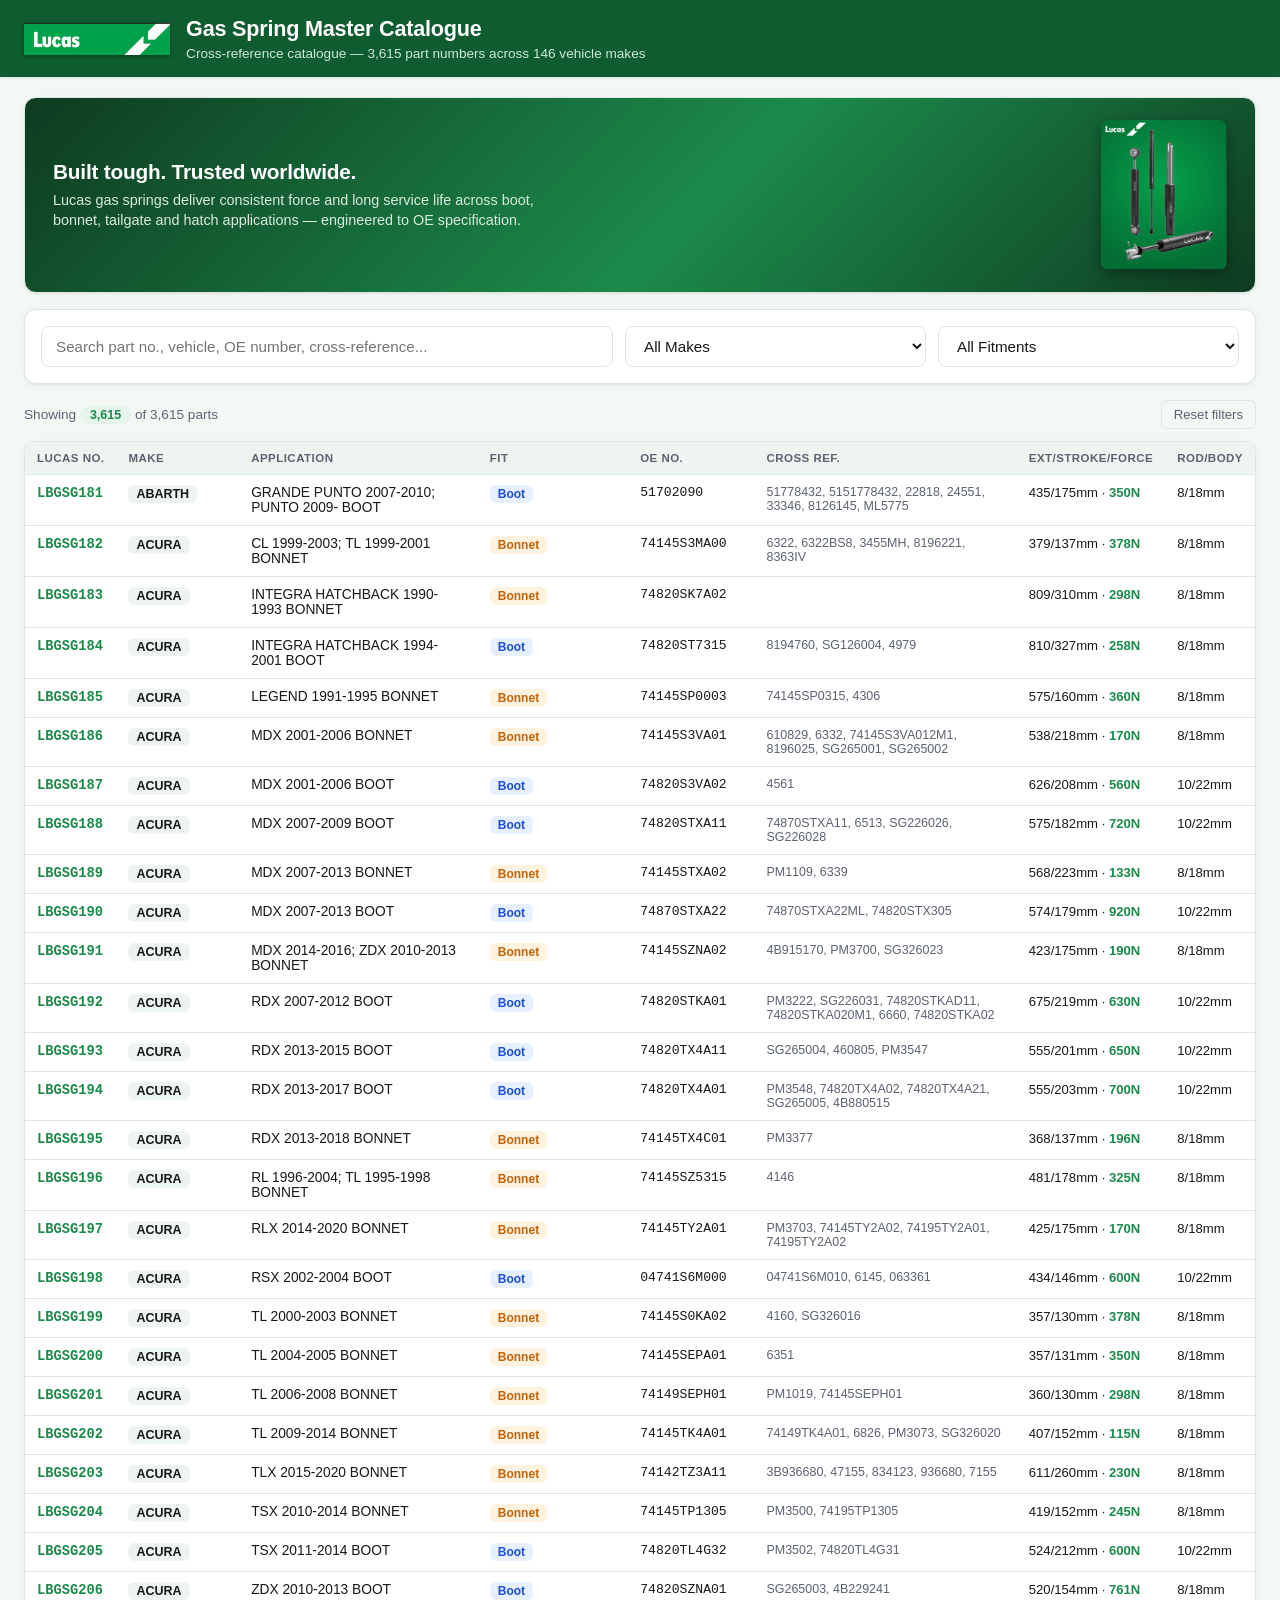
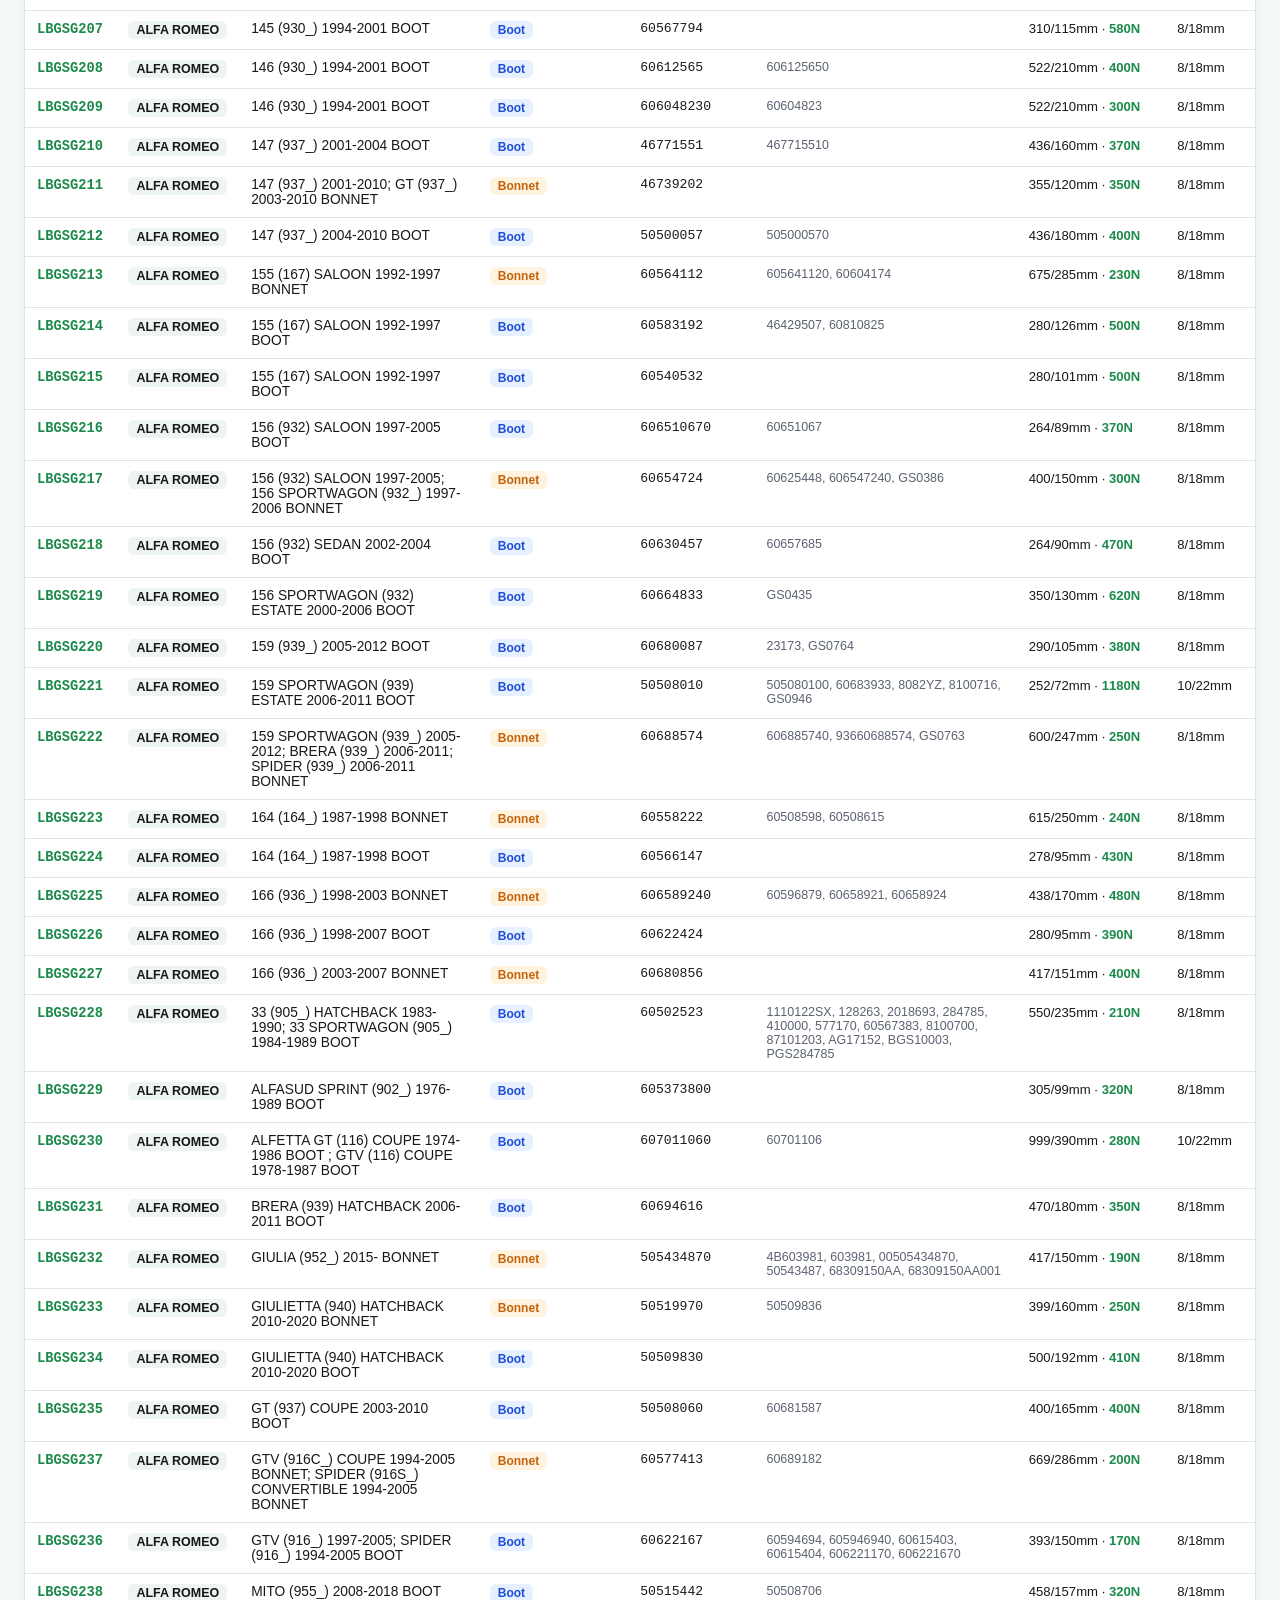
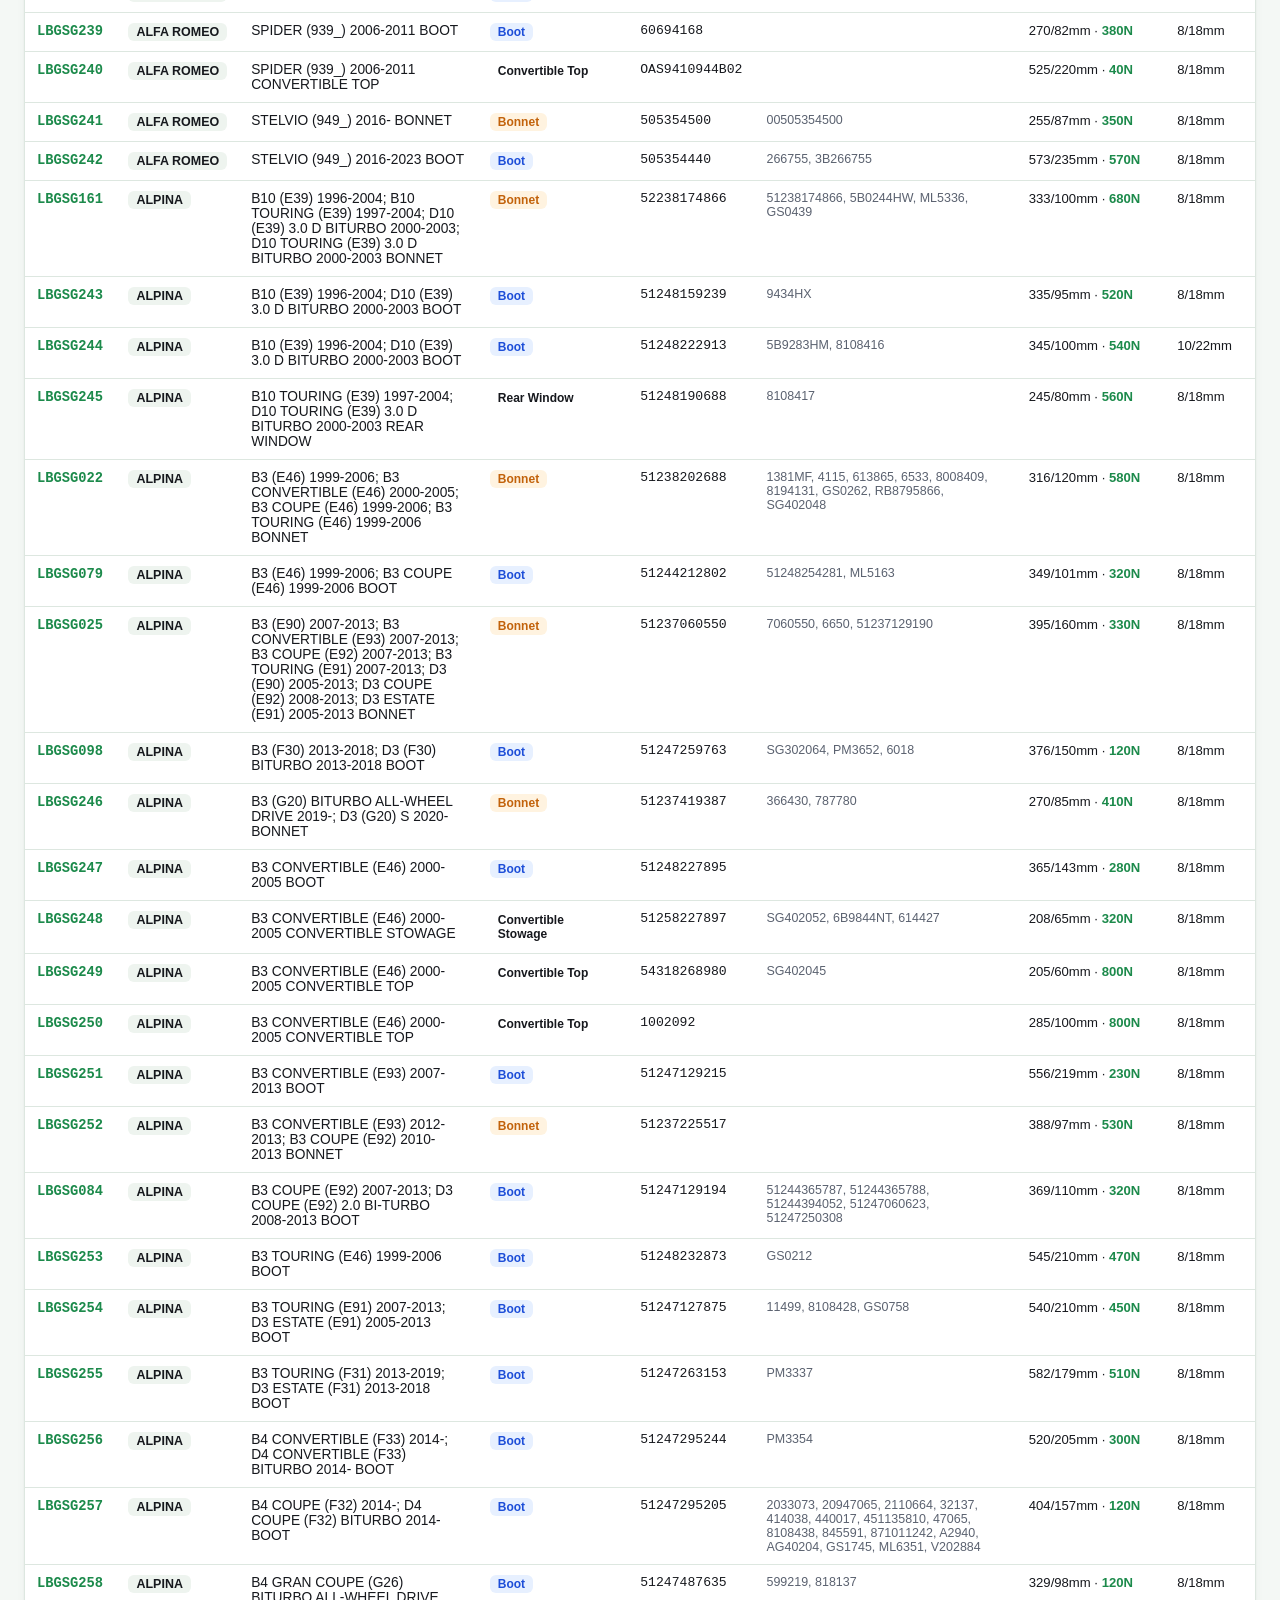
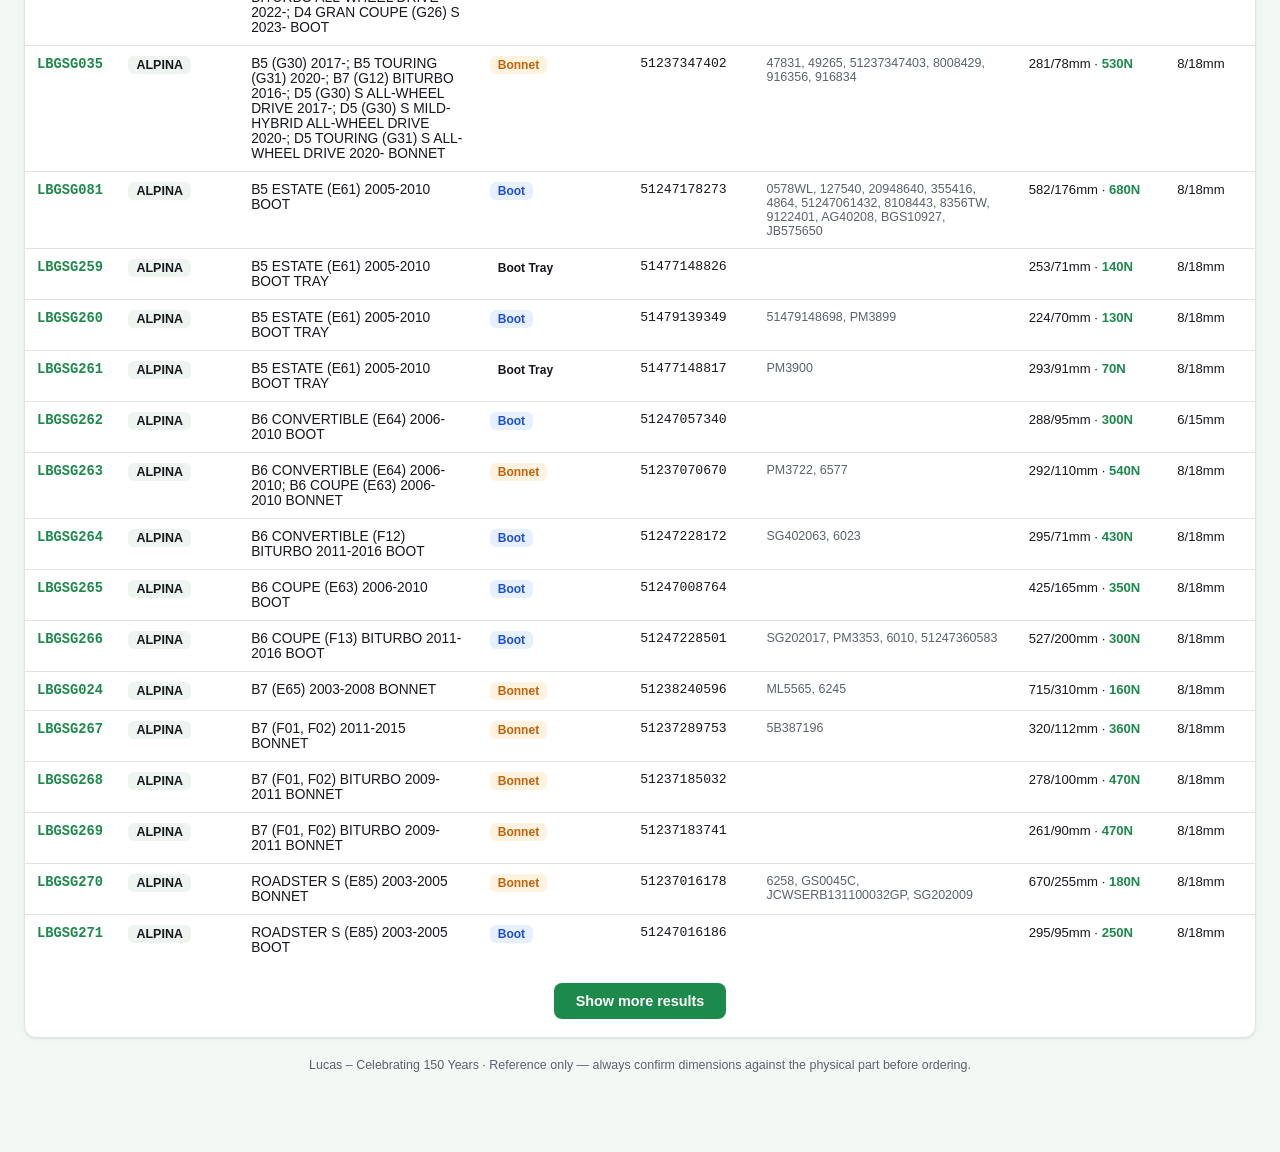
==== commit 58d1eb3c: "Update header subtitle for public site Co-Authored-By: Claude Opus 5.5 <noreply@anthropic.com> Claud" ====
--- a/index.html
+++ b/index.html
@@ -127,7 +127,7 @@
   <img class="logo-mark" src="[data-uri]" alt="Lucas logo">
   <div class="title-block">
     <h1>Gas Spring Master Catalogue</h1>
-    <div class="sub">Internal cross-reference guide — 3,615 part numbers across 146 vehicle makes</div>
+    <div class="sub">Cross-reference catalogue — 3,615 part numbers across 146 vehicle makes</div>
   </div>
 </header>
 <div class="wrap">
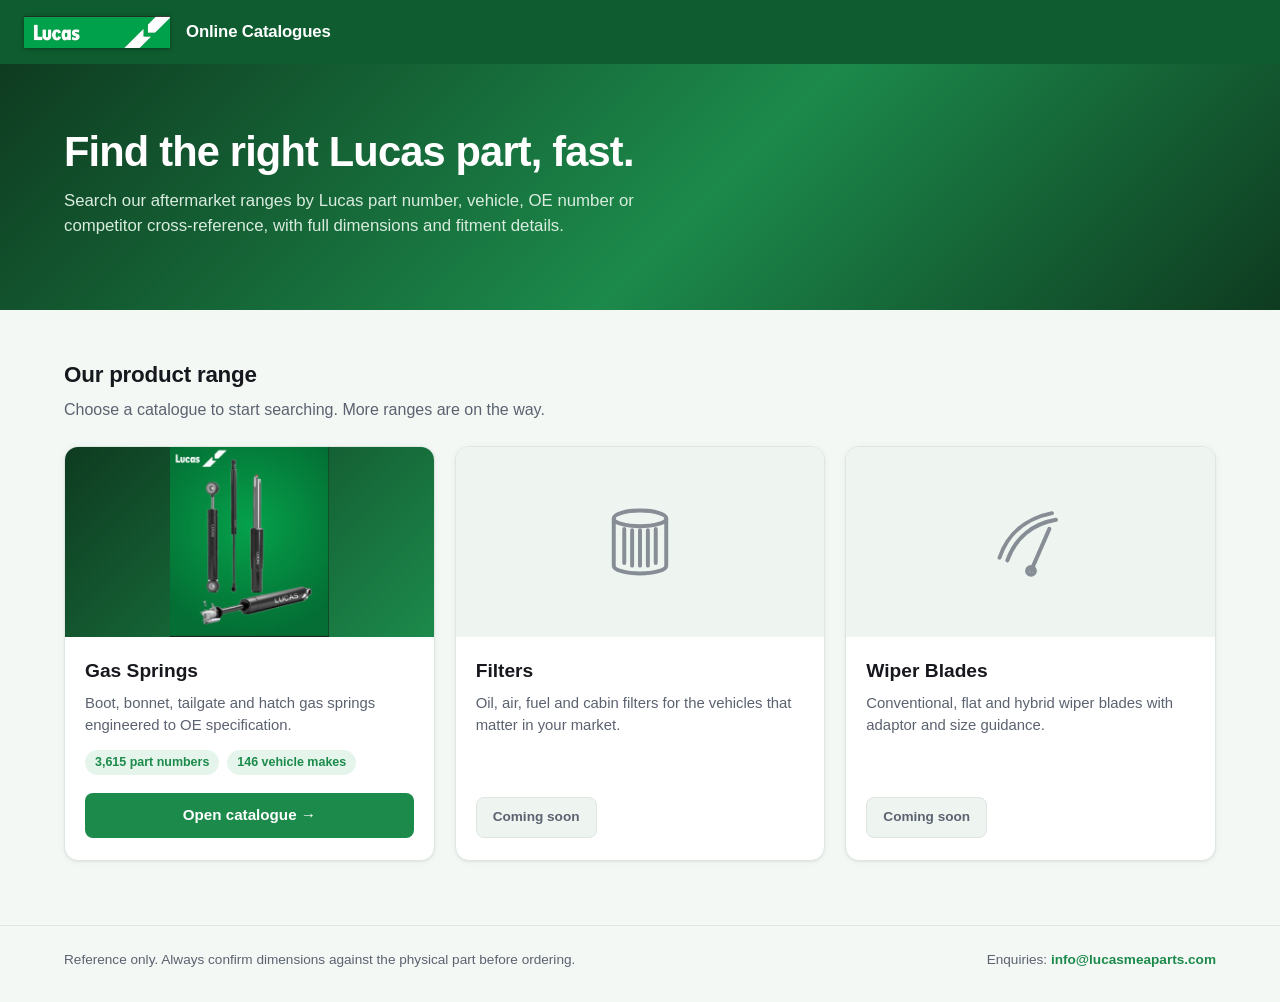
==== commit 5b2f3fe9: "Add cover page with product range; move gas springs catalogue to /gas-springs Co-Authored-By: Claude" ====
--- a/index.html
+++ b/index.html
@@ -2,278 +2,170 @@
 <html lang="en">
 <head>
 <meta charset="UTF-8">
-<title>Lucas Gas Spring Master Catalogue (Copy)</title>
 <meta name="viewport" content="width=device-width, initial-scale=1.0">
+<title>Lucas Online Catalogues</title>
+<meta name="description" content="Search Lucas aftermarket parts by part number, vehicle, OE number or cross-reference. Gas springs available now; filters and wiper blades coming soon.">
+<link rel="icon" type="image/png" href="assets/lucas-logo.png">
 <style>
 :root{
   --bg:#f4f8f5; --card:#ffffff; --text:#16181d; --text-dim:#5b6270;
   --border:#dde7e0; --accent:#1c8a4b; --accent-dim:#e5f5eb; --header-bg:#0f5c30;
-  --header-text:#ffffff; --row-hover:#eef8f1; --input-bg:#ffffff; --tag-bg:#eef4ef;
-  --shadow: 0 1px 2px rgba(16,18,22,0.06), 0 1px 8px rgba(16,18,22,0.04);
+  --muted-bg:#eef4ef; --shadow:0 1px 2px rgba(16,18,22,0.06), 0 1px 8px rgba(16,18,22,0.04);
+  --shadow-hover:0 6px 24px rgba(16,18,22,0.12);
 }
 @media (prefers-color-scheme: dark){
   :root:not([data-theme="light"]){
     --bg:#111317; --card:#1a1d23; --text:#eef0f3; --text-dim:#9aa0ab;
     --border:#2b2f38; --accent:#3ecb80; --accent-dim:#123420; --header-bg:#08331b;
-    --header-text:#ffffff; --row-hover:#20232b; --input-bg:#20232b; --tag-bg:#252932;
-    --shadow: 0 1px 2px rgba(0,0,0,0.4), 0 1px 8px rgba(0,0,0,0.3);
+    --muted-bg:#20232b; --shadow:0 1px 2px rgba(0,0,0,0.4), 0 1px 8px rgba(0,0,0,0.3);
+    --shadow-hover:0 6px 24px rgba(0,0,0,0.5);
   }
 }
 :root[data-theme="dark"]{
   --bg:#111317; --card:#1a1d23; --text:#eef0f3; --text-dim:#9aa0ab;
   --border:#2b2f38; --accent:#3ecb80; --accent-dim:#123420; --header-bg:#08331b;
-  --header-text:#ffffff; --row-hover:#20232b; --input-bg:#20232b; --tag-bg:#252932;
-  --shadow: 0 1px 2px rgba(0,0,0,0.4), 0 1px 8px rgba(0,0,0,0.3);
+  --muted-bg:#20232b; --shadow:0 1px 2px rgba(0,0,0,0.4), 0 1px 8px rgba(0,0,0,0.3);
+  --shadow-hover:0 6px 24px rgba(0,0,0,0.5);
 }
 *{box-sizing:border-box;}
 body{
   margin:0; background:var(--bg); color:var(--text);
   font-family:-apple-system,BlinkMacSystemFont,"Segoe UI",Roboto,Helvetica,Arial,sans-serif;
+  line-height:1.5;
 }
 header{
-  background:var(--header-bg); color:var(--header-text);
-  padding:16px 24px; position:sticky; top:0; z-index:10;
-  box-shadow:var(--shadow); display:flex; align-items:center; gap:16px;
+  background:var(--header-bg); color:#fff; padding:16px 24px;
+  display:flex; align-items:center; gap:16px; box-shadow:var(--shadow);
 }
-header .logo-mark{height:32px; width:auto; display:block; filter:drop-shadow(0 1px 2px rgba(0,0,0,0.35));}
-header .title-block{display:flex; flex-direction:column;}
-header h1{margin:0; font-size:1.35rem; font-weight:700; letter-spacing:-0.01em;}
-header .sub{color:#cfe9d8; font-size:0.85rem; margin-top:4px;}
-.wrap{max-width:1400px; margin:0 auto; padding:20px 24px 60px;}
-.hero-banner{
-  position:relative; overflow:hidden; border-radius:12px; margin-bottom:16px;
+header img{height:32px; width:auto; display:block; filter:drop-shadow(0 1px 2px rgba(0,0,0,0.35));}
+header .brand{font-weight:700; font-size:1.05rem; letter-spacing:-0.01em;}
+.wrap{max-width:1200px; margin:0 auto; padding:0 24px;}
+
+.hero{
   background:linear-gradient(135deg,#0e3b20 0%,#1c8a4b 55%,#0e3b20 100%);
-  display:flex; align-items:center; justify-content:space-between; gap:20px;
-  padding:22px 28px; box-shadow:var(--shadow); border:1px solid var(--border);
+  color:#fff; padding:64px 0 72px;
 }
-.hero-banner .hero-copy{color:#fff; max-width:520px;}
-.hero-banner .hero-copy h2{margin:0 0 6px; font-size:1.3rem; font-weight:700; letter-spacing:-0.01em;}
-.hero-banner .hero-copy p{margin:0; color:#d9ecdf; font-size:0.9rem; line-height:1.4;}
-.hero-banner .hero-img{height:150px; width:auto; border-radius:8px; flex-shrink:0; box-shadow:0 4px 14px rgba(0,0,0,0.35);}
-@media (max-width:720px){
-  .hero-banner{flex-direction:column; text-align:center; padding:18px;}
-  .hero-banner .hero-img{height:130px;}
-  header{flex-wrap:wrap;}
+.hero h1{margin:0 0 12px; font-size:clamp(1.8rem,4vw,2.6rem); line-height:1.15; letter-spacing:-0.02em;}
+.hero p{margin:0; max-width:620px; color:#d9ecdf; font-size:1.05rem;}
+
+.range{padding:48px 0 24px;}
+.range h2{margin:0 0 6px; font-size:1.4rem; letter-spacing:-0.01em;}
+.range .lead{margin:0 0 24px; color:var(--text-dim);}
+.grid{display:grid; grid-template-columns:repeat(auto-fit,minmax(280px,1fr)); gap:20px;}
+
+.card{
+  background:var(--card); border:1px solid var(--border); border-radius:14px;
+  box-shadow:var(--shadow); overflow:hidden; display:flex; flex-direction:column;
+  transition:box-shadow .15s, transform .15s;
 }
-.controls{
-  display:flex; gap:12px; flex-wrap:wrap; margin-bottom:16px;
-  background:var(--card); padding:16px; border-radius:12px; box-shadow:var(--shadow);
-  border:1px solid var(--border);
+.card.live:hover{box-shadow:var(--shadow-hover); transform:translateY(-2px);}
+.card .media{
+  height:190px; display:flex; align-items:center; justify-content:center;
+  background:linear-gradient(135deg,#0e3b20 0%,#1c8a4b 100%);
 }
-.controls input[type="text"]{
-  flex:2; min-width:220px; padding:10px 14px; border-radius:8px;
-  border:1px solid var(--border); background:var(--input-bg); color:var(--text); font-size:0.95rem;
+.card .media img{height:100%; width:auto; display:block;}
+.card .media svg{width:84px; height:84px; stroke:#ffffff; opacity:0.9;}
+.card.soon .media{background:var(--muted-bg);}
+.card.soon .media svg{stroke:var(--text-dim); opacity:0.7;}
+.card .body{padding:20px 20px 22px; display:flex; flex-direction:column; flex:1;}
+.card h3{margin:0 0 6px; font-size:1.2rem;}
+.card .desc{margin:0 0 14px; color:var(--text-dim); font-size:0.93rem; flex:1;}
+.stats{display:flex; gap:8px; flex-wrap:wrap; margin-bottom:18px;}
+.stat{background:var(--accent-dim); color:var(--accent); font-weight:700; font-size:0.78rem; padding:3px 10px; border-radius:20px;}
+.btn{
+  display:inline-flex; align-items:center; justify-content:center; gap:8px;
+  background:var(--accent); color:#fff; text-decoration:none; font-weight:600;
+  padding:11px 18px; border-radius:8px; font-size:0.95rem;
 }
-.controls select{
-  flex:1; min-width:150px; padding:10px 14px; border-radius:8px;
-  border:1px solid var(--border); background:var(--input-bg); color:var(--text); font-size:0.95rem;
+.btn:hover{opacity:0.9;}
+.btn:focus-visible{outline:2px solid var(--accent); outline-offset:2px;}
+.badge-soon{
+  display:inline-block; align-self:flex-start; background:var(--muted-bg); color:var(--text-dim);
+  border:1px solid var(--border); font-weight:600; font-size:0.85rem; padding:9px 16px; border-radius:8px;
 }
-.controls input:focus, .controls select:focus{outline:2px solid var(--accent); outline-offset:1px;}
-.meta-row{
-  display:flex; justify-content:space-between; align-items:center;
-  margin-bottom:12px; color:var(--text-dim); font-size:0.85rem; flex-wrap:wrap; gap:8px;
+
+footer{border-top:1px solid var(--border); margin-top:40px; padding:24px 0 32px; color:var(--text-dim); font-size:0.85rem;}
+footer .row{display:flex; justify-content:space-between; gap:12px; flex-wrap:wrap;}
+footer a{color:var(--accent); text-decoration:none; font-weight:600;}
+footer a:hover{text-decoration:underline;}
+
+@media (max-width:600px){
+  header{padding:14px 16px;}
+  .wrap{padding:0 16px;}
+  .hero{padding:44px 0 52px;}
+  .range{padding:36px 0 16px;}
 }
-.meta-row button{
-  background:none; border:1px solid var(--border); color:var(--text-dim);
-  padding:6px 12px; border-radius:6px; cursor:pointer; font-size:0.82rem;
-}
-.meta-row button:hover{background:var(--row-hover);}
-.table-scroll{
-  overflow-x:auto; border-radius:12px; border:1px solid var(--border); background:var(--card);
-  box-shadow:var(--shadow);
-}
-table{border-collapse:collapse; width:100%; min-width:920px; font-size:0.86rem;}
-thead th{
-  text-align:left; padding:10px 12px; background:var(--tag-bg); color:var(--text-dim);
-  font-weight:600; font-size:0.72rem; text-transform:uppercase; letter-spacing:0.04em;
-  border-bottom:1px solid var(--border); white-space:nowrap; position:sticky; top:0;
-}
-tbody td{padding:10px 12px; border-bottom:1px solid var(--border); vertical-align:top;}
-tbody tr:hover{background:var(--row-hover);}
-tbody tr:last-child td{border-bottom:none;}
-.part-no{font-weight:700; color:var(--accent); white-space:nowrap; font-family:ui-monospace,SFMono-Regular,Menlo,monospace;}
-.make-tag{
-  display:inline-block; background:var(--tag-bg); color:var(--text); padding:2px 8px;
-  border-radius:6px; font-size:0.78rem; font-weight:600; white-space:nowrap;
-}
-.app-cell{max-width:260px;}
-.fit-badge{
-  display:inline-block; padding:2px 8px; border-radius:6px; font-size:0.75rem; font-weight:600;
-}
-.fit-boot{background:#e7f0ff; color:#1d4ed8;}
-.fit-bonnet{background:#fff3e0; color:#c2620a;}
-:root[data-theme="dark"] .fit-boot, @media (prefers-color-scheme:dark){ :root:not([data-theme="light"]) .fit-boot{background:#152238; color:#8ab4ff;}}
-:root[data-theme="dark"] .fit-bonnet, @media (prefers-color-scheme:dark){ :root:not([data-theme="light"]) .fit-bonnet{background:#2e2011; color:#ffb066;}}
-.oe-cell{white-space:nowrap; font-family:ui-monospace,SFMono-Regular,Menlo,monospace; font-size:0.82rem;}
-.xref-cell{max-width:280px; color:var(--text-dim); font-size:0.78rem;}
-.dim-cell{white-space:nowrap; font-size:0.82rem;}
-.dim-cell .force{color:var(--accent); font-weight:600;}
-.empty-state{padding:60px 20px; text-align:center; color:var(--text-dim);}
-.load-more-wrap{text-align:center; padding:18px;}
-.load-more-wrap button{
-  background:var(--accent); color:#fff; border:none; padding:10px 22px;
-  border-radius:8px; font-size:0.9rem; font-weight:600; cursor:pointer;
-}
-.load-more-wrap button:hover{opacity:0.9;}
-.badge-count{
-  background:var(--accent-dim); color:var(--accent); padding:2px 10px; border-radius:20px;
-  font-weight:700; font-size:0.78rem;
-}
-footer{text-align:center; color:var(--text-dim); font-size:0.78rem; padding:20px; }
 </style>
 </head>
 <body>
 <header>
-  <img class="logo-mark" src="[data-uri]" alt="Lucas logo">
-  <div class="title-block">
-    <h1>Gas Spring Master Catalogue</h1>
-    <div class="sub">Cross-reference catalogue — 3,615 part numbers across 146 vehicle makes</div>
+  <img src="assets/lucas-logo.png" alt="Lucas logo">
+  <span class="brand">Online Catalogues</span>
+</header>
+
+<section class="hero">
+  <div class="wrap">
+    <h1>Find the right Lucas part, fast.</h1>
+    <p>Search our aftermarket ranges by Lucas part number, vehicle, OE number or competitor cross-reference, with full dimensions and fitment details.</p>
   </div>
-</header>
-<div class="wrap">
-  <div class="hero-banner">
-    <div class="hero-copy">
-      <h2>Built tough. Trusted worldwide.</h2>
-      <p>Lucas gas springs deliver consistent force and long service life across boot, bonnet, tailgate and hatch applications — engineered to OE specification.</p>
+</section>
+
+<main class="wrap">
+  <section class="range">
+    <h2>Our product range</h2>
+    <p class="lead">Choose a catalogue to start searching. More ranges are on the way.</p>
+    <div class="grid">
+
+      <article class="card live">
+        <div class="media"><img src="assets/gas-springs.jpg" alt="Lucas gas springs"></div>
+        <div class="body">
+          <h3>Gas Springs</h3>
+          <p class="desc">Boot, bonnet, tailgate and hatch gas springs engineered to OE specification.</p>
+          <div class="stats"><span class="stat">3,615 part numbers</span><span class="stat">146 vehicle makes</span></div>
+          <a class="btn" href="gas-springs/">Open catalogue &rarr;</a>
+        </div>
+      </article>
+
+      <article class="card soon">
+        <div class="media" aria-hidden="true">
+          <svg viewBox="0 0 64 64" fill="none" stroke-width="3" stroke-linecap="round" stroke-linejoin="round">
+            <ellipse cx="32" cy="14" rx="20" ry="6"/>
+            <path d="M12 14v36c0 3.3 9 6 20 6s20-2.7 20-6V14"/>
+            <path d="M20 22v26M26 23v27M32 23v27M38 23v27M44 22v26"/>
+          </svg>
+        </div>
+        <div class="body">
+          <h3>Filters</h3>
+          <p class="desc">Oil, air, fuel and cabin filters for the vehicles that matter in your market.</p>
+          <span class="badge-soon">Coming soon</span>
+        </div>
+      </article>
+
+      <article class="card soon">
+        <div class="media" aria-hidden="true">
+          <svg viewBox="0 0 64 64" fill="none" stroke-width="3" stroke-linecap="round" stroke-linejoin="round">
+            <path d="M8 44c6-18 20-30 40-34"/>
+            <path d="M14 46c6-17 19-28 37-31"/>
+            <path d="M32 54 46 22"/>
+            <circle cx="32" cy="54" r="3"/>
+          </svg>
+        </div>
+        <div class="body">
+          <h3>Wiper Blades</h3>
+          <p class="desc">Conventional, flat and hybrid wiper blades with adaptor and size guidance.</p>
+          <span class="badge-soon">Coming soon</span>
+        </div>
+      </article>
+
     </div>
-    <img class="hero-img" src="[data-uri]" alt="Lucas gas spring product range">
+  </section>
+</main>
+
+<footer>
+  <div class="wrap row">
+    <span>Reference only. Always confirm dimensions against the physical part before ordering.</span>
+    <span>Enquiries: <a href="mailto:info@lucasmeaparts.com">info@lucasmeaparts.com</a></span>
   </div>
-  <div class="controls">
-    <input type="text" id="searchBox" placeholder="Search part no., vehicle, OE number, cross-reference..." autocomplete="off">
-    <select id="makeFilter"><option value="">All Makes</option></select>
-    <select id="fitFilter">
-      <option value="">All Fitments</option>
-      <option value="Boot">Boot</option>
-      <option value="Bonnet">Bonnet</option>
-    </select>
-  </div>
-  <div class="meta-row">
-    <div>Showing <span id="resultCount" class="badge-count">0</span> of <span id="totalCount">0</span> parts</div>
-    <button id="resetBtn">Reset filters</button>
-  </div>
-  <div class="table-scroll">
-    <table>
-      <thead>
-        <tr>
-          <th>Lucas No.</th>
-          <th>Make</th>
-          <th>Application</th>
-          <th>Fit</th>
-          <th>OE No.</th>
-          <th>Cross Ref.</th>
-          <th>Ext/Stroke/Force</th>
-          <th>Rod/Body</th>
-        </tr>
-      </thead>
-      <tbody id="resultsBody"></tbody>
-    </table>
-    <div id="emptyState" class="empty-state" style="display:none;">No parts match your search.</div>
-    <div class="load-more-wrap" id="loadMoreWrap" style="display:none;">
-      <button id="loadMoreBtn">Show more results</button>
-    </div>
-  </div>
-  <footer>Lucas – Celebrating 150 Years · Reference only — always confirm dimensions against the physical part before ordering.</footer>
-</div>
-<script>
-const PARTS = 
-[{"no":"LBGSG181","make":"ABARTH","app":"GRANDE PUNTO 2007-2010; PUNTO 2009- BOOT","fit":"Boot","oe":"51702090","xref":"51778432, 5151778432, 22818, 24551, 33346, 8126145, ML5775","ext":"435","stroke":"175","force":"350","rod":"8","body":"18"},{"no":"LBGSG182","make":"ACURA","app":"CL 1999-2003; TL 1999-2001 BONNET","fit":"Bonnet","oe":"74145S3MA00","xref":"6322, 6322BS8, 3455MH, 8196221, 8363IV","ext":"379","stroke":"137","force":"378","rod":"8","body":"18"},{"no":"LBGSG183","make":"ACURA","app":"INTEGRA HATCHBACK 1990-1993 BONNET","fit":"Bonnet","oe":"74820SK7A02","xref":"","ext":"809","stroke":"310","force":"298","rod":"8","body":"18"},{"no":"LBGSG184","make":"ACURA","app":"INTEGRA HATCHBACK 1994-2001 BOOT","fit":"Boot","oe":"74820ST7315","xref":"8194760, SG126004, 4979","ext":"810","stroke":"327","force":"258","rod":"8","body":"18"},{"no":"LBGSG185","make":"ACURA","app":"LEGEND 1991-1995 BONNET","fit":"Bonnet","oe":"74145SP0003","xref":"74145SP0315, 4306","ext":"575","stroke":"160","force":"360","rod":"8","body":"18"},{"no":"LBGSG186","make":"ACURA","app":"MDX 2001-2006 BONNET","fit":"Bonnet","oe":"74145S3VA01","xref":"610829, 6332, 74145S3VA012M1, 8196025, SG265001, SG265002","ext":"538","stroke":"218","force":"170","rod":"8","body":"18"},{"no":"LBGSG187","make":"ACURA","app":"MDX 2001-2006 BOOT","fit":"Boot","oe":"74820S3VA02","xref":"4561","ext":"626","stroke":"208","force":"560","rod":"10","body":"22"},{"no":"LBGSG188","make":"ACURA","app":"MDX 2007-2009 BOOT","fit":"Boot","oe":"74820STXA11","xref":"74870STXA11, 6513, SG226026, SG226028","ext":"575","stroke":"182","force":"720","rod":"10","body":"22"},{"no":"LBGSG189","make":"ACURA","app":"MDX 2007-2013 BONNET","fit":"Bonnet","oe":"74145STXA02","xref":"PM1109, 6339","ext":"568","stroke":"223","force":"133","rod":"8","body":"18"},{"no":"LBGSG190","make":"ACURA","app":"MDX 2007-2013 BOOT","fit":"Boot","oe":"74870STXA22","xref":"74870STXA22ML, 74820STX305","ext":"574","stroke":"179","force":"920","rod":"10","body":"22"},{"no":"LBGSG191","make":"ACURA","app":"MDX 2014-2016; ZDX 2010-2013 BONNET","fit":"Bonnet","oe":"74145SZNA02","xref":"4B915170, PM3700, SG326023","ext":"423","stroke":"175","force":"190","rod":"8","body":"18"},{"no":"LBGSG192","make":"ACURA","app":"RDX 2007-2012 BOOT","fit":"Boot","oe":"74820STKA01","xref":"PM3222, SG226031, 74820STKAD11, 74820STKA020M1, 6660, 74820STKA02","ext":"675","stroke":"219","force":"630","rod":"10","body":"22"},{"no":"LBGSG193","make":"ACURA","app":"RDX 2013-2015 BOOT","fit":"Boot","oe":"74820TX4A11","xref":"SG265004, 460805, PM3547","ext":"555","stroke":"201","force":"650","rod":"10","body":"22"},{"no":"LBGSG194","make":"ACURA","app":"RDX 2013-2017 BOOT","fit":"Boot","oe":"74820TX4A01","xref":"PM3548, 74820TX4A02, 74820TX4A21, SG265005, 4B880515","ext":"555","stroke":"203","force":"700","rod":"10","body":"22"},{"no":"LBGSG195","make":"ACURA","app":"RDX 2013-2018 BONNET","fit":"Bonnet","oe":"74145TX4C01","xref":"PM3377","ext":"368","stroke":"137","force":"196","rod":"8","body":"18"},{"no":"LBGSG196","make":"ACURA","app":"RL 1996-2004; TL 1995-1998 BONNET","fit":"Bonnet","oe":"74145SZ5315","xref":"4146","ext":"481","stroke":"178","force":"325","rod":"8","body":"18"},{"no":"LBGSG197","make":"ACURA","app":"RLX 2014-2020 BONNET","fit":"Bonnet","oe":"74145TY2A01","xref":"PM3703, 74145TY2A02, 74195TY2A01, 74195TY2A02","ext":"425","stroke":"175","force":"170","rod":"8","body":"18"},{"no":"LBGSG198","make":"ACURA","app":"RSX 2002-2004 BOOT","fit":"Boot","oe":"04741S6M000","xref":"04741S6M010, 6145, 063361","ext":"434","stroke":"146","force":"600","rod":"10","body":"22"},{"no":"LBGSG199","make":"ACURA","app":"TL 2000-2003 BONNET","fit":"Bonnet","oe":"74145S0KA02","xref":"4160, SG326016","ext":"357","stroke":"130","force":"378","rod":"8","body":"18"},{"no":"LBGSG200","make":"ACURA","app":"TL 2004-2005 BONNET","fit":"Bonnet","oe":"74145SEPA01","xref":"6351","ext":"357","stroke":"131","force":"350","rod":"8","body":"18"},{"no":"LBGSG201","make":"ACURA","app":"TL 2006-2008 BONNET","fit":"Bonnet","oe":"74149SEPH01","xref":"PM1019, 74145SEPH01","ext":"360","stroke":"130","force":"298","rod":"8","body":"18"},{"no":"LBGSG202","make":"ACURA","app":"TL 2009-2014 BONNET","fit":"Bonnet","oe":"74145TK4A01","xref":"74149TK4A01, 6826, PM3073, SG326020","ext":"407","stroke":"152","force":"115","rod":"8","body":"18"},{"no":"LBGSG203","make":"ACURA","app":"TLX 2015-2020 BONNET","fit":"Bonnet","oe":"74142TZ3A11","xref":"3B936680, 47155, 834123, 936680, 7155","ext":"611","stroke":"260","force":"230","rod":"8","body":"18"},{"no":"LBGSG204","make":"ACURA","app":"TSX 2010-2014 BONNET","fit":"Bonnet","oe":"74145TP1305","xref":"PM3500, 74195TP1305","ext":"419","stroke":"152","force":"245","rod":"8","body":"18"},{"no":"LBGSG205","make":"ACURA","app":"TSX 2011-2014 BOOT","fit":"Boot","oe":"74820TL4G32","xref":"PM3502, 74820TL4G31","ext":"524","stroke":"212","force":"600","rod":"10","body":"22"},{"no":"LBGSG206","make":"ACURA","app":"ZDX 2010-2013 BOOT","fit":"Boot","oe":"74820SZNA01","xref":"SG265003, 4B229241","ext":"520","stroke":"154","force":"761","rod":"8","body":"18"},{"no":"LBGSG207","make":"ALFA ROMEO","app":"145 (930_) 1994-2001 BOOT","fit":"Boot","oe":"60567794","xref":"","ext":"310","stroke":"115","force":"580","rod":"8","body":"18"},{"no":"LBGSG208","make":"ALFA ROMEO","app":"146 (930_) 1994-2001 BOOT","fit":"Boot","oe":"60612565","xref":"606125650","ext":"522","stroke":"210","force":"400","rod":"8","body":"18"},{"no":"LBGSG209","make":"ALFA ROMEO","app":"146 (930_) 1994-2001 BOOT","fit":"Boot","oe":"606048230","xref":"60604823","ext":"522","stroke":"210","force":"300","rod":"8","body":"18"},{"no":"LBGSG210","make":"ALFA ROMEO","app":"147 (937_) 2001-2004 BOOT","fit":"Boot","oe":"46771551","xref":"467715510","ext":"436","stroke":"160","force":"370","rod":"8","body":"18"},{"no":"LBGSG211","make":"ALFA ROMEO","app":"147 (937_) 2001-2010; GT (937_) 2003-2010 BONNET","fit":"Bonnet","oe":"46739202","xref":"","ext":"355","stroke":"120","force":"350","rod":"8","body":"18"},{"no":"LBGSG212","make":"ALFA ROMEO","app":"147 (937_) 2004-2010 BOOT","fit":"Boot","oe":"50500057","xref":"505000570","ext":"436","stroke":"180","force":"400","rod":"8","body":"18"},{"no":"LBGSG213","make":"ALFA ROMEO","app":"155 (167) SALOON 1992-1997 BONNET","fit":"Bonnet","oe":"60564112","xref":"605641120, 60604174","ext":"675","stroke":"285","force":"230","rod":"8","body":"18"},{"no":"LBGSG214","make":"ALFA ROMEO","app":"155 (167) SALOON 1992-1997 BOOT","fit":"Boot","oe":"60583192","xref":"46429507, 60810825","ext":"280","stroke":"126","force":"500","rod":"8","body":"18"},{"no":"LBGSG215","make":"ALFA ROMEO","app":"155 (167) SALOON 1992-1997 BOOT","fit":"Boot","oe":"60540532","xref":"","ext":"280","stroke":"101","force":"500","rod":"8","body":"18"},{"no":"LBGSG216","make":"ALFA ROMEO","app":"156 (932) SALOON 1997-2005 BOOT","fit":"Boot","oe":"606510670","xref":"60651067","ext":"264","stroke":"89","force":"370","rod":"8","body":"18"},{"no":"LBGSG217","make":"ALFA ROMEO","app":"156 (932) SALOON 1997-2005; 156 SPORTWAGON (932_) 1997-2006 BONNET","fit":"Bonnet","oe":"60654724","xref":"60625448, 606547240, GS0386","ext":"400","stroke":"150","force":"300","rod":"8","body":"18"},{"no":"LBGSG218","make":"ALFA ROMEO","app":"156 (932) SEDAN 2002-2004 BOOT","fit":"Boot","oe":"60630457","xref":"60657685","ext":"264","stroke":"90","force":"470","rod":"8","body":"18"},{"no":"LBGSG219","make":"ALFA ROMEO","app":"156 SPORTWAGON (932) ESTATE 2000-2006 BOOT","fit":"Boot","oe":"60664833","xref":"GS0435","ext":"350","stroke":"130","force":"620","rod":"8","body":"18"},{"no":"LBGSG220","make":"ALFA ROMEO","app":"159 (939_) 2005-2012 BOOT","fit":"Boot","oe":"60680087","xref":"23173, GS0764","ext":"290","stroke":"105","force":"380","rod":"8","body":"18"},{"no":"LBGSG221","make":"ALFA ROMEO","app":"159 SPORTWAGON (939) ESTATE 2006-2011 BOOT","fit":"Boot","oe":"50508010","xref":"505080100, 60683933, 8082YZ, 8100716, GS0946","ext":"252","stroke":"72","force":"1180","rod":"10","body":"22"},{"no":"LBGSG222","make":"ALFA ROMEO","app":"159 SPORTWAGON (939_) 2005-2012; BRERA (939_) 2006-2011; SPIDER (939_) 2006-2011 BONNET","fit":"Bonnet","oe":"60688574","xref":"606885740, 93660688574, GS0763","ext":"600","stroke":"247","force":"250","rod":"8","body":"18"},{"no":"LBGSG223","make":"ALFA ROMEO","app":"164 (164_) 1987-1998 BONNET","fit":"Bonnet","oe":"60558222","xref":"60508598, 60508615","ext":"615","stroke":"250","force":"240","rod":"8","body":"18"},{"no":"LBGSG224","make":"ALFA ROMEO","app":"164 (164_) 1987-1998 BOOT","fit":"Boot","oe":"60566147","xref":"","ext":"278","stroke":"95","force":"430","rod":"8","body":"18"},{"no":"LBGSG225","make":"ALFA ROMEO","app":"166 (936_) 1998-2003 BONNET","fit":"Bonnet","oe":"606589240","xref":"60596879, 60658921, 60658924","ext":"438","stroke":"170","force":"480","rod":"8","body":"18"},{"no":"LBGSG226","make":"ALFA ROMEO","app":"166 (936_) 1998-2007 BOOT","fit":"Boot","oe":"60622424","xref":"","ext":"280","stroke":"95","force":"390","rod":"8","body":"18"},{"no":"LBGSG227","make":"ALFA ROMEO","app":"166 (936_) 2003-2007 BONNET","fit":"Bonnet","oe":"60680856","xref":"","ext":"417","stroke":"151","force":"400","rod":"8","body":"18"},{"no":"LBGSG228","make":"ALFA ROMEO","app":"33 (905_) HATCHBACK 1983-1990; 33 SPORTWAGON (905_) 1984-1989 BOOT","fit":"Boot","oe":"60502523","xref":"1110122SX, 128263, 2018693, 284785, 410000, 577170, 60567383, 8100700, 87101203, AG17152, BGS10003, PGS284785","ext":"550","stroke":"235","force":"210","rod":"8","body":"18"},{"no":"LBGSG229","make":"ALFA ROMEO","app":"ALFASUD SPRINT (902_) 1976-1989 BOOT","fit":"Boot","oe":"605373800","xref":"","ext":"305","stroke":"99","force":"320","rod":"8","body":"18"},{"no":"LBGSG230","make":"ALFA ROMEO","app":"ALFETTA GT (116) COUPE 1974-1986 BOOT ; GTV (116) COUPE 1978-1987 BOOT","fit":"Boot","oe":"607011060","xref":"60701106","ext":"999","stroke":"390","force":"280","rod":"10","body":"22"},{"no":"LBGSG231","make":"ALFA ROMEO","app":"BRERA (939) HATCHBACK 2006-2011 BOOT","fit":"Boot","oe":"60694616","xref":"","ext":"470","stroke":"180","force":"350","rod":"8","body":"18"},{"no":"LBGSG232","make":"ALFA ROMEO","app":"GIULIA (952_) 2015- BONNET","fit":"Bonnet","oe":"505434870","xref":"4B603981, 603981, 00505434870, 50543487, 68309150AA, 68309150AA001","ext":"417","stroke":"150","force":"190","rod":"8","body":"18"},{"no":"LBGSG233","make":"ALFA ROMEO","app":"GIULIETTA (940) HATCHBACK 2010-2020 BONNET","fit":"Bonnet","oe":"50519970","xref":"50509836","ext":"399","stroke":"160","force":"250","rod":"8","body":"18"},{"no":"LBGSG234","make":"ALFA ROMEO","app":"GIULIETTA (940) HATCHBACK 2010-2020 BOOT","fit":"Boot","oe":"50509830","xref":"","ext":"500","stroke":"192","force":"410","rod":"8","body":"18"},{"no":"LBGSG235","make":"ALFA ROMEO","app":"GT (937) COUPE 2003-2010 BOOT","fit":"Boot","oe":"50508060","xref":"60681587","ext":"400","stroke":"165","force":"400","rod":"8","body":"18"},{"no":"LBGSG237","make":"ALFA ROMEO","app":"GTV (916C_) COUPE 1994-2005 BONNET; SPIDER (916S_) CONVERTIBLE 1994-2005 BONNET","fit":"Bonnet","oe":"60577413","xref":"60689182","ext":"669","stroke":"286","force":"200","rod":"8","body":"18"},{"no":"LBGSG236","make":"ALFA ROMEO","app":"GTV (916_) 1997-2005; SPIDER (916_) 1994-2005 BOOT","fit":"Boot","oe":"60622167","xref":"60594694, 605946940, 60615403, 60615404, 606221170, 606221670","ext":"393","stroke":"150","force":"170","rod":"8","body":"18"},{"no":"LBGSG238","make":"ALFA ROMEO","app":"MITO (955_) 2008-2018 BOOT","fit":"Boot","oe":"50515442","xref":"50508706","ext":"458","stroke":"157","force":"320","rod":"8","body":"18"},{"no":"LBGSG239","make":"ALFA ROMEO","app":"SPIDER (939_) 2006-2011 BOOT","fit":"Boot","oe":"60694168","xref":"","ext":"270","stroke":"82","force":"380","rod":"8","body":"18"},{"no":"LBGSG240","make":"ALFA ROMEO","app":"SPIDER (939_) 2006-2011 CONVERTIBLE TOP","fit":"Convertible Top","oe":"OAS9410944B02","xref":"","ext":"525","stroke":"220","force":"40","rod":"8","body":"18"},{"no":"LBGSG241","make":"ALFA ROMEO","app":"STELVIO (949_) 2016- BONNET","fit":"Bonnet","oe":"505354500","xref":"00505354500","ext":"255","stroke":"87","force":"350","rod":"8","body":"18"},{"no":"LBGSG242","make":"ALFA ROMEO","app":"STELVIO (949_) 2016-2023 BOOT","fit":"Boot","oe":"505354440","xref":"266755, 3B266755","ext":"573","stroke":"235","force":"570","rod":"8","body":"18"},{"no":"LBGSG161","make":"ALPINA","app":"B10 (E39) 1996-2004; B10 TOURING (E39) 1997-2004; D10 (E39) 3.0 D BITURBO 2000-2003; D10 TOURING (E39) 3.0 D BITURBO 2000-2003 BONNET","fit":"Bonnet","oe":"52238174866","xref":"51238174866, 5B0244HW, ML5336, GS0439","ext":"333","stroke":"100","force":"680","rod":"8","body":"18"},{"no":"LBGSG243","make":"ALPINA","app":"B10 (E39) 1996-2004; D10 (E39) 3.0 D BITURBO 2000-2003 BOOT","fit":"Boot","oe":"51248159239","xref":"9434HX","ext":"335","stroke":"95","force":"520","rod":"8","body":"18"},{"no":"LBGSG244","make":"ALPINA","app":"B10 (E39) 1996-2004; D10 (E39) 3.0 D BITURBO 2000-2003 BOOT","fit":"Boot","oe":"51248222913","xref":"5B9283HM, 8108416","ext":"345","stroke":"100","force":"540","rod":"10","body":"22"},{"no":"LBGSG245","make":"ALPINA","app":"B10 TOURING (E39) 1997-2004; D10 TOURING (E39) 3.0 D BITURBO 2000-2003 REAR WINDOW","fit":"Rear Window","oe":"51248190688","xref":"8108417","ext":"245","stroke":"80","force":"560","rod":"8","body":"18"},{"no":"LBGSG022","make":"ALPINA","app":"B3 (E46) 1999-2006; B3 CONVERTIBLE (E46) 2000-2005; B3 COUPE (E46) 1999-2006; B3 TOURING (E46) 1999-2006 BONNET","fit":"Bonnet","oe":"51238202688","xref":"1381MF, 4115, 613865, 6533, 8008409, 8194131, GS0262, RB8795866, SG402048","ext":"316","stroke":"120","force":"580","rod":"8","body":"18"},{"no":"LBGSG079","make":"ALPINA","app":"B3 (E46) 1999-2006; B3 COUPE (E46) 1999-2006 BOOT","fit":"Boot","oe":"51244212802","xref":"51248254281, ML5163","ext":"349","stroke":"101","force":"320","rod":"8","body":"18"},{"no":"LBGSG025","make":"ALPINA","app":"B3 (E90) 2007-2013; B3 CONVERTIBLE (E93) 2007-2013; B3 COUPE (E92) 2007-2013; B3 TOURING (E91) 2007-2013; D3 (E90) 2005-2013; D3 COUPE (E92) 2008-2013; D3 ESTATE (E91) 2005-2013 BONNET","fit":"Bonnet","oe":"51237060550","xref":"7060550, 6650, 51237129190","ext":"395","stroke":"160","force":"330","rod":"8","body":"18"},{"no":"LBGSG098","make":"ALPINA","app":"B3 (F30) 2013-2018; D3 (F30) BITURBO 2013-2018 BOOT","fit":"Boot","oe":"51247259763","xref":"SG302064, PM3652, 6018","ext":"376","stroke":"150","force":"120","rod":"8","body":"18"},{"no":"LBGSG246","make":"ALPINA","app":"B3 (G20) BITURBO ALL-WHEEL DRIVE 2019-; D3 (G20) S 2020- BONNET","fit":"Bonnet","oe":"51237419387","xref":"366430, 787780","ext":"270","stroke":"85","force":"410","rod":"8","body":"18"},{"no":"LBGSG247","make":"ALPINA","app":"B3 CONVERTIBLE (E46) 2000-2005 BOOT","fit":"Boot","oe":"51248227895","xref":"","ext":"365","stroke":"143","force":"280","rod":"8","body":"18"},{"no":"LBGSG248","make":"ALPINA","app":"B3 CONVERTIBLE (E46) 2000-2005 CONVERTIBLE STOWAGE","fit":"Convertible Stowage","oe":"51258227897","xref":"SG402052, 6B9844NT, 614427","ext":"208","stroke":"65","force":"320","rod":"8","body":"18"},{"no":"LBGSG249","make":"ALPINA","app":"B3 CONVERTIBLE (E46) 2000-2005 CONVERTIBLE TOP","fit":"Convertible Top","oe":"54318268980","xref":"SG402045","ext":"205","stroke":"60","force":"800","rod":"8","body":"18"},{"no":"LBGSG250","make":"ALPINA","app":"B3 CONVERTIBLE (E46) 2000-2005 CONVERTIBLE TOP","fit":"Convertible Top","oe":"1002092","xref":"","ext":"285","stroke":"100","force":"800","rod":"8","body":"18"},{"no":"LBGSG251","make":"ALPINA","app":"B3 CONVERTIBLE (E93) 2007-2013 BOOT","fit":"Boot","oe":"51247129215","xref":"","ext":"556","stroke":"219","force":"230","rod":"8","body":"18"},{"no":"LBGSG252","make":"ALPINA","app":"B3 CONVERTIBLE (E93) 2012-2013; B3 COUPE (E92) 2010-2013 BONNET","fit":"Bonnet","oe":"51237225517","xref":"","ext":"388","stroke":"97","force":"530","rod":"8","body":"18"},{"no":"LBGSG084","make":"ALPINA","app":"B3 COUPE (E92) 2007-2013; D3 COUPE (E92) 2.0 BI-TURBO 2008-2013 BOOT","fit":"Boot","oe":"51247129194","xref":"51244365787, 51244365788, 51244394052, 51247060623, 51247250308","ext":"369","stroke":"110","force":"320","rod":"8","body":"18"},{"no":"LBGSG253","make":"ALPINA","app":"B3 TOURING (E46) 1999-2006 BOOT","fit":"Boot","oe":"51248232873","xref":"GS0212","ext":"545","stroke":"210","force":"470","rod":"8","body":"18"},{"no":"LBGSG254","make":"ALPINA","app":"B3 TOURING (E91) 2007-2013; D3 ESTATE (E91) 2005-2013 BOOT","fit":"Boot","oe":"51247127875","xref":"11499, 8108428, GS0758","ext":"540","stroke":"210","force":"450","rod":"8","body":"18"},{"no":"LBGSG255","make":"ALPINA","app":"B3 TOURING (F31) 2013-2019; D3 ESTATE (F31) 2013-2018 BOOT","fit":"Boot","oe":"51247263153","xref":"PM3337","ext":"582","stroke":"179","force":"510","rod":"8","body":"18"},{"no":"LBGSG256","make":"ALPINA","app":"B4 CONVERTIBLE (F33) 2014-; D4 CONVERTIBLE (F33) BITURBO 2014- BOOT","fit":"Boot","oe":"51247295244","xref":"PM3354","ext":"520","stroke":"205","force":"300","rod":"8","body":"18"},{"no":"LBGSG257","make":"ALPINA","app":"B4 COUPE (F32) 2014-; D4 COUPE (F32) BITURBO 2014- BOOT","fit":"Boot","oe":"51247295205","xref":"2033073, 20947065, 2110664, 32137, 414038, 440017, 451135810, 47065, 8108438, 845591, 871011242, A2940, AG40204, GS1745, ML6351, V202884","ext":"404","stroke":"157","force":"120","rod":"8","body":"18"},{"no":"LBGSG258","make":"ALPINA","app":"B4 GRAN COUPE (G26) BITURBO ALL-WHEEL DRIVE 2022-; D4 GRAN COUPE (G26) S 2023- BOOT","fit":"Boot","oe":"51247487635","xref":"599219, 818137","ext":"329","stroke":"98","force":"120","rod":"8","body":"18"},{"no":"LBGSG035","make":"ALPINA","app":"B5 (G30) 2017-; B5 TOURING (G31) 2020-; B7 (G12) BITURBO 2016-; D5 (G30) S ALL-WHEEL DRIVE 2017-; D5 (G30) S MILD-HYBRID ALL-WHEEL DRIVE 2020-; D5 TOURING (G31) S ALL-WHEEL DRIVE 2020- BONNET","fit":"Bonnet","oe":"51237347402","xref":"47831, 49265, 51237347403, 8008429, 916356, 916834","ext":"281","stroke":"78","force":"530","rod":"8","body":"18"},{"no":"LBGSG081","make":"ALPINA","app":"B5 ESTATE (E61) 2005-2010 BOOT","fit":"Boot","oe":"51247178273","xref":"0578WL, 127540, 20948640, 355416, 4864, 51247061432, 8108443, 8356TW, 9122401, AG40208, BGS10927, JB575650","ext":"582","stroke":"176","force":"680","rod":"8","body":"18"},{"no":"LBGSG259","make":"ALPINA","app":"B5 ESTATE (E61) 2005-2010 BOOT TRAY","fit":"Boot Tray","oe":"51477148826","xref":"","ext":"253","stroke":"71","force":"140","rod":"8","body":"18"},{"no":"LBGSG260","make":"ALPINA","app":"B5 ESTATE (E61) 2005-2010 BOOT TRAY","fit":"Boot","oe":"51479139349","xref":"51479148698, PM3899","ext":"224","stroke":"70","force":"130","rod":"8","body":"18"},{"no":"LBGSG261","make":"ALPINA","app":"B5 ESTATE (E61) 2005-2010 BOOT TRAY","fit":"Boot Tray","oe":"51477148817","xref":"PM3900","ext":"293","stroke":"91","force":"70","rod":"8","body":"18"},{"no":"LBGSG262","make":"ALPINA","app":"B6 CONVERTIBLE (E64) 2006-2010 BOOT","fit":"Boot","oe":"51247057340","xref":"","ext":"288","stroke":"95","force":"300","rod":"6","body":"15"},{"no":"LBGSG263","make":"ALPINA","app":"B6 CONVERTIBLE (E64) 2006-2010; B6 COUPE (E63) 2006-2010 BONNET","fit":"Bonnet","oe":"51237070670","xref":"PM3722, 6577","ext":"292","stroke":"110","force":"540","rod":"8","body":"18"},{"no":"LBGSG264","make":"ALPINA","app":"B6 CONVERTIBLE (F12) BITURBO 2011-2016 BOOT","fit":"Boot","oe":"51247228172","xref":"SG402063, 6023","ext":"295","stroke":"71","force":"430","rod":"8","body":"18"},{"no":"LBGSG265","make":"ALPINA","app":"B6 COUPE (E63) 2006-2010 BOOT","fit":"Boot","oe":"51247008764","xref":"","ext":"425","stroke":"165","force":"350","rod":"8","body":"18"},{"no":"LBGSG266","make":"ALPINA","app":"B6 COUPE (F13) BITURBO 2011-2016 BOOT","fit":"Boot","oe":"51247228501","xref":"SG202017, PM3353, 6010, 51247360583","ext":"527","stroke":"200","force":"300","rod":"8","body":"18"},{"no":"LBGSG024","make":"ALPINA","app":"B7 (E65) 2003-2008 BONNET","fit":"Bonnet","oe":"51238240596","xref":"ML5565, 6245","ext":"715","stroke":"310","force":"160","rod":"8","body":"18"},{"no":"LBGSG267","make":"ALPINA","app":"B7 (F01, F02) 2011-2015 BONNET","fit":"Bonnet","oe":"51237289753","xref":"5B387196","ext":"320","stroke":"112","force":"360","rod":"8","body":"18"},{"no":"LBGSG268","make":"ALPINA","app":"B7 (F01, F02) BITURBO 2009-2011 BONNET","fit":"Bonnet","oe":"51237185032","xref":"","ext":"278","stroke":"100","force":"470","rod":"8","body":"18"},{"no":"LBGSG269","make":"ALPINA","app":"B7 (F01, F02) BITURBO 2009-2011 BONNET","fit":"Bonnet","oe":"51237183741","xref":"","ext":"261","stroke":"90","force":"470","rod":"8","body":"18"},{"no":"LBGSG270","make":"ALPINA","app":"ROADSTER S (E85) 2003-2005 BONNET","fit":"Bonnet","oe":"51237016178","xref":"6258, GS0045C, JCWSERB131100032GP, SG202009","ext":"670","stroke":"255","force":"180","rod":"8","body":"18"},{"no":"LBGSG271","make":"ALPINA","app":"ROADSTER S (E85) 2003-2005 BOOT","fit":"Boot","oe":"51247016186","xref":"","ext":"295","stroke":"95","force":"250","rod":"8","body":"18"},{"no":"LBGSG272","make":"ALPINA","app":"ROADSTER V8 (E52) 2002-2003 BONNET","fit":"Bonnet","oe":"51238238570","xref":"SG202006, 6580","ext":"540","stroke":"237","force":"215","rod":"8","body":"18"},{"no":"LBGSG273","make":"ALPINA","app":"ROADSTER V8 (E52) 2002-2003 BOOT","fit":"Boot","oe":"51248234351","xref":"SG402038, 6581","ext":"185","stroke":"50","force":"260","rod":"8","body":"18"},{"no":"LBGSG274","make":"ALPINA","app":"XB7 (G07) 2020- BONNET","fit":"Bonnet","oe":"51237418188","xref":"","ext":"265","stroke":"87","force":"530","rod":"8","body":"18"},{"no":"LBGSG148","make":"ALPINA","app":"XD3 (F25) BITURBO ALL-WHEEL DRIVE 2013-2014 BOOT","fit":"Boot","oe":"51247211289","xref":"","ext":"652","stroke":"240","force":"610","rod":"8","body":"18"},{"no":"LBGSG275","make":"ALPINA","app":"XD3 (F25) BITURBO ALL-WHEEL DRIVE 2013-2018 BONNET","fit":"Bonnet","oe":"51237210727","xref":"SG402060, 6846","ext":"299","stroke":"106","force":"680","rod":"8","body":"18"},{"no":"LBGSG276","make":"ALPINA","app":"XD3 (G01) 2018-; XD4 (G02) BITURBO ALL-WHEEL DRIVE 2018- BONNET","fit":"Bonnet","oe":"51237397493","xref":"","ext":"283","stroke":"90","force":"395","rod":"8","body":"18"},{"no":"LBGSG277","make":"ALPINA","app":"XD3 (G01) 2018-; XD4 (G02) BITURBO ALL-WHEEL DRIVE 2018- BONNET","fit":"Bonnet","oe":"51237397494","xref":"","ext":"283","stroke":"90","force":"395","rod":"8","body":"18"},{"no":"LBGSG276","make":"ALPINA","app":"XD3 (G01) BITURBO ALL-WHEEL DRIVE 2018- BONNET","fit":"Bonnet","oe":"51237397493","xref":"","ext":"283","stroke":"90","force":"395","rod":"8","body":"18"},{"no":"LBGSG278","make":"AMAZ","app":"103, -103S, -104, -104S, -105-041, -105-042, -105-060, -107, -152, -152A BUSES BOOT","fit":"Boot","oe":"1163080104","xref":"","ext":"570","stroke":"230","force":"400","rod":"10","body":"22"},{"no":"LBGSG279","make":"AMAZ","app":"206 BONNET","fit":"Bonnet","oe":"1163080107","xref":"","ext":"570","stroke":"230","force":"700","rod":"10","body":"22"},{"no":"LBGSG280","make":"AMC","app":"HORNET 1972-1983; EAGLE 1980-1987; SPIRIT 1979-1983 HATCH","fit":"Hatch","oe":"430881","xref":"RB8795062, 72624, 8195202, 8557IU, 901213, 4403","ext":"430","stroke":"166","force":"529","rod":"8","body":"18"},{"no":"LBGSG281","make":"AMC","app":"PACER 1975-1980 HATCH","fit":"Hatch","oe":"224222","xref":"SG314015, 72220, 8195204, 8465IE, 901215, 4402","ext":"430","stroke":"170","force":"476","rod":"8","body":"18"},{"no":"LBGSG282","make":"ASTON MARTIN","app":"DB7 VOLANTE 1994-2003 BOOT","fit":"Boot","oe":"SPB10174","xref":"1204FT, 6782593, PGS6697AK, 6697AK, SPB6371","ext":"399","stroke":"150","force":"170","rod":"8","body":"18"},{"no":"LBGSG283","make":"ASTON MARTIN","app":"DB9 2004-2016 BOOT","fit":"Boot","oe":"4G43406A10AC","xref":"PM3847, 4G43406A10AB, LSD0029","ext":"261","stroke":"72","force":"340","rod":"8","body":"18"},{"no":"LBGSG284","make":"ASTON MARTIN","app":"V8 VANTAGE 2005-2017 TRUNK","fit":"Trunk","oe":"6G33406A10AC","xref":"7028VY, PM3112","ext":"310","stroke":"106","force":"543","rod":"8","body":"18"},{"no":"LBGSG285","make":"ASTON MARTIN","app":"VANQUISH Vantage 2001- BOOT","fit":"Boot","oe":"1R12670813AB","xref":"","ext":"282","stroke":"93","force":"340","rod":"8","body":"18"},{"no":"LBGSG286","make":"ASTON MARTIN","app":"VIRAGE DB9 2005-2019 BONNET","fit":"Bonnet","oe":"4G4316C826AB","xref":"PM3809","ext":"344","stroke":"121","force":"310","rod":"8","body":"18"},{"no":"LBGSG287","make":"ASTON MARTIN","app":"VOLANTE 2004-2016 BOOT","fit":"Boot","oe":"4G43L406A10AB","xref":"PM3801","ext":"252","stroke":"69","force":"465","rod":"8","body":"18"},{"no":"LBGSG288","make":"AUDI","app":"100 C2 AVANT (435, 436) 1977-1983; 100 C2 SALOON (431, 433, 434) 1976-1984; 200 C2 SALOON (437, 438) 1979-1982 BONNET","fit":"LH Bonnet","oe":"431823359","xref":"","ext":"808","stroke":"325","force":"280","rod":"8","body":"18"},{"no":"LBGSG289","make":"AUDI","app":"100 C3 AVANT (445, 446) 1982-1990; 100 C3 SALOON (443, 444) 1982-1990; 200 C3 AVANT (447, 448) TURBO QUATTRO 1983-1990; 200 C3 SALOON (447, 448) 1983-1991 BONNET","fit":"LH Bonnet","oe":"444823359C","xref":"443823359C, 443823359D, 8004205","ext":"684","stroke":"294","force":"260","rod":"8","body":"18"},{"no":"LBGSG290","make":"AUDI","app":"100 C3 AVANT (445, 446) 1982-1990; 200 C3 AVANT (447, 448) 1983-1991 BOOT","fit":"Boot","oe":"445827551","xref":"4A5827551","ext":"580","stroke":"245","force":"470","rod":"8","body":"18"},{"no":"LBGSG291","make":"AUDI","app":"100 C3 AVANT (445, 446) 1983-1990; 100 C3 SALOON (443, 444) 1984-1990; 200 C3 AVANT (447, 448) 1983-1990; 200 C3 SALOON (447, 448) 1983-1991; V8 (44_, 4C_) SALOON 1988-1994 BONNET","fit":"Bonnet","oe":"443823359B","xref":"8004206, 441823359","ext":"465","stroke":"187","force":"320","rod":"8","body":"18"},{"no":"LBGSG066","make":"AUDI","app":"100 C4 AVANT (4A5) ESTATE 1990-1994; A6 C4 AVANT (4A5) ESTATE 1994-1997; A6 C4 (4A2) S6 SALOON 1994-1997 BOOT","fit":"Boot","oe":"4A9827552","xref":"8306BQ","ext":"645","stroke":"275","force":"450","rod":"8","body":"18"},{"no":"LBGSG292","make":"AUDI","app":"100 C4 SALOON (4A2) 1990-1994; 100 C4 AVANT (4A5) 1990-1994 BONNET","fit":"LH Bonnet","oe":"4A0823359B","xref":"8004207","ext":"885","stroke":"380","force":"410","rod":"10","body":"22"},{"no":"LBGSG293","make":"AUDI","app":"100 C4 SALOON (4A2) 1990-1994; A6 C4 (4A2) 1994-1997 BOOT","fit":"Boot","oe":"4A5827552A","xref":"4A5827552, ML5111, 6426","ext":"403","stroke":"161","force":"390","rod":"8","body":"18"},{"no":"LBGSG294","make":"AUDI","app":"50 (863) 1974-1978 BOOT","fit":"Boot","oe":"861827550","xref":"58882, 2033693, 8104200, 8195013, 291617, 87102901, BGS10405, PGS291617","ext":"422","stroke":"171","force":"300","rod":"8","body":"18"},{"no":"LBGSG295","make":"AUDI","app":"80 B2 SALOON (811, 813, 814, 819, 853) 1978-1987; 90 B2 (813, 814, 853) 1984-1987 BOOT","fit":"Boot","oe":"811827552","xref":"","ext":"300","stroke":"115","force":"400","rod":"8","body":"18"},{"no":"LBGSG296","make":"AUDI","app":"80 B2 SALOON (811, 813, 814, 819, 853) 1978-1987; 90 B2 (813, 814, 853) 1984-1987 BOOT","fit":"Boot","oe":"811827552A","xref":"1401610164, 18111246409","ext":"300","stroke":"115","force":"490","rod":"8","body":"18"},{"no":"LBGSG297","make":"AUDI","app":"80 B2 SALOON (811, 813, 814, 819, 853) 1982-1984; 90 B2 (813, 814, 853) 1984-1987; COUPE B2 (81, 855, 856) 1980-1988; COUPE B3 (89, 8B3) 1988-1996 TRUNK","fit":"Trunk","oe":"855827552B","xref":"855827552G, 855827552GF, SG301049, 4308","ext":"356","stroke":"136","force":"290","rod":"6","body":"15"},{"no":"LBGSG068","make":"AUDI","app":"80 B3 SALOON (893, 894, 8A2) 1986-1991; 90 B3 (893, 894, 8A2) 1987-1991 BOOT","fit":"Boot","oe":"893827552","xref":"1393BG, 8104203","ext":"275","stroke":"95","force":"580","rod":"8","body":"18"},{"no":"LBGSG298","make":"AUDI","app":"80 B3 SALOON (893, 894, 8A2) 1986-1991; 90 B3 (893, 894, 8A2) 1987-1991 BOOT","fit":"Boot","oe":"893827552A","xref":"6565","ext":"275","stroke":"95","force":"680","rod":"8","body":"18"},{"no":"LBGSG299","make":"AUDI","app":"80 B3 SALOON (893, 894, 8A2) 1986-1991; 90 B3 (893, 894, 8A2) SALOON 1987-1991 BONNET","fit":"Bonnet","oe":"893823360","xref":"8004200","ext":"615","stroke":"266","force":"400","rod":"8","body":"18"},{"no":"LBGSG300","make":"AUDI","app":"80 B4 AVANT (8C5) 1991-1996 BOOT","fit":"Boot","oe":"8A9827552D","xref":"8A9827552A","ext":"575","stroke":"231","force":"500","rod":"8","body":"18"},{"no":"LBGSG301","make":"AUDI","app":"80 B4 AVANT (8C5) 1991-1996 BOOT","fit":"Boot","oe":"8A9827552C","xref":"23926, 1903, 27696, 30927696, 9671CU, PGS023926","ext":"543","stroke":"181","force":"500","rod":"8","body":"18"},{"no":"LBGSG007","make":"AUDI","app":"80 B4 AVANT (8C5) 1991-1996; 80 B4 SALOON (8C2) ; CABRIOLET B3 (8G7) 1992-2000 BONNET","fit":"LH Bonnet","oe":"8A0823360A","xref":"6532, 8004201, 8A0823360, SG201009","ext":"665","stroke":"290","force":"375","rod":"8","body":"18"},{"no":"LBGSG302","make":"AUDI","app":"80 B4 SALOON (8C2) 1991-1994 BOOT","fit":"Boot","oe":"8A5827552A","xref":"1406BL, 8104205","ext":"280","stroke":"100","force":"660","rod":"8","body":"18"},{"no":"LBGSG303","make":"AUDI","app":"80 B4 SALOON (8C2) 1991-1994 BOOT","fit":"Boot","oe":"8A5827552","xref":"","ext":"280","stroke":"100","force":"580","rod":"8","body":"18"},{"no":"LBGSG304","make":"AUDI","app":"A1 (8X1, 8XK) 2010-2018; A1 SPORTBACK (8XA, 8XF) 1.4 TFSI 2011-2015 BOOT","fit":"Boot","oe":"8X3827552","xref":"","ext":"513","stroke":"199","force":"600","rod":"8","body":"18"},{"no":"LBGSG305","make":"AUDI","app":"A1 (8X1, 8XK) 2010-2018; A1 SPORTBACK (8XA, 8XF) 2011-2018 BONNET","fit":"Bonnet","oe":"8X0823359","xref":"","ext":"299","stroke":"100","force":"400","rod":"8","body":"18"},{"no":"LBGSG306","make":"AUDI","app":"A1 ALLSTREET (GBH) 2022-; A1 CITY CARVER (GBH) 2019-2022; A1 SPORTBACK (GBA) 2018- BOOT","fit":"Boot","oe":"82A827552","xref":"384112, 152995","ext":"502","stroke":"195","force":"470","rod":"8","body":"18"},{"no":"LBGSG307","make":"AUDI","app":"A1 SPORTBACK (8XA, 8XF) 2011-2018 BOOT","fit":"Boot","oe":"8X4827552","xref":"","ext":"536","stroke":"225","force":"540","rod":"8","body":"18"},{"no":"LBGSG308","make":"AUDI","app":"A1 SPORTBACK (8XA, 8XF) 2011-2018 BOOT","fit":"Boot","oe":"8X4827552B","xref":"349918, 734953","ext":"520","stroke":"194","force":"570","rod":"8","body":"18"},{"no":"LBGSG309","make":"AUDI","app":"A2 (8Z0) 2000-2005 BOOT","fit":"Boot","oe":"8Z0827552","xref":"8Z0827552A","ext":"500","stroke":"200","force":"420","rod":"8","body":"18"},{"no":"LBGSG310","make":"AUDI","app":"A2 (8Z0) 2000-2005 BOOT","fit":"Boot","oe":"8Z0827552B","xref":"8104215, 8Z0827552C","ext":"513","stroke":"200","force":"370","rod":"8","body":"18"},{"no":"LBGSG311","make":"AUDI","app":"A3 (8L1) 1996-2000; A4 B5 AVANT (8D5) 1996-2001 BOOT","fit":"Boot","oe":"8D9827552","xref":"","ext":"500","stroke":"205","force":"420","rod":"8","body":"18"},{"no":"LBGSG017","make":"AUDI","app":"A3 (8L1) 1996-2003 BONNET","fit":"LH Bonnet","oe":"1J0823359D","xref":"1J0823359C, 1J0823359A, 1J0823359, 8L0823359, 8L0823359B, 4346","ext":"499","stroke":"208","force":"350","rod":"8","body":"18"},{"no":"LBGSG313","make":"AUDI","app":"A3 (8L1) 1997-2005; A4 B5 Avant (8D5) 1995-2001 BOOT","fit":"Boot","oe":"8D9827552G","xref":"8D9827552E, 8D9827552B, 8D9827552D","ext":"500","stroke":"200","force":"530","rod":"8","body":"18"},{"no":"LBGSG312","make":"AUDI","app":"A3 (8L1) 2000-2005; A4 B5 Avant (8D5) 1995-2001 BOOT","fit":"Boot","oe":"8D9827552F","xref":"8D9827552C","ext":"500","stroke":"193","force":"470","rod":"8","body":"18"},{"no":"LBGSG058","make":"AUDI","app":"A3 (8P1) 2.0 TDI 16V 2003-2012; A3 SPORTBACK (8PA) 2004-2013 TRUNK","fit":"Trunk","oe":"8P4827552B","xref":"8P4827552C, 23713, 8104229, 8P4827552A, 8P4827552D, GS0815","ext":"530","stroke":"210","force":"410","rod":"8","body":"18"},{"no":"LBGSG314","make":"AUDI","app":"A3 (8P1) 2003-2004 BOOT","fit":"Boot","oe":"8P3827552A","xref":"8P3827552C","ext":"488","stroke":"193","force":"460","rod":"8","body":"18"},{"no":"LBGSG315","make":"AUDI","app":"A3 (8P1) 2003-2004 BOOT","fit":"Boot","oe":"8P3827552D","xref":"8P3827552, M3632","ext":"495","stroke":"185","force":"490","rod":"8","body":"18"},{"no":"LBGSG033","make":"AUDI","app":"A3 (8P1) 2003-2012; A3 SPORTBACK (8PA) 2004-2013 BONNET","fit":"RH Bonnet","oe":"8P0823359B","xref":"8P0823359D, 8P0823359A","ext":"713","stroke":"303","force":"290","rod":"8","body":"18"},{"no":"LBGSG316","make":"AUDI","app":"A3 (8P1) 2003-2012; A3 SPORTBACK (8PA) 2004-2013 BONNET","fit":"RH Bonnet","oe":"8P0823359","xref":"8P0823359C, 8004217","ext":"712","stroke":"320","force":"250","rod":"8","body":"18"},{"no":"LBGSG317","make":"AUDI","app":"A3 (8P1) 2004-2012; A3 SPORTBACK (8PA) 2004-2013 BOOT","fit":"Boot","oe":"8P3827552E","xref":"8P3827552B, 23581, 8104228, 3P3827552A","ext":"475","stroke":"170","force":"490","rod":"8","body":"18"},{"no":"LBGSG056","make":"AUDI","app":"A3 (8V1) HATCHBACK 2012-2015 BOOT","fit":"Boot","oe":"8V3827552","xref":"","ext":"543","stroke":"216","force":"460","rod":"8","body":"18"},{"no":"LBGSG318","make":"AUDI","app":"A3 ALLSTREET (8YJ) 2024-; A3 LIMOUSINE (8YS, 8YM) 2020-; A3 SPORTBACK (8YA, 8YF) 2019- BONNET","fit":"LH Bonnet","oe":"8Y0823359","xref":"","ext":"768","stroke":"275","force":"230","rod":"8","body":"18"},{"no":"LBGSG319","make":"AUDI","app":"A3 ALLSTREET (8YJ) 35 2024-; A3 SPORTBACK (8YA) 2019- BOOT","fit":"Boot","oe":"8Y4827552","xref":"270349, 571256","ext":"663","stroke":"265","force":"380","rod":"8","body":"18"},{"no":"LBGSG320","make":"AUDI","app":"A3 CONVERTIBLE (8P7) 2008-2013 BOOT","fit":"Boot","oe":"8P7827552A","xref":"8P7827552C, 8P7827552D, 8P7827552, 8P7827552F","ext":"255","stroke":"89","force":"350","rod":"8","body":"18"},{"no":"LBGSG321","make":"AUDI","app":"A3 CONVERTIBLE (8V7, 8VE) 2013-2020 BOOT","fit":"Boot","oe":"8V7827552A","xref":"93946, 186682, 2110579, 31993, 412066, 451135110, 8104266, 8710292040, 977045, AG40156, GS1348, GS1796, ML6292","ext":"234","stroke":"60","force":"600","rod":"8","body":"18"},{"no":"LBGSG322","make":"AUDI","app":"A3 LIMOUSINE (8VS, 8VM) 2013-2020 BOOT","fit":"Boot","oe":"8V5827919","xref":"103838, 242836, 393413, 412065, 451135310, 8104265, 8710292039","ext":"388","stroke":"160","force":"50","rod":"6","body":"15"},{"no":"LBGSG003","make":"AUDI","app":"A3 LIMOUSINE (8VS, 8VM) 2013-2020; A3 SPORTBACK (8VA, 8VF) 2012-2020; A3 CONVERTIBLE (8V7, 8VE) 2014-2020; A3 (8V1, 8VK) 2012-2020 BONNET","fit":"RH Bonnet","oe":"8V0823359","xref":"8V0823359A, 391494, 610243","ext":"746","stroke":"291","force":"200","rod":"8","body":"18"},{"no":"LBGSG057","make":"AUDI","app":"A3 SPORTBACK (8VA, 8VF) 2012-2020 BOOT","fit":"Boot","oe":"8V4827552","xref":"79361, 8104264","ext":"556","stroke":"224","force":"450","rod":"8","body":"18"},{"no":"LBGSG006","make":"AUDI","app":"A4 ALLROAD B8 (8KH) 2009-2016; A4 B8 (8K2) 2007-2015; A4 B8 AVANT (8K5) 2007-2015; A5 SPORTBACK (8TA) 2009-2017 BONNET","fit":"LH Bonnet","oe":"8T0823359","xref":"843918, PM9020","ext":"763","stroke":"340","force":"340","rod":"8","body":"18"},{"no":"LBGSG323","make":"AUDI","app":"A4 ALLROAD B8 (8KH) 2009-2016; A4 B8 AVANT (8K5) 2008-2015 BOOT","fit":"Boot","oe":"8K9827552A","xref":"167573, 612590","ext":"499","stroke":"210","force":"450","rod":"8","body":"18"},{"no":"LBGSG324","make":"AUDI","app":"A4 ALLROAD B8 (8KH) 2009-2016; A4 B8 AVANT (8K5) 2008-2015; A4 ALLROAD B8 (8KH) 2013-2016 BOOT","fit":"Boot","oe":"8K9827552B","xref":"8104242, 8K9827552C, 8K9827552","ext":"499","stroke":"210","force":"550","rod":"8","body":"18"},{"no":"LBGSG325","make":"AUDI","app":"A4 ALLROAD B9 (8WH, 8WJ) 2016-; A4 B9 (8W2, 8WC) 2015-; A4 B9 AVANT (8W5, 8WD) 2015-; A5 SPORTBACK (F5A, F5F) 2016- BONNET","fit":"Bonnet","oe":"8W0823359C","xref":"8WD823359, 8W0823359B","ext":"369","stroke":"113","force":"550","rod":"8","body":"18"},{"no":"LBGSG326","make":"AUDI","app":"A4 ALLROAD B9 (8WH, 8WJ) 2016-; A4 B9 AVANT (8W5, 8WD) 2016- BOOT","fit":"Boot","oe":"8W9827552C","xref":"8W9827552E, 8W9827552A","ext":"495","stroke":"206","force":"420","rod":"8","body":"18"},{"no":"LBGSG327","make":"AUDI","app":"A4 AVANT (8W5, B9) 2015-; A4 B9 AVANT (8W5, 8WD) 2015- BOOT","fit":"Boot","oe":"8W9827552B","xref":"8W9827552, 8W9827552D, 153944, 23190, 741423, 8104268, 840820, 863766, 8710292056, AG40243, QTS828463","ext":"495","stroke":"207","force":"500","rod":"8","body":"18"},{"no":"LBGSG328","make":"AUDI","app":"A4 B5 (8D2) 1994-2001 BOOT","fit":"Boot","oe":"8D5827552F","xref":"8D5827552, 8D5827552A, 8D5827552B, 8D5827552C, 8D5827552D, 1J5827552, 4117","ext":"279","stroke":"95","force":"490","rod":"8","body":"18"},{"no":"LBGSG005","make":"AUDI","app":"A4 B5 (8D2) 1994-2001; A4 B5 AVANT (8D5) 1994-2001 BONNET","fit":"LH Bonnet","oe":"8D0823359A","xref":"8D0823354, 8D0823359, 8D0823359B, 6316, 8004209","ext":"722","stroke":"306","force":"310","rod":"8","body":"18"},{"no":"LBGSG004","make":"AUDI","app":"A4 B6 (8E2) 2000-2004; A4 B6 AVANT (8E5) 2001-2004; A4 B7 (8EC) 2004-2008; A4 B7 AVANT (8ED) 2004-2008 BONNET","fit":"LH Bonnet","oe":"8E0823359A","xref":"24208, 8004211, 8004216, 8E0823359, 6444, SG101019","ext":"713","stroke":"313","force":"330","rod":"8","body":"18"},{"no":"LBGSG059","make":"AUDI","app":"A4 B6 (8E2) 2000-2004; A4 B7 (8EC) 2004-2008 BOOT","fit":"Boot","oe":"8E5827552J","xref":"8E5827552K, 8E5827552B, 8E5827552C, SG401042, 8196224, 6526","ext":"298","stroke":"80","force":"700","rod":"10","body":"22"},{"no":"LBGSG313","make":"AUDI","app":"A4 B6 AVANT (8E5) ESTATE 2001-2004 BOOT","fit":"Boot","oe":"8E9827552E","xref":"8E9827552, 8E9827552B, 128699, 23199, 23199FA, 23199128699, 8104227, 953641, GS0226, 6291","ext":"500","stroke":"200","force":"530","rod":"8","body":"18"},{"no":"LBGSG329","make":"AUDI","app":"A4 B6 AVANT (8E5) S4 QUATTRO 2003-2004; A4 B7 AVANT (8ED) 2004-2008 BOOT","fit":"Boot","oe":"8E9827552G","xref":"8104233, 8E9825552K, 8E9827552H, 8E9827552K, GS0813, 6N41L406A10AA, 24521","ext":"490","stroke":"200","force":"540","rod":"8","body":"18"},{"no":"LBGSG330","make":"AUDI","app":"A4 B7 CONVERTIBLE (8HE) 2005-2009; A4 B6 CONVERTIBLE (8H7) 2002-2005 BONNET","fit":"Bonnet","oe":"8H0823359","xref":"23819","ext":"713","stroke":"303","force":"290","rod":"8","body":"18"},{"no":"LBGSG331","make":"AUDI","app":"A4 B7 CONVERTIBLE (8HE) 2006-2009; A4 B6 CONVERTIBLE (8H7) 2002-2005 HATCH","fit":"Hatch","oe":"8H0827552B","xref":"8H0827552A, 6292, SG401032","ext":"311","stroke":"115","force":"590","rod":"8","body":"18"},{"no":"LBGSG332","make":"AUDI","app":"A4 B8 (8K2) 2007-2015 BOOT","fit":"Boot","oe":"8K5827919","xref":"8K5827919A","ext":"388","stroke":"163","force":"0","rod":"6","body":"15"},{"no":"LBGSG333","make":"AUDI","app":"A4 B9 (8W2, 8WC) 2015- BOOT","fit":"Boot","oe":"8W5827919","xref":"","ext":"493","stroke":"215","force":"","rod":"6","body":"15"},{"no":"LBGSG334","make":"AUDI","app":"A5 (8T3) COUPE 2008-2016 BOOT","fit":"Boot","oe":"8T0827919","xref":"","ext":"351","stroke":"141","force":"480","rod":"6","body":"15"},{"no":"LBGSG335","make":"AUDI","app":"A5 CONVERTIBLE (8F7) 2009-2015 BOOT","fit":"Boot","oe":"8F0827550A","xref":"PM3383","ext":"320","stroke":"91","force":"480","rod":"8","body":"18"},{"no":"LBGSG336","make":"AUDI","app":"A5 CONVERTIBLE (F57, F5E) 2016- TAILGATE","fit":"Tailgate","oe":"8W7827552","xref":"PM4011, 8W7827552A, 8W7827552B","ext":"425","stroke":"140","force":"320","rod":"8","body":"18"},{"no":"LBGSG062","make":"AUDI","app":"A5 SPORTBACK (8TA) 2009-2017 BOOT","fit":"Boot","oe":"8T8827552","xref":"8T8827552B","ext":"484","stroke":"148","force":"750","rod":"8","body":"18"},{"no":"LBGSG337","make":"AUDI","app":"A5 SPORTBACK (8TA) 2009-2017 BOOT","fit":"Boot","oe":"8T8827552A","xref":"8T8827552C, 124051","ext":"468","stroke":"168","force":"750","rod":"8","body":"18"},{"no":"LBGSG338","make":"AUDI","app":"A6 ALLROAD C6 (4FH) 2006-2011; A6 C6 (4F2) 2004-2011; A6 C6 AVANT (4F5) 2005-2011 BONNET","fit":"LH Bonnet","oe":"4F0823359B","xref":"4F0823359, 4F0823359A, 6569, 8004218, 8196223, GS369, JCWREPA131106GP, SG101023, YHTGS0117","ext":"720","stroke":"320","force":"180","rod":"8","body":"18"},{"no":"LBGSG339","make":"AUDI","app":"A6 ALLROAD C6 (4FH) 2006-2011; A6 C6 AVANT (4F5) 2004-2011 BOOT","fit":"Boot","oe":"4F9827552D","xref":"24520, 8104231, 4F9827552H","ext":"490","stroke":"184","force":"650","rod":"8","body":"18"},{"no":"LBGSG340","make":"AUDI","app":"A6 ALLROAD C6 (4FH) 2006-2011; A6 C6 AVANT (4F5) 2005-2011 BOOT","fit":"Boot","oe":"4F9827552B","xref":"4F9827552C, 4F9827552","ext":"475","stroke":"184","force":"650","rod":"8","body":"18"},{"no":"LBGSG341","make":"AUDI","app":"A6 ALLROAD C7 (4GH, 4GJ) 2012-2016; A6 ALLROAD C6 (4FH) 2006-2011; A6 C6 AVANT (4F5) 2005-2018 BOOT","fit":"Boot","oe":"4F9827552A","xref":"PM3562, 4F9827552E","ext":"490","stroke":"184","force":"600","rod":"8","body":"18"},{"no":"LBGSG042","make":"AUDI","app":"A6 ALLROAD C7 (4GH, 4GJ) 2012-2018; A6 C7 (4G2, 4GC) 2010-2018; A6 C7 AVANT (4G5, 4GD) ; A7 SPORTBACK (4GA, 4GF) 2010-2018 BONNET","fit":"Bonnet","oe":"4G8823359A","xref":"SG401062, PM3285","ext":"329","stroke":"118","force":"380","rod":"8","body":"18"},{"no":"LBGSG342","make":"AUDI","app":"A6 ALLROAD C7 (4GH, 4GJ) 2012-2018; A6 C7 AVANT (4G5, 4GD) 2011-2018 BOOT","fit":"Boot","oe":"4G9827552","xref":"","ext":"500","stroke":"184","force":"530","rod":"8","body":"18"},{"no":"LBGSG343","make":"AUDI","app":"A6 ALLROAD C7 (4GH, 4GJ) 2012-2018; A6 C7 AVANT (4G5, 4GD) 2011-2018 BOOT","fit":"Boot","oe":"4G9827552A","xref":"8104256","ext":"500","stroke":"184","force":"440","rod":"8","body":"18"},{"no":"LBGSG344","make":"AUDI","app":"A6 C4 (4A2) 1994-1997; A6 C4 AVANT (4A5) 1994-1997 BONNET","fit":"Bonnet","oe":"4A0823359C","xref":"4A0823359, 8004208, 6340","ext":"940","stroke":"400","force":"380","rod":"8","body":"18"},{"no":"LBGSG345","make":"AUDI","app":"A6 C5 (4B2) 1997-2005 BOOT","fit":"Boot","oe":"4B5827552","xref":"4B5827552D, 4B5827552A, 4B5827552C, 6622","ext":"278","stroke":"100","force":"630","rod":"8","body":"18"},{"no":"LBGSG060","make":"AUDI","app":"A6 C5 (4B2, 4B4) 1997-2005 TRUNK","fit":"Trunk","oe":"4B5827552F","xref":"4B5827552G, 6282","ext":"298","stroke":"95","force":"650","rod":"8","body":"18"},{"no":"LBGSG008","make":"AUDI","app":"A6 C5 (4B2, 4B4) 1997-2005; A6 C5 AVANT (4B5, 4B6) 1997-2005; ALLROAD C5 (4BH) 2000-2005 BONNET","fit":"LH Bonnet","oe":"3B0823359","xref":"3B0823359B, 3B0823359A, 4B0823359B, 4B0823359C, ML5266, 4B0823359A, GS0265, 4B3823359, 4989","ext":"722","stroke":"320","force":"280","rod":"8","body":"18"},{"no":"LBGSG346","make":"AUDI","app":"A6 C5 AVANT (4B5, 4B6) 1997-2000 BOOT","fit":"Boot","oe":"4B9827552A","xref":"4B9827552C, 4B9827552G, 60.315, 60315, AG17411, 23210, 128522, 23606, GS0237, ML5238","ext":"500","stroke":"200","force":"635","rod":"8","body":"18"},{"no":"LBGSG347","make":"AUDI","app":"A6 C5 AVANT (4B5, 4B6) 2000-2001 BOOT","fit":"Boot","oe":"4B9827552H","xref":"4B9827552D","ext":"483","stroke":"175","force":"740","rod":"10","body":"22"},{"no":"LBGSG348","make":"AUDI","app":"A6 C5 AVANT (4B5, 4B6) 2000-2005 BOOT","fit":"Boot","oe":"4B9827552E","xref":"4B9827552M, 8104219","ext":"500","stroke":"200","force":"690","rod":"10","body":"22"},{"no":"LBGSG349","make":"AUDI","app":"A6 C6 (4F2) 2004-2011 BOOT","fit":"Boot","oe":"4F5827552","xref":"4F5827552C, 5011ZL, GS0810, 6570","ext":"298","stroke":"95","force":"730","rod":"8","body":"18"},{"no":"LBGSG350","make":"AUDI","app":"A6 C6 (4F2) 2004-2011 BOOT","fit":"Boot","oe":"4F5827552B","xref":"4F5827552A, 4F5827552G","ext":"299","stroke":"66","force":"670","rod":"8","body":"18"},{"no":"LBGSG351","make":"AUDI","app":"A6 C7 (4G2, 4GC) 2010-2018 BOOT","fit":"Boot","oe":"4G5827919","xref":"","ext":"436","stroke":"186","force":"","rod":"6","body":"15"},{"no":"LBGSG352","make":"AUDI","app":"A6 C8 (4A2) 2018- BOOT","fit":"Boot","oe":"4K5827919","xref":"","ext":"473","stroke":"145","force":"","rod":"6","body":"15"},{"no":"LBGSG353","make":"AUDI","app":"A6 C8 (4A2) 2018-; A6 C8 AVANT (4A5) 2018-; A7 SPORTBACK (4KA) 2017- BONNET","fit":"Bonnet","oe":"4K0823359","xref":"4K0823359A","ext":"721","stroke":"257","force":"170","rod":"10","body":"22"},{"no":"LBGSG354","make":"AUDI","app":"A6 C8 AVANT (4A5) 2018-; A6 ALLROAD C8 (4AH) 2018- BOOT","fit":"Boot","oe":"4K9827552B","xref":"294252, 434298","ext":"538","stroke":"218","force":"450","rod":"8","body":"18"},{"no":"LBGSG355","make":"AUDI","app":"A8 D2 (4D2, 4D8) 1994-2002 BOOT","fit":"Boot","oe":"4D0827551B","xref":"4D0823551B, 4D0827551A, 8104224","ext":"403","stroke":"161","force":"310","rod":"8","body":"18"},{"no":"LBGSG356","make":"AUDI","app":"A8 D2 (4D2, 4D8) SALOON 1994-2002 BONNET","fit":"Bonnet","oe":"4D0823359F","xref":"8004215, 6354","ext":"530","stroke":"223","force":"245","rod":"8","body":"18"},{"no":"LBGSG357","make":"AUDI","app":"A8 D3 (4E2, 4E8) 2002-2010 BONNET","fit":"Bonnet","oe":"4E0823359D","xref":"4E0823359C, SG301043, 6294, 8196347, 217254","ext":"375","stroke":"150","force":"280","rod":"8","body":"18"},{"no":"LBGSG358","make":"AUDI","app":"A8 D3 (4E2, 4E8) 2002-2010 BOOT","fit":"Boot","oe":"4E0827551A","xref":"","ext":"408","stroke":"152","force":"300","rod":"8","body":"18"},{"no":"LBGSG359","make":"AUDI","app":"A8 D3 (4E2, 4E8) 2002-2010 LH BOOT","fit":"LH Boot","oe":"4E0827551B","xref":"4E0827551C, SG301045, SG301046","ext":"408","stroke":"152","force":"390","rod":"8","body":"18"},{"no":"LBGSG360","make":"AUDI","app":"A8 D3 (4E2, 4E8) 2002-2010 RH BOOT","fit":"RH Boot","oe":"4E0827552B","xref":"4E0827552C","ext":"408","stroke":"152","force":"265","rod":"8","body":"18"},{"no":"LBGSG361","make":"AUDI","app":"A8 D4 (4H2, 4H8, 4HC, 4HL) 2009-2018 BONNET","fit":"Bonnet","oe":"4H0823359A","xref":"4H0823359, 4H0823359D, 4H0823359B, PM3591","ext":"287","stroke":"96","force":"520","rod":"8","body":"18"},{"no":"LBGSG362","make":"AUDI","app":"A8 D4 (4H2, 4H8, 4HC, 4HL) 2009-2018 BOOT","fit":"Boot","oe":"4H0827551B","xref":"PM3363","ext":"445","stroke":"175","force":"110","rod":"8","body":"18"},{"no":"LBGSG363","make":"AUDI","app":"A8 D5 (4N2, 4N8, 4NC, 4NL) 2017- BONNET","fit":"Bonnet","oe":"4N0823359A","xref":"342749, 907516, AG40350, QTS828563","ext":"370","stroke":"123","force":"440","rod":"8","body":"18"},{"no":"LBGSG364","make":"AUDI","app":"ALLROAD C5 (4BH) 2000-2005 BOOT","fit":"Boot","oe":"4B9827552N","xref":"GS0513, ML5512, 6527, SG301041","ext":"480","stroke":"173","force":"690","rod":"10","body":"22"},{"no":"LBGSG365","make":"AUDI","app":"CABRIOLET B3 (8G7) 1991-2000 BOOT","fit":"Boot","oe":"8G0827552B","xref":"8G0827552C, 7701GB, 8196370, 6572","ext":"273","stroke":"90","force":"740","rod":"8","body":"18"},{"no":"LBGSG366","make":"AUDI","app":"CABRIOLET B3 (8G7) 1991-2000 BOOT","fit":"Boot","oe":"8G0827552A","xref":"128535, 2041823, 845205, 1411BD, BGS10784, PGS1411BD","ext":"268","stroke":"89","force":"660","rod":"8","body":"18"},{"no":"LBGSG367","make":"AUDI","app":"CABRIOLET B3 (8G7) 1991-2000 CONVERTIBLE TOP","fit":"Convertible Top","oe":"8G0825373B","xref":"8G0825373A, 8G0825373C","ext":"119","stroke":"27","force":"530","rod":"8","body":"18"},{"no":"LBGSG368","make":"AUDI","app":"COUPE (89,8B) COUPE 1988-1996 BOOT","fit":"Boot","oe":"895527552A","xref":"","ext":"605","stroke":"247","force":"340","rod":"8","body":"18"},{"no":"LBGSG369","make":"AUDI","app":"COUPE B2 (81, 855, 856) 1980-1988 BONNET","fit":"Bonnet","oe":"857823359","xref":"","ext":"694","stroke":"302","force":"130","rod":"8","body":"18"},{"no":"LBGSG370","make":"AUDI","app":"E-TRON (GEN) 2018-; E-TRON SPORTBACK (GEA) 2019-; Q8 E-TRON SPORTBACK (GET) 2022- BONNET","fit":"Bonnet","oe":"4KE823359","xref":"4KE823359A","ext":"636","stroke":"252","force":"170","rod":"8","body":"18"},{"no":"LBGSG371","make":"AUDI","app":"Q2 (GAB, GAG) 2016- BONNET","fit":"Bonnet","oe":"81A823359","xref":"81A823359A, 81A823359C, PM3907","ext":"814","stroke":"290","force":"270","rod":"8","body":"18"},{"no":"LBGSG372","make":"AUDI","app":"Q2 (GAB, GAG) 2016- BOOT","fit":"Boot","oe":"81A827552B","xref":"81A827552A, 81A827552C","ext":"603","stroke":"231","force":"420","rod":"8","body":"18"},{"no":"LBGSG048","make":"AUDI","app":"Q3 (8UB, 8UG) 2011-2018 BONNET","fit":"RH Bonnet","oe":"8U0823359B","xref":"8UO823359B","ext":"741","stroke":"280","force":"210","rod":"8","body":"18"},{"no":"LBGSG373","make":"AUDI","app":"Q3 (8UB, 8UG) 2011-2018 BOOT","fit":"Boot","oe":"8U0827552A","xref":"8U0827552","ext":"500","stroke":"195","force":"560","rod":"8","body":"18"},{"no":"LBGSG374","make":"AUDI","app":"Q3 (8UB, 8UG) 2011-2018 BOOT","fit":"Boot","oe":"8U0827552B","xref":"","ext":"480","stroke":"185","force":"590","rod":"8","body":"18"},{"no":"LBGSG375","make":"AUDI","app":"Q3 (F3B) 2018- BOOT","fit":"Boot","oe":"83A827552","xref":"304765, 595620","ext":"591","stroke":"234","force":"560","rod":"8","body":"18"},{"no":"LBGSG376","make":"AUDI","app":"Q3 (F3B) 2018-; Q3 SPORTBACK (F3N) 2019- BONNET","fit":"Bonnet","oe":"83A823359B","xref":"","ext":"702","stroke":"247","force":"210","rod":"10","body":"22"},{"no":"LBGSG377","make":"AUDI","app":"Q3 SPORTBACK (F3N) 2019- BOOT","fit":"Boot","oe":"83F827552","xref":"369059, 455805","ext":"630","stroke":"230","force":"540","rod":"8","body":"18"},{"no":"LBGSG130","make":"AUDI","app":"Q5 (8RB) 2008-2017 BOOT","fit":"Boot","oe":"8R0827552A","xref":"PM3199","ext":"500","stroke":"193","force":"500","rod":"8","body":"18"},{"no":"LBGSG034","make":"AUDI","app":"Q5 (8RB) 2008-2017; Q5 VAN (8RB) 2008-2017 BONNET","fit":"Bonnet","oe":"8R0823359A","xref":"PM9021, 8004224","ext":"306","stroke":"119","force":"380","rod":"8","body":"18"},{"no":"LBGSG378","make":"AUDI","app":"Q5 (8RB) 2010-2017; Q5 VAN (8RB) 2008-2017 BOOT","fit":"Boot","oe":"8R0827552","xref":"4B106389, 8R0827552B","ext":"500","stroke":"199","force":"641","rod":"8","body":"18"},{"no":"LBGSG379","make":"AUDI","app":"Q5 (FYB, FYG) 2016- BONNET","fit":"Bonnet","oe":"80A823359A","xref":"80A823359, 80A823359B, 477544, 478500, 483519, 649876, 740694, 8004235, 813825, 871029151","ext":"458","stroke":"172","force":"240","rod":"8","body":"18"},{"no":"LBGSG380","make":"AUDI","app":"Q5 (FYB, FYG) 2016- BOOT","fit":"Boot","oe":"80A827552C","xref":"","ext":"560","stroke":"219","force":"580","rod":"8","body":"18"},{"no":"LBGSG381","make":"AUDI","app":"Q7 (4L) 2006-2015 BOOT","fit":"Boot","oe":"4L0827552E","xref":"4LO827552E","ext":"498","stroke":"191","force":"630","rod":"8","body":"18"},{"no":"LBGSG039","make":"AUDI","app":"Q7 (4LB) 2006-2015; Q7 VAN (4LB) 2006-2015 BONNET","fit":"Bonnet","oe":"4L0823359","xref":"PM9022, SG301056, 25708, 10163003, 6692","ext":"484","stroke":"192","force":"170","rod":"8","body":"18"},{"no":"LBGSG382","make":"AUDI","app":"Q7 (4LB) 2006-2015; Q7 VAN (4LB) 2006-2015 BOOT","fit":"Boot","oe":"4L0827552F","xref":"4L0827552C, 8104247, PM3201, SG301057","ext":"498","stroke":"191","force":"560","rod":"8","body":"18"},{"no":"LBGSG383","make":"AUDI","app":"Q7 (4LB) 2006-2015; Q7 VAN (4LB) 2006-2015 BOOT","fit":"Boot","oe":"4L0827552E","xref":"4L0827552, 97053, D97053, SG301070, 7053","ext":"498","stroke":"191","force":"630","rod":"10","body":"22"},{"no":"LBGSG384","make":"AUDI","app":"Q7 (4LB) 2006-2015; Q7 VAN (4LB) 2006-2015 FOOT-OPERATED PARKING BRAKE","fit":"Foot-Oper ated Parking Brake","oe":"7L0721689","xref":"95542338900","ext":"185","stroke":"50","force":"140","rod":"6","body":"15"},{"no":"LBGSG385","make":"AUDI","app":"Q7 (4MB 4MG) 2016-2023 BONNET","fit":"Bonnet","oe":"4M0823359B","xref":"4M0823359C","ext":"735","stroke":"320","force":"300","rod":"8","body":"18"},{"no":"LBGSG386","make":"AUDI","app":"Q7 (4MB, 4MG) 2015-; Q8 (4MN, 4MT) 2018- BOOT","fit":"Boot","oe":"4M0827552A","xref":"498816, 4M0827552C, 677266, 684046, 766266, 8104273, 8710292061, AG40248, AG40252, QTS828456, V108665","ext":"552","stroke":"186","force":"600","rod":"8","body":"18"},{"no":"LBGSG387","make":"AUDI","app":"Q8 (4MN, 4MT) 2018- BONNET","fit":"Bonnet","oe":"4M8823359","xref":"442894, 561696","ext":"736","stroke":"273","force":"260","rod":"8","body":"18"},{"no":"LBGSG388","make":"AUDI","app":"R8 (422, 423) 2007-2015 TAILGATE","fit":"Tailgate","oe":"420827552","xref":"","ext":"482","stroke":"118","force":"385","rod":"8","body":"18"},{"no":"LBGSG389","make":"AUDI","app":"R8 (422, 423) 2007-2015; R8 SPYDER (427, 429) 2010-2015 BONNET","fit":"Bonnet","oe":"420823359","xref":"","ext":"646","stroke":"225","force":"235","rod":"8","body":"18"},{"no":"LBGSG390","make":"AUDI","app":"R8 SPYDER (427, 429) 2010-2015 BOOT","fit":"Boot","oe":"427827552A","xref":"PM3397","ext":"277","stroke":"98","force":"110","rod":"8","body":"18"},{"no":"LBGSG391","make":"AUDI","app":"R8 SPYDER (4S9, 4SR) 2016- BOOT","fit":"Boot","oe":"4S7827552A","xref":"271769, 675450","ext":"201","stroke":"53","force":"200","rod":"8","body":"18"},{"no":"LBGSG392","make":"AUDI","app":"TT (8J3) 2006-2014 BONNET","fit":"Bonnet","oe":"8J0823359C","xref":"PM3203","ext":"314","stroke":"96","force":"440","rod":"8","body":"18"},{"no":"LBGSG393","make":"AUDI","app":"TT (8J3) 2006-2014 BOOT","fit":"Boot","oe":"8J8827552","xref":"8104237, 8J8827552A, PM3205","ext":"470","stroke":"160","force":"630","rod":"8","body":"18"},{"no":"LBGSG394","make":"AUDI","app":"TT (8N3) 1998-2006 BOOT","fit":"Boot","oe":"8N8827552","xref":"PM3805, SG301026, 8196029, 13960, 3605KE, 23549, 6637","ext":"405","stroke":"150","force":"520","rod":"8","body":"18"},{"no":"LBGSG395","make":"AUDI","app":"TT (8N3) 1998-2006 BOOT","fit":"Boot","oe":"8N8827552A","xref":"18756, 13719592, 1646NG, 2034253, 2110287, 23252, 23805, 27172, 412023, 451071510, 8104223, 871029255, 890192, GS0450, ML5449, PGS018756, V102081","ext":"405","stroke":"160","force":"620","rod":"8","body":"18"},{"no":"LBGSG396","make":"AUDI","app":"TT (8N3) 1998-2006 BOOT","fit":"Boot","oe":"8N8827552B","xref":"6421","ext":"403","stroke":"152","force":"636","rod":"8","body":"18"},{"no":"LBGSG397","make":"AUDI","app":"TT (8N3) 1998-2006; TT ROADSTER (8N9) 1999-2006 BONNET","fit":"Bonnet","oe":"8N0823359","xref":"","ext":"278","stroke":"100","force":"440","rod":"8","body":"18"},{"no":"LBGSG398","make":"AUDI","app":"TT (FV3, FVP) 2014- BOOT","fit":"Boot","oe":"8S8827552A","xref":"8104262, 8S8827552D, 8S8827552","ext":"462","stroke":"161","force":"650","rod":"8","body":"18"},{"no":"LBGSG399","make":"AUDI","app":"TT (FV3, FVP) 2014-; TT Roadster (FV9, FVR) 2014- BONNET","fit":"Bonnet","oe":"8S0823359","xref":"","ext":"382","stroke":"136","force":"270","rod":"8","body":"18"},{"no":"LBGSG400","make":"AUDI","app":"TT (FV3, FVP) TTS TFSI QUATTRO 2014- BOOT","fit":"Boot","oe":"8S8827552C","xref":"290896, 100884","ext":"462","stroke":"142","force":"710","rod":"8","body":"18"},{"no":"LBGSG401","make":"AUDI","app":"TT ROADSTER (8J9) 2007-2014 BOOT","fit":"Boot","oe":"8J7827552","xref":"PM3204","ext":"332","stroke":"105","force":"520","rod":"8","body":"18"},{"no":"LBGSG402","make":"AUDI","app":"TT ROADSTER (8N9) 1999-2006 BOOT","fit":"Boot","oe":"8N7827552A","xref":"13967, 1618MS, 6631VT, 752827, 8196030, 4B529646, SG301081","ext":"403","stroke":"160","force":"150","rod":"8","body":"18"},{"no":"LBGSG403","make":"AUDI","app":"TT ROADSTER (8N9) 1999-2006 BOOT","fit":"Boot","oe":"8N7827552B","xref":"","ext":"404","stroke":"160","force":"200","rod":"8","body":"18"},{"no":"LBGSG404","make":"AUDI","app":"TT ROADSTER (FV9, FVR) 2014- BOOT","fit":"Boot","oe":"8S7827552A","xref":"","ext":"365","stroke":"108","force":"450","rod":"8","body":"18"},{"no":"LBGSG405","make":"AUDI","app":"TT ROADSTER (FV9, FVR) QUATTRO 2014- BOOT","fit":"Boot","oe":"8S7827552B","xref":"293286, 98733","ext":"365","stroke":"108","force":"540","rod":"8","body":"18"},{"no":"LBGSG406","make":"AUDI","app":"V8 (441, 442, 4C2, 4C8) 1988-1994 BOOT","fit":"Boot","oe":"441827551","xref":"","ext":"475","stroke":"170","force":"335","rod":"8","body":"18"},{"no":"LBGSG407","make":"AUDI(FAW)","app":"A6L C8 (4A5) 2019-; A6 RS6 (4A5) 2019-; A6 (4AH) 2019-; A7 (4KA) 2019- BONNET","fit":"Bonnet","oe":"4KD823359","xref":"4KD823359A","ext":"720","stroke":"315","force":"170","rod":"8","body":"18"},{"no":"LBGSG408","make":"AUDI(SAIC)","app":"Q6 2022-2025 BONNET","fit":"Bonnet","oe":"4CG823359","xref":"","ext":"606","stroke":"247","force":"170","rod":"8","body":"18"},{"no":"LBGSG409","make":"AUTOBIANCHI","app":"Y10 HATCHBACK 1985-1995 BOOT","fit":"Boot","oe":"5970097","xref":"7703325","ext":"598","stroke":"255","force":"160","rod":"8","body":"18"},{"no":"LBGSG410","make":"BAIC","app":"HUANSU H3/H3F 2015-2019 BOOT","fit":"Boot","oe":"63090011B42000","xref":"","ext":"618","stroke":"240","force":"594","rod":"10","body":"22"},{"no":"LBGSG411","make":"BAIC","app":"HUANSU S3/S3L 2014-2016 BOOT","fit":"Boot","oe":"63090011B02000","xref":"6309011B40","ext":"540","stroke":"220","force":"600","rod":"10","body":"22"},{"no":"LBGSG412","make":"BAIC","app":"HUANSU S6 2015-2016 BONNET","fit":"Bonnet","oe":"82070910C01","xref":"82070920C01","ext":"567","stroke":"220","force":"230","rod":"8","body":"18"},{"no":"LBGSG413","make":"BAIC","app":"HUANSU S6 2015-2016 BOOT","fit":"Boot","oe":"63090012C01","xref":"63090012C01","ext":"520","stroke":"202","force":"470","rod":"10","body":"22"},{"no":"LBGSG414","make":"BAIC","app":"WEIWANG M20/M30 2013-2015 BOOT","fit":"Boot","oe":"6309011B01","xref":"","ext":"570","stroke":"227","force":"537","rod":"10","body":"22"},{"no":"LBGSG415","make":"BAOJUN","app":"510 2017-2022 LH BOOT","fit":"LH Boot","oe":"832012823941723","xref":"","ext":"472","stroke":"180","force":"550","rod":"8","body":"18"},{"no":"LBGSG416","make":"BAOJUN","app":"510 2017-2022 RH BOOT","fit":"RH Boot","oe":"832012823941721","xref":"","ext":"472","stroke":"180","force":"550","rod":"8","body":"18"},{"no":"LBGSG417","make":"BAOJUN","app":"530 2018-2024 LH BOOT","fit":"LH Boot","oe":"832012823544279","xref":"","ext":"560","stroke":"192","force":"650","rod":"8","body":"18"},{"no":"LBGSG418","make":"BAOJUN","app":"530 2018-2024 RH BOOT","fit":"RH Boot","oe":"832012823544278","xref":"","ext":"560","stroke":"192","force":"650","rod":"8","body":"18"},{"no":"LBGSG419","make":"BAOJUN","app":"730 2014-2020 LH BOOT","fit":"LH Boot","oe":"843002223863805","xref":"","ext":"555","stroke":"217","force":"600","rod":"10","body":"22"},{"no":"LBGSG420","make":"BAOJUN","app":"730 2014-2020 RH BOOT","fit":"RH Boot","oe":"843002223863806","xref":"","ext":"555","stroke":"217","force":"600","rod":"10","body":"22"},{"no":"LBGSG421","make":"BAOJUN","app":"730 2017- LH BOOT","fit":"LH Boot","oe":"843002223938734","xref":"","ext":"542","stroke":"195","force":"670","rod":"10","body":"22"},{"no":"LBGSG422","make":"BAOJUN","app":"730 2017- RH BOOT","fit":"RH Boot","oe":"843002223938735","xref":"","ext":"542","stroke":"195","force":"670","rod":"10","body":"22"},{"no":"LBGSG423","make":"BAOJUN","app":"RS-5 2018-2025 BOOT","fit":"Boot","oe":"23995633","xref":"","ext":"585","stroke":"210","force":"600","rod":"10","body":"22"},{"no":"LBGSG424","make":"BEIJING","app":"E SERIES HATCHBACK 2012- BOOT","fit":"Boot","oe":"116309200","xref":"","ext":"485","stroke":"200","force":"430","rod":"8","body":"18"},{"no":"LBGSG425","make":"BENTLEY","app":"ARNAGE SALOON 1998-2009 BOOT","fit":"Boot","oe":"PR24234PE","xref":"PM3218, TR24232TE","ext":"314","stroke":"118","force":"520","rod":"8","body":"18"},{"no":"LBGSG426","make":"BENTLEY","app":"AZURE 1995-2002; CONTINENTAL 1996-2003 BONNET","fit":"Bonnet","oe":"PM3437","xref":"","ext":"327","stroke":"122","force":"450","rod":"8","body":"18"},{"no":"LBGSG427","make":"BENTLEY","app":"BENTAYGA (4V1) 2015- BONNET","fit":"Bonnet","oe":"36A823359","xref":"","ext":"847","stroke":"309","force":"240","rod":"8","body":"18"},{"no":"LBGSG428","make":"BENTLEY","app":"CONTINENTAL CONVERTIBLE (3W_, 394) 2010-2018 BONNET","fit":"Bonnet","oe":"3W0823475D","xref":"3W0823475E","ext":"533","stroke":"215","force":"100","rod":"8","body":"18"},{"no":"LBGSG429","make":"BENTLEY","app":"CONTINENTAL COUPE (3W_, 393) 2010-2018 BOOT","fit":"Boot","oe":"3W8827550G","xref":"6469VC, 3W7827550G, GSC2580, PM3088","ext":"253","stroke":"86","force":"470","rod":"8","body":"18"},{"no":"LBGSG430","make":"BENTLEY","app":"CONTINENTAL FLYING SPUR (3W_) 2005-2013 BONNET","fit":"Bonnet","oe":"3W0823359C","xref":"3W0823359B","ext":"210","stroke":"57","force":"658","rod":"8","body":"18"},{"no":"LBGSG431","make":"BENTLEY","app":"CONTINENTAL FLYING SPUR (3W_) 2005-2013 BONNET","fit":"Bonnet","oe":"3W0823475B","xref":"","ext":"533","stroke":"215","force":"160","rod":"8","body":"18"},{"no":"LBGSG432","make":"BENTLEY","app":"CONTINENTAL FLYING SPUR (3W_) 2005-2013 BOOT","fit":"Boot","oe":"3W8827550B","xref":"3W5827550B, 0528VS","ext":"344","stroke":"89","force":"450","rod":"8","body":"18"},{"no":"LBGSG433","make":"BENTLEY","app":"FLYING SPUR (4W_) 2013- BOOT","fit":"Boot","oe":"4W0827550B","xref":"4W0827550C","ext":"346","stroke":"133","force":"460","rod":"8","body":"18"},{"no":"LBGSG434","make":"BENTLEY","app":"MULSANNE (3Y_) 2009-2020 BONNET","fit":"Bonnet","oe":"3Y0823359A","xref":"3Y0823359C","ext":"490","stroke":"185","force":"150","rod":"8","body":"18"},{"no":"LBGSG435","make":"BENTLEY","app":"MULSANNE (3Y_) 2009-2020 BOOT","fit":"Boot","oe":"3Y0827550D","xref":"3Y0827550C","ext":"349","stroke":"134","force":"450","rod":"8","body":"18"},{"no":"LBGSG436","make":"BESTUNE","app":"X80 2013-2018 BOOT","fit":"Boot","oe":"5CA063620","xref":"","ext":"520","stroke":"230","force":"575","rod":"10","body":"22"},{"no":"LBGSG082","make":"BMW","app":"1 (E81) 2004-2012; 1 (E87) 2004-2011 BOOT","fit":"Boot","oe":"51247060622","xref":"0685VR, 8108421, 7060688, 51247060688","ext":"410","stroke":"157","force":"400","rod":"8","body":"18"},{"no":"LBGSG001","make":"BMW","app":"1 (E81) 2006-2012; 1 COUPE (E82) 2007-2013; 1 CONVERTIBLE (E88) 2007-2013 BONNET","fit":"Bonnet","oe":"51237118370","xref":"","ext":"373","stroke":"147","force":"350","rod":"8","body":"18"},{"no":"LBGSG097","make":"BMW","app":"1 (F20) 2011-2019; 1 (F21) 2011-2019 BOOT","fit":"Boot","oe":"51247239871","xref":"","ext":"466","stroke":"185","force":"470","rod":"8","body":"18"},{"no":"LBGSG028","make":"BMW","app":"1 (F20) 2011-2019; 1 (F21) 2011-2019; 2 COUPE (F22, F87) 2012-2021; 3 (F30, F80) 2011-2018; 3 GRAN TURISMO (F34) 2013-; 3 TOURING (F31) 2012-2019; 4 CONVERTIBLE (F33, F83) 2013-2020; 4 COUPE (F32, F82) 2013-2020; 4 GRAN COUPE (F36) 2014-2021 BONNET","fit":"Bonnet","oe":"51237239233","xref":"51237255812","ext":"282","stroke":"105","force":"610","rod":"8","body":"18"},{"no":"LBGSG437","make":"BMW","app":"1 (F20) 2011-2019; 1 (F21) 2011-2019; 2 COUPE (F22, F87) 2012-2021; 3 (F30, F80) 2011-2018; 3 GRAN TURISMO (F34) 2013-; 3 TOURING (F31) 2012-2019; 4 CONVERTIBLE (F33, F83) 2013-2020; 4 COUPE (F32, F82) 2013-2020; 4 GRAN COUPE (F36) 2014-2021 BONNET","fit":"Bonnet","oe":"51217271304","xref":"8008421","ext":"280","stroke":"104","force":"610","rod":"8","body":"18"},{"no":"LBGSG099","make":"BMW","app":"1 (F40) 2019- BOOT","fit":"Boot","oe":"51247456042","xref":"131011, 270341, 384594","ext":"616","stroke":"162","force":"580","rod":"8","body":"18"},{"no":"LBGSG438","make":"BMW","app":"1 (F40) 2019-; 2 GRAN COUPE (F44) 2019- BONNET","fit":"Bonnet","oe":"51237473453","xref":"386267, 788258","ext":"245","stroke":"82","force":"370","rod":"8","body":"18"},{"no":"LBGSG439","make":"BMW","app":"1 (F52) 2017-2022 BONNET","fit":"Bonnet","oe":"51237374233","xref":"","ext":"255","stroke":"70","force":"440","rod":"8","body":"18"},{"no":"LBGSG440","make":"BMW","app":"1 CONVERTIBLE (E88) 2007-2013; 1 COUPE (E82) 2007-2013 BOOT","fit":"Boot","oe":"51247166758","xref":"41627166758, PM3378, 732300","ext":"362","stroke":"117","force":"260","rod":"8","body":"18"},{"no":"LBGSG441","make":"BMW","app":"1502-2002 TOURING (E6) 1971-1975 BOOT","fit":"Boot","oe":"51241803128","xref":"","ext":"425","stroke":"155","force":"400","rod":"8","body":"18"},{"no":"LBGSG442","make":"BMW","app":"2 ACTIVE TOURER (F45) 2013-2021 BONNET","fit":"Bonnet","oe":"51237300535","xref":"","ext":"364","stroke":"130","force":"150","rod":"8","body":"18"},{"no":"LBGSG443","make":"BMW","app":"2 ACTIVE TOURER (F45) 2013-2021 BOOT","fit":"Boot","oe":"51247300791","xref":"PM3821","ext":"514","stroke":"213","force":"710","rod":"10","body":"22"},{"no":"LBGSG444","make":"BMW","app":"2 COUPE (F22, F87) 2012-2021; 2 CONVERTIBLE (F23) 2014-2021 BOOT","fit":"Boot","oe":"51247304556","xref":"20947064, 32133, 414036, 449099, 451135610, 466540, 47064, 434042, 8108436, 871011240, AG40200, ML6350, V202886","ext":"368","stroke":"105","force":"280","rod":"8","body":"18"},{"no":"LBGSG445","make":"BMW","app":"2 GRAN COUPE (F44) 2019- BOOT","fit":"Boot","oe":"51247477418","xref":"385070, 384833","ext":"495","stroke":"120","force":"120","rod":"8","body":"18"},{"no":"LBGSG446","make":"BMW","app":"2 GRAN TOURER (F46) 2014- BONNET","fit":"Bonnet","oe":"51237348853","xref":"","ext":"364","stroke":"130","force":"295","rod":"8","body":"18"},{"no":"LBGSG447","make":"BMW","app":"3 (E30) 1982-1992; 3 CONVERTIBLE (E30) 1982-1993 SEAT ADJUSTER","fit":"Seat Adjuster","oe":"52101916596","xref":"252794, PM3036","ext":"184","stroke":"57","force":"351","rod":"6","body":"15"},{"no":"LBGSG021","make":"BMW","app":"3 (E30) 1982-1992; 3 CONVERTIBLE (E30) 1982-1993; 3 TOURING (E30) 1988-1994 BONNET","fit":"LH Bonnet","oe":"51231906286","xref":"11811906286, 8008400","ext":"252","stroke":"92","force":"350","rod":"6","body":"15"},{"no":"LBGSG163","make":"BMW","app":"3 (E36) 1990-1998; 3 COMPACT (E36) 1994-2000; 3 TOURING (E36) 1995-1999 BONNET","fit":"Bonnet","oe":"51231960852","xref":"8008401","ext":"367","stroke":"146","force":"320","rod":"6","body":"15"},{"no":"LBGSG448","make":"BMW","app":"3 (E36) 1990-1998; 3 COUPE (E36) 1991-1998 BOOT","fit":"Boot","oe":"51242264448","xref":"","ext":"295","stroke":"90","force":"610","rod":"8","body":"18"},{"no":"LBGSG078","make":"BMW","app":"3 (E36) 1990-1998; 3 COUPE (E36) 1991-1999 BOOT","fit":"Boot","oe":"51241960862","xref":"","ext":"295","stroke":"90","force":"480","rod":"8","body":"18"},{"no":"LBGSG036","make":"BMW","app":"3 (E36) COUPE 1991-1999; 3 CONVERTIBLE (E36) 1993-1999 BONNET","fit":"Bonnet","oe":"51238119558","xref":"1585BP, 613389, 6341, 6538ZC, 8008407, BXA3000020192, SG302008, YHTGS0246, GS0414","ext":"415","stroke":"170","force":"280","rod":"6","body":"15"},{"no":"LBGSG022","make":"BMW","app":"3 (E46) 1997-2005; 3 COMPACT (E46) 2001-2005; 3 CONVERTIBLE (E46) 2000-2007; 3 COUPE (E46) 1998-2006; 3 TOURING (E46) 1999-2005 BONNET","fit":"Bonnet","oe":"51238202688","xref":"1381MF, 4115, 613865, 6533, 8008409, 8194131, GS0262, RB8795866, SG402048","ext":"316","stroke":"120","force":"580","rod":"8","body":"18"},{"no":"LBGSG079","make":"BMW","app":"3 (E46) 1997-2005; 3 COUPE (E46) 1999-2006 BOOT","fit":"Boot","oe":"51244212802","xref":"51248254281, ML5163, 51248220075","ext":"349","stroke":"101","force":"320","rod":"8","body":"18"},{"no":"LBGSG025","make":"BMW","app":"3 (E90) 2004-2011; 3 TOURING (E91) 2005-2012 BONNET","fit":"Bonnet","oe":"51237060550","xref":"7060550, 6650, 51237129190","ext":"395","stroke":"160","force":"330","rod":"8","body":"18"},{"no":"LBGSG098","make":"BMW","app":"3 (F30, F80) 2011-2018 BOOT","fit":"Boot","oe":"51247259763","xref":"SG302064, PM3652, 6018","ext":"376","stroke":"150","force":"120","rod":"8","body":"18"},{"no":"LBGSG449","make":"BMW","app":"3 (F30, F80) M3 2014-2018; 4 CONVERTIBLE (F33, F83) M4 2014-2020; 4 COUPE (F32, F82) M4 2014-2020 BONNET","fit":"Bonnet","oe":"51238059044","xref":"223735, 885270","ext":"282","stroke":"94","force":"430","rod":"8","body":"18"},{"no":"LBGSG246","make":"BMW","app":"3 (G20, G80, G28) 2018- BONNET","fit":"Bonnet","oe":"51237419387","xref":"366430, 787780","ext":"270","stroke":"85","force":"410","rod":"8","body":"18"},{"no":"LBGSG450","make":"BMW","app":"3 (G20, G80, G28) 2018- BONNET","fit":"Bonnet","oe":"51237458194","xref":"","ext":"271","stroke":"97","force":"685","rod":"8","body":"18"},{"no":"LBGSG451","make":"BMW","app":"3 COMPACT (E36) 1994-2000 BOOT","fit":"Boot","oe":"51248230070","xref":"GS0235, 51242491349, 51248206652, 51248146290, SG202011, 6368","ext":"595","stroke":"190","force":"420","rod":"8","body":"18"},{"no":"LBGSG452","make":"BMW","app":"3 COMPACT (E36) 1994-2000 BOOT","fit":"Boot","oe":"51248199736","xref":"","ext":"582","stroke":"176","force":"390","rod":"8","body":"18"},{"no":"LBGSG163","make":"BMW","app":"3 COMPACT (E36) 1994-2000; 3 (E36) 1991-1998 BONNET","fit":"Bonnet","oe":"51231960852","xref":"8008401","ext":"367","stroke":"146","force":"320","rod":"6","body":"15"},{"no":"LBGSG453","make":"BMW","app":"3 COMPACT (E46) 2001-2005 BOOT","fit":"Boot","oe":"51247118885","xref":"51247038248, 51248251547","ext":"627","stroke":"205","force":"660","rod":"8","body":"18"},{"no":"LBGSG454","make":"BMW","app":"3 CONVERTIBLE (E30) 1982-1993 BOOT","fit":"Boot","oe":"51248103118","xref":"SG302004, 4347","ext":"500","stroke":"200","force":"150","rod":"8","body":"18"},{"no":"LBGSG455","make":"BMW","app":"3 CONVERTIBLE (E30) 1985-1993 CONVERTIBLE TOP","fit":"Convertible Stowage","oe":"51251932333","xref":"1932333, SG402010","ext":"169","stroke":"59","force":"180","rod":"6","body":"15"},{"no":"LBGSG456","make":"BMW","app":"3 CONVERTIBLE (E30) 1986-1989 TRUNK","fit":"Trunk","oe":"51248103180","xref":"SG302013, 4788","ext":"500","stroke":"200","force":"300","rod":"8","body":"18"},{"no":"LBGSG457","make":"BMW","app":"3 CONVERTIBLE (E36) 1993-1999 BOOT","fit":"Boot","oe":"51248171158","xref":"51248217305, 8171158","ext":"518","stroke":"183","force":"420","rod":"8","body":"18"},{"no":"LBGSG458","make":"BMW","app":"3 CONVERTIBLE (E36) 1993-1999 BOOT","fit":"Boot","oe":"51248151579","xref":"","ext":"295","stroke":"81","force":"480","rod":"8","body":"18"},{"no":"LBGSG459","make":"BMW","app":"3 CONVERTIBLE (E36) 1993-1999 CONVERTIBLE TOP","fit":"Convertible Top","oe":"54318135313","xref":"","ext":"235","stroke":"80","force":"350","rod":"8","body":"18"},{"no":"LBGSG460","make":"BMW","app":"3 CONVERTIBLE (E36) 1993-1999 CONVERTIBLE TOP","fit":"Convertible Stowage","oe":"51258132679","xref":"SG402046, 5B8056LV","ext":"287","stroke":"115","force":"140","rod":"6","body":"15"},{"no":"LBGSG247","make":"BMW","app":"3 CONVERTIBLE (E46) 2000-2007 BOOT","fit":"Boot","oe":"51248227895","xref":"","ext":"365","stroke":"143","force":"280","rod":"8","body":"18"},{"no":"LBGSG248","make":"BMW","app":"3 CONVERTIBLE (E46) 2000-2007 CONVERTIBLE STOWAGE","fit":"Convertible Stowage","oe":"51258227897","xref":"SG402052, 6B9844NT, 614427","ext":"208","stroke":"65","force":"320","rod":"8","body":"18"},{"no":"LBGSG249","make":"BMW","app":"3 CONVERTIBLE (E46) 2000-2007 CONVERTIBLE TOP","fit":"Convertible Top","oe":"54318268980","xref":"SG402045","ext":"205","stroke":"60","force":"800","rod":"8","body":"18"},{"no":"LBGSG250","make":"BMW","app":"3 CONVERTIBLE (E46) 2000-2007; Z4 ROADSTER (E89) 2009-2016 CONVERTIBLE TOP","fit":"Convertible Top","oe":"1002092","xref":"","ext":"285","stroke":"100","force":"800","rod":"8","body":"18"},{"no":"LBGSG461","make":"BMW","app":"3 CONVERTIBLE (E46) M3 2001-2006 BONNET","fit":"Bonnet","oe":"51237893236","xref":"","ext":"316","stroke":"103","force":"380","rod":"8","body":"18"},{"no":"LBGSG251","make":"BMW","app":"3 CONVERTIBLE (E93) 2006-2013 BOOT","fit":"Boot","oe":"51247129215","xref":"","ext":"556","stroke":"219","force":"230","rod":"8","body":"18"},{"no":"LBGSG464","make":"BMW","app":"3 CONVERTIBLE (E93) 2007-2013; 4 CONVERTIBLE (F33, F83) 2013-2020 CONVERTIBLE TOP","fit":"Convertible Top","oe":"54377128764","xref":"1037446, PM3916, 7128764","ext":"265","stroke":"69","force":"1300","rod":"10","body":"22"},{"no":"LBGSG252","make":"BMW","app":"3 CONVERTIBLE (E93) 2012-2013; 3 COUPE (E92) 2012-2013 BONNET","fit":"Bonnet","oe":"51237225517","xref":"","ext":"388","stroke":"97","force":"530","rod":"8","body":"18"},{"no":"LBGSG462","make":"BMW","app":"3 CONVERTIBLE (E93) M3 2012-2013; 3 COUPE (E92) M3 2012-2013 BONNET","fit":"Bonnet","oe":"41618056705","xref":"472989, 669231","ext":"388","stroke":"97","force":"380","rod":"8","body":"18"},{"no":"LBGSG084","make":"BMW","app":"3 COUPE (E92) 2006-2013 BOOT","fit":"Boot","oe":"51247129194","xref":"51244365787, 51244365788, 51244394052, 51247060623, 51247250308","ext":"369","stroke":"110","force":"320","rod":"8","body":"18"},{"no":"LBGSG463","make":"BMW","app":"3 TOURING (E30) 1987-1994 BOOT","fit":"Boot","oe":"51241947096","xref":"1947096","ext":"635","stroke":"259","force":"290","rod":"8","body":"18"},{"no":"LBGSG253","make":"BMW","app":"3 TOURING (E46) 1999-2005 BOOT","fit":"Boot","oe":"51248232873","xref":"GS0212","ext":"545","stroke":"210","force":"470","rod":"8","body":"18"},{"no":"LBGSG254","make":"BMW","app":"3 TOURING (E91) 2005-2012 BOOT","fit":"Boot","oe":"51247127875","xref":"11499, 8108428, GS0758","ext":"540","stroke":"210","force":"450","rod":"8","body":"18"},{"no":"LBGSG255","make":"BMW","app":"3 TOURING (F31) 2013-2017 BOOT","fit":"Boot","oe":"51247263153","xref":"PM3337","ext":"582","stroke":"179","force":"510","rod":"8","body":"18"},{"no":"LBGSG256","make":"BMW","app":"4 CONVERTIBLE (F33, F83) 2013-2020 BOOT","fit":"Boot","oe":"51247295244","xref":"PM3354","ext":"520","stroke":"205","force":"300","rod":"8","body":"18"},{"no":"LBGSG465","make":"BMW","app":"4 CONVERTIBLE (G23, G83) 2020- BOOT","fit":"Boot","oe":"51247497537","xref":"403239, 665424","ext":"310","stroke":"98","force":"140","rod":"8","body":"18"},{"no":"LBGSG257","make":"BMW","app":"4 COUPE (F32, F82) 2013-2020 BOOT","fit":"Boot","oe":"51247295205","xref":"2033073, 20947065, 2110664, 32137, 414038, 440017, 451135810, 47065, 8108438, 845591, 871011242, A2940, AG40204, GS1745, ML6351, V202884","ext":"404","stroke":"157","force":"120","rod":"8","body":"18"},{"no":"LBGSG258","make":"BMW","app":"4 COUPE (G22, G82) 2020- BOOT","fit":"Boot","oe":"51247487635","xref":"599219, 818137","ext":"329","stroke":"98","force":"120","rod":"8","body":"18"},{"no":"LBGSG077","make":"BMW","app":"5 (E34) 1987-1995 BOOT","fit":"Boot","oe":"51242231663","xref":"SG302012","ext":"370","stroke":"140","force":"480","rod":"8","body":"18"},{"no":"LBGSG151","make":"BMW","app":"5 (E34) 1987-1996; 5 TOURING (E34) 1991-1996 BONNET","fit":"Bonnet","oe":"51231944119","xref":"","ext":"241","stroke":"95","force":"400","rod":"6","body":"15"},{"no":"LBGSG161","make":"BMW","app":"5 (E39) 1996-2003; 5 TOURING (E39) 1997-2004 BONNET","fit":"Bonnet","oe":"52238174866","xref":"51238174866, 5B0244HW, ML5336, GS0439","ext":"333","stroke":"100","force":"680","rod":"8","body":"18"},{"no":"LBGSG466","make":"BMW","app":"5 (E60) 2001-2010 LH BOOT","fit":"LH Boot","oe":"51247045884","xref":"","ext":"","stroke":"","force":"","rod":"","body":""},{"no":"LBGSG080","make":"BMW","app":"5 (E60) 2001-2010 RH BOOT","fit":"RH Boot","oe":"51247141490","xref":"51244333609","ext":"305","stroke":"153","force":"20","rod":"6","body":"15"},{"no":"LBGSG023","make":"BMW","app":"5 (E60) 2002-2009; 5 TOURING (E61) 2004-2010 BONNET","fit":"Bonnet","oe":"51237008745","xref":"","ext":"313","stroke":"115","force":"330","rod":"8","body":"18"},{"no":"LBGSG467","make":"BMW","app":"5 (E60) 2004-2010; 5 TOURING (E61) 2004-2010 BONNET","fit":"Bonnet","oe":"51247008745","xref":"","ext":"313","stroke":"112","force":"330","rod":"8","body":"18"},{"no":"LBGSG109","make":"BMW","app":"5 (F10) (F18) 2009-2017 LH BOOT","fit":"LH Boot","oe":"51247204366","xref":"","ext":"","stroke":"","force":"","rod":"","body":""},{"no":"LBGSG074","make":"BMW","app":"5 (F10) (F18) 2009-2017 RH BOOT","fit":"RH Boot","oe":"51247204367","xref":"51247395173","ext":"579","stroke":"234","force":"60","rod":"8","body":"18"},{"no":"LBGSG468","make":"BMW","app":"5 (F10) 2009-2016; 5 TOURING (F11) 2013-2017; 6 CONVERTIBLE (F12) 2011-2018; 6 COUPE (F13) 2011-2017; 6 GRAN COUPE (F06) 2012-2018 BONNET","fit":"Bonnet","oe":"51237309117","xref":"SG402062, 6024","ext":"311","stroke":"99","force":"400","rod":"8","body":"18"},{"no":"LBGSG469","make":"BMW","app":"5 (F10) 2009-2017 BONNET","fit":"Bonnet","oe":"51237207188","xref":"103856, 108059, 314024, 4626ZA, 8008424, GS1570, ML6333","ext":"240","stroke":"85","force":"410","rod":"8","body":"18"},{"no":"LBGSG027","make":"BMW","app":"5 (F10) 2010-2011 BONNET","fit":"Bonnet","oe":"51237206644","xref":"SG402069, PM3399, 7206644","ext":"278","stroke":"117","force":"410","rod":"8","body":"18"},{"no":"LBGSG026","make":"BMW","app":"5 (F10, F18) 2009- BONNET","fit":"Bonnet","oe":"51237309119","xref":"51237228990, 51247309119","ext":"311","stroke":"99","force":"400","rod":"8","body":"18"},{"no":"LBGSG470","make":"BMW","app":"5 (F10, F18) 2011-2017 BONNET","fit":"Bonnet","oe":"51237248563","xref":"51232452297","ext":"305","stroke":"110","force":"610","rod":"8","body":"18"},{"no":"LBGSG471","make":"BMW","app":"5 GRAN TURISMO (F07) 2009-2017 BONNET","fit":"Bonnet","oe":"51237200197","xref":"51327200197","ext":"290","stroke":"111","force":"395","rod":"8","body":"18"},{"no":"LBGSG472","make":"BMW","app":"5 GRAN TURISMO (F07) 2009-2017 BOOT","fit":"Boot","oe":"51247200516","xref":"51247288721, 514881","ext":"373","stroke":"142","force":"560","rod":"8","body":"18"},{"no":"LBGSG473","make":"BMW","app":"5 SERIES (E28) SALOON 1981-1987 BONNET","fit":"Bonnet","oe":"51231907962","xref":"SG302001, 51231927129, 51231868555, 4507","ext":"440","stroke":"142","force":"380","rod":"6","body":"15"},{"no":"LBGSG076","make":"BMW","app":"5 SERIES (E34) SALOON 1988-1995 BOOT","fit":"Boot","oe":"51241934270","xref":"51248110327","ext":"365","stroke":"145","force":"410","rod":"8","body":"18"},{"no":"LBGSG243","make":"BMW","app":"5 SERIES (E39) SALOON 1995-2003 BOOT","fit":"Boot","oe":"51248159239","xref":"9434HX","ext":"335","stroke":"95","force":"520","rod":"8","body":"18"},{"no":"LBGSG244","make":"BMW","app":"5 SERIES (E39) SALOON 1995-2003 BOOT","fit":"Boot","oe":"51248222913","xref":"5B9283HM, 8108416","ext":"345","stroke":"100","force":"540","rod":"10","body":"22"},{"no":"LBGSG035","make":"BMW","app":"5 SERIES (G38,F90) 2016-; 5 TOURING (G31) 2017-; 5 TOURING VAN (G31) 2017-; 7 (G11, G12) 2015-2022 BONNET","fit":"Bonnet","oe":"51237347402","xref":"47831, 49265, 51237347403, 8008429, 916356, 916834","ext":"281","stroke":"78","force":"530","rod":"8","body":"18"},{"no":"LBGSG474","make":"BMW","app":"5 TOURING (E34) 1991-1996 REAR WINDOW","fit":"Rear Window","oe":"51248120172","xref":"PM3403, SG402021","ext":"176","stroke":"48","force":"530","rod":"8","body":"18"},{"no":"LBGSG245","make":"BMW","app":"5 TOURING (E39) 1997-2004 REAR WINDOW","fit":"Rear Window","oe":"51248190688","xref":"8108417","ext":"245","stroke":"80","force":"560","rod":"8","body":"18"},{"no":"LBGSG081","make":"BMW","app":"5 TOURING (E61) 2004-2010 BOOT","fit":"Boot","oe":"51247178273","xref":"0578WL, 127540, 20948640, 355416, 4864, 51247061432, 8108443, 8356TW, 9122401, AG40208, BGS10927, JB575650","ext":"582","stroke":"176","force":"680","rod":"8","body":"18"},{"no":"LBGSG259","make":"BMW","app":"5 TOURING (E61) 2004-2010 BOOT TRAY","fit":"Boot Tray","oe":"51477148826","xref":"","ext":"253","stroke":"71","force":"140","rod":"8","body":"18"},{"no":"LBGSG260","make":"BMW","app":"5 TOURING (E61) 2006-2010 BOOT TRAY","fit":"Boot","oe":"51479139349","xref":"51479148698, PM3899","ext":"224","stroke":"70","force":"130","rod":"8","body":"18"},{"no":"LBGSG261","make":"BMW","app":"5 TOURING (E61) 2006-2010 BOOT TRAY","fit":"Boot Tray","oe":"51477148817","xref":"PM3900","ext":"293","stroke":"91","force":"70","rod":"8","body":"18"},{"no":"LBGSG475","make":"BMW","app":"6 (E24) 1975-1989; 7 (E23) 1977-1986 BONNET","fit":"Bonnet","oe":"51231869147","xref":"11811869147","ext":"500","stroke":"220","force":"230","rod":"8","body":"18"},{"no":"LBGSG265","make":"BMW","app":"6 (E63) 2003-2010 BOOT","fit":"Boot","oe":"51247008764","xref":"","ext":"425","stroke":"165","force":"350","rod":"8","body":"18"},{"no":"LBGSG263","make":"BMW","app":"6 (E63) 2003-2010; 6 CONVERTIBLE (E64) 2004-2010 BONNET","fit":"Bonnet","oe":"51237070670","xref":"PM3722, 6577","ext":"292","stroke":"110","force":"540","rod":"8","body":"18"},{"no":"LBGSG262","make":"BMW","app":"6 CONVERTIBLE (E64) 2004-2010 BOOT","fit":"Boot","oe":"51247057340","xref":"","ext":"288","stroke":"95","force":"300","rod":"6","body":"15"},{"no":"LBGSG264","make":"BMW","app":"6 CONVERTIBLE (F12) 2010-2018 BOOT","fit":"Boot","oe":"51247228172","xref":"SG402063, 6023","ext":"295","stroke":"71","force":"430","rod":"8","body":"18"},{"no":"LBGSG266","make":"BMW","app":"6 COUPE (F13) 2011-2017 BOOT","fit":"Boot","oe":"51247228501","xref":"SG202017, PM3353, 6010, 51247360583","ext":"527","stroke":"200","force":"300","rod":"8","body":"18"},{"no":"LBGSG476","make":"BMW","app":"6 COUPE (F13) M6 2012-2017 TRUNK","fit":"Trunk","oe":"51248059999","xref":"203162, 4B203162, 51248061094","ext":"527","stroke":"204","force":"330","rod":"8","body":"18"},{"no":"LBGSG477","make":"BMW","app":"6 GRAN TURISMO (G32) 2017- BONNET","fit":"Bonnet","oe":"51237380609","xref":"487831, 51237380610, 792557","ext":"270","stroke":"95","force":"500","rod":"8","body":"18"},{"no":"LBGSG478","make":"BMW","app":"7 (E32) 1985-1994 BONNET","fit":"Bonnet","oe":"51231908465","xref":"","ext":"254","stroke":"102","force":"440","rod":"6","body":"15"},{"no":"LBGSG479","make":"BMW","app":"7 (E32) 1985-1994 BOOT","fit":"Boot","oe":"51241908431","xref":"SG402012, 4025","ext":"255","stroke":"102","force":"490","rod":"8","body":"18"},{"no":"LBGSG480","make":"BMW","app":"7 (E38) 1994-2001 BONNET","fit":"Bonnet","oe":"51238150077","xref":"3401600111, 8008406","ext":"327","stroke":"115","force":"830","rod":"8","body":"18"},{"no":"LBGSG481","make":"BMW","app":"7 (E38) 1994-2001 BONNET","fit":"Bonnet","oe":"51238174152","xref":"SG402042","ext":"326","stroke":"95","force":"580","rod":"8","body":"18"},{"no":"LBGSG482","make":"BMW","app":"7 (E38) 1994-2001 BOOT","fit":"Boot","oe":"51248171480","xref":"8108414","ext":"313","stroke":"95","force":"640","rod":"10","body":"18"},{"no":"LBGSG024","make":"BMW","app":"7 (E65, E66, E67) 2001-2008 BONNET","fit":"Bonnet","oe":"51238240596","xref":"ML5565, 6245","ext":"715","stroke":"310","force":"160","rod":"8","body":"18"},{"no":"LBGSG268","make":"BMW","app":"7 (F01, F02, F03, F04) 2008-2011 BONNET","fit":"Bonnet","oe":"51237185032","xref":"","ext":"278","stroke":"100","force":"470","rod":"8","body":"18"},{"no":"LBGSG269","make":"BMW","app":"7 (F01, F02, F03, F04) 2008-2011 BONNET","fit":"Bonnet","oe":"51237183741","xref":"","ext":"261","stroke":"90","force":"470","rod":"8","body":"18"},{"no":"LBGSG267","make":"BMW","app":"7 (F01, F02, F03, F04) 2011-2015 BONNET","fit":"Bonnet","oe":"51237289753","xref":"5B387196","ext":"320","stroke":"112","force":"360","rod":"8","body":"18"},{"no":"LBGSG483","make":"BMW","app":"8 (E31) 1990-1999 BONNET","fit":"Bonnet","oe":"51231970526","xref":"RB8795914","ext":"333","stroke":"135","force":"490","rod":"8","body":"18"},{"no":"LBGSG484","make":"BMW","app":"8 (E31) 1990-1999 BOOT","fit":"Boot","oe":"51241940810","xref":"SG302019, 4545","ext":"489","stroke":"194","force":"240","rod":"8","body":"18"},{"no":"LBGSG485","make":"BMW","app":"8 CONVERTIBLE (G14, F91) 2018-; 8 COUPE (G15, F92) 2018-; 8 GRAN COUPE (G16, F93) 2019- BONNET","fit":"Bonnet","oe":"51237443234","xref":"600892, 817894","ext":"282","stroke":"79","force":"575","rod":"8","body":"18"},{"no":"LBGSG486","make":"BMW","app":"I3 (I01) 2013- BONNET","fit":"Bonnet","oe":"51237299161","xref":"3409100045, 458653, 8008430, 911812","ext":"345","stroke":"106","force":"270","rod":"8","body":"18"},{"no":"LBGSG487","make":"BMW","app":"I3 (I01) 2013- BOOT","fit":"Boot","oe":"51247296775","xref":"SG302077, 3B893887, 893887","ext":"591","stroke":"243","force":"374","rod":"8","body":"18"},{"no":"LBGSG051","make":"BMW","app":"X1 (E84) 2008-2015 BONNET","fit":"Bonnet","oe":"51232990344","xref":"51237316551, 41612990344","ext":"345","stroke":"120","force":"450","rod":"8","body":"18"},{"no":"LBGSG083","make":"BMW","app":"X1 (E84) 2008-2015 BOOT","fit":"Boot","oe":"51242990136","xref":"","ext":"569","stroke":"222","force":"460","rod":"8","body":"18"},{"no":"LBGSG488","make":"BMW","app":"X1 (F48) 2014-2022; X1 VAN (F48) SDRIVE 20 D 2015-2022 BONNET","fit":"Bonnet","oe":"51237329410","xref":"","ext":"431","stroke":"170","force":"175","rod":"8","body":"18"},{"no":"LBGSG489","make":"BMW","app":"X2 (F39) 2017-2023 BONNET","fit":"Bonnet","oe":"51237424766","xref":"","ext":"431","stroke":"157","force":"175","rod":"8","body":"18"},{"no":"LBGSG002","make":"BMW","app":"X3 (E83) 2003-2011 BONNET","fit":"Bonnet","oe":"51233400352","xref":"0772VE, 27591, 3400352, 6136, 614075, 6359, 8008417, 8196145, SG402055","ext":"285","stroke":"105","force":"720","rod":"8","body":"18"},{"no":"LBGSG159","make":"BMW","app":"X3 (E83) 2003-2011 BOOT","fit":"Boot","oe":"51243400379","xref":"GS0759","ext":"620","stroke":"200","force":"590","rod":"8","body":"18"},{"no":"LBGSG148","make":"BMW","app":"X3 (F25) 2010-2014 BOOT","fit":"Boot","oe":"51247211289","xref":"","ext":"652","stroke":"240","force":"610","rod":"8","body":"18"},{"no":"LBGSG275","make":"BMW","app":"X3 (F25) 2011-2017; X4 (F26) 2014-2018 BONNET","fit":"Bonnet","oe":"51237210727","xref":"SG402060, 6846","ext":"299","stroke":"106","force":"680","rod":"8","body":"18"},{"no":"LBGSG276","make":"BMW","app":"X3 (G01, F97, G08) 2017-; X3 VAN (G01) 2017-; X4 (G02, F98) 2018- BONNET","fit":"Bonnet","oe":"51237397493","xref":"","ext":"283","stroke":"90","force":"395","rod":"8","body":"18"},{"no":"LBGSG277","make":"BMW","app":"X3 (G01, F97, G08) 2017-; X3 VAN (G01) 2017-; X4 (G02, F98) 2018- BONNET","fit":"Bonnet","oe":"51237397494","xref":"","ext":"283","stroke":"90","force":"395","rod":"8","body":"18"},{"no":"LBGSG052","make":"BMW","app":"X5 (E53) 2000-2006 BONNET","fit":"Bonnet","oe":"51238402551","xref":"2759, 4116","ext":"287","stroke":"105","force":"640","rod":"8","body":"18"},{"no":"LBGSG149","make":"BMW","app":"X5 (E53) 2000-2006 BOOT","fit":"Boot","oe":"51248402405","xref":"ML5690, 6616","ext":"530","stroke":"210","force":"520","rod":"8","body":"18"},{"no":"LBGSG053","make":"BMW","app":"X5 (E70) 2006-2013; X6 (E71, E72) 2007-2014 BONNET","fit":"Bonnet","oe":"51237148346","xref":"07.0213.07, 339146, 6768, 8008418, 875221, BM1237118, JCWSEREPB1317122GP, SG302062","ext":"413","stroke":"155","force":"390","rod":"8","body":"18"},{"no":"LBGSG490","make":"BMW","app":"X5 (F15, F85) 2013-2018; X6 (E71, E72) 2007-2014; X6 (F16, F86) 2014-2019 BOOT TRAY","fit":"Boot Tray","oe":"51479149120","xref":"PM3467, 878818","ext":"265","stroke":"74","force":"320","rod":"8","body":"18"},{"no":"LBGSG491","make":"BMW","app":"X5 (F15, F85) 2013-2018; X6 (F16, F86) 2014-2019 BONNET","fit":"Bonnet","oe":"51237294524","xref":"1017, 51237308065, PM3375, SG402067","ext":"375","stroke":"100","force":"495","rod":"8","body":"18"},{"no":"LBGSG274","make":"BMW","app":"X5 (G05, F95) 2018-; X7 (G07) 2019- BONNET","fit":"Bonnet","oe":"51237418188","xref":"","ext":"265","stroke":"87","force":"530","rod":"8","body":"18"},{"no":"LBGSG492","make":"BMW","app":"Z3 COUPE (E36) 1998-2003 BOOT","fit":"Boot","oe":"51248399296","xref":"SG202005, 6578","ext":"550","stroke":"222","force":"280","rod":"8","body":"18"},{"no":"LBGSG493","make":"BMW","app":"Z3 COUPE (E36) 1998-2003; Z3 ROADSTER (E36) 1995-2003 BONNET","fit":"Bonnet","oe":"51238397401","xref":"SG402008, 4522","ext":"345","stroke":"120","force":"770","rod":"8","body":"18"},{"no":"LBGSG494","make":"BMW","app":"Z3 ROADSTER (E36) 1996-2003; Z3 ROADSTER (E36) 2.8 I 1999-2000; Z3 ROADSTER (E36) M 3.2 1999-2000 BOOT","fit":"Boot","oe":"51248399087","xref":"SG402025","ext":"216","stroke":"52","force":"720","rod":"8","body":"18"},{"no":"LBGSG495","make":"BMW","app":"Z3 ROADSTER (E36) 1999-2003 BOOT","fit":"Boot","oe":"51242497679","xref":"13626, 2595ML, 4051, 41242497679, 614415, 6B027817, 6B027817W, 8194125, RB8795862, SG402030","ext":"215","stroke":"61","force":"650","rod":"8","body":"18"},{"no":"LBGSG496","make":"BMW","app":"Z4 (E89) 2009-2012 BONNET","fit":"Bonnet","oe":"51237191528","xref":"PM3406","ext":"694","stroke":"294","force":"220","rod":"8","body":"18"},{"no":"LBGSG497","make":"BMW","app":"Z4 (E89) 2009-2016 BOOT","fit":"Boot","oe":"51247191255","xref":"PM3395","ext":"283","stroke":"84","force":"570","rod":"8","body":"18"},{"no":"LBGSG498","make":"BMW","app":"Z4 (E89) 2012-2016 BONNET","fit":"Bonnet","oe":"51237285823","xref":"7285823","ext":"475","stroke":"121","force":"390","rod":"8","body":"18"},{"no":"LBGSG499","make":"BMW","app":"Z4 COUPE (E86) 2006-2008 BOOT","fit":"Boot","oe":"51243420572","xref":"PM3329, SG202016","ext":"577","stroke":"202","force":"480","rod":"8","body":"18"},{"no":"LBGSG270","make":"BMW","app":"Z4 COUPE (E86) 2006-2008; Z4 ROADSTER (E85) 2002-2009 BONNET","fit":"Bonnet","oe":"51237016178","xref":"6258, GS0045C, JCWSERB131100032GP, SG202009","ext":"670","stroke":"255","force":"180","rod":"8","body":"18"},{"no":"LBGSG271","make":"BMW","app":"Z4 ROADSTER (E85) 2002-2009 BOOT","fit":"Boot","oe":"51247016186","xref":"","ext":"295","stroke":"95","force":"250","rod":"8","body":"18"},{"no":"LBGSG501","make":"BMW","app":"Z4 ROADSTER (G29) 2018 -BOOT","fit":"Boot","oe":"51247437675","xref":"288038, 728981","ext":"299","stroke":"95","force":"350","rod":"8","body":"18"},{"no":"LBGSG500","make":"BMW","app":"Z4 ROADSTER (G29) 2018- BONNET","fit":"Bonnet","oe":"51237435543","xref":"138896, 293057, 7435543","ext":"369","stroke":"133","force":"310","rod":"8","body":"18"},{"no":"LBGSG272","make":"BMW","app":"Z8 ROADSTER (E52) 2000-2003 BONNET","fit":"Bonnet","oe":"51238238570","xref":"SG202006, 6580","ext":"540","stroke":"237","force":"215","rod":"8","body":"18"},{"no":"LBGSG273","make":"BMW","app":"Z8 ROADSTER (E52) 2000-2003 BOOT","fit":"Boot","oe":"51248234351","xref":"SG402038, 6581","ext":"185","stroke":"50","force":"260","rod":"8","body":"18"},{"no":"LBGSG502","make":"BOBCAT","app":"751, 753, 763, 773, 863, 873, 883, 963, A220, A300, S100, S100, S130, S150, S160, S175, S185, S205, S220, S250, S300, S330, 864, T110, T140, T180, T190, T200, T250, T300, T320","fit":"Door","oe":"7157893","xref":"","ext":"322","stroke":"111","force":"390","rod":"8","body":"18"},{"no":"LBGSG503","make":"BUICK","app":"ALLURE 2005-2007; LACROSSE 2005-2007 BONNET","fit":"Bonnet","oe":"10336391","xref":"4150, SG230122","ext":"536","stroke":"200","force":"535","rod":"8","body":"18"},{"no":"LBGSG504","make":"BUICK","app":"ALLURE 2005-2009; LACROSSE 2005-2009 BOOT","fit":"Boot","oe":"15211567","xref":"4069, SG230123, SG430038, MAP3000410182, 900162","ext":"326","stroke":"108","force":"378","rod":"8","body":"18"},{"no":"LBGSG505","make":"BUICK","app":"CENTURY 1978-1981; GNX 1987; GRAND NATIONAL 1984-1987; REGAL 1978-1987; SKYHAWK 1978-1989 BONNET","fit":"Bonnet","oe":"254575","xref":"4491","ext":"390","stroke":"150","force":"427","rod":"8","body":"18"},{"no":"LBGSG506","make":"BUICK","app":"CENTURY 1978-1981; REGAL 1982-1983 REAR WINDOW","fit":"Rear Window","oe":"8576IN","xref":"4404, SG330005","ext":"457","stroke":"178","force":"171","rod":"8","body":"18"},{"no":"LBGSG507","make":"BUICK","app":"CENTURY 1979-1981; ELECTRA 1979-1985; LESABRE 1979-1985; REGAL 1980-1984 TRUNK","fit":"Trunk","oe":"20234975","xref":"20477733, 4001, 4002, SG430003, 8195222","ext":"249","stroke":"88","force":"850","rod":"10","body":"22"},{"no":"LBGSG508","make":"BUICK","app":"CENTURY 1981-1996; GNX COUPE 1987; REGAL 1978-1987; SKYHAWK 1982-1989 BONNET","fit":"Bonnet","oe":"25514798","xref":"4428, 8195241, 4B029131","ext":"390","stroke":"150","force":"580","rod":"8","body":"18"},{"no":"LBGSG509","make":"BUICK","app":"CENTURY 1984-1996 TAILGATE","fit":"Tailgate","oe":"12506722","xref":"8195286, 4776","ext":"619","stroke":"237","force":"565","rod":"10","body":"22"},{"no":"LBGSG510","make":"BUICK","app":"CENTURY 1997-1999; LESABRE 1998-1999; REGAL 1997-1999 TRUNK","fit":"Trunk","oe":"10401062","xref":"SG430014, 4519","ext":"323","stroke":"110","force":"435","rod":"8","body":"18"},{"no":"LBGSG511","make":"BUICK","app":"CENTURY 1997-2005; REGAL 1997-2004 BONNET","fit":"Bonnet","oe":"10289404","xref":"4295","ext":"550","stroke":"170","force":"430","rod":"8","body":"18"},{"no":"LBGSG512","make":"BUICK","app":"CENTURY 2000-2005; REGAL 1999-2004 TRUNK","fit":"Trunk","oe":"10419581","xref":"4122","ext":"295","stroke":"113","force":"460","rod":"8","body":"18"},{"no":"LBGSG513","make":"BUICK","app":"COMMERCIAL CHASSIS 1991-1996; ROADMASTER 1991-1996 BONNET","fit":"Bonnet","oe":"10100921","xref":"SG230004, 8195438, 4755","ext":"564","stroke":"175","force":"632","rod":"10","body":"22"},{"no":"LBGSG514","make":"BUICK","app":"ELECTRA 1979-1984; ESTATE WAGON 1980-1987; LESABRE 1980-1990 BONNET","fit":"Bonnet","oe":"25503967","xref":"4103, SG430002","ext":"249","stroke":"76","force":"952","rod":"10","body":"22"},{"no":"LBGSG515","make":"BUICK","app":"ENCLAVE 2008-2012 BONNET","fit":"Bonnet","oe":"25796763","xref":"6164","ext":"641","stroke":"220","force":"290","rod":"8","body":"18"},{"no":"LBGSG516","make":"BUICK","app":"ENCLAVE 2008-2017 BOOT","fit":"Boot","oe":"84298334","xref":"6165","ext":"538","stroke":"191","force":"676","rod":"10","body":"22"},{"no":"LBGSG517","make":"BUICK","app":"ENCLAVE 2013-2017 BONNET","fit":"Bonnet","oe":"22760388","xref":"PM3409, 3B470626, 782015","ext":"643","stroke":"241","force":"271","rod":"8","body":"18"},{"no":"LBGSG518","make":"BUICK","app":"ENCLAVE 2018-2023 BONNET","fit":"Bonnet","oe":"23449446","xref":"84402610","ext":"483","stroke":"202","force":"265","rod":"8","body":"18"},{"no":"LBGSG519","make":"BUICK","app":"ENCORE 2013-2018 BOOT","fit":"Boot","oe":"95095593","xref":"95095591, PM3264, SG230137, PM3510, 6875, 95095594, 132111","ext":"617","stroke":"233","force":"370","rod":"8","body":"18"},{"no":"LBGSG520","make":"BUICK","app":"ENCORE 2019-2021 BOOT","fit":"Boot","oe":"42723070","xref":"42723071, PM4050","ext":"608","stroke":"225","force":"370","rod":"8","body":"18"},{"no":"LBGSG521","make":"BUICK","app":"ENVISION 2016-2020 BONNET","fit":"Bonnet","oe":"22904912","xref":"84328492, PM4088","ext":"400","stroke":"157","force":"180","rod":"8","body":"18"},{"no":"LBGSG522","make":"BUICK","app":"EXCELLE 2015-2021 BONNET","fit":"Bonnet","oe":"26265333","xref":"","ext":"678","stroke":"280","force":"190","rod":"8","body":"18"},{"no":"LBGSG523","make":"BUICK","app":"EXCELLE HRV HATCHBACK 2005-2009 BOOT","fit":"Boot","oe":"1081802","xref":"","ext":"459","stroke":"190","force":"500","rod":"8","body":"18"},{"no":"LBGSG524","make":"BUICK","app":"GL8 (CU2) 2007-2010 BONNET","fit":"Bonnet","oe":"26692123","xref":"5487371, 5835ZE","ext":"341","stroke":"128","force":"460","rod":"8","body":"18"},{"no":"LBGSG525","make":"BUICK","app":"GL8 1999-2010 BONNET","fit":"Bonnet","oe":"5493451","xref":"5493451K","ext":"383","stroke":"148","force":"480","rod":"8","body":"18"},{"no":"LBGSG526","make":"BUICK","app":"GL8 2010- BONNET","fit":"Bonnet","oe":"9068591","xref":"26692122, 9068591K","ext":"358","stroke":"135","force":"150","rod":"8","body":"18"},{"no":"LBGSG527","make":"BUICK","app":"LACROSSE (CW2) 2007-2009 BONNET","fit":"Bonnet","oe":"5486914","xref":"5486914K","ext":"552","stroke":"210","force":"505","rod":"8","body":"18"},{"no":"LBGSG528","make":"BUICK","app":"LACROSSE (CW2) 2007-2009 BOOT","fit":"Boot","oe":"5486915","xref":"5486915K","ext":"325","stroke":"120","force":"400","rod":"8","body":"18"},{"no":"LBGSG529","make":"BUICK","app":"LACROSSE 20010-2013; ALLURE 2010 TRUNK","fit":"Trunk","oe":"25972292","xref":"402003, 6848, SG230115","ext":"496","stroke":"142","force":"70","rod":"6","body":"15"},{"no":"LBGSG530","make":"BUICK","app":"LACROSSE 2010-2013; ALLURE 2010 BONNET","fit":"Bonnet","oe":"15924968","xref":"6299","ext":"587","stroke":"224","force":"305","rod":"8","body":"18"},{"no":"LBGSG531","make":"BUICK","app":"LACROSSE 2014-2016 TRUNK","fit":"Trunk","oe":"9056900","xref":"9056900K","ext":"495","stroke":"157","force":"70","rod":"6","body":"15"},{"no":"LBGSG532","make":"BUICK","app":"LACROSSE 2016-2022 BONNET","fit":"Bonnet","oe":"22977333","xref":"22977333K","ext":"410","stroke":"135","force":"180","rod":"8","body":"18"},{"no":"LBGSG533","make":"BUICK","app":"LESABRE 1992-1999; PARK AVENUE 1991-1996 BONNET","fit":"Bonnet","oe":"25620650","xref":"4687","ext":"422","stroke":"158","force":"445","rod":"6","body":"15"},{"no":"LBGSG534","make":"BUICK","app":"LESABRE 2004-2005 BONNET","fit":"Bonnet","oe":"25763301","xref":"6582, SG130042","ext":"846","stroke":"216","force":"365","rod":"8","body":"18"},{"no":"LBGSG535","make":"BUICK","app":"LUCERNE 2006-2011 BONNET","fit":"Bonnet","oe":"215799782","xref":"SG230075, 25820, 2153VK, 2152VP, 6159, 15799782, PM9004","ext":"750","stroke":"335","force":"260","rod":"8","body":"18"},{"no":"LBGSG536","make":"BUICK","app":"PARK AVENUE 1997-2005 BONNET","fit":"Bonnet","oe":"25635715","xref":"SG230024, 4344, RB8795896, 95896, 610669","ext":"642","stroke":"251","force":"218","rod":"8","body":"18"},{"no":"LBGSG537","make":"BUICK","app":"PARK AVENUE 2007-2025 BOOT","fit":"Boot","oe":"92159085","xref":"","ext":"292","stroke":"98","force":"440","rod":"8","body":"18"},{"no":"LBGSG538","make":"BUICK","app":"RAINIER 2004-2007 BOOT","fit":"Boot","oe":"15079252","xref":"4573, PM2033, SG330046, 5788NO, 3113PX, 15120902, 15120903, 612248","ext":"511","stroke":"194","force":"750","rod":"10","body":"22"},{"no":"LBGSG539","make":"BUICK","app":"RAINIER 2004-2007 REAR WINDOW","fit":"Rear Window","oe":"15093449","xref":"15093450, 4576, SG230063, 611899","ext":"547","stroke":"210","force":"150","rod":"6","body":"15"},{"no":"LBGSG540","make":"BUICK","app":"REATTA 1988-1991 BONNET","fit":"Bonnet","oe":"RB8795258","xref":"SG130013, 4830, 95258, 610329","ext":"715","stroke":"295","force":"320","rod":"8","body":"18"},{"no":"LBGSG541","make":"BUICK","app":"REGAL 1988-1996 BONNET","fit":"Bonnet","oe":"10157888","xref":"4463, 10242837, 10242838, SG330010","ext":"542","stroke":"131","force":"427","rod":"6","body":"15"},{"no":"LBGSG542","make":"BUICK","app":"REGAL 2011-2017 BONNET","fit":"LH Bonnet","oe":"13252173","xref":"SG130100, 6483","ext":"721","stroke":"324","force":"180","rod":"8","body":"18"},{"no":"LBGSG543","make":"BUICK","app":"REGAL SPORTBACK 2018-2020 BOOT","fit":"Boot","oe":"13485204","xref":"39115291, 39169063, PM4053","ext":"590","stroke":"224","force":"445","rod":"8","body":"18"},{"no":"LBGSG544","make":"BUICK","app":"REGAL TOURX 2018-2020 BOOT","fit":"Boot","oe":"13487172","xref":"286344, 39122135, 419951, 499303","ext":"653","stroke":"247","force":"470","rod":"8","body":"18"},{"no":"LBGSG545","make":"BUICK","app":"RENDEZVOUS 2002-2007 BONNET","fit":"Bonnet","oe":"10314094","xref":"10354217, 8196169, 4359","ext":"395","stroke":"121","force":"258","rod":"8","body":"18"},{"no":"LBGSG546","make":"BUICK","app":"RENDEZVOUS 2002-2007 BOOT","fit":"Boot","oe":"15801126","xref":"15801127, 4992","ext":"733","stroke":"281","force":"540","rod":"10","body":"22"},{"no":"LBGSG547","make":"BUICK","app":"RIVIERA 1979-1983 TRUNK","fit":"Trunk","oe":"823225340","xref":"4101, SG430004, 030215","ext":"210","stroke":"60","force":"850","rod":"10","body":"22"},{"no":"LBGSG548","make":"BUICK","app":"RIVIERA 1979-1985 BONNET","fit":"Bonnet","oe":"029365","xref":"4417","ext":"317","stroke":"127","force":"730","rod":"8","body":"18"},{"no":"LBGSG549","make":"BUICK","app":"RIVIERA 1986-1993 BONNET","fit":"Bonnet","oe":"1628333","xref":"4744, 8195421, SG130006, RB8792114, 030030","ext":"715","stroke":"295","force":"258","rod":"8","body":"18"},{"no":"LBGSG550","make":"BUICK","app":"RIVIERA 1995-1999 TRUNK","fit":"Trunk","oe":"25688530","xref":"SG230019, 4966","ext":"581","stroke":"239","force":"178","rod":"6","body":"15"},{"no":"LBGSG551","make":"BUICK","app":"ROADMASTER 1991-1996 REAR WINDOW","fit":"Rear Window","oe":"10172538","xref":"10177832, 10177833","ext":"494","stroke":"160","force":"280","rod":"8","body":"18"},{"no":"LBGSG552","make":"BUICK","app":"SKYHAWK 1979-1980 BOOT","fit":"Boot","oe":"20274474","xref":"4445, 8195483, 95838, RB8795838","ext":"538","stroke":"163","force":"534","rod":"8","body":"18"},{"no":"LBGSG553","make":"BUICK","app":"SKYHAWK 1990; SKYLARK 1986-1991; SOMERSET 1986-1987; SOMERSET REGAL 1985 BONNET","fit":"Bonnet","oe":"25521288","xref":"4446, RB8795113, SG430007, 95113, 613977","ext":"305","stroke":"96","force":"476","rod":"8","body":"18"},{"no":"LBGSG554","make":"BUICK","app":"TERRAZA 2005-2007 BOOT","fit":"Boot","oe":"10324007","xref":"10400854, 10233373, 9013857, 4304, PM3097, 88947678","ext":"726","stroke":"224","force":"819","rod":"10","body":"22"},{"no":"LBGSG555","make":"BUICK(SGM)","app":"ENCLAVE 2019-2021 BONNET","fit":"Bonnet","oe":"84324875","xref":"","ext":"540","stroke":"178","force":"295","rod":"8","body":"18"},{"no":"LBGSG556","make":"BYD","app":"E6 2010-2017 BOOT","fit":"Boot","oe":"E66309011","xref":"","ext":"475","stroke":"195","force":"520","rod":"10","body":"22"},{"no":"LBGSG557","make":"BYD","app":"F6 2008-2011 BONNET","fit":"Bonnet","oe":"EG8402300","xref":"","ext":"423","stroke":"138","force":"380","rod":"8","body":"18"},{"no":"LBGSG558","make":"BYD","app":"G6 2011-2014 BONNET","fit":"Bonnet","oe":"6A8402911","xref":"","ext":"422","stroke":"146","force":"420","rod":"8","body":"18"},{"no":"LBGSG559","make":"BYD","app":"HAN EV,HAN DM,E9 BOOT","fit":"Boot","oe":"HC5604810","xref":"","ext":"471","stroke":"197","force":"","rod":"6","body":"15"},{"no":"LBGSG560","make":"BYD","app":"M6 2010-2015 LH BOOT","fit":"LH Boot","oe":"M66309210","xref":"","ext":"564","stroke":"185","force":"670","rod":"8","body":"18"},{"no":"LBGSG561","make":"BYD","app":"M6 2010-2015 RH BOOT","fit":"RH Boot","oe":"M66309220","xref":"","ext":"564","stroke":"185","force":"670","rod":"8","body":"18"},{"no":"LBGSG562","make":"BYD","app":"QIN PRO DM 2018-2022; QIN PRO EV 2018-2022 BONNET","fit":"Bonnet","oe":"HAD8402911","xref":"","ext":"433","stroke":"145","force":"460","rod":"8","body":"18"},{"no":"LBGSG563","make":"BYD","app":"S6 2011-2017 BOOT","fit":"Boot","oe":"S66309110","xref":"","ext":"493","stroke":"185","force":"690","rod":"10","body":"22"},{"no":"LBGSG564","make":"BYD","app":"SONG 2015-2022 BOOT","fit":"Boot","oe":"SA6309111B","xref":"","ext":"525","stroke":"195","force":"520","rod":"10","body":"22"},{"no":"LBGSG565","make":"BYD","app":"SONG MAX 2017-2022; SONG MAX DM 2017-2022; SONG MAX EV 2017-2022 BOOT","fit":"Boot","oe":"MEH6309111","xref":"","ext":"565","stroke":"209","force":"530","rod":"8","body":"18"},{"no":"LBGSG566","make":"BYD","app":"SONG PRO 2019-2025; SONG PRO DM 2019-2025; SONG PRO EV 2019-2025 BONNET","fit":"Bonnet","oe":"SA2FC8402911A","xref":"SA2FC8402912A","ext":"478","stroke":"193","force":"275","rod":"8","body":"18"},{"no":"LBGSG567","make":"BYD","app":"TANG ICE 2024-; TANG DM 2024-; TANG EV 2024- BONNET","fit":"Bonnet","oe":"STF8402911","xref":"STF8402912","ext":"440","stroke":"132","force":"460","rod":"8","body":"18"},{"no":"LBGSG533","make":"CADILLAC","app":"60 SPECIAL 1993; BROUGHAM 1991-1992; COMMERCIAL CHASSIS 1991-1996; DEVILLE 1991-1993; FLEETWOOD 1991-1996 BONNET","fit":"Bonnet","oe":"25620650","xref":"4687","ext":"422","stroke":"158","force":"445","rod":"6","body":"15"},{"no":"LBGSG568","make":"CADILLAC","app":"60 SPECIAL 1993; COMMERCIAL CHASSIS 1993-1996; FLEETWOOD 1993-1996 BONNET","fit":"Bonnet","oe":"10161936","xref":"4635","ext":"532","stroke":"151","force":"840","rod":"10","body":"22"},{"no":"LBGSG569","make":"CADILLAC","app":"ALLANTE 1987-1993 BONNET","fit":"Bonnet","oe":"1634911","xref":"4821, 8195448","ext":"719","stroke":"305","force":"280","rod":"8","body":"18"},{"no":"LBGSG570","make":"CADILLAC","app":"ALLANTE 1987-1993 TRUNK","fit":"Trunk","oe":"1642676","xref":"4617, 8195638, SG330018, 635790, 8195442","ext":"426","stroke":"150","force":"255","rod":"8","body":"18"},{"no":"LBGSG571","make":"CADILLAC","app":"ALLANTE 1990-1993 CONVERTIBLE TOP","fit":"Convertible Top","oe":"3106091000","xref":"SG430012, 6952","ext":"150","stroke":"44","force":"410","rod":"8","body":"18"},{"no":"LBGSG572","make":"CADILLAC","app":"ATS 2013-2017 BONNET","fit":"Bonnet","oe":"20933968","xref":"PM3356, 6868","ext":"452","stroke":"174","force":"169","rod":"8","body":"18"},{"no":"LBGSG573","make":"CADILLAC","app":"COMMERCIAL CHASSIS 1980-1985; DEVILLE 1980-1985; FLEETWOOD 1980-1985 TRUNK","fit":"Trunk","oe":"201517","xref":"4102, SG430009","ext":"248","stroke":"79","force":"939","rod":"10","body":"22"},{"no":"LBGSG574","make":"CADILLAC","app":"CT6 2016-2018 BONNET","fit":"Bonnet","oe":"22996272","xref":"","ext":"521","stroke":"217","force":"160","rod":"8","body":"18"},{"no":"LBGSG575","make":"CADILLAC","app":"CT6 2019-2020 BONNET","fit":"Bonnet","oe":"84499581","xref":"PM4072","ext":"519","stroke":"215","force":"175","rod":"8","body":"18"},{"no":"LBGSG576","make":"CADILLAC","app":"CT6 2019-2023 BONNET","fit":"Bonnet","oe":"84090205","xref":"","ext":"522","stroke":"216","force":"180","rod":"8","body":"18"},{"no":"LBGSG577","make":"CADILLAC","app":"CTS 2008-2014 BONNET","fit":"Bonnet","oe":"15938028","xref":"SG230088, 465095, 6249, 8465095","ext":"665","stroke":"295","force":"235","rod":"8","body":"18"},{"no":"LBGSG578","make":"CADILLAC","app":"CTS 2015-2019 BONNET","fit":"Bonnet","oe":"22784840","xref":"7025, PM3635","ext":"413","stroke":"164","force":"160","rod":"8","body":"18"},{"no":"LBGSG579","make":"CADILLAC","app":"CTS SEDAN 2003 TRUNK","fit":"Trunk","oe":"15234370","xref":"6414","ext":"282","stroke":"106","force":"698","rod":"8","body":"18"},{"no":"LBGSG580","make":"CADILLAC","app":"CTS SEDAN 2003-2007 BONNET","fit":"Bonnet","oe":"25664736","xref":"25767765, 6307, SG130092","ext":"730","stroke":"308","force":"230","rod":"8","body":"18"},{"no":"LBGSG581","make":"CADILLAC","app":"CTS SEDAN 2003-2007 TRUNK","fit":"Trunk","oe":"15911948","xref":"25760983, 6404, PM3095, SG430087","ext":"292","stroke":"100","force":"676","rod":"8","body":"18"},{"no":"LBGSG582","make":"CADILLAC","app":"CTS SEDAN 2008-2014 TRUNK","fit":"Boot","oe":"19169977","xref":"SG430086, 466051, 15247598","ext":"306","stroke":"112","force":"375","rod":"8","body":"18"},{"no":"LBGSG583","make":"CADILLAC","app":"CTS WAGON 2010-2014 TAILGATE","fit":"Tailgate","oe":"20906657","xref":"SG230121, PM3637, 635269, 6849","ext":"392","stroke":"144","force":"1390","rod":"12","body":"28"},{"no":"LBGSG584","make":"CADILLAC","app":"DEVILLE 1994-1996 BONNET","fit":"Bonnet","oe":"20753400","xref":"4793, SG230022","ext":"610","stroke":"217","force":"414","rod":"10","body":"22"},{"no":"LBGSG585","make":"CADILLAC","app":"DEVILLE 1997-1999 BONNET","fit":"Bonnet","oe":"25654009","xref":"SG230025, 4289","ext":"610","stroke":"221","force":"472","rod":"10","body":"22"},{"no":"LBGSG586","make":"CADILLAC","app":"DEVILLE 2000-2005 BONNET","fit":"Bonnet","oe":"25660327","xref":"4993","ext":"764","stroke":"267","force":"196","rod":"8","body":"18"},{"no":"LBGSG535","make":"CADILLAC","app":"DTS 2006-2011 BONNET","fit":"Bonnet","oe":"215799782","xref":"SG230075, 25820, 2153VK, 2152VP, 6159, 15799782, PM9004","ext":"750","stroke":"335","force":"260","rod":"8","body":"18"},{"no":"LBGSG547","make":"CADILLAC","app":"ELDORADO 1979-1983 TRUNK","fit":"Trunk","oe":"823225340","xref":"4101, SG430004, 030215","ext":"210","stroke":"60","force":"850","rod":"10","body":"22"},{"no":"LBGSG549","make":"CADILLAC","app":"ELDORADO 1986-1991; SEVILLE 1986-1991 BONNET","fit":"Bonnet","oe":"1628333","xref":"4744, 8195421, SG130006, RB8792114, 030030","ext":"715","stroke":"295","force":"258","rod":"8","body":"18"},{"no":"LBGSG587","make":"CADILLAC","app":"ELDORADO 1992-1999; SEVILLE 1992-1997 BONNET","fit":"Bonnet","oe":"25644265","xref":"25644266, 3540680, 3540681, 4630","ext":"605","stroke":"238","force":"350","rod":"10","body":"22"},{"no":"LBGSG588","make":"CADILLAC","app":"ESCALADE 1999-2000; ESCALADE EXT 1999 REAR WINDOW","fit":"Rear Window","oe":"15692315","xref":"15692316, 15983921, 15983922, 4650","ext":"448","stroke":"147","force":"380","rod":"8","body":"18"},{"no":"LBGSG589","make":"CADILLAC","app":"ESCALADE 2000-2006; ESCALADE ESV 2003-2006; ESCALADE EXT 2000-2006 REAR WINDOW","fit":"Rear Window","oe":"15029087","xref":"4185, SG330025","ext":"458","stroke":"188","force":"190","rod":"6","body":"15"},{"no":"LBGSG590","make":"CADILLAC","app":"ESCALADE 2002-2004 BOOT","fit":"Boot","oe":"15057529","xref":"SG230057, 15057528, 6235","ext":"627","stroke":"229","force":"658","rod":"10","body":"22"},{"no":"LBGSG591","make":"CADILLAC","app":"ESCALADE 2005-2006 BOOT","fit":"Boot","oe":"10389050","xref":"10389051, SG230064, 6262","ext":"608","stroke":"191","force":"658","rod":"10","body":"22"},{"no":"LBGSG592","make":"CADILLAC","app":"ESCALADE 2007-2014 BOOT","fit":"Boot","oe":"15827433","xref":"15727433, SG330077, SG330076, 92096293, PM1062, 6156, 15854712, 22743451","ext":"580","stroke":"200","force":"1085","rod":"10","body":"22"},{"no":"LBGSG593","make":"CADILLAC","app":"ESCALADE 2007-2014; ESCALADE ESV 2007-2014; ESCALADE EXT 2007-2013 REAR WINDOW","fit":"Rear Window","oe":"15161943","xref":"6157, 4B045928","ext":"505","stroke":"215","force":"160","rod":"6","body":"15"},{"no":"LBGSG594","make":"CADILLAC","app":"ESCALADE 2015-2020; ESCALADE ESV 2015-2020 BOOT","fit":"Boot","oe":"22792139","xref":"22792140, 84183515, 3B931900, SG230141","ext":"655","stroke":"170","force":"680","rod":"8","body":"18"},{"no":"LBGSG595","make":"CADILLAC","app":"ESCALADE 2021; ESCALADE ESV 2021 BONNET","fit":"Bonnet","oe":"84342483","xref":"PM4073","ext":"442","stroke":"164","force":"225","rod":"8","body":"18"},{"no":"LBGSG596","make":"CADILLAC","app":"ESCALADE 2021; ESCALADE ESV 2021 REAR WINDOW","fit":"Rear Window","oe":"84663715","xref":"84663716, PM4026","ext":"407","stroke":"141","force":"185","rod":"6","body":"15"},{"no":"LBGSG597","make":"CADILLAC","app":"ESCALADE ESV 1999 BOOT","fit":"Boot","oe":"15746119","xref":"15734731, 4557, 15766375, 15766376","ext":"627","stroke":"250","force":"578","rod":"10","body":"22"},{"no":"LBGSG598","make":"CADILLAC","app":"ESCALADE ESV 2015-2020 REAR WINDOW","fit":"Rear Window","oe":"22792760","xref":"PM3657, 22792759, 6869","ext":"499","stroke":"171","force":"160","rod":"6","body":"15"},{"no":"LBGSG599","make":"CADILLAC","app":"SEVILLE 1980-1985 TRUNK","fit":"Trunk","oe":"20548673","xref":"4426, SG430006, 029941","ext":"263","stroke":"90","force":"485","rod":"8","body":"18"},{"no":"LBGSG600","make":"CADILLAC","app":"SEVILLE 2000-2004 BONNET","fit":"Bonnet","oe":"25684453","xref":"SG130038, 4991","ext":"846","stroke":"343","force":"160","rod":"8","body":"18"},{"no":"LBGSG601","make":"CADILLAC","app":"SRX 2004-2009 BONNET","fit":"Bonnet","oe":"15211910","xref":"15872899, 4398SINGLE, 901671, SG230092, 4398","ext":"635","stroke":"275","force":"133","rod":"8","body":"18"},{"no":"LBGSG602","make":"CADILLAC","app":"SRX 2004-2009 BOOT","fit":"Boot","oe":"15872899","xref":"6116, SG330048, BXC3000510172","ext":"502","stroke":"173","force":"615","rod":"10","body":"22"},{"no":"LBGSG603","make":"CADILLAC","app":"SRX 2010-2016 BONNET","fit":"Bonnet","oe":"15884559","xref":"434746, 6376","ext":"589","stroke":"207","force":"270","rod":"8","body":"18"},{"no":"LBGSG604","make":"CADILLAC","app":"SRX 2010-2016 BOOT","fit":"Bonnet","oe":"22745513","xref":"25989775, SG230118, LS10634, 6377","ext":"611","stroke":"189","force":"840","rod":"10","body":"22"},{"no":"LBGSG605","make":"CADILLAC","app":"SRX 2010-2016 BOOT","fit":"Boot","oe":"22745511","xref":"25989773, 23283648, 3B430205, 3B430205A, 429966, SG230119","ext":"598","stroke":"151","force":"752","rod":"8","body":"18"},{"no":"LBGSG606","make":"CADILLAC","app":"STS 2005-2011 BONNET","fit":"Bonnet","oe":"15845091","xref":"25773321, SG130096, 6168","ext":"686","stroke":"302","force":"231","rod":"8","body":"18"},{"no":"LBGSG607","make":"CADILLAC","app":"STS 2005-2011 TRUNK","fit":"Trunk","oe":"15861154","xref":"25751177, SG430103, 6169","ext":"319","stroke":"108","force":"320","rod":"8","body":"18"},{"no":"LBGSG608","make":"CADILLAC","app":"XLR 2004-2009 BONNET","fit":"Bonnet","oe":"10446862","xref":"SG130099, 6241","ext":"707","stroke":"290","force":"196","rod":"8","body":"18"},{"no":"LBGSG609","make":"CADILLAC","app":"XLR 2004-2009 CONVERTIBLE TOP","fit":"Convertible Top","oe":"88957086","xref":"5B752797, 5B752797W, SG430106","ext":"325","stroke":"120","force":"498","rod":"8","body":"18"},{"no":"LBGSG610","make":"CADILLAC","app":"XT4 2019-2021 BOOT","fit":"Boot","oe":"23276959","xref":"84836446, 23276960, PM4046","ext":"616","stroke":"162","force":"575","rod":"10","body":"22"},{"no":"LBGSG611","make":"CADILLAC","app":"XT4 2019-2022 BONNET","fit":"Bonnet","oe":"23282549","xref":"610352, PM4037","ext":"701","stroke":"231","force":"265","rod":"8","body":"18"},{"no":"LBGSG612","make":"CADILLAC","app":"XT5 2017-2023 BONNET","fit":"Bonnet","oe":"23186608","xref":"PM4084","ext":"715","stroke":"237","force":"310","rod":"8","body":"18"},{"no":"LBGSG613","make":"CADILLAC","app":"XTS 2013-2017 BONNET","fit":"Bonnet","oe":"20932053","xref":"23127848, 7068","ext":"673","stroke":"217","force":"330","rod":"8","body":"18"},{"no":"LBGSG614","make":"CADILLAC","app":"XTS 2013-2019 BOOT","fit":"Boot","oe":"22807083","xref":"84374386, GMF22807083","ext":"628","stroke":"195","force":"70","rod":"6","body":"15"},{"no":"LBGSG615","make":"CADILLAC","app":"XTS 2018-2019 BONNET","fit":"Bonnet","oe":"84023903","xref":"7119","ext":"672","stroke":"216","force":"380","rod":"8","body":"18"},{"no":"LBGSG616","make":"CAN-AM","app":"COMMANDER 1000 2011-2017; COMMANDER 1000R 2018-2020 REAR CARGO BOX","fit":"Rear Cargo Box","oe":"708301136","xref":"C1630879, P10812","ext":"335","stroke":"125","force":"195","rod":"10","body":"22"},{"no":"LBGSG617","make":"CAN-AM","app":"SPYDER RT 2010-2018 REAR SEAT","fit":"Rear Seat","oe":"708000658","xref":"PM3787, C1627695","ext":"450","stroke":"185","force":"98","rod":"8","body":"18"},{"no":"LBGSG618","make":"CAN-AM","app":"SPYDER RT 2010-2018; SPYDER RT-S 2010-2018; SPYDER RT-S ROADSTER 2010-2018 REAR STORAGE","fit":"Rear Storage","oe":"708300383","xref":"PM3300","ext":"200","stroke":"70","force":"125","rod":"6","body":"15"},{"no":"LBGSG619","make":"CASE-IH","app":"1055XL, 1056XL, 1255, 1255XL, 1455XL, 3210, 3220, 3230, 4210, 4220, 4230, 4240, 485XL, 495XL, 585XL, 595XL, 685XL, 695XL, 743XL, 745XL, 785XL, 795XL, 844XL, 845XL, 856, 856XL, 885XL, 895XL, 955XL, 956XL, 995, 995XL BOOT","fit":"Boot","oe":"3232937R1","xref":"","ext":"275","stroke":"95","force":"350","rod":"8","body":"18"},{"no":"LBGSG620","make":"CASE-IH","app":"CS78, CS86, CS94, CS100, CS110, CS120, CS130, CS150; CVX120, CVX130, CVX140, CVX150, CVX160, CVX170, CVX175,; CVX195, CVX1135, CVX1145, CVX1155, CVX1170, CVX1190, CVX1195 REAR WINDOW","fit":"Rear Window","oe":"199976066","xref":"","ext":"485","stroke":"205","force":"200","rod":"8","body":"18"},{"no":"LBGSG621","make":"CASE-IH","app":"INTERNATIONAL 55 SERIES 1055, 1055XL, 955, 955XL; INTERNATIONAL 44 SERIES 644, 844, 844XL REAR WINDOW","fit":"Rear Window","oe":"3221531R1","xref":"","ext":"495","stroke":"210","force":"180","rod":"8","body":"18"},{"no":"LBGSG622","make":"CHANGAN","app":"ALSVIN EADO XT 2013-2018 BOOT","fit":"Boot","oe":"6309012U02D","xref":"","ext":"598","stroke":"254","force":"310","rod":"8","body":"18"},{"no":"LBGSG623","make":"CHANGAN","app":"CS35 2012-2017 TRUNK","fit":"Trunk","oe":"6309030W01","xref":"","ext":"516","stroke":"214","force":"390","rod":"8","body":"18"},{"no":"LBGSG624","make":"CHANGAN","app":"CS35 PLUS 2018-2021 TRUNK","fit":"Trunk","oe":"6309100BQ01","xref":"6309200BQ01","ext":"580","stroke":"220","force":"535","rod":"10","body":"22"},{"no":"LBGSG625","make":"CHANGAN","app":"CS75 2014-2017 BONNET","fit":"Bonnet","oe":"8207310M01","xref":"","ext":"503","stroke":"213","force":"240","rod":"10","body":"22"},{"no":"LBGSG626","make":"CHANGAN","app":"CS75 2014-2017 BOOT","fit":"Boot","oe":"6309010M01","xref":"","ext":"604","stroke":"230","force":"490","rod":"10","body":"22"},{"no":"LBGSG627","make":"CHANGAN","app":"CS95 2016-2017 BONNET","fit":"Bonnet","oe":"8402310AP01","xref":"8402320AP01","ext":"625","stroke":"265","force":"220","rod":"8","body":"18"},{"no":"LBGSG628","make":"CHANGAN","app":"CX20 HATCHBACK 2010- BOOT","fit":"Boot","oe":"6309022Q01","xref":"","ext":"455","stroke":"187","force":"420","rod":"8","body":"18"},{"no":"LBGSG629","make":"CHANGAN","app":"CX30 2010- BOOT","fit":"Boot","oe":"6309012F01","xref":"","ext":"480","stroke":"204","force":"510","rod":"8","body":"18"},{"no":"LBGSG630","make":"CHANGAN","app":"RAETON 2013-2017 BONNET","fit":"Bonnet","oe":"8207320N01","xref":"","ext":"705","stroke":"303","force":"200","rod":"8","body":"18"},{"no":"LBGSG631","make":"CHERY","app":"A3 SEDAN 2008-2013 BOOT","fit":"Boot","oe":"M115605010","xref":"","ext":"319","stroke":"111","force":"220","rod":"8","body":"18"},{"no":"LBGSG632","make":"CHERY","app":"AMULET (A5) 2002-2013; COWIN (A15) 2002-2013 TRUNK","fit":"Trunk","oe":"A115605010","xref":"A115605010BA, A115605010, A115605010nn","ext":"497","stroke":"200","force":"490","rod":"8","body":"18"},{"no":"LBGSG633","make":"CHERY","app":"ARRIZO 7 (J42) 2013-2017 BOOT","fit":"Boot","oe":"J426309010","xref":"","ext":"295","stroke":"110","force":"370","rod":"8","body":"18"},{"no":"LBGSG634","make":"CHERY","app":"EASTAR (B11) 2003- BONNET","fit":"Bonnet","oe":"B115605010","xref":"","ext":"421","stroke":"170","force":"330","rod":"8","body":"18"},{"no":"LBGSG635","make":"CHERY","app":"FORZA (A13) 2011-2014 TRUNK","fit":"Trunk","oe":"A135605110","xref":"","ext":"384","stroke":"143","force":"400","rod":"8","body":"18"},{"no":"LBGSG636","make":"CHERY","app":"KARRY YOUYI (A18) 2007-2012 BOOT","fit":"Boot","oe":"A185605011","xref":"","ext":"840","stroke":"263","force":"370","rod":"10","body":"22"},{"no":"LBGSG637","make":"CHERY","app":"M11 2010- BOOT","fit":"Boot","oe":"n115605010","xref":"","ext":"335","stroke":"127","force":"220","rod":"8","body":"18"},{"no":"LBGSG638","make":"CHERY","app":"QQ 2003-2014 TRUNK","fit":"Trunk","oe":"S115605010","xref":"","ext":"473","stroke":"204","force":"280","rod":"8","body":"18"},{"no":"LBGSG639","make":"CHERY","app":"TIGGO (T11) 2005-2016 BONNET","fit":"Bonnet","oe":"T115605010","xref":"T115605010PF","ext":"420","stroke":"168","force":"330","rod":"8","body":"18"},{"no":"LBGSG640","make":"CHERY","app":"TIGGO 3 2007-2012 BONNET","fit":"Bonnet","oe":"T115605010AB","xref":"","ext":"475","stroke":"199","force":"300","rod":"8","body":"18"},{"no":"LBGSG641","make":"CHERY","app":"TIGGO 3X (J69) 2023-2025 BOOT","fit":"Boot","oe":"J696309010","xref":"","ext":"442","stroke":"157","force":"440","rod":"8","body":"18"},{"no":"LBGSG642","make":"CHERY","app":"TIGGO 5 (T21) 2013-2018 BONNET","fit":"Bonnet","oe":"T216309030","xref":"","ext":"520","stroke":"215","force":"230","rod":"8","body":"18"},{"no":"LBGSG643","make":"CHERY","app":"TIGGO 7 2016-2020 BOOT","fit":"Boot","oe":"T156309010","xref":"","ext":"490","stroke":"190","force":"460","rod":"8","body":"18"},{"no":"LBGSG644","make":"CHERY","app":"TIGGO 7 PRO 2020- TRUNK","fit":"Trunk","oe":"554000064AA","xref":"","ext":"558","stroke":"202","force":"520","rod":"8","body":"18"},{"no":"LBGSG645","make":"CHERY","app":"V5 (B14) 2005-2017 BOOT","fit":"Boot","oe":"B145605010FL","xref":"","ext":"460","stroke":"160","force":"610","rod":"10","body":"22"},{"no":"LBGSG646","make":"CHERY","app":"VERY 2 HATCHBACK (A13) 2011-2014 BOOT","fit":"Boot","oe":"J155605010","xref":"","ext":"407","stroke":"150","force":"360","rod":"8","body":"18"},{"no":"LBGSG647","make":"CHEVROLET","app":"ASTRO 1985-2000 REAR WINDOW","fit":"Rear Window","oe":"15988042","xref":"4219, 4B028848","ext":"539","stroke":"220","force":"430","rod":"8","body":"18"},{"no":"LBGSG648","make":"CHEVROLET","app":"ASTRO 1998-2005 REAR WINDOW","fit":"Rear Window","oe":"15988041","xref":"SG230093, 6610","ext":"557","stroke":"220","force":"475","rod":"8","body":"18"},{"no":"LBGSG592","make":"CHEVROLET","app":"AVALANCHE 2007-2013; SUBURBAN 1500 2007-2014; SUBURBAN 2500 2007-2014; TAHOE 2007-2014 BOOT","fit":"Boot","oe":"15827433","xref":"15727433, SG330077, SG330076, 92096293, PM1062, 6156, 15854712, 22743451","ext":"580","stroke":"200","force":"1085","rod":"10","body":"22"},{"no":"LBGSG649","make":"CHEVROLET","app":"AVALANCHE 2007-2013; SUBURBAN 2014; SUBURBAN 1500 2007-2014; SUBURBAN 2500 2007-2014; TAHOE 2007-2014 BONNET","fit":"Bonnet","oe":"15855373","xref":"20783833, 25876306, SG230104, 6155","ext":"637","stroke":"159","force":"470","rod":"8","body":"18"},{"no":"LBGSG650","make":"CHEVROLET","app":"AVEO / KALOS HATCHBACK (T250, T255) 2006-; AVEO / KALOS HATCHBACK (T200) 2003-2008 BOOT","fit":"Boot","oe":"96540939","xref":"SG430092, PM3646, 6500","ext":"387","stroke":"150","force":"350","rod":"8","body":"18"},{"no":"LBGSG651","make":"CHEVROLET","app":"AVEO HATCHBACK (T300) 2011- BOOT","fit":"Boot","oe":"95152166","xref":"1501RT, 95152168, 95152165, 95470709, 95470710, 6787, SG330122, PM3676","ext":"483","stroke":"172","force":"370","rod":"8","body":"18"},{"no":"LBGSG652","make":"CHEVROLET","app":"AVEO SALOON 2010- BOOT","fit":"Boot","oe":"161100","xref":"","ext":"390","stroke":"155","force":"380","rod":"8","body":"18"},{"no":"LBGSG654","make":"CHEVROLET","app":"BLAZER 1992-1994; C1500 SUBURBAN 1992-1994 REAR WINDOW","fit":"Rear Window","oe":"15692317","xref":"4190, 15692318","ext":"410","stroke":"125","force":"378","rod":"8","body":"18"},{"no":"LBGSG588","make":"CHEVROLET","app":"BLAZER 1994-1999; C1500 SUBURBAN 1992-1999; C2500 SUBURBAN 1992-1999; K1500 SUBURBAN 1994-1999; SUBURBAN 1992-1994; TAHOE 1995-1999 REAR WINDOW","fit":"Rear Window","oe":"15692315","xref":"15692316, 15983921, 15983922, 4650","ext":"448","stroke":"147","force":"380","rod":"8","body":"18"},{"no":"LBGSG655","make":"CHEVROLET","app":"BLAZER 1995-2004 BOOT","fit":"Boot","oe":"15003615","xref":"4287","ext":"582","stroke":"206","force":"680","rod":"10","body":"22"},{"no":"LBGSG656","make":"CHEVROLET","app":"BLAZER 1995-2004 REAR WINDOW","fit":"Rear Window","oe":"15977110","xref":"4799","ext":"607","stroke":"260","force":"150","rod":"6","body":"15"},{"no":"LBGSG657","make":"CHEVROLET","app":"BLAZER 1995-2005 REAR WINDOW","fit":"Rear Window","oe":"15678975","xref":"4642","ext":"445","stroke":"150","force":"220","rod":"8","body":"18"},{"no":"LBGSG658","make":"CHEVROLET","app":"BLAZER 1997-2005 REAR WINDOW","fit":"Boot","oe":"15708521","xref":"4316","ext":"482","stroke":"200","force":"170","rod":"6","body":"15"},{"no":"LBGSG659","make":"CHEVROLET","app":"BLAZER 2000-2001 BOOT","fit":"Boot","oe":"15013439","xref":"15013440, 6101, SG230049","ext":"570","stroke":"152","force":"698","rod":"10","body":"22"},{"no":"LBGSG660","make":"CHEVROLET","app":"BLAZER 2019-2021 BOOT","fit":"Boot","oe":"42439811","xref":"42439813, PM4063, 84829193, 84829194","ext":"547","stroke":"132","force":"818","rod":"10","body":"22"},{"no":"LBGSG661","make":"CHEVROLET","app":"BLAZER 2019-2024 BONNET","fit":"Bonnet","oe":"42441531","xref":"85612545, PM4074","ext":"500","stroke":"191","force":"268","rod":"8","body":"18"},{"no":"LBGSG662","make":"CHEVROLET","app":"C1500 SUBURBAN 1994-1999; TAHOE 1995-1999 REAR WINDOW","fit":"Rear Window","oe":"4184","xref":"8196238","ext":"448","stroke":"162","force":"378","rod":"8","body":"18"},{"no":"LBGSG663","make":"CHEVROLET","app":"CAMARO 1982-1992 BONNET","fit":"Bonnet","oe":"10182047","xref":"14019157, 4422, PM1133, SG430001","ext":"333","stroke":"132","force":"649","rod":"8","body":"18"},{"no":"LBGSG664","make":"CHEVROLET","app":"CAMARO 1993-1997 BONNET","fit":"Bonnet","oe":"10138515","xref":"SG230009, 4794","ext":"574","stroke":"227","force":"260","rod":"6","body":"15"},{"no":"LBGSG665","make":"CHEVROLET","app":"CAMARO 1998-2002 BONNET","fit":"Bonnet","oe":"10293455","xref":"4542","ext":"585","stroke":"240","force":"325","rod":"8","body":"18"},{"no":"LBGSG666","make":"CHEVROLET","app":"CAMARO 2010-2015 BONNET","fit":"Bonnet","oe":"92203599","xref":"0228ZX, 19255539, 5101186, 6182, BXC3000270671, PM9046, SG130097, TYD2B212237, YHTGS0173","ext":"775","stroke":"347","force":"220","rod":"8","body":"18"},{"no":"LBGSG667","make":"CHEVROLET","app":"CAMARO 2010-2015 TRUNK","fit":"Trunk","oe":"23133245","xref":"6866, F96866, SG430113, 96866","ext":"276","stroke":"70","force":"320","rod":"8","body":"18"},{"no":"LBGSG668","make":"CHEVROLET","app":"CAMARO 2010-2015 TRUNK","fit":"Trunk","oe":"92235151","xref":"5101187, 92235152, 6183, SAB1473268249, SG430104, TSG430104","ext":"276","stroke":"91","force":"427","rod":"8","body":"18"},{"no":"LBGSG669","make":"CHEVROLET","app":"CAMARO 2011-2015 TRUNK","fit":"Trunk","oe":"92235153","xref":"92235154","ext":"284","stroke":"77","force":"295","rod":"8","body":"18"},{"no":"LBGSG670","make":"CHEVROLET","app":"CAMARO 2016-2017 TRUNK","fit":"Trunk","oe":"23242208","xref":"PM3387","ext":"302","stroke":"106","force":"245","rod":"8","body":"18"},{"no":"LBGSG671","make":"CHEVROLET","app":"CAMARO 2016-2017 TRUNK","fit":"Trunk","oe":"23151209","xref":"PM3388","ext":"302","stroke":"106","force":"320","rod":"8","body":"18"},{"no":"LBGSG672","make":"CHEVROLET","app":"CAMARO 2016-2018 BONNET","fit":"Bonnet","oe":"23155754","xref":"PM3357","ext":"507","stroke":"212","force":"129","rod":"8","body":"18"},{"no":"LBGSG673","make":"CHEVROLET","app":"CAMARO 2016-2020 BOOT","fit":"Boot","oe":"23151210","xref":"23210903, PM3995","ext":"438","stroke":"179","force":"125","rod":"8","body":"18"},{"no":"LBGSG674","make":"CHEVROLET","app":"CAMARO 2019-2022 BONNET","fit":"Bonnet","oe":"84444305","xref":"PM4114","ext":"505","stroke":"205","force":"140","rod":"8","body":"18"},{"no":"LBGSG675","make":"CHEVROLET","app":"CAMARO CONVERTIBLE 1987-1992 TRUNK","fit":"Trunk","oe":"12504761","xref":"4632","ext":"350","stroke":"120","force":"298","rod":"8","body":"18"},{"no":"LBGSG676","make":"CHEVROLET","app":"CAMARO CONVERTIBLE 1993-2002 TRUNK","fit":"Trunk","oe":"10193275","xref":"10230356, 4529","ext":"350","stroke":"132","force":"400","rod":"6","body":"15"},{"no":"LBGSG507","make":"CHEVROLET","app":"CAPRICE 1980-1983; IMPALA 1979-1983; MALIBU 1979-1982 TRUNK","fit":"Trunk","oe":"20234975","xref":"20477733, 4001, 4002, SG430003, 8195222","ext":"249","stroke":"88","force":"850","rod":"10","body":"22"},{"no":"LBGSG514","make":"CHEVROLET","app":"CAPRICE 1980-1990; IMPALA 1980-1985 BONNET","fit":"Bonnet","oe":"25503967","xref":"4103, SG430002","ext":"249","stroke":"76","force":"952","rod":"10","body":"22"},{"no":"LBGSG551","make":"CHEVROLET","app":"CAPRICE 1991-1996; CAVALIER 1982-1994; COMMERCIAL CHASSIS 1991-1994 REAR WINDOW","fit":"Rear Window","oe":"10172538","xref":"10177832, 10177833","ext":"494","stroke":"160","force":"280","rod":"8","body":"18"},{"no":"LBGSG513","make":"CHEVROLET","app":"CAPRICE 1991-1996; COMMERCIAL CHASSIS 1991-1996; IMPALA 1991-1996 BONNET","fit":"Bonnet","oe":"10100921","xref":"SG230004, 8195438, 4755","ext":"564","stroke":"175","force":"632","rod":"10","body":"22"},{"no":"LBGSG677","make":"CHEVROLET","app":"CAPRICE 2011-2017 TRUNK","fit":"Trunk","oe":"92213658","xref":"SG430111, 6556","ext":"292","stroke":"83","force":"516","rod":"8","body":"18"},{"no":"LBGSG678","make":"CHEVROLET","app":"CAPTIVA (C100, C140) 2006- REAR WINDOW","fit":"Rear Window","oe":"96861594","xref":"96624640","ext":"303","stroke":"113","force":"85","rod":"8","body":"18"},{"no":"LBGSG678","make":"CHEVROLET","app":"CAPTIVA (C100, C140) 2006-2009; CAPTIVA SPORT 2007-2009; CAPTIVA VAN (C100) 2006-2009 BOOT","fit":"Boot","oe":"20784692","xref":"4809275, 96661403, 20882069","ext":"585","stroke":"246","force":"500","rod":"8","body":"18"},{"no":"LBGSG708","make":"CHEVROLET","app":"CAPTIVA (C100, C140) 2006-2010 BONNET","fit":"Bonnet","oe":"96830124","xref":"8014200, 4808912, 95917197, 96661404","ext":"426","stroke":"164","force":"250","rod":"8","body":"18"},{"no":"LBGSG3117","make":"CHEVROLET","app":"CAPTIVA (C100, C140) 2010-; CAPTIVA SPORT 2010-; CAPTIVA VAN (C100) 2010-2011 BOOT","fit":"Boot","oe":"20913311","xref":"96830123, 95494360, 96984466, 95047796, 8114205, 95326922, 95326924, 65326925, 95326923","ext":"494","stroke":"177","force":"590","rod":"8","body":"18"},{"no":"LBGSG2921","make":"CHEVROLET","app":"CAPTIVA (C100, C140) 2011-2013; CAPTIVA SPORT 2007-; CAPTIVA VAN (C100) 2006-2011 BONNET","fit":"Bonnet","oe":"22739358","xref":"42522088, 95494361, 22739360, 8014202, 95494362","ext":"431","stroke":"173","force":"320","rod":"8","body":"18"},{"no":"LBGSG855","make":"CHEVROLET","app":"CAPTIVA SPORT 2008-2015 BOOT","fit":"Boot","oe":"23137745","xref":"6458, 20830956, SG230103, PM3242, 6243, 29089","ext":"585","stroke":"192","force":"500","rod":"8","body":"18"},{"no":"LBGSG791","make":"CHEVROLET","app":"CAPTIVA SPORT 2012-2015 BONNET","fit":"Bonnet","oe":"96661547","xref":"6242, 159657, 19324403, 4B159896, NINGHE3B813595, SG330107, TSG330107","ext":"428","stroke":"159","force":"270","rod":"8","body":"18"},{"no":"LBGSG792","make":"CHEVROLET","app":"CAVALIER 1995-2000 TRUNK","fit":"Trunk","oe":"22647345","xref":"SG430040, 4113","ext":"294","stroke":"95","force":"445","rod":"10","body":"22"},{"no":"LBGSG509","make":"CHEVROLET","app":"CELEBRITY 1984-1990 TAILGATE","fit":"Tailgate","oe":"12506722","xref":"8195286, 4776","ext":"619","stroke":"237","force":"565","rod":"10","body":"22"},{"no":"LBGSG2890","make":"CHEVROLET","app":"CHEYENNE 2019-2021; SILVERADO 1500 2019-2022; SILVERADO 1500 LD 2019 BONNET","fit":"Bonnet","oe":"84447696","xref":"PM3936","ext":"395","stroke":"145","force":"230","rod":"8","body":"18"},{"no":"LBGSG841","make":"CHEVROLET","app":"COBALT 2005-2010 BONNET","fit":"Bonnet","oe":"15246900","xref":"SG230065, 6321","ext":"582","stroke":"240","force":"275","rod":"8","body":"18"},{"no":"LBGSG793","make":"CHEVROLET","app":"COBALT 2005-2010 TRUNK","fit":"Trunk","oe":"15139664","xref":"SG430039, 6409, 15139663, 15246902, 15836654, RB8795430, 95430","ext":"309","stroke":"104","force":"290","rod":"8","body":"18"},{"no":"LBGSG877","make":"CHEVROLET","app":"COLORADO 2015-2022 BONNET","fit":"Bonnet","oe":"23167779","xref":"SG330127, PM3866, 23167780, 633381","ext":"532","stroke":"226","force":"245","rod":"8","body":"18"},{"no":"LBGSG2322","make":"CHEVROLET","app":"CORVETTE 1984-1988 BONNET","fit":"Bonnet","oe":"14043065","xref":"4003","ext":"162","stroke":"45","force":"870","rod":"10","body":"22"},{"no":"LBGSG1505","make":"CHEVROLET","app":"CORVETTE 1984-1996 BOOT","fit":"Boot","oe":"10255662","xref":"4903","ext":"854","stroke":"300","force":"230","rod":"10","body":"22"},{"no":"LBGSG2392","make":"CHEVROLET","app":"CORVETTE 1988-1996 BONNET","fit":"Bonnet","oe":"10175784","xref":"PM9039, 4972","ext":"816","stroke":"330","force":"390","rod":"10","body":"22"},{"no":"LBGSG794","make":"CHEVROLET","app":"CORVETTE 1997-2004 BONNET","fit":"Bonnet","oe":"10274108","xref":"7L7Z16C826B, 9L7Z16C826A, 9L7Z16C826B, FL7Z16C826A, 7L7Z16C826AA, 4525","ext":"357","stroke":"100","force":"470","rod":"8","body":"18"},{"no":"LBGSG1982","make":"CHEVROLET","app":"CORVETTE 1997-2004 CONVERTIBLE TOP","fit":"Convertible Top","oe":"10275941","xref":"5B094923, 4065","ext":"255","stroke":"88","force":"245","rod":"6","body":"15"},{"no":"LBGSG3068","make":"CHEVROLET","app":"CORVETTE 1997-2013 TRUNK","fit":"Trunk","oe":"10278149","xref":"15843995, PM1055, 095401","ext":"285","stroke":"105","force":"230","rod":"6","body":"15"},{"no":"LBGSG1527","make":"CHEVROLET","app":"CORVETTE 2005-2013 BONNET","fit":"Bonnet","oe":"10399704","xref":"6330, 5B910629, SG430094","ext":"387","stroke":"103","force":"240","rod":"8","body":"18"},{"no":"LBGSG1983","make":"CHEVROLET","app":"CORVETTE 2005-2013 TRUNK","fit":"Trunk","oe":"8196235","xref":"SG330053, 6508, 7977XJ, 0798UU","ext":"443","stroke":"146","force":"445","rod":"8","body":"18"},{"no":"LBGSG1985","make":"CHEVROLET","app":"CORVETTE 2005-2013 TRUNK","fit":"Trunk","oe":"10380000","xref":"6522","ext":"445","stroke":"146","force":"623","rod":"10","body":"22"},{"no":"LBGSG1986","make":"CHEVROLET","app":"CORVETTE 2014-2019 BONNET","fit":"Bonnet","oe":"22772878","xref":"PM3367, 7023","ext":"409","stroke":"166","force":"111","rod":"8","body":"18"},{"no":"LBGSG2393","make":"CHEVROLET","app":"CORVETTE COUPE 2014-2019 BOOT","fit":"Boot","oe":"22772879","xref":"PM3380","ext":"339","stroke":"112","force":"495","rod":"10","body":"22"},{"no":"LBGSG1638","make":"CHEVROLET","app":"CRUZE HATCHBACK (J305) 2011- BOOT","fit":"Boot","oe":"95472696","xref":"8114208","ext":"605","stroke":"236","force":"325","rod":"8","body":"18"},{"no":"LBGSG1637","make":"CHEVROLET","app":"CRUZE STATION WAGON (J308) 2012- BOOT","fit":"Boot","oe":"95146515","xref":"415009, 8114209, 871021212","ext":"605","stroke":"285","force":"478","rod":"8","body":"18"},{"no":"LBGSG1457","make":"CHEVROLET","app":"EPICA (KL1_) 2005-2011 BOOT","fit":"Boot","oe":"96474968","xref":"9050743","ext":"334","stroke":"117","force":"370","rod":"8","body":"18"},{"no":"LBGSG1593","make":"CHEVROLET","app":"EPICA (KL1_) 2007-2011 BONNET","fit":"Bonnet","oe":"95017985","xref":"96636673, 8014203, 96636411","ext":"419","stroke":"168","force":"292","rod":"8","body":"18"},{"no":"LBGSG1295","make":"CHEVROLET","app":"EPICA 2005-2007 BONNET","fit":"Bonnet","oe":"96327061","xref":"9050223","ext":"418","stroke":"170","force":"315","rod":"8","body":"18"},{"no":"LBGSG745","make":"CHEVROLET","app":"EQUINOX 2005-2009 BOOT","fit":"Boot","oe":"15827845","xref":"3B029970, 6108, GS0109, SG230066, TH3B029970, 25876679, 25876680, 3B132650","ext":"592","stroke":"182","force":"832","rod":"10","body":"22"},{"no":"LBGSG1988","make":"CHEVROLET","app":"EQUINOX 2010-2016 BOOT","fit":"Boot","oe":"20990085","xref":"PM3148, SG330108, 6827","ext":"585","stroke":"200","force":"720","rod":"10","body":"22"},{"no":"LBGSG1987","make":"CHEVROLET","app":"EQUINOX 2010-2017 BONNET","fit":"Bonnet","oe":"20819720","xref":"SG230124, 6470, 792056","ext":"589","stroke":"213","force":"445","rod":"8","body":"18"},{"no":"LBGSG1989","make":"CHEVROLET","app":"EQUINOX 2010-2017 BOOT","fit":"Boot","oe":"25800491","xref":"SG230136, PM3149, 23408400, 6019","ext":"591","stroke":"146","force":"850","rod":"10","body":"22"},{"no":"LBGSG1473","make":"CHEVROLET","app":"EQUINOX 2018-2021 BOOT","fit":"Boot","oe":"84133939","xref":"84900361, 84223872, 84133940, 84900360, 84223873, PM4109","ext":"584","stroke":"135","force":"830","rod":"10","body":"22"},{"no":"LBGSG2120","make":"CHEVROLET","app":"HHR 2006-2011 BONNET","fit":"Bonnet","oe":"22714717","xref":"RB8795391, 6310, 95391","ext":"640","stroke":"260","force":"225","rod":"8","body":"18"},{"no":"LBGSG1754","make":"CHEVROLET","app":"HHR 2006-2011 BOOT","fit":"Boot","oe":"20933881","xref":"3B909673, 6123","ext":"590","stroke":"215","force":"398","rod":"8","body":"18"},{"no":"LBGSG511","make":"CHEVROLET","app":"IMPALA 2000-2005 BONNET","fit":"Bonnet","oe":"10289404","xref":"4295","ext":"550","stroke":"170","force":"430","rod":"8","body":"18"},{"no":"LBGSG1518","make":"CHEVROLET","app":"IMPALA 2000-2005; MONTE CARLO 1999-2005 TRUNK","fit":"Trunk","oe":"10425343","xref":"10425346, 4119, SG430021, SG430024, PM2001","ext":"280","stroke":"100","force":"520","rod":"8","body":"18"},{"no":"LBGSG2269","make":"CHEVROLET","app":"IMPALA 2000-2005; MONTE CARLO 1999-2007 TRUNK","fit":"Trunk","oe":"10309042","xref":"SG430022, SG430034, PM2002, 4120, 8194136, 10311812, 10425344","ext":"281","stroke":"80","force":"655","rod":"8","body":"18"},{"no":"LBGSG2897","make":"CHEVROLET","app":"IMPALA 2006-2008 TRUNK","fit":"Trunk","oe":"15284658","xref":"5B203907, SG430090, 4071","ext":"320","stroke":"115","force":"325","rod":"8","body":"18"},{"no":"LBGSG2287","make":"CHEVROLET","app":"IMPALA 2006-2013; MONTE CARLO 2006-2007 BONNET","fit":"Bonnet","oe":"10330397","xref":"15833919, 4582","ext":"536","stroke":"185","force":"500","rod":"8","body":"18"},{"no":"LBGSG1990","make":"CHEVROLET","app":"IMPALA 2009-2013; IMPALA LIMITED 2009-2016 TRUNK","fit":"Trunk","oe":"25964299","xref":"SG430088, 438327, 10398, 6672","ext":"312","stroke":"104","force":"370","rod":"8","body":"18"},{"no":"LBGSG2516","make":"CHEVROLET","app":"IMPALA 2014-2018; IMPALA LIMITED 2014-2018; SS 2014-2018 BONNET","fit":"Bonnet","oe":"92289644","xref":"6784, C96784, 96784","ext":"655","stroke":"273","force":"200","rod":"8","body":"18"},{"no":"LBGSG1991","make":"CHEVROLET","app":"IMPALA 2014-2020 BONNET","fit":"Bonnet","oe":"20998191","xref":"PM3767, 1237111, 6738","ext":"718","stroke":"286","force":"258","rod":"8","body":"18"},{"no":"LBGSG2835","make":"CHEVROLET","app":"IMPALA 2014-2020 TRUNK","fit":"Trunk","oe":"20998171","xref":"PM3603","ext":"507","stroke":"213","force":"58","rod":"6","body":"15"},{"no":"LBGSG707","make":"CHEVROLET","app":"LACETTI ESTATE (J200) 2003-; NUBIRA ESTATE 2005-2011 BOOT","fit":"Boot","oe":"96617850","xref":"96940955","ext":"490","stroke":"191","force":"490","rod":"8","body":"18"},{"no":"LBGSG715","make":"CHEVROLET","app":"LACETTL (J200) 2005-2012 BOOT","fit":"Boot","oe":"96548931","xref":"8114200, 96940954","ext":"462","stroke":"190","force":"560","rod":"8","body":"18"},{"no":"LBGSG1911","make":"CHEVROLET","app":"LESABRE 2000-2005 BONNET","fit":"Bonnet","oe":"10255661","xref":"10288234, 25698053","ext":"845","stroke":"380","force":"175","rod":"8","body":"18"},{"no":"LBGSG541","make":"CHEVROLET","app":"LUMINA 1990-1994 BONNET","fit":"Bonnet","oe":"10157888","xref":"4463, 10242837, 10242838, SG330010","ext":"542","stroke":"131","force":"427","rod":"6","body":"15"},{"no":"LBGSG2292","make":"CHEVROLET","app":"LUMINA 1995-2001; MONTE CARLO 1995-1999 BONNET","fit":"Bonnet","oe":"10402874","xref":"SG330030, SG230013, 4640, 10279122, 901163, 72812, RB8795540","ext":"520","stroke":"137","force":"396","rod":"6","body":"15"},{"no":"LBGSG910","make":"CHEVROLET","app":"LUMINA APV 1992-1996 BOOT","fit":"Boot","oe":"10273532","xref":"4849","ext":"725","stroke":"264","force":"785","rod":"10","body":"22"},{"no":"LBGSG2817","make":"CHEVROLET","app":"MALIBU (V300) 2012- BONNET","fit":"Bonnet","oe":"25931219","xref":"","ext":"645","stroke":"265","force":"285","rod":"8","body":"18"},{"no":"LBGSG506","make":"CHEVROLET","app":"MALIBU 1978-1983; S10 BLAZER 1983-1994 REAR WINDOW","fit":"Rear Window","oe":"8576IN","xref":"4404, SG330005","ext":"457","stroke":"178","force":"171","rod":"8","body":"18"},{"no":"LBGSG1992","make":"CHEVROLET","app":"MALIBU 2004-2007 HATCH","fit":"Hatch","oe":"15905350","xref":"SG330096, 6510","ext":"449","stroke":"152","force":"467","rod":"8","body":"18"},{"no":"LBGSG875","make":"CHEVROLET","app":"MALIBU 2008-2012 BONNET","fit":"Bonnet","oe":"25865060","xref":"GM5865060, LS10371, LSC0457, SG330094, SG330106, 6166","ext":"500","stroke":"207","force":"320","rod":"8","body":"18"},{"no":"LBGSG2353","make":"CHEVROLET","app":"MALIBU 2008-2012 TRUNK","fit":"Trunk","oe":"15825422","xref":"6167","ext":"313","stroke":"111","force":"370","rod":"8","body":"18"},{"no":"LBGSG1296","make":"CHEVROLET","app":"MALIBU 2013-2016 BONNET","fit":"Bonnet","oe":"25931541","xref":"6711, PM3846, SG230139","ext":"647","stroke":"258","force":"160","rod":"8","body":"18"},{"no":"LBGSG1993","make":"CHEVROLET","app":"MALIBU 2013-2016 TRUNK","fit":"Trunk","oe":"25931322","xref":"SG330124, 6713","ext":"483","stroke":"153","force":"98","rod":"6","body":"15"},{"no":"LBGSG694","make":"CHEVROLET","app":"MATIZ (M200, M250) 2005-; SPARK 2005-2010 BOOT","fit":"Boot","oe":"96666915","xref":"6495, 96518910, 96601844","ext":"405","stroke":"160","force":"350","rod":"8","body":"18"},{"no":"LBGSG858","make":"CHEVROLET","app":"METRO 1998-2001 HATCH","fit":"Hatch","oe":"8180050820","xref":"4987","ext":"718","stroke":"289","force":"245","rod":"8","body":"18"},{"no":"LBGSG2278","make":"CHEVROLET","app":"MONTE CARLO 2000-2005 BONNET","fit":"Bonnet","oe":"10289411","xref":"SG230034, 4342, RB8795895, 95895, 611757","ext":"553","stroke":"150","force":"476","rod":"8","body":"18"},{"no":"LBGSG840","make":"CHEVROLET","app":"MONZA 1975-1979; VEGA 1974-1979 BOOT","fit":"Boot","oe":"9631832","xref":"4717, 8195486, 628571","ext":"582","stroke":"227","force":"270","rod":"8","body":"18"},{"no":"LBGSG552","make":"CHEVROLET","app":"MONZA 1977-1980 BOOT","fit":"Boot","oe":"20274474","xref":"4445, 8195483, 95838, RB8795838","ext":"538","stroke":"163","force":"534","rod":"8","body":"18"},{"no":"LBGSG2538","make":"CHEVROLET","app":"N300 2012-2016 BOOT","fit":"Boot","oe":"24546626","xref":"","ext":"595","stroke":"240","force":"490","rod":"10","body":"22"},{"no":"LBGSG1824","make":"CHEVROLET","app":"NUBIRA (J100) 1997-2003 BOOT","fit":"Boot","oe":"96301822","xref":"","ext":"435","stroke":"165","force":"500","rod":"8","body":"18"},{"no":"LBGSG1459","make":"CHEVROLET","app":"NUBIRA SALOON (J100) 1997-2003 BOOT","fit":"Boot","oe":"96298318","xref":"","ext":"325","stroke":"115","force":"290","rod":"8","body":"18"},{"no":"LBGSG1398","make":"CHEVROLET","app":"ONIX 2012-2015 BOOT","fit":"Boot","oe":"94747675","xref":"","ext":"520","stroke":"223","force":"310","rod":"8","body":"18"},{"no":"LBGSG1458","make":"CHEVROLET","app":"ORLANDO (J309) 2011- BOOT","fit":"Boot","oe":"95985321","xref":"95985322, 8114212","ext":"442","stroke":"132","force":"625","rod":"8","body":"18"},{"no":"LBGSG693","make":"CHEVROLET","app":"REZZO MPV (U100) 2005- BOOT","fit":"Boot","oe":"96394240","xref":"96310381, 96940087","ext":"382","stroke":"140","force":"660","rod":"10","body":"22"},{"no":"LBGSG795","make":"CHEVROLET","app":"S10 1983-1994 REAR WINDOW","fit":"Rear Window","oe":"15688546","xref":"15688545, 4451","ext":"457","stroke":"168","force":"170","rod":"8","body":"18"},{"no":"LBGSG957","make":"CHEVROLET","app":"SAIL HATCHBACK 2010-2014 TRUNK","fit":"Trunk","oe":"9041142","xref":"9029588","ext":"530","stroke":"210","force":"310","rod":"8","body":"18"},{"no":"LBGSG589","make":"CHEVROLET","app":"SONORA 2000-2006; SUBURBAN 1500 2000-2006; SUBURBAN 2500 2000-2006; TAHOE 2000-2006 REAR WINDOW","fit":"Rear Window","oe":"15029087","xref":"4185, SG330025","ext":"458","stroke":"188","force":"190","rod":"6","body":"15"},{"no":"LBGSG697","make":"CHEVROLET","app":"SPARK (M150) 1998-2005 BOOT","fit":"Boot","oe":"96563503","xref":"96314606, 8117701, GS0097, 96507773, 96598008","ext":"495","stroke":"200","force":"290","rod":"8","body":"18"},{"no":"LBGSG653","make":"CHEVROLET","app":"SPARK 2012-2015; SPARK EV 2014-2016 BOOT","fit":"Boot","oe":"95962016","xref":"PM3705, SG330121, 6666, 95962017","ext":"376","stroke":"145","force":"390","rod":"8","body":"18"},{"no":"LBGSG2236","make":"CHEVROLET","app":"SPARK 2013- BOOT","fit":"Boot","oe":"23868825","xref":"","ext":"490","stroke":"205","force":"270","rod":"8","body":"18"},{"no":"LBGSG730","make":"CHEVROLET","app":"SPRINT 1985-1988 BOOT","fit":"Boot","oe":"8180062851","xref":"611013","ext":"610","stroke":"235","force":"300","rod":"8","body":"18"},{"no":"LBGSG1994","make":"CHEVROLET","app":"SSR 2003-2006 FOLDING TOP","fit":"Folding Top","oe":"VT100080","xref":"1674SF, PM3229","ext":"395","stroke":"160","force":"578","rod":"8","body":"18"},{"no":"LBGSG1995","make":"CHEVROLET","app":"SSR 2003-2006 REAR DECK","fit":"Rear Deck","oe":"15164801","xref":"8196550, SG430095, 95484, 6902","ext":"375","stroke":"137","force":"290","rod":"6","body":"15"},{"no":"LBGSG597","make":"CHEVROLET","app":"SUBURBAN 2000-2003; SUBURBAN 1500 2000-2003; SUBURBAN 2500 2000-2003; TAHOE 1995-2003 BOOT","fit":"Boot","oe":"15746119","xref":"15734731, 4557, 15766375, 15766376","ext":"627","stroke":"250","force":"578","rod":"10","body":"22"},{"no":"LBGSG876","make":"CHEVROLET","app":"SUBURBAN 2004-2005; SUBURBAN 1500 2004-2005; TAHOE 2004-2005 BOOT","fit":"Boot","oe":"15147257","xref":"PM3056, 6151","ext":"608","stroke":"190","force":"592","rod":"10","body":"22"},{"no":"LBGSG873","make":"CHEVROLET","app":"SUBURBAN 2005-2006; SUBURBAN 1500 2005-2006; SUBURBAN 2500 2005-2006; TAHOE 2005-2007 BOOT","fit":"Boot","oe":"10389052","xref":"10389053, SG230068","ext":"626","stroke":"248","force":"667","rod":"10","body":"22"},{"no":"LBGSG593","make":"CHEVROLET","app":"SUBURBAN 2007-2014; SUBURBAN 1500 2007-2014; SUBURBAN 2500 2007-2014; TAHOE 2007-2014 REAR WINDOW","fit":"Rear Window","oe":"15161943","xref":"6157, 4B045928","ext":"505","stroke":"215","force":"160","rod":"6","body":"15"},{"no":"LBGSG598","make":"CHEVROLET","app":"SUBURBAN 2015-2017; TAHOE 2015-2020 REAR WINDOW","fit":"Rear Window","oe":"22792760","xref":"PM3657, 22792759, 6869","ext":"499","stroke":"171","force":"160","rod":"6","body":"15"},{"no":"LBGSG594","make":"CHEVROLET","app":"SUBURBAN 2015-2020; TAHOE 2015-2020 BOOT","fit":"Boot","oe":"22792139","xref":"22792140, 84183515, 3B931900, SG230141","ext":"655","stroke":"170","force":"680","rod":"8","body":"18"},{"no":"LBGSG595","make":"CHEVROLET","app":"SUBURBAN 2021-2022; TAHOE 2021-2022 BONNET","fit":"Bonnet","oe":"84342483","xref":"PM4073","ext":"442","stroke":"164","force":"225","rod":"8","body":"18"},{"no":"LBGSG596","make":"CHEVROLET","app":"SUBURBAN 2021-2022; TAHOE 2021-2022 REAR WINDOW","fit":"Rear Window","oe":"84663715","xref":"84663716, PM4026","ext":"407","stroke":"141","force":"185","rod":"6","body":"15"},{"no":"LBGSG731","make":"CHEVROLET","app":"TRAILBLAZER 2002-2006; TRAILBLAZER EXT 2002-2006 BOOT","fit":"Boot","oe":"15130343","xref":"4574","ext":"590","stroke":"200","force":"850","rod":"10","body":"22"},{"no":"LBGSG796","make":"CHEVROLET","app":"TRAILBLAZER 2002-2006; TRAILBLAZER EXT 2002-2006 REAR WINDOW","fit":"Rear Window","oe":"15050925","xref":"15050924, SG330052, 4575, RB8795156, 95156","ext":"507","stroke":"153","force":"190","rod":"8","body":"18"},{"no":"LBGSG538","make":"CHEVROLET","app":"TRAILBLAZER 2002-2009 BOOT","fit":"Boot","oe":"15079252","xref":"4573, PM2033, SG330046, 5788NO, 3113PX, 15120902, 15120903, 612248","ext":"511","stroke":"194","force":"750","rod":"10","body":"22"},{"no":"LBGSG539","make":"CHEVROLET","app":"TRAILBLAZER 2004-2007 REAR WINDOW","fit":"Rear Window","oe":"15093449","xref":"15093450, 4576, SG230063, 611899","ext":"547","stroke":"210","force":"150","rod":"6","body":"15"},{"no":"LBGSG2959","make":"CHEVROLET","app":"TRAILBLAZER 2012-2020 BOOT","fit":"Boot","oe":"94729407","xref":"","ext":"522","stroke":"163","force":"645","rod":"8","body":"18"},{"no":"LBGSG1895","make":"CHEVROLET","app":"TRAVERSE 2009-2012 BONNET","fit":"Bonnet","oe":"15939051","xref":"255257, 6462","ext":"648","stroke":"216","force":"285","rod":"8","body":"18"},{"no":"LBGSG2300","make":"CHEVROLET","app":"TRAVERSE 2009-2017 BOOT","fit":"Boot","oe":"20782759","xref":"20782760, 22976291, 22976292, SG230112, SG230113, 6463","ext":"526","stroke":"180","force":"665","rod":"10","body":"22"},{"no":"LBGSG517","make":"CHEVROLET","app":"TRAVERSE 2013-2017 BONNET","fit":"Bonnet","oe":"22760388","xref":"PM3409, 3B470626, 782015","ext":"643","stroke":"241","force":"271","rod":"8","body":"18"},{"no":"LBGSG2884","make":"CHEVROLET","app":"TRAVERSE 2018-2023 BONNET","fit":"Bonnet","oe":"23165706","xref":"4B426194, 85607987, PM4080","ext":"452","stroke":"186","force":"250","rod":"8","body":"18"},{"no":"LBGSG3025","make":"CHEVROLET","app":"TRAVERSE 2018-2023 BOOT","fit":"Boot","oe":"84308978","xref":"84308979, 84826730, 84826731, PM4058","ext":"565","stroke":"147","force":"1030","rod":"10","body":"22"},{"no":"LBGSG519","make":"CHEVROLET","app":"TRAX 2013-2020 BOOT","fit":"Boot","oe":"95095593","xref":"95095591, PM3264, SG230137, PM3510, 6875, 95095594, 132111","ext":"617","stroke":"233","force":"370","rod":"8","body":"18"},{"no":"LBGSG554","make":"CHEVROLET","app":"UPLANDER 2005-2009; VENTURE 1997-2005 BOOT","fit":"Boot","oe":"10324007","xref":"10400854, 10233373, 9013857, 4304, PM3097, 88947678","ext":"726","stroke":"224","force":"819","rod":"10","body":"22"},{"no":"LBGSG2437","make":"CHEVROLET","app":"VOLT 2011-2015 BOOT","fit":"Boot","oe":"23282827","xref":"25978709, 23282828, 25978710, PM3984, SG230132","ext":"645","stroke":"135","force":"1010","rod":"10","body":"22"},{"no":"LBGSG2836","make":"CHEVROLET","app":"VOLT 2016-2019 BOOT","fit":"Boot","oe":"84237647","xref":"23314915, 23314916, 84237648, PM3985","ext":"629","stroke":"274","force":"605","rod":"8","body":"18"},{"no":"LBGSG1996","make":"CHRYSLER","app":"200 2010-2014; SEBRING 2008-2010 TRUNK","fit":"Trunk","oe":"05008938AC","xref":"PM3428, SG414061, 6679, 5008938AB, 3761, 5008938AC","ext":"309","stroke":"70","force":"1588","rod":"12","body":"28"},{"no":"LBGSG2019","make":"CHRYSLER","app":"200 2010-2014; SEBRING 2010-2011 TRUNK","fit":"Trunk","oe":"5074535AC","xref":"SG414067, PM3628, 6254, 05074535AC","ext":"298","stroke":"110","force":"355","rod":"8","body":"18"},{"no":"LBGSG1998","make":"CHRYSLER","app":"200 2015-2017 BONNET","fit":"Bonnet","oe":"68105153AB","xref":"68105152AB, 6863","ext":"457","stroke":"171","force":"156","rod":"6","body":"15"},{"no":"LBGSG1891","make":"CHRYSLER","app":"300 2005-2008 BOOT","fit":"Boot","oe":"K04589589AA","xref":"SG414049, 04589589AA, 4589589AA, 05065659AA, 114902, 614002, 6405","ext":"297","stroke":"104","force":"280","rod":"6","body":"15"},{"no":"LBGSG706","make":"CHRYSLER","app":"300 2005-2010 BONNET","fit":"Bonnet","oe":"6303","xref":"","ext":"313","stroke":"108","force":"347","rod":"6","body":"15"},{"no":"LBGSG861","make":"CHRYSLER","app":"300 2005-2010 BONNET","fit":"Bonnet","oe":"4589606AA","xref":"4589606AB, 82212094, 04589606AA, 04589606AB, K04589606AB, SG414051, PM1008, 04589607AA, 4589607AA","ext":"314","stroke":"110","force":"355","rod":"8","body":"18"},{"no":"LBGSG2556","make":"CHRYSLER","app":"300 2009-2010 TRUNK","fit":"Trunk","oe":"4589618AA","xref":"6373, SG414066, 04589618AA","ext":"298","stroke":"105","force":"430","rod":"8","body":"18"},{"no":"LBGSG843","make":"CHRYSLER","app":"300 2011-2022 BONNET","fit":"Bonnet","oe":"55113777AC","xref":"SG314073, 55113776AA, 55113777AA, 6558, 55113776AC","ext":"345","stroke":"134","force":"250","rod":"8","body":"18"},{"no":"LBGSG908","make":"CHRYSLER","app":"300 2011-2022 BONNET","fit":"Bonnet","oe":"55113776AC","xref":"614300, PM3974","ext":"345","stroke":"145","force":"405","rod":"8","body":"18"},{"no":"LBGSG734","make":"CHRYSLER","app":"300C TOURING (LX, LE) 2004-2010 BOOT","fit":"Boot","oe":"04589626AA","xref":"114903, 4589626AA, 6103","ext":"434","stroke":"123","force":"980","rod":"10","body":"22"},{"no":"LBGSG2284","make":"CHRYSLER","app":"300M 1998-2004 TRUNK","fit":"Trunk","oe":"4575666AD","xref":"4575666AF, 4527","ext":"309","stroke":"113","force":"320","rod":"6","body":"15"},{"no":"LBGSG742","make":"CHRYSLER","app":"300M 1998-2004; INTREPID 1998-2004 BONNET","fit":"Bonnet","oe":"4580771AB","xref":"4580771AG, 4257","ext":"532","stroke":"221","force":"231","rod":"8","body":"18"},{"no":"LBGSG827","make":"CHRYSLER","app":"ASPEN 2007-2008 BOOT","fit":"Boot","oe":"55362108AB","xref":"55362108AC, 6181","ext":"561","stroke":"140","force":"738","rod":"8","body":"18"},{"no":"LBGSG783","make":"CHRYSLER","app":"ASPEN 2007-2009 BOOT","fit":"Boot","oe":"55364640AA","xref":"55364640AB, 4396","ext":"561","stroke":"150","force":"800","rod":"8","body":"18"},{"no":"LBGSG836","make":"CHRYSLER","app":"CIRRUS 1995-2000; STRATUS 1995-2000 TRUNK","fit":"Trunk","oe":"4814200AC","xref":"4814200AD, 8194765, 10307, 2932ND, 4477, SG414005","ext":"316","stroke":"115","force":"190","rod":"8","body":"18"},{"no":"LBGSG782","make":"CHRYSLER","app":"CIRRUS 2001-2006; 300 2013-2016; SEBRING 2001-2006 TRUNK","fit":"Trunk","oe":"4814200AF","xref":"4064, PM2026, 95974, SG414016","ext":"288","stroke":"110","force":"340","rod":"6","body":"15"},{"no":"LBGSG739","make":"CHRYSLER","app":"CIRRUS 2001-2006; SEBRING 2002-2006 TRUNK","fit":"Trunk","oe":"5056203AD","xref":"4045","ext":"288","stroke":"105","force":"427","rod":"6","body":"15"},{"no":"LBGSG798","make":"CHRYSLER","app":"CONCORDE 1993-1997; INTREPID 1993-1997; LHS 1994-1997; NEW YORKER 1993-1996 BONNET","fit":"Bonnet","oe":"4624415","xref":"4468","ext":"331","stroke":"110","force":"520","rod":"8","body":"18"},{"no":"LBGSG1297","make":"CHRYSLER","app":"CONCORDE 1998-2004; LHS 1999-2001 BONNET","fit":"Bonnet","oe":"4580772AC","xref":"4256","ext":"545","stroke":"235","force":"138","rod":"8","body":"18"},{"no":"LBGSG1999","make":"CHRYSLER","app":"CONCORDE 1998-2004; LHS 1999-2001 TRUNK","fit":"Trunk","oe":"4575629AC","xref":"4575629AD, 4956","ext":"300","stroke":"115","force":"458","rod":"6","body":"15"},{"no":"LBGSG1816","make":"CHRYSLER","app":"CROSSFIRE 2003-2008 BONNET","fit":"Bonnet","oe":"05101653AA","xref":"","ext":"874","stroke":"405","force":"260","rod":"10","body":"22"},{"no":"LBGSG2000","make":"CHRYSLER","app":"CROSSFIRE 2005-2008 BOOT","fit":"Boot","oe":"A1937500136","xref":"1937500721, 5998SB, Q4A1937500136, A1937500721, PM3230","ext":"232","stroke":"75","force":"431","rod":"8","body":"18"},{"no":"LBGSG1928","make":"CHRYSLER","app":"CROSSFIRE COUPE 2004-2008 BOOT","fit":"Boot","oe":"5140762AA","xref":"SG314087, 5099676AA, 6189","ext":"393","stroke":"154","force":"355","rod":"8","body":"18"},{"no":"LBGSG803","make":"CHRYSLER","app":"GRAND VOYAGER 1995; TOWN & COUNTRY 1991-1995; VOYAGER 1995 BOOT","fit":"BOOT","oe":"4673462","xref":"4673465, 4837","ext":"665","stroke":"200","force":"1020","rod":"10","body":"28"},{"no":"LBGSG781","make":"CHRYSLER","app":"GRAND VOYAGER 2000; TOWN & COUNTRY 1996-2000 BOOT","fit":"Boot","oe":"4675806AB","xref":"4575806AC, 4865","ext":"678","stroke":"199","force":"1035","rod":"10","body":"28"},{"no":"LBGSG869","make":"CHRYSLER","app":"GRAND VOYAGER III VAN (GS) 1995-2001; VOYAGER / GRAND VOYAGER III (GS_, NS_) 1995-2000; VOYAGER IV (RG, RS) 1999-2000 BOOT","fit":"Boot","oe":"KG0004532","xref":"","ext":"678","stroke":"200","force":"860","rod":"10","body":"22"},{"no":"LBGSG1664","make":"CHRYSLER","app":"GRAND VOYAGER V (RT) 2007- BOOT","fit":"Boot","oe":"5109604AC","xref":"05109604AC, 5109605AC, 05109605AC","ext":"671","stroke":"188","force":"750","rod":"10","body":"22"},{"no":"LBGSG799","make":"CHRYSLER","app":"LASER 1984-1986 HATCH","fit":"Hatch","oe":"4246673","xref":"4712, SG214005","ext":"625","stroke":"242","force":"396","rod":"8","body":"18"},{"no":"LBGSG800","make":"CHRYSLER","app":"LEBARON 1984-1986 TRUNK","fit":"Trunk","oe":"4314332","xref":"SG414001, 4456","ext":"295","stroke":"93","force":"307","rod":"8","body":"18"},{"no":"LBGSG2001","make":"CHRYSLER","app":"LEBARON 1987-1995 TRUNK","fit":"Trunk","oe":"4457","xref":"SG314008","ext":"425","stroke":"147","force":"316","rod":"8","body":"18"},{"no":"LBGSG2838","make":"CHRYSLER","app":"PACIFICA 2017-2021; VOYAGER 2020-2021 BOOT","fit":"Boot","oe":"68230342AE","xref":"3B279192, PM3982, 68230342AF","ext":"720","stroke":"316","force":"810","rod":"10","body":"22"},{"no":"LBGSG833","make":"CHRYSLER","app":"PROWLER 1997-2002 BONNET","fit":"Bonnet","oe":"04865310AA","xref":"4032","ext":"226","stroke":"45","force":"360","rod":"6","body":"15"},{"no":"LBGSG801","make":"CHRYSLER","app":"PROWLER 1997-2002 TRUNK","fit":"Trunk","oe":"4815724","xref":"SG314027, 4959","ext":"400","stroke":"51","force":"338","rod":"6","body":"15"},{"no":"LBGSG1927","make":"CHRYSLER","app":"PT CRUISER CONVERTIBLE 2005-2008 BOOT","fit":"Boot","oe":"5067236AA","xref":"5067236AB, SG314035, 6286","ext":"457","stroke":"98","force":"300","rod":"8","body":"18"},{"no":"LBGSG1156","make":"CHRYSLER","app":"PT CRUISER WAGON 2000-2010 TAILGATE","fit":"Tailgate","oe":"4589630AA","xref":"04724743AD, 8114900, 4564, SG214024, 4724743AE, 04724743AE","ext":"579","stroke":"162","force":"690","rod":"10","body":"22"},{"no":"LBGSG1513","make":"CHRYSLER","app":"SEBRING 1997-2000 TRUNK","fit":"Trunk","oe":"4783045AB","xref":"SG414012, PM3131, 4031","ext":"253","stroke":"80","force":"391","rod":"6","body":"15"},{"no":"LBGSG797","make":"CHRYSLER","app":"SEBRING 2001-2010 TRUNK","fit":"Trunk","oe":"5152205AA","xref":"6811","ext":"288","stroke":"105","force":"512","rod":"8","body":"18"},{"no":"LBGSG1981","make":"CHRYSLER","app":"SEBRING 2007-2009 TRUNK","fit":"Trunk","oe":"5074535AB","xref":"6170, SG414060","ext":"295","stroke":"106","force":"440","rod":"8","body":"18"},{"no":"LBGSG1511","make":"CHRYSLER","app":"SEBRING CONVERTIBLE 2001-2006 TRUNK","fit":"Trunk","oe":"4878430AA","xref":"4070","ext":"284","stroke":"100","force":"454","rod":"8","body":"18"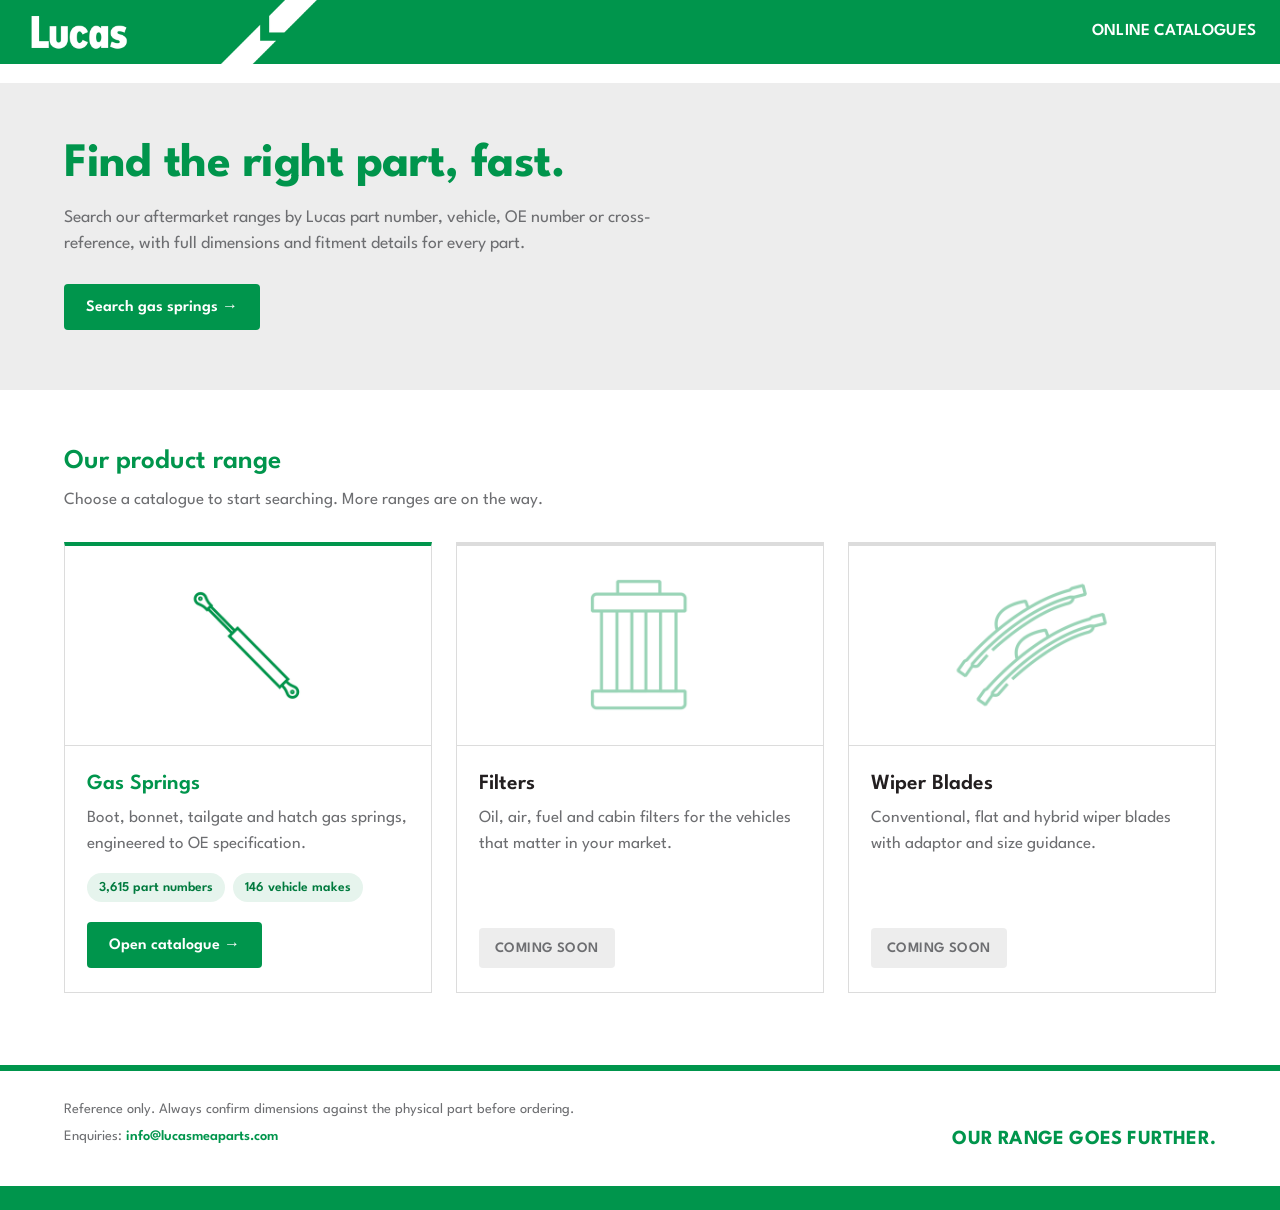
==== commit 5c8c29dd: "Apply Lucas brand standards: brand bar, #00954C, League Spartan (self-hosted), official part icons C" ====
--- a/index.html
+++ b/index.html
@@ -5,108 +5,83 @@
 <meta name="viewport" content="width=device-width, initial-scale=1.0">
 <title>Lucas Online Catalogues</title>
 <meta name="description" content="Search Lucas aftermarket parts by part number, vehicle, OE number or cross-reference. Gas springs available now; filters and wiper blades coming soon.">
-<link rel="icon" type="image/png" href="assets/lucas-logo.png">
+<link rel="icon" type="image/png" href="assets/icon-gas-springs.png">
+<link rel="stylesheet" href="assets/lucas-brand.css">
 <style>
-:root{
-  --bg:#f4f8f5; --card:#ffffff; --text:#16181d; --text-dim:#5b6270;
-  --border:#dde7e0; --accent:#1c8a4b; --accent-dim:#e5f5eb; --header-bg:#0f5c30;
-  --muted-bg:#eef4ef; --shadow:0 1px 2px rgba(16,18,22,0.06), 0 1px 8px rgba(16,18,22,0.04);
-  --shadow-hover:0 6px 24px rgba(16,18,22,0.12);
-}
-@media (prefers-color-scheme: dark){
-  :root:not([data-theme="light"]){
-    --bg:#111317; --card:#1a1d23; --text:#eef0f3; --text-dim:#9aa0ab;
-    --border:#2b2f38; --accent:#3ecb80; --accent-dim:#123420; --header-bg:#08331b;
-    --muted-bg:#20232b; --shadow:0 1px 2px rgba(0,0,0,0.4), 0 1px 8px rgba(0,0,0,0.3);
-    --shadow-hover:0 6px 24px rgba(0,0,0,0.5);
-  }
-}
-:root[data-theme="dark"]{
-  --bg:#111317; --card:#1a1d23; --text:#eef0f3; --text-dim:#9aa0ab;
-  --border:#2b2f38; --accent:#3ecb80; --accent-dim:#123420; --header-bg:#08331b;
-  --muted-bg:#20232b; --shadow:0 1px 2px rgba(0,0,0,0.4), 0 1px 8px rgba(0,0,0,0.3);
-  --shadow-hover:0 6px 24px rgba(0,0,0,0.5);
-}
 *{box-sizing:border-box;}
 body{
-  margin:0; background:var(--bg); color:var(--text);
-  font-family:-apple-system,BlinkMacSystemFont,"Segoe UI",Roboto,Helvetica,Arial,sans-serif;
-  line-height:1.5;
+  margin:0; background:#fff; color:var(--lucas-grey);
+  font-family:var(--lucas-font); font-size:17px; line-height:1.5;
 }
-header{
-  background:var(--header-bg); color:#fff; padding:16px 24px;
-  display:flex; align-items:center; gap:16px; box-shadow:var(--shadow);
+.wrap{max-width:1200px; margin:0 auto; padding:0 24px;}
+h1,h2,h3{font-family:var(--lucas-font); color:var(--lucas-green); margin:0;}
+
+.hero{background:var(--lucas-grey-light); padding:56px 0 60px; margin-top:19px;} /* 19px ≈ 5mm isolation area below the logo */
+.hero h1{font-weight:700; font-size:clamp(2rem,4.5vw,3rem); line-height:1.08; letter-spacing:-0.01em; margin-bottom:14px;}
+.hero p{margin:0 0 26px; max-width:640px; font-size:1.1rem;}
+.btn{
+  display:inline-flex; align-items:center; gap:8px; background:var(--lucas-green); color:#fff;
+  font-family:var(--lucas-font); font-weight:600; font-size:1rem; text-decoration:none;
+  padding:12px 22px 10px; border-radius:4px; transition:background .15s;
 }
-header img{height:32px; width:auto; display:block; filter:drop-shadow(0 1px 2px rgba(0,0,0,0.35));}
-header .brand{font-weight:700; font-size:1.05rem; letter-spacing:-0.01em;}
-.wrap{max-width:1200px; margin:0 auto; padding:0 24px;}
+.btn:hover{background:var(--lucas-green-dark);}
+.btn:focus-visible{outline:3px solid var(--lucas-black); outline-offset:2px;}
 
-.hero{
-  background:linear-gradient(135deg,#0e3b20 0%,#1c8a4b 55%,#0e3b20 100%);
-  color:#fff; padding:64px 0 72px;
-}
-.hero h1{margin:0 0 12px; font-size:clamp(1.8rem,4vw,2.6rem); line-height:1.15; letter-spacing:-0.02em;}
-.hero p{margin:0; max-width:620px; color:#d9ecdf; font-size:1.05rem;}
-
-.range{padding:48px 0 24px;}
-.range h2{margin:0 0 6px; font-size:1.4rem; letter-spacing:-0.01em;}
-.range .lead{margin:0 0 24px; color:var(--text-dim);}
-.grid{display:grid; grid-template-columns:repeat(auto-fit,minmax(280px,1fr)); gap:20px;}
+.range{padding:52px 0 16px;}
+.range h2{font-weight:600; font-size:1.7rem; margin-bottom:6px;}
+.range .lead{margin:0 0 28px;}
+.grid{display:grid; grid-template-columns:repeat(auto-fit,minmax(280px,1fr)); gap:24px;}
 
 .card{
-  background:var(--card); border:1px solid var(--border); border-radius:14px;
-  box-shadow:var(--shadow); overflow:hidden; display:flex; flex-direction:column;
-  transition:box-shadow .15s, transform .15s;
+  background:#fff; border:1px solid var(--lucas-border); border-top:4px solid var(--lucas-green);
+  display:flex; flex-direction:column; transition:box-shadow .15s;
 }
-.card.live:hover{box-shadow:var(--shadow-hover); transform:translateY(-2px);}
-.card .media{
-  height:190px; display:flex; align-items:center; justify-content:center;
-  background:linear-gradient(135deg,#0e3b20 0%,#1c8a4b 100%);
-}
-.card .media img{height:100%; width:auto; display:block;}
-.card .media svg{width:84px; height:84px; stroke:#ffffff; opacity:0.9;}
-.card.soon .media{background:var(--muted-bg);}
-.card.soon .media svg{stroke:var(--text-dim); opacity:0.7;}
-.card .body{padding:20px 20px 22px; display:flex; flex-direction:column; flex:1;}
-.card h3{margin:0 0 6px; font-size:1.2rem;}
-.card .desc{margin:0 0 14px; color:var(--text-dim); font-size:0.93rem; flex:1;}
-.stats{display:flex; gap:8px; flex-wrap:wrap; margin-bottom:18px;}
-.stat{background:var(--accent-dim); color:var(--accent); font-weight:700; font-size:0.78rem; padding:3px 10px; border-radius:20px;}
-.btn{
-  display:inline-flex; align-items:center; justify-content:center; gap:8px;
-  background:var(--accent); color:#fff; text-decoration:none; font-weight:600;
-  padding:11px 18px; border-radius:8px; font-size:0.95rem;
-}
-.btn:hover{opacity:0.9;}
-.btn:focus-visible{outline:2px solid var(--accent); outline-offset:2px;}
+.card.live:hover{box-shadow:0 8px 24px rgba(35,31,32,0.10);}
+.card .media{height:200px; display:flex; align-items:center; justify-content:center; border-bottom:1px solid var(--lucas-border);}
+.card .media img{height:170px; width:170px; display:block;}
+.card.soon{border-top-color:var(--lucas-border);}
+.card.soon .media img{opacity:0.4;}
+.card .body{padding:22px 22px 24px; display:flex; flex-direction:column; flex:1;}
+.card h3{font-weight:600; font-size:1.35rem; margin-bottom:6px;}
+.card.soon h3{color:var(--lucas-black);}
+.card .desc{margin:0 0 16px; flex:1;}
+.stats{display:flex; gap:8px; flex-wrap:wrap; margin-bottom:20px;}
+.stat{background:var(--lucas-green-10); color:var(--lucas-green-dark); font-weight:600; font-size:0.85rem; padding:5px 12px 3px; border-radius:20px;}
+.card .btn{align-self:flex-start;}
 .badge-soon{
-  display:inline-block; align-self:flex-start; background:var(--muted-bg); color:var(--text-dim);
-  border:1px solid var(--border); font-weight:600; font-size:0.85rem; padding:9px 16px; border-radius:8px;
+  align-self:flex-start; background:var(--lucas-grey-light); color:var(--lucas-grey);
+  font-weight:600; font-size:0.9rem; padding:10px 16px 8px; border-radius:4px; text-transform:uppercase; letter-spacing:0.03em;
 }
 
-footer{border-top:1px solid var(--border); margin-top:40px; padding:24px 0 32px; color:var(--text-dim); font-size:0.85rem;}
-footer .row{display:flex; justify-content:space-between; gap:12px; flex-wrap:wrap;}
-footer a{color:var(--accent); text-decoration:none; font-weight:600;}
+footer{margin-top:56px;}
+footer .rule{height:6px; background:var(--lucas-green);}
+footer .inner{display:flex; justify-content:space-between; align-items:flex-end; gap:16px; flex-wrap:wrap; padding:28px 24px 32px; max-width:1200px; margin:0 auto; font-size:0.9rem;}
+footer .notes p{margin:0 0 6px;}
+footer a{color:var(--lucas-green); text-decoration:none; font-weight:600;}
 footer a:hover{text-decoration:underline;}
+footer .strapline{font-weight:700; color:var(--lucas-green); font-size:1.25rem; letter-spacing:0.01em; white-space:nowrap;}
+footer .bar{height:24px; background:var(--lucas-green);}
 
 @media (max-width:600px){
-  header{padding:14px 16px;}
+  body{font-size:16px;}
   .wrap{padding:0 16px;}
-  .hero{padding:44px 0 52px;}
-  .range{padding:36px 0 16px;}
+  .hero{padding:40px 0 44px;}
+  .range{padding:40px 0 8px;}
+  footer .inner{padding:24px 16px 28px;}
 }
 </style>
 </head>
 <body>
-<header>
-  <img src="assets/lucas-logo.png" alt="Lucas logo">
-  <span class="brand">Online Catalogues</span>
+<header class="lucas-bar">
+  <img class="lucas-logo" src="assets/lucas-logo.png" alt="Lucas">
+  <span class="bar-title">Online Catalogues</span>
 </header>
 
 <section class="hero">
   <div class="wrap">
-    <h1>Find the right Lucas part, fast.</h1>
-    <p>Search our aftermarket ranges by Lucas part number, vehicle, OE number or competitor cross-reference, with full dimensions and fitment details.</p>
+    <h1>Find the right part, fast.</h1>
+    <p>Search our aftermarket ranges by Lucas part number, vehicle, OE number or cross-reference, with full dimensions and fitment details for every part.</p>
+    <a class="btn" href="gas-springs/">Search gas springs &rarr;</a>
   </div>
 </section>
 
@@ -117,23 +92,17 @@
     <div class="grid">
 
       <article class="card live">
-        <div class="media"><img src="assets/gas-springs.jpg" alt="Lucas gas springs"></div>
+        <div class="media"><img src="assets/icon-gas-springs.png" alt=""></div>
         <div class="body">
           <h3>Gas Springs</h3>
-          <p class="desc">Boot, bonnet, tailgate and hatch gas springs engineered to OE specification.</p>
+          <p class="desc">Boot, bonnet, tailgate and hatch gas springs, engineered to OE specification.</p>
           <div class="stats"><span class="stat">3,615 part numbers</span><span class="stat">146 vehicle makes</span></div>
           <a class="btn" href="gas-springs/">Open catalogue &rarr;</a>
         </div>
       </article>
 
       <article class="card soon">
-        <div class="media" aria-hidden="true">
-          <svg viewBox="0 0 64 64" fill="none" stroke-width="3" stroke-linecap="round" stroke-linejoin="round">
-            <ellipse cx="32" cy="14" rx="20" ry="6"/>
-            <path d="M12 14v36c0 3.3 9 6 20 6s20-2.7 20-6V14"/>
-            <path d="M20 22v26M26 23v27M32 23v27M38 23v27M44 22v26"/>
-          </svg>
-        </div>
+        <div class="media"><img src="assets/icon-filters.png" alt=""></div>
         <div class="body">
           <h3>Filters</h3>
           <p class="desc">Oil, air, fuel and cabin filters for the vehicles that matter in your market.</p>
@@ -142,14 +111,7 @@
       </article>
 
       <article class="card soon">
-        <div class="media" aria-hidden="true">
-          <svg viewBox="0 0 64 64" fill="none" stroke-width="3" stroke-linecap="round" stroke-linejoin="round">
-            <path d="M8 44c6-18 20-30 40-34"/>
-            <path d="M14 46c6-17 19-28 37-31"/>
-            <path d="M32 54 46 22"/>
-            <circle cx="32" cy="54" r="3"/>
-          </svg>
-        </div>
+        <div class="media"><img src="assets/icon-wiper-blades.png" alt=""></div>
         <div class="body">
           <h3>Wiper Blades</h3>
           <p class="desc">Conventional, flat and hybrid wiper blades with adaptor and size guidance.</p>
@@ -162,10 +124,15 @@
 </main>
 
 <footer>
-  <div class="wrap row">
-    <span>Reference only. Always confirm dimensions against the physical part before ordering.</span>
-    <span>Enquiries: <a href="mailto:info@lucasmeaparts.com">info@lucasmeaparts.com</a></span>
+  <div class="rule"></div>
+  <div class="inner">
+    <div class="notes">
+      <p>Reference only. Always confirm dimensions against the physical part before ordering.</p>
+      <p>Enquiries: <a href="mailto:info@lucasmeaparts.com">info@lucasmeaparts.com</a></p>
+    </div>
+    <div class="strapline">OUR RANGE GOES FURTHER.</div>
   </div>
+  <div class="bar"></div>
 </footer>
 </body>
 </html>
--- a/assets/lucas-brand.css
+++ b/assets/lucas-brand.css
@@ -0,0 +1,32 @@
+/* Lucas brand layer — per Lucas Brand Standards (July 2025)
+   Primary: Pantone 355 / #00954C · Secondary: black (RGB 35/31/32)
+   Typeface: League Spartan Regular / SemiBold / Bold, self-hosted (no Google servers) */
+
+@font-face{font-family:"League Spartan";src:url("fonts/league-spartan-latin-400-normal.woff2") format("woff2");font-weight:400;font-style:normal;font-display:swap;}
+@font-face{font-family:"League Spartan";src:url("fonts/league-spartan-latin-600-normal.woff2") format("woff2");font-weight:600;font-style:normal;font-display:swap;}
+@font-face{font-family:"League Spartan";src:url("fonts/league-spartan-latin-700-normal.woff2") format("woff2");font-weight:700;font-style:normal;font-display:swap;}
+
+:root{
+  --lucas-green:#00954C;
+  --lucas-green-dark:#007a3e;
+  --lucas-green-10:#e6f4ed;
+  --lucas-green-20:#cceadb;
+  --lucas-black:#231F20;
+  --lucas-grey:#6d6e71;
+  --lucas-grey-light:#ededed;
+  --lucas-border:#dcdcdc;
+  --lucas-font:"League Spartan","Noto Sans","Noto Sans Arabic",Arial,sans-serif;
+}
+
+/* Brand bar: logo aligned top-left, bar extends to the right */
+.lucas-bar{
+  background:var(--lucas-green); color:#fff; height:64px;
+  display:flex; align-items:center; gap:16px; padding:0 24px 0 0;
+}
+.lucas-bar .lucas-logo{height:64px; width:auto; display:block; flex-shrink:0;}
+.lucas-bar .bar-title{font-family:var(--lucas-font); font-weight:600; font-size:1.05rem; letter-spacing:0.01em; text-transform:uppercase; margin-left:auto; white-space:nowrap;}
+@media (max-width:600px){
+  .lucas-bar{height:48px; padding-right:16px;}
+  .lucas-bar .lucas-logo{height:48px;}
+  .lucas-bar .bar-title{font-size:0.85rem;}
+}
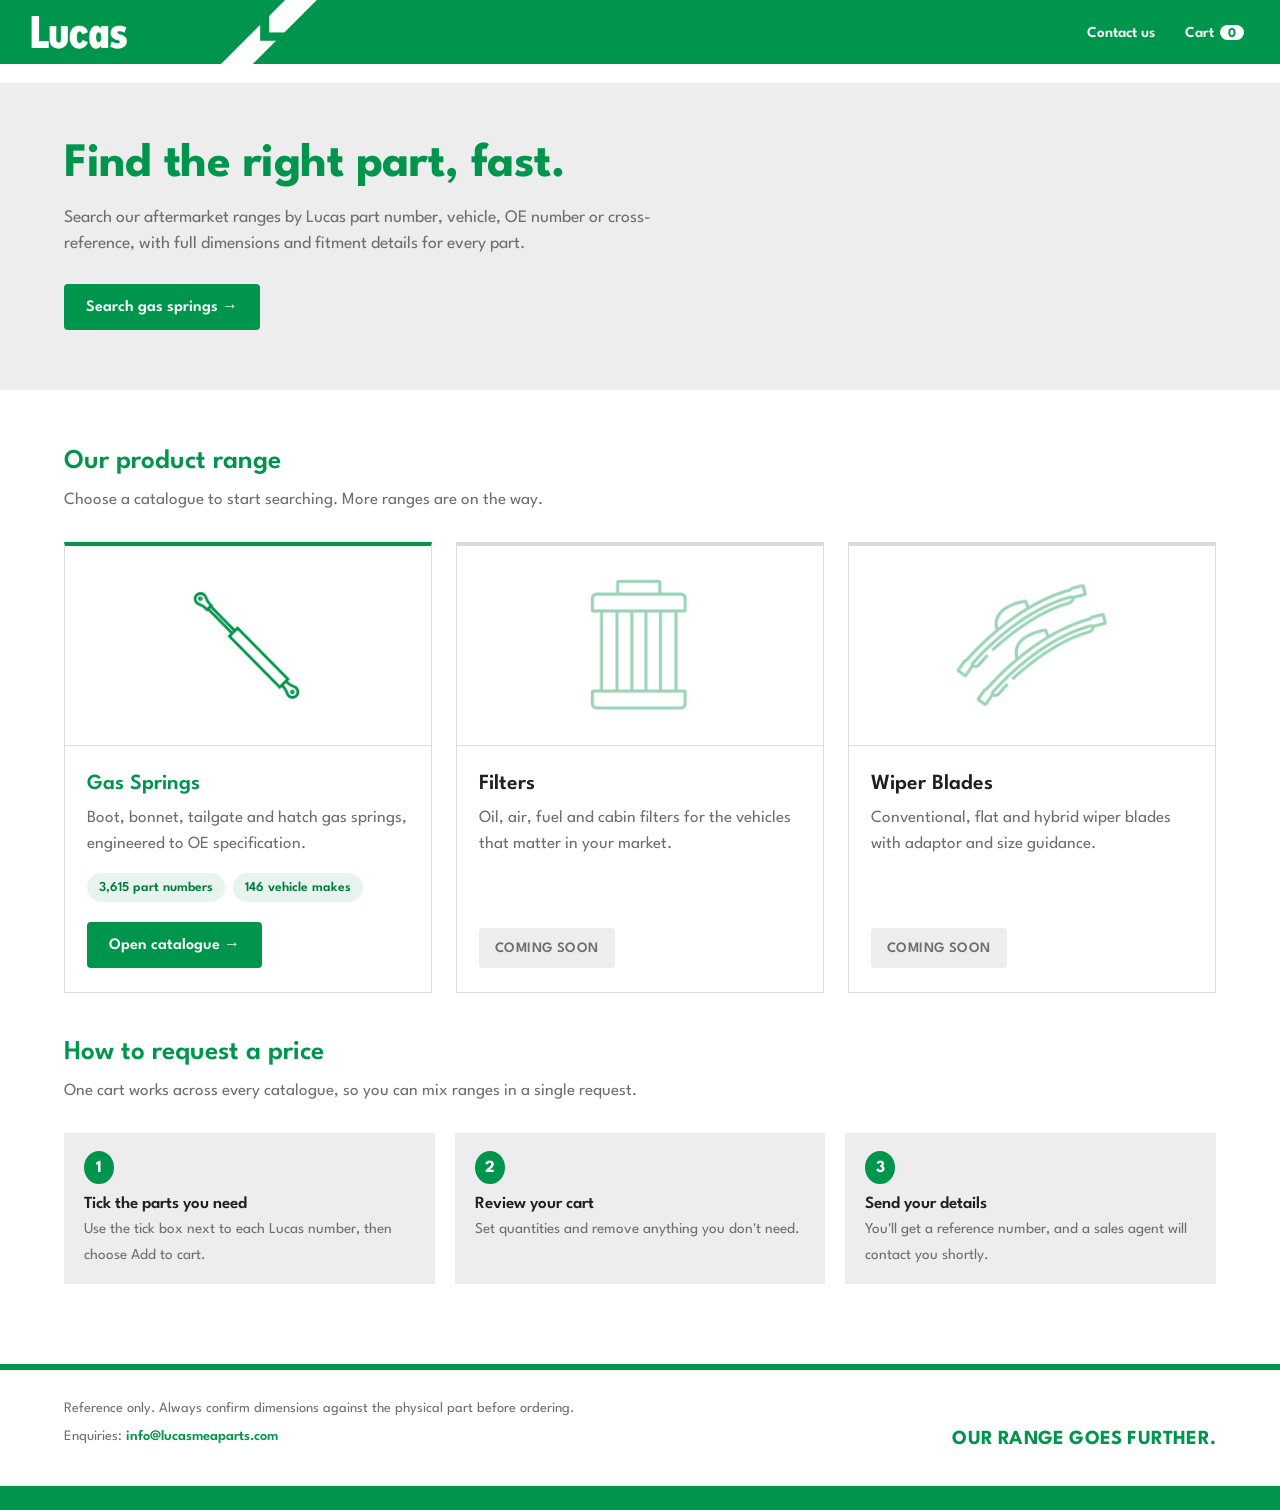
==== commit bac1a03a: "Add shared request-for-price cart: tick boxes in catalogues, cart page with details form, reference " ====
--- a/index.html
+++ b/index.html
@@ -53,6 +53,15 @@
   font-weight:600; font-size:0.9rem; padding:10px 16px 8px; border-radius:4px; text-transform:uppercase; letter-spacing:0.03em;
 }
 
+.bar-nav{margin-left:auto; display:flex; gap:6px; align-items:center;}
+.bar-nav a{color:#fff; text-decoration:none; font-weight:600; font-size:0.95rem; padding:8px 12px 6px; border-radius:4px; white-space:nowrap;}
+.bar-nav a:hover{background:rgba(255,255,255,0.15);}
+.bar-nav b{background:#fff; color:var(--lucas-green); border-radius:20px; padding:2px 8px 0; margin-left:6px; font-size:0.85rem;}
+.how{display:grid; grid-template-columns:repeat(3,1fr); gap:20px; margin:0 0 8px; padding:0; list-style:none; counter-reset:step;}
+.how li{counter-increment:step; background:var(--lucas-grey-light); padding:18px 20px 16px; position:relative;}
+.how li::before{content:counter(step); display:inline-flex; width:30px; height:30px; border-radius:50%; background:var(--lucas-green); color:#fff; font-weight:700; align-items:center; justify-content:center; margin-bottom:8px; padding-top:3px;}
+.how b{display:block; color:var(--lucas-black); font-weight:600;}
+.how span{font-size:0.95rem;}
 footer{margin-top:56px;}
 footer .rule{height:6px; background:var(--lucas-green);}
 footer .inner{display:flex; justify-content:space-between; align-items:flex-end; gap:16px; flex-wrap:wrap; padding:28px 24px 32px; max-width:1200px; margin:0 auto; font-size:0.9rem;}
@@ -67,6 +76,9 @@
   .wrap{padding:0 16px;}
   .hero{padding:40px 0 44px;}
   .range{padding:40px 0 8px;}
+  .how{grid-template-columns:1fr;}
+  .bar-nav a{padding:6px 8px 4px; font-size:0.85rem;}
+  .bar-nav a:first-child{display:none;}
   footer .inner{padding:24px 16px 28px;}
 }
 </style>
@@ -74,7 +86,10 @@
 <body>
 <header class="lucas-bar">
   <img class="lucas-logo" src="assets/lucas-logo.png" alt="Lucas">
-  <span class="bar-title">Online Catalogues</span>
+  <nav class="bar-nav" aria-label="Main">
+    <a href="cart/#contact">Contact us</a>
+    <a href="cart/">Cart<b data-cart-count>0</b></a>
+  </nav>
 </header>
 
 <section class="hero">
@@ -121,6 +136,16 @@
 
     </div>
   </section>
+
+  <section class="range" aria-labelledby="howTitle" style="padding-top:24px">
+    <h2 id="howTitle">How to request a price</h2>
+    <p class="lead">One cart works across every catalogue, so you can mix ranges in a single request.</p>
+    <ol class="how">
+      <li><b>Tick the parts you need</b><span>Use the tick box next to each Lucas number, then choose Add to cart.</span></li>
+      <li><b>Review your cart</b><span>Set quantities and remove anything you don't need.</span></li>
+      <li><b>Send your details</b><span>You'll get a reference number, and a sales agent will contact you shortly.</span></li>
+    </ol>
+  </section>
 </main>
 
 <footer>
@@ -134,5 +159,6 @@
   </div>
   <div class="bar"></div>
 </footer>
+<script src="assets/cart.js"></script>
 </body>
 </html>
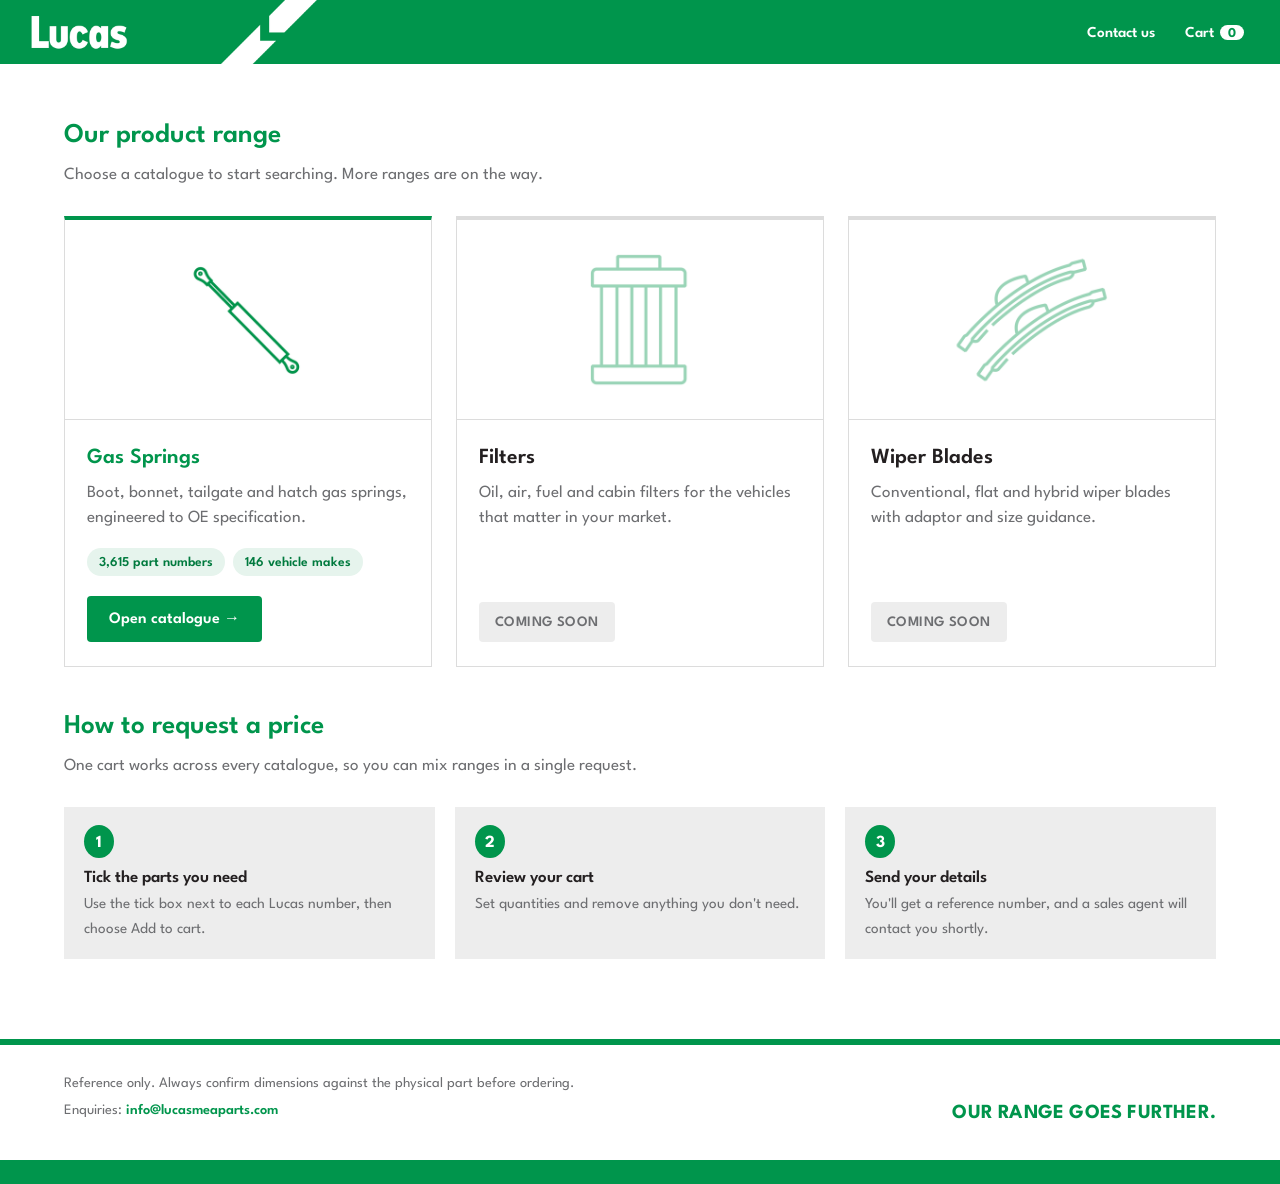
==== commit 814a3505: "Remove cover hero section; Lucas logo links to home on every page Co-Authored-By: Claude Opus 5.5 <n" ====
--- a/index.html
+++ b/index.html
@@ -16,9 +16,6 @@
 .wrap{max-width:1200px; margin:0 auto; padding:0 24px;}
 h1,h2,h3{font-family:var(--lucas-font); color:var(--lucas-green); margin:0;}
 
-.hero{background:var(--lucas-grey-light); padding:56px 0 60px; margin-top:19px;} /* 19px ≈ 5mm isolation area below the logo */
-.hero h1{font-weight:700; font-size:clamp(2rem,4.5vw,3rem); line-height:1.08; letter-spacing:-0.01em; margin-bottom:14px;}
-.hero p{margin:0 0 26px; max-width:640px; font-size:1.1rem;}
 .btn{
   display:inline-flex; align-items:center; gap:8px; background:var(--lucas-green); color:#fff;
   font-family:var(--lucas-font); font-weight:600; font-size:1rem; text-decoration:none;
@@ -28,7 +25,7 @@
 .btn:focus-visible{outline:3px solid var(--lucas-black); outline-offset:2px;}
 
 .range{padding:52px 0 16px;}
-.range h2{font-weight:600; font-size:1.7rem; margin-bottom:6px;}
+.range h2, .range .range-title{font-weight:600; font-size:1.7rem; margin-bottom:6px;}
 .range .lead{margin:0 0 28px;}
 .grid{display:grid; grid-template-columns:repeat(auto-fit,minmax(280px,1fr)); gap:24px;}
 
@@ -74,7 +71,6 @@
 @media (max-width:600px){
   body{font-size:16px;}
   .wrap{padding:0 16px;}
-  .hero{padding:40px 0 44px;}
   .range{padding:40px 0 8px;}
   .how{grid-template-columns:1fr;}
   .bar-nav a{padding:6px 8px 4px; font-size:0.85rem;}
@@ -85,24 +81,16 @@
 </head>
 <body>
 <header class="lucas-bar">
-  <img class="lucas-logo" src="assets/lucas-logo.png" alt="Lucas">
+  <a href="/" aria-label="Lucas online catalogues home"><img class="lucas-logo" src="assets/lucas-logo.png" alt="Lucas"></a>
   <nav class="bar-nav" aria-label="Main">
     <a href="cart/#contact">Contact us</a>
     <a href="cart/">Cart<b data-cart-count>0</b></a>
   </nav>
 </header>
 
-<section class="hero">
-  <div class="wrap">
-    <h1>Find the right part, fast.</h1>
-    <p>Search our aftermarket ranges by Lucas part number, vehicle, OE number or cross-reference, with full dimensions and fitment details for every part.</p>
-    <a class="btn" href="gas-springs/">Search gas springs &rarr;</a>
-  </div>
-</section>
-
 <main class="wrap">
   <section class="range">
-    <h2>Our product range</h2>
+    <h1 class="range-title">Our product range</h1>
     <p class="lead">Choose a catalogue to start searching. More ranges are on the way.</p>
     <div class="grid">
 
